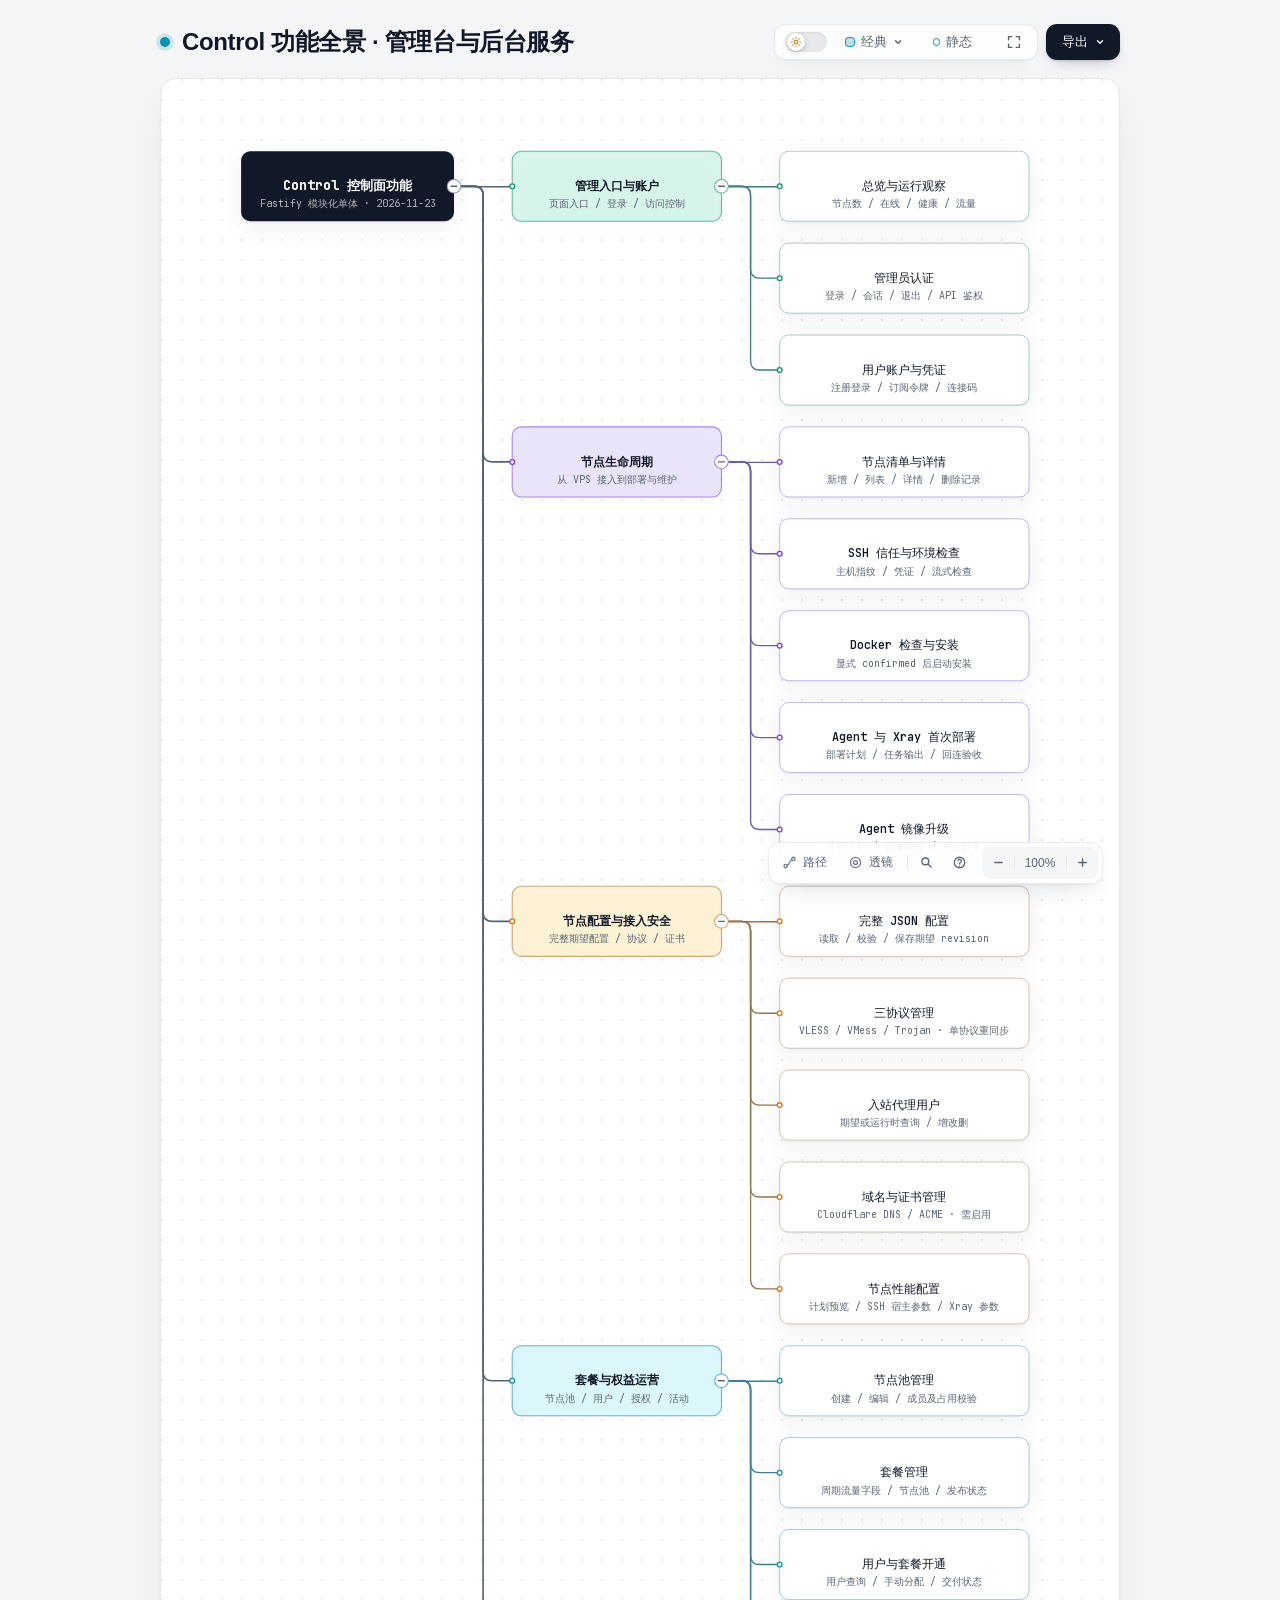
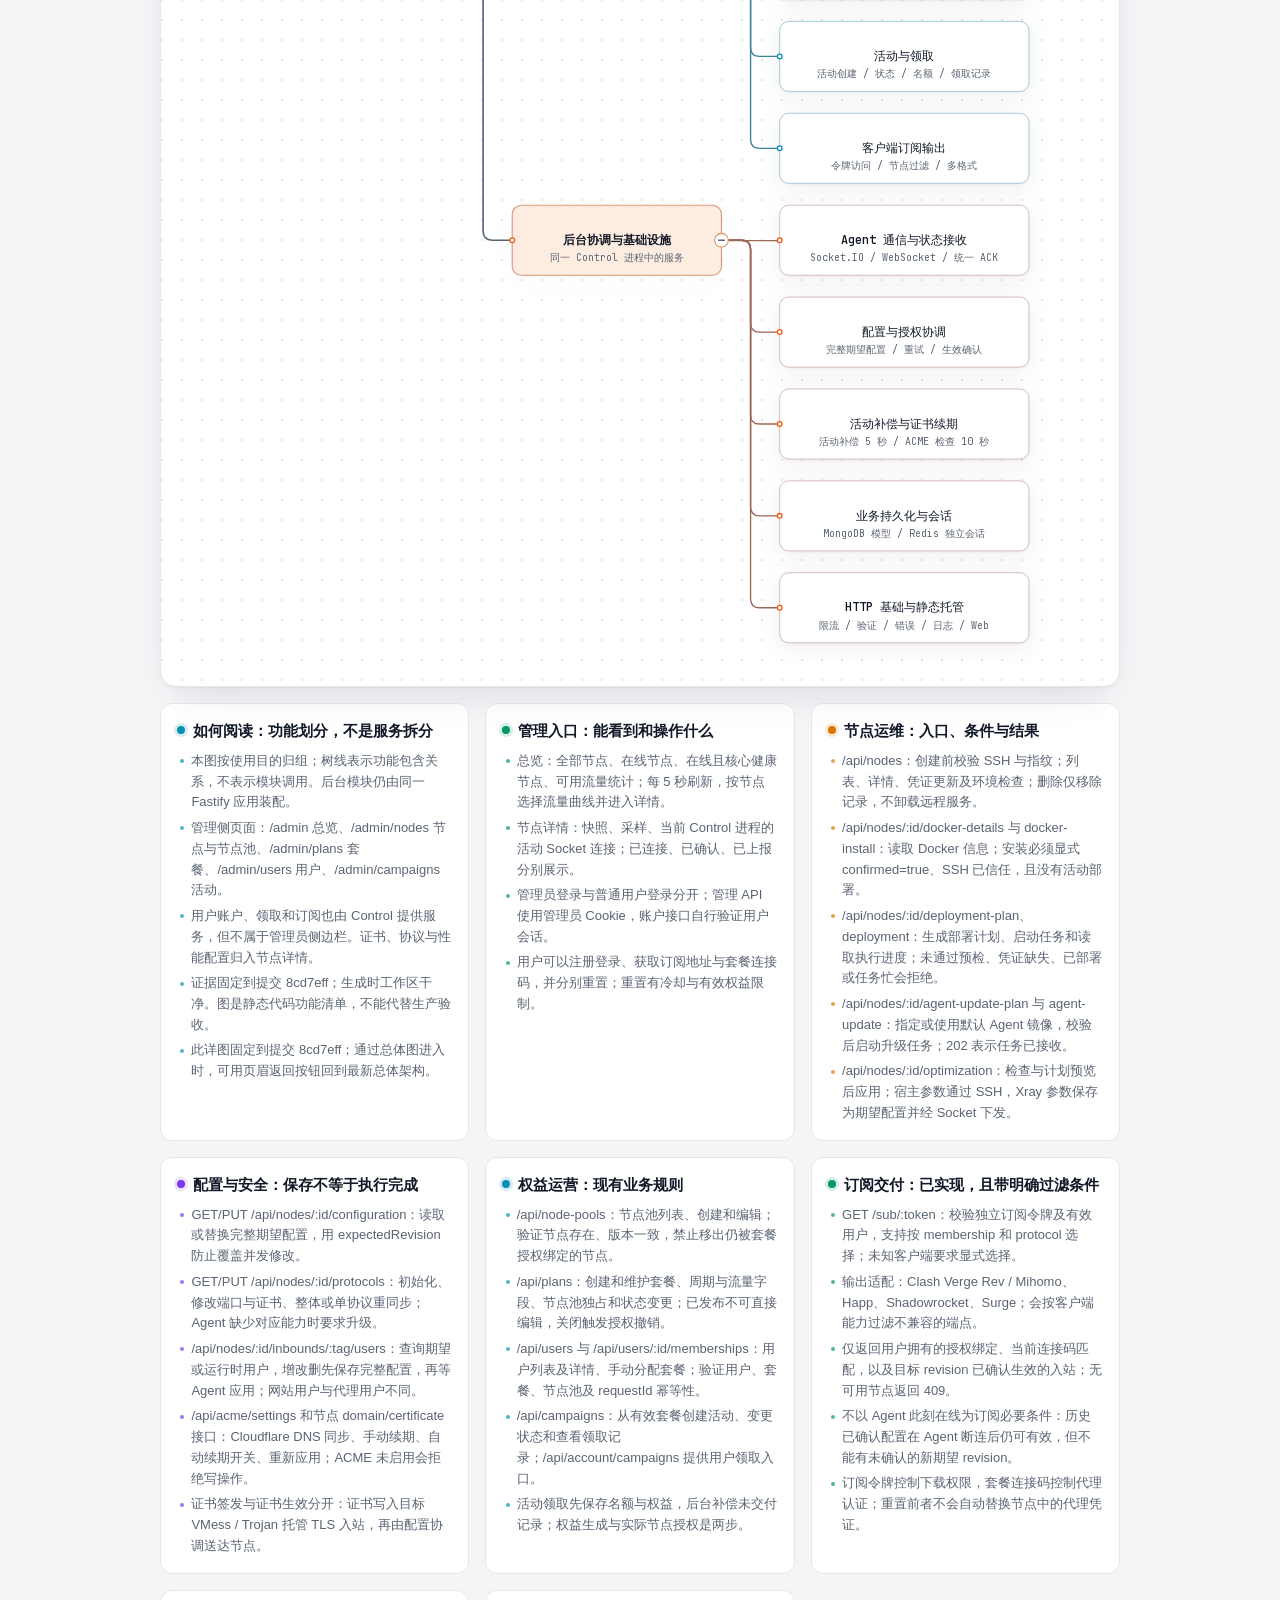
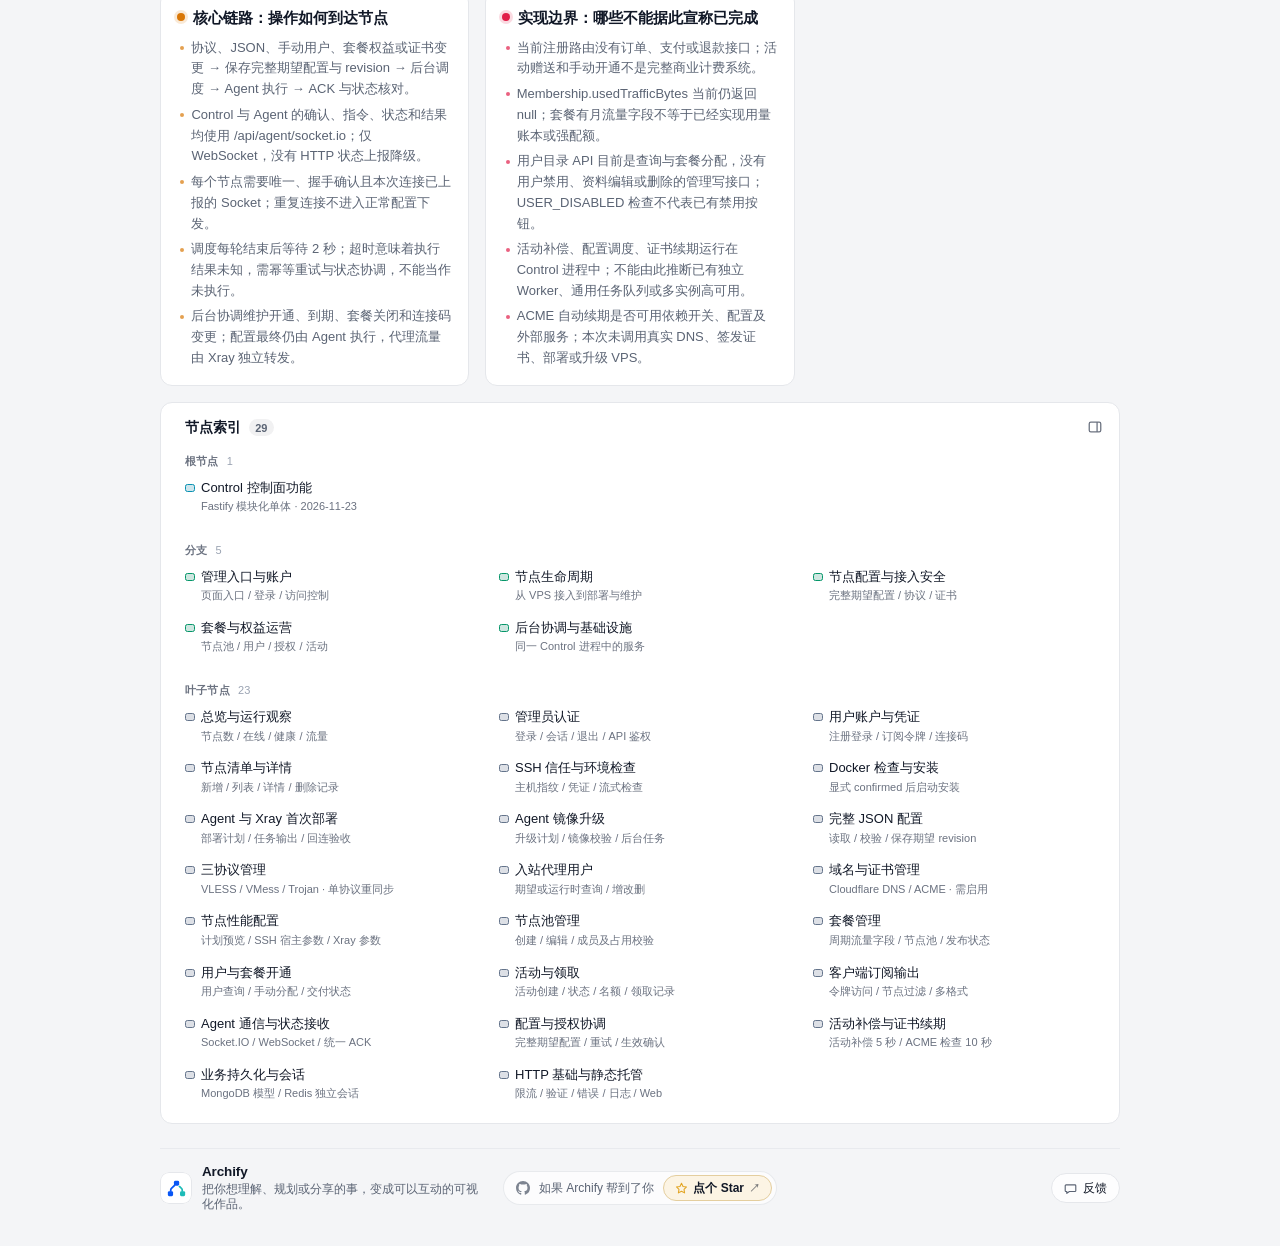
==== control-functions.html @ edc1ed08 "docs: restore updated system overview with Control drilldown" ====
<!DOCTYPE html>
<html lang="zh-CN" data-theme="dark" data-preset="classic">
<head>
  <meta charset="UTF-8">
  <meta name="viewport" content="width=device-width, initial-scale=1.0">
  <meta name="color-scheme" content="dark light">
  <meta name="generator" content="archify 3.3.0">
  <meta name="archify-reader-contract" content="declared-wide-v1">
  <title>Control 功能全景 · 管理台与后台服务</title>
  <script>
    // Resolve the theme before first paint so light-preference users don't
    // see a dark flash. The toolbar script below re-applies with UI state.
    (function () {
      try {
        var theme = null;
        try {
          var param = new URLSearchParams(window.location.search).get('theme');
          if (param === 'light' || param === 'dark') theme = param;
          if (new URLSearchParams(window.location.search).get('embed') === '1') {
            document.documentElement.setAttribute('data-embed', 'true');
          }
          if (new URLSearchParams(window.location.search).get('present') === '1') {
            document.documentElement.setAttribute('data-present', 'true');
          }
        } catch (_) {}
        if (!theme) {
          try { theme = localStorage.getItem('archify-theme'); } catch (_) {}
        }
        if (theme !== 'light' && theme !== 'dark') {
          theme = window.matchMedia('(prefers-color-scheme: light)').matches ? 'light' : 'dark';
        }
        document.documentElement.setAttribute('data-theme', theme);
      } catch (_) {}
    })();
  </script>
  <style id="archify-fonts">
/*
JetBrains Mono variable WOFF2 subsets from Google Fonts service revision v24.
These fixed bytes are shared by the viewer and its SVG/raster exports.
No local() source: an installed copy must not override the bundled font.
Uncovered characters (including CJK) still use the system fallback stack.
Upstream: https://github.com/JetBrains/JetBrainsMono

cyrillic-ext    1664 bytes  sha256 9343de2ca5d9549f792e7962375af8efb0f320c7643bfd36c884b5a30e5c396f
cyrillic        8892 bytes  sha256 4995a9a43ac659ec32fcd8b463755cd6a07b31a6e6b3894a6a153b661cf490e2
greek           6800 bytes  sha256 49c3da6c9a2b279b0f1f860f5cfb1f5dc38d88a5c7be9c9b1837bbc4e3db6111
vietnamese      5872 bytes  sha256 d44eb1936043a56038eb02dd70b243f379bef65783f94ec12f277550720411f1
latin-ext      11596 bytes  sha256 9c38cb2d0d2d93c1ee6e21fa78db76f13ea7e15e15cc64214c7ca89b6aaa35c4
latin          31340 bytes  sha256 2c32b9b3ee358c119e210f6f5195f9bd34894d78a785ff2e95d60e718e400af4

Copyright 2020 The JetBrains Mono Project Authors (https://github.com/JetBrains/JetBrainsMono)

This Font Software is licensed under the SIL Open Font License, Version 1.1.
This license is copied below, and is also available with a FAQ at:
https://openfontlicense.org


-----------------------------------------------------------
SIL OPEN FONT LICENSE Version 1.1 - 26 February 2007
-----------------------------------------------------------

PREAMBLE
The goals of the Open Font License (OFL) are to stimulate worldwide
development of collaborative font projects, to support the font creation
efforts of academic and linguistic communities, and to provide a free and
open framework in which fonts may be shared and improved in partnership
with others.

The OFL allows the licensed fonts to be used, studied, modified and
redistributed freely as long as they are not sold by themselves. The
fonts, including any derivative works, can be bundled, embedded,
redistributed and/or sold with any software provided that any reserved
names are not used by derivative works. The fonts and derivatives,
however, cannot be released under any other type of license. The
requirement for fonts to remain under this license does not apply
to any document created using the fonts or their derivatives.

DEFINITIONS
"Font Software" refers to the set of files released by the Copyright
Holder(s) under this license and clearly marked as such. This may
include source files, build scripts and documentation.

"Reserved Font Name" refers to any names specified as such after the
copyright statement(s).

"Original Version" refers to the collection of Font Software components as
distributed by the Copyright Holder(s).

"Modified Version" refers to any derivative made by adding to, deleting,
or substituting -- in part or in whole -- any of the components of the
Original Version, by changing formats or by porting the Font Software to a
new environment.

"Author" refers to any designer, engineer, programmer, technical
writer or other person who contributed to the Font Software.

PERMISSION & CONDITIONS
Permission is hereby granted, free of charge, to any person obtaining
a copy of the Font Software, to use, study, copy, merge, embed, modify,
redistribute, and sell modified and unmodified copies of the Font
Software, subject to the following conditions:

1) Neither the Font Software nor any of its individual components,
in Original or Modified Versions, may be sold by itself.

2) Original or Modified Versions of the Font Software may be bundled,
redistributed and/or sold with any software, provided that each copy
contains the above copyright notice and this license. These can be
included either as stand-alone text files, human-readable headers or
in the appropriate machine-readable metadata fields within text or
binary files as long as those fields can be easily viewed by the user.

3) No Modified Version of the Font Software may use the Reserved Font
Name(s) unless explicit written permission is granted by the corresponding
Copyright Holder. This restriction only applies to the primary font name as
presented to the users.

4) The name(s) of the Copyright Holder(s) or the Author(s) of the Font
Software shall not be used to promote, endorse or advertise any
Modified Version, except to acknowledge the contribution(s) of the
Copyright Holder(s) and the Author(s) or with their explicit written
permission.

5) The Font Software, modified or unmodified, in part or in whole,
must be distributed entirely under this license, and must not be
distributed under any other license. The requirement for fonts to
remain under this license does not apply to any document created
using the Font Software.

TERMINATION
This license becomes null and void if any of the above conditions are
not met.

DISCLAIMER
THE FONT SOFTWARE IS PROVIDED "AS IS", WITHOUT WARRANTY OF ANY KIND,
EXPRESS OR IMPLIED, INCLUDING BUT NOT LIMITED TO ANY WARRANTIES OF
MERCHANTABILITY, FITNESS FOR A PARTICULAR PURPOSE AND NONINFRINGEMENT
OF COPYRIGHT, PATENT, TRADEMARK, OR OTHER RIGHT. IN NO EVENT SHALL THE
COPYRIGHT HOLDER BE LIABLE FOR ANY CLAIM, DAMAGES OR OTHER LIABILITY,
INCLUDING ANY GENERAL, SPECIAL, INDIRECT, INCIDENTAL, OR CONSEQUENTIAL
DAMAGES, WHETHER IN AN ACTION OF CONTRACT, TORT OR OTHERWISE, ARISING
FROM, OUT OF THE USE OR INABILITY TO USE THE FONT SOFTWARE OR FROM
OTHER DEALINGS IN THE FONT SOFTWARE.
*/
    /* cyrillic-ext */
    @font-face { font-family: 'JetBrains Mono'; font-style: normal; font-weight: 400 800; font-display: swap;
      src: url([data-uri]) format('woff2');
      unicode-range: U+0460-052F, U+1C80-1C8A, U+20B4, U+2DE0-2DFF, U+A640-A69F, U+FE2E-FE2F; }
    /* cyrillic */
    @font-face { font-family: 'JetBrains Mono'; font-style: normal; font-weight: 400 800; font-display: swap;
      src: url([data-uri]) format('woff2');
      unicode-range: U+0301, U+0400-045F, U+0490-0491, U+04B0-04B1, U+2116; }
    /* greek */
    @font-face { font-family: 'JetBrains Mono'; font-style: normal; font-weight: 400 800; font-display: swap;
      src: url([data-uri]) format('woff2');
      unicode-range: U+0370-0377, U+037A-037F, U+0384-038A, U+038C, U+038E-03A1, U+03A3-03FF; }
    /* vietnamese */
    @font-face { font-family: 'JetBrains Mono'; font-style: normal; font-weight: 400 800; font-display: swap;
      src: url([data-uri]) format('woff2');
      unicode-range: U+0102-0103, U+0110-0111, U+0128-0129, U+0168-0169, U+01A0-01A1, U+01AF-01B0, U+0300-0301, U+0303-0304, U+0308-0309, U+0323, U+0329, U+1EA0-1EF9, U+20AB; }
    /* latin-ext */
    @font-face { font-family: 'JetBrains Mono'; font-style: normal; font-weight: 400 800; font-display: swap;
      src: url([data-uri]) format('woff2');
      unicode-range: U+0100-02BA, U+02BD-02C5, U+02C7-02CC, U+02CE-02D7, U+02DD-02FF, U+0304, U+0308, U+0329, U+1D00-1DBF, U+1E00-1E9F, U+1EF2-1EFF, U+2020, U+20A0-20AB, U+20AD-20C0, U+2113, U+2C60-2C7F, U+A720-A7FF; }
    /* latin */
    @font-face { font-family: 'JetBrains Mono'; font-style: normal; font-weight: 400 800; font-display: swap;
      src: url([data-uri]) format('woff2');
      unicode-range: U+0000-00FF, U+0131, U+0152-0153, U+02BB-02BC, U+02C6, U+02DA, U+02DC, U+0304, U+0308, U+0329, U+2000-206F, U+20AC, U+2122, U+2191, U+2193, U+2212, U+2215, U+FEFF, U+FFFD; }
  </style>
  <style>
    /* ==========================================================
       THEME VARIABLES — switch by toggling [data-theme] on <html>
       ========================================================== */
    :root,
    [data-theme="dark"] {
      /* Native browser UI (scrollbars, form controls, popups) follows the
         chosen theme instead of the OS preference. */
      color-scheme: dark;
      --bg: #020617;
      --grid: #1e293b;
      --canvas-dot: rgba(148, 163, 184, 0.16);
      --text: #ffffff;
      --text-muted: #94a3b8;
      --text-dim: #475569;
      /* UI chrome and menu hints need more contrast than SVG .t-dim accents */
      --text-faint: #7d8da1;

      --panel: rgba(15, 23, 42, 0.5);
      --panel-border: #1e293b;
      --lane-fill: rgba(15, 23, 42, 0.22);
      --lane-stroke: #334155;

      --arrow: #94a3b8;
      --arrow-emphasis: #34d399;
      --edge-label: var(--arrow);

      /* Opaque mask color used behind semi-transparent component fills
         so the arrows drawn underneath are properly hidden. */
      --mask: #0f172a;

      --frontend-fill:    rgba(8, 51, 68, 0.4);
      --frontend-stroke:  #22d3ee;
      --backend-fill:     rgba(6, 78, 59, 0.4);
      --backend-stroke:   #34d399;
      --database-fill:    rgba(76, 29, 149, 0.4);
      --database-stroke:  #a78bfa;
      --cloud-fill:       rgba(120, 53, 15, 0.3);
      --cloud-stroke:     #fbbf24;
      --security-fill:    rgba(136, 19, 55, 0.4);
      --security-stroke:  #fb7185;
      --messagebus-fill:  rgba(251, 146, 60, 0.3);
      --messagebus-stroke:#fb923c;
      --external-fill:    rgba(30, 41, 59, 0.5);
      --external-stroke:  #94a3b8;

      --toolbar-bg:       rgba(15, 23, 42, 0.8);
      --toolbar-border:   #334155;
      --toolbar-text:     #e2e8f0;
      --toolbar-hover:    rgba(15, 23, 42, 0.95);
      --toolbar-menu-bg:  #0f172a;
    }

    [data-theme="light"] {
      color-scheme: light;
      --bg: #f4f5f7;
      --grid: #e9edf2;
      --canvas-dot: #e2e7ec;
      --text: #111827;
      --text-muted: #5b6474;
      --text-dim: #9aa3b2;
      --text-faint: #6b7280;

      --panel: #ffffff;
      --panel-border: #e5e7eb;
      --lane-fill: rgba(248, 250, 252, 0.65);
      --lane-stroke: #cbd5e1;

      --arrow: #64748b;
      --arrow-emphasis: #059669;
      --edge-label: var(--text-muted);

      --mask: #ffffff;

      --frontend-fill: rgba(34, 211, 238, 0.15);
      --frontend-stroke: #0891b2;
      /* #1040: darker accent for small bold reader text; the diagram stroke above is untouched. */
      --reader-accent: #077f9c;
      --backend-fill: rgba(52, 211, 153, 0.18);
      --backend-stroke: #059669;
      --database-fill: rgba(167, 139, 250, 0.2);
      --database-stroke: #7c3aed;
      --cloud-fill: rgba(251, 191, 36, 0.18);
      --cloud-stroke: #d97706;
      --security-fill: rgba(251, 113, 133, 0.15);
      --security-stroke: #e11d48;
      --messagebus-fill: rgba(251, 146, 60, 0.15);
      --messagebus-stroke: #ea580c;
      --external-fill: rgba(148, 163, 184, 0.18);
      --external-stroke: #64748b;

      --toolbar-bg:       rgba(255, 255, 255, 0.92);
      --toolbar-border:   #cbd5e1;
      --toolbar-text:     #334155;
      --toolbar-hover:    #ffffff;
      --toolbar-menu-bg:  #ffffff;
    }

    /* ==========================================================
       SIGNAL FLOW — an opt-in, motion-forward visual preset.
       The variables also target a standalone exported SVG, whose
       root carries data-preset and data-theme directly.
       ========================================================== */
    [data-preset="signal-flow"][data-theme="dark"] {
      --bg: #030711;
      --grid: #15233a;
      --panel: rgba(6, 14, 28, 0.78);
      --panel-border: #1d3350;
      --lane-fill: rgba(9, 22, 40, 0.5);
      --lane-stroke: #2c4564;
      --text: #f5fbff;
      --text-muted: #9eb0c7;
      --text-dim: #52667f;
      --text-faint: #7890ad;
      --mask: #07101e;
      --frontend-fill: rgba(6, 182, 212, 0.14);
      --frontend-stroke: #67e8f9;
      --backend-fill: rgba(16, 185, 129, 0.14);
      --backend-stroke: #5eead4;
      --database-fill: rgba(139, 92, 246, 0.16);
      --database-stroke: #c4b5fd;
      --cloud-fill: rgba(245, 158, 11, 0.13);
      --cloud-stroke: #fcd34d;
      --security-fill: rgba(244, 63, 94, 0.13);
      --security-stroke: #fda4af;
      --messagebus-fill: rgba(249, 115, 22, 0.13);
      --messagebus-stroke: #fdba74;
      --external-fill: rgba(71, 85, 105, 0.24);
      --external-stroke: #a5b4c7;
      --arrow: #7890ad;
      --arrow-emphasis: #2dd4bf;
      --edge-label: var(--arrow);
      --toolbar-bg: rgba(7, 16, 30, 0.86);
      --toolbar-border: #29415f;
      --toolbar-menu-bg: #07101e;
    }

    [data-preset="signal-flow"][data-theme="light"] {
      --bg: #f4f9fc;
      --grid: #d4e5ee;
      --panel: rgba(255, 255, 255, 0.82);
      --panel-border: #bfd5e2;
      --lane-fill: rgba(232, 243, 248, 0.62);
      --lane-stroke: #a9c5d5;
      --text: #102638;
      --text-muted: #587287;
      --text-dim: #8aa2b4;
      --text-faint: #5d778a; /* #1040: was #668397 at 3.99:1 on reader surfaces */
      --mask: #ffffff;
      --frontend-fill: rgba(6, 182, 212, 0.09);
      --frontend-stroke: #0789a1;
      /* #1040: darker accent for small bold reader text; the diagram stroke above is untouched. */
      --reader-accent: #067e95;
      --backend-fill: rgba(5, 150, 105, 0.09);
      --backend-stroke: #087f69;
      --database-fill: rgba(124, 58, 237, 0.09);
      --database-stroke: #7254c7;
      --cloud-fill: rgba(217, 119, 6, 0.08);
      --cloud-stroke: #b9670b;
      --security-fill: rgba(225, 29, 72, 0.08);
      --security-stroke: #c53a59;
      --messagebus-fill: rgba(234, 88, 12, 0.08);
      --messagebus-stroke: #c65f27;
      --external-fill: rgba(100, 116, 139, 0.1);
      --external-stroke: #607a8c;
      --arrow: #7b97aa;
      --arrow-emphasis: #0d9488;
      --edge-label: var(--text-muted);
    }

    /* ==========================================================
       BLUEPRINT — a review-first drafting preset for deployment,
       infrastructure, and technical design documentation. It keeps
       the same semantic palette and geometry while trading glow for
       precise grid contrast, squared materials, and drafting marks.
       ========================================================== */
    [data-preset="blueprint"][data-theme="dark"] {
      --bg: #06131f;
      --grid: #17425a;
      --panel: rgba(7, 27, 43, 0.9);
      --panel-border: #27627f;
      --lane-fill: rgba(10, 43, 66, 0.36);
      --lane-stroke: #34799a;
      --text: #e3f6ff;
      --text-muted: #91b8ca;
      --text-dim: #557e92;
      --text-faint: #739caf;
      --mask: #0a2031;
      --frontend-fill: rgba(26, 157, 193, 0.14);
      --frontend-stroke: #66d9ef;
      --backend-fill: rgba(31, 155, 124, 0.13);
      --backend-stroke: #69dfbd;
      --database-fill: rgba(120, 105, 196, 0.14);
      --database-stroke: #b4a8ff;
      --cloud-fill: rgba(197, 145, 43, 0.13);
      --cloud-stroke: #ffd166;
      --security-fill: rgba(199, 76, 104, 0.13);
      --security-stroke: #ff8da1;
      --messagebus-fill: rgba(207, 112, 49, 0.13);
      --messagebus-stroke: #ffad66;
      --external-fill: rgba(84, 119, 139, 0.18);
      --external-stroke: #a7cad9;
      --arrow: #78a3b7;
      --arrow-emphasis: #64dfc1;
      --edge-label: var(--arrow);
      --toolbar-bg: rgba(7, 28, 45, 0.92);
      --toolbar-border: #34799a;
      --toolbar-text: #d8f3ff;
      --toolbar-hover: rgba(18, 58, 83, 0.95);
      --toolbar-menu-bg: #0a2031;
    }

    [data-preset="blueprint"][data-theme="light"] {
      --bg: #edf7fa;
      --grid: #b5d5e1;
      --panel: rgba(249, 253, 255, 0.94);
      --panel-border: #78aabd;
      --lane-fill: rgba(210, 232, 240, 0.42);
      --lane-stroke: #83b2c4;
      --text: #123344;
      --text-muted: #4e7486;
      --text-dim: #86a6b4;
      --text-faint: #577786; /* #1040: was #668c9d at 3.54:1 on reader surfaces */
      --mask: #f9fdff;
      --frontend-fill: rgba(8, 145, 178, 0.08);
      --frontend-stroke: #087f9c;
      --backend-fill: rgba(5, 128, 101, 0.08);
      --backend-stroke: #08755f;
      --database-fill: rgba(100, 75, 180, 0.08);
      --database-stroke: #6757a8;
      --cloud-fill: rgba(181, 120, 15, 0.08);
      --cloud-stroke: #a86609;
      --security-fill: rgba(190, 48, 80, 0.07);
      --security-stroke: #b32f50;
      --messagebus-fill: rgba(196, 81, 22, 0.07);
      --messagebus-stroke: #b65120;
      --external-fill: rgba(79, 112, 128, 0.08);
      --external-stroke: #506f7e;
      --arrow: #6d93a5;
      --arrow-emphasis: #087f69;
      --edge-label: var(--text-muted);
      --toolbar-bg: rgba(247, 252, 254, 0.94);
      --toolbar-border: #8ab5c5;
      --toolbar-text: #294f61;
      --toolbar-hover: #ffffff;
      --toolbar-menu-bg: #f9fdff;
    }

    /* ==========================================================
       EDITORIAL — a warm, publication-minded preset for design
       reviews, launch notes, and documentation. The diagram keeps
       the same semantic palette and exact geometry, but trades
       software chrome for paper, ink, ruled structure, and one
       restrained vermilion accent.
       ========================================================== */
    [data-preset="editorial"][data-theme="dark"] {
      --bg: #181611;
      --grid: #39342a;
      --panel: rgba(35, 31, 24, 0.96);
      --panel-border: #625a4a;
      --lane-fill: rgba(52, 46, 35, 0.46);
      --lane-stroke: #726957;
      --text: #f4eddf;
      --text-muted: #b9ae9b;
      --text-dim: #776e60;
      --text-faint: #9d917e;
      --mask: #231f18;
      --frontend-fill: rgba(43, 133, 142, 0.16);
      --frontend-stroke: #7fc6c7;
      --backend-fill: rgba(63, 132, 92, 0.16);
      --backend-stroke: #8fc29e;
      --database-fill: rgba(117, 91, 141, 0.17);
      --database-stroke: #c0a4d0;
      --cloud-fill: rgba(170, 119, 49, 0.16);
      --cloud-stroke: #d8ad68;
      --security-fill: rgba(157, 69, 65, 0.17);
      --security-stroke: #df9085;
      --messagebus-fill: rgba(174, 79, 42, 0.16);
      --messagebus-stroke: #df946f;
      --external-fill: rgba(126, 115, 96, 0.18);
      --external-stroke: #b8ad99;
      --arrow: #948978;
      --arrow-emphasis: #dd6b3d;
      --edge-label: var(--arrow);
      --toolbar-bg: rgba(35, 31, 24, 0.92);
      --toolbar-border: #625a4a;
      --toolbar-text: #eee5d5;
      --toolbar-hover: #302a20;
      --toolbar-menu-bg: #231f18;
    }

    [data-preset="editorial"][data-theme="light"] {
      --bg: #f2eee5;
      --grid: #d8d0c2;
      --panel: rgba(251, 248, 241, 0.97);
      --panel-border: #c4b9a6;
      --lane-fill: rgba(229, 221, 207, 0.42);
      --lane-stroke: #b8aa94;
      --text: #242018;
      --text-muted: #6f6658;
      --text-dim: #a09788;
      --text-faint: #796f60; /* #1040: was #817767 at 4.15:1 on reader surfaces */
      --mask: #fbf8f1;
      --frontend-fill: rgba(31, 117, 126, 0.09);
      --frontend-stroke: #287e84;
      /* #1040: darker accent for small bold reader text; the diagram stroke above is untouched. */
      --reader-accent: #267a80;
      --backend-fill: rgba(42, 119, 75, 0.09);
      --backend-stroke: #397b53;
      --database-fill: rgba(105, 75, 130, 0.09);
      --database-stroke: #765d86;
      --cloud-fill: rgba(157, 103, 31, 0.1);
      --cloud-stroke: #9a671f;
      --security-fill: rgba(153, 58, 52, 0.09);
      --security-stroke: #9e463f;
      --messagebus-fill: rgba(182, 70, 27, 0.09);
      --messagebus-stroke: #ad4b25;
      --external-fill: rgba(101, 91, 75, 0.09);
      --external-stroke: #746b5e;
      --arrow: #8a806f;
      --arrow-emphasis: #bb4c23;
      --edge-label: var(--text-muted);
      --toolbar-bg: rgba(251, 248, 241, 0.94);
      --toolbar-border: #c4b9a6;
      --toolbar-text: #40392f;
      --toolbar-hover: #fffdf8;
      --toolbar-menu-bg: #fbf8f1;
    }

    * { margin: 0; padding: 0; box-sizing: border-box; }

    body {
      --archify-page-top: 2rem;
      font-family: -apple-system, BlinkMacSystemFont, 'Segoe UI', 'PingFang SC', 'Hiragino Sans GB', 'Microsoft YaHei', 'Noto Sans CJK SC', 'Noto Sans', Roboto, 'Helvetica Neue', Arial, sans-serif;
      -webkit-font-smoothing: antialiased;
      background: var(--bg);
      min-height: 100vh;
      padding: var(--archify-page-top) 2rem 2rem;
      color: var(--text);
      /* Theme surfaces change together; animating the page background leaves it
         visibly out of sync with the SVG and panel for the first 200ms. */
    }

    html[data-preset="signal-flow"] body {
      background-image:
        radial-gradient(circle at 18% -8%, rgba(34, 211, 238, 0.14), transparent 34rem),
        radial-gradient(circle at 92% 18%, rgba(139, 92, 246, 0.12), transparent 30rem);
      background-attachment: fixed;
    }
    html[data-preset="signal-flow"][data-theme="light"] body {
      background-image:
        radial-gradient(circle at 18% -8%, rgba(6, 182, 212, 0.12), transparent 34rem),
        radial-gradient(circle at 92% 18%, rgba(139, 92, 246, 0.08), transparent 30rem);
    }
    html[data-preset="blueprint"] body {
      background-image:
        linear-gradient(var(--grid) 1px, transparent 1px),
        linear-gradient(90deg, var(--grid) 1px, transparent 1px);
      background-size: 32px 32px;
      background-position: -1px -1px;
      background-attachment: fixed;
    }
    html[data-preset="editorial"] body {
      background-image:
        linear-gradient(90deg, transparent 0, transparent 5.4rem, color-mix(in srgb, var(--security-stroke) 18%, transparent) 5.4rem, color-mix(in srgb, var(--security-stroke) 18%, transparent) calc(5.4rem + 1px), transparent calc(5.4rem + 1px)),
        repeating-linear-gradient(0deg, transparent 0, transparent 31px, color-mix(in srgb, var(--grid) 36%, transparent) 31px, color-mix(in srgb, var(--grid) 36%, transparent) 32px);
      background-attachment: fixed;
    }

    /* Gallery/embed mode keeps the generated artifact as the source of truth
       while presenting only its diagram surface inside a proof card. */
    html[data-embed="true"] body {
      min-height: 0;
      padding: 0;
      overflow: hidden;
      background: var(--bg);
      background-image: none;
    }
    html[data-embed="true"] .toolbar,
    html[data-embed="true"] .header,
    html[data-embed="true"] .cards,
    html[data-embed="true"] .diagram-nav,
    html[data-embed="true"] .overview-map,
    html[data-embed="true"] .focus-chip,
    html[data-embed="true"] .route-probe,
    html[data-embed="true"] .semantic-lens,
    html[data-embed="true"] .diagram-guide,
    html[data-embed="true"] .node-finder,
    html[data-embed="true"] .node-outline { display: none !important; }
    html[data-embed="true"] .container { max-width: none; }
    html[data-embed="true"] .diagram-container {
      padding: 0.5rem;
      border: 0;
      border-radius: 0;
      box-shadow: none;
    }
    html[data-embed="true"] .diagram-container svg { min-width: 0; }

    /* Presentation Stage is a viewer-only layer: it gives the live diagram
       the viewport while keeping guided views, theme, focus, and exports real.
       Embed mode wins when both query parameters are present. */
    html[data-present="true"]:not([data-embed="true"]) body {
      --archify-page-top: 1rem;
      height: 100dvh;
      min-height: 0;
      padding: 1rem;
      overflow: hidden;
    }
    html[data-present="true"]:not([data-embed="true"]) .container {
      display: flex;
      flex-direction: column;
      gap: 0.75rem;
      width: 100%;
      max-width: none;
      height: calc(100dvh - 2rem);
    }
    html[data-present="true"]:not([data-embed="true"]) .header {
      flex: none;
      min-width: 0;
      margin: 0;
      padding-right: 23rem;
    }
    html[data-present="true"]:not([data-embed="true"]) .header-row { margin-bottom: 0.25rem; }
    html[data-present="true"]:not([data-embed="true"]) .subtitle {
      overflow: hidden;
      text-overflow: ellipsis;
      white-space: nowrap;
    }

    html[data-present="true"]:not([data-embed="true"]) .diagram-container {
      display: flex;
      flex: 1 1 auto;
      align-items: center;
      justify-content: center;
      min-height: 0;
      padding: 0.75rem;
      padding-bottom: calc(0.75rem + var(--archify-nav-reserve));
    }
    html[data-present="true"]:not([data-embed="true"]) .diagram-container > svg {
      flex: 1 1 auto;
      height: 100%;
      min-height: 0;
      width: 100%;
      min-width: 0;
    }
    html[data-present="true"]:not([data-embed="true"]) .cards { display: none; }
    html[data-present="true"]:not([data-embed="true"]) #btn-present {
      border-color: var(--frontend-stroke);
      color: var(--frontend-stroke);
    }

    /* The reader owns only the outer scale. Compact automatic sequences fit at
       their authored text size or larger. Long sequences and waterfall rows
       favor reading width and page scroll; other diagrams keep height fitting.
       Small automatic canvases retain a modest scale inside a usable shell.
       Every strategy preserves the authored SVG/viewBox and semantic geometry. */
    .container {
      width: 100%;
      max-width: var(--archify-reader-width, 1440px);
      margin: 0 auto;
    }
    html[data-reader-area="true"] .diagram-container {
      min-height: var(--archify-diagram-min-height);
      display: flex;
      align-items: center;
    }
    html[data-reader-area="true"] .diagram-container > svg { flex-shrink: 0; }
    /* The original SVG legend can use the outer corner while the capped or fitted
       diagram stays centered. The container still clips all outer paint. */
    .diagram-container:has([data-reader-legend-corner]) > svg { overflow: visible; }
    .diagram-container [data-reader-legend-corner] {
      transform-origin: 0 0;
      transform-box: view-box;
      transform: var(--archify-reader-legend-transform);
    }
    html[data-reader-narrow="true"]:not([data-present="true"]) .diagram-container > svg {
      min-width: 0;
      max-width: var(--archify-diagram-max-width);
      margin-inline: auto;
    }
    @media (min-width: 768px) and (max-height: 920px) {
      .header { margin-bottom: 1rem; }
      .diagram-container { padding: 1rem; }
      .cards { margin-top: 1rem; }
      .card { padding: 1rem; }
    }

    .header { margin-bottom: 1.5rem; padding-right: 29.5rem; }

    html[data-preset="signal-flow"] .header,
    html[data-preset="blueprint"] .header,
    html[data-preset="editorial"] .header { padding-right: 29.5rem; }

    .header-row {
      display: flex;
      align-items: center;
      gap: 0.75rem;
      min-height: 2.75rem;
      margin-bottom: 0.25rem;
    }

    .pulse-dot {
      flex: none;
      width: 10px;
      height: 10px;
      background: var(--frontend-stroke);
      border-radius: 50%;
      box-shadow: 0 0 0 4px color-mix(in srgb, var(--frontend-stroke) 16%, transparent);
      animation: none;
    }

    html[data-motion-capable="true"] .pulse-dot { animation: pulse 2s infinite; }

    @keyframes pulse {
      0%, 100% { opacity: 1; }
      50% { opacity: 0.5; }
    }

    h1 {
      font-size: 1.5rem;
      font-weight: 650;
      line-height: 1.25;
      letter-spacing: -0.015em;
    }

    .subtitle {
      color: var(--text-muted);
      font-size: 0.875rem;
      line-height: 1.55;
      margin-left: 1.375rem;
    }

    html[data-preset="signal-flow"] .header-row::after {
      content: attr(data-preset-badge-signal-flow);
      flex: none;
      margin-left: 0.25rem;
      color: var(--frontend-stroke);
      border: 1px solid var(--frontend-stroke);
      border-radius: 999px;
      padding: 0.28rem 0.6rem;
      font-size: 0.625rem;
      letter-spacing: 0.12em;
      opacity: 0.82;
      box-shadow: 0 0 20px rgba(34, 211, 238, 0.12);
      white-space: nowrap;
    }

    html[data-preset="blueprint"] .pulse-dot {
      width: 10px;
      height: 10px;
      border: 1px solid var(--frontend-stroke);
      border-radius: 1px;
      background: transparent;
      box-shadow: inset 0 0 0 2px var(--bg);
      transform: rotate(45deg);
      animation: none;
    }
    html[data-preset="blueprint"] .header-row::after {
      content: attr(data-preset-badge-blueprint);
      flex: none;
      margin-left: 0.25rem;
      padding: 0.28rem 0.55rem;
      border-top: 1px solid var(--frontend-stroke);
      border-bottom: 1px solid var(--frontend-stroke);
      color: var(--frontend-stroke);
      font-size: 0.5625rem;
      font-weight: 700;
      letter-spacing: 0.14em;
      white-space: nowrap;
    }

    html[data-preset="editorial"] h1,
    html[data-preset="editorial"] .card h3 {
      font-family: Georgia, 'Times New Roman', 'Songti SC', STSong, serif;
      letter-spacing: -0.02em;
    }
    html[data-preset="editorial"] h1 { font-size: 1.72rem; font-weight: 600; }
    html[data-preset="editorial"] .pulse-dot {
      width: 9px;
      height: 9px;
      border: 1px solid var(--arrow-emphasis);
      border-radius: 0;
      background: var(--arrow-emphasis);
      box-shadow: 0 0 0 3px color-mix(in srgb, var(--arrow-emphasis) 14%, transparent);
      transform: rotate(45deg);
      animation: none;
    }
    html[data-preset="editorial"] .header-row::after {
      content: attr(data-preset-badge-editorial);
      flex: none;
      margin-left: 0.25rem;
      padding: 0.32rem 0 0.24rem;
      border-bottom: 2px solid var(--arrow-emphasis);
      color: var(--arrow-emphasis);
      font-family: Georgia, 'Times New Roman', serif;
      font-size: 0.625rem;
      font-style: italic;
      font-weight: 600;
      letter-spacing: 0.08em;
      white-space: nowrap;
    }

    .diagram-container {
      --archify-nav-reserve: 0px;
      background: var(--panel);
      border-radius: 1rem;
      border: 1px solid var(--panel-border);
      box-shadow: 0 1px 2px rgba(15, 23, 42, 0.04), 0 16px 40px -20px rgba(15, 23, 42, 0.18);
      padding: 1.5rem;
      padding-bottom: calc(1.5rem + var(--archify-nav-reserve));
      overflow: hidden;
      position: relative;
    }

    html[data-preset="signal-flow"] .diagram-container {
      position: relative;
      overflow: hidden;
      background: linear-gradient(180deg, rgba(8, 20, 38, 0.82), rgba(3, 8, 18, 0.94));
      box-shadow: inset 0 1px 0 rgba(255, 255, 255, 0.04), 0 28px 80px rgba(0, 0, 0, 0.34);
    }
    html[data-preset="signal-flow"][data-theme="light"] .diagram-container {
      background: linear-gradient(180deg, rgba(255, 255, 255, 0.9), rgba(237, 246, 250, 0.94));
      box-shadow: inset 0 1px 0 rgba(255, 255, 255, 0.72), 0 24px 60px rgba(45, 78, 99, 0.12);
    }
    html[data-preset="blueprint"] .diagram-container {
      border-color: var(--panel-border);
      border-radius: 0.35rem;
      background: var(--panel);
      box-shadow:
        inset 0 0 0 1px color-mix(in srgb, var(--panel-border) 34%, transparent),
        0 18px 48px rgba(0, 0, 0, 0.16);
    }
    html[data-preset="blueprint"] .diagram-container::after {
      content: "";
      position: absolute;
      z-index: 10;
      inset: 0.7rem;
      pointer-events: none;
      background:
        linear-gradient(var(--frontend-stroke), var(--frontend-stroke)) left top / 1.35rem 1px no-repeat,
        linear-gradient(var(--frontend-stroke), var(--frontend-stroke)) left top / 1px 1.35rem no-repeat,
        linear-gradient(var(--frontend-stroke), var(--frontend-stroke)) right top / 1.35rem 1px no-repeat,
        linear-gradient(var(--frontend-stroke), var(--frontend-stroke)) right top / 1px 1.35rem no-repeat,
        linear-gradient(var(--frontend-stroke), var(--frontend-stroke)) left bottom / 1.35rem 1px no-repeat,
        linear-gradient(var(--frontend-stroke), var(--frontend-stroke)) left bottom / 1px 1.35rem no-repeat,
        linear-gradient(var(--frontend-stroke), var(--frontend-stroke)) right bottom / 1.35rem 1px no-repeat,
        linear-gradient(var(--frontend-stroke), var(--frontend-stroke)) right bottom / 1px 1.35rem no-repeat;
      opacity: 0.58;
    }
    html[data-preset="editorial"] .diagram-container {
      overflow: hidden;
      border-color: var(--panel-border);
      border-radius: 0.38rem;
      background:
        linear-gradient(90deg, color-mix(in srgb, var(--security-fill) 58%, transparent), transparent 12%),
        var(--panel);
      box-shadow:
        0 1px 0 color-mix(in srgb, var(--text) 6%, transparent),
        0 18px 48px color-mix(in srgb, #000 19%, transparent);
    }
    html[data-preset="editorial"] .diagram-container::after {
      position: absolute;
      z-index: 10;
      top: 0.72rem;
      right: 1.25rem;
      padding: 0.2rem 0.52rem;
      border: 1px solid var(--panel-border);
      background: var(--panel);
      color: var(--arrow-emphasis);
      content: attr(data-preset-badge-editorial-plate);
      font-family: Georgia, 'Times New Roman', serif;
      font-size: 0.52rem;
      font-style: italic;
      font-weight: 600;
      letter-spacing: 0.09em;
      pointer-events: none;
    }
    html[data-embed="true"][data-preset="editorial"] .diagram-container::after { display: none; }
    /* A Viewer an explainer page opens keeps its tools and the preset's look; the page names the
       diagram, so the standalone badges stay off, as the embedded plate does. */
    html[data-hosted="explainer"][data-preset] .header-row::after,
    html[data-hosted="explainer"][data-preset="editorial"] .diagram-container::after { display: none; }
    html[data-motion-capable="true"][data-preset="signal-flow"][data-ambient-entry="running"] .diagram-container::before {
      content: "";
      position: absolute;
      inset: 0;
      pointer-events: none;
      background: linear-gradient(115deg, transparent 28%, rgba(103, 232, 249, 0.035) 48%, transparent 68%);
      transform: translateX(-70%);
      animation: archify-signal-scan 4.8s ease-in-out 1 both;
    }

    /* Motion Governor gives the reader a real static state and gives the
       strongest semantic action the only motion budget. Atmosphere resets to
       its authored base instead of freezing mid-cycle. Static artifacts never
       start a decorative pulse or scan. */
    html:not([data-motion-capable="true"]) svg[data-animation="trace"] [data-animate] {
      animation: none !important;
    }
    html:not([data-motion-capable="true"]) svg[data-animation="trace"] [data-graph-role="automatic-crossover"]:has(> [data-animate="edge"]) > [data-graph-role="automatic-crossover-underlay"] {
      animation: none !important;
    }
    html[data-motion="still"] .pulse-dot,
    html[data-motion="still"] .diagram-container::before,
    html[data-motion="still"] svg[data-animation="trace"] [data-animate],
    html[data-motion-owner] .pulse-dot,
    html[data-motion-owner] .diagram-container::before,
    html[data-motion-owner] svg[data-animation="trace"] [data-animate],
    html[data-embed="true"] .pulse-dot,
    html[data-embed="true"] .diagram-container::before,
    html[data-share-playback="true"] .pulse-dot,
    html[data-share-playback="true"] .diagram-container::before,
    html[data-document-hidden="true"] .pulse-dot,
    html[data-document-hidden="true"] .diagram-container::before,
    html[data-document-hidden="true"] svg[data-animation="trace"] [data-animate],
    html[data-motion="still"] svg[data-animation="trace"] [data-graph-role="automatic-crossover"]:has(> [data-animate="edge"]) > [data-graph-role="automatic-crossover-underlay"],
    html[data-motion-owner] svg[data-animation="trace"] [data-graph-role="automatic-crossover"]:has(> [data-animate="edge"]) > [data-graph-role="automatic-crossover-underlay"],
    html[data-embed="true"] svg[data-animation="trace"] [data-graph-role="automatic-crossover"]:has(> [data-animate="edge"]) > [data-graph-role="automatic-crossover-underlay"],
    html[data-share-playback="true"] svg[data-animation="trace"] [data-graph-role="automatic-crossover"]:has(> [data-animate="edge"]) > [data-graph-role="automatic-crossover-underlay"],
    html[data-document-hidden="true"] svg[data-animation="trace"] [data-graph-role="automatic-crossover"]:has(> [data-animate="edge"]) > [data-graph-role="automatic-crossover-underlay"] {
      animation: none !important;
    }
    html[data-motion="still"] .diagram-container::before,
    html[data-motion-owner] .diagram-container::before,
    html[data-embed="true"] .diagram-container::before,
    html[data-share-playback="true"] .diagram-container::before {
      opacity: 0;
    }
    html[data-motion="still"] .intent-trace-flow,
    html[data-motion="still"] .route-probe-flow,
    html[data-motion="still"] .route-journey-flow,
    html[data-motion="still"] .semantic-lens-flow,
    html[data-motion="still"] .diagram-guide,
    html[data-motion="still"] .overview-map-live,
    html[data-document-hidden="true"] .intent-trace-flow,
    html[data-document-hidden="true"] .route-probe-flow,
    html[data-document-hidden="true"] .route-journey-flow,
    html[data-document-hidden="true"] .semantic-lens-flow,
    html[data-document-hidden="true"] .diagram-guide,
    html[data-document-hidden="true"] .overview-map-live {
      animation: none !important;
    }

    html[data-motion="still"] .intent-trace-flow,
    html[data-motion="still"] .route-probe-flow {
      stroke-dasharray: none;
      stroke-dashoffset: 0;
      opacity: 0.72;
    }
    html[data-motion="still"] .route-journey-overlay,
    html[data-document-hidden="true"] .route-journey-overlay { display: none !important; }
    html[data-motion="still"] .relationship-pulse-overlay { display: none !important; }

    html[data-motion="still"] svg [data-node-id],
    html[data-motion="still"] svg [data-edge-from],
    html[data-motion="still"] svg [data-detail],
    html[data-motion="still"] svg [data-detail-anchor],
    html[data-motion="still"] svg [data-legend-hit],
    html[data-motion="still"] svg {
      transition: none !important;
    }

    svg {
      font-family: 'JetBrains Mono', ui-monospace, SFMono-Regular, Menlo, Consolas, 'DejaVu Sans Mono', 'Liberation Mono', 'Noto Sans Mono CJK SC', 'PingFang SC', 'Hiragino Sans GB', 'Microsoft YaHei', monospace;
      width: 100%;
      min-width: min(900px, 100%);
      display: block;
      transform-origin: 0 0;
      transition: transform 0.18s ease;
    }

    .diagram-container.is-camera-moving svg {
      transition: transform 0.42s cubic-bezier(0.22, 1, 0.36, 1);
    }
    .diagram-container.is-camera-transaction svg { transition: none; }
    .diagram-container.is-pannable { cursor: grab; }
    .diagram-container.is-panning { cursor: grabbing; user-select: none; }
    .diagram-container.is-panning svg { transition: none; }

    .diagram-nav {
      position: absolute;
      right: 1rem;
      bottom: 1rem;
      z-index: 12;
      translate: 0 calc(-1 * var(--archify-dock-lift, 0px));
      display: inline-flex;
      align-items: center;
      max-width: calc(100% - 2rem);
      padding: 0.25rem;
      gap: 0.0625rem;
      overflow-x: auto;
      border: 1px solid color-mix(in srgb, var(--panel-border) 80%, transparent);
      border-radius: 0.75rem;
      background: color-mix(in srgb, var(--panel) 84%, transparent);
      box-shadow: 0 1px 2px rgba(15, 23, 42, 0.05), 0 10px 28px -14px rgba(15, 23, 42, 0.28);
      backdrop-filter: blur(14px) saturate(1.2);
      scrollbar-width: none;
    }
    .diagram-nav::-webkit-scrollbar { display: none; }
    .diagram-nav button,
    .focus-chip button {
      border: 0;
      background: transparent;
      color: var(--toolbar-text);
      font: inherit;
      cursor: pointer;
    }
    .diagram-nav button {
      min-width: 2rem;
      height: 2rem;
      padding: 0 0.4rem;
      border-radius: 0.5rem;
      color: var(--text-muted);
      font-size: 0.75rem;
      font-weight: 500;
      letter-spacing: 0;
      transition: background 0.15s, color 0.15s;
    }
    .diagram-nav button:hover,
    .diagram-nav button:focus-visible {
      color: var(--text);
      background: color-mix(in srgb, var(--text) 6%, transparent);
    }
    .diagram-nav button:hover,
    .diagram-nav button:focus-visible,
    .focus-chip button:hover,
    .focus-chip button:focus-visible { background: var(--toolbar-hover); }
    .diagram-nav button:focus-visible,
    .focus-chip button:focus-visible {
      outline: 2px solid var(--frontend-stroke);
      outline-offset: 1px;
    }
    .diagram-nav button:disabled { opacity: 0.38; cursor: default; }
    /* The Guide stays on the ? shortcut; Map only earns dock space once the
       reader has zoomed past the full diagram (or opened it from the keyboard). */
    .diagram-nav button[hidden] { display: none; }
    .diagram-container:not(.is-pannable) #btn-overview-map:not([data-radar-requested]):not(:focus) { display: none; }
    .diagram-nav button:disabled:hover { background: transparent; }
    .diagram-nav #btn-route-probe,
    .diagram-nav #btn-overview-map,
    .diagram-nav #btn-semantic-lens {
      min-width: auto;
      padding-inline: 0.6rem;
      color: var(--text-muted);
      font-weight: 500;
    }
    .diagram-nav #btn-node-finder,
    .diagram-nav [data-view="out"] {
      position: relative;
      margin-left: 0.375rem;
    }
    .diagram-nav #btn-node-finder::before,
    .diagram-nav [data-view="out"]::before {
      position: absolute;
      top: 0.55rem;
      bottom: 0.55rem;
      left: -0.19rem;
      width: 1px;
      background: color-mix(in srgb, var(--panel-border) 90%, transparent);
      content: "";
      pointer-events: none;
    }
    .diagram-nav-icon {
      display: block;
      width: 0.95rem;
      height: 0.95rem;
      margin: auto;
      background: currentColor;
      -webkit-mask-position: center;
      -webkit-mask-repeat: no-repeat;
      -webkit-mask-size: contain;
      mask-position: center;
      mask-repeat: no-repeat;
      mask-size: contain;
    }
    .diagram-nav-icon.find {
      -webkit-mask-image: url("data:image/svg+xml,%3Csvg xmlns='http://www.w3.org/2000/svg' viewBox='0 0 20 20'%3E%3Ccircle cx='8.5' cy='8.5' r='4.5' fill='none' stroke='black' stroke-width='1.8'/%3E%3Cpath d='m12 12 4 4' fill='none' stroke='black' stroke-width='1.8' stroke-linecap='round'/%3E%3C/svg%3E");
      mask-image: url("data:image/svg+xml,%3Csvg xmlns='http://www.w3.org/2000/svg' viewBox='0 0 20 20'%3E%3Ccircle cx='8.5' cy='8.5' r='4.5' fill='none' stroke='black' stroke-width='1.8'/%3E%3Cpath d='m12 12 4 4' fill='none' stroke='black' stroke-width='1.8' stroke-linecap='round'/%3E%3C/svg%3E");
    }
    .diagram-nav-icon.guide {
      -webkit-mask-image: url("data:image/svg+xml,%3Csvg xmlns='http://www.w3.org/2000/svg' viewBox='0 0 20 20'%3E%3Ccircle cx='10' cy='10' r='7' fill='none' stroke='black' stroke-width='1.7'/%3E%3Cpath d='M7.8 7.3a2.4 2.4 0 014.6.9c0 1.8-2.4 2-2.4 3.7M10 14.9h.01' fill='none' stroke='black' stroke-width='1.7' stroke-linecap='round'/%3E%3C/svg%3E");
      mask-image: url("data:image/svg+xml,%3Csvg xmlns='http://www.w3.org/2000/svg' viewBox='0 0 20 20'%3E%3Ccircle cx='10' cy='10' r='7' fill='none' stroke='black' stroke-width='1.7'/%3E%3Cpath d='M7.8 7.3a2.4 2.4 0 014.6.9c0 1.8-2.4 2-2.4 3.7M10 14.9h.01' fill='none' stroke='black' stroke-width='1.7' stroke-linecap='round'/%3E%3C/svg%3E");
    }
    .diagram-nav-icon.minus {
      -webkit-mask-image: url("data:image/svg+xml,%3Csvg xmlns='http://www.w3.org/2000/svg' viewBox='0 0 20 20'%3E%3Cpath d='M5 10h10' fill='none' stroke='black' stroke-width='1.8' stroke-linecap='round'/%3E%3C/svg%3E");
      mask-image: url("data:image/svg+xml,%3Csvg xmlns='http://www.w3.org/2000/svg' viewBox='0 0 20 20'%3E%3Cpath d='M5 10h10' fill='none' stroke='black' stroke-width='1.8' stroke-linecap='round'/%3E%3C/svg%3E");
    }
    .diagram-nav-icon.plus {
      -webkit-mask-image: url("data:image/svg+xml,%3Csvg xmlns='http://www.w3.org/2000/svg' viewBox='0 0 20 20'%3E%3Cpath d='M10 5v10M5 10h10' fill='none' stroke='black' stroke-width='1.8' stroke-linecap='round'/%3E%3C/svg%3E");
      mask-image: url("data:image/svg+xml,%3Csvg xmlns='http://www.w3.org/2000/svg' viewBox='0 0 20 20'%3E%3Cpath d='M10 5v10M5 10h10' fill='none' stroke='black' stroke-width='1.8' stroke-linecap='round'/%3E%3C/svg%3E");
    }
    .diagram-nav [data-view="reset"] {
      display: inline-flex;
      align-items: center;
      justify-content: center;
      gap: 0.2rem;
      min-width: 3.1rem;
      padding-inline: 0.35rem;
    }
    .diagram-nav [data-view="reset"][data-detail-visible] {
      min-width: 3.8rem;
    }
    .diagram-nav-detail {
      color: color-mix(in srgb, var(--toolbar-text) 52%, transparent);
      font-size: 0.44rem;
      font-weight: 700;
      line-height: 1;
      letter-spacing: 0.07em;
    }
    .diagram-nav-percent {
      color: var(--text-muted);
      font-size: 0.75rem;
      font-weight: 500;
      font-variant-numeric: tabular-nums;
      line-height: 1;
    }
    /* Mode buttons carry a small glyph so the dock reads as one icon language. */
    .diagram-nav #btn-route-probe,
    .diagram-nav #btn-overview-map,
    .diagram-nav #btn-semantic-lens {
      display: inline-flex;
      align-items: center;
      gap: 0.375rem;
      padding-inline: 0.55rem 0.65rem;
    }
    .diagram-nav #btn-route-probe::before,
    .diagram-nav #btn-overview-map::before,
    .diagram-nav #btn-semantic-lens::before {
      flex: none;
      width: 0.95rem;
      height: 0.95rem;
      background: currentColor;
      content: "";
      opacity: 0.85;
      -webkit-mask: var(--nav-glyph) center / contain no-repeat;
      mask: var(--nav-glyph) center / contain no-repeat;
    }
    .diagram-nav #btn-route-probe { --nav-glyph: url("data:image/svg+xml,%3Csvg xmlns='http://www.w3.org/2000/svg' viewBox='0 0 20 20'%3E%3Cg fill='none' stroke='black' stroke-width='1.7' stroke-linecap='round'%3E%3Ccircle cx='4.8' cy='14.8' r='2.2'/%3E%3Ccircle cx='15.2' cy='5.2' r='2.2'/%3E%3Cpath d='M6.9 13.9c3.8-1.4 2.6-6.3 6.2-7.8'/%3E%3C/g%3E%3C/svg%3E"); }
    .diagram-nav #btn-overview-map { --nav-glyph: url("data:image/svg+xml,%3Csvg xmlns='http://www.w3.org/2000/svg' viewBox='0 0 20 20'%3E%3Cg fill='none' stroke='black' stroke-width='1.7' stroke-linejoin='round'%3E%3Cpath d='M2.8 5.4 7.4 3.5l5.2 2 4.6-1.9v11l-4.6 1.9-5.2-2-4.6 1.9z'/%3E%3Cpath d='M7.4 3.5v11M12.6 5.5v11'/%3E%3C/g%3E%3C/svg%3E"); }
    .diagram-nav #btn-semantic-lens { --nav-glyph: url("data:image/svg+xml,%3Csvg xmlns='http://www.w3.org/2000/svg' viewBox='0 0 20 20'%3E%3Cg fill='none' stroke='black' stroke-width='1.7'%3E%3Ccircle cx='10' cy='10' r='6.8'/%3E%3Ccircle cx='10' cy='10' r='2.6'/%3E%3C/g%3E%3C/svg%3E"); }
    /* Zoom out / level / zoom in join into one stepper well. */
    .diagram-nav [data-view="out"],
    .diagram-nav [data-view="reset"],
    .diagram-nav [data-view="in"] {
      position: relative;
      border-radius: 0;
      background: color-mix(in srgb, var(--panel-border) 38%, transparent);
    }
    .diagram-nav [data-view="out"] { margin-left: 0.375rem; border-radius: 0.5rem 0 0 0.5rem; }
    .diagram-nav [data-view="out"]::before { display: none; }
    .diagram-nav [data-view="reset"],
    .diagram-nav [data-view="in"] { margin-left: -0.0625rem; }
    .diagram-nav [data-view="in"] { border-radius: 0 0.5rem 0.5rem 0; }
    .diagram-nav [data-view="reset"]::after,
    .diagram-nav [data-view="in"]::after {
      position: absolute;
      top: 0.55rem;
      bottom: 0.55rem;
      left: 0;
      width: 1px;
      background: color-mix(in srgb, var(--panel-border) 75%, transparent);
      content: "";
      pointer-events: none;
    }
    .diagram-nav [data-view="out"]:hover,
    .diagram-nav [data-view="reset"]:hover,
    .diagram-nav [data-view="in"]:hover { background: color-mix(in srgb, var(--panel-border) 60%, transparent); }
    .diagram-nav [data-view="out"]:disabled,
    .diagram-nav [data-view="in"]:disabled { opacity: 1; color: color-mix(in srgb, var(--text-muted) 40%, transparent); }
    .diagram-nav [data-view="out"]:disabled:hover,
    .diagram-nav [data-view="in"]:disabled:hover { background: color-mix(in srgb, var(--panel-border) 38%, transparent); }
    .diagram-nav [data-view="reset"] { min-width: 3.25rem; }
    .diagram-container[data-camera-indicator="true"] .diagram-nav-detail,
    .diagram-container[data-camera-indicator="true"] .diagram-nav-percent { color: var(--frontend-stroke); }
    .diagram-nav #btn-diagram-guide[aria-expanded="true"] {
      color: var(--cloud-stroke);
      background: var(--toolbar-hover);
    }

    /* Semantic Radar is a deliberately simplified, viewer-only overview. It
       uses authored node bounds and the live camera viewport rather than
       cloning the canonical SVG, so IDs, filters, animation, and export state
       stay singular and deterministic. */
    .overview-map {
      position: absolute;
      right: 1rem;
      bottom: calc(4.15rem + var(--archify-nav-reserve));
      z-index: 12;
      width: 11.25rem;
      overflow: hidden;
      border: 1px solid color-mix(in srgb, var(--frontend-stroke) 52%, var(--toolbar-border));
      border-radius: 0.78rem;
      background: var(--toolbar-menu-bg);
      color: var(--toolbar-text);
      box-shadow: 0 16px 42px rgba(0, 0, 0, 0.3);
      backdrop-filter: blur(16px);
      font-size: 0.625rem;
    }
    .overview-map[hidden] { display: none; }
    .overview-map[data-docked="true"] {
      position: fixed;
      right: var(--archify-radar-right, 1rem);
      top: var(--archify-radar-top, 1rem);
      bottom: auto;
    }
    .overview-map[data-docked="true"][data-dock-side="left"] {
      right: auto;
      left: var(--archify-radar-left, 1rem);
    }
    html[data-preset="blueprint"] .overview-map { border-radius: 0.28rem; }
    .overview-map-head {
      display: grid;
      grid-template-columns: auto minmax(0, 1fr) auto;
      align-items: center;
      gap: 0.45rem;
      min-height: 2.25rem;
      padding: 0.42rem 0.48rem 0.38rem 0.55rem;
      border-bottom: 1px solid var(--toolbar-border);
      background: linear-gradient(110deg, color-mix(in srgb, var(--frontend-fill) 45%, transparent), transparent 68%);
      cursor: grab;
      touch-action: none;
      user-select: none;
    }
    .overview-map[data-panel-dragging="true"] .overview-map-head { cursor: grabbing; }
    .overview-map[data-placement-invalid="true"] {
      border-color: var(--security-stroke);
      box-shadow: 0 0 0 2px color-mix(in srgb, var(--security-stroke) 34%, transparent), 0 16px 42px rgba(0, 0, 0, 0.3);
    }
    .overview-map[data-compact="true"] {
      width: 7.4rem;
    }
    .overview-map[data-compact="true"] .overview-map-head {
      grid-template-columns: minmax(0, 1fr) auto;
      gap: 0.24rem;
      min-height: 1.5rem;
      padding: 0.05rem 0.16rem 0.05rem 0.32rem;
      border-bottom: 0;
    }
    .overview-map[data-compact="true"] .overview-map-live,
    .overview-map[data-compact="true"] .overview-map-copy,
    .overview-map[data-compact="true"] .overview-map-surface,
    .overview-map[data-compact="true"] .overview-map-hint {
      display: none;
    }
    .overview-map[data-compact="true"] .overview-map-expand { display: inline-flex; }
    .overview-map[data-compact="true"] .overview-map-close {
      width: 1.15rem;
      height: 1.15rem;
      font-size: 0.72rem;
    }
    .overview-map-live {
      width: 0.42rem;
      height: 0.42rem;
      border-radius: 50%;
      background: var(--backend-stroke);
      box-shadow: 0 0 0 0 color-mix(in srgb, var(--backend-stroke) 52%, transparent);
      animation: archify-radar-live 2.4s ease-out infinite;
    }
    .overview-map-copy { min-width: 0; line-height: 1.1; }
    .overview-map-copy strong {
      display: block;
      overflow: hidden;
      color: var(--frontend-stroke);
      font-size: 0.59rem;
      letter-spacing: 0.12em;
      text-transform: uppercase;
      white-space: nowrap;
      text-overflow: ellipsis;
    }
    .overview-map-copy small {
      display: block;
      margin-top: 0.18rem;
      overflow: hidden;
      color: var(--text-faint);
      font-size: 0.52rem;
      letter-spacing: 0.04em;
      white-space: nowrap;
      text-overflow: ellipsis;
    }
    .overview-map-expand {
      display: none;
      align-items: center;
      justify-content: center;
      min-width: 0;
      height: 1.2rem;
      padding: 0 0.34rem;
      overflow: hidden;
      border: 0;
      border-radius: 0.3rem;
      background: transparent;
      color: var(--frontend-stroke);
      font: inherit;
      font-size: 0.49rem;
      font-weight: 700;
      letter-spacing: 0.06em;
      text-transform: uppercase;
      white-space: nowrap;
      cursor: pointer;
    }
    .overview-map-close {
      width: 1.55rem;
      height: 1.55rem;
      padding: 0;
      border: 0;
      border-radius: 0.34rem;
      background: transparent;
      color: var(--toolbar-text);
      font: inherit;
      font-size: 0.9rem;
      cursor: pointer;
    }
    .overview-map-expand:hover,
    .overview-map-expand:focus-visible,
    .overview-map-close:hover,
    .overview-map-close:focus-visible { background: var(--toolbar-hover); }
    .overview-map-expand:focus-visible,
    .overview-map-close:focus-visible,
    .overview-map-surface:focus-visible,
    .overview-map-node:focus-visible {
      outline: 2px solid var(--frontend-stroke);
      outline-offset: 1px;
    }
    .overview-map-surface {
      position: relative;
      height: 7rem;
      margin: 0.42rem;
      overflow: hidden;
      border: 1px solid color-mix(in srgb, var(--panel-border) 72%, transparent);
      border-radius: 0.42rem;
      background:
        linear-gradient(color-mix(in srgb, var(--panel-border) 26%, transparent) 1px, transparent 1px),
        linear-gradient(90deg, color-mix(in srgb, var(--panel-border) 26%, transparent) 1px, transparent 1px),
        color-mix(in srgb, var(--bg) 86%, transparent);
      background-size: 12px 12px;
      cursor: crosshair;
      touch-action: none;
    }
    html[data-preset="blueprint"] .overview-map-surface { border-radius: 0.1rem; }
    .overview-map-surface > svg {
      width: 100%;
      height: 100%;
      min-width: 0;
      transform: none !important;
      transition: none !important;
      display: block;
      overflow: visible;
    }
    .overview-map-node {
      fill: var(--backend-stroke);
      fill-opacity: 0.52;
      stroke: var(--backend-stroke);
      stroke-opacity: 0.86;
      vector-effect: non-scaling-stroke;
      cursor: pointer;
      transition: fill-opacity 140ms ease, stroke-width 140ms ease, filter 140ms ease;
    }
    .overview-map-node[data-kind="frontend"],
    .overview-map-node[data-kind="start"] { fill: var(--frontend-stroke); stroke: var(--frontend-stroke); }
    .overview-map-node[data-kind="database"],
    .overview-map-node[data-kind="success"] { fill: var(--database-stroke); stroke: var(--database-stroke); }
    .overview-map-node[data-kind="cloud"],
    .overview-map-node[data-kind="waiting"] { fill: var(--cloud-stroke); stroke: var(--cloud-stroke); }
    .overview-map-node[data-kind="messagebus"] { fill: var(--messagebus-stroke); stroke: var(--messagebus-stroke); }
    .overview-map-node[data-kind="security"],
    .overview-map-node[data-kind="decision"],
    .overview-map-node[data-kind="failure"] { fill: var(--security-stroke); stroke: var(--security-stroke); }
    .overview-map-node[data-kind="external"],
    .overview-map-node[data-kind="neutral"] { fill: var(--external-stroke); stroke: var(--external-stroke); }
    .overview-map-node[data-radar-active="true"],
    .overview-map-node:hover,
    .overview-map-node:focus-visible {
      fill-opacity: 0.92;
      stroke-width: 2.2;
      filter: drop-shadow(0 0 3px currentColor);
    }
    .overview-map-viewport {
      fill: color-mix(in srgb, var(--frontend-fill) 56%, transparent);
      stroke: var(--frontend-stroke);
      stroke-width: 2;
      vector-effect: non-scaling-stroke;
      pointer-events: none;
      filter: drop-shadow(0 0 3px color-mix(in srgb, var(--frontend-stroke) 54%, transparent));
    }
    .overview-map-hint {
      display: flex;
      justify-content: space-between;
      gap: 0.5rem;
      padding: 0 0.52rem 0.46rem;
      color: var(--text-faint);
      font-size: 0.49rem;
      letter-spacing: 0.06em;
      text-transform: uppercase;
    }
    .diagram-nav #btn-overview-map[aria-expanded="true"] {
      color: var(--frontend-stroke);
      background: color-mix(in srgb, var(--frontend-stroke) 11%, transparent);
    }
    .overview-map-feedback {
      position: absolute;
      right: 1rem;
      bottom: 4.15rem;
      z-index: 13;
      max-width: min(16rem, calc(100% - 2rem));
      padding: 0.38rem 0.55rem;
      border: 1px solid color-mix(in srgb, var(--frontend-stroke) 52%, var(--toolbar-border));
      border-radius: 0.5rem;
      background: var(--toolbar-menu-bg);
      color: var(--toolbar-text);
      box-shadow: 0 8px 24px rgba(0, 0, 0, 0.2);
      font-size: 0.52rem;
      line-height: 1.35;
      pointer-events: none;
    }
    .overview-map-feedback[hidden] { display: none; }
    .focus-chip[data-radar-yielded="true"] { display: none !important; }
    .diagram-nav #btn-route-probe[aria-pressed="true"] {
      color: var(--backend-stroke);
      background: color-mix(in srgb, var(--backend-stroke) 11%, transparent);
    }
    .diagram-nav #btn-semantic-lens[aria-expanded="true"],
    .diagram-nav #btn-semantic-lens[aria-pressed="true"] {
      color: var(--database-stroke);
      background: color-mix(in srgb, var(--database-stroke) 11%, transparent);
    }

    /* Semantic Lens turns the compiled node-kind palette into an analytical
       legend. One kind reveals its real traffic; two kinds compare only their
       direct authored relationships. Geometry and the canonical SVG stay put. */
    .semantic-lens {
      position: absolute;
      right: 1rem;
      bottom: calc(4.15rem + var(--archify-nav-reserve));
      z-index: 24;
      width: min(20rem, calc(100% - 2rem));
      overflow: hidden;
      border: 1px solid color-mix(in srgb, var(--database-stroke) 58%, var(--toolbar-border));
      border-radius: 0.82rem;
      background:
        linear-gradient(135deg, color-mix(in srgb, var(--database-fill) 34%, transparent), transparent 48%),
        var(--toolbar-menu-bg);
      color: var(--toolbar-text);
      box-shadow: 0 18px 52px rgba(0, 0, 0, 0.36);
      backdrop-filter: blur(18px);
      animation: archify-lens-in 180ms cubic-bezier(0.22, 1, 0.36, 1);
    }
    .semantic-lens[hidden] { display: none; }
    .semantic-lens[data-dock-side="left"] { left: 1rem; right: auto; }
    .semantic-lens[data-dock-side="right"] { left: auto; right: 1rem; }
    html[data-preset="blueprint"] .semantic-lens { border-radius: 0.28rem; }
    .semantic-lens-head {
      display: grid;
      grid-template-columns: minmax(0, 1fr) auto;
      align-items: start;
      gap: 0.75rem;
      padding: 0.72rem 0.78rem 0.62rem;
      border-bottom: 1px solid var(--toolbar-border);
    }
    .semantic-lens-eyebrow {
      display: block;
      color: var(--database-stroke);
      font-size: 0.5rem;
      font-weight: 800;
      letter-spacing: 0.16em;
      text-transform: uppercase;
    }
    .semantic-lens-title {
      display: block;
      margin-top: 0.16rem;
      color: var(--text);
      font-size: 0.82rem;
      letter-spacing: -0.02em;
    }
    .semantic-lens-close {
      width: 1.75rem;
      height: 1.75rem;
      padding: 0;
      border: 0;
      border-radius: 0.35rem;
      background: transparent;
      color: var(--toolbar-text);
      font: inherit;
      font-size: 1rem;
      cursor: pointer;
    }
    .semantic-lens-close:hover,
    .semantic-lens-close:focus-visible { background: var(--toolbar-hover); }
    .semantic-lens-instruction {
      margin: 0;
      padding: 0.52rem 0.78rem 0.48rem;
      color: var(--text-faint);
      font-size: 0.55rem;
      line-height: 1.45;
    }
    .semantic-lens-kinds {
      display: grid;
      grid-template-columns: 1fr 1fr;
      gap: 0.3rem;
      max-height: min(15rem, 40vh);
      padding: 0 0.5rem 0.5rem;
      overflow-y: auto;
      scrollbar-width: thin;
    }
    .semantic-lens-kind {
      --lens-color: var(--external-stroke);
      display: grid;
      grid-template-columns: auto minmax(0, 1fr) auto;
      align-items: center;
      gap: 0.42rem;
      min-width: 0;
      min-height: 2.15rem;
      padding: 0.35rem 0.42rem;
      border: 1px solid color-mix(in srgb, var(--lens-color) 24%, var(--toolbar-border));
      border-radius: 0.45rem;
      background: color-mix(in srgb, var(--panel) 76%, transparent);
      color: var(--toolbar-text);
      font: inherit;
      text-align: left;
      cursor: pointer;
      transition: border-color 140ms ease, background 140ms ease, opacity 140ms ease;
    }
    html[data-preset="blueprint"] .semantic-lens-kind { border-radius: 0.12rem; }
    .semantic-lens-kind[data-kind="frontend"],
    .semantic-lens-kind[data-kind="start"] { --lens-color: var(--frontend-stroke); }
    .semantic-lens-kind[data-kind="backend"],
    .semantic-lens-kind[data-kind="active"] { --lens-color: var(--backend-stroke); }
    .semantic-lens-kind[data-kind="database"],
    .semantic-lens-kind[data-kind="success"] { --lens-color: var(--database-stroke); }
    .semantic-lens-kind[data-kind="cloud"],
    .semantic-lens-kind[data-kind="waiting"] { --lens-color: var(--cloud-stroke); }
    .semantic-lens-kind[data-kind="messagebus"] { --lens-color: var(--messagebus-stroke); }
    .semantic-lens-kind[data-kind="security"],
    .semantic-lens-kind[data-kind="decision"],
    .semantic-lens-kind[data-kind="failure"] { --lens-color: var(--security-stroke); }
    .semantic-lens-kind:hover,
    .semantic-lens-kind:focus-visible,
    .semantic-lens-kind[aria-pressed="true"] {
      border-color: color-mix(in srgb, var(--lens-color) 78%, var(--toolbar-border));
      background: color-mix(in srgb, var(--lens-color) 11%, var(--panel));
    }
    .semantic-lens-kind:focus-visible,
    .semantic-lens-close:focus-visible,
    .semantic-lens-actions button:focus-visible {
      outline: 2px solid var(--database-stroke);
      outline-offset: 1px;
    }
    .semantic-lens-kind:disabled { opacity: 0.34; cursor: default; }
    .semantic-lens-swatch {
      width: 0.48rem;
      height: 0.48rem;
      border-radius: 50%;
      background: var(--lens-color);
      box-shadow: 0 0 8px color-mix(in srgb, var(--lens-color) 58%, transparent);
    }
    .semantic-lens-kind strong {
      overflow: hidden;
      color: var(--text);
      font-size: 0.61rem;
      text-overflow: ellipsis;
      white-space: nowrap;
    }
    .semantic-lens-kind em {
      color: var(--lens-color);
      font-size: 0.54rem;
      font-style: normal;
      font-weight: 800;
    }
    .semantic-lens-status {
      min-height: 2.5rem;
      margin: 0;
      padding: 0.55rem 0.78rem;
      border-top: 1px solid var(--toolbar-border);
      color: var(--text-faint);
      font-size: 0.55rem;
      line-height: 1.45;
    }
    .semantic-lens-status strong { color: var(--database-stroke); font-weight: 800; }
    .semantic-lens-actions {
      display: flex;
      justify-content: flex-end;
      gap: 0.28rem;
      padding: 0 0.62rem 0.62rem;
    }
    .semantic-lens-actions button {
      min-height: 1.8rem;
      padding: 0.28rem 0.48rem;
      border: 0;
      border-radius: 0.35rem;
      background: transparent;
      color: var(--toolbar-text);
      font: inherit;
      font-size: 0.56rem;
      cursor: pointer;
    }
    .semantic-lens-actions button:hover { background: var(--toolbar-hover); }
    .semantic-lens-actions #semantic-lens-copy { color: var(--database-stroke); }
    @keyframes archify-lens-in {
      from { opacity: 0; transform: translateY(5px) scale(0.985); }
      to { opacity: 1; transform: translateY(0) scale(1); }
    }

    /* Route Probe answers a reader question over the compiled semantic graph:
       choose two stable nodes and reveal the shortest authored directed route.
       The receipt and signal live entirely in the viewer layer. */
    .route-probe {
      position: absolute;
      left: 1rem;
      bottom: calc(1rem + var(--archify-nav-reserve));
      z-index: 12;
      width: min(46rem, calc(100% - 25rem));
      min-width: 18rem;
      overflow: hidden;
      border: 1px solid color-mix(in srgb, var(--backend-stroke) 62%, var(--toolbar-border));
      border-radius: 0.82rem;
      background:
        linear-gradient(115deg, color-mix(in srgb, var(--backend-fill) 50%, transparent), transparent 62%),
        var(--toolbar-menu-bg);
      color: var(--toolbar-text);
      box-shadow: 0 18px 48px rgba(0, 0, 0, 0.3);
      backdrop-filter: blur(16px);
      font-size: 0.75rem;
    }
    .route-probe[hidden] { display: none; }
    /* Picking needs one line of guidance, not a wide empty card; the panel
       widens only when there is a traced route to show. */
    .route-probe:not([data-state="result"]) { width: min(22rem, calc(100% - 2rem)); min-width: 0; }
    .route-probe-path:has(> .route-probe-placeholder:only-child) { display: none; }
    .route-probe[data-route-dock="top"] {
      top: 1rem;
      bottom: auto;
    }
    html[data-preset="blueprint"] .route-probe { border-radius: 0.25rem; }
    .route-probe-head {
      display: grid;
      grid-template-columns: minmax(0, 1fr) auto;
      align-items: start;
      gap: 0.65rem;
      padding: 0.625rem 0.75rem 0.5rem;
      border-bottom: 1px solid color-mix(in srgb, var(--toolbar-border) 80%, transparent);
    }
    .route-probe-copy { min-width: 0; }
    .route-probe-eyebrow {
      display: block;
      color: var(--backend-stroke);
      font-size: 0.6875rem;
      font-weight: 600;
      letter-spacing: 0.02em;
    }
    .route-probe-title {
      display: block;
      margin-top: 0.14rem;
      overflow: hidden;
      color: var(--toolbar-text);
      font-size: 0.875rem;
      font-weight: 600;
      line-height: 1.3;
      white-space: nowrap;
      text-overflow: ellipsis;
    }
    .route-probe-actions { display: flex; gap: 0.2rem; }
    .route-probe button {
      min-height: 1.55rem;
      padding: 0.25rem 0.42rem;
      border: 0;
      border-radius: 0.36rem;
      background: transparent;
      color: var(--toolbar-text);
      font: inherit;
      cursor: pointer;
    }
    .route-probe button:hover,
    .route-probe button:focus-visible { background: var(--toolbar-hover); }
    .route-probe button:focus-visible {
      outline: 2px solid var(--backend-stroke);
      outline-offset: 1px;
    }
    .route-probe-copy-link { color: var(--frontend-stroke) !important; }
    .route-probe-find { color: var(--backend-stroke) !important; }
    .route-probe-copy-link[hidden] { display: none; }
    .route-probe-find[hidden] { display: none; }
    .route-probe-path {
      display: flex;
      align-items: center;
      min-height: 2.2rem;
      padding: 0.42rem 0.58rem 0.24rem;
      overflow-x: auto;
      scrollbar-width: thin;
      white-space: nowrap;
    }
    .route-probe-node,
    .route-probe button.route-probe-node {
      flex: none;
      max-width: 9.5rem;
      overflow: hidden;
      min-height: 1.75rem !important;
      padding: 0.22rem 0.38rem;
      border: 1px solid color-mix(in srgb, var(--backend-stroke) 46%, var(--toolbar-border));
      border-radius: 999px;
      background: color-mix(in srgb, var(--backend-fill) 52%, transparent);
      color: var(--text);
      font-size: 0.56rem;
      font-weight: 700;
      text-overflow: ellipsis;
      white-space: nowrap;
    }
    .route-probe-node[data-endpoint="start"] {
      border-color: var(--frontend-stroke);
      color: var(--frontend-stroke);
    }
    .route-probe-node[data-endpoint="end"] {
      border-color: var(--security-stroke);
      color: var(--security-stroke);
    }
    .route-probe-node[data-route-journey-state="past"] { opacity: 0.66; }
    .route-probe-node[data-route-journey-state="future"] { opacity: 0.48; }
    .route-probe-node[aria-current="step"] {
      border-color: var(--backend-stroke);
      background: color-mix(in srgb, var(--backend-fill) 82%, var(--toolbar-menu-bg));
      color: var(--text);
      box-shadow: 0 0 0 1px color-mix(in srgb, var(--backend-stroke) 42%, transparent), 0 0 14px color-mix(in srgb, var(--backend-stroke) 34%, transparent);
      opacity: 1;
    }
    html[data-preset="blueprint"] .route-probe-node[aria-current="step"] {
      border-style: double;
      border-width: 3px;
      border-radius: 0.2rem;
      box-shadow: none;
    }
    .route-probe-arrow {
      flex: none;
      padding: 0 0.28rem;
      color: var(--text-faint);
      font-size: 0.65rem;
    }
    .route-probe-placeholder {
      color: var(--text-faint);
      font-size: 0.75rem;
    }
    .route-probe-status {
      display: block;
      min-height: 1.45rem;
      padding: 0.5rem 0.75rem 0.625rem;
      color: var(--text-muted, var(--text-faint));
      font-size: 0.75rem;
      line-height: 1.45;
    }
    .route-journey-controls {
      display: grid;
      grid-template-columns: 2rem minmax(5.8rem, auto) 2rem minmax(4.8rem, auto);
      justify-content: start;
      gap: 0.22rem;
      padding: 0.08rem 0.58rem 0.28rem;
    }
    .route-journey-controls[hidden] { display: none; }
    .route-journey-controls button {
      min-height: 1.8rem;
      border: 1px solid color-mix(in srgb, var(--toolbar-border) 86%, transparent);
      background: color-mix(in srgb, var(--toolbar-bg) 72%, transparent);
      font-size: 0.54rem;
      font-weight: 700;
    }
    .route-journey-controls button:disabled {
      cursor: default;
      opacity: 0.34;
    }
    .route-journey-play { color: var(--backend-stroke) !important; }
    .route-journey-overview { color: var(--frontend-stroke) !important; }
    .route-journey-controls[data-playing="true"] .route-journey-play {
      border-color: color-mix(in srgb, var(--backend-stroke) 64%, var(--toolbar-border));
      background: color-mix(in srgb, var(--backend-fill) 62%, transparent);
    }
    .route-probe[data-state="error"] {
      border-color: color-mix(in srgb, var(--security-stroke) 72%, var(--toolbar-border));
    }
    .route-probe[data-state="error"] .route-probe-status { color: var(--security-stroke); }

    .focus-chip {
      position: absolute;
      left: 1rem;
      top: 1rem;
      z-index: 12;
      display: block;
      width: min(22rem, calc(100% - 13rem));
      max-width: calc(100% - 13rem);
      overflow: hidden;
      border: 1px solid var(--frontend-stroke);
      border-radius: 0.85rem;
      background: var(--toolbar-menu-bg);
      color: var(--toolbar-text);
      box-shadow: 0 18px 48px rgba(0, 0, 0, 0.3);
      backdrop-filter: blur(16px);
      font-size: 0.6875rem;
    }
    .focus-chip[hidden] { display: none; }
    html[data-preset="blueprint"] .focus-chip { border-radius: 0.3rem; }
    .focus-chip button {
      flex: none;
      padding: 0.3rem 0.45rem;
      border-radius: 0.35rem;
      font-size: 0.625rem;
    }
    .relationship-lens-head {
      position: relative;
      display: grid;
      grid-template-columns: minmax(0, 1fr) auto;
      align-items: start;
      gap: 0.75rem;
      padding: 0.9rem 0.75rem 0.65rem;
      border-bottom: 1px solid var(--toolbar-border);
      background: linear-gradient(120deg, color-mix(in srgb, var(--frontend-fill) 34%, transparent), transparent 72%);
    }
    .relationship-lens-drag-handle {
      position: absolute;
      top: 0.12rem;
      left: 50%;
      width: 2.5rem;
      height: 0.78rem;
      padding: 0 !important;
      transform: translateX(-50%);
      color: var(--text-faint) !important;
      cursor: grab;
      touch-action: none;
      user-select: none;
    }
    .relationship-lens-drag-handle::before {
      content: "";
      display: block;
      width: 1.25rem;
      margin: auto;
      border-top: 2px dotted currentColor;
      opacity: 0.72;
    }
    .focus-chip[data-panel-dragging="true"] .relationship-lens-drag-handle { cursor: grabbing; }
    @media (hover: none), (pointer: coarse) {
      .relationship-lens-drag-handle { display: none; }
    }
    .relationship-lens-copy { min-width: 0; }
    .relationship-lens-actions {
      display: flex;
      flex-direction: column;
      align-items: flex-end;
      gap: 0.18rem;
    }
    .relationship-lens-actions button { white-space: nowrap; }
    .relationship-lens-actions #btn-focus-clear {
      display: grid;
      width: 1.75rem;
      height: 1.75rem;
      padding: 0;
      place-items: center;
      color: var(--text-muted);
      font-size: 1rem;
      line-height: 1;
    }
    .relationship-lens-actions #btn-focus-clear:hover,
    .relationship-lens-actions #btn-focus-clear:focus-visible {
      background: var(--toolbar-hover);
      color: var(--text);
    }
    .relationship-lens-actions #btn-focus-copy { color: var(--frontend-stroke); }
    .relationship-lens-actions #btn-focus-relations { display: none; }
    .relationship-lens-eyebrow {
      display: block;
      margin-bottom: 0.18rem;
      color: var(--frontend-stroke);
      font-size: 0.5rem;
      font-weight: 800;
      letter-spacing: 0.14em;
      text-transform: uppercase;
    }
    .relationship-lens-title {
      display: block;
      overflow: hidden;
      color: var(--text);
      font-size: 0.8rem;
      line-height: 1.35;
      text-overflow: ellipsis;
      white-space: nowrap;
    }
    .semantic-passport-detail {
      display: block;
      margin-top: 0.12rem;
      overflow: hidden;
      color: var(--text-muted);
      font-size: 0.625rem;
      line-height: 1.4;
      text-overflow: ellipsis;
      white-space: nowrap;
    }
    .semantic-passport-detail[hidden] { display: none; }
    .semantic-passport-meta {
      display: flex;
      flex-wrap: wrap;
      gap: 0.24rem;
      margin-top: 0.42rem;
    }
    .semantic-passport-meta span,
    .semantic-passport-meta code {
      max-width: 100%;
      overflow: hidden;
      padding: 0.14rem 0.34rem;
      border: 1px solid color-mix(in srgb, var(--toolbar-border) 82%, transparent);
      border-radius: 999px;
      background: color-mix(in srgb, var(--panel) 68%, transparent);
      color: var(--text-faint);
      font: inherit;
      font-size: 0.5rem;
      letter-spacing: 0.04em;
      text-overflow: ellipsis;
      white-space: nowrap;
    }
    .semantic-passport-meta [data-passport="kind"] {
      border-color: color-mix(in srgb, var(--frontend-stroke) 50%, var(--toolbar-border));
      color: var(--frontend-stroke);
      font-weight: 800;
      text-transform: uppercase;
    }
    .semantic-passport-meta [data-passport="tag"] { color: var(--cloud-stroke); }
    .semantic-passport-meta [data-passport="brand"] {
      border-color: color-mix(in srgb, var(--messagebus-stroke) 52%, var(--toolbar-border));
      color: var(--messagebus-stroke);
      font-weight: 700;
    }
    .semantic-passport-meta [hidden] { display: none; }
    html[data-preset="blueprint"] .semantic-passport-meta span,
    html[data-preset="blueprint"] .semantic-passport-meta code { border-radius: 0.1rem; }
    /* 跨图下钻：Passport 列出全部子图；首项即 Ctrl/双击默认目标 */
    .semantic-passport-drilldowns {
      display: grid;
      gap: 0.28rem;
      margin-top: 0.52rem;
      padding-top: 0.48rem;
      border-top: 1px solid color-mix(in srgb, var(--toolbar-border) 76%, transparent);
    }
    .semantic-passport-drilldowns[hidden] { display: none; }
    .semantic-passport-drilldowns-label {
      color: var(--text-faint);
      font-size: 0.5rem;
      font-weight: 800;
      letter-spacing: 0.1em;
      text-transform: uppercase;
    }
    .semantic-passport-drilldowns-list {
      display: grid;
      gap: 0.22rem;
    }
    .semantic-passport-drilldown {
      display: flex;
      align-items: center;
      justify-content: space-between;
      gap: 0.5rem;
      min-height: 2rem;
      padding: 0.32rem 0.5rem;
      border: 1px solid color-mix(in srgb, var(--toolbar-border) 86%, transparent);
      border-radius: 0.35rem;
      background: color-mix(in srgb, var(--panel) 70%, transparent);
      color: var(--text-muted);
      text-decoration: none;
      font-size: 0.6875rem;
      font-weight: 600;
    }
    .semantic-passport-drilldown:hover,
    .semantic-passport-drilldown:focus-visible {
      color: var(--backend-stroke);
      border-color: color-mix(in srgb, var(--backend-stroke) 42%, var(--toolbar-border));
    }
    .semantic-passport-drilldown:focus-visible {
      outline: 2px solid color-mix(in srgb, var(--backend-stroke) 55%, transparent);
      outline-offset: 1px;
    }
    .semantic-passport-drilldown small {
      color: var(--text-faint);
      font-size: 0.5625rem;
      font-weight: 700;
      letter-spacing: 0.04em;
      text-transform: uppercase;
    }
    .semantic-passport-drilldowns-hint {
      color: var(--text-faint);
      font-size: 0.5625rem;
      line-height: 1.35;
    }
    /* 返回上一级：放在页眉显眼位置，不进 Passport */
    .parent-back-bar {
      display: flex;
      align-items: center;
      gap: 0.65rem;
      margin: 0 0 0.85rem;
    }
    .parent-back-bar[hidden] { display: none !important; }
    .parent-back-bar button {
      display: inline-flex;
      align-items: center;
      gap: 0.45rem;
      min-height: 2.35rem;
      padding: 0.4rem 0.9rem 0.4rem 0.7rem;
      border: 1px solid color-mix(in srgb, var(--backend-stroke) 48%, var(--toolbar-border));
      border-radius: 0.55rem;
      background: color-mix(in srgb, var(--backend-stroke) 14%, var(--panel));
      color: var(--backend-stroke);
      font-size: 0.8125rem;
      font-weight: 700;
      letter-spacing: 0.01em;
      cursor: pointer;
      box-shadow: 0 0 0 1px color-mix(in srgb, var(--backend-stroke) 12%, transparent);
    }
    .parent-back-bar button:hover,
    .parent-back-bar button:focus-visible {
      background: color-mix(in srgb, var(--backend-stroke) 22%, var(--panel));
      border-color: color-mix(in srgb, var(--backend-stroke) 68%, var(--toolbar-border));
      color: var(--text);
    }
    .parent-back-bar button:focus-visible {
      outline: 2px solid color-mix(in srgb, var(--backend-stroke) 55%, transparent);
      outline-offset: 2px;
    }
    .parent-back-bar button .parent-back-arrow {
      font-size: 1rem;
      line-height: 1;
      opacity: 0.92;
    }
    html[data-preset="blueprint"] .parent-back-bar button { border-radius: 0.15rem; }
    svg [data-node-id][data-node-drilldowns] { cursor: pointer; }
    /* 单目标下钻：原生 SVG <a> 不画下划线；角标必须跟 SVG 一起导出 */
    svg a.archify-drilldown-link {
      text-decoration: none;
      color: inherit;
      cursor: pointer;
    }
    svg .archify-drilldown-mark-disc {
      fill: color-mix(in srgb, var(--backend-stroke) 88%, var(--panel));
      stroke: color-mix(in srgb, var(--backend-stroke) 55%, var(--toolbar-border));
      stroke-width: 1;
    }
    svg .archify-drilldown-mark-arrow {
      stroke: var(--panel);
      stroke-width: 1.6;
      stroke-linecap: round;
      stroke-linejoin: round;
    }

    .semantic-passport-evidence {
      margin-top: 0.52rem;
      padding: 0.5rem;
      border: 1px solid color-mix(in srgb, var(--backend-stroke) 32%, var(--toolbar-border));
      border-radius: 0.55rem;
      background: color-mix(in srgb, var(--backend-fill) 18%, var(--panel));
    }
    .semantic-passport-evidence[hidden] { display: none; }
    html[data-preset="blueprint"] .semantic-passport-evidence { border-radius: 0.18rem; }
    .semantic-passport-evidence-head {
      display: flex;
      align-items: center;
      justify-content: space-between;
      gap: 0.55rem;
      margin-bottom: 0.35rem;
    }
    .semantic-passport-evidence-status {
      display: inline-flex;
      align-items: center;
      gap: 0.28rem;
      color: var(--backend-stroke);
      font-size: 0.5rem;
      font-weight: 800;
      letter-spacing: 0.08em;
      text-transform: uppercase;
    }
    .semantic-passport-evidence-status::before {
      content: '';
      width: 0.38rem;
      height: 0.38rem;
      border-radius: 50%;
      background: var(--backend-stroke);
      box-shadow: 0 0 0 3px color-mix(in srgb, var(--backend-stroke) 14%, transparent);
    }
    .semantic-passport-repository {
      min-width: 0;
      overflow: hidden;
      color: var(--text-faint);
      font-size: 0.5rem;
      text-decoration: none;
      text-overflow: ellipsis;
      white-space: nowrap;
    }
    .semantic-passport-repository:hover,
    .semantic-passport-repository:focus-visible { color: var(--backend-stroke); }
    .semantic-passport-evidence-links { display: grid; gap: 0.22rem; }
    .semantic-passport-source {
      display: grid;
      grid-template-columns: minmax(0, 1fr) auto;
      gap: 0.15rem 0.45rem;
      align-items: center;
      padding: 0.34rem 0.4rem;
      border: 1px solid transparent;
      border-radius: 0.38rem;
      color: var(--text-muted);
      text-decoration: none;
    }
    a.semantic-passport-source:hover,
    a.semantic-passport-source:focus-visible {
      border-color: color-mix(in srgb, var(--backend-stroke) 42%, transparent);
      background: color-mix(in srgb, var(--backend-fill) 32%, transparent);
      color: var(--text);
    }
    .semantic-passport-source strong {
      overflow: hidden;
      font-size: 0.5625rem;
      text-overflow: ellipsis;
      white-space: nowrap;
    }
    .semantic-passport-source code {
      color: var(--backend-stroke);
      font: inherit;
      font-size: 0.5rem;
    }
    .semantic-passport-source small {
      grid-column: 1 / -1;
      overflow: hidden;
      color: var(--text-faint);
      font-size: 0.5rem;
      text-overflow: ellipsis;
      white-space: nowrap;
    }
    .relationship-lens-summary {
      display: block;
      margin-top: 0.12rem;
      color: var(--text-faint);
      font-size: 0.5625rem;
    }
    .semantic-passport-reach {
      display: grid;
      gap: 0.28rem;
      margin-top: 0.52rem;
      padding-top: 0.48rem;
      border-top: 1px solid color-mix(in srgb, var(--toolbar-border) 76%, transparent);
    }
    .semantic-passport-reach[hidden] { display: none; }
    .semantic-passport-reach-label {
      color: var(--text-faint);
      font-size: 0.5rem;
      font-weight: 800;
      letter-spacing: 0.1em;
      text-transform: uppercase;
    }
    .semantic-passport-reach-actions {
      display: grid;
      grid-template-columns: repeat(2, minmax(0, 1fr));
      gap: 0.25rem;
    }
    .semantic-passport-reach-actions button {
      display: flex;
      align-items: center;
      justify-content: space-between;
      gap: 0.5rem;
      min-width: 0;
      min-height: 2rem;
      padding: 0.32rem 0.42rem;
      border: 1px solid color-mix(in srgb, var(--toolbar-border) 86%, transparent);
      background: color-mix(in srgb, var(--panel) 70%, transparent);
      color: var(--text-muted);
      text-align: left;
    }
    .semantic-passport-reach-actions button:hover:not(:disabled),
    .semantic-passport-reach-actions button:focus-visible {
      border-color: color-mix(in srgb, var(--frontend-stroke) 62%, var(--toolbar-border));
      color: var(--text);
    }
    .semantic-passport-reach-actions button:focus-visible {
      outline: 2px solid var(--frontend-stroke);
      outline-offset: 1px;
    }
    .semantic-passport-reach-actions button:disabled {
      cursor: default;
      opacity: 0.5;
    }
    .semantic-passport-reach-actions button[aria-pressed="true"] {
      border-color: color-mix(in srgb, var(--reach-color, var(--frontend-stroke)) 72%, var(--toolbar-border));
      background: color-mix(in srgb, var(--reach-fill, var(--frontend-fill)) 48%, transparent);
      color: var(--text);
    }
    #btn-reach-upstream {
      --reach-color: var(--database-stroke);
      --reach-fill: var(--database-fill);
    }
    #btn-reach-downstream {
      --reach-color: var(--backend-stroke);
      --reach-fill: var(--backend-fill);
    }
    .semantic-passport-reach-actions strong {
      color: var(--reach-color, var(--frontend-stroke));
      font-size: 0.625rem;
    }
    .semantic-passport-reach-status {
      color: var(--text-faint);
      font-size: 0.525rem;
      line-height: 1.4;
    }
    .semantic-passport-reach-status[hidden] { display: none; }
    /* Payload review: reader-only before/after field diff for a pinned message or
       flow. Field states reuse the change palette (backend = added, security =
       removed, cloud = modified) so Passport and canvas agree. */
    .semantic-passport-payload {
      display: grid;
      gap: 0.3rem;
      margin-top: 0.52rem;
      padding-top: 0.48rem;
      border-top: 1px solid color-mix(in srgb, var(--toolbar-border) 76%, transparent);
    }
    .semantic-passport-payload[hidden] { display: none; }
    .semantic-passport-payload-head {
      display: flex;
      flex-wrap: wrap;
      align-items: baseline;
      gap: 0.3rem 0.45rem;
    }
    .semantic-passport-payload-label {
      color: var(--text-faint);
      font-size: 0.5rem;
      font-weight: 800;
      letter-spacing: 0.1em;
      text-transform: uppercase;
    }
    .semantic-passport-payload-role {
      padding: 0.05rem 0.34rem;
      border: 1px solid color-mix(in srgb, var(--frontend-stroke) 56%, var(--toolbar-border));
      border-radius: 999px;
      color: var(--text-muted);
      font-size: 0.5rem;
      font-weight: 700;
      letter-spacing: 0.06em;
      text-transform: uppercase;
    }
    .semantic-passport-payload-type {
      color: var(--text-faint);
      font-size: 0.5rem;
    }
    .semantic-passport-payload-role[hidden],
    .semantic-passport-payload-type[hidden],
    .semantic-passport-payload-summary[hidden],
    .semantic-passport-payload-status[hidden] { display: none; }
    .semantic-passport-payload-summary {
      margin: 0;
      color: var(--text-muted);
      font-size: 0.6rem;
      line-height: 1.45;
    }
    .semantic-passport-payload-status {
      color: var(--text-faint);
      font-size: 0.525rem;
      line-height: 1.4;
    }
    .semantic-passport-payload-body {
      display: grid;
      gap: 0.14rem;
      max-height: min(14rem, 36vh);
      overflow: auto;
      overscroll-behavior: contain;
      scrollbar-width: thin;
    }
    .semantic-passport-payload-body:empty { display: none; }
    .semantic-passport-payload-body:focus-visible {
      outline: 2px solid var(--frontend-stroke);
      outline-offset: 2px;
    }
    .semantic-passport-payload-field {
      --payload-color: var(--text-muted);
      display: grid;
      grid-template-columns: 0.75rem minmax(0, auto) minmax(0, 1fr);
      align-items: baseline;
      gap: 0.3rem;
      padding: 0.14rem 0.3rem 0.14rem 0.2rem;
      border-left: 2px solid color-mix(in srgb, var(--payload-color) 70%, transparent);
      background: color-mix(in srgb, var(--payload-color) 9%, transparent);
      color: var(--text);
      font-size: 0.575rem;
      line-height: 1.4;
      overflow-wrap: anywhere;
    }
    .semantic-passport-payload-field[data-diff="added"] { --payload-color: var(--backend-stroke); }
    .semantic-passport-payload-field[data-diff="removed"] { --payload-color: var(--security-stroke); }
    .semantic-passport-payload-field[data-diff="modified"] { --payload-color: var(--cloud-stroke); }
    .semantic-passport-payload-field[data-diff="unchanged"] {
      border-left-color: color-mix(in srgb, var(--toolbar-border) 80%, transparent);
      background: transparent;
      color: var(--text-muted);
    }
    .semantic-passport-payload-sign {
      color: var(--payload-color);
      font-weight: 800;
      text-align: center;
    }
    .semantic-passport-payload-path {
      color: var(--text-muted);
      font-size: 0.55rem;
    }
    .semantic-passport-payload-value {
      color: var(--text);
    }
    .semantic-passport-payload-field[data-diff="removed"] .semantic-passport-payload-value {
      text-decoration: line-through;
      text-decoration-color: color-mix(in srgb, var(--security-stroke) 70%, transparent);
    }
    .semantic-passport-payload-value del {
      color: color-mix(in srgb, var(--security-stroke) 80%, var(--text));
      text-decoration-color: color-mix(in srgb, var(--security-stroke) 70%, transparent);
    }
    .semantic-passport-payload-value ins {
      color: color-mix(in srgb, var(--backend-stroke) 80%, var(--text));
      text-decoration: none;
    }
    .semantic-passport-payload-unchanged {
      margin-top: 0.1rem;
    }
    .semantic-passport-payload-unchanged > summary {
      cursor: pointer;
      color: var(--text-faint);
      font-size: 0.525rem;
      list-style: none;
    }
    .semantic-passport-payload-unchanged > summary::before {
      content: '\25B8';
      display: inline-block;
      width: 0.75rem;
      color: var(--text-faint);
    }
    .semantic-passport-payload-unchanged[open] > summary::before { content: '\25BE'; }
    .semantic-passport-payload-unchanged > summary:focus-visible {
      outline: 2px solid var(--frontend-stroke);
      outline-offset: 1px;
    }
    .semantic-passport-payload-unchanged > .semantic-passport-payload-field { margin-top: 0.14rem; }
    .relationship-lens-list {
      max-height: min(18rem, 46vh);
      overflow: auto;
      padding: 0.4rem;
      scrollbar-width: thin;
      scrollbar-color: var(--frontend-stroke) transparent;
    }
    .relationship-lens-list::-webkit-scrollbar { width: 4px; }
    .relationship-lens-list::-webkit-scrollbar-thumb {
      border-radius: 999px;
      background: color-mix(in srgb, var(--frontend-stroke) 68%, transparent);
    }
    .relationship-lens-group + .relationship-lens-group { margin-top: 0.35rem; }
    .relationship-lens-group-title {
      display: block;
      padding: 0.24rem 0.38rem 0.16rem;
      color: var(--text-faint);
      font-size: 0.5rem;
      font-weight: 800;
      letter-spacing: 0.12em;
      text-transform: uppercase;
    }
    .relationship-lens-row {
      display: grid;
      grid-template-columns: 2.1rem minmax(0, 1fr);
      gap: 0.06rem 0.45rem;
      width: 100%;
      padding: 0.45rem 0.5rem !important;
      text-align: left;
    }
    .relationship-lens-row:hover,
    .relationship-lens-row:focus-visible,
    .relationship-lens-row[data-preview-active="true"] {
      background: var(--toolbar-hover);
      box-shadow: inset 2px 0 0 var(--frontend-stroke);
    }
    .relationship-lens-row:focus-visible {
      outline: 2px solid var(--frontend-stroke);
      outline-offset: -2px;
    }
    .relationship-lens-direction {
      grid-row: 1 / 3;
      align-self: center;
      color: var(--frontend-stroke);
      font-size: 0.5rem;
      font-weight: 800;
      letter-spacing: 0.08em;
    }
    .relationship-lens-row[data-direction="in"] .relationship-lens-direction { color: var(--database-stroke); }
    .relationship-lens-row[data-direction="loop"] .relationship-lens-direction { color: var(--security-stroke); }
    .relationship-lens-row strong {
      overflow: hidden;
      color: var(--text);
      font-size: 0.6875rem;
      text-overflow: ellipsis;
      white-space: nowrap;
    }
    .relationship-lens-row small {
      overflow: hidden;
      color: var(--text-faint);
      font-size: 0.5625rem;
      text-overflow: ellipsis;
      white-space: nowrap;
    }
    .relationship-lens-empty {
      margin: 0;
      padding: 0.75rem;
      color: var(--text-faint);
      font-size: 0.625rem;
      text-align: center;
    }

    /* Diagram Guide keeps the artifact's growing reader vocabulary
       discoverable without widening the permanent control bar. It derives
       honest counts at runtime and delegates every action to an existing
       production interaction instead of creating a second command system. */
    .diagram-guide {
      position: absolute;
      top: 1rem;
      right: 1rem;
      z-index: 26;
      width: min(32rem, calc(100% - 2rem));
      max-height: min(42rem, calc(100% - 2rem));
      overflow: auto;
      border: 1px solid color-mix(in srgb, var(--cloud-stroke) 58%, var(--toolbar-border));
      border-radius: 0.82rem;
      background:
        linear-gradient(135deg, color-mix(in srgb, var(--cloud-fill) 32%, transparent), transparent 42%),
        var(--toolbar-menu-bg);
      color: var(--toolbar-text);
      box-shadow: 0 22px 64px rgba(0, 0, 0, 0.4);
      backdrop-filter: blur(18px);
      animation: archify-guide-in 180ms cubic-bezier(0.22, 1, 0.36, 1);
    }
    .diagram-guide[hidden] { display: none; }
    html[data-preset="blueprint"] .diagram-guide { border-radius: 0.28rem; }
    .diagram-guide-head {
      display: grid;
      grid-template-columns: minmax(0, 1fr) auto;
      align-items: start;
      gap: 1rem;
      padding: 0.82rem 0.9rem 0.68rem;
      border-bottom: 1px solid var(--toolbar-border);
    }
    .diagram-guide-eyebrow {
      display: block;
      color: var(--cloud-stroke);
      font-size: 0.5rem;
      font-weight: 800;
      letter-spacing: 0.16em;
      text-transform: uppercase;
    }
    .diagram-guide-title {
      display: block;
      margin-top: 0.16rem;
      color: var(--text);
      font-size: 0.86rem;
      letter-spacing: -0.02em;
    }
    .diagram-guide-close {
      width: 1.8rem;
      height: 1.8rem;
      border: 0;
      border-radius: 0.35rem;
      background: transparent;
      color: var(--toolbar-text);
      font: inherit;
      font-size: 1rem;
      cursor: pointer;
    }
    .diagram-guide-close:hover,
    .diagram-guide-close:focus-visible { background: var(--toolbar-hover); }
    .diagram-guide-stats {
      display: flex;
      align-items: center;
      gap: 0.5rem;
      margin: 0;
      padding: 0.54rem 0.9rem;
      border-bottom: 1px solid color-mix(in srgb, var(--toolbar-border) 74%, transparent);
      color: var(--text-faint);
      font-size: 0.56rem;
      letter-spacing: 0.025em;
    }
    .diagram-guide-stats::before {
      content: '';
      width: 0.42rem;
      height: 0.42rem;
      flex: none;
      border-radius: 50%;
      background: var(--backend-stroke);
      box-shadow: 0 0 10px color-mix(in srgb, var(--backend-stroke) 72%, transparent);
    }
    .diagram-guide-actions {
      display: grid;
      grid-template-columns: 1fr 1fr;
      gap: 0.38rem;
      padding: 0.62rem;
    }
    .diagram-guide-action {
      --guide-accent: var(--frontend-stroke);
      display: grid;
      grid-template-columns: auto minmax(0, 1fr) auto;
      align-items: center;
      gap: 0.55rem;
      min-height: 4.15rem;
      padding: 0.55rem 0.58rem;
      border: 1px solid color-mix(in srgb, var(--guide-accent) 22%, var(--toolbar-border));
      border-radius: 0.55rem;
      background: color-mix(in srgb, var(--panel) 78%, transparent);
      color: var(--toolbar-text);
      font: inherit;
      text-align: left;
      cursor: pointer;
      transition: border-color 140ms ease, background 140ms ease, transform 140ms ease;
    }
    .diagram-guide-action[data-guide-action="route"] { --guide-accent: var(--backend-stroke); }
    .diagram-guide-action[data-guide-action="map"] { --guide-accent: var(--database-stroke); }
    .diagram-guide-action[data-guide-action="lens"] { --guide-accent: var(--messagebus-stroke); }

    .diagram-guide-action[data-guide-action="present"] {
      --guide-accent: var(--cloud-stroke);
    }
    .diagram-guide-action:hover,
    .diagram-guide-action:focus-visible {
      border-color: color-mix(in srgb, var(--guide-accent) 76%, var(--toolbar-border));
      background: color-mix(in srgb, var(--guide-accent) 9%, var(--panel));
      transform: translateY(-1px);
    }
    .diagram-guide-action:focus-visible,
    .diagram-guide-close:focus-visible {
      outline: 2px solid var(--cloud-stroke);
      outline-offset: 1px;
    }
    .diagram-guide-action:disabled {
      opacity: 0.42;
      cursor: default;
      transform: none;
    }
    .diagram-guide-index {
      display: grid;
      place-items: center;
      width: 1.65rem;
      height: 1.65rem;
      border: 1px solid color-mix(in srgb, var(--guide-accent) 64%, var(--toolbar-border));
      border-radius: 0.35rem;
      color: var(--guide-accent);
      font-size: 0.5rem;
      font-weight: 800;
      letter-spacing: 0.06em;
    }
    .diagram-guide-action-copy { min-width: 0; }
    .diagram-guide-action strong {
      display: block;
      overflow: hidden;
      color: var(--text);
      font-size: 0.66rem;
      text-overflow: ellipsis;
      white-space: nowrap;
    }
    .diagram-guide-action small {
      display: -webkit-box;
      margin-top: 0.18rem;
      overflow: hidden;
      color: var(--text-faint);
      font-size: 0.5rem;
      line-height: 1.35;
      -webkit-box-orient: vertical;
      -webkit-line-clamp: 2;
    }
    .diagram-guide kbd {
      align-self: start;
      min-width: 1.45rem;
      padding: 0.12rem 0.3rem;
      border: 1px solid var(--toolbar-border);
      border-radius: 0.25rem;
      color: var(--text-faint);
      font: inherit;
      font-size: 0.5rem;
      text-align: center;
    }
    .diagram-guide-shortcuts {
      display: flex;
      flex-wrap: wrap;
      gap: 0.34rem 0.62rem;
      padding: 0.58rem 0.9rem 0.68rem;
      border-top: 1px solid var(--toolbar-border);
      color: var(--text-faint);
      font-size: 0.5rem;
    }
    .diagram-guide-shortcuts span {
      display: inline-flex;
      align-items: center;
      gap: 0.28rem;
      white-space: nowrap;
    }
    .diagram-guide-feedback {
      min-height: 1rem;
      margin: -0.18rem 0.9rem 0.62rem;
      color: var(--security-stroke);
      font-size: 0.5rem;
    }
    .diagram-guide-feedback:empty { display: none; }
    .diagram-guide-credit {
      display: flex;
      align-items: center;
      justify-content: space-between;
      gap: 0.6rem;
      padding: 0.46rem 0.9rem 0.56rem;
      border-top: 1px solid color-mix(in srgb, var(--toolbar-border) 74%, transparent);
      color: var(--text-faint);
      font-size: 0.5rem;
      letter-spacing: 0.02em;
      text-decoration: none;
    }
    .diagram-guide-credit-link {
      display: inline-flex;
      align-items: center;
      gap: 0.28rem;
      flex: none;
      opacity: 0.72;
      transition: opacity 120ms ease, color 120ms ease;
    }
    .diagram-guide-star {
      width: 0.62rem;
      height: 0.62rem;
      background: currentColor;
      -webkit-mask: url("data:image/svg+xml,%3Csvg xmlns='http://www.w3.org/2000/svg' viewBox='0 0 16 16'%3E%3Cpath d='M8 1.6l1.9 3.9 4.3.6-3.1 3 .7 4.3L8 11.4l-3.8 2 .7-4.3-3.1-3 4.3-.6z' fill='none' stroke='black' stroke-width='1.3' stroke-linejoin='round'/%3E%3C/svg%3E") center / contain no-repeat;
      mask: url("data:image/svg+xml,%3Csvg xmlns='http://www.w3.org/2000/svg' viewBox='0 0 16 16'%3E%3Cpath d='M8 1.6l1.9 3.9 4.3.6-3.1 3 .7 4.3L8 11.4l-3.8 2 .7-4.3-3.1-3 4.3-.6z' fill='none' stroke='black' stroke-width='1.3' stroke-linejoin='round'/%3E%3C/svg%3E") center / contain no-repeat;
    }
    .diagram-guide-credit:hover .diagram-guide-star,
    .diagram-guide-credit:focus-visible .diagram-guide-star {
      -webkit-mask-image: url("data:image/svg+xml,%3Csvg xmlns='http://www.w3.org/2000/svg' viewBox='0 0 16 16'%3E%3Cpath d='M8 1.6l1.9 3.9 4.3.6-3.1 3 .7 4.3L8 11.4l-3.8 2 .7-4.3-3.1-3 4.3-.6z' stroke='black' stroke-width='1.3' stroke-linejoin='round'/%3E%3C/svg%3E");
      mask-image: url("data:image/svg+xml,%3Csvg xmlns='http://www.w3.org/2000/svg' viewBox='0 0 16 16'%3E%3Cpath d='M8 1.6l1.9 3.9 4.3.6-3.1 3 .7 4.3L8 11.4l-3.8 2 .7-4.3-3.1-3 4.3-.6z' stroke='black' stroke-width='1.3' stroke-linejoin='round'/%3E%3C/svg%3E");
    }
    .diagram-guide-credit:hover .diagram-guide-credit-link,
    .diagram-guide-credit:focus-visible .diagram-guide-credit-link { opacity: 1; color: var(--cloud-stroke); }
    .diagram-guide-credit:focus-visible { outline: 2px solid var(--cloud-stroke); outline-offset: -2px; }
    @keyframes archify-guide-in {
      from { opacity: 0; transform: translateY(-5px) scale(0.985); }
      to { opacity: 1; transform: translateY(0) scale(1); }
    }

    .node-finder {
      position: absolute;
      top: 1rem;
      left: 1rem;
      z-index: 24;
      display: flex;
      flex-direction: column;
      width: min(22rem, calc(100% - 2rem));
      max-height: calc(100% - 2rem);
      overflow: hidden;
      border: 1px solid var(--toolbar-border);
      border-radius: 0.85rem;
      background: var(--toolbar-menu-bg);
      color: var(--toolbar-text);
      box-shadow: 0 6px 8px rgba(0, 0, 0, 0.22);
      backdrop-filter: blur(16px);
    }
    .node-finder[hidden] { display: none; }
    .node-finder[data-context="route-source"] {
      border-color: color-mix(in srgb, var(--frontend-stroke) 68%, var(--toolbar-border));
    }
    .node-finder[data-context="route-target"] {
      border-color: color-mix(in srgb, var(--security-stroke) 68%, var(--toolbar-border));
    }
    html[data-preset="blueprint"] .node-finder { border-radius: 0.3rem; }
    .node-finder-head {
      display: flex;
      align-items: center;
      justify-content: space-between;
      gap: 1rem;
      padding: 0.7rem 0.8rem 0.45rem;
    }
    .node-finder-head strong {
      color: var(--text);
      font-size: 0.6875rem;
      letter-spacing: 0.08em;
      text-transform: uppercase;
    }
    .node-finder[data-context="route-source"] .node-finder-head strong { color: var(--frontend-stroke); }
    .node-finder[data-context="route-target"] .node-finder-head strong { color: var(--security-stroke); }
    .node-finder-close {
      width: 1.75rem;
      height: 1.75rem;
      border: 0;
      border-radius: 0.35rem;
      background: transparent;
      color: var(--toolbar-text);
      font: inherit;
      font-size: 1rem;
      cursor: pointer;
    }
    .node-finder-close:hover,
    .node-finder-close:focus-visible { background: var(--toolbar-hover); }
    .node-finder-close:focus-visible,
    .node-finder-result:focus-visible {
      outline: 2px solid var(--frontend-stroke);
      outline-offset: -2px;
    }
    .node-finder-search {
      display: grid;
      grid-template-columns: auto minmax(0, 1fr) auto;
      align-items: center;
      gap: 0.55rem;
      margin: 0 0.55rem 0.55rem;
      padding: 0 0.7rem;
      min-height: 2.35rem;
      border: 1px solid var(--toolbar-border);
      border-radius: 0.55rem;
      background: color-mix(in srgb, var(--panel) 78%, transparent);
      transition: border-color 160ms ease-out, box-shadow 160ms ease-out;
    }
    html[data-preset="blueprint"] .node-finder-search { border-radius: 0.18rem; }
    .node-finder-search > span { color: var(--frontend-stroke); font-size: 0.875rem; }
    .node-finder-search:focus-within {
      border-color: var(--frontend-stroke);
      box-shadow: 0 0 0 2px color-mix(in srgb, var(--frontend-stroke) 14%, transparent);
    }
    .node-finder-input {
      appearance: none;
      width: 100%;
      min-width: 0;
      border: 0;
      outline: 0;
      background: transparent;
      color: var(--text);
      font: inherit;
      font-size: 0.75rem;
    }
    .node-finder-input:focus-visible { outline: none; }
    .node-finder-input::placeholder { color: var(--text-faint); }
    .node-finder kbd {
      padding: 0.1rem 0.32rem;
      border: 1px solid var(--toolbar-border);
      border-radius: 0.25rem;
      color: var(--text-faint);
      font: inherit;
      font-size: 0.5625rem;
    }
    .node-finder-results {
      display: grid;
      flex: 1 1 auto;
      gap: 0;
      min-height: 0;
      max-height: min(18rem, 48vh);
      margin: 0 0.55rem 0.45rem;
      padding: 0;
      overflow-y: auto;
      overscroll-behavior: contain;
      border: 1px solid color-mix(in srgb, var(--toolbar-border) 78%, transparent);
      border-radius: 0.55rem;
      background: color-mix(in srgb, var(--panel) 54%, transparent);
      scroll-padding-block: 0.25rem;
      scrollbar-width: thin;
      scrollbar-color: color-mix(in srgb, var(--panel-border) 90%, transparent) transparent;
    }
    /* Slim overlay-style thumb instead of the chunky platform default. */
    .node-finder-results::-webkit-scrollbar { width: 10px; }
    .node-finder-results::-webkit-scrollbar-track { background: transparent; }
    .node-finder-results::-webkit-scrollbar-thumb {
      background: color-mix(in srgb, var(--panel-border) 85%, transparent);
      border: 3px solid transparent;
      border-radius: 999px;
      background-clip: padding-box;
    }
    .node-finder-results::-webkit-scrollbar-thumb:hover {
      background: color-mix(in srgb, var(--text-muted) 65%, transparent);
      border: 3px solid transparent;
      background-clip: padding-box;
    }
    html[data-preset="blueprint"] .node-finder-results { border-radius: 0.18rem; }
    .node-finder-result {
      display: grid;
      grid-template-columns: minmax(0, 1fr) auto;
      gap: 0.2rem 0.75rem;
      width: 100%;
      min-height: 3rem;
      padding: 0.52rem 0.65rem;
      border: 0;
      border-radius: 0;
      background: transparent;
      color: var(--text);
      font: inherit;
      text-align: left;
      cursor: pointer;
      transition: background-color 160ms ease-out;
    }
    .node-finder-result:not(:last-child) {
      border-bottom: 1px solid color-mix(in srgb, var(--toolbar-border) 62%, transparent);
    }
    .node-finder-result:hover,
    .node-finder-result:focus-visible {
      position: relative;
      z-index: 1;
      background: color-mix(in srgb, var(--frontend-fill) 48%, var(--toolbar-hover));
    }
    .node-finder-result strong {
      overflow: hidden;
      font-size: 0.75rem;
      line-height: 1.25;
      text-overflow: ellipsis;
      white-space: nowrap;
    }
    .node-finder-result small {
      grid-column: 1 / -1;
      overflow: hidden;
      color: var(--text-faint);
      font-size: 0.5625rem;
      letter-spacing: 0.015em;
      text-overflow: ellipsis;
      white-space: nowrap;
    }
    .node-finder-result em {
      align-self: center;
      color: var(--frontend-stroke);
      font-size: 0.625rem;
      font-style: normal;
    }
    /* A zero count is absence, not information — let it recede. */
    .node-finder-result em[data-zero] { color: var(--text-faint); }
    .node-finder[data-context^="route-"] .node-finder-result em {
      padding: 0.1rem 0.3rem;
      border: 1px solid color-mix(in srgb, currentColor 52%, transparent);
      border-radius: 999px;
      font-size: 0.5rem;
      font-weight: 800;
      letter-spacing: 0.05em;
      text-transform: uppercase;
    }
    .node-finder[data-context="route-target"] .node-finder-result em { color: var(--security-stroke); }
    .node-finder-empty {
      padding: 1.1rem 0.75rem 1.25rem;
      color: var(--text-faint);
      font-size: 0.6875rem;
      text-align: center;
    }
    .node-finder-status {
      margin: 0;
      padding: 0.1rem 0.8rem 0.65rem;
      color: var(--text-faint);
      font-size: 0.5625rem;
    }
    /* #1040: small bold reader text in the semantic accent color (Passport
       direction chip, Finder result count) falls below the 4.5:1 normal-text
       floor in some light themes. Resolve a darker --reader-accent where the
       preset defines one; the diagram's --frontend-stroke itself is untouched,
       as are dark themes and presets that already pass. Zero counts stay faint
       on purpose, so they are excluded from the darker rule. Route-target
       finders keep their --security-stroke status color, so they are excluded
       too. */
    html[data-theme="light"] .semantic-passport-meta [data-passport="kind"],
    html[data-theme="light"] .node-finder:not([data-context="route-target"]) .node-finder-result em:not([data-zero]) {
      color: var(--reader-accent, var(--frontend-stroke));
    }

    .cards {
      display: grid;
      grid-template-columns: repeat(auto-fit, minmax(min(15rem, 100%), 1fr));
      gap: 1rem;
      margin-top: 2rem;
    }

    .card {
      background: var(--panel);
      border-radius: 0.75rem;
      border: 1px solid var(--panel-border);
      padding: 1.125rem 1.25rem;
      /* Card notes are authored prose and may carry an unbreakable run such as a
         slash-joined pipeline or a long identifier. Without this, that run sets the
         card's min-content width, spills past its track in every rail placement,
         and pushes the whole page into horizontal overflow at desktop widths.
         `anywhere` rather than `break-word` because only `anywhere` shrinks the
         intrinsic minimum the layout is sized from. */
      overflow-wrap: anywhere;
    }

    html[data-preset="signal-flow"] .card {
      background: linear-gradient(145deg, rgba(10, 24, 43, 0.86), rgba(5, 12, 24, 0.92));
      box-shadow: inset 0 1px 0 rgba(255, 255, 255, 0.035);
    }
    html[data-preset="signal-flow"][data-theme="light"] .card {
      background: linear-gradient(145deg, rgba(255, 255, 255, 0.92), rgba(237, 246, 250, 0.9));
      box-shadow: inset 0 1px 0 rgba(255, 255, 255, 0.82), 0 12px 32px rgba(45, 78, 99, 0.08);
    }

    /* Preserve the one-screen guarantee on ordinary laptop displays. The
       high-screen expansion above must not trade a fuller canvas for page
       scrolling at 900–1080px heights. */
    @media (min-width: 768px) and (max-height: 1100px) {
      .header { margin-bottom: 1rem; }
      .diagram-container {
        padding: 0.875rem;
        padding-bottom: calc(0.875rem + var(--archify-nav-reserve));
      }
      .cards { margin-top: 1rem; }
      .card { padding: 1rem; }
    }
    @media (min-width: 768px) and (max-height: 920px) {
      body { padding-block: 1.25rem; }
      body { --archify-page-top: 1.25rem; }
      .header { margin-bottom: 0.875rem; }
      .cards { margin-top: 0.75rem; }
      html[data-nav-stage-rail="true"] body { padding-block: 0.375rem; }
      /* Align the fixed toolbar with the compact title row. Reserve its hit area
         above the guide without taking extra height from a fitted diagram. */
      html[data-nav-stage-rail="true"] .toolbar { top: 0.25rem; }
      html[data-nav-stage-rail="true"] .header { min-height: 2.625rem; margin-bottom: 0.5rem; }
      html[data-nav-stage-rail="true"] .diagram-container[data-nav-stage-rail="true"] { padding-top: 0.5rem; }
      html[data-nav-stage-rail="true"] .cards { margin-top: 0.375rem; }
    }

    html[data-preset="blueprint"] .card {
      position: relative;
      border-color: var(--panel-border);
      border-radius: 0.3rem;
      background: var(--panel);
      box-shadow: none;
    }
    html[data-preset="blueprint"] .card::before {
      content: "";
      position: absolute;
      top: -1px;
      left: 1rem;
      width: 2.5rem;
      border-top: 2px solid var(--frontend-stroke);
    }

    html[data-preset="editorial"] .card {
      position: relative;
      border-radius: 0.28rem;
      background: var(--panel);
      box-shadow: 0 10px 28px color-mix(in srgb, #000 10%, transparent);
    }
    html[data-preset="editorial"] .card::before {
      position: absolute;
      top: -1px;
      left: 1.25rem;
      width: 3.25rem;
      border-top: 3px solid var(--arrow-emphasis);
      content: "";
    }
    html[data-preset="editorial"] .card-dot { border-radius: 0; transform: rotate(45deg) scale(0.78); }

    /* Summary rail: the reader measures the viewport and enables it only when the
       diagram keeps its readable width beside the notes. */
    .reader-rail { display: contents; }
    html[data-reader-rail="true"] .container {
      display: grid;
      grid-template-columns: minmax(0, 1fr) var(--archify-rail-width);
      grid-auto-flow: row dense;
      column-gap: var(--archify-rail-gap);
      align-items: start;
    }
    html[data-reader-rail="true"] .container > .header { grid-column: 1 / -1; }
    html[data-reader-rail="true"] .container > .diagram-container { grid-column: 1; }
    /* The rail is at least the diagram's height and may run on to the viewport
       floor (--archify-rail-max, set by the reader); past that, notes scroll and
       the index keeps a usable share instead of collapsing to its header. */
    html[data-reader-rail="true"] .reader-rail {
      display: flex;
      flex-direction: column;
      grid-column: 2;
      align-self: stretch;
      min-height: 0;
      max-height: var(--archify-rail-max, none);
    }
    html:is([data-reader-rail="true"], [data-reader-rail="overlay"]) .cards:empty { display: none; }
    html:is([data-reader-rail="true"], [data-reader-rail="overlay"]) .cards {
      display: flex;
      flex: 0 1 auto;
      flex-direction: column;
      gap: 0;
      min-height: 0;
      margin-top: 0;
      padding: 0.125rem 0 0;
      overflow-y: auto;
      scrollbar-width: none;
      -webkit-mask-image: linear-gradient(to bottom, #000 calc(100% - 1.25rem), transparent);
      mask-image: linear-gradient(to bottom, #000 calc(100% - 1.25rem), transparent);
    }
    html:is([data-reader-rail="true"], [data-reader-rail="overlay"]) .cards::-webkit-scrollbar { display: none; }
    html:is([data-reader-rail="true"], [data-reader-rail="overlay"]) .cards .card { flex: none; }
    html:is([data-reader-rail="true"], [data-reader-rail="overlay"]) .cards .card {
      padding: 0 0.25rem 1.125rem;
      border: 0;
      border-radius: 0;
      background: transparent;
      box-shadow: none;
    }
    html:is([data-reader-rail="true"], [data-reader-rail="overlay"]) .cards .card + .card {
      padding-top: 1.125rem;
      border-top: 1px solid var(--panel-border);
    }
    html:is([data-reader-rail="true"], [data-reader-rail="overlay"]) .cards .card::before { display: none; }
    html:is([data-reader-rail="true"], [data-reader-rail="overlay"]) .card-header { gap: 0.55rem; margin-bottom: 0.45rem; }
    html:is([data-reader-rail="true"], [data-reader-rail="overlay"]) .cards .card h3 { font-size: 0.875rem; letter-spacing: -0.005em; }
    html:is([data-reader-rail="true"], [data-reader-rail="overlay"]) .cards .card ul { font-size: 0.8125rem; line-height: 1.6; }

    .node-outline { display: none; }
    html:is([data-reader-rail="true"], [data-reader-rail="overlay"]) .node-outline:not([hidden]) {
      display: flex;
      flex: 1 0 min(13rem, 55%);
      flex-direction: column;
      min-height: 0;
      margin-top: 0.25rem;
      overflow: hidden;
      border-top: 1px solid var(--panel-border);
    }
    html:is([data-reader-rail="true"], [data-reader-rail="overlay"]) .cards:empty + .node-outline:not([hidden]) { margin-top: 0; border-top: 0; }
    /* Collapsed: only the reveal control remains, so the diagram takes the width. */
    html[data-reader-rail="collapsed"] .reader-rail { display: none; }
    /* Overlay: a drawer for diagrams whose readable floor leaves no room to dock. */
    html[data-reader-rail="overlay"] .reader-rail {
      position: fixed;
      z-index: 150;
      top: 1rem;
      right: 1rem;
      bottom: 1rem;
      display: flex;
      flex-direction: column;
      width: var(--archify-rail-width);
      padding: 0.75rem 1rem 0.5rem;
      border: 1px solid color-mix(in srgb, var(--panel-border) 90%, transparent);
      border-radius: 1rem;
      background: var(--toolbar-menu-bg);
      box-shadow: 0 1px 2px rgba(15, 23, 42, 0.06), 0 28px 64px -18px rgba(15, 23, 42, 0.38);
      animation: rail-drawer-in 0.2s cubic-bezier(0.22, 1, 0.36, 1);
    }
    @keyframes rail-drawer-in {
      from { opacity: 0; transform: translateX(0.75rem); }
      to { opacity: 1; transform: translateX(0); }
    }
    /* Bottom (default): the notes keep their full-width card row and the index
       follows as one panel whose groups flow into columns, so nothing scrolls
       inside it. The placement toggle sits in the index header. */
    html[data-reader-rail="bottom"] .reader-rail {
      display: grid;
      grid-template-areas: "cards" "index";
      grid-template-columns: minmax(0, 1fr);
      row-gap: 1rem;
      margin-top: 1rem;
    }
    html[data-reader-rail="bottom"] .cards { grid-area: cards; margin-top: 0; }
    html[data-reader-rail="bottom"] .cards:empty { display: none; }
    html[data-reader-rail="bottom"] .node-outline:not([hidden]) {
      display: block;
      grid-area: index;
      padding: 0 1.25rem 0.75rem;
      border: 1px solid var(--panel-border);
      border-radius: 0.75rem;
      background: var(--panel);
    }
    html[data-reader-rail="bottom"] .reader-rail > .rail-controls {
      z-index: 1;
      grid-area: index;
      align-self: start;
      justify-self: end;
      margin: 0.625rem 0.625rem 0 0;
    }
    html[data-reader-rail="bottom"] .node-outline-head { padding: 1rem 2.5rem 0.375rem 0.25rem; }
    html[data-reader-rail="bottom"] .node-outline-list {
      display: grid;
      gap: 0.5rem;
      padding: 0;
      overflow: visible;
      -webkit-mask-image: none;
      mask-image: none;
    }
    html[data-reader-rail="bottom"] .node-outline-group + .node-outline-group { margin-top: 0; }
    html[data-reader-rail="bottom"] .node-outline-group:has(> .node-outline-heading) { padding-bottom: 0.25rem; }
    html[data-reader-rail="bottom"] .node-outline-group > ul {
      display: grid;
      grid-template-columns: repeat(auto-fill, minmax(min(100%, 14rem), 1fr));
      align-items: start;
      gap: 0.25rem 0.75rem;
    }
    html[data-reader-rail="bottom"] .node-outline-group > ul::before { display: none; }
    html[data-reader-rail="bottom"] .node-outline-group li {
      min-width: 0;
    }
    html[data-reader-rail="bottom"] .node-outline-heading {
      justify-content: flex-start;
      gap: 0.5rem;
    }
    html[data-reader-rail="bottom"] .node-outline-heading > span { overflow-wrap: anywhere; }
    .rail-controls { display: none; }
    html:is([data-reader-rail="true"], [data-reader-rail="overlay"], [data-reader-rail="bottom"]) .rail-controls {
      display: flex;
      flex: none;
      justify-content: flex-end;
      gap: 0.125rem;
      margin: -0.25rem -0.25rem 0.25rem 0;
    }
    .rail-control {
      display: inline-grid;
      place-items: center;
      width: 1.875rem;
      height: 1.875rem;
      border: 0;
      border-radius: 0.5rem;
      background: transparent;
      color: var(--text-faint);
      cursor: pointer;
      transition: background 0.14s ease, color 0.14s ease;
    }
    .rail-control[hidden] { display: none; }
    .rail-control:hover,
    .rail-control:focus-visible { color: var(--text); background: color-mix(in srgb, var(--text) 6%, transparent); }
    .rail-control:focus-visible { outline: 1.5px solid color-mix(in srgb, var(--frontend-stroke) 60%, transparent); outline-offset: -1.5px; }
    .rail-control-icon,
    .rail-reveal-icon {
      width: 1rem;
      height: 1rem;
      background: currentColor;
      -webkit-mask: var(--rail-glyph) center / contain no-repeat;
      mask: var(--rail-glyph) center / contain no-repeat;
    }
    /* Panel glyphs: a frame with the panel drawn on the side it moves to. */
    .rail-control-icon.placement,
    #rail-placement[data-placement="right"] .rail-control-icon { --rail-glyph: url("data:image/svg+xml,%3Csvg xmlns='http://www.w3.org/2000/svg' viewBox='0 0 20 20'%3E%3Cg fill='none' stroke='black' stroke-width='1.6'%3E%3Crect x='2.8' y='3.8' width='14.4' height='12.4' rx='2'/%3E%3Cpath d='M2.8 12h14.4'/%3E%3C/g%3E%3C/svg%3E"); }
    #rail-placement[data-placement="bottom"] .rail-control-icon { --rail-glyph: url("data:image/svg+xml,%3Csvg xmlns='http://www.w3.org/2000/svg' viewBox='0 0 20 20'%3E%3Cg fill='none' stroke='black' stroke-width='1.6'%3E%3Crect x='2.8' y='3.8' width='14.4' height='12.4' rx='2'/%3E%3Cpath d='M12.6 3.8v12.4'/%3E%3C/g%3E%3C/svg%3E"); }
    .rail-control-icon.collapse { --rail-glyph: url("data:image/svg+xml,%3Csvg xmlns='http://www.w3.org/2000/svg' viewBox='0 0 20 20'%3E%3Cpath d='m8 5.5 4.5 4.5L8 14.5' fill='none' stroke='black' stroke-width='1.7' stroke-linecap='round' stroke-linejoin='round'/%3E%3C/svg%3E"); }
    .rail-reveal-icon { --rail-glyph: url("data:image/svg+xml,%3Csvg xmlns='http://www.w3.org/2000/svg' viewBox='0 0 20 20'%3E%3Cg fill='none' stroke='black' stroke-width='1.6'%3E%3Crect x='2.8' y='3.8' width='14.4' height='12.4' rx='2'/%3E%3Cpath d='M12.6 3.8v12.4M14.4 7.2h1M14.4 9.6h1M14.4 12h1'/%3E%3C/g%3E%3C/svg%3E"); }
    .rail-reveal[hidden] { display: none; }
    /* The collapsed rail leaves one quiet pill in the canvas corner. */
    .rail-reveal {
      position: absolute;
      z-index: 13;
      top: 0.75rem;
      right: 0.75rem;
      display: inline-flex;
      align-items: center;
      gap: 0.45rem;
      min-height: 2rem;
      padding: 0 0.75rem 0 0.625rem;
      border: 1px solid color-mix(in srgb, var(--panel-border) 85%, transparent);
      border-radius: 999px;
      background: color-mix(in srgb, var(--panel) 86%, transparent);
      color: var(--text-muted);
      box-shadow: 0 1px 2px rgba(15, 23, 42, 0.05), 0 8px 20px -12px rgba(15, 23, 42, 0.28);
      backdrop-filter: blur(12px);
      font: inherit;
      font-size: 0.75rem;
      font-weight: 500;
      cursor: pointer;
      transition: color 0.14s ease, background 0.14s ease;
    }
    .rail-reveal:hover,
    .rail-reveal:focus-visible { color: var(--text); background: var(--panel); }
    .rail-reveal:focus-visible { outline: 1.5px solid color-mix(in srgb, var(--frontend-stroke) 60%, transparent); outline-offset: 2px; }
    html[data-motion="still"] .reader-rail { animation: none !important; }
    .node-outline-head {
      display: flex;
      align-items: center;
      gap: 0.5rem;
      padding: 1.125rem 0.25rem 0.375rem;
    }
    .node-outline-head strong {
      color: var(--text);
      font-size: 0.875rem;
      font-weight: 600;
      letter-spacing: -0.005em;
    }
    .node-outline-count {
      min-width: 1.35rem;
      padding: 0.1rem 0.4rem;
      border-radius: 999px;
      background: color-mix(in srgb, var(--text) 6%, transparent);
      color: var(--text-muted);
      font-size: 0.6875rem;
      font-weight: 600;
      line-height: 1.3;
      text-align: center;
      font-variant-numeric: tabular-nums;
    }
    .node-outline-list {
      flex: 1 1 auto;
      min-height: 0;
      margin: 0 -0.375rem;
      padding: 0 0 1.25rem;
      overflow-y: auto;
      list-style: none;
      scrollbar-width: none;
      -webkit-mask-image: linear-gradient(to bottom, #000 calc(100% - 2rem), transparent);
      mask-image: linear-gradient(to bottom, #000 calc(100% - 2rem), transparent);
    }
    .node-outline-list::-webkit-scrollbar { display: none; }
    .node-outline-group + .node-outline-group { margin-top: 0.25rem; }
    .node-outline-group > ul {
      position: relative;
      list-style: none;
    }
    /* A quiet spine ties each group's swatches together like a lane. */
    .node-outline-group > ul::before {
      position: absolute;
      top: 0.95rem;
      bottom: 0.95rem;
      left: calc(0.625rem + 0.3125rem - 0.5px);
      width: 1px;
      background: var(--panel-border);
      content: "";
    }
    .node-outline-heading {
      display: flex;
      align-items: baseline;
      justify-content: space-between;
      padding: 0.7rem 0.625rem 0.25rem;
      color: var(--text-faint);
      font-size: 0.6875rem;
      font-weight: 600;
      letter-spacing: 0.02em;
    }
    .node-outline-heading small {
      color: var(--text-dim);
      font-size: 0.6875rem;
      font-weight: 500;
      font-variant-numeric: tabular-nums;
    }
    /* The rail frees the vertical budget, so compact viewports keep the normal
       title spacing instead of the stacked layout's tight stage rail. */
    html[data-reader-rail]:not([data-reader-rail="bottom"]) body { --archify-page-top: 1.5rem; padding-block: 1.5rem; }
    html[data-reader-rail]:not([data-reader-rail="bottom"]) .toolbar { top: calc(var(--archify-page-top) - 0.1875rem); }
    html[data-reader-rail]:not([data-reader-rail="bottom"]) .header { min-height: 0; margin-bottom: 1.125rem; }
    .node-outline-item {
      position: relative;
      display: grid;
      grid-template-columns: 0.625rem minmax(0, auto) minmax(0, 1fr) 0.75rem;
      align-items: center;
      column-gap: 0.625rem;
      width: 100%;
      min-height: 1.95rem;
      padding: 0.28rem 0.5rem 0.28rem 0.625rem;
      border: 0;
      border-radius: 0.5rem;
      background: transparent;
      color: var(--text);
      font: inherit;
      text-align: left;
      cursor: pointer;
      transition: background 0.16s ease;
    }
    /* Trailing chevron hints that a click focuses the node. */
    .node-outline-item::after {
      grid-column: 4;
      width: 0.75rem;
      height: 0.75rem;
      background: currentColor;
      color: var(--text-muted);
      content: "";
      opacity: 0;
      transform: translateX(-3px);
      transition: opacity 0.16s ease, transform 0.16s ease;
      -webkit-mask: url("data:image/svg+xml,%3Csvg xmlns='http://www.w3.org/2000/svg' viewBox='0 0 12 12'%3E%3Cpath d='m4.5 3 3 3-3 3' fill='none' stroke='black' stroke-width='1.6' stroke-linecap='round' stroke-linejoin='round'/%3E%3C/svg%3E") center / contain no-repeat;
      mask: url("data:image/svg+xml,%3Csvg xmlns='http://www.w3.org/2000/svg' viewBox='0 0 12 12'%3E%3Cpath d='m4.5 3 3 3-3 3' fill='none' stroke='black' stroke-width='1.6' stroke-linecap='round' stroke-linejoin='round'/%3E%3C/svg%3E") center / contain no-repeat;
    }
    .node-outline-item:hover,
    .node-outline-item:focus-visible,
    .node-outline-item[data-previewing] { background: color-mix(in srgb, var(--text) 4.5%, transparent); }
    .node-outline-item:hover::after,
    .node-outline-item:focus-visible::after { opacity: 0.7; transform: translateX(0); }
    .node-outline-item:focus-visible { outline: 1.5px solid color-mix(in srgb, var(--outline-tone) 60%, transparent); outline-offset: -1.5px; }
    .node-outline-item[aria-current="true"] { background: color-mix(in srgb, var(--outline-tone) 10%, transparent); }
    .node-outline-item[aria-current="true"]::after { opacity: 0; }
    /* Swatches echo the diagram's node cards: tinted fill, hairline stroke. */
    .node-outline-dot {
      width: 0.625rem;
      height: 0.5rem;
      border: 1.25px solid var(--outline-tone);
      border-radius: 0.15rem;
      background: color-mix(in srgb, var(--outline-tone) 16%, var(--bg));
      transition: background 0.16s ease, transform 0.16s ease, box-shadow 0.16s ease;
    }
    .node-outline-item:hover .node-outline-dot,
    .node-outline-item:focus-visible .node-outline-dot,
    .node-outline-item[data-previewing] .node-outline-dot,
    .node-outline-item[aria-current="true"] .node-outline-dot {
      background: var(--outline-tone);
      box-shadow: 0 0 0 3px color-mix(in srgb, var(--outline-tone) 18%, transparent);
      transform: scale(1.08);
    }
    .node-outline-item strong {
      overflow: hidden;
      font-size: 0.8125rem;
      font-weight: 500;
      text-overflow: ellipsis;
      white-space: nowrap;
    }
    .node-outline-item[aria-current="true"] strong { font-weight: 600; }
    .node-outline-item small {
      overflow: hidden;
      color: var(--text-faint);
      font-size: 0.6875rem;
      text-align: right;
      text-overflow: ellipsis;
      white-space: nowrap;
      transition: color 0.16s ease;
    }
    .node-outline-item:hover small,
    .node-outline-item[data-previewing] small,
    .node-outline-item[aria-current="true"] small { color: var(--text-muted); }

    /* The desktop bottom rail is an index: uniform columns align across rows and
       groups while allowing full names and descriptions to wrap naturally. */
    html[data-reader-rail="bottom"] .node-outline-item {
      grid-template-columns: 0.625rem minmax(0, 1fr) 0.75rem;
      align-items: start;
      row-gap: 0.125rem;
      column-gap: 0.375rem;
      min-height: 0;
      padding-block: 0.375rem;
    }
    html[data-reader-rail="bottom"] .node-outline-item .node-outline-dot {
      margin-top: 0.3125rem;
    }
    html[data-reader-rail="bottom"] .node-outline-item strong,
    html[data-reader-rail="bottom"] .node-outline-item small {
      overflow: visible;
      text-overflow: clip;
      white-space: normal;
      overflow-wrap: anywhere;
    }
    html[data-reader-rail="bottom"] .node-outline-item strong {
      grid-column: 2;
      grid-row: 1;
      line-height: 1.4;
    }
    html[data-reader-rail="bottom"] .node-outline-item small {
      grid-column: 2;
      grid-row: 2;
      line-height: 1.35;
      text-align: left;
    }
    html[data-reader-rail="bottom"] .node-outline-item::after {
      grid-column: 3;
      grid-row: 1;
      align-self: center;
    }

    .card-header {
      display: flex;
      align-items: center;
      gap: 0.5rem;
      margin-bottom: 0.625rem;
    }

    .card-dot {
      flex: none;
      width: 8px;
      height: 8px;
      border-radius: 50%;
    }

    .card-dot.cyan     { background: var(--frontend-stroke); }
    .card-dot.emerald  { background: var(--backend-stroke); }
    .card-dot.violet   { background: var(--database-stroke); }
    .card-dot.amber    { background: var(--cloud-stroke); }
    .card-dot.rose     { background: var(--security-stroke); }
    .card-dot.orange   { background: var(--messagebus-stroke); }
    .card-dot.slate    { background: var(--external-stroke); }

    .card h3 { font-size: 0.9375rem; font-weight: 600; line-height: 1.4; color: var(--text); }

    .card ul {
      list-style: none;
      color: var(--text-muted);
      font-size: 0.8125rem;
      line-height: 1.6;
    }

    .card li {
      position: relative;
      margin-bottom: 0.3rem;
      padding-left: 0.9rem;
    }
    .card li:last-child { margin-bottom: 0; }
    /* Hanging markers take the card's tone so wrapped lines align under text. */
    .card li::before {
      position: absolute;
      top: calc(0.8em - 2px);
      left: 0.2rem;
      width: 4px;
      height: 4px;
      border-radius: 50%;
      background: color-mix(in srgb, var(--card-tone, var(--text-muted)) 70%, transparent);
      content: "";
    }
    .card:has(.card-dot.cyan)    { --card-tone: var(--frontend-stroke); }
    .card:has(.card-dot.emerald) { --card-tone: var(--backend-stroke); }
    .card:has(.card-dot.violet)  { --card-tone: var(--database-stroke); }
    .card:has(.card-dot.amber)   { --card-tone: var(--cloud-stroke); }
    .card:has(.card-dot.rose)    { --card-tone: var(--security-stroke); }
    .card:has(.card-dot.orange)  { --card-tone: var(--messagebus-stroke); }
    .card:has(.card-dot.slate)   { --card-tone: var(--external-stroke); }
    .card-dot { box-shadow: 0 0 0 3px color-mix(in srgb, var(--card-tone, transparent) 16%, transparent); }

    /* ==========================================================
       Print stylesheet — hide interactive controls, force light,
       drop the grid so the diagram doesn't waste ink, use landscape
       so wide diagrams fit, pack summary cards into 2 columns to
       avoid an orphan card on a trailing page.
       ========================================================== */
    @page { size: landscape; margin: 1.5cm; }

    @media print {
      /* Force the FULL light palette — including component fills/strokes and
         lane/arrow colors — so printing from dark theme doesn't put neon
         strokes and translucent dark fills on white paper. */
      :root, [data-theme="dark"], [data-theme="light"] {
        --bg: #ffffff;
        --grid: transparent;
        --panel: #ffffff;
        --panel-border: #e2e8f0;
        --text: #0f172a;
        --text-muted: #475569;
        --text-dim: #94a3b8;
        --text-faint: #64748b;
        --mask: #ffffff;
        --lane-fill: rgba(248, 250, 252, 0.65);
        --lane-stroke: #cbd5e1;
        --arrow: #94a3b8;
        --arrow-emphasis: #059669;
        --edge-label: var(--text-muted);
        --frontend-fill:    rgba(34, 211, 238, 0.15);
        --frontend-stroke:  #0891b2;
        --backend-fill:     rgba(52, 211, 153, 0.18);
        --backend-stroke:   #059669;
        --database-fill:    rgba(167, 139, 250, 0.2);
        --database-stroke:  #7c3aed;
        --cloud-fill:       rgba(251, 191, 36, 0.18);
        --cloud-stroke:     #d97706;
        --security-fill:    rgba(251, 113, 133, 0.15);
        --security-stroke:  #e11d48;
        --messagebus-fill:  rgba(251, 146, 60, 0.15);
        --messagebus-stroke:#ea580c;
        --external-fill:    rgba(148, 163, 184, 0.18);
        --external-stroke:  #64748b;
      }
      body { background: #ffffff !important; padding: 0; }
      .container { max-width: none; }
      .toolbar, .diagram-nav, .focus-chip, .archify-toast, .no-print { display: none !important; }
      
      .diagram-container, .card { box-shadow: none; border-color: #e2e8f0; }
      .diagram-container { --archify-nav-reserve: 0px !important; }
      html[data-preset="signal-flow"] .diagram-container,
      html[data-preset="signal-flow"] .card { background: #ffffff; }
      .cards { grid-template-columns: 1fr 1fr; }
      /* Ensure elements break sensibly across pages */
      .card { break-inside: avoid; page-break-inside: avoid; }
      .diagram-container { break-inside: avoid; page-break-inside: avoid; }
      .diagram-container svg [data-detail] {
        opacity: 1 !important;
        pointer-events: auto !important;
      }
      .diagram-container svg [data-detail-anchor] { transform: none !important; }
      .diagram-container svg[data-lens-active] [data-node-id],
      .diagram-container svg[data-lens-active] [data-edge-from],
      .diagram-container svg[data-legend-preview-active] [data-node-id],
      .diagram-container svg[data-legend-preview-active] [data-edge-from] {
        opacity: 1 !important;
        filter: none !important;
      }
      [data-legend-bridge-runtime] { display: none !important; }
      .semantic-lens-overlay { display: none !important; }
      .relationship-hit-overlay { display: none !important; }
      .relationship-pulse-overlay { display: none !important; }
      .route-probe-overlay, .route-journey-overlay { display: none !important; }
      .diagram-container svg[data-focus-active] [data-node-id],
      .diagram-container svg[data-focus-active] [data-edge-from],
      .diagram-container svg[data-focus-active] [data-graph-role="automatic-crossover-underlay"],
      .diagram-container svg[data-reach-active] [data-node-id],
      .diagram-container svg[data-reach-active] [data-edge-from],
      .diagram-container svg[data-reach-active] [data-graph-role="automatic-crossover-underlay"],
      .diagram-container svg[data-route-active] [data-node-id],
      .diagram-container svg[data-route-active] [data-edge-from],
      .diagram-container svg[data-route-active] [data-graph-role="automatic-crossover-underlay"] {
        opacity: 1 !important;
        filter: none !important;
        animation: none !important;
      }
      h1, .subtitle { color: #0f172a; }
    }

    /* ==========================================================
       TOOLBAR (theme toggle + export menu)
       ========================================================== */
    /* The toolbar tracks the centered reader column and the title row, so
       an adaptive narrow reader does not leave its controls stranded at the
       viewport edge. */
    .toolbar {
      position: absolute;
      top: var(--archify-page-top);
      right: max(1rem, calc((100vw - min(100vw - 4rem, var(--archify-reader-width, 1440px))) / 2));
      display: flex;
      align-items: center;
      gap: 0.125rem;
      padding: 0;
      border: 0;
      background: transparent;
      box-shadow: none;
      z-index: 100;
    }
    /* Ghost controls keep a 44px hit area while the visible pill stays compact;
       Export is the one primary action. */
    .toolbar button {
      position: relative;
      isolation: isolate;
      background: transparent;
      color: var(--text-muted);
      border: 0;
      padding: 0.5rem 0.75rem;
      border-radius: 0.5625rem;
      font-family: inherit;
      font-size: 0.8125rem;
      font-weight: 500;
      cursor: pointer;
      white-space: nowrap;
      box-shadow: none;
      transition: color 0.15s;
      display: inline-flex;
      align-items: center;
      gap: 0.4rem;
      min-height: 2.75rem;
    }
    .toolbar button::before {
      position: absolute;
      z-index: -1;
      inset: 0.375rem 0;
      border-radius: 0.5rem;
      background: transparent;
      content: "";
      transition: background 0.15s, box-shadow 0.15s;
    }
    .toolbar button:hover { color: var(--text); }
    .toolbar button:hover::before { background: color-mix(in srgb, var(--text) 6%, transparent); }
    .toolbar button[aria-expanded="true"],
    .toolbar button[aria-pressed="true"]:not(#btn-theme) { color: var(--text); }
    .toolbar button[aria-expanded="true"]::before,
    .toolbar button[aria-pressed="true"]:not(#btn-theme)::before {
      background: color-mix(in srgb, var(--text) 8%, transparent);
    }
    .toolbar #btn-export {
      margin-left: 0.375rem;
      padding-right: 0.95rem;
      padding-left: 1rem;
      color: var(--bg);
      font-weight: 550;
    }
    .toolbar #btn-export::before {
      background: var(--text);
      box-shadow: 0 1px 2px rgba(15, 23, 42, 0.12), 0 6px 16px -8px rgba(15, 23, 42, 0.4);
    }
    .toolbar #btn-export:hover,
    .toolbar #btn-export[aria-expanded="true"] { color: var(--bg); }
    .toolbar #btn-export:hover::before,
    .toolbar #btn-export[aria-expanded="true"]::before { background: color-mix(in srgb, var(--text) 86%, var(--bg)); }
    .toolbar button:focus-visible {
      outline: 2px solid var(--frontend-stroke);
      outline-offset: -4px;
    }
    .toolbar { gap: 0.5rem; }
    .toolbar #btn-export { margin-left: 0; }
    .toolbar #btn-export::before { inset: 0.25rem 0; border-radius: 0.6875rem; }

    /* Colophon footer: Archify mark on the left, centered GitHub Star pill-in-pill
       with hover card, and Feedback popover on the right. Excluded from exports,
       print, embed and Presentation Stage. */
    .page-feedback {
      display: grid;
      grid-template-columns: 1fr auto 1fr;
      align-items: center;
      gap: 0.75rem 1.25rem;
      width: 100%;
      max-width: var(--archify-reader-width, 1440px);
      margin: 1.5rem auto 0;
      padding: 1rem 0 0;
      border-top: 1px solid color-mix(in srgb, var(--panel-border) 75%, transparent);
      color: var(--text-muted);
      font-size: 0.8125rem;
      line-height: 1.4;
    }
    .page-feedback-brand {
      justify-self: start;
      display: inline-flex;
      align-items: center;
      gap: 0.625rem;
      min-width: 0;
      color: var(--text);
      text-decoration: none;
    }
    .page-feedback-brand:hover .page-feedback-name { color: var(--frontend-stroke); }
    .page-feedback-mark {
      display: inline-block;
      width: 2rem;
      height: 2rem;
      border-radius: 0.5625rem;
      box-shadow: inset 0 0 0 1px var(--panel-border);
      background: var(--panel) url("data:image/svg+xml,%3Csvg xmlns='http://www.w3.org/2000/svg' viewBox='0 0 400 360' fill='none'%3E%3Cpath d='M151 94 81 164C67 178 60 191 60 212V248H97V212C97 204 100 199 106 193L179 120Z' fill='%230856F5'/%3E%3Cpath d='M238 135C252 132 261 126 270 116L321 167C334 180 339 194 339 213V248H303V213C303 204 300 199 294 193Z' fill='%231DBBB7'/%3E%3Crect x='146' y='16' width='110' height='104' rx='30' fill='%230856F5'/%3E%3Crect x='18' y='238' width='110' height='104' rx='28' fill='%230856F5'/%3E%3Crect x='274' y='238' width='108' height='104' rx='28' fill='%231DBBB7'/%3E%3C/svg%3E") center / 1.1875rem 1.07rem no-repeat;
      flex-shrink: 0;
    }
    .page-feedback-words {
      display: grid;
      gap: 0.25rem;
      min-width: 0;
    }
    .page-feedback-name {
      font-size: 0.84375rem;
      font-weight: 650;
      line-height: 1;
      letter-spacing: -0.01em;
      color: var(--text);
      transition: color 0.15s ease;
    }
    .page-feedback-tagline {
      font-size: 0.71875rem;
      line-height: 1.3;
      color: var(--text-muted);
    }
    .page-feedback-menu {
      justify-self: end;
      position: relative;
    }
    .page-feedback-btn {
      display: inline-flex;
      align-items: center;
      gap: 0.375rem;
      height: 1.875rem;
      padding: 0 0.75rem;
      border: 1px solid var(--panel-border);
      border-radius: 999px;
      background: color-mix(in srgb, var(--panel) 85%, transparent);
      color: var(--text);
      font-size: 0.75rem;
      font-weight: 500;
      line-height: 1;
      text-decoration: none;
      cursor: pointer;
      user-select: none;
      list-style: none;
      transition: border-color 0.15s ease, background-color 0.15s ease, color 0.15s ease;
    }
    .page-feedback-btn::-webkit-details-marker { display: none; }
    .page-feedback-btn:hover,
    .page-feedback-menu[open] > .page-feedback-btn {
      border-color: color-mix(in srgb, var(--text) 28%, var(--panel-border));
      background: var(--panel);
    }
    .page-feedback-icon,
    .page-feedback-item-icon {
      display: inline-block;
      flex-shrink: 0;
      background: currentColor;
      -webkit-mask: var(--fb-glyph) center / contain no-repeat;
      mask: var(--fb-glyph) center / contain no-repeat;
    }
    .page-feedback-icon { width: 0.8125rem; height: 0.8125rem; color: var(--text-muted); }
    .page-feedback-btn:hover .page-feedback-icon,
    .page-feedback-menu[open] > .page-feedback-btn .page-feedback-icon { color: var(--text); }
    .page-feedback-icon[data-icon="chat"] { --fb-glyph: url("data:image/svg+xml,%3Csvg xmlns='http://www.w3.org/2000/svg' viewBox='0 0 16 16' fill='none' stroke='black' stroke-width='1.4' stroke-linecap='round' stroke-linejoin='round'%3E%3Cpath d='M2.5 3.5h11a1 1 0 0 1 1 1v6.2a1 1 0 0 1-1 1H6.6L3.5 14v-2.3h-1a1 1 0 0 1-1-1V4.5a1 1 0 0 1 1-1Z'/%3E%3C/svg%3E"); }
    .page-feedback-item-icon { width: 0.9375rem; height: 0.9375rem; color: var(--text-muted); margin-top: 0.0625rem; }
    .page-feedback-item-icon[data-icon="issue"] { --fb-glyph: url("data:image/svg+xml,%3Csvg xmlns='http://www.w3.org/2000/svg' viewBox='0 0 16 16' fill='none' stroke='black' stroke-width='1.4' stroke-linecap='round' stroke-linejoin='round'%3E%3Ccircle cx='8' cy='8' r='6'/%3E%3Ccircle cx='8' cy='8' r='1.2' fill='black' stroke='none'/%3E%3C/svg%3E"); }
    .page-feedback-item-icon[data-icon="mail"] { --fb-glyph: url("data:image/svg+xml,%3Csvg xmlns='http://www.w3.org/2000/svg' viewBox='0 0 16 16' fill='none' stroke='black' stroke-width='1.4' stroke-linecap='round' stroke-linejoin='round'%3E%3Crect x='2' y='3.2' width='12' height='9.6' rx='1.6'/%3E%3Cpath d='m2.6 4.2 5.4 4.1 5.4-4.1'/%3E%3C/svg%3E"); }
    .page-feedback-item-icon[data-icon="copy"] { --fb-glyph: url("data:image/svg+xml,%3Csvg xmlns='http://www.w3.org/2000/svg' viewBox='0 0 16 16' fill='none' stroke='black' stroke-width='1.4' stroke-linecap='round' stroke-linejoin='round'%3E%3Crect x='5.5' y='5.5' width='8' height='8' rx='1.5'/%3E%3Cpath d='M10.5 5.5V3.8A1.3 1.3 0 0 0 9.2 2.5H3.8A1.3 1.3 0 0 0 2.5 3.8v5.4a1.3 1.3 0 0 0 1.3 1.3h1.7'/%3E%3C/svg%3E"); }
    .page-feedback-menu:not([open]) > .page-feedback-popover { display: none; }
    .page-feedback-popover {
      position: absolute;
      bottom: calc(100% + 0.5rem);
      inset-inline-end: 0;
      z-index: 40;
      width: 15rem;
      padding: 0.375rem;
      border: 1px solid var(--panel-border);
      border-radius: 0.875rem;
      background: var(--toolbar-menu-bg, var(--panel));
      box-shadow: 0 14px 34px rgba(0, 0, 0, 0.28), 0 2px 8px rgba(0, 0, 0, 0.12);
      backdrop-filter: blur(12px);
    }
    html[data-theme="light"] .page-feedback-popover {
      box-shadow: 0 12px 28px rgba(15, 23, 42, 0.12), 0 2px 6px rgba(15, 23, 42, 0.05);
    }
    .page-feedback-item {
      display: flex;
      align-items: flex-start;
      gap: 0.625rem;
      width: 100%;
      padding: 0.5rem 0.625rem;
      border: 0;
      border-radius: 0.5625rem;
      background: transparent;
      color: var(--text);
      font: inherit;
      text-align: start;
      text-decoration: none;
      cursor: pointer;
      transition: background-color 0.12s ease;
    }
    .page-feedback-item:hover,
    .page-feedback-item:focus-visible {
      background: color-mix(in srgb, var(--text) 7%, transparent);
    }
    .page-feedback-item-copy {
      display: flex;
      flex-direction: column;
      gap: 0.125rem;
      min-width: 0;
    }
    .page-feedback-item-copy strong {
      font-size: 0.78125rem;
      font-weight: 550;
      line-height: 1.3;
      color: var(--text);
    }
    .page-feedback-item-copy span {
      font-size: 0.71875rem;
      line-height: 1.3;
      color: var(--text-muted);
      overflow-wrap: anywhere;
    }
    .page-feedback-copy.is-copied .page-feedback-item-copy strong,
    .page-feedback-copy.is-copied .page-feedback-item-icon {
      color: var(--backend-stroke, #16a34a);
    }
    .page-feedback-divider {
      height: 1px;
      margin: 0.25rem 0.5rem;
      background: color-mix(in srgb, var(--panel-border) 80%, transparent);
    }
    .page-feedback-star-wrap {
      justify-self: center;
      position: relative;
      display: inline-flex;
    }
    .page-feedback-star {
      display: inline-flex;
      align-items: center;
      gap: 0.5625rem;
      padding: 0.1875rem 0.25rem 0.1875rem 0.75rem;
      border: 1px solid color-mix(in srgb, var(--panel-border) 88%, transparent);
      border-radius: 999px;
      background: color-mix(in srgb, var(--panel) 70%, transparent);
      color: var(--text-muted);
      font-size: 0.75rem;
      line-height: 1;
      text-decoration: none;
      white-space: nowrap;
      cursor: pointer;
      transition: border-color 0.15s ease, background-color 0.15s ease, color 0.15s ease;
    }
    .page-feedback-star:hover {
      border-color: color-mix(in srgb, #e2a421 55%, var(--panel-border));
      background: var(--panel);
      color: var(--text);
    }
    .page-feedback-gh {
      display: inline-block;
      width: 0.875rem;
      height: 0.875rem;
      flex-shrink: 0;
      background: currentColor;
      opacity: 0.78;
      -webkit-mask: url("data:image/svg+xml,%3Csvg xmlns='http://www.w3.org/2000/svg' viewBox='0 0 16 16'%3E%3Cpath fill='black' d='M8 0C3.58 0 0 3.58 0 8c0 3.54 2.29 6.53 5.47 7.59.4.07.55-.17.55-.38 0-.19-.01-.82-.01-1.49-2.01.37-2.53-.49-2.69-.94-.09-.23-.48-.94-.82-1.13-.28-.15-.68-.52-.01-.53.63-.01 1.08.58 1.23.82.72 1.21 1.87.87 2.33.66.07-.52.28-.87.51-1.07-1.78-.2-3.64-.89-3.64-3.95 0-.87.31-1.59.82-2.15-.08-.2-.36-1.02.08-2.12 0 0 .67-.21 2.2.82.64-.18 1.32-.27 2-.27s1.36.09 2 .27c1.53-1.04 2.2-.82 2.2-.82.44 1.1.16 1.92.08 2.12.51.56.82 1.27.82 2.15 0 3.07-1.87 3.75-3.65 3.95.29.25.54.73.54 1.48 0 1.07-.01 1.93-.01 2.2 0 .21.15.46.55.38A8.01 8.01 0 0 0 16 8c0-4.42-3.58-8-8-8Z'/%3E%3C/svg%3E") center / contain no-repeat;
      mask: url("data:image/svg+xml,%3Csvg xmlns='http://www.w3.org/2000/svg' viewBox='0 0 16 16'%3E%3Cpath fill='black' d='M8 0C3.58 0 0 3.58 0 8c0 3.54 2.29 6.53 5.47 7.59.4.07.55-.17.55-.38 0-.19-.01-.82-.01-1.49-2.01.37-2.53-.49-2.69-.94-.09-.23-.48-.94-.82-1.13-.28-.15-.68-.52-.01-.53.63-.01 1.08.58 1.23.82.72 1.21 1.87.87 2.33.66.07-.52.28-.87.51-1.07-1.78-.2-3.64-.89-3.64-3.95 0-.87.31-1.59.82-2.15-.08-.2-.36-1.02.08-2.12 0 0 .67-.21 2.2.82.64-.18 1.32-.27 2-.27s1.36.09 2 .27c1.53-1.04 2.2-.82 2.2-.82.44 1.1.16 1.92.08 2.12.51.56.82 1.27.82 2.15 0 3.07-1.87 3.75-3.65 3.95.29.25.54.73.54 1.48 0 1.07-.01 1.93-.01 2.2 0 .21.15.46.55.38A8.01 8.01 0 0 0 16 8c0-4.42-3.58-8-8-8Z'/%3E%3C/svg%3E") center / contain no-repeat;
    }
    .page-feedback-star:hover .page-feedback-gh { opacity: 1; }
    .page-feedback-star-pill {
      display: inline-flex;
      align-items: center;
      gap: 0.3125rem;
      height: 1.625rem;
      padding: 0 0.6875rem;
      border: 1px solid color-mix(in srgb, #e2a421 38%, var(--panel-border));
      border-radius: 999px;
      background: color-mix(in srgb, #e2a421 12%, var(--panel));
      color: var(--text);
      font-size: 0.75rem;
      font-weight: 600;
      transition: border-color 0.15s ease, background-color 0.15s ease;
    }
    .page-feedback-star:hover .page-feedback-star-pill {
      border-color: color-mix(in srgb, #e2a421 68%, var(--panel-border));
      background: color-mix(in srgb, #e2a421 20%, var(--panel));
    }
    .page-feedback-star-arrow { opacity: 0.55; font-size: 0.6875rem; }
    .page-feedback-star-tip {
      position: absolute;
      bottom: calc(100% + 0.5rem);
      left: 50%;
      z-index: 40;
      display: flex;
      flex-direction: column;
      gap: 0.25rem;
      width: 16rem;
      max-width: calc(100vw - 2rem);
      padding: 0.625rem 0.75rem;
      border: 1px solid var(--panel-border);
      border-radius: 0.875rem;
      background: var(--toolbar-menu-bg, var(--panel));
      box-shadow: 0 14px 34px rgba(0, 0, 0, 0.28), 0 2px 8px rgba(0, 0, 0, 0.12);
      backdrop-filter: blur(12px);
      text-align: start;
      pointer-events: none;
      opacity: 0;
      visibility: hidden;
      transform: translate(-50%, 4px);
      transition: opacity 0.16s ease, transform 0.16s ease, visibility 0.16s;
    }
    html[data-theme="light"] .page-feedback-star-tip {
      box-shadow: 0 12px 28px rgba(15, 23, 42, 0.12), 0 2px 6px rgba(15, 23, 42, 0.05);
    }
    .page-feedback-star-tip strong {
      font-size: 0.78125rem;
      font-weight: 600;
      line-height: 1.3;
      color: var(--text);
    }
    .page-feedback-star-tip span {
      font-size: 0.71875rem;
      line-height: 1.45;
      color: var(--text-muted);
    }
    .page-feedback-star-wrap:is(:hover, :focus-within) .page-feedback-star-tip {
      opacity: 1;
      visibility: visible;
      transform: translate(-50%, 0);
    }
    @media (prefers-reduced-motion: reduce) {
      .page-feedback-star-tip { transform: translateX(-50%); transition: opacity 0.12s ease, visibility 0.12s; }
    }
    .page-feedback-star .diagram-guide-star { width: 0.8125rem; height: 0.8125rem; color: #e2a421; }
    .page-feedback-star:hover .diagram-guide-star {
      -webkit-mask-image: url("data:image/svg+xml,%3Csvg xmlns='http://www.w3.org/2000/svg' viewBox='0 0 16 16'%3E%3Cpath d='M8 1.6l1.9 3.9 4.3.6-3.1 3 .7 4.3L8 11.4l-3.8 2 .7-4.3-3.1-3 4.3-.6z' stroke='black' stroke-width='1.3' stroke-linejoin='round'/%3E%3C/svg%3E");
      mask-image: url("data:image/svg+xml,%3Csvg xmlns='http://www.w3.org/2000/svg' viewBox='0 0 16 16'%3E%3Cpath d='M8 1.6l1.9 3.9 4.3.6-3.1 3 .7 4.3L8 11.4l-3.8 2 .7-4.3-3.1-3 4.3-.6z' stroke='black' stroke-width='1.3' stroke-linejoin='round'/%3E%3C/svg%3E");
    }
    .page-feedback :is(a, summary, button):focus-visible { outline: 2px solid var(--frontend-stroke); outline-offset: 2px; }
    html[data-embed="true"] .page-feedback,
    html[data-present="true"] .page-feedback { display: none; }
    @media (max-width: 960px) {
      .page-feedback { display: flex; flex-wrap: wrap; justify-content: space-between; }
    }
    @media (max-width: 560px) {
      .page-feedback-popover { inset-inline-end: auto; inset-inline-start: 0; }
      .page-feedback-star-tip { left: 0; transform: translateY(4px); }
      .page-feedback-star-wrap:is(:hover, :focus-within) .page-feedback-star-tip { transform: translateY(0); }
    }
    @media (forced-colors: active) {
      .page-feedback-star .diagram-guide-star { forced-color-adjust: none; background: LinkText; }
      .page-feedback-gh, .page-feedback-icon, .page-feedback-item-icon { forced-color-adjust: none; background: ButtonText; }
    }

    #code-analysis-dialog {
      --analysis-accent: var(--frontend-stroke);
      box-sizing: border-box;
      width: min(35rem, calc(100% - 2rem));
      max-width: none;
      max-height: calc(100% - 2rem);
      margin: auto;
      overflow: auto;
      padding: clamp(1.125rem, 4vw, 1.625rem);
      border: 1px solid color-mix(in srgb, var(--panel-border) 80%, var(--analysis-accent));
      border-radius: 1.125rem;
      background: var(--panel);
      background-image:
        radial-gradient(120% 70% at 0% 0%, color-mix(in srgb, var(--analysis-accent) 11%, transparent), transparent 62%),
        linear-gradient(var(--toolbar-menu-bg), var(--toolbar-menu-bg));
      color: var(--text);
      box-shadow: 0 1.5rem 4rem -1rem rgba(2, 6, 23, 0.45), 0 0 0 1px color-mix(in srgb, var(--text) 4%, transparent) inset;
      font-size: 0.875rem;
      line-height: 1.55;
      overflow-wrap: anywhere;
    }
    #code-analysis-dialog[open] { animation: analysis-info-in 180ms cubic-bezier(.2, .8, .2, 1); }
    #code-analysis-dialog::backdrop { background: rgba(2, 6, 23, 0.5); backdrop-filter: blur(3px); }
    @keyframes analysis-info-in { from { opacity: 0; transform: translateY(6px) scale(.985); } }
    @media (prefers-reduced-motion: reduce) { #code-analysis-dialog[open] { animation: none; } }
    .analysis-info-header {
      display: flex;
      align-items: center;
      gap: 0.875rem;
    }
    .analysis-info-mark {
      flex: 0 0 auto;
      display: grid;
      place-items: center;
      width: 3rem;
      height: 3rem;
      border-radius: 0.875rem;
      color: var(--analysis-accent);
      background:
        linear-gradient(135deg, color-mix(in srgb, var(--analysis-accent) 18%, transparent), color-mix(in srgb, var(--backend-stroke) 12%, transparent));
      box-shadow: 0 0 0 1px color-mix(in srgb, var(--analysis-accent) 28%, transparent) inset;
    }
    .analysis-info-mark::before {
      content: "";
      width: 2.25rem;
      height: 2.25rem;
      background: currentColor;
      -webkit-mask: url("data:image/svg+xml,%3Csvg xmlns='http://www.w3.org/2000/svg' viewBox='0 0 48 48' fill='none' stroke='black' stroke-width='1.8' stroke-linecap='round' stroke-linejoin='round'%3E%3Ccircle cx='24' cy='24' r='17' stroke-width='1.25' opacity='.4'/%3E%3Ccircle cx='24' cy='24' r='9.5' stroke-width='1.25' opacity='.6'/%3E%3Cpath d='M24 24V7M24 24l14.7 8.5M24 24 9.3 32.5M24 24l8.2-6.6M24 24l-8.2-6.6M24 24v9.5' stroke-width='1.5'/%3E%3Cg fill='black' stroke='none'%3E%3Ccircle cx='24' cy='7' r='2.6'/%3E%3Ccircle cx='38.7' cy='32.5' r='2.6'/%3E%3Ccircle cx='9.3' cy='32.5' r='2.6'/%3E%3Ccircle cx='32.2' cy='17.4' r='1.8'/%3E%3Ccircle cx='15.8' cy='17.4' r='1.8'/%3E%3Ccircle cx='24' cy='33.5' r='1.8'/%3E%3Ccircle cx='24' cy='24' r='3.4'/%3E%3C/g%3E%3C/svg%3E") center / contain no-repeat;
      mask: url("data:image/svg+xml,%3Csvg xmlns='http://www.w3.org/2000/svg' viewBox='0 0 48 48' fill='none' stroke='black' stroke-width='1.8' stroke-linecap='round' stroke-linejoin='round'%3E%3Ccircle cx='24' cy='24' r='17' stroke-width='1.25' opacity='.4'/%3E%3Ccircle cx='24' cy='24' r='9.5' stroke-width='1.25' opacity='.6'/%3E%3Cpath d='M24 24V7M24 24l14.7 8.5M24 24 9.3 32.5M24 24l8.2-6.6M24 24l-8.2-6.6M24 24v9.5' stroke-width='1.5'/%3E%3Cg fill='black' stroke='none'%3E%3Ccircle cx='24' cy='7' r='2.6'/%3E%3Ccircle cx='38.7' cy='32.5' r='2.6'/%3E%3Ccircle cx='9.3' cy='32.5' r='2.6'/%3E%3Ccircle cx='32.2' cy='17.4' r='1.8'/%3E%3Ccircle cx='15.8' cy='17.4' r='1.8'/%3E%3Ccircle cx='24' cy='33.5' r='1.8'/%3E%3Ccircle cx='24' cy='24' r='3.4'/%3E%3C/g%3E%3C/svg%3E") center / contain no-repeat;
    }
    .analysis-info-heading { min-width: 0; }
    .analysis-info-header h2 {
      margin: 0 0 0.3rem;
      font-size: 1.1875rem;
      font-weight: 650;
      letter-spacing: -0.01em;
      line-height: 1.25;
    }
    .analysis-info-badge {
      display: inline-flex;
      align-items: center;
      gap: 0.375rem;
      margin: 0;
      padding: 0.125rem 0.5rem;
      border-radius: 0.625rem;
      color: var(--text-muted);
      background: color-mix(in srgb, var(--text) 6%, transparent);
      font-size: 0.75rem;
      line-height: 1.4;
    }
    .analysis-info-badge::before {
      content: "";
      width: 0.375rem;
      height: 0.375rem;
      border-radius: 50%;
      background: var(--backend-stroke);
      box-shadow: 0 0 0 3px color-mix(in srgb, var(--backend-stroke) 22%, transparent);
    }
    .analysis-info-header form { margin-inline-start: auto; align-self: flex-start; }
    .analysis-info-features {
      display: grid;
      grid-template-columns: repeat(2, minmax(0, 1fr));
      gap: 0.625rem;
      margin: 1.25rem 0;
      padding: 0;
      list-style: none;
    }
    .analysis-info-features li {
      display: flex;
      flex-direction: column;
      gap: 0.5rem;
      padding: 0.8125rem 0.875rem 0.875rem;
      border: 1px solid color-mix(in srgb, var(--panel-border) 85%, transparent);
      border-radius: 0.75rem;
      background: color-mix(in srgb, var(--text) 3%, transparent);
      color: var(--text);
      font-size: 0.8125rem;
      line-height: 1.5;
    }
    .analysis-info-copy { display: flex; flex-direction: column; gap: 0.125rem; min-width: 0; }
    .analysis-info-copy strong { font-size: 0.875rem; font-weight: 650; color: var(--text); }
    .analysis-info-copy > span { color: var(--text-muted); }
    .analysis-info-features li[data-feature="star"] { --feature: var(--frontend-stroke); --feature-icon: url("data:image/svg+xml,%3Csvg xmlns='http://www.w3.org/2000/svg' viewBox='0 0 24 24' fill='none' stroke='black' stroke-width='1.8' stroke-linecap='round' stroke-linejoin='round'%3E%3Ccircle cx='12' cy='12' r='8.5' opacity='.45'/%3E%3Cpath d='M12 12V3.5M12 12l7.4 4.2M12 12l-7.4 4.2'/%3E%3Ccircle cx='12' cy='12' r='2' fill='black'/%3E%3C/svg%3E"); }
    .analysis-info-features li[data-feature="model"] { --feature: var(--database-stroke); --feature-icon: url("data:image/svg+xml,%3Csvg xmlns='http://www.w3.org/2000/svg' viewBox='0 0 24 24' fill='none' stroke='black' stroke-width='1.8' stroke-linecap='round' stroke-linejoin='round'%3E%3Cpath d='M12 3 20 7.5v9L12 21l-8-4.5v-9z'/%3E%3Cpath d='M4 7.5 12 12l8-4.5M12 12v9'/%3E%3C/svg%3E"); }
    .analysis-info-features li[data-feature="counts"] { --feature: var(--messagebus-stroke); --feature-icon: url("data:image/svg+xml,%3Csvg xmlns='http://www.w3.org/2000/svg' viewBox='0 0 24 24' fill='none' stroke='black' stroke-width='1.8' stroke-linecap='round' stroke-linejoin='round'%3E%3Crect x='3' y='6' width='12' height='12' rx='2.5'/%3E%3Ccircle cx='17.5' cy='6.5' r='3.5' fill='black'/%3E%3C/svg%3E"); }
    .analysis-info-features li[data-feature="fix"] { --feature: var(--backend-stroke); --feature-icon: url("data:image/svg+xml,%3Csvg xmlns='http://www.w3.org/2000/svg' viewBox='0 0 24 24' fill='none' stroke='black' stroke-width='1.8' stroke-linecap='round' stroke-linejoin='round'%3E%3Cpath d='m8 8-4 4 4 4M16 8l4 4-4 4'/%3E%3Cpath d='M13.5 5 10.5 19' opacity='.6'/%3E%3C/svg%3E"); }
    .analysis-info-icon {
      display: grid;
      place-items: center;
      width: 1.875rem;
      height: 1.875rem;
      border-radius: 0.5625rem;
      background: color-mix(in srgb, var(--feature) 16%, transparent);
    }
    .analysis-info-icon::before {
      content: "";
      width: 1.125rem;
      height: 1.125rem;
      background: var(--feature);
      -webkit-mask: var(--feature-icon) center / contain no-repeat;
      mask: var(--feature-icon) center / contain no-repeat;
    }
    .analysis-info-start {
      padding-top: 1.125rem;
      border-top: 1px solid color-mix(in srgb, var(--panel-border) 85%, transparent);
    }
    .analysis-info-start p { margin: 0; }
    .analysis-info-ask {
      margin-bottom: 0.5rem !important;
      color: var(--text-muted);
      font-size: 0.8125rem;
    }
    .analysis-info-bubble {
      display: flex;
      flex-wrap: wrap;
      align-items: center;
      gap: 0.75rem;
      padding: 0.75rem 0.75rem 0.75rem 1rem;
      border: 1px solid color-mix(in srgb, var(--analysis-accent) 32%, var(--panel-border));
      border-radius: 0.875rem 0.875rem 0.875rem 0.25rem;
      background: color-mix(in srgb, var(--analysis-accent) 8%, transparent);
    }
    .analysis-info-prompt { flex: 1 1 14rem; min-width: 0; }
    .analysis-info-start q {
      font-size: 0.9375rem;
      font-weight: 650;
      color: var(--text);
    }
    .analysis-info-start q:lang(zh) { quotes: "「" "」"; }
    #code-analysis-dialog button {
      display: inline-flex;
      align-items: center;
      justify-content: center;
      gap: 0.4rem;
      min-height: 2.75rem;
      border: 1px solid var(--panel-border);
      border-radius: 0.625rem;
      background: var(--toolbar-menu-bg);
      color: var(--text);
      padding: 0.375rem 0.875rem;
      font: inherit;
      font-weight: 600;
      cursor: pointer;
    }
    #code-analysis-dialog .analysis-info-glyph {
      width: 1.125rem;
      height: 1.125rem;
      flex: 0 0 auto;
      background: currentColor;
      -webkit-mask: var(--glyph) center / contain no-repeat;
      mask: var(--glyph) center / contain no-repeat;
    }
    #code-analysis-dialog .analysis-info-close .analysis-info-glyph { --glyph: url("data:image/svg+xml,%3Csvg xmlns='http://www.w3.org/2000/svg' viewBox='0 0 20 20' fill='none' stroke='black' stroke-width='1.8' stroke-linecap='round' stroke-linejoin='round'%3E%3Cpath d='M5 5l10 10M15 5 5 15'/%3E%3C/svg%3E"); }
    #code-analysis-copy .analysis-info-glyph { --glyph: url("data:image/svg+xml,%3Csvg xmlns='http://www.w3.org/2000/svg' viewBox='0 0 20 20' fill='none' stroke='black' stroke-width='1.6' stroke-linecap='round' stroke-linejoin='round'%3E%3Crect x='7' y='7' width='9' height='9' rx='2'/%3E%3Cpath d='M13 4.5H6A1.5 1.5 0 0 0 4.5 6v7'/%3E%3C/svg%3E"); }
    #code-analysis-dialog button:focus-visible { outline: 2px solid var(--analysis-accent); outline-offset: 2px; }
    #code-analysis-dialog #code-analysis-copy {
      border-color: transparent;
      background: var(--text);
      color: var(--toolbar-menu-bg);
    }
    #code-analysis-dialog #code-analysis-copy:hover { background: color-mix(in srgb, var(--text) 86%, var(--toolbar-menu-bg)); }
    #code-analysis-dialog .analysis-info-close {
      min-width: 2.75rem;
      padding: 0;
      border-color: transparent;
      background: transparent;
      color: var(--text-muted);
    }
    #code-analysis-dialog .analysis-info-close:hover { background: color-mix(in srgb, var(--text) 8%, transparent); color: var(--text); }
    #code-analysis-copy-status { color: var(--backend-stroke); font-size: 0.8125rem; font-weight: 600; }
    #code-analysis-copy-status:not(:empty) { margin-top: 0.5rem; }
    @media (max-width: 30rem) {
      .analysis-info-features { grid-template-columns: 1fr; }
      .analysis-info-features li { flex-direction: row; align-items: flex-start; gap: 0.75rem; }
      .analysis-info-icon { flex: 0 0 auto; }
      .analysis-info-bubble #code-analysis-copy { flex: 1 1 100%; }
    }@media (forced-colors: active) {
      #code-analysis-dialog .analysis-info-glyph,
      .analysis-info-mark::before,
      .analysis-info-icon::before,
      .analysis-info-badge::before { forced-color-adjust: none; background: CanvasText; }
      #code-analysis-dialog #code-analysis-copy .analysis-info-glyph { background: ButtonText; }
      #code-analysis-dialog .analysis-info-close { border-color: ButtonText; }
    }


    /* Tools share one quiet capsule; the capsule is drawn inside the 44px row
       so the controls keep their hit area without a tall visible box. */
    .toolbar-group {
      position: relative;
      isolation: isolate;
      display: flex;
      align-items: center;
      gap: 0.0625rem;
      padding: 0 0.25rem;
    }
    .toolbar-group::before {
      position: absolute;
      z-index: -1;
      inset: 0.25rem 0;
      border: 1px solid color-mix(in srgb, var(--panel-border) 85%, transparent);
      border-radius: 0.6875rem;
      background: color-mix(in srgb, var(--panel) 78%, transparent);
      box-shadow: 0 1px 2px rgba(15, 23, 42, 0.04), 0 8px 20px -14px rgba(15, 23, 42, 0.22);
      backdrop-filter: blur(12px);
      content: "";
    }
    .toolbar-group button { padding-inline: 0.625rem; }
    .toolbar-group button::before { inset: 0.5rem 0; border-radius: 0.5rem; }
    /* Theme becomes a sliding switch; its label stays for assistive tech. */
    .toolbar #theme-label,
    .toolbar #present-label {
      position: absolute;
      width: 1px;
      height: 1px;
      overflow: hidden;
      clip: rect(0 0 0 0);
      white-space: nowrap;
    }
    .toolbar #btn-theme {
      width: 3.5rem;
      padding: 0;
      justify-content: center;
    }
    .toolbar #btn-theme::before {
      inset: 0.75rem 0.4375rem;
      border-radius: 999px;
      background: color-mix(in srgb, var(--text) 9%, transparent);
      box-shadow: inset 0 1px 2px rgba(15, 23, 42, 0.08);
    }
    .toolbar #btn-theme:hover::before { background: color-mix(in srgb, var(--text) 13%, transparent); }
    .toolbar #btn-theme::after {
      position: absolute;
      z-index: 0;
      top: 50%;
      left: 0.5625rem;
      width: 1.125rem;
      height: 1.125rem;
      border-radius: 50%;
      background: var(--panel);
      box-shadow: 0 1px 2px rgba(15, 23, 42, 0.18), 0 2px 6px rgba(15, 23, 42, 0.12);
      content: "";
      transform: translateY(-50%);
      transition: left 0.22s cubic-bezier(0.22, 1, 0.36, 1);
    }
    .toolbar #theme-icon {
      position: absolute;
      z-index: 1;
      top: 50%;
      left: calc(0.5625rem + 0.1875rem);
      width: 0.75rem;
      height: 0.75rem;
      color: var(--cloud-stroke);
      transform: translateY(-50%);
      transition: left 0.22s cubic-bezier(0.22, 1, 0.36, 1);
    }
    [data-theme="dark"] .toolbar #btn-theme::before { background: rgba(148, 163, 184, 0.16); }
    [data-theme="dark"] .toolbar #btn-theme::after { left: calc(100% - 0.5625rem - 1.125rem); background: #3b4a63; box-shadow: 0 1px 3px rgba(0, 0, 0, 0.4); }
    [data-theme="dark"] .toolbar #theme-icon { left: calc(100% - 0.5625rem - 1.125rem + 0.1875rem); color: #c7d2fe; }
    .toolbar #btn-present { width: 2.5rem; padding: 0; justify-content: center; }
    .toolbar #btn-present .toolbar-icon { width: 1rem; height: 1rem; }
    html[data-motion="still"] .toolbar #btn-theme::after,
    html[data-motion="still"] .toolbar #theme-icon { transition: none; }
    html[data-present="true"]:not([data-embed="true"]) .toolbar { right: 1rem; }
    html[data-preset="editorial"] .toolbar { border-radius: 0.45rem; }
    .toolbar #btn-motion[hidden] { display: none !important; }
    .toolbar #btn-motion { min-width: 4.4rem; }
    .toolbar #btn-motion:disabled { cursor: default; opacity: 0.58; }
    .toolbar .preset-wrap,
    .toolbar .export-wrap {
      position: relative;
    }
    .toolbar-icon {
      display: inline-block;
      width: 0.95rem;
      height: 0.95rem;
      flex: 0 0 auto;
      background: currentColor;
      -webkit-mask-position: center;
      -webkit-mask-repeat: no-repeat;
      -webkit-mask-size: contain;
      mask-position: center;
      mask-repeat: no-repeat;
      mask-size: contain;
    }
    .toolbar-chevron {
      width: 0.65rem;
      height: 0.65rem;
      transition: transform 0.15s ease;
    }
    [aria-expanded="true"] > .toolbar-chevron { transform: rotate(180deg); }
    [data-theme="light"] #theme-icon {
      -webkit-mask-image: url("data:image/svg+xml,%3Csvg xmlns='http://www.w3.org/2000/svg' viewBox='0 0 20 20'%3E%3Cg fill='none' stroke='black' stroke-width='1.7' stroke-linecap='round'%3E%3Ccircle cx='10' cy='10' r='3.1'/%3E%3Cpath d='M10 2.2v1.4M10 16.4v1.4M2.2 10h1.4M16.4 10h1.4M4.5 4.5l1 1M14.5 14.5l1 1M15.5 4.5l-1 1M5.5 14.5l-1 1'/%3E%3C/g%3E%3C/svg%3E");
      mask-image: url("data:image/svg+xml,%3Csvg xmlns='http://www.w3.org/2000/svg' viewBox='0 0 20 20'%3E%3Cg fill='none' stroke='black' stroke-width='1.7' stroke-linecap='round'%3E%3Ccircle cx='10' cy='10' r='3.1'/%3E%3Cpath d='M10 2.2v1.4M10 16.4v1.4M2.2 10h1.4M16.4 10h1.4M4.5 4.5l1 1M14.5 14.5l1 1M15.5 4.5l-1 1M5.5 14.5l-1 1'/%3E%3C/g%3E%3C/svg%3E");
    }
    [data-theme="dark"] #theme-icon {
      -webkit-mask-image: url("data:image/svg+xml,%3Csvg xmlns='http://www.w3.org/2000/svg' viewBox='0 0 20 20'%3E%3Cpath d='M15.2 12.7A6.3 6.3 0 017.3 4.8a6.3 6.3 0 107.9 7.9Z' fill='none' stroke='black' stroke-width='1.7' stroke-linejoin='round'/%3E%3C/svg%3E");
      mask-image: url("data:image/svg+xml,%3Csvg xmlns='http://www.w3.org/2000/svg' viewBox='0 0 20 20'%3E%3Cpath d='M15.2 12.7A6.3 6.3 0 017.3 4.8a6.3 6.3 0 107.9 7.9Z' fill='none' stroke='black' stroke-width='1.7' stroke-linejoin='round'/%3E%3C/svg%3E");
    }
    #btn-present[aria-pressed="false"] #present-icon {
      -webkit-mask-image: url("data:image/svg+xml,%3Csvg xmlns='http://www.w3.org/2000/svg' viewBox='0 0 20 20'%3E%3Cpath d='M7.2 3.2h-4v4M12.8 3.2h4v4M7.2 16.8h-4v-4M12.8 16.8h4v-4' fill='none' stroke='black' stroke-width='1.7' stroke-linecap='round'/%3E%3C/svg%3E");
      mask-image: url("data:image/svg+xml,%3Csvg xmlns='http://www.w3.org/2000/svg' viewBox='0 0 20 20'%3E%3Cpath d='M7.2 3.2h-4v4M12.8 3.2h4v4M7.2 16.8h-4v-4M12.8 16.8h4v-4' fill='none' stroke='black' stroke-width='1.7' stroke-linecap='round'/%3E%3C/svg%3E");
    }
    #btn-present[aria-pressed="true"] #present-icon {
      -webkit-mask-image: url("data:image/svg+xml,%3Csvg xmlns='http://www.w3.org/2000/svg' viewBox='0 0 20 20'%3E%3Cpath d='M7.2 7.2h-4v-4M12.8 7.2h4v-4M7.2 12.8h-4v4M12.8 12.8h4v4' fill='none' stroke='black' stroke-width='1.7' stroke-linecap='round'/%3E%3C/svg%3E");
      mask-image: url("data:image/svg+xml,%3Csvg xmlns='http://www.w3.org/2000/svg' viewBox='0 0 20 20'%3E%3Cpath d='M7.2 7.2h-4v-4M12.8 7.2h4v-4M7.2 12.8h-4v4M12.8 12.8h4v4' fill='none' stroke='black' stroke-width='1.7' stroke-linecap='round'/%3E%3C/svg%3E");
    }
    .toolbar-chevron {
      -webkit-mask-image: url("data:image/svg+xml,%3Csvg xmlns='http://www.w3.org/2000/svg' viewBox='0 0 12 12'%3E%3Cpath d='m3 4.5 3 3 3-3' fill='none' stroke='black' stroke-width='1.7' stroke-linecap='round' stroke-linejoin='round'/%3E%3C/svg%3E");
      mask-image: url("data:image/svg+xml,%3Csvg xmlns='http://www.w3.org/2000/svg' viewBox='0 0 12 12'%3E%3Cpath d='m3 4.5 3 3 3-3' fill='none' stroke='black' stroke-width='1.7' stroke-linecap='round' stroke-linejoin='round'/%3E%3C/svg%3E");
    }
    .toolbar #btn-preset { min-width: 5.4rem; }
    .preset-control-mark {
      width: 0.58rem;
      height: 0.58rem;
      flex: 0 0 auto;
      border: 1px solid var(--frontend-stroke);
      border-radius: 0.2rem;
      background: color-mix(in srgb, var(--frontend-stroke) 28%, transparent);
      transition: border-radius 0.15s, box-shadow 0.15s, transform 0.15s;
    }
    #btn-preset[data-preset-option="signal-flow"] .preset-control-mark {
      border-radius: 50%;
      box-shadow: 0 0 10px color-mix(in srgb, var(--frontend-stroke) 78%, transparent);
    }
    #btn-preset[data-preset-option="blueprint"] .preset-control-mark {
      border-radius: 0.06rem;
      background: transparent;
      box-shadow: inset 0 0 0 1px color-mix(in srgb, var(--frontend-stroke) 32%, transparent);
      transform: rotate(45deg) scale(0.84);
    }
    #btn-preset[data-preset-option="editorial"] .preset-control-mark {
      border-color: var(--arrow-emphasis);
      border-radius: 0;
      background: var(--arrow-emphasis);
      box-shadow: 0 0 0 2px color-mix(in srgb, var(--arrow-emphasis) 14%, transparent);
      transform: rotate(45deg) scale(0.72);
    }
    /* Menus anchor to the tools capsule so they open flush under it. */
    .toolbar-group .preset-wrap { position: static; }
    .toolbar .preset-menu {
      position: absolute;
      top: calc(100% + 0.125rem);
      right: 0;
      display: none;
      width: 17.5rem;
      max-width: calc(100vw - 2rem);
      padding: 0.375rem;
      border: 1px solid color-mix(in srgb, var(--panel-border) 90%, transparent);
      border-radius: 0.875rem;
      background: var(--toolbar-menu-bg);
      box-shadow: 0 1px 2px rgba(15, 23, 42, 0.06), 0 18px 44px -14px rgba(15, 23, 42, 0.3);
    }
    [data-theme="dark"] .toolbar .preset-menu,
    [data-theme="dark"] .toolbar .export-menu {
      border-color: rgba(148, 163, 184, 0.16);
      box-shadow: 0 1px 2px rgba(0, 0, 0, 0.3), 0 18px 44px -12px rgba(0, 0, 0, 0.6);
    }
    /* Menu rows are not toolbar pills: drop the ghost-button pseudo surface. */
    .toolbar .preset-menu button,
    .toolbar .export-menu button { isolation: auto; min-height: 0; }
    .toolbar .preset-menu button::before { display: none; }
    .toolbar .preset-menu.open { display: block; }
    .toolbar .preset-menu.open,
    .toolbar .export-menu.open {
      animation: toolbar-menu-in 0.16s cubic-bezier(0.2, 0.8, 0.2, 1);
      transform-origin: top right;
    }
    @keyframes toolbar-menu-in {
      from { opacity: 0; transform: translateY(-0.25rem) scale(0.985); }
      to { opacity: 1; transform: translateY(0) scale(1); }
    }
    .preset-menu-heading {
      display: flex;
      align-items: center;
      justify-content: space-between;
      gap: 1rem;
      padding: 0.45rem 0.55rem 0.4rem;
      color: var(--text-faint);
      font-size: 0.6875rem;
      font-weight: 600;
      letter-spacing: 0.01em;
    }
    .preset-menu-shortcut {
      display: inline-flex;
      align-items: center;
      gap: 0.35rem;
      font-weight: 500;
    }
    .preset-menu-shortcut kbd {
      min-width: 1.125rem;
      padding: 0.05rem 0.3rem;
      border: 1px solid var(--panel-border);
      border-bottom-width: 2px;
      border-radius: 0.3rem;
      background: color-mix(in srgb, var(--text) 3%, var(--toolbar-menu-bg));
      color: var(--text-muted);
      font-family: inherit;
      font-size: 0.625rem;
      font-weight: 600;
      line-height: 1.3;
      text-align: center;
    }
    .toolbar .preset-option {
      display: grid;
      grid-template-columns: 2.375rem minmax(0, 1fr) 1rem;
      align-items: center;
      gap: 0.75rem;
      width: 100%;
      min-height: 3.125rem;
      margin-top: 0.125rem;
      padding: 0.45rem 0.6rem 0.45rem 0.5rem;
      border: 0;
      border-radius: 0.625rem;
      background: transparent;
      color: var(--text);
      box-shadow: none;
      backdrop-filter: none;
      text-align: left;
      transition: background 0.14s ease;
    }
    .toolbar .preset-option:hover,
    .toolbar .preset-option:focus-visible { background: color-mix(in srgb, var(--text) 5%, transparent); }
    .toolbar .preset-option[aria-checked="true"] { background: color-mix(in srgb, var(--frontend-stroke) 8%, transparent); }
    .toolbar .preset-option:focus-visible {
      outline: 1.5px solid color-mix(in srgb, var(--frontend-stroke) 55%, transparent);
      outline-offset: -1.5px;
    }
    .preset-option-swatch {
      position: relative;
      width: 2.375rem;
      height: 1.75rem;
      overflow: hidden;
      border: 0;
      border-radius: 0.4375rem;
      background: #0f172a;
      box-shadow: inset 0 0 0 1px rgba(148, 163, 184, 0.28), 0 1px 2px rgba(15, 23, 42, 0.12);
      transition: box-shadow 0.14s ease, transform 0.14s ease;
    }
    .toolbar .preset-option:hover .preset-option-swatch { transform: translateY(-1px); }
    .toolbar .preset-option[aria-checked="true"] .preset-option-swatch {
      box-shadow: 0 0 0 2px var(--toolbar-menu-bg), 0 0 0 3.5px var(--frontend-stroke);
    }
    .preset-option-swatch::before,
    .preset-option-swatch::after { position: absolute; content: ""; }
    .preset-option-swatch.classic::before {
      top: 0.42rem;
      right: 0.35rem;
      bottom: 0.42rem;
      left: 0.35rem;
      border: 1px solid #22d3ee;
      border-radius: 0.16rem;
      background: rgba(34, 211, 238, 0.14);
    }
    /* Classic previews the canvas it will actually produce in this theme. */
    [data-theme="light"] .preset-option-swatch.classic {
      background:
        radial-gradient(circle at 1px 1px, #d9dee5 0.6px, transparent 0.9px) 0 0 / 5px 5px,
        #ffffff;
    }
    [data-theme="light"] .preset-option-swatch.classic::before {
      border-color: #1b87a3;
      background: rgba(14, 116, 144, 0.08);
      box-shadow: 0 2px 4px rgba(17, 24, 39, 0.12);
    }
    .preset-option-swatch.signal-flow {
      border-color: #29415f;
      background: linear-gradient(135deg, #07101e 10%, #10243c 100%);
    }
    .preset-option-swatch.signal-flow::before {
      top: 50%;
      right: 0.2rem;
      left: 0.2rem;
      height: 1px;
      background: linear-gradient(90deg, #67e8f9, #c4b5fd);
      box-shadow: 0 0 8px #67e8f9;
    }
    .preset-option-swatch.signal-flow::after {
      top: calc(50% - 0.13rem);
      right: 0.28rem;
      width: 0.26rem;
      height: 0.26rem;
      border-radius: 50%;
      background: #67e8f9;
      box-shadow: 0 0 7px #67e8f9;
    }
    .preset-option-swatch.blueprint {
      border-color: #34799a;
      border-radius: 0.08rem;
      background-color: #0a2031;
      background-image:
        linear-gradient(rgba(102, 217, 239, 0.18) 1px, transparent 1px),
        linear-gradient(90deg, rgba(102, 217, 239, 0.18) 1px, transparent 1px);
      background-size: 0.42rem 0.42rem;
    }
    .preset-option-swatch.blueprint::before {
      top: 0.34rem;
      right: 0.38rem;
      bottom: 0.34rem;
      left: 0.38rem;
      border: 1px solid #66d9ef;
    }
    .preset-option-swatch.editorial {
      border-color: #b8aa94;
      border-radius: 0.08rem;
      background: repeating-linear-gradient(0deg, #f2eee5 0 0.34rem, #d8d0c2 0.36rem, #f2eee5 0.38rem);
    }
    .preset-option-swatch.editorial::before {
      top: 0;
      bottom: 0;
      left: 0.42rem;
      width: 1px;
      background: #c9502d;
      opacity: 0.72;
    }
    .preset-option-swatch.editorial::after {
      top: 0.52rem;
      right: 0.45rem;
      width: 0.38rem;
      height: 0.38rem;
      background: #c9502d;
      transform: rotate(45deg);
    }
    .preset-option-copy { min-width: 0; }
    .preset-option-copy strong,
    .preset-option-copy small { display: block; }
    .preset-option-copy strong {
      color: var(--text);
      font-size: 0.8125rem;
      font-weight: 550;
      letter-spacing: -0.005em;
    }
    .toolbar .preset-option[aria-checked="true"] .preset-option-copy strong { font-weight: 650; }
    .preset-option-copy small {
      margin-top: 0.125rem;
      overflow: hidden;
      color: var(--text-faint);
      font-size: 0.6875rem;
      font-weight: 400;
      white-space: nowrap;
      text-overflow: ellipsis;
    }
    .preset-option-check {
      display: inline-block;
      width: 0.9rem;
      height: 0.9rem;
      color: var(--frontend-stroke);
      background: currentColor;
      -webkit-mask-image: url("data:image/svg+xml,%3Csvg xmlns='http://www.w3.org/2000/svg' viewBox='0 0 16 16'%3E%3Cpath d='m3 8.5 3 3 7-7' fill='none' stroke='black' stroke-width='2' stroke-linecap='round' stroke-linejoin='round'/%3E%3C/svg%3E");
      -webkit-mask-position: center;
      -webkit-mask-repeat: no-repeat;
      -webkit-mask-size: contain;
      mask-image: url("data:image/svg+xml,%3Csvg xmlns='http://www.w3.org/2000/svg' viewBox='0 0 16 16'%3E%3Cpath d='m3 8.5 3 3 7-7' fill='none' stroke='black' stroke-width='2' stroke-linecap='round' stroke-linejoin='round'/%3E%3C/svg%3E");
      mask-position: center;
      mask-repeat: no-repeat;
      mask-size: contain;
      opacity: 0;
    }
    .preset-option[aria-checked="true"] .preset-option-check { opacity: 1; }
    html[data-preset="editorial"] .toolbar button,
    html[data-preset="editorial"] .preset-menu,
    html[data-preset="editorial"] .export-menu,
    html[data-preset="editorial"] .overview-map,
    html[data-preset="editorial"] .semantic-lens,
    html[data-preset="editorial"] .route-probe,
    html[data-preset="editorial"] .focus-chip,
    html[data-preset="editorial"] .diagram-guide,
    html[data-preset="editorial"] .node-finder {
      border-radius: 0.3rem;
    }
    .motion-control-dot {
      width: 0.46rem;
      height: 0.46rem;
      flex: 0 0 auto;
      border: 1px solid var(--frontend-stroke);
      border-radius: 50%;
      background: var(--frontend-stroke);
      box-shadow: 0 0 9px color-mix(in srgb, var(--frontend-stroke) 72%, transparent);
    }
    #btn-motion[aria-pressed="false"] .motion-control-dot {
      background: transparent;
      box-shadow: none;
    }
    /* The motion button breathes on the relay cycle, so the chrome keeps time
       with the wave it controls. Motion Governor mirrors the planned cycle from
       the diagram SVG onto the document. */
    html[data-ambient-motion="running"][data-motion="live"]:not([data-motion-owner]):not([data-embed]):not([data-share-playback]):not([data-document-hidden]) #btn-motion .motion-control-dot {
      animation: archify-motion-dot-breathe var(--flow-cycle-chrome, 6.4s) ease-in-out infinite;
    }
    @keyframes archify-motion-dot-breathe {
      0%, 100% { opacity: 1; transform: scale(1); }
      46% { opacity: 0.55; transform: scale(0.72); }
    }
    .toolbar .export-menu {
      position: absolute;
      top: calc(100% + 0.125rem);
      right: 0;
      background: var(--toolbar-menu-bg);
      border: 1px solid color-mix(in srgb, var(--panel-border) 90%, transparent);
      width: 19rem;
      max-width: calc(100vw - 2rem);
      max-height: calc(100vh - 5.5rem);
      overflow-y: auto;
      border-radius: 0.875rem;
      padding: 0.375rem;
      display: none;
      flex-direction: column;
      box-shadow: 0 1px 2px rgba(15, 23, 42, 0.06), 0 18px 44px -14px rgba(15, 23, 42, 0.3);
      scrollbar-width: thin;
    }
    .toolbar .export-menu.open { display: flex; }
    .export-menu-header {
      display: flex;
      align-items: flex-start;
      justify-content: space-between;
      gap: 1rem;
      padding: 0.55rem 0.6rem 0.6rem;
    }
    .export-menu-header strong,
    .export-menu-header span { display: block; }
    .export-menu-header strong {
      color: var(--text);
      font-size: 0.875rem;
      font-weight: 600;
      letter-spacing: -0.005em;
    }
    .export-menu-header span {
      margin-top: 0.15rem;
      color: var(--text-faint);
      font-size: 0.75rem;
    }
    .export-menu-header kbd {
      min-width: 1.125rem;
      padding: 0.05rem 0.3rem;
      border: 1px solid var(--panel-border);
      border-bottom-width: 2px;
      border-radius: 0.3rem;
      background: color-mix(in srgb, var(--text) 3%, var(--toolbar-menu-bg));
      color: var(--text-muted);
      font-family: inherit;
      font-size: 0.625rem;
      font-weight: 600;
      line-height: 1.3;
      text-align: center;
    }
    .export-menu-section {
      display: grid;
      grid-template-columns: minmax(0, 1fr);
      gap: 0.0625rem;
    }
    .export-menu-section + .export-menu-section {
      margin-top: 0.3rem;
      padding-top: 0.3rem;
      border-top: 1px solid color-mix(in srgb, var(--panel-border) 80%, transparent);
    }
    .export-menu-heading {
      grid-column: 1 / -1;
      display: block;
      padding: 0.4rem 0.6rem 0.25rem;
      color: var(--text-faint);
      font-size: 0.6875rem;
      font-weight: 600;
      letter-spacing: 0.01em;
    }
    .toolbar .export-menu button {
      display: grid;
      grid-template-columns: 1rem minmax(0, 1fr);
      align-items: center;
      column-gap: 0.7rem;
      background: transparent;
      border: 0;
      box-shadow: none;
      backdrop-filter: none;
      width: 100%;
      min-height: 2.5rem;
      text-align: left;
      padding: 0.4rem 0.6rem;
      border-radius: 0.5625rem;
      color: var(--text);
      white-space: nowrap;
      transition: background 0.14s ease;
    }
    .toolbar .export-menu button:hover,
    .toolbar .export-menu button:focus-visible { background: color-mix(in srgb, var(--text) 5%, transparent); color: var(--text); }
    .toolbar .export-menu button:focus-visible {
      outline: 1.5px solid color-mix(in srgb, var(--frontend-stroke) 55%, transparent);
      outline-offset: -1.5px;
    }
    /* Name and format hint share one line, so each row stays compact. */
    .export-item-copy {
      display: flex;
      align-items: baseline;
      justify-content: space-between;
      gap: 0.75rem;
      min-width: 0;
    }
    .export-item-copy strong {
      overflow: hidden;
      color: inherit;
      font-size: 0.8125rem;
      font-weight: 500;
      text-overflow: ellipsis;
    }
    .export-item-copy small {
      flex: none;
      color: var(--text-faint);
      font-size: 0.6875rem;
      font-weight: 450;
    }
    .toolbar .export-menu button::before {
      position: static;
      z-index: auto;
      inset: auto;
      border-radius: 0;
      display: block;
      width: 1rem;
      height: 1rem;
      background: currentColor;
      color: var(--text-muted);
      content: "";
      opacity: 0.8;
      -webkit-mask-position: center;
      -webkit-mask-repeat: no-repeat;
      -webkit-mask-size: contain;
      mask-position: center;
      mask-repeat: no-repeat;
      mask-size: contain;
    }
    .toolbar .export-menu button[data-action="route-share-card"]::before,
    .toolbar .export-menu button[data-action="reach-share-card"]::before {
      -webkit-mask-image: url("data:image/svg+xml,%3Csvg xmlns='http://www.w3.org/2000/svg' viewBox='0 0 20 20'%3E%3Cpath fill='none' stroke='black' stroke-width='1.7' d='M3 4.5h14v11H3zM6 12l2.5-2.5 2 2 1.5-1.5 2 2'/%3E%3Ccircle cx='13.8' cy='7.3' r='1.2' fill='black'/%3E%3C/svg%3E");
      mask-image: url("data:image/svg+xml,%3Csvg xmlns='http://www.w3.org/2000/svg' viewBox='0 0 20 20'%3E%3Cpath fill='none' stroke='black' stroke-width='1.7' d='M3 4.5h14v11H3zM6 12l2.5-2.5 2 2 1.5-1.5 2 2'/%3E%3Ccircle cx='13.8' cy='7.3' r='1.2' fill='black'/%3E%3C/svg%3E");
    }
    .toolbar .export-menu button[data-action^="copy"]::before {
      -webkit-mask-image: url("data:image/svg+xml,%3Csvg xmlns='http://www.w3.org/2000/svg' viewBox='0 0 20 20'%3E%3Crect x='6' y='6' width='10' height='10' rx='1.5' fill='none' stroke='black' stroke-width='1.7'/%3E%3Cpath d='M4 13H3.5A1.5 1.5 0 012 11.5v-8A1.5 1.5 0 013.5 2h8A1.5 1.5 0 0113 3.5V4' fill='none' stroke='black' stroke-width='1.7'/%3E%3C/svg%3E");
      mask-image: url("data:image/svg+xml,%3Csvg xmlns='http://www.w3.org/2000/svg' viewBox='0 0 20 20'%3E%3Crect x='6' y='6' width='10' height='10' rx='1.5' fill='none' stroke='black' stroke-width='1.7'/%3E%3Cpath d='M4 13H3.5A1.5 1.5 0 012 11.5v-8A1.5 1.5 0 013.5 2h8A1.5 1.5 0 0113 3.5V4' fill='none' stroke='black' stroke-width='1.7'/%3E%3C/svg%3E");
    }
    .toolbar .export-menu button[data-format="png"]::before,
    .toolbar .export-menu button[data-format="jpeg"]::before,
    .toolbar .export-menu button[data-format="webp"]::before {
      -webkit-mask-image: url("data:image/svg+xml,%3Csvg xmlns='http://www.w3.org/2000/svg' viewBox='0 0 20 20'%3E%3Cpath d='M5 2.5h7l3 3v12H5zM12 2.5v3h3' fill='none' stroke='black' stroke-width='1.7'/%3E%3Cpath d='M7.5 14l2-2 1.5 1.5 1.5-1.5' fill='none' stroke='black' stroke-width='1.7'/%3E%3C/svg%3E");
      mask-image: url("data:image/svg+xml,%3Csvg xmlns='http://www.w3.org/2000/svg' viewBox='0 0 20 20'%3E%3Cpath d='M5 2.5h7l3 3v12H5zM12 2.5v3h3' fill='none' stroke='black' stroke-width='1.7'/%3E%3Cpath d='M7.5 14l2-2 1.5 1.5 1.5-1.5' fill='none' stroke='black' stroke-width='1.7'/%3E%3C/svg%3E");
    }
    .toolbar .export-menu button[data-format^="svg"]::before,
    .toolbar .export-menu button[data-format="webm"]::before {
      -webkit-mask-image: url("data:image/svg+xml,%3Csvg xmlns='http://www.w3.org/2000/svg' viewBox='0 0 20 20'%3E%3Cpath d='M10 2.5l7 4v7l-7 4-7-4v-7zM3 6.5l7 4 7-4M10 10.5v7' fill='none' stroke='black' stroke-width='1.7'/%3E%3C/svg%3E");
      mask-image: url("data:image/svg+xml,%3Csvg xmlns='http://www.w3.org/2000/svg' viewBox='0 0 20 20'%3E%3Cpath d='M10 2.5l7 4v7l-7 4-7-4v-7zM3 6.5l7 4 7-4M10 10.5v7' fill='none' stroke='black' stroke-width='1.7'/%3E%3C/svg%3E");
    }
    .toolbar .export-menu button[data-action="route-share-card"],
    .toolbar .export-menu button[data-action="reach-share-card"] {
      color: var(--text);
      background: color-mix(in srgb, var(--frontend-stroke) 7%, transparent);
    }
    .toolbar .export-menu button[data-action="route-share-card"]::before,
    .toolbar .export-menu button[data-action="reach-share-card"]::before { color: var(--frontend-stroke); opacity: 1; }
    .toolbar .export-menu button[hidden] { display: none; }
    .toolbar .export-menu button[data-action="route-share-card"]:hover,
    .toolbar .export-menu button[data-action="reach-share-card"]:hover {
      background: color-mix(in srgb, var(--frontend-stroke) 12%, transparent);
    }
    .toolbar .export-menu button:disabled {
      color: var(--text-faint);
      background: transparent;
      opacity: 0.55;
      cursor: not-allowed;
    }
    .toolbar .export-menu .hint {
      color: var(--text-faint);
      font-size: 0.6875rem;
    }

    /* Toast — brief feedback for actions like "copied" */
    .archify-toast {
      position: fixed;
      top: 1rem;
      left: 50%;
      transform: translateX(-50%) translateY(-8px);
      background: var(--toolbar-menu-bg);
      color: var(--text);
      border: 1px solid var(--toolbar-border);
      padding: 0.5rem 1rem;
      border-radius: 0.5rem;
      font-family: inherit;
      font-size: 0.75rem;
      opacity: 0;
      transition: opacity 0.2s, transform 0.2s;
      z-index: 200;
      pointer-events: none;
      box-shadow: 0 4px 20px rgba(0,0,0,0.25);
    }
    .archify-toast.show {
      opacity: 1;
      transform: translateX(-50%) translateY(0);
    }

    @media (max-width: 720px) {
      body { padding: 1rem; }
      .toolbar .preset-menu,
      .toolbar .export-menu {
        position: fixed;
        top: 4.5rem;
        right: 1rem;
        left: 1rem;
        width: auto;
        max-width: none;
      }
      .toolbar {
        position: relative;
        top: auto;
        right: auto;
        justify-content: flex-end;
        width: max-content;
        max-width: 100%;
        margin-left: auto;
        margin-bottom: 1rem;
      }
      .toolbar:has(> #code-analysis-info) { flex-wrap: wrap; }
      .header { margin-bottom: 1.25rem; padding-right: 0; }
      html[data-preset="signal-flow"] .header,
      html[data-preset="blueprint"] .header,
      html[data-preset="editorial"] .header { padding-right: 0; }
      .header-row {
        gap: 0.75rem;
        align-items: flex-start;
      }
      html[data-preset="signal-flow"] .header-row,
      html[data-preset="blueprint"] .header-row,
      html[data-preset="editorial"] .header-row { flex-wrap: wrap; }
      html[data-preset="signal-flow"] .header-row::after {
        margin-left: 0;
        order: 3;
      }
      html[data-preset="blueprint"] .header-row::after {
        margin-left: 0;
        order: 3;
      }
      html[data-preset="editorial"] .header-row::after {
        margin-left: 0;
        order: 3;
      }
      h1 {
        font-size: 1.25rem;
        line-height: 1.25;
      }
      .subtitle {
        margin-left: 0;
        font-size: 0.8125rem;
        line-height: 1.55;
      }
      .diagram-container {
        padding: 0.75rem;
        border-radius: 0.75rem;
      }
      html:not([data-embed="true"]) .diagram-container {
        padding: 0.75rem 0.75rem 4.25rem;
      }
      html:not([data-embed="true"]) .diagram-container[data-wide-diagram="true"] {
        overflow-x: auto;
        overflow-y: hidden;
        overscroll-behavior-x: contain;
        scrollbar-width: thin;
        scroll-behavior: smooth;
      }
      html:not([data-embed="true"]) .diagram-container[data-wide-diagram="true"] > svg {
        min-width: 720px;
      }
      html:not([data-embed="true"]) .diagram-container[data-wide-diagram="true"] .diagram-nav,
      html:not([data-embed="true"]) .diagram-container[data-wide-diagram="true"] .overview-map,
      html:not([data-embed="true"]) .diagram-container[data-wide-diagram="true"] .focus-chip,
      html:not([data-embed="true"]) .diagram-container[data-wide-diagram="true"] .route-probe,
      html:not([data-embed="true"]) .diagram-container[data-wide-diagram="true"] .semantic-lens,
      html:not([data-embed="true"]) .diagram-container[data-wide-diagram="true"] .diagram-guide,
      html:not([data-embed="true"]) .diagram-container[data-wide-diagram="true"] .node-finder {
        transform: translateX(var(--archify-scroll-x, 0px));
      }
      .diagram-nav { right: 0.5rem; bottom: 0.5rem; }
      .diagram-nav button {
        min-width: 2.75rem;
        height: 2.75rem;
      }
      .diagram-nav [data-view="reset"] { min-width: 3.75rem; }
      .diagram-nav [data-view="reset"][data-detail-visible] { min-width: 4.35rem; }
      .overview-map {
        right: 0.5rem;
        bottom: 3.7rem;
        width: min(10.25rem, calc(100% - 1rem));
      }
      .overview-map[data-docked="true"] {
        right: var(--archify-radar-right, 0.5rem);
        top: var(--archify-radar-top, 0.5rem);
        bottom: auto;
        transform: none !important;
      }
      .overview-map[data-docked="true"][data-dock-side="left"] {
        right: auto;
        left: var(--archify-radar-left, 0.5rem);
      }
      .overview-map-surface { height: 4rem; }
      .overview-map-feedback { right: 0.5rem; bottom: 3.7rem; }
      .semantic-lens {
        right: 0.5rem;
        bottom: 3.7rem;
        width: calc(100% - 1rem);
        max-height: calc(100% - 4.2rem);
      }
      .semantic-lens[data-dock-side] { left: auto; right: 0.5rem; }
      .semantic-lens-kinds { max-height: min(12rem, 34vh); }
      .focus-chip {
        left: 0.5rem;
        top: 0.5rem;
        width: calc(100% - 1rem);
        max-width: none;
      }
      .relationship-lens-head { padding-top: 0.7rem; }
      .relationship-lens-drag-handle { display: none; }
      .relationship-lens-list { max-height: min(12rem, 38vh); }
      .relationship-lens-actions #btn-focus-relations { display: block; color: var(--database-stroke); }
      .focus-chip:not([data-relations-expanded="true"]) .relationship-lens-head { border-bottom-color: transparent; }
      .focus-chip:not([data-relations-expanded="true"]) .relationship-lens-list { display: none; }
      /* While a mobile reader previews one relationship, turn the full Lens
         into a compact peek card. This keeps the exact source and target on
         canvas instead of covering them with a long, scrollable list. */
      .focus-chip[data-relationship-previewing="true"] .relationship-lens-list {
        max-height: none;
        padding: 0.35rem;
        overflow: hidden;
      }
      .focus-chip[data-relationship-previewing="true"] .relationship-lens-group { margin: 0; }
      .focus-chip[data-relationship-previewing="true"] .relationship-lens-group-title,
      .focus-chip[data-relationship-previewing="true"] .relationship-lens-row:not([data-preview-active="true"]) {
        display: none;
      }
      .node-finder {
        top: 0.5rem;
        left: 0.5rem;
        width: min(22rem, calc(100% - 1rem));
        max-height: calc(100% - 1rem);
      }
      .diagram-guide {
        top: 0.5rem;
        right: 0.5rem;
        left: 0.5rem;
        width: auto;
        max-height: calc(100% - 1rem);
      }
      .diagram-guide-head { padding: 0.62rem 0.7rem 0.52rem; }
      .diagram-guide-stats { padding: 0.42rem 0.7rem; }
      .diagram-guide-actions {
        grid-template-columns: 1fr;
        gap: 0.28rem;
        padding: 0.42rem;
      }
      .diagram-guide-action {
        min-height: 3.1rem;
        padding: 0.42rem 0.48rem;
      }
      .diagram-guide-action small {
        display: block;
        overflow: hidden;
        text-overflow: ellipsis;
        white-space: nowrap;
      }
      .diagram-guide-index {
        width: 1.5rem;
        height: 1.5rem;
      }
      .diagram-guide-shortcuts { padding: 0.46rem 0.7rem 0.52rem; }
      .diagram-guide-action[data-guide-action="present"] { grid-column: auto; }
      .route-probe[data-guide-open="true"] {
        visibility: hidden;
        pointer-events: none;
      }
      .node-finder-results { max-height: min(16rem, 38vh); }
      .route-probe {
        left: 0.5rem;
        bottom: 3.7rem;
        width: calc(100% - 1rem);
        min-width: 0;
      }
      .route-probe[data-route-dock="top"] {
        top: 0.5rem;
        bottom: auto;
      }
      .route-probe[data-finder-open="true"] {
        visibility: hidden;
        pointer-events: none;
      }
      .route-probe-head { padding: 0.45rem 0.48rem 0.38rem; }
      .route-probe-path { padding: 0.35rem 0.48rem 0.2rem; }
      .route-probe-node { min-height: 2.75rem !important; }
      .route-journey-controls {
        grid-template-columns: 2.75rem minmax(0, 1fr) 2.75rem minmax(0, 1fr);
        padding: 0.08rem 0.48rem 0.32rem;
      }
      .route-journey-controls button { min-height: 2.75rem; }
      .route-probe-status { padding: 0.05rem 0.48rem 0.38rem; }
      .route-probe-node { max-width: 7.5rem; }
      
      
      
      
      
      
      
      
      
      
      
      html[data-embed="true"][data-share-playback="true"] .diagram-container {
        padding-top: 4.25rem;
      }
      html[data-embed="true"][data-share-moment="true"] .diagram-container {
        padding-top: 4.25rem;
      }
      
      .cards {
        grid-template-columns: 1fr;
        margin-top: 1rem;
      }
      html[data-present="true"]:not([data-embed="true"]) body { padding: 0.5rem; }
      html[data-present="true"]:not([data-embed="true"]) .container {
        gap: 0.5rem;
        height: calc(100dvh - 1rem);
      }
      html[data-present="true"]:not([data-embed="true"]) .toolbar {
        position: fixed;
        top: 0.5rem;
        right: 0.5rem;
        margin: 0;
        gap: 0.25rem;
      }
      html[data-present="true"]:not([data-embed="true"]) .toolbar button {
        min-height: 2.75rem;
        padding: 0.42rem 0.58rem;
      }
      html[data-present="true"]:not([data-embed="true"]) .header {
        min-height: 2.25rem;
        padding: 3.5rem 0 0;
      }
      html[data-present="true"]:not([data-embed="true"]) .header-row {
        min-height: 2.25rem;
        margin: 0;
        align-items: center;
        flex-wrap: nowrap;
      }
      html[data-present="true"]:not([data-embed="true"]) .header-row::after,
      html[data-present="true"]:not([data-embed="true"]) .pulse-dot,
      html[data-present="true"]:not([data-embed="true"]) .subtitle { display: none; }
      html[data-present="true"]:not([data-embed="true"]) h1 {
        flex: 1 1 auto;
        min-width: 0;
        max-width: 100%;
        overflow: hidden;
        font-size: 0.875rem;
        text-overflow: ellipsis;
        white-space: nowrap;
      }
      
      html[data-present="true"]:not([data-embed="true"]) .diagram-container { padding: 0.5rem 0.5rem 3.75rem; }
      html[data-present="true"]:not([data-embed="true"]) .diagram-container[data-wide-diagram="true"] > svg {
        width: 720px;
        height: auto;
        min-width: 720px;
      }
    }

    @media (max-width: 420px) {
      .export-menu-section { grid-template-columns: 1fr; }
      .export-menu-heading,
      .toolbar .export-menu button[data-action="route-share-card"],
      .toolbar .export-menu button[data-action="reach-share-card"] { grid-column: 1; }
    }

    @media (prefers-reduced-motion: reduce) {
      .toolbar .preset-menu.open,
      .toolbar .export-menu.open { animation: none; }
      .toolbar-chevron { transition: none; }
    }

    @media (max-width: 360px) {
      .toolbar { gap: 0.25rem; }
      .toolbar button { padding-right: 0.58rem; padding-left: 0.58rem; }
      .toolbar #btn-motion { min-width: 4.4rem; padding-right: 0.58rem; padding-left: 0.58rem; }
      #theme-label, #preset-label, #present-label { display: none; }
    }

    /* ==========================================================
       SVG SEMANTIC CLASSES — use these instead of inline fill/stroke
       ========================================================== */
    .c-grid       { stroke: var(--grid); fill: none; }
    .c-mask       { fill: var(--mask); stroke: none; }
    .c-lane-rule  { stroke: var(--lane-stroke); fill: none; opacity: 0.7; }
    .c-lane-wash  { fill: var(--lane-fill); stroke: none; }

    .c-frontend   { fill: var(--frontend-fill);   stroke: var(--frontend-stroke); }
    .c-backend    { fill: var(--backend-fill);    stroke: var(--backend-stroke); }
    .c-database   { fill: var(--database-fill);   stroke: var(--database-stroke); }
    .c-cloud      { fill: var(--cloud-fill);      stroke: var(--cloud-stroke); }
    .c-security   { fill: var(--security-fill);   stroke: var(--security-stroke); }
    .c-messagebus { fill: var(--messagebus-fill); stroke: var(--messagebus-stroke); }
    .c-external   { fill: var(--external-fill);   stroke: var(--external-stroke); }

    /* Text helpers */
    .t-primary { fill: var(--text); }
    .t-muted   { fill: var(--text-muted); }
    .t-dim     { fill: var(--text-dim); }
    .t-frontend   { fill: var(--frontend-stroke); }
    .t-backend    { fill: var(--backend-stroke); }
    .t-database   { fill: var(--database-stroke); }
    .t-cloud      { fill: var(--cloud-stroke); }
    .t-security   { fill: var(--security-stroke); }
    .t-messagebus { fill: var(--messagebus-stroke); }
    .t-external   { fill: var(--external-stroke); }

    /* Colored relationship labels share the exact color token used by their path.
       Default labels use --edge-label so light palettes can keep a quiet stroke
       while the text stays readable on the label mask. */
    .t-edge-default  { fill: var(--edge-label); }
    .t-edge-emphasis { fill: var(--arrow-emphasis); }
    .t-edge-security { fill: var(--security-stroke); }
    .t-edge-dashed   { fill: var(--database-stroke); }

    /* Classic canvas: a quiet dot field replaces drafting grid lines, and nodes
       read as lifted cards with hairline strokes. Paint only; authored geometry,
       hit areas and exports keep their canonical shapes. */
    html[data-preset="classic"] .diagram-container {
      background:
        radial-gradient(circle at 1px 1px, var(--canvas-dot) 1px, transparent 1.4px) 0 0 / 20px 20px,
        var(--panel);
    }
    svg[data-preset="classic"] .c-grid { stroke: transparent; }
    html[data-preset="classic"][data-theme="light"] .diagram-container > svg [data-node-id] > rect:not(.c-mask) {
      --ambient-node-base-filter: drop-shadow(0 1px 1px rgba(17, 24, 39, 0.05)) drop-shadow(0 6px 12px rgba(17, 24, 39, 0.06));
      filter: var(--ambient-node-base-filter);
    }
    html[data-preset="classic"][data-theme="dark"] .diagram-container > svg [data-node-id] > rect:not(.c-mask) {
      --ambient-node-base-filter: drop-shadow(0 8px 16px rgba(0, 0, 0, 0.35));
      filter: var(--ambient-node-base-filter);
    }
    html[data-preset="classic"] .diagram-container > svg [data-edge-from] {
      stroke-linecap: round;
      stroke-linejoin: round;
    }
    html[data-preset="classic"] .diagram-container > svg .c-lane-wash { fill: color-mix(in srgb, var(--text) 2.6%, transparent); }
    html[data-preset="classic"] .diagram-container > svg .c-lane-rule { stroke: var(--panel-border); opacity: 1; }
    html[data-preset="classic"][data-theme="dark"] .diagram-container > svg .c-lane-rule { stroke: rgba(148, 163, 184, 0.16); }
    html[data-preset="classic"] .diagram-container > svg [data-node-id] {
      transition: transform 0.18s cubic-bezier(0.22, 1, 0.36, 1);
    }
    html[data-preset="classic"]:not([data-motion="still"]) .diagram-container > svg [data-node-id]:hover {
      transform: translateY(-1.5px);
    }

    /* Semantic Sigils are small authored role stamps, not icons from a brand
       pack and not viewer controls. Prefix selectors with svg so the canonical
       export's SVG-only stylesheet collector keeps them automatically. */
    svg .semantic-sigil {
      fill: none;
      stroke: currentColor;
      stroke-width: 1.35;
      stroke-linecap: round;
      stroke-linejoin: round;
      opacity: 0.76;
      pointer-events: none;
    }
    svg .semantic-sigil > * { vector-effect: non-scaling-stroke; }
    svg .semantic-sigil .sigil-fill { fill: currentColor; stroke: none; }
    svg .s-frontend   { color: var(--frontend-stroke); }
    svg .s-backend    { color: var(--backend-stroke); }
    svg .s-database   { color: var(--database-stroke); }
    svg .s-cloud      { color: var(--cloud-stroke); }
    svg .s-security   { color: var(--security-stroke); }
    svg .s-messagebus { color: var(--messagebus-stroke); }
    svg .s-external   { color: var(--external-stroke); }

    /* Brand Marks are authored identity badges. Their color is contained
       inside one neutral plate so vendor color never replaces Archify's
       semantic node and relationship vocabulary. */
    svg .brand-mark { pointer-events: none; }
    svg .brand-mark-badge { fill: #fff; stroke: none; }
    svg .brand-mark-frame {
      fill: none;
      stroke: #cbd5e1;
      stroke-width: 0.8;
      vector-effect: non-scaling-stroke;
    }
    svg .brand-mark-fallback {
      fill: none;
      stroke: #475569;
      stroke-width: 1.15;
      stroke-linecap: round;
      stroke-linejoin: round;
    }
    svg[data-preset="blueprint"] .brand-mark-badge,
    svg[data-preset="blueprint"] .brand-mark-frame { rx: 1px; }

    /* Reading Depth is a viewer-only level-of-detail layer. MAP preserves the
       authored structure and primary labels, READ restores relationship labels
       and node context, and FULL restores tags and fine annotations. Semantic
       intent can reveal the relevant detail without moving any geometry. */
    svg [data-detail] { transition: opacity 160ms ease; }
    svg [data-detail-anchor] {
      transform-box: fill-box;
      transform-origin: center;
      transition: transform 160ms ease;
    }
    .diagram-container[data-detail-level="map"] svg [data-detail="context"],
    .diagram-container[data-detail-level="map"] svg [data-detail="fine"],
    .diagram-container[data-detail-level="read"] svg [data-detail="fine"] {
      opacity: 0;
      pointer-events: none;
    }
    .diagram-container[data-detail-level="map"] svg [data-detail-anchor] {
      transform: translateY(8px);
    }

    /* Focus, lens, preview, route, and story states are stronger reader intent than
       the global zoom level. Reveal only their exact semantic matches. */
    svg[data-focus-active] [data-focus-match][data-detail],
    svg[data-focus-active] [data-focus-match] [data-detail],
    svg[data-reach-active] [data-reach-match][data-detail],
    svg[data-reach-active] [data-reach-match] [data-detail],
    svg[data-lens-active] [data-lens-match][data-detail],
    svg[data-lens-active] [data-lens-match] [data-detail],
    svg[data-legend-preview-active] [data-legend-preview-match][data-detail],
    svg[data-legend-preview-active] [data-legend-preview-match] [data-detail],
    svg[data-intent-trace-active] [data-intent-trace-match][data-detail],
    svg[data-intent-trace-active] [data-intent-trace-match] [data-detail],
    svg[data-route-active] [data-route-match][data-detail],
    svg[data-route-active] [data-route-match] [data-detail],
    svg[data-relationship-preview-active] [data-relationship-preview][data-detail],
    svg[data-relationship-preview-active] [data-relationship-preview] [data-detail],
    svg [data-node-id]:hover [data-detail],
    svg [data-node-id]:focus-visible [data-detail] {
      opacity: 1;
      pointer-events: auto;
    }
    svg[data-focus-active] [data-focus-match] [data-detail-anchor],
    svg[data-reach-active] [data-reach-match] [data-detail-anchor],
    svg[data-lens-active] [data-lens-match] [data-detail-anchor],
    svg[data-legend-preview-active] [data-legend-preview-match] [data-detail-anchor],
    svg[data-intent-trace-active] [data-intent-trace-match] [data-detail-anchor],
    svg[data-route-active] [data-route-match] [data-detail-anchor],
    svg [data-node-id]:hover [data-detail-anchor],
    svg [data-node-id]:focus-visible [data-detail-anchor] { transform: none; }

    /* Arrows */
    .a-default   { stroke: var(--arrow); fill: none; }
    .a-emphasis  { stroke: var(--arrow-emphasis); fill: none; }
    .a-security  { stroke: var(--security-stroke); fill: none; stroke-dasharray: 5,5; }
    .a-dashed    { stroke: var(--database-stroke); fill: none; stroke-dasharray: 4,4; }

    /* Arrowhead markers reference these */
    .m-default   { fill: var(--arrow); }
    .m-emphasis  { fill: var(--arrow-emphasis); }
    .m-security  { fill: var(--security-stroke); }
    .m-dashed    { fill: var(--database-stroke); }

    /* ==========================================================
       CHANGE REVIEW MARKS — authored `change` / `emphasis` on elements.
       Added = Proof Green, Modified = Cloud Amber, Removed = Boundary Rose
       ghost. Every value is a theme/preset variable, so the eight theme ×
       preset surfaces and the baked SVG export share one rule set.
       ========================================================== */
    .c-change-swatch-added    { fill: var(--backend-fill);  stroke: var(--backend-stroke); }
    .c-change-swatch-modified { fill: var(--cloud-fill);    stroke: var(--cloud-stroke); }
    .c-change-swatch-removed  { fill: var(--security-fill); stroke: var(--security-stroke); }
    .c-change-badge-added     { fill: color-mix(in srgb, var(--backend-stroke) 18%, var(--mask));  stroke: var(--backend-stroke); }
    .c-change-badge-modified  { fill: color-mix(in srgb, var(--cloud-stroke) 18%, var(--mask));    stroke: var(--cloud-stroke); }
    .c-change-badge-removed   { fill: color-mix(in srgb, var(--security-stroke) 18%, var(--mask)); stroke: var(--security-stroke); }
    .c-change-swatch-removed { stroke-dasharray: 3,2; }
    .c-change-swatch-unchanged { fill: var(--mask); stroke: var(--text-dim); }
    .t-change-added, .t-change-badge-added       { fill: var(--backend-stroke); }
    .t-change-modified, .t-change-badge-modified { fill: var(--cloud-stroke); }
    .t-change-removed, .t-change-badge-removed   { fill: var(--security-stroke); }
    .m-change-added    { fill: var(--backend-stroke); }
    .m-change-modified { fill: var(--cloud-stroke); }
    .m-change-removed  { fill: var(--security-stroke); }

    svg [data-change="added"] > :is(rect, circle, ellipse, polygon, path)[class^="c-"]:not(.c-mask) {
      stroke: var(--backend-stroke);
      stroke-width: 2.4;
    }
    svg [data-change="modified"] > :is(rect, circle, ellipse, polygon, path)[class^="c-"]:not(.c-mask) {
      stroke: var(--cloud-stroke);
      stroke-width: 2.4;
    }
    svg [data-change="removed"] > :is(rect, circle, ellipse, polygon, path)[class^="c-"]:not(.c-mask) {
      stroke: var(--security-stroke);
      stroke-width: 1.6;
      stroke-dasharray: 5,4;
    }
    svg rect[data-change="added"][data-graph-role],
    svg [data-change="added"] > rect.c-lane-wash,
    svg [data-change="added"] > rect.c-lane-rule { stroke: var(--backend-stroke); stroke-width: 2; stroke-dasharray: none; }
    svg rect[data-change="modified"][data-graph-role],
    svg [data-change="modified"] > rect.c-lane-wash,
    svg [data-change="modified"] > rect.c-lane-rule { stroke: var(--cloud-stroke); stroke-width: 2; stroke-dasharray: none; }
    svg rect[data-change="removed"][data-graph-role],
    svg [data-change="removed"] > rect.c-lane-wash,
    svg [data-change="removed"] > rect.c-lane-rule { stroke: var(--security-stroke); stroke-width: 1.4; stroke-dasharray: 5,4; }
    svg path[data-change="added"][data-edge-from],
    svg [data-change="added"][data-edge-from] > path { stroke: var(--backend-stroke); stroke-width: 2.4; }
    svg path[data-change="modified"][data-edge-from],
    svg [data-change="modified"][data-edge-from] > path { stroke: var(--cloud-stroke); stroke-width: 2.4; }
    svg path[data-change="removed"][data-edge-from],
    svg [data-change="removed"][data-edge-from] > path { stroke: var(--security-stroke); stroke-width: 1.6; stroke-dasharray: 5,4; }
    svg [data-change="removed"],
    svg text[data-change="removed"] { opacity: 0.62; }
    svg [data-change="removed"] > text[data-node-label],
    svg [data-change="removed"][data-graph-role] > text,
    svg [data-change="removed"][data-edge-from] text,
    svg text[data-change="removed"],
    svg [data-er-row][data-change="removed"] > text,
    svg [data-class-row][data-change="removed"] > text { text-decoration: line-through; }
    svg [data-emphasis] > :is(rect, circle, ellipse, polygon, path)[class^="c-"]:not(.c-mask),
    svg path[data-emphasis][data-edge-from],
    svg [data-emphasis][data-edge-from] > path { stroke-width: 3.2; }
    svg [data-emphasis] > text[data-node-label] { font-weight: 800; }
    svg [data-change-context="subdued"] { opacity: 0.48; }
    svg [data-change-context="subdued"] > :is(rect, circle, ellipse, polygon, path)[class^="c-"]:not(.c-mask) { stroke-dasharray: none; }

    /* Stable semantic exploration hooks emitted by every renderer. */
    svg [data-node-id] {
      cursor: pointer;
      transition: opacity 0.18s ease, fill-opacity 0.18s ease, stroke-opacity 0.18s ease, filter 0.18s ease;
    }
    svg [data-edge-from],
    svg [data-graph-role="automatic-crossover-underlay"] { transition: opacity 0.18s ease, filter 0.18s ease; }
    svg [data-node-id]:hover,
    svg [data-node-id]:focus-visible {
      filter: drop-shadow(0 0 7px var(--frontend-stroke));
      outline: none;
    }
    svg [data-legend-kind][role="button"] { cursor: pointer; }
    svg [data-legend-kind]:focus { outline: none; }
    svg [data-legend-hit] {
      fill: transparent;
      stroke: transparent;
      stroke-width: 1.4;
      pointer-events: all;
      vector-effect: non-scaling-stroke;
      transition: stroke 150ms ease, stroke-width 150ms ease, filter 150ms ease;
    }
    svg [data-legend-count-badge] { pointer-events: none; }
    svg [data-legend-count-badge] rect {
      fill: var(--mask);
      stroke: var(--panel-border);
      stroke-width: 1;
      vector-effect: non-scaling-stroke;
    }
    svg [data-legend-count-badge] text {
      fill: var(--text-muted);
      font-size: 8px;
      font-weight: 700;
      text-anchor: middle;
    }
    svg [data-legend-kind][role="button"]:hover [data-legend-hit] {
      stroke: color-mix(in srgb, var(--database-stroke) 58%, transparent);
    }
    svg [data-legend-kind][role="button"]:focus-visible [data-legend-hit] {
      stroke: var(--frontend-stroke);
      stroke-width: 1.8;
      filter: drop-shadow(0 0 3px var(--frontend-stroke));
    }
    svg [data-legend-kind][data-legend-selected] [data-legend-hit] {
      stroke: var(--database-stroke);
      stroke-width: 2.2;
      stroke-dasharray: 3 2;
    }
    svg [data-legend-kind][data-legend-selected] [data-legend-count-badge] rect {
      stroke: var(--database-stroke);
      stroke-width: 1.8;
    }
    svg [data-legend-kind][data-legend-zero] { opacity: 0.44; }
    svg[data-preset="signal-flow"] [data-legend-kind][data-legend-selected] [data-legend-hit] {
      filter: drop-shadow(0 0 4px var(--database-stroke));
    }
    svg[data-preset="blueprint"] [data-legend-hit],
    svg[data-preset="blueprint"] [data-legend-count-badge] rect { rx: 0; filter: none; }
    svg[data-legend-preview-active] [data-node-id],
    svg[data-legend-preview-active] [data-edge-from] { opacity: 0.11; }
    svg[data-legend-preview-active] [data-legend-preview-match] { opacity: 1; }
    svg[data-legend-preview-active] [data-legend-preview-peer] { opacity: 0.62; }
    svg[data-legend-preview-active] [data-legend-preview-selected] {
      filter: drop-shadow(0 0 8px var(--database-stroke));
    }
    svg[data-lens-active] [data-node-id],
    svg[data-lens-active] [data-edge-from] { opacity: 0.11; }
    svg[data-lens-active] [data-lens-match] { opacity: 1; }
    svg[data-lens-active] [data-lens-peer] { opacity: 0.62; }
    svg[data-lens-active] [data-lens-selected] {
      filter: drop-shadow(0 0 10px var(--database-stroke));
    }
    .semantic-lens-overlay { pointer-events: none; }
    .semantic-lens-flow {
      fill: none;
      stroke-width: 3.05;
      stroke-linecap: round;
      stroke-dasharray: 0.075 0.925;
      stroke-dashoffset: 0;
      vector-effect: non-scaling-stroke;
      opacity: 0.9;
      animation: archify-semantic-lens-flow 1.35s linear 1 both;
      animation-delay: var(--lens-flow-delay, 0s);
    }
    .semantic-lens-flow[data-direction="out"],
    .semantic-lens-flow[data-direction="forward"] {
      stroke: var(--frontend-stroke);
      filter: drop-shadow(0 0 3px var(--frontend-stroke));
    }
    .semantic-lens-flow[data-direction="in"],
    .semantic-lens-flow[data-direction="reverse"] {
      stroke: var(--database-stroke);
      filter: drop-shadow(0 0 3px var(--database-stroke));
    }
    .semantic-lens-flow[data-direction="within"] {
      stroke: var(--messagebus-stroke);
      filter: drop-shadow(0 0 3px var(--messagebus-stroke));
    }
    svg[data-preset="signal-flow"] .semantic-lens-flow {
      stroke-width: 3.7;
      opacity: 1;
    }
    svg[data-preset="signal-flow"] .semantic-lens-flow[data-direction="out"],
    svg[data-preset="signal-flow"] .semantic-lens-flow[data-direction="forward"] {
      filter: drop-shadow(0 0 6px var(--frontend-stroke));
    }
    svg[data-preset="signal-flow"] .semantic-lens-flow[data-direction="in"],
    svg[data-preset="signal-flow"] .semantic-lens-flow[data-direction="reverse"] {
      filter: drop-shadow(0 0 6px var(--database-stroke));
    }
    svg[data-preset="signal-flow"] .semantic-lens-flow[data-direction="within"] {
      filter: drop-shadow(0 0 6px var(--messagebus-stroke));
    }
    svg[data-preset="blueprint"] .semantic-lens-flow {
      stroke-width: 2.45;
      stroke-linecap: square;
      filter: none;
      opacity: 0.78;
    }
    html[data-embed="true"] .semantic-lens-overlay { display: none; }
    /* Automatic crossover masks are visual companions of their one semantic
       edge. Keep the mask free of data-edge-* identity so graph traversal and
       export still observe exactly one edge, then mirror reader emphasis from
       the paired foreground path in this presentation-only wrapper. */
    svg[data-legend-preview-active] [data-graph-role="automatic-crossover"] > [data-graph-role="automatic-crossover-underlay"],
    svg[data-lens-active] [data-graph-role="automatic-crossover"] > [data-graph-role="automatic-crossover-underlay"] { opacity: 0.11; }
    svg[data-legend-preview-active] [data-graph-role="automatic-crossover"]:has(> [data-legend-preview-match]) > [data-graph-role="automatic-crossover-underlay"],
    svg[data-lens-active] [data-graph-role="automatic-crossover"]:has(> [data-lens-match]) > [data-graph-role="automatic-crossover-underlay"] { opacity: 1; }
    svg[data-legend-preview-active] [data-graph-role="automatic-crossover"]:has(> [data-legend-preview-peer]) > [data-graph-role="automatic-crossover-underlay"],
    svg[data-lens-active] [data-graph-role="automatic-crossover"]:has(> [data-lens-peer]) > [data-graph-role="automatic-crossover-underlay"] { opacity: 0.62; }
    svg[data-focus-active] [data-node-id],
    svg[data-focus-active] [data-edge-from] { opacity: 0.13; }
    svg[data-focus-active] [data-graph-role="automatic-crossover"] > [data-graph-role="automatic-crossover-underlay"] { opacity: 0.13; }
    svg[data-focus-active] [data-lifecycle-rail] { opacity: 0; }
    svg[data-focus-active] [data-focus-match] { opacity: 1; }
    svg[data-focus-active] [data-graph-role="automatic-crossover"]:has(> [data-focus-match]) > [data-graph-role="automatic-crossover-underlay"] { opacity: 1; }
    svg[data-focus-active] [data-focus-selected] {
      filter: drop-shadow(0 0 10px var(--frontend-stroke));
    }

    /* Authored Reachability is a bounded graph query over the relationships
       already present in the artifact. Upstream walks incoming edges;
       downstream walks outgoing edges. It never claims runtime causality and
       changes only viewer emphasis, not canonical geometry or export bytes. */
    svg[data-reach-active] [data-node-id],
    svg[data-reach-active] [data-edge-from] { opacity: 0.09; }
    svg[data-reach-active] [data-graph-role="automatic-crossover"] > [data-graph-role="automatic-crossover-underlay"] { opacity: 0.09; }
    svg[data-reach-active] [data-reach-match] { opacity: 1; }
    svg[data-reach-active] [data-graph-role="automatic-crossover"]:has(> [data-reach-match]) > [data-graph-role="automatic-crossover-underlay"] { opacity: 1; }
    svg[data-reach-active="upstream"] [data-reach-origin] {
      filter: drop-shadow(0 0 11px var(--database-stroke));
    }
    svg[data-reach-active="downstream"] [data-reach-origin] {
      filter: drop-shadow(0 0 11px var(--backend-stroke));
    }
    svg[data-reach-active="upstream"] [data-edge-from][data-reach-match] {
      filter: drop-shadow(0 0 4px color-mix(in srgb, var(--database-stroke) 72%, transparent));
    }
    svg[data-reach-active="downstream"] [data-edge-from][data-reach-match] {
      filter: drop-shadow(0 0 4px color-mix(in srgb, var(--backend-stroke) 72%, transparent));
    }
    svg[data-preset="blueprint"][data-reach-active] [data-reach-origin],
    svg[data-preset="blueprint"][data-reach-active] [data-edge-from][data-reach-match] {
      filter: none;
    }

    /* Direct Relationship Explorer makes authored paths a real input surface
       without changing their visible stroke or canonical SVG. A transparent
       runtime rail supplies forgiving pointer geometry; the exact authored
       path and endpoints continue to carry every visible state. */
    .relationship-hit-overlay { pointer-events: none; }
    .relationship-hit-target { outline: none; }
    .relationship-hit-rail {
      fill: none;
      stroke: transparent;
      stroke-width: 24;
      stroke-linecap: round;
      stroke-linejoin: round;
      vector-effect: non-scaling-stroke;
      pointer-events: stroke;
      cursor: pointer;
    }
    .relationship-focus-rail {
      fill: none;
      stroke: color-mix(in srgb, var(--frontend-stroke) 34%, transparent);
      stroke-width: 6;
      stroke-dasharray: 2 4;
      stroke-linecap: round;
      stroke-linejoin: round;
      vector-effect: non-scaling-stroke;
      pointer-events: none;
      opacity: 0;
    }
    .relationship-hit-target:focus-visible .relationship-focus-rail {
      opacity: 1;
    }
    svg[data-preset="blueprint"] .relationship-hit-target:focus-visible .relationship-focus-rail {
      stroke-linecap: square;
      filter: none;
    }
    svg[data-relationship-direct-active] [data-node-id],
    svg[data-relationship-direct-active] [data-edge-from] { opacity: 0.16; }
    svg[data-relationship-direct-active] [data-graph-role="automatic-crossover"] > [data-graph-role="automatic-crossover-underlay"] { opacity: 0.16; }
    svg[data-relationship-direct-active] [data-relationship-preview],
    svg[data-relationship-direct-active] [data-relationship-preview-node] { opacity: 1; }
    svg[data-relationship-direct-active] [data-graph-role="automatic-crossover"]:has(> [data-relationship-preview]) > [data-graph-role="automatic-crossover-underlay"] { opacity: 1; }
    svg[data-focus-active]:not([data-relationship-pin-active]) .relationship-hit-rail,
    svg[data-route-picking] .relationship-hit-rail,
    svg[data-route-active] .relationship-hit-rail,
    svg[data-lens-active] .relationship-hit-rail { pointer-events: none; }
    html[data-embed="true"] .relationship-hit-overlay { display: none; }
    @media (hover: none), (pointer: coarse) {
      .relationship-hit-rail { stroke-width: 24; }
    }

    /* Relationship Preview is temporary exploration state layered on top of
       neighborhood focus. It changes emphasis only; exported geometry and the
       relationship's original solid/dashed visual language stay untouched. */
    svg[data-relationship-preview-active] [data-focus-match] { opacity: 0.18; }
    svg[data-relationship-preview-active] [data-graph-role="automatic-crossover"]:has(> [data-focus-match]) > [data-graph-role="automatic-crossover-underlay"] { opacity: 0.18; }
    svg[data-relationship-preview-active] [data-lifecycle-rail] { opacity: 0; }
    svg[data-relationship-preview-active] [data-relationship-preview],
    svg[data-relationship-preview-active] [data-relationship-preview-node] { opacity: 1; }
    svg[data-relationship-preview-active] [data-graph-role="automatic-crossover"]:has(> [data-relationship-preview]) > [data-graph-role="automatic-crossover-underlay"] { opacity: 1; }
    svg[data-relationship-preview-active] [data-relationship-preview] {
      filter: drop-shadow(0 0 5px var(--arrow-emphasis));
    }
    svg[data-relationship-preview-active] [data-relationship-preview] path,
    svg[data-relationship-preview-active] path[data-relationship-preview],
    svg[data-relationship-preview-active] [data-relationship-preview] line,
    svg[data-relationship-preview-active] line[data-relationship-preview],
    svg[data-relationship-preview-active] [data-relationship-preview] polyline,
    svg[data-relationship-preview-active] polyline[data-relationship-preview] {
      stroke-width: 2.75;
    }
    svg[data-relationship-preview-active] [data-relationship-preview-source] {
      filter: drop-shadow(0 0 7px var(--frontend-stroke));
    }
    svg[data-relationship-preview-active] [data-relationship-preview-target] {
      filter: drop-shadow(0 0 7px var(--database-stroke));
    }
    .relationship-pulse-overlay { pointer-events: none; }
    .relationship-flow-pulse {
      fill: none;
      stroke: var(--arrow-emphasis);
      stroke-width: 3.35;
      stroke-linecap: round;
      stroke-dasharray: 0.085 0.915;
      stroke-dashoffset: 0;
      vector-effect: non-scaling-stroke;
      opacity: 0;
      filter: drop-shadow(0 0 4px var(--arrow-emphasis));
      animation: archify-relationship-pulse 1.2s linear 1 both;
    }
    svg[data-preset="signal-flow"] .relationship-flow-pulse {
      stroke: var(--frontend-stroke);
      stroke-width: 3.85;
      filter: drop-shadow(0 0 7px var(--frontend-stroke));
    }
    svg[data-preset="blueprint"] .relationship-flow-pulse {
      stroke-width: 2.5;
      stroke-linecap: square;
      filter: none;
    }
    svg[data-preset="editorial"] .relationship-flow-pulse {
      stroke: var(--arrow-emphasis);
      stroke-width: 2.75;
      filter: none;
    }
    .semantic-flow-token {
      color: var(--frontend-stroke);
      opacity: 0;
      pointer-events: none;
    }
    .relationship-flow-token {
      animation: archify-relationship-token-life 1.2s linear 1 both;
    }

    .semantic-flow-token-halo {
      fill: var(--mask);
      stroke: currentColor;
      stroke-width: 1.1;
      vector-effect: non-scaling-stroke;
      opacity: 0.96;
    }
    .relationship-flow-token-shape {
      fill: var(--mask);
      stroke: currentColor;
      stroke-width: 1.35;
      stroke-linecap: round;
      stroke-linejoin: round;
      vector-effect: non-scaling-stroke;
    }
    .relationship-flow-token-ink {
      fill: none;
      stroke: currentColor;
      stroke-width: 1.05;
      stroke-linecap: round;
      vector-effect: non-scaling-stroke;
    }
    .relationship-flow-token-dot { fill: currentColor; stroke: none; }
    .semantic-flow-token[data-token-kind="data"] { color: var(--database-stroke); }
    .semantic-flow-token[data-token-kind="event"] { color: var(--messagebus-stroke); }
    .semantic-flow-token[data-token-kind="security"] { color: var(--security-stroke); }
    .semantic-flow-token[data-token-kind="state"] { color: var(--cloud-stroke); }
    svg[data-preset="signal-flow"] .semantic-flow-token {
      filter: drop-shadow(0 0 5px currentColor);
    }
    svg[data-preset="blueprint"] .semantic-flow-token { filter: none; }
    svg[data-preset="editorial"] .semantic-flow-token { filter: none; }
    html[data-embed="true"] .relationship-pulse-overlay { display: none; }

    /* Intent Trace is a temporary, pre-click exploration layer. Related
       topology stays readable while a viewer-only signal follows the active trace over
       cloned edge geometry; the authored edge remains untouched underneath. */
    /* Keep the node's opaque backing mask intact while its visible ink dims.
       Fading the whole group also fades that mask and briefly exposes arrows
       routed underneath the node when the pointer leaves. */
    svg[data-intent-trace-active] [data-node-id] { fill-opacity: 0.2; stroke-opacity: 0.2; }
    svg [data-node-id] > .c-mask { fill-opacity: 1; }
    svg[data-intent-trace-active] [data-node-id][data-intent-trace-match] { fill-opacity: 1; stroke-opacity: 1; }
    svg[data-intent-trace-active] [data-edge-from] { opacity: 0.2; }
    svg[data-intent-trace-active] [data-graph-role="automatic-crossover"] > [data-graph-role="automatic-crossover-underlay"] { opacity: 0.2; }
    svg[data-intent-trace-active] [data-lifecycle-rail] { opacity: 0; }
    svg[data-intent-trace-active] [data-intent-trace-match] { opacity: 1; }
    svg[data-intent-trace-active] [data-graph-role="automatic-crossover"]:has(> [data-intent-trace-match]) > [data-graph-role="automatic-crossover-underlay"] { opacity: 1; }
    svg[data-intent-trace-active] [data-intent-trace-selected] {
      filter: drop-shadow(0 0 10px var(--frontend-stroke));
    }
    .intent-trace-overlay { pointer-events: none; }
    .intent-trace-flow {
      fill: none;
      stroke-width: 3.1;
      stroke-linecap: round;
      stroke-dasharray: 0.1 0.9;
      stroke-dashoffset: 0;
      vector-effect: non-scaling-stroke;
      opacity: 0.94;
      animation: archify-intent-trace-flow 1.15s linear infinite;
    }
    /* Direction names describe each edge relative to the focused node only.
       The cloned geometry already runs from the authored source to target, so
       incoming and outgoing signals must share the same playback direction. */
    .intent-trace-flow[data-direction="out"] {
      stroke: var(--frontend-stroke);
      filter: drop-shadow(0 0 4px var(--frontend-stroke));
    }
    .intent-trace-flow[data-direction="in"] {
      stroke: var(--database-stroke);
      filter: drop-shadow(0 0 4px var(--database-stroke));
      animation-direction: normal;
    }
    .intent-trace-flow[data-direction="loop"] {
      stroke: var(--security-stroke);
      filter: drop-shadow(0 0 4px var(--security-stroke));
    }
    svg[data-preset="blueprint"] [data-intent-trace-selected],
    svg[data-preset="blueprint"] .intent-trace-flow {
      filter: none;
      stroke-linecap: square;
    }
    svg[data-preset="editorial"] [data-intent-trace-selected],
    svg[data-preset="editorial"] .intent-trace-flow { filter: none; }
    .intent-trace-status {
      position: absolute;
      width: 1px;
      height: 1px;
      padding: 0;
      margin: -1px;
      overflow: hidden;
      clip: rect(0, 0, 0, 0);
      clip-path: inset(50%);
      white-space: nowrap;
      border: 0;
    }

    /* Route Probe separates a durable two-point query from selection and
       one-hop hover. Only the chosen shortest directed path stays prominent;
       the traveling signal is cloned viewer geometry and never authored SVG. */
    svg[data-route-picking="target"] [data-node-id] { opacity: 0.24; }
    svg[data-route-picking="target"] [data-route-candidate],
    svg[data-route-picking="target"] [data-route-start] { opacity: 1; }
    svg[data-route-picking] [data-node-id] { cursor: crosshair; }
    svg[data-route-picking] [data-route-start] {
      filter: drop-shadow(0 0 10px var(--frontend-stroke));
    }
    svg[data-route-active] [data-node-id],
    svg[data-route-active] [data-edge-from] { opacity: 0.11; }
    svg[data-route-active] [data-graph-role="automatic-crossover"] > [data-graph-role="automatic-crossover-underlay"] { opacity: 0.11; }
    svg[data-route-active] [data-route-match] { opacity: 1; }
    svg[data-route-active] [data-graph-role="automatic-crossover"]:has(> [data-route-match]) > [data-graph-role="automatic-crossover-underlay"] { opacity: 1; }
    svg[data-route-active] [data-route-start] {
      filter: drop-shadow(0 0 11px var(--frontend-stroke));
    }
    svg[data-route-active] [data-route-end] {
      filter: drop-shadow(0 0 11px var(--security-stroke));
    }
    svg[data-route-active] [data-route-step]:not([data-route-start]):not([data-route-end]) {
      filter: drop-shadow(0 0 7px var(--backend-stroke));
    }
    svg[data-route-journey] [data-route-match][data-route-journey-state="past"] { opacity: 0.62; }
    svg[data-route-journey] [data-route-match][data-route-journey-state="future"] { opacity: 0.34; }
    svg[data-route-journey] [data-route-match][data-route-journey-state="current"] { opacity: 1; }
    svg[data-route-journey] [data-graph-role="automatic-crossover"]:has(> [data-route-match][data-route-journey-state="past"]) > [data-graph-role="automatic-crossover-underlay"] { opacity: 0.62; }
    svg[data-route-journey] [data-graph-role="automatic-crossover"]:has(> [data-route-match][data-route-journey-state="future"]) > [data-graph-role="automatic-crossover-underlay"] { opacity: 0.34; }
    svg[data-route-journey] [data-graph-role="automatic-crossover"]:has(> [data-route-match][data-route-journey-state="current"]) > [data-graph-role="automatic-crossover-underlay"] { opacity: 1; }
    svg[data-route-journey] [data-node-id][data-route-journey-current] {
      filter: drop-shadow(0 0 10px var(--backend-stroke));
    }
    svg[data-route-journey] [data-edge-from][data-route-journey-current] {
      opacity: 1;
      filter: drop-shadow(0 0 6px var(--backend-stroke));
    }
    .route-probe-overlay { pointer-events: none; }
    .route-journey-overlay { pointer-events: none; }
    .route-probe-flow {
      fill: none;
      stroke: var(--backend-stroke);
      stroke-width: 3.25;
      stroke-linecap: round;
      stroke-dasharray: 0.085 0.915;
      stroke-dashoffset: 0;
      vector-effect: non-scaling-stroke;
      opacity: 0.96;
      filter: drop-shadow(0 0 5px var(--backend-stroke));
      animation: archify-route-probe-flow 1.1s cubic-bezier(0.22, 1, 0.36, 1) 1 both;
      animation-delay: calc(var(--route-step, 0) * 0.16s);
    }
    .route-journey-flow {
      fill: none;
      stroke: var(--backend-stroke);
      stroke-width: 3.5;
      stroke-linecap: round;
      stroke-dasharray: 0.1 0.9;
      stroke-dashoffset: 0;
      vector-effect: non-scaling-stroke;
      opacity: 0;
      filter: drop-shadow(0 0 6px var(--backend-stroke));
      animation: archify-route-journey-flow 780ms cubic-bezier(0.22, 1, 0.36, 1) 1 both;
    }
    svg[data-preset="blueprint"] [data-route-start],
    svg[data-preset="blueprint"] [data-route-end],
    svg[data-preset="blueprint"] [data-route-step],
    svg[data-preset="blueprint"] .route-probe-flow {
      filter: none;
      stroke-linecap: square;
    }
    svg[data-preset="blueprint"] .route-journey-flow {
      filter: none;
      stroke-linecap: square;
    }
    svg[data-preset="editorial"] [data-route-start],
    svg[data-preset="editorial"] [data-route-end],
    svg[data-preset="editorial"] [data-route-step],
    svg[data-preset="editorial"] .route-probe-flow,
    svg[data-preset="editorial"] .route-journey-flow { filter: none; }

    svg[data-preset="editorial"] .c-grid {
      stroke-dasharray: 1 4;
      opacity: 0.48;
    }
    svg[data-preset="editorial"] .c-region {
      fill: color-mix(in srgb, var(--cloud-fill) 48%, transparent);
      stroke-dasharray: 9 4;
    }
    svg[data-preset="editorial"] [data-node-id]:hover,
    svg[data-preset="editorial"] [data-node-id]:focus-visible,
    svg[data-preset="editorial"][data-focus-active] [data-focus-selected] {
      filter: drop-shadow(0 2px 2px color-mix(in srgb, var(--text) 18%, transparent));
    }

    svg[data-preset="blueprint"] .c-grid {
      stroke-dasharray: 1 3;
      opacity: 0.78;
    }
    svg[data-preset="blueprint"] .c-region {
      fill: color-mix(in srgb, var(--cloud-fill) 58%, transparent);
      stroke-dasharray: 12 4 2 4;
    }
    svg[data-preset="blueprint"] .c-security-group,
    svg[data-preset="blueprint"] .c-lane { stroke-dasharray: 7 3; }
    svg[data-preset="blueprint"] [data-node-id]:hover,
    svg[data-preset="blueprint"] [data-node-id]:focus-visible {
      filter: drop-shadow(0 0 3px var(--frontend-stroke));
    }
    svg[data-preset="blueprint"][data-focus-active] [data-focus-selected] {
      filter: drop-shadow(0 0 3px var(--frontend-stroke));
    }
    svg[data-preset="blueprint"][data-focus-active][data-reach-active] [data-focus-selected][data-reach-origin] {
      filter: none;
    }
    svg[data-preset="blueprint"][data-relationship-preview-active] [data-relationship-preview],
    svg[data-preset="blueprint"][data-relationship-preview-active] [data-relationship-preview-source],
    svg[data-preset="blueprint"][data-relationship-preview-active] [data-relationship-preview-target] {
      filter: drop-shadow(0 0 3px var(--frontend-stroke));
    }

    /* Dashed boundary variants */
    .c-security-group { fill: transparent; stroke: var(--security-stroke); stroke-dasharray: 4,4; }
    .c-region         { fill: rgba(251, 191, 36, 0.05); stroke: var(--cloud-stroke); stroke-dasharray: 8,4; }
    .c-lane           { fill: var(--lane-fill); stroke: var(--lane-stroke); stroke-dasharray: 6,6; }

    /* Live plays one relay per cycle: a comet (halo, tail, head) leaves each
       source when the signal reaches it, travels at one shared speed, leaves a
       soft wake, and lands as a ripple while its target glows. Downstream edges
       depart only after their source is reached, so the reader sees the path the
       diagram describes rather than every edge shimmering at once. Sequence
       messages relay in authored chronological order. Motion Governor plans the
       timeline and its per-edge keyframes; this stylesheet owns appearance.
       Original line language and markers remain static. Node entry is bounded to
       one pass per document. */
    svg[data-animation="trace"] {
      --flow-cycle: 6.4s;
      --flow-halo-peak: 0.17;
      --flow-glow-peak: 0.5;
      --flow-tail-peak: 0.42;
      --flow-head-peak: 0.95;
      --flow-wake-peak: 0.3;
      --flow-ripple-peak: 0.65;
    }
    .ambient-edge-flow {
      fill: none;
      stroke: var(--arrow-emphasis);
      stroke-linecap: round;
      pointer-events: none;
      display: none;
    }
    .ambient-flow-wake {
      --flow-peak: var(--flow-wake-peak, 0.3);
      stroke-width: 3.2;
      stroke-dasharray: var(--flow-dasharray, none);
    }
    .ambient-flow-halo {
      --flow-peak: var(--flow-halo-peak, 0.17);
      stroke-width: 6;
      stroke-dasharray: var(--flow-dash, 12px) calc(var(--flow-len, 0px) - var(--flow-dash, 12px));
    }
    /* A wide blurred streak centered on the head: this is the bloom that makes
       the comet read as a traveling orb of light rather than a bright dash. */
    .ambient-flow-glow {
      --flow-peak: var(--flow-glow-peak, 0.5);
      stroke-width: 9;
      stroke-dasharray: var(--flow-dash, 12px) calc(var(--flow-len, 0px) - var(--flow-dash, 12px));
      filter: blur(2.5px);
    }
    .ambient-flow-tail {
      --flow-peak: var(--flow-tail-peak, 0.42);
      stroke-width: 2.4;
      stroke-dasharray: var(--flow-dasharray, var(--flow-dash, 20px) calc(var(--flow-len, 0px) - var(--flow-dash, 20px)));
    }
    .ambient-flow-head {
      --flow-peak: var(--flow-head-peak, 0.95);
      stroke: color-mix(in srgb, var(--arrow-emphasis) 40%, white);
      stroke-width: 2.6;
      stroke-dasharray: var(--flow-dash, 6px) calc(var(--flow-len, 0px) - var(--flow-dash, 6px));
    }
    .ambient-flow-ripple {
      --flow-peak: var(--flow-ripple-peak, 0.65);
      stroke: color-mix(in srgb, var(--arrow-emphasis) 55%, white);
      stroke-width: 2;
    }
    html[data-ambient-motion="running"][data-motion="live"]:not([data-motion-owner]):not([data-embed]):not([data-share-playback]):not([data-document-hidden]) .ambient-edge-flow {
      display: inline;
      animation-name: var(--flow-name, none);
      animation-duration: var(--flow-cycle, 6.4s);
      animation-timing-function: linear;
      animation-iteration-count: infinite;
      animation-delay: var(--flow-delay, 0s);
      /* Without backwards fill a delayed layer would sit at its natural opacity
         (fully lit) until its departure arrives. */
      animation-fill-mode: backwards;
    }
    /* Stream packets trail the comet head as smaller, dimmer beads. */
    .ambient-flow-head.packet {
      --flow-peak: calc(var(--flow-head-peak, 0.95) * 0.62);
      stroke-width: 3.4;
    }
    /* Timeline and waterfall playhead: a crisp rule over a soft bloom. */
    .ambient-flow-playhead {
      --flow-peak: 0.9;
      stroke: color-mix(in srgb, var(--arrow-emphasis) 55%, white);
      stroke-width: 1.6;
    }
    .ambient-flow-playhead-glow {
      --flow-peak: 0.32;
      stroke-width: 10;
      filter: blur(4px);
    }
    /* Waterfall spans fill in proportion to their measured time, then settle. */
    .ambient-flow-fill {
      --flow-peak: 0.5;
      fill: color-mix(in srgb, var(--flow-fill, var(--arrow-emphasis)) 55%, white);
      stroke: none;
      transform-box: fill-box;
      transform-origin: left center;
    }
    .ambient-flow-fill-failed { fill: var(--security-stroke); --flow-peak: 0.5; }
    html[data-theme="light"] .ambient-flow-playhead { stroke: color-mix(in srgb, var(--arrow-emphasis) 70%, black); }
    html[data-theme="light"] .ambient-flow-fill { --flow-peak: 0.42; fill: color-mix(in srgb, var(--flow-fill, var(--arrow-emphasis)) 70%, black); }
    svg[data-preset="editorial"] .ambient-flow-fill { --flow-peak: 0.2; }
    svg[data-preset="editorial"] .ambient-flow-playhead-glow { --flow-peak: 0.14; }
    /* Each decorative flow follows its owning edge through tree visibility. */
    .ambient-edge-flow[data-tree-hidden] { display: none !important; animation: none !important; }
    svg[data-preset="blueprint"] .ambient-edge-flow { stroke-linecap: square; }
    svg[data-preset="editorial"] { --flow-halo-peak: 0.07; --flow-glow-peak: 0.28; --flow-tail-peak: 0.2; --flow-head-peak: 0.7; --flow-wake-peak: 0.14; --flow-ripple-peak: 0.3; }
    /* On light canvases the relay reads by saturation instead of bloom: the head
       and ripple mix toward ink instead of white, and every layer's peak rises so
       the wave survives the bright background. */
    html[data-theme="light"] svg[data-animation="trace"] {
      --flow-halo-peak: 0.22;
      --flow-glow-peak: 0.4;
      --flow-tail-peak: 0.5;
      --flow-wake-peak: 0.34;
    }
    html[data-theme="light"] .ambient-flow-head {
      stroke: color-mix(in srgb, var(--arrow-emphasis) 55%, black);
      stroke-width: 2.8;
    }
    html[data-theme="light"] .ambient-flow-ripple {
      stroke: color-mix(in srgb, var(--arrow-emphasis) 65%, black);
    }
    html[data-ambient-entry="running"] svg[data-animation="trace"] [data-animate="node"] {
      transform-box: fill-box;
      transform-origin: center;
      animation: archify-node-pulse 3.6s ease-in-out 1 calc(var(--step, 0) * 160ms),
        archify-node-enter 0.9s cubic-bezier(0.22, 1, 0.36, 1) backwards calc(var(--step, 0) * 160ms);
    }
    html[data-ambient-entry="running"] svg[data-preset="signal-flow"][data-animation="trace"] [data-animate="node"] {
      animation: archify-node-pulse 3.1s ease-in-out 1 calc(var(--step, 0) * 160ms),
        archify-node-enter 0.9s cubic-bezier(0.22, 1, 0.36, 1) backwards calc(var(--step, 0) * 160ms);
    }
    html[data-ambient-entry="running"] svg[data-preset="blueprint"][data-animation="trace"] [data-animate="node"] {
      animation: archify-blueprint-node-pulse 3.8s ease-in-out 1 calc(var(--step, 0) * 160ms),
        archify-node-enter 0.9s cubic-bezier(0.22, 1, 0.36, 1) backwards calc(var(--step, 0) * 160ms);
    }
    html[data-ambient-entry="running"] svg[data-preset="editorial"][data-animation="trace"] [data-animate="node"] {
      animation: archify-editorial-node-pulse 3.5s ease-in-out 1 calc(var(--step, 0) * 160ms),
        archify-node-enter 0.9s cubic-bezier(0.22, 1, 0.36, 1) backwards calc(var(--step, 0) * 160ms);
    }
    /* Each node glows in its planned windows: when the relay reaches it, while a
       walk token rests on it, as a message lands, or as the playhead passes.
       During the bounded entrance all three animations run; the entrance pulse is
       listed after the repeating glow and wins on filter until it completes. */
    html[data-ambient-motion="running"][data-motion="live"]:not([data-motion-owner]):not([data-embed]):not([data-share-playback]):not([data-document-hidden]) svg[data-animation="trace"] [data-animate="node"] {
      animation: var(--flow-node-name, none) var(--flow-cycle, 6.4s) linear infinite;
    }
    html[data-ambient-motion="running"][data-motion="live"]:not([data-motion-owner]):not([data-embed]):not([data-share-playback]):not([data-document-hidden])[data-ambient-entry="running"] svg[data-animation="trace"] [data-animate="node"] {
      animation: var(--flow-node-name, none) var(--flow-cycle, 6.4s) linear infinite,
        archify-node-pulse 3.6s ease-in-out 1 calc(var(--step, 0) * 160ms),
        archify-node-enter 0.9s cubic-bezier(0.22, 1, 0.36, 1) backwards calc(var(--step, 0) * 160ms);
    }
    html[data-ambient-motion="running"][data-motion="live"]:not([data-motion-owner]):not([data-embed]):not([data-share-playback]):not([data-document-hidden])[data-ambient-entry="running"] svg[data-preset="signal-flow"][data-animation="trace"] [data-animate="node"] {
      animation: var(--flow-node-name, none) var(--flow-cycle, 6.4s) linear infinite,
        archify-node-pulse 3.1s ease-in-out 1 calc(var(--step, 0) * 160ms),
        archify-node-enter 0.9s cubic-bezier(0.22, 1, 0.36, 1) backwards calc(var(--step, 0) * 160ms);
    }
    html[data-ambient-motion="running"][data-motion="live"]:not([data-motion-owner]):not([data-embed]):not([data-share-playback]):not([data-document-hidden])[data-ambient-entry="running"] svg[data-preset="blueprint"][data-animation="trace"] [data-animate="node"] {
      animation: var(--flow-node-name, none) var(--flow-cycle, 6.4s) linear infinite,
        archify-blueprint-node-pulse 3.8s ease-in-out 1 calc(var(--step, 0) * 160ms),
        archify-node-enter 0.9s cubic-bezier(0.22, 1, 0.36, 1) backwards calc(var(--step, 0) * 160ms);
    }
    html[data-ambient-motion="running"][data-motion="live"]:not([data-motion-owner]):not([data-embed]):not([data-share-playback]):not([data-document-hidden])[data-ambient-entry="running"] svg[data-preset="editorial"][data-animation="trace"] [data-animate="node"] {
      animation: var(--flow-node-name, none) var(--flow-cycle, 6.4s) linear infinite,
        archify-editorial-node-pulse 3.5s ease-in-out 1 calc(var(--step, 0) * 160ms),
        archify-node-enter 0.9s cubic-bezier(0.22, 1, 0.36, 1) backwards calc(var(--step, 0) * 160ms);
    }
    @keyframes archify-node-enter {
      from { opacity: 0; }
      to { opacity: 1; }
    }
    @media print {
      .ambient-edge-flow { display: none !important; animation: none !important; }
      svg[data-animation="trace"] [data-animate="node"] { animation: none !important; }
    }
    @keyframes archify-node-pulse {
      0%, 72%, 100% { filter: none; stroke-width: 1.5; }
      18%, 36% {
        filter: drop-shadow(0 0 8px var(--arrow-emphasis));
        stroke-width: 2.4;
      }
    }
    @keyframes archify-blueprint-node-pulse {
      0%, 72%, 100% { opacity: 1; filter: none; }
      18%, 36% { opacity: 0.72; filter: drop-shadow(0 0 2px var(--frontend-stroke)); }
    }
    @keyframes archify-editorial-node-pulse {
      0%, 72%, 100% { opacity: 1; filter: none; }
      18%, 36% { opacity: 0.78; filter: drop-shadow(0 2px 2px color-mix(in srgb, var(--text) 18%, transparent)); }
    }
    @keyframes archify-signal-scan {
      0%, 18% { opacity: 1; transform: translateX(-70%); }
      70% { opacity: 1; transform: translateX(70%); }
      100% { opacity: 0; transform: translateX(70%); }
    }
    @keyframes archify-radar-live {
      0% { box-shadow: 0 0 0 0 color-mix(in srgb, var(--backend-stroke) 52%, transparent); }
      55%, 100% { box-shadow: 0 0 0 0.32rem transparent; }
    }

    @keyframes archify-intent-trace-flow {
      0% { opacity: 0.94; stroke-dashoffset: 0; }
      100% { opacity: 0.94; stroke-dashoffset: -1; }
    }
    @keyframes archify-route-probe-flow {
      0% { stroke-dashoffset: 0; opacity: 0.96; }
      78% { stroke-dashoffset: -1; opacity: 0.96; }
      100% { stroke-dasharray: none; stroke-dashoffset: 0; opacity: 0.58; }
    }
    @keyframes archify-route-journey-flow {
      0% { opacity: 0.16; stroke-dashoffset: 0; }
      14%, 76% { opacity: 1; }
      100% { opacity: 0; stroke-dashoffset: -1; }
    }
    @keyframes archify-semantic-lens-flow {
      0% { opacity: 0.2; stroke-dashoffset: 0; }
      12%, 78% { opacity: 0.9; }
      100% { opacity: 0; stroke-dashoffset: -1; }
    }
    @keyframes archify-relationship-pulse {
      0% { opacity: 0.18; stroke-dashoffset: 0; }
      10%, 76% { opacity: 0.98; }
      100% { opacity: 0; stroke-dashoffset: -1; }
    }
    @keyframes archify-relationship-token-life {
      0%, 7% { opacity: 0; }
      13%, 82% { opacity: 1; }
      100% { opacity: 0; }
    }

    @keyframes archify-share-cue-enter {
      from { opacity: 0; transform: translate(-50%, -0.45rem); }
      to { opacity: 1; transform: translate(-50%, 0); }
    }
    @keyframes archify-share-cue-pulse {
      0%, 100% { opacity: 1; transform: scale(1); }
      50% { opacity: 0.48; transform: scale(0.78); }
    }
    @media (prefers-reduced-motion: reduce) {
      .ambient-edge-flow { display: none !important; animation: none !important; }
      html[data-preset="signal-flow"] .diagram-container::before {
        animation: none !important;
      }
      .pulse-dot { animation: none !important; }
      .motion-control-dot { animation: none !important; }
      svg[data-animation="trace"] [data-animate] {
        animation: none !important;
        stroke-dashoffset: 0;
      }
      svg[data-animation="trace"] [data-graph-role="automatic-crossover"]:has(> [data-animate="edge"]) > [data-graph-role="automatic-crossover-underlay"] {
        animation: none !important;
        stroke-dashoffset: 0;
      }
      .intent-trace-flow,
      .route-probe-flow,
      .semantic-lens,
      .diagram-guide,
      .overview-map-live { animation: none !important; }
      
      .intent-trace-flow {
        animation: none !important;
        stroke-dasharray: none;
        stroke-dashoffset: 0;
        opacity: 0.72;
      }
      .route-probe-flow {
        animation: none !important;
        stroke-dasharray: none;
        stroke-dashoffset: 0;
        opacity: 0.78;
      }
      .route-journey-overlay { display: none !important; }
      .semantic-lens-flow {
        animation: none !important;
        stroke-dasharray: none;
        stroke-width: 2.2;
        opacity: 0.34;
        filter: none;
      }
      .relationship-pulse-overlay { display: none !important; }
      svg [data-node-id], svg [data-edge-from], svg [data-detail], svg [data-detail-anchor], svg [data-legend-hit], svg { transition: none !important; }
    }

        /* Authored explanation face. It overlays the passport's own footprint so
           the placement beside the focused node is untouched; the passport may
           grow within the visible stage while its prose scrolls independently. */
        .focus-chip[data-explaining="true"] > :not(.semantic-passport-explanation) { visibility: hidden; }
        .semantic-passport-explanation {
          position: absolute;
          inset: 0;
          display: none;
          flex-direction: column;
          gap: 0.35rem;
          padding: 0.7rem 0.75rem;
          overflow: hidden;
          scrollbar-width: thin;
          color: var(--text);
        }
        .focus-chip[data-explaining="true"] .semantic-passport-explanation {
          display: flex;
          animation: passport-explanation-in 240ms cubic-bezier(0.16, 1, 0.3, 1);
        }
        .semantic-passport-explanation > :not(.semantic-passport-explanation-body) { flex: none; }
        .semantic-passport-explanation-eyebrow {
          display: block;
          color: var(--reader-accent, var(--text));
          font-size: 0.5rem;
          letter-spacing: 0.08em;
          text-transform: uppercase;
        }
        .semantic-passport-explanation-title { display: block; font-size: 0.8rem; line-height: 1.35; }
        .semantic-passport-explanation-body { display: grid; align-content: start; flex: 1 1 auto; min-height: 0; gap: 0.35rem; overflow: auto; overscroll-behavior: contain; scrollbar-width: thin; }
        .semantic-passport-explanation-body:focus-visible { outline: 2px solid var(--reader-accent, var(--text)); outline-offset: 2px; }
        .semantic-passport-explanation-body p { margin: 0; color: var(--text-muted); font-size: 0.6875rem; line-height: 1.5; overflow-wrap: anywhere; }
        .semantic-passport-explanation-back {
          align-self: flex-start;
          margin-top: auto;
          padding: 0.15rem 0;
          border: 0;
          background: none;
          color: var(--reader-accent, var(--text));
          font: inherit;
          font-size: 0.625rem;
          text-decoration: underline;
          cursor: pointer;
        }
        .semantic-passport-explanation-back:hover { color: var(--text); }
        .semantic-passport-explanation-back:focus-visible { outline: 2px solid var(--frontend-stroke); outline-offset: 2px; }
        @keyframes passport-explanation-in {
          from { transform: rotateY(-90deg); opacity: 0; }
          to { transform: rotateY(0); opacity: 1; }
        }
        @media (prefers-reduced-motion: reduce) {
          .focus-chip[data-explaining="true"] .semantic-passport-explanation { animation: none; }
        }

    /* A short mobile viewport cannot fit the Passport below the page header.
       Keep its controls in the viewport without shrinking the drawing or prose. */
    @media (max-width: 720px) and (max-height: 480px) {
      .focus-chip {
        position: fixed;
        left: 8px !important;
        top: var(--passport-viewport-top, 8px) !important;
        width: min(22rem, calc(100vw - 16px));
        max-width: calc(100vw - 16px);
        max-height: calc(100vh - var(--passport-viewport-top, 8px) - 8px);
        overflow-y: auto;
      }
      .focus-chip[data-explaining="true"] { overflow: hidden; }
    }
  </style>
<script type="application/json" id="archify-software-notices">"NOTICE\nArchify\nCopyright (c) 2026 tt-a1i (Archify)\nCopyright (c) 2025 Cocoon AI\n\nArchify is distributed under the Apache License, Version 2.0 (LICENSE),\nexcept where a file, package manifest, or third-party notice specifies otherwise.\nThe separately versioned DeepSeek Harness adapter remains MIT; its bundled\nSkill retains the license of the immutable source selected in release.json.\n\nCode and contributions received under the MIT License through pre-transition\ncommit 82c7e0f089a02a4d514714adf37dc2061682da5f remain available under their\noriginal terms. Previously published releases keep their existing licenses. The complete historical MIT\ncopyright and permission notice is preserved in LICENSE-MIT. This transition\ndoes not revoke existing MIT grants or assert a new patent grant on behalf\nof historical contributors.\n\nArchify originated from Cocoon-AI/architecture-diagram-generator:\nhttps://github.com/Cocoon-AI/architecture-diagram-generator\n\nThird-party components retain their own licenses; see THIRD_PARTY_NOTICES.md\nand the license files beside those components. Names and logos do not imply\nofficial endorsement, and the software license grants no general trademark\npermission.\n\nThese software licenses cover Archify's embedded runtime and templates, not\nownership of a user's authored content, business data, or source repository.\n\nLICENSE\n\n                                 Apache License\n                           Version 2.0, January 2004\n                        http://www.apache.org/licenses/\n\n   TERMS AND CONDITIONS FOR USE, REPRODUCTION, AND DISTRIBUTION\n\n   1. Definitions.\n\n      \"License\" shall mean the terms and conditions for use, reproduction,\n      and distribution as defined by Sections 1 through 9 of this document.\n\n      \"Licensor\" shall mean the copyright owner or entity authorized by\n      the copyright owner that is granting the License.\n\n      \"Legal Entity\" shall mean the union of the acting entity and all\n      other entities that control, are controlled by, or are under common\n      control with that entity. For the purposes of this definition,\n      \"control\" means (i) the power, direct or indirect, to cause the\n      direction or management of such entity, whether by contract or\n      otherwise, or (ii) ownership of fifty percent (50%) or more of the\n      outstanding shares, or (iii) beneficial ownership of such entity.\n\n      \"You\" (or \"Your\") shall mean an individual or Legal Entity\n      exercising permissions granted by this License.\n\n      \"Source\" form shall mean the preferred form for making modifications,\n      including but not limited to software source code, documentation\n      source, and configuration files.\n\n      \"Object\" form shall mean any form resulting from mechanical\n      transformation or translation of a Source form, including but\n      not limited to compiled object code, generated documentation,\n      and conversions to other media types.\n\n      \"Work\" shall mean the work of authorship, whether in Source or\n      Object form, made available under the License, as indicated by a\n      copyright notice that is included in or attached to the work\n      (an example is provided in the Appendix below).\n\n      \"Derivative Works\" shall mean any work, whether in Source or Object\n      form, that is based on (or derived from) the Work and for which the\n      editorial revisions, annotations, elaborations, or other modifications\n      represent, as a whole, an original work of authorship. For the purposes\n      of this License, Derivative Works shall not include works that remain\n      separable from, or merely link (or bind by name) to the interfaces of,\n      the Work and Derivative Works thereof.\n\n      \"Contribution\" shall mean any work of authorship, including\n      the original version of the Work and any modifications or additions\n      to that Work or Derivative Works thereof, that is intentionally\n      submitted to Licensor for inclusion in the Work by the copyright owner\n      or by an individual or Legal Entity authorized to submit on behalf of\n      the copyright owner. For the purposes of this definition, \"submitted\"\n      means any form of electronic, verbal, or written communication sent\n      to the Licensor or its representatives, including but not limited to\n      communication on electronic mailing lists, source code control systems,\n      and issue tracking systems that are managed by, or on behalf of, the\n      Licensor for the purpose of discussing and improving the Work, but\n      excluding communication that is conspicuously marked or otherwise\n      designated in writing by the copyright owner as \"Not a Contribution.\"\n\n      \"Contributor\" shall mean Licensor and any individual or Legal Entity\n      on behalf of whom a Contribution has been received by Licensor and\n      subsequently incorporated within the Work.\n\n   2. Grant of Copyright License. Subject to the terms and conditions of\n      this License, each Contributor hereby grants to You a perpetual,\n      worldwide, non-exclusive, no-charge, royalty-free, irrevocable\n      copyright license to reproduce, prepare Derivative Works of,\n      publicly display, publicly perform, sublicense, and distribute the\n      Work and such Derivative Works in Source or Object form.\n\n   3. Grant of Patent License. Subject to the terms and conditions of\n      this License, each Contributor hereby grants to You a perpetual,\n      worldwide, non-exclusive, no-charge, royalty-free, irrevocable\n      (except as stated in this section) patent license to make, have made,\n      use, offer to sell, sell, import, and otherwise transfer the Work,\n      where such license applies only to those patent claims licensable\n      by such Contributor that are necessarily infringed by their\n      Contribution(s) alone or by combination of their Contribution(s)\n      with the Work to which such Contribution(s) was submitted. If You\n      institute patent litigation against any entity (including a\n      cross-claim or counterclaim in a lawsuit) alleging that the Work\n      or a Contribution incorporated within the Work constitutes direct\n      or contributory patent infringement, then any patent licenses\n      granted to You under this License for that Work shall terminate\n      as of the date such litigation is filed.\n\n   4. Redistribution. You may reproduce and distribute copies of the\n      Work or Derivative Works thereof in any medium, with or without\n      modifications, and in Source or Object form, provided that You\n      meet the following conditions:\n\n      (a) You must give any other recipients of the Work or\n          Derivative Works a copy of this License; and\n\n      (b) You must cause any modified files to carry prominent notices\n          stating that You changed the files; and\n\n      (c) You must retain, in the Source form of any Derivative Works\n          that You distribute, all copyright, patent, trademark, and\n          attribution notices from the Source form of the Work,\n          excluding those notices that do not pertain to any part of\n          the Derivative Works; and\n\n      (d) If the Work includes a \"NOTICE\" text file as part of its\n          distribution, then any Derivative Works that You distribute must\n          include a readable copy of the attribution notices contained\n          within such NOTICE file, excluding those notices that do not\n          pertain to any part of the Derivative Works, in at least one\n          of the following places: within a NOTICE text file distributed\n          as part of the Derivative Works; within the Source form or\n          documentation, if provided along with the Derivative Works; or,\n          within a display generated by the Derivative Works, if and\n          wherever such third-party notices normally appear. The contents\n          of the NOTICE file are for informational purposes only and\n          do not modify the License. You may add Your own attribution\n          notices within Derivative Works that You distribute, alongside\n          or as an addendum to the NOTICE text from the Work, provided\n          that such additional attribution notices cannot be construed\n          as modifying the License.\n\n      You may add Your own copyright statement to Your modifications and\n      may provide additional or different license terms and conditions\n      for use, reproduction, or distribution of Your modifications, or\n      for any such Derivative Works as a whole, provided Your use,\n      reproduction, and distribution of the Work otherwise complies with\n      the conditions stated in this License.\n\n   5. Submission of Contributions. Unless You explicitly state otherwise,\n      any Contribution intentionally submitted for inclusion in the Work\n      by You to the Licensor shall be under the terms and conditions of\n      this License, without any additional terms or conditions.\n      Notwithstanding the above, nothing herein shall supersede or modify\n      the terms of any separate license agreement you may have executed\n      with Licensor regarding such Contributions.\n\n   6. Trademarks. This License does not grant permission to use the trade\n      names, trademarks, service marks, or product names of the Licensor,\n      except as required for reasonable and customary use in describing the\n      origin of the Work and reproducing the content of the NOTICE file.\n\n   7. Disclaimer of Warranty. Unless required by applicable law or\n      agreed to in writing, Licensor provides the Work (and each\n      Contributor provides its Contributions) on an \"AS IS\" BASIS,\n      WITHOUT WARRANTIES OR CONDITIONS OF ANY KIND, either express or\n      implied, including, without limitation, any warranties or conditions\n      of TITLE, NON-INFRINGEMENT, MERCHANTABILITY, or FITNESS FOR A\n      PARTICULAR PURPOSE. You are solely responsible for determining the\n      appropriateness of using or redistributing the Work and assume any\n      risks associated with Your exercise of permissions under this License.\n\n   8. Limitation of Liability. In no event and under no legal theory,\n      whether in tort (including negligence), contract, or otherwise,\n      unless required by applicable law (such as deliberate and grossly\n      negligent acts) or agreed to in writing, shall any Contributor be\n      liable to You for damages, including any direct, indirect, special,\n      incidental, or consequential damages of any character arising as a\n      result of this License or out of the use or inability to use the\n      Work (including but not limited to damages for loss of goodwill,\n      work stoppage, computer failure or malfunction, or any and all\n      other commercial damages or losses), even if such Contributor\n      has been advised of the possibility of such damages.\n\n   9. Accepting Warranty or Additional Liability. While redistributing\n      the Work or Derivative Works thereof, You may choose to offer,\n      and charge a fee for, acceptance of support, warranty, indemnity,\n      or other liability obligations and/or rights consistent with this\n      License. However, in accepting such obligations, You may act only\n      on Your own behalf and on Your sole responsibility, not on behalf\n      of any other Contributor, and only if You agree to indemnify,\n      defend, and hold each Contributor harmless for any liability\n      incurred by, or claims asserted against, such Contributor by reason\n      of your accepting any such warranty or additional liability.\n\n   END OF TERMS AND CONDITIONS\n\n   APPENDIX: How to apply the Apache License to your work.\n\n      To apply the Apache License to your work, attach the following\n      boilerplate notice, with the fields enclosed by brackets \"[]\"\n      replaced with your own identifying information. (Don't include\n      the brackets!)  The text should be enclosed in the appropriate\n      comment syntax for the file format. We also recommend that a\n      file or class name and description of purpose be included on the\n      same \"printed page\" as the copyright notice for easier\n      identification within third-party archives.\n\n   Copyright [yyyy] [name of copyright owner]\n\n   Licensed under the Apache License, Version 2.0 (the \"License\");\n   you may not use this file except in compliance with the License.\n   You may obtain a copy of the License at\n\n       http://www.apache.org/licenses/LICENSE-2.0\n\n   Unless required by applicable law or agreed to in writing, software\n   distributed under the License is distributed on an \"AS IS\" BASIS,\n   WITHOUT WARRANTIES OR CONDITIONS OF ANY KIND, either express or implied.\n   See the License for the specific language governing permissions and\n   limitations under the License.\n\nLICENSE-MIT\nMIT License\n\nCopyright (c) 2026 tt-a1i (Archify)\nCopyright (c) 2025 Cocoon AI\n\nPermission is hereby granted, free of charge, to any person obtaining a copy\nof this software and associated documentation files (the \"Software\"), to deal\nin the Software without restriction, including without limitation the rights\nto use, copy, modify, merge, publish, distribute, sublicense, and/or sell\ncopies of the Software, and to permit persons to whom the Software is\nfurnished to do so, subject to the following conditions:\n\nThe above copyright notice and this permission notice shall be included in all\ncopies or substantial portions of the Software.\n\nTHE SOFTWARE IS PROVIDED \"AS IS\", WITHOUT WARRANTY OF ANY KIND, EXPRESS OR\nIMPLIED, INCLUDING BUT NOT LIMITED TO THE WARRANTIES OF MERCHANTABILITY,\nFITNESS FOR A PARTICULAR PURPOSE AND NONINFRINGEMENT. IN NO EVENT SHALL THE\nAUTHORS OR COPYRIGHT HOLDERS BE LIABLE FOR ANY CLAIM, DAMAGES OR OTHER\nLIABILITY, WHETHER IN AN ACTION OF CONTRACT, TORT OR OTHERWISE, ARISING FROM,\nOUT OF OR IN CONNECTION WITH THE SOFTWARE OR THE USE OR OTHER DEALINGS IN THE\nSOFTWARE.\n\nTHIRD_PARTY_NOTICES.md\n# Third-party notices\n\nArchify includes optional vector data for third-party brand marks. These marks\nare provided only to identify technologies and services in user-authored\ndiagrams. Their inclusion does not imply sponsorship, endorsement, partnership,\nor affiliation with Archify.\n\nArchify's license and historical MIT grants are described in LICENSE, NOTICE,\nand LICENSE-MIT. The software license does not\nreplace the copyright licenses, trademark policies, or brand guidelines that\napply to third-party marks. Users are responsible for confirming that their\nparticular use is permitted.\n\n## Simple Icons\n\nMost of the built-in vector paths and their metadata were generated from\n[Simple Icons 16.28.0](https://github.com/simple-icons/simple-icons/tree/16.28.0).\nSimple Icons makes its collection work available under\n[CC0 1.0 Universal](https://github.com/simple-icons/simple-icons/blob/16.28.0/LICENSE.md).\n\nAs Simple Icons explains in its\n[disclaimer](https://github.com/simple-icons/simple-icons/blob/16.28.0/DISCLAIMER.md),\nCC0 for the collection does not mean that every underlying icon is CC0. License\nand brand-guideline metadata may be incomplete or change over time. The absence\nof an individual license entry is not a grant of permission.\n\nArchify embeds the selected icons as vector-path data and may render them in a\nuser-selected color. The following individual licenses were recorded in the\npinned Simple Icons 16.28.0 metadata:\n\n| Mark | Recorded source | Recorded license | Archify treatment |\n|---|---|---|---|\n| Angular | [Angular press kit](https://angular.dev/press-kit) | [`CC-BY-4.0`](https://creativecommons.org/licenses/by/4.0/) | Embedded as vector-path data; color may be changed by the authored diagram. |\n| Apache Airflow | [Apache logos](https://apache.org/logos) | [`Apache-2.0`](https://www.apache.org/licenses/LICENSE-2.0) | Embedded as vector-path data; Apache trademarks remain subject to the [ASF trademark policy](https://www.apache.org/foundation/marks/). |\n| Apache Kafka | [Apache logos](https://apache.org/logos) | [`Apache-2.0`](https://www.apache.org/licenses/LICENSE-2.0) | Embedded as vector-path data; Apache trademarks remain subject to the [ASF trademark policy](https://www.apache.org/foundation/marks/). |\n| .NET | [.NET brand repository](https://github.com/dotnet/brand/blob/c7d0f51b8ec59531332d05fb27a5b758a7a3d689/logo/dotnet-logo.svg) | [`CC0-1.0`](https://creativecommons.org/publicdomain/zero/1.0/) | Embedded as vector-path data; color may be changed by the authored diagram. |\n| JavaScript | [JS community logo](https://github.com/voodootikigod/logo.js/blob/1544bdeed6d618a6cfe4f0650d04ab8d9cfa76d9/js.svg) | [`MIT`](https://github.com/voodootikigod/logo.js/blob/1544bdeed6d618a6cfe4f0650d04ab8d9cfa76d9/LICENSE) | Embedded as vector-path data; color may be changed by the authored diagram. |\n| Jenkins | [Jenkins artwork source](https://get.jenkins.io/art/) | [`CC-BY-SA-3.0`](https://creativecommons.org/licenses/by-sa/3.0/) | Embedded as vector-path data; color may be changed by the authored diagram. Jenkins retains its trademark rights. |\n| Rust | [Rust project](https://www.rust-lang.org) | [`CC-BY-SA-4.0`](https://creativecommons.org/licenses/by-sa/4.0/) | Embedded as vector-path data; color may be changed by the authored diagram. See the [Rust media guide](https://www.rust-lang.org/policies/media-guide). |\n| Vue.js | [Vue logo source](https://github.com/vuejs/art/blob/a1c78b74569b70a25300925b4eacfefcc143b8f6/logo.svg) | [`CC-BY-NC-SA-4.0`](https://creativecommons.org/licenses/by-nc-sa/4.0/) | Embedded as vector-path data; color may be changed by the authored diagram. The non-commercial and share-alike conditions remain applicable; see the [Vue artwork terms](https://github.com/vuejs/art/blob/a1c78b74569b70a25300925b4eacfefcc143b8f6/README.md). |\n\nThe source, guideline, and known license fields for every packaged mark are\npreserved in `renderers/shared/generated-brand-marks.mjs`.\n\n## OpenAI mark\n\nThe OpenAI vector path is recorded from the\n[OpenAI brand guidelines](https://openai.com/brand/), not from Simple Icons.\nUse remains subject to those current guidelines and any applicable trademark\nrights. Its inclusion does not state or imply endorsement by OpenAI.\n\n## JetBrains Mono\n\nDelivered Archify viewer artifacts embed the JetBrains Mono variable font\nsubsets served by Google Fonts. For characters covered by these subsets, font\nselection does not depend on a network request or a locally installed copy.\nUncovered characters (including CJK) still use the system fallback stack;\nbrowser and operating-system rasterization can differ.\nJetBrains Mono is maintained at\n[github.com/JetBrains/JetBrainsMono](https://github.com/JetBrains/JetBrainsMono)\nand is distributed under the SIL Open Font License 1.1. The complete license\ntext is preserved in `assets/JetBrainsMono-OFL.txt` in the packaged Skill and\nin the font CSS carried by standalone HTML and SVG exports.\n\n## Pele\n\nThe explainer renders Mermaid chart fences with an unmodified subset of\n[Pele 1.3.0](https://github.com/obsidianmd/pele), copyright (c) 2026 kepano,\ndistributed under the MIT License. The subset and its license text are in\n`explainer/vendor/pele/` in the packaged Skill. Charts are rendered to static\nSVG when a page is built; delivered pages contain no Pele code.\n\n## No additional rights granted\n\nBrand names, logos, and trademarks remain the property of their respective\nowners. This notice records provenance and known terms; it does not grant rights\nthat Archify does not hold, and it does not state that every packaged mark has\nbeen cleared for every commercial, promotional, or redistributive use.\n\n## Story HTML parser\n\nThe Node story scanner and builder include parse5 7.3.0 (MIT) and entities\n6.0.1 (BSD-2-Clause), bundled into `story/vendor/html-parser.mjs`. The parser is\nnot embedded in generated HTML. Pinned sources, rebuild instructions and the\ncomplete licenses are in `story/vendor/`.\n\n## Code Analysis external diagnostics\n\nThe Code Analysis module includes the unmodified\n[OASIS SARIF 2.1.0 schema](https://github.com/oasis-tcs/sarif-spec/blob/1742a253eb654bf8a4ed7c60eaef7412b2c23553/sarif-2.1/schema/sarif-schema-2.1.0.json)\nfrom revision `1742a253`. Its repository content is governed by the\n[OASIS license terms and policies](https://github.com/oasis-tcs/sarif-spec/blob/1742a253eb654bf8a4ed7c60eaef7412b2c23553/LICENSE.md),\nincluding RF on RAND Terms Mode. The original terms are preserved in\n`modules/code-analysis/import/vendor/OASIS-LICENSE.md` in the packaged Skill.\n\nThe line-context fingerprint algorithm is adapted from\n[github/codeql-action](https://github.com/github/codeql-action/blob/592d162ba3b2f5a3411d2cbf01df9f82c492f269/src/fingerprints.ts),\nrevision `592d162b`, copyright (c) 2020 GitHub, under the MIT License.\nThe complete license is preserved in\n`modules/code-analysis/import/vendor/CODEQL-LICENSE.txt` in the packaged Skill.\n\n## Code Analysis Atlas 3D\n\nThe Atlas 3D view includes the unmodified minified build of\n[three.js](https://github.com/mrdoob/three.js) r128 (`three@0.128.0` on npm,\n`build/three.min.js`), copyright 2010-2021 three.js authors, under the MIT\nLicense. It is embedded in the analysis page and runs only when Atlas 3D is\nopened. The complete license is preserved in\n`modules/code-analysis/overlay/vendor/THREE-LICENSE.txt` in the packaged Skill."</script>
</head>
<body>
  <!-- Toolbar: theme, live visual style, trace motion, presentation stage, and export.
       Motion appears only for trace-enabled artifacts and has no shortcut;
       Keyboard: T toggles theme, S cycles style, F toggles the stage, E opens export. -->
  <div class="toolbar" role="toolbar" aria-label="图表操作">
    <div class="toolbar-group">
    <button id="btn-theme" type="button"
            title="切换主题（T）"
            aria-label="切换颜色主题"
            aria-pressed="false">
      <span id="theme-icon" class="toolbar-icon" aria-hidden="true"></span>
      <span id="theme-label">深色</span>
    </button>
    <div class="preset-wrap">
      <button id="btn-preset" type="button"
              title="选择视觉风格（S 循环切换）"
              aria-label="选择视觉风格"
              aria-haspopup="menu"
              aria-expanded="false"
              aria-controls="preset-menu"
              aria-keyshortcuts="S">
        <span class="preset-control-mark" aria-hidden="true"></span>
        <span id="preset-label">风格</span>
        <span class="toolbar-icon toolbar-chevron" aria-hidden="true"></span>
      </button>
      <div class="preset-menu" id="preset-menu" role="menu" aria-label="视觉风格">
        <div class="preset-menu-heading" role="presentation"><span>视觉表达</span><span class="preset-menu-shortcut"><kbd>S</kbd>循环切换</span></div>
        <button class="preset-option" data-preset-value="classic" type="button" role="menuitemradio" aria-checked="false" tabindex="-1">
          <span class="preset-option-swatch classic" aria-hidden="true"></span>
          <span class="preset-option-copy"><strong>经典</strong><small>稳定的技术默认风格</small></span>
          <span class="preset-option-check" aria-hidden="true"></span>
        </button>
        <button class="preset-option" data-preset-value="signal-flow" type="button" role="menuitemradio" aria-checked="false" tabindex="-1">
          <span class="preset-option-swatch signal-flow" aria-hidden="true"></span>
          <span class="preset-option-copy"><strong>信号流</strong><small>突出动态流向</small></span>
          <span class="preset-option-check" aria-hidden="true"></span>
        </button>
        <button class="preset-option" data-preset-value="blueprint" type="button" role="menuitemradio" aria-checked="false" tabindex="-1">
          <span class="preset-option-swatch blueprint" aria-hidden="true"></span>
          <span class="preset-option-copy"><strong>蓝图</strong><small>工程评审</small></span>
          <span class="preset-option-check" aria-hidden="true"></span>
        </button>
        <button class="preset-option" data-preset-value="editorial" type="button" role="menuitemradio" aria-checked="false" tabindex="-1">
          <span class="preset-option-swatch editorial" aria-hidden="true"></span>
          <span class="preset-option-copy"><strong>编辑风格</strong><small>适合发布与上线说明</small></span>
          <span class="preset-option-check" aria-hidden="true"></span>
        </button>
      </div>
    </div>
    <button id="btn-motion" type="button" hidden
            title="暂停动效"
            aria-label="暂停动效"
            aria-pressed="true">
      <span class="motion-control-dot" aria-hidden="true"></span>
      <span id="motion-label">动态</span>
    </button>
    <button id="btn-present" type="button"
            title="演示模式（F）"
            aria-label="进入演示模式"
            aria-pressed="false">
      <span id="present-icon" class="toolbar-icon" aria-hidden="true"></span>
      <span id="present-label">演示</span>
    </button>
    </div>
    <div class="export-wrap">
      <button id="btn-export" type="button"
              title="导出图表（E）"
              aria-label="导出图表"
              aria-haspopup="menu"
              aria-expanded="false"
              aria-controls="export-menu">
        导出 <span class="toolbar-icon toolbar-chevron" aria-hidden="true"></span>
      </button>
      <div class="export-menu" id="export-menu" role="menu" aria-label="导出">
        <div class="export-menu-header" role="presentation">
          <div><strong>导出图表</strong><span>便携、整洁的输出</span></div>
          <kbd>E</kbd>
        </div>
        <div class="export-menu-section" role="group" aria-label="分享">
          <span class="export-menu-heading" aria-hidden="true">分享</span>
          <button data-action="route-share-card" type="button" role="menuitem" tabindex="-1" hidden disabled><span class="export-item-copy"><strong>路径分享卡片</strong><small class="hint">1200&times;630 PNG</small></span></button>
          <button data-action="reach-share-card" type="button" role="menuitem" tabindex="-1" hidden disabled><span class="export-item-copy"><strong>可达范围分享卡片</strong><small class="hint">1200&times;630 PNG</small></span></button>
          <button data-action="copy" type="button" role="menuitem" tabindex="-1"><span class="export-item-copy"><strong>复制图表</strong><small class="hint">复制 PNG 到剪贴板</small></span></button>
        </div>
        <div class="export-menu-section" role="group" aria-label="位图">
          <span class="export-menu-heading" aria-hidden="true">图像</span>
          <button data-format="png" type="button" role="menuitem" tabindex="-1"><span class="export-item-copy"><strong>PNG</strong><small class="hint">无损图像</small></span></button>
          <button data-format="jpeg" type="button" role="menuitem" tabindex="-1"><span class="export-item-copy"><strong>JPEG</strong><small class="hint">紧凑图像</small></span></button>
          <button data-format="webp" type="button" role="menuitem" tabindex="-1"><span class="export-item-copy"><strong>WebP</strong><small class="hint">现代图像格式</small></span></button>
        </div>
        <div class="export-menu-section" role="group" aria-label="矢量与动效">
          <span class="export-menu-heading" aria-hidden="true">矢量与动效</span>
          <button data-format="svg" type="button" role="menuitem" tabindex="-1"><span class="export-item-copy"><strong>SVG · 自动</strong><small class="hint">匹配宿主主题</small></span></button>
          <button data-format="svg-light" type="button" role="menuitem" tabindex="-1"><span class="export-item-copy"><strong>SVG · 浅色</strong><small class="hint">始终浅色</small></span></button>
          <button data-format="svg-dark" type="button" role="menuitem" tabindex="-1"><span class="export-item-copy"><strong>SVG · 深色</strong><small class="hint">始终深色</small></span></button>
          <button data-format="webm" type="button" role="menuitem" tabindex="-1"><span class="export-item-copy"><strong>WebM</strong><small class="hint">6 秒动效</small></span></button>
        </div>
      </div>
    </div>
  </div>

  <div class="container">
    <!-- Header -->
    <div class="header">
      <div class="parent-back-bar no-print" id="parent-back-bar" hidden>
        <button id="btn-parent-back" type="button" aria-label="返回父级图" title="返回父级图">
          <span class="parent-back-arrow" aria-hidden="true">&#8592;</span>
          <span>返回上一级</span>
        </button>
      </div>
      <div class="header-row"
           data-preset-badge-signal-flow="信号流"
           data-preset-badge-blueprint="蓝图 / 修订 01"
           data-preset-badge-editorial="编辑风格 / 现场笔记">
        <div class="pulse-dot"></div>
        <h1>Control 功能全景 · 管理台与后台服务</h1>
      </div>
    </div>



    <script id="archify-source-evidence-data" type="application/json">{"schemaVersion":1,"verified":true,"repository":{"url":"https://github.com/danielsss/aurelix","revision":"8cd7effb45d21e58dae78894695bcbc47b3b7b15","shortRevision":"8cd7eff","label":"danielsss/aurelix","href":"https://github.com/danielsss/aurelix/tree/8cd7effb45d21e58dae78894695bcbc47b3b7b15"},"referenceCount":69,"nodes":{"control":[{"path":"apps/control/src/app.ts","line":161,"endLine":198,"href":"https://github.com/danielsss/aurelix/blob/8cd7effb45d21e58dae78894695bcbc47b3b7b15/apps/control/src/app.ts#L161-L198"}],"entry":[{"path":"apps/web/src/router.ts","line":8,"endLine":24,"href":"https://github.com/danielsss/aurelix/blob/8cd7effb45d21e58dae78894695bcbc47b3b7b15/apps/web/src/router.ts#L8-L24"},{"path":"apps/control/src/routes/auth.ts","line":4,"endLine":8,"href":"https://github.com/danielsss/aurelix/blob/8cd7effb45d21e58dae78894695bcbc47b3b7b15/apps/control/src/routes/auth.ts#L4-L8"},{"path":"apps/control/src/routes/account.ts","line":4,"endLine":19,"href":"https://github.com/danielsss/aurelix/blob/8cd7effb45d21e58dae78894695bcbc47b3b7b15/apps/control/src/routes/account.ts#L4-L19"}],"dashboard":[{"path":"apps/web/src/features/dashboard/DashboardPage.vue","line":13,"endLine":35,"href":"https://github.com/danielsss/aurelix/blob/8cd7effb45d21e58dae78894695bcbc47b3b7b15/apps/web/src/features/dashboard/DashboardPage.vue#L13-L35"},{"path":"apps/control/src/modules/nodes/handlers.ts","line":179,"endLine":190,"href":"https://github.com/danielsss/aurelix/blob/8cd7effb45d21e58dae78894695bcbc47b3b7b15/apps/control/src/modules/nodes/handlers.ts#L179-L190"}],"admin":[{"path":"apps/control/src/modules/auth/handlers.ts","line":9,"endLine":53,"href":"https://github.com/danielsss/aurelix/blob/8cd7effb45d21e58dae78894695bcbc47b3b7b15/apps/control/src/modules/auth/handlers.ts#L9-L53"},{"path":"apps/control/src/routes/auth.ts","line":4,"endLine":8,"href":"https://github.com/danielsss/aurelix/blob/8cd7effb45d21e58dae78894695bcbc47b3b7b15/apps/control/src/routes/auth.ts#L4-L8"}],"account":[{"path":"apps/control/src/routes/account.ts","line":4,"endLine":19,"href":"https://github.com/danielsss/aurelix/blob/8cd7effb45d21e58dae78894695bcbc47b3b7b15/apps/control/src/routes/account.ts#L4-L19"},{"path":"apps/control/src/modules/account/handlers.ts","line":125,"endLine":185,"href":"https://github.com/danielsss/aurelix/blob/8cd7effb45d21e58dae78894695bcbc47b3b7b15/apps/control/src/modules/account/handlers.ts#L125-L185"}],"nodeops":[{"path":"apps/control/src/routes/nodes.ts","line":4,"endLine":17,"href":"https://github.com/danielsss/aurelix/blob/8cd7effb45d21e58dae78894695bcbc47b3b7b15/apps/control/src/routes/nodes.ts#L4-L17"},{"path":"apps/control/src/routes/provisioning.ts","line":4,"endLine":15,"href":"https://github.com/danielsss/aurelix/blob/8cd7effb45d21e58dae78894695bcbc47b3b7b15/apps/control/src/routes/provisioning.ts#L4-L15"}],"inventory":[{"path":"apps/control/src/modules/nodes/handlers.ts","line":50,"endLine":71,"href":"https://github.com/danielsss/aurelix/blob/8cd7effb45d21e58dae78894695bcbc47b3b7b15/apps/control/src/modules/nodes/handlers.ts#L50-L71"},{"path":"apps/control/src/modules/nodes/handlers.ts","line":179,"endLine":190,"href":"https://github.com/danielsss/aurelix/blob/8cd7effb45d21e58dae78894695bcbc47b3b7b15/apps/control/src/modules/nodes/handlers.ts#L179-L190"}],"ssh":[{"path":"apps/control/src/modules/nodes/handlers.ts","line":28,"endLine":45,"href":"https://github.com/danielsss/aurelix/blob/8cd7effb45d21e58dae78894695bcbc47b3b7b15/apps/control/src/modules/nodes/handlers.ts#L28-L45"},{"path":"apps/control/src/modules/nodes/handlers.ts","line":76,"endLine":92,"href":"https://github.com/danielsss/aurelix/blob/8cd7effb45d21e58dae78894695bcbc47b3b7b15/apps/control/src/modules/nodes/handlers.ts#L76-L92"},{"path":"apps/control/src/routes/nodes.ts","line":8,"endLine":13,"href":"https://github.com/danielsss/aurelix/blob/8cd7effb45d21e58dae78894695bcbc47b3b7b15/apps/control/src/routes/nodes.ts#L8-L13"}],"docker":[{"path":"apps/control/src/modules/provisioning/handlers.ts","line":25,"endLine":59,"href":"https://github.com/danielsss/aurelix/blob/8cd7effb45d21e58dae78894695bcbc47b3b7b15/apps/control/src/modules/provisioning/handlers.ts#L25-L59"}],"deployment":[{"path":"apps/control/src/routes/provisioning.ts","line":13,"endLine":15,"href":"https://github.com/danielsss/aurelix/blob/8cd7effb45d21e58dae78894695bcbc47b3b7b15/apps/control/src/routes/provisioning.ts#L13-L15"},{"path":"apps/control/src/modules/provisioning/handlers.ts","line":118,"endLine":157,"href":"https://github.com/danielsss/aurelix/blob/8cd7effb45d21e58dae78894695bcbc47b3b7b15/apps/control/src/modules/provisioning/handlers.ts#L118-L157"}],"upgrade":[{"path":"apps/control/src/modules/provisioning/handlers.ts","line":79,"endLine":110,"href":"https://github.com/danielsss/aurelix/blob/8cd7effb45d21e58dae78894695bcbc47b3b7b15/apps/control/src/modules/provisioning/handlers.ts#L79-L110"},{"path":"apps/control/src/routes/provisioning.ts","line":7,"endLine":12,"href":"https://github.com/danielsss/aurelix/blob/8cd7effb45d21e58dae78894695bcbc47b3b7b15/apps/control/src/routes/provisioning.ts#L7-L12"}],"config":[{"path":"apps/control/src/routes/protocols.ts","line":4,"endLine":6,"href":"https://github.com/danielsss/aurelix/blob/8cd7effb45d21e58dae78894695bcbc47b3b7b15/apps/control/src/routes/protocols.ts#L4-L6"},{"path":"apps/control/src/routes/certificates.ts","line":4,"endLine":11,"href":"https://github.com/danielsss/aurelix/blob/8cd7effb45d21e58dae78894695bcbc47b3b7b15/apps/control/src/routes/certificates.ts#L4-L11"},{"path":"apps/control/src/routes/xray-users.ts","line":4,"endLine":9,"href":"https://github.com/danielsss/aurelix/blob/8cd7effb45d21e58dae78894695bcbc47b3b7b15/apps/control/src/routes/xray-users.ts#L4-L9"}],"jsonconfig":[{"path":"apps/control/src/modules/nodes/handlers.ts","line":192,"endLine":213,"href":"https://github.com/danielsss/aurelix/blob/8cd7effb45d21e58dae78894695bcbc47b3b7b15/apps/control/src/modules/nodes/handlers.ts#L192-L213"},{"path":"apps/control/src/routes/nodes.ts","line":16,"endLine":17,"href":"https://github.com/danielsss/aurelix/blob/8cd7effb45d21e58dae78894695bcbc47b3b7b15/apps/control/src/routes/nodes.ts#L16-L17"}],"protocol":[{"path":"apps/control/src/modules/protocols/handlers.ts","line":17,"endLine":73,"href":"https://github.com/danielsss/aurelix/blob/8cd7effb45d21e58dae78894695bcbc47b3b7b15/apps/control/src/modules/protocols/handlers.ts#L17-L73"},{"path":"apps/control/src/routes/protocols.ts","line":4,"endLine":6,"href":"https://github.com/danielsss/aurelix/blob/8cd7effb45d21e58dae78894695bcbc47b3b7b15/apps/control/src/routes/protocols.ts#L4-L6"}],"proxyusers":[{"path":"apps/control/src/modules/xray-users/handlers.ts","line":49,"endLine":92,"href":"https://github.com/danielsss/aurelix/blob/8cd7effb45d21e58dae78894695bcbc47b3b7b15/apps/control/src/modules/xray-users/handlers.ts#L49-L92"},{"path":"apps/control/src/routes/xray-users.ts","line":4,"endLine":9,"href":"https://github.com/danielsss/aurelix/blob/8cd7effb45d21e58dae78894695bcbc47b3b7b15/apps/control/src/routes/xray-users.ts#L4-L9"}],"certificate":[{"path":"apps/control/src/modules/certificates/handlers.ts","line":23,"endLine":41,"href":"https://github.com/danielsss/aurelix/blob/8cd7effb45d21e58dae78894695bcbc47b3b7b15/apps/control/src/modules/certificates/handlers.ts#L23-L41"},{"path":"apps/control/src/modules/certificates/handlers.ts","line":48,"endLine":102,"href":"https://github.com/danielsss/aurelix/blob/8cd7effb45d21e58dae78894695bcbc47b3b7b15/apps/control/src/modules/certificates/handlers.ts#L48-L102"},{"path":"apps/control/src/modules/certificates/renewal.ts","line":11,"endLine":55,"href":"https://github.com/danielsss/aurelix/blob/8cd7effb45d21e58dae78894695bcbc47b3b7b15/apps/control/src/modules/certificates/renewal.ts#L11-L55"}],"optimization":[{"path":"apps/control/src/routes/optimization.ts","line":4,"endLine":20,"href":"https://github.com/danielsss/aurelix/blob/8cd7effb45d21e58dae78894695bcbc47b3b7b15/apps/control/src/routes/optimization.ts#L4-L20"},{"path":"apps/control/src/modules/optimization/handlers.ts","line":65,"endLine":74,"href":"https://github.com/danielsss/aurelix/blob/8cd7effb45d21e58dae78894695bcbc47b3b7b15/apps/control/src/modules/optimization/handlers.ts#L65-L74"},{"path":"apps/control/src/modules/optimization/handlers.ts","line":97,"endLine":124,"href":"https://github.com/danielsss/aurelix/blob/8cd7effb45d21e58dae78894695bcbc47b3b7b15/apps/control/src/modules/optimization/handlers.ts#L97-L124"}],"business":[{"path":"apps/control/src/routes/node-pools.ts","line":4,"endLine":7,"href":"https://github.com/danielsss/aurelix/blob/8cd7effb45d21e58dae78894695bcbc47b3b7b15/apps/control/src/routes/node-pools.ts#L4-L7"},{"path":"apps/control/src/routes/plans.ts","line":4,"endLine":8,"href":"https://github.com/danielsss/aurelix/blob/8cd7effb45d21e58dae78894695bcbc47b3b7b15/apps/control/src/routes/plans.ts#L4-L8"},{"path":"apps/control/src/routes/campaigns.ts","line":4,"endLine":14,"href":"https://github.com/danielsss/aurelix/blob/8cd7effb45d21e58dae78894695bcbc47b3b7b15/apps/control/src/routes/campaigns.ts#L4-L14"}],"pools":[{"path":"apps/control/src/modules/node-pools/handlers.ts","line":9,"endLine":48,"href":"https://github.com/danielsss/aurelix/blob/8cd7effb45d21e58dae78894695bcbc47b3b7b15/apps/control/src/modules/node-pools/handlers.ts#L9-L48"},{"path":"apps/control/src/routes/node-pools.ts","line":4,"endLine":7,"href":"https://github.com/danielsss/aurelix/blob/8cd7effb45d21e58dae78894695bcbc47b3b7b15/apps/control/src/routes/node-pools.ts#L4-L7"}],"plans":[{"path":"apps/control/src/modules/plans/handlers.ts","line":51,"endLine":90,"href":"https://github.com/danielsss/aurelix/blob/8cd7effb45d21e58dae78894695bcbc47b3b7b15/apps/control/src/modules/plans/handlers.ts#L51-L90"},{"path":"apps/control/src/routes/plans.ts","line":4,"endLine":8,"href":"https://github.com/danielsss/aurelix/blob/8cd7effb45d21e58dae78894695bcbc47b3b7b15/apps/control/src/routes/plans.ts#L4-L8"}],"members":[{"path":"apps/control/src/modules/users/handlers.ts","line":19,"endLine":68,"href":"https://github.com/danielsss/aurelix/blob/8cd7effb45d21e58dae78894695bcbc47b3b7b15/apps/control/src/modules/users/handlers.ts#L19-L68"},{"path":"apps/control/src/routes/users.ts","line":4,"endLine":7,"href":"https://github.com/danielsss/aurelix/blob/8cd7effb45d21e58dae78894695bcbc47b3b7b15/apps/control/src/routes/users.ts#L4-L7"}],"campaign":[{"path":"apps/control/src/modules/campaigns/handlers.ts","line":35,"endLine":94,"href":"https://github.com/danielsss/aurelix/blob/8cd7effb45d21e58dae78894695bcbc47b3b7b15/apps/control/src/modules/campaigns/handlers.ts#L35-L94"},{"path":"apps/control/src/modules/campaigns/handlers.ts","line":96,"endLine":120,"href":"https://github.com/danielsss/aurelix/blob/8cd7effb45d21e58dae78894695bcbc47b3b7b15/apps/control/src/modules/campaigns/handlers.ts#L96-L120"},{"path":"apps/control/src/routes/campaigns.ts","line":4,"endLine":14,"href":"https://github.com/danielsss/aurelix/blob/8cd7effb45d21e58dae78894695bcbc47b3b7b15/apps/control/src/routes/campaigns.ts#L4-L14"}],"subscription":[{"path":"apps/control/src/modules/subscriptions/handlers.ts","line":22,"endLine":59,"href":"https://github.com/danielsss/aurelix/blob/8cd7effb45d21e58dae78894695bcbc47b3b7b15/apps/control/src/modules/subscriptions/handlers.ts#L22-L59"},{"path":"apps/control/src/modules/subscriptions/endpoints.ts","line":117,"endLine":167,"href":"https://github.com/danielsss/aurelix/blob/8cd7effb45d21e58dae78894695bcbc47b3b7b15/apps/control/src/modules/subscriptions/endpoints.ts#L117-L167"},{"path":"apps/control/src/modules/subscriptions/clients.ts","line":4,"endLine":19,"href":"https://github.com/danielsss/aurelix/blob/8cd7effb45d21e58dae78894695bcbc47b3b7b15/apps/control/src/modules/subscriptions/clients.ts#L4-L19"}],"backend":[{"path":"apps/control/src/app.ts","line":180,"endLine":214,"href":"https://github.com/danielsss/aurelix/blob/8cd7effb45d21e58dae78894695bcbc47b3b7b15/apps/control/src/app.ts#L180-L214"},{"path":"apps/control/src/core/mongodb.ts","line":1,"endLine":37,"href":"https://github.com/danielsss/aurelix/blob/8cd7effb45d21e58dae78894695bcbc47b3b7b15/apps/control/src/core/mongodb.ts#L1-L37"}],"socket":[{"path":"apps/control/src/modules/agents/socket.server.ts","line":95,"endLine":150,"href":"https://github.com/danielsss/aurelix/blob/8cd7effb45d21e58dae78894695bcbc47b3b7b15/apps/control/src/modules/agents/socket.server.ts#L95-L150"},{"path":"apps/control/src/modules/agents/configuration.ts","line":18,"endLine":58,"href":"https://github.com/danielsss/aurelix/blob/8cd7effb45d21e58dae78894695bcbc47b3b7b15/apps/control/src/modules/agents/configuration.ts#L18-L58"},{"path":"docs/agent-communication.md","line":5,"endLine":30,"href":"https://github.com/danielsss/aurelix/blob/8cd7effb45d21e58dae78894695bcbc47b3b7b15/docs/agent-communication.md?plain=1#L5-L30"}],"reconcile":[{"path":"apps/control/src/modules/memberships/reconcile.ts","line":23,"endLine":105,"href":"https://github.com/danielsss/aurelix/blob/8cd7effb45d21e58dae78894695bcbc47b3b7b15/apps/control/src/modules/memberships/reconcile.ts#L23-L105"},{"path":"apps/control/src/modules/agents/dispatch.ts","line":73,"endLine":111,"href":"https://github.com/danielsss/aurelix/blob/8cd7effb45d21e58dae78894695bcbc47b3b7b15/apps/control/src/modules/agents/dispatch.ts#L73-L111"},{"path":"apps/control/src/modules/agents/dispatch.ts","line":125,"endLine":141,"href":"https://github.com/danielsss/aurelix/blob/8cd7effb45d21e58dae78894695bcbc47b3b7b15/apps/control/src/modules/agents/dispatch.ts#L125-L141"}],"workers":[{"path":"apps/control/src/modules/campaigns/delivery.ts","line":7,"endLine":58,"href":"https://github.com/danielsss/aurelix/blob/8cd7effb45d21e58dae78894695bcbc47b3b7b15/apps/control/src/modules/campaigns/delivery.ts#L7-L58"},{"path":"apps/control/src/modules/certificates/renewal.ts","line":11,"endLine":55,"href":"https://github.com/danielsss/aurelix/blob/8cd7effb45d21e58dae78894695bcbc47b3b7b15/apps/control/src/modules/certificates/renewal.ts#L11-L55"},{"path":"apps/control/src/app.ts","line":195,"endLine":198,"href":"https://github.com/danielsss/aurelix/blob/8cd7effb45d21e58dae78894695bcbc47b3b7b15/apps/control/src/app.ts#L195-L198"}],"storage":[{"path":"apps/control/src/core/mongodb.ts","line":1,"endLine":37,"href":"https://github.com/danielsss/aurelix/blob/8cd7effb45d21e58dae78894695bcbc47b3b7b15/apps/control/src/core/mongodb.ts#L1-L37"},{"path":"apps/control/src/modules/account/session.ts","line":7,"endLine":22,"href":"https://github.com/danielsss/aurelix/blob/8cd7effb45d21e58dae78894695bcbc47b3b7b15/apps/control/src/modules/account/session.ts#L7-L22"},{"path":"apps/control/src/modules/auth/handlers.ts","line":9,"endLine":28,"href":"https://github.com/danielsss/aurelix/blob/8cd7effb45d21e58dae78894695bcbc47b3b7b15/apps/control/src/modules/auth/handlers.ts#L9-L28"}],"crosscut":[{"path":"apps/control/src/app.ts","line":90,"endLine":147,"href":"https://github.com/danielsss/aurelix/blob/8cd7effb45d21e58dae78894695bcbc47b3b7b15/apps/control/src/app.ts#L90-L147"},{"path":"apps/control/src/app.ts","line":207,"endLine":214,"href":"https://github.com/danielsss/aurelix/blob/8cd7effb45d21e58dae78894695bcbc47b3b7b15/apps/control/src/app.ts#L207-L214"},{"path":"apps/control/src/modules/subscriptions/clients.ts","line":32,"endLine":34,"href":"https://github.com/danielsss/aurelix/blob/8cd7effb45d21e58dae78894695bcbc47b3b7b15/apps/control/src/modules/subscriptions/clients.ts#L32-L34"}]}}</script>
    <script id="archify-i18n-data" type="application/json">{"locale":"zh-CN","messages":{"viewer.kind.frontend":"前端","viewer.kind.backend":"后端","viewer.kind.database":"数据库","viewer.kind.cloud":"云服务","viewer.kind.security":"安全","viewer.kind.messagebus":"消息总线","viewer.kind.external":"外部系统","viewer.kind.neutral":"中性","viewer.kind.node":"节点","viewer.kind.start":"开始","viewer.kind.active":"活动","viewer.kind.waiting":"等待","viewer.kind.decision":"决策","viewer.kind.success":"成功","viewer.kind.failure":"失败","viewer.toolbar.actions":"图表操作","viewer.diagnosis.button":"架构诊断","viewer.diagnosis.title":"架构诊断","viewer.diagnosis.local":"Archify 自带，在本机运行","viewer.diagnosis.starMapTitle":"环形星图","viewer.diagnosis.starMap":"用环形星图查看文件和函数之间的依赖关系。","viewer.diagnosis.modelTitle":"可旋转 3D 模型","viewer.diagnosis.model":"旋转 3D 模型，查看各模块是怎么连在一起的。","viewer.diagnosis.countsTitle":"组件问题数","viewer.diagnosis.counts":"在这张图上查看各组件的问题数，找出依赖最密集的区域、循环依赖，以及图中没画出的依赖。","viewer.diagnosis.findingsTitle":"源码与 AI 修复","viewer.diagnosis.findings":"每条发现都能点开查看对应的源码，也能交给 AI 作为修复任务。","viewer.diagnosis.ask":"对你的 AI 助手说：","viewer.diagnosis.prompt":"用 Archify 为当前项目生成架构图，并启动架构诊断","viewer.diagnosis.copy":"复制提示词","viewer.theme.toggle.title":"切换主题（T）","viewer.theme.toggle":"切换颜色主题","viewer.theme.dark":"深色","viewer.theme.light":"浅色","viewer.preset.choose.title":"选择视觉风格（S 循环切换）","viewer.preset.choose":"选择视觉风格","viewer.preset.style":"风格","viewer.preset.menu":"视觉风格","viewer.preset.identity":"视觉表达","viewer.preset.cycles":"循环切换","viewer.preset.classic":"经典","viewer.preset.classic.short":"经典","viewer.preset.classic.hint":"稳定的技术默认风格","viewer.preset.flow":"信号流","viewer.preset.flow.short":"流动","viewer.preset.flow.hint":"突出动态流向","viewer.preset.blueprint":"蓝图","viewer.preset.blueprint.hint":"工程评审","viewer.preset.editorial":"编辑风格","viewer.preset.editorial.hint":"适合发布与上线说明","viewer.preset.badge.signalFlow":"信号流","viewer.preset.badge.blueprint":"蓝图 / 修订 01","viewer.preset.badge.editorial":"编辑风格 / 现场笔记","viewer.preset.badge.editorialPlate":"ARCHIFY / 图版 04","viewer.preset.current":"当前视觉风格：{style}。选择视觉风格","viewer.motion.live":"动态","viewer.motion.still":"静态","viewer.motion.pause":"暂停动效","viewer.motion.resume":"恢复动效","viewer.motion.reduced":"已根据减少动态效果偏好暂停动效","viewer.motion.hidden":"页面不可见时已暂停动效","viewer.motion.yielding":"暂停动效；当前让位于{owner}","viewer.motion.yielding.title":"动态预览已启用 · 正在让位于{owner}","viewer.owner.route":"路径探测","viewer.owner.lens":"语义透镜","viewer.owner.relationship":"关系预览","viewer.owner.intent":"意图追踪","viewer.owner.focus":"语义聚焦","viewer.owner.legend":"图例预览","viewer.owner.reader":"读者交互","viewer.present.enter":"进入演示模式","viewer.present.enter.title":"演示模式（F）","viewer.present.exit":"退出演示模式","viewer.present.exit.title":"退出演示模式（F 或 Escape）","viewer.present.present":"演示","viewer.present.exit.label":"退出","viewer.export.button":"导出","viewer.export.button.title":"导出图表（E）","viewer.export.diagram":"导出图表","viewer.export.menu":"导出","viewer.export.subtitle":"便携、整洁的输出","viewer.export.share":"分享","viewer.export.shareCard":"分享卡片","viewer.export.routeShareCard":"路径分享卡片","viewer.export.reachShareCard":"可达范围分享卡片","viewer.export.copyDiagram":"复制图表","viewer.export.clipboardPng":"复制 PNG 到剪贴板","viewer.export.raster":"位图","viewer.export.image":"图像","viewer.export.lossless":"无损图像","viewer.export.compact":"紧凑图像","viewer.export.modern":"现代图像格式","viewer.export.vectorMotion":"矢量与动效","viewer.export.vectorMotion.heading":"矢量与动效","viewer.export.editable":"可编辑矢量图","viewer.export.svg.auto":"SVG · 自动","viewer.export.svg.auto.hint":"匹配宿主主题","viewer.export.svg.light":"SVG · 浅色","viewer.export.svg.light.hint":"始终浅色","viewer.export.svg.dark":"SVG · 深色","viewer.export.svg.dark.hint":"始终深色","viewer.export.motion6s":"6 秒动效","viewer.export.unsupported":"当前浏览器不支持","viewer.export.clipboardUnsupported":"当前浏览器不支持写入图片剪贴板","viewer.export.clipboardUnsupported.short":"此浏览器不支持写入图片剪贴板。","viewer.export.motionUnavailable":"当前浏览器无法录制动效","viewer.export.webmUnavailable":"当前浏览器不支持 WebM","viewer.export.failed":"导出失败：{message}","viewer.export.unknownVariant":"未知的分享卡片类型：{variant}","viewer.export.routeRequired":"请先追踪路径，再导出路径分享卡片","viewer.export.reachRequired":"请先追踪编写可达范围，再导出可达范围分享卡片","viewer.export.unknown":"未知错误","viewer.export.routeFailed":"路径分享卡片导出失败：{message}","viewer.export.reachFailed":"可达范围分享卡片导出失败：{message}","viewer.export.copyFailed":"复制失败：{message}","viewer.export.copiedPng":"已将 PNG 复制到剪贴板","viewer.export.downloadedRoute":"已下载路径分享卡片","viewer.export.downloadedReach":"已下载可达范围分享卡片","viewer.export.downloadedWebm":"已下载 WebM","viewer.export.recording":"正在录制 6 秒动效…","viewer.export.card.routeSummary.one":"路径：{source} → {target} · {count} 步","viewer.export.card.routeSummary.other":"路径：{source} → {target} · {count} 步","viewer.export.card.reachSummary":"从{origin}开始的编写{direction} · {nodes} · {links} · 最深 {hops}","viewer.export.card.node.one":"{count} 个节点","viewer.export.card.node.other":"{count} 个节点","viewer.export.card.link.one":"{count} 条连接","viewer.export.card.link.other":"{count} 条连接","viewer.export.card.hop.one":"{count} 跳","viewer.export.card.hop.other":"{count} 跳","viewer.export.card.routeBadge":"ARCHIFY · 路径 · {hops}","viewer.export.card.reachBadge":"ARCHIFY · {direction}可达范围","viewer.export.direction.upstream":"上游","viewer.export.direction.downstream":"下游","viewer.export.error.canvasUnavailable":"无法为{label}使用画布","viewer.export.error.contextUnavailable":"无法为{label}创建二维画布上下文","viewer.export.error.toBlobUnavailable":"{label}无法使用 canvas.toBlob","viewer.export.error.toBlobNull":"{label}的 canvas.toBlob 未返回数据","viewer.export.error.variantsCombined":"无法同时组合多种分享卡片类型","viewer.export.error.viewerState":"分享卡片导出无法移除临时 Viewer 状态","viewer.export.error.routeState":"路径卡片导出无法安全保留已解析路径","viewer.export.error.reachState":"可达范围卡片导出无法安全保留编写的可达范围","viewer.export.error.webmRequirements":"WebM 动效导出需要追踪动画及浏览器 MediaRecorder 支持","viewer.export.error.mediaRecorder":"MediaRecorder 录制失败","viewer.export.error.emptyWebm":"MediaRecorder 生成了空的 WebM","viewer.export.error.webmBackground":"无法为 WebM 导出加载 SVG 背景","viewer.guide.title":"探索此系统","viewer.focus.selectedNodes":"已选择 {count} 个节点","viewer.guide.eyebrow":"图表指南","viewer.guide.close":"关闭图表指南","viewer.guide.inspecting":"正在检查已编译语义","viewer.guide.actions":"图表探索操作","viewer.guide.find":"查找任意节点","viewer.guide.find.hint":"搜索标签、职责、类型和稳定 ID。","viewer.guide.route":"追踪路径","viewer.guide.route.aria":"追踪有向路径","viewer.guide.route.hint":"查看两个语义节点如何按编写方向连接。","viewer.guide.map":"查看完整系统","viewer.guide.map.hint":"打开带实时视口和稳定节点的语义雷达。","viewer.guide.lens":"比较语义类型","viewer.guide.lens.hint":"统计角色、显示流量并比较直接编写的连接。","viewer.guide.present":"进入演示模式","viewer.guide.present.hint":"让实时图表占满视口，同时不改变导出。","viewer.guide.shortcuts":"其他键盘快捷键","viewer.guide.shortcut.export":"导出","viewer.guide.shortcut.theme":"主题","viewer.guide.shortcut.style":"风格","viewer.guide.shortcut.reset":"重置","viewer.guide.shortcut.zoomIn":"放大","viewer.guide.shortcut.zoomOut":"缩小","viewer.guide.shortcut.close":"关闭","viewer.guide.credit":"觉得好用？在 GitHub 给 Archify 点个 Star","viewer.guide.star":"Star","viewer.feedback.label":"反馈与支持","viewer.feedback.tagline":"把你想理解、规划或分享的事，变成可以互动的可视化作品。","viewer.feedback.trigger":"反馈","viewer.feedback.issue":"提交 Issue","viewer.feedback.issueHint":"反馈问题或功能建议","viewer.feedback.email":"发邮件反馈","viewer.feedback.copyEmail":"复制邮箱地址","viewer.feedback.starPrompt":"如果 Archify 帮到了你","viewer.feedback.star":"点个 Star","viewer.feedback.starLabel":"在 GitHub 给 Archify 点 Star","viewer.feedback.starTitle":"在 GitHub 支持 Archify","viewer.feedback.starBody":"你的每一颗 Star，都是我们持续开源打磨的最大动力。","viewer.guide.facts":"{nodes} · {relationships}","viewer.guide.fact.node.one":"{count} 个语义节点","viewer.guide.fact.node.other":"{count} 个语义节点","viewer.guide.fact.relationship.one":"{count} 条关系","viewer.guide.fact.relationship.other":"{count} 条关系","viewer.guide.open":"打开图表指南","viewer.finder.title":"查找节点","viewer.finder.close":"关闭节点查找器","viewer.finder.placeholder":"搜索标签或 ID","viewer.finder.search":"搜索图表节点","viewer.finder.results":"图表节点","viewer.finder.empty":"没有匹配的节点","viewer.finder.result.focus":"聚焦{label}","viewer.finder.result.routeStart":"选择{label}作为路径起点","viewer.finder.result.routeTarget":"选择{label}作为路径终点，{links}","viewer.finder.status.empty":"没有匹配的节点","viewer.finder.status.count.one":"{count} 个匹配节点","viewer.finder.status.count.other":"{count} 个匹配节点","viewer.finder.noun.nodes":"个节点","viewer.finder.link.one":"{count} 条连接","viewer.finder.link.other":"{count} 条连接","viewer.finder.result.focus.one":"聚焦{label}，{count} 条相关连接","viewer.finder.result.focus.other":"聚焦{label}，{count} 条相关连接","viewer.finder.status.filtered":"{visible}/{available} {noun}","viewer.finder.status.all":"{available} {noun}","viewer.passport.eyebrow":"语义护照","viewer.passport.metadata":"节点元数据","viewer.passport.evidence":"已验证的源代码证据","viewer.passport.verified":"已验证来源","viewer.passport.verificationScope":"已按固定修订版本验证本地 Git 证据，未检查远程访问权限。","viewer.passport.payload":"载荷","viewer.passport.payload.role.request":"请求","viewer.passport.payload.role.response":"响应","viewer.passport.payload.role.flow":"数据流","viewer.passport.payload.diff":"新增 {added} · 删除 {removed} · 修改 {modified} · 未变 {unchanged}","viewer.passport.payload.unchanged":"{count} 个未变字段","viewer.passport.payload.sample":"示例载荷（只读）","viewer.passport.payload.after":"变更后的载荷（只读）","viewer.passport.payload.before":"变更前的载荷（只读）","viewer.passport.payload.field.added":"新增 {path}：{after}","viewer.passport.payload.field.removed":"删除 {path}：{before}","viewer.passport.payload.field.modified":"修改 {path}：{before} → {after}","viewer.passport.payload.field.unchanged":"{path}：{after}","viewer.passport.reach":"编写可达范围","viewer.passport.reach.trace":"追踪编写的可达性","viewer.passport.upstream":"上游","viewer.passport.downstream":"下游","viewer.passport.upstream.trace":"追踪上游编写可达性","viewer.passport.downstream.trace":"追踪下游编写可达性","viewer.passport.close":"关闭语义护照","viewer.passport.move":"移动语义护照。可拖动、使用方向键移动，或按 Home 恢复自动位置。","viewer.passport.copy":"复制链接","viewer.passport.copy.focus":"复制聚焦节点的链接","viewer.passport.relations":"关系","viewer.passport.relations.show":"显示关联关系","viewer.passport.relations.hide":"隐藏关联关系","viewer.passport.relations.list":"关联关系","viewer.passport.copyRelation":"复制关系","viewer.passport.copyNode":"复制节点","viewer.passport.copyPinned":"复制固定关系的链接","viewer.passport.copySource":"复制来源节点的链接","viewer.passport.copy.focused.success":"已复制聚焦节点链接","viewer.passport.copy.pinned.success":"已复制固定关系链接","viewer.passport.copy.focused.failed":"无法复制聚焦节点链接","viewer.passport.copy.pinned.failed":"无法复制固定关系链接","viewer.passport.relationship.none":"没有关联关系","viewer.passport.relationship.count.one":"{count} 条关系","viewer.passport.relationship.count.other":"{count} 条关系","viewer.passport.relationship.show.one":"显示 {count} 条关联关系","viewer.passport.relationship.show.other":"显示 {count} 条关联关系","viewer.passport.relationship.summary":"{out} 条出向 · {in} 条入向{loops}","viewer.passport.relationship.loops":" · {count} 条自环","viewer.passport.relationship.explorer":"直接关系浏览器","viewer.passport.relationship.help":"使用方向键浏览关系。按 Enter 或空格键固定详情；按 Escape 清除。","viewer.passport.relationship.loopsBack":"回环","viewer.passport.relationship.connectsTo":"连接到","viewer.passport.relationship.connectsFrom":"连接自","viewer.passport.relationship.pinned":"已固定关系 · {from} → {to} · {label}","viewer.passport.relationship.inspect":"检查第 {index}/{total} 条关系：{from} 到 {to}，{label}。按 Enter 查看详情。","viewer.passport.relationship.group.out":"出向","viewer.passport.relationship.group.in":"入向","viewer.passport.relationship.group.loop":"自环","viewer.passport.relationship.row":"{group}：{relationship}，{neighbor}","viewer.passport.relationship.direction.out":"出 →","viewer.passport.relationship.direction.in":"← 入","viewer.passport.relationship.direction.loop":"自环","viewer.passport.sourceCount.one":"{count} 个已验证来源引用","viewer.passport.sourceCount.other":"{count} 个已验证来源引用","viewer.passport.repository.open":"打开已验证的仓库修订版本 {revision}","viewer.passport.source.open":"打开修订版本 {revision} 中已验证的来源 {path}","viewer.passport.source.openLink":"打开 ↗","viewer.passport.reach.upstream.one":"追踪 {count} 个上游编写节点","viewer.passport.reach.upstream.other":"追踪 {count} 个上游编写节点","viewer.passport.reach.downstream.one":"追踪 {count} 个下游编写节点","viewer.passport.reach.downstream.other":"追踪 {count} 个下游编写节点","viewer.passport.reach.noUpstream":"没有上游编写节点","viewer.passport.reach.noDownstream":"没有下游编写节点","viewer.passport.reach.status":"{direction} · {nodes} 个节点 · {links} 条连接 · 最深 {hops} 跳","viewer.route.eyebrow":"路径","viewer.route.start":"点击路径的起点","viewer.route.start.find":"查找起点","viewer.route.start.find.aria":"查找路径起点","viewer.route.copy":"复制链接","viewer.route.copy.aria":"复制已追踪路径的链接","viewer.route.clear":"清除","viewer.route.clear.aria":"清除路径探测","viewer.route.traced":"路径","viewer.route.pickTwo":"在图上点两个节点","viewer.route.pickOne":"在图上点一个节点","viewer.route.controls":"路径旅程控制","viewer.route.previous":"上一个路径位置","viewer.route.play":"播放路径旅程","viewer.route.pause":"暂停路径旅程","viewer.route.replay":"重播路径旅程","viewer.route.next":"下一个路径位置","viewer.route.journey":"旅程","viewer.route.pause.label":"暂停","viewer.route.replay.label":"重播","viewer.route.overview":"总览","viewer.route.overview.aria":"显示完整路径总览","viewer.route.instructions":"先点起点，再点终点，沿箭头方向找路。","viewer.route.destination":"从{label}出发，走到哪里？","viewer.route.destination.find":"查找目标","viewer.route.destination.find.aria":"查找可达的路径目标","viewer.route.differentDestination":"选择其他目标","viewer.route.distinct":"请选两个不同的节点。","viewer.route.unreachable":"走不到{label}","viewer.route.unreachable.detail":"沿箭头方向，从{source}走不到{target}。请选一个高亮节点。","viewer.route.start.instructions":"接着选终点，能走到的节点会亮起。","viewer.route.copy.success":"已复制路径链接","viewer.route.copy.failed":"无法复制路径链接","viewer.route.position":"路径位置 {index}/{total}：{label}","viewer.route.step":"第 {index}/{total} 步 · {phase} · {label}","viewer.route.motionRequired":"自动旅程需要动态模式","viewer.route.trigger.clear":"清除已追踪路径","viewer.route.overview.status":"{nodes} · {hops} · 最短路径","viewer.route.overview.node.one":"{count} 个节点","viewer.route.overview.node.other":"{count} 个节点","viewer.route.overview.hop.one":"{count} 步","viewer.route.overview.hop.other":"{count} 步","viewer.route.phase.playing":"播放中","viewer.route.phase.complete":"已完成","viewer.route.phase.inspecting":"检查中","viewer.route.destination.count.one":"有 {count} 个能走到的节点已高亮，点一下。","viewer.route.destination.count.other":"有 {count} 个能走到的节点已高亮，点一个。","viewer.route.noOutgoing":"这个节点没有向外的箭头。清除后换一个起点。","viewer.route.result.title":"{source} 到 {target}","viewer.route.finder.source.title":"选择路径起点","viewer.route.finder.source.placeholder":"搜索路径来源","viewer.route.finder.source.empty":"没有匹配的路径来源","viewer.route.finder.source.results":"可作为路径起点的节点","viewer.route.finder.source.noun":"个路径来源","viewer.route.finder.source.badge":"起点","viewer.route.finder.target.title":"从{label}出发的目标","viewer.route.finder.target.placeholder":"搜索可达目标","viewer.route.finder.target.empty":"没有匹配的可达目标","viewer.route.finder.target.results":"可达路径目标","viewer.route.finder.target.noun":"个可达目标","viewer.route.hop.one":"{count} 跳","viewer.route.hop.other":"{count} 跳","viewer.lens.eyebrow":"语义透镜","viewer.lens.title":"比较系统角色","viewer.lens.close":"关闭语义透镜","viewer.lens.instruction":"最多选择两种语义类型。选择一种可显示其真实流量；选择两种只比较直接编写的关系。","viewer.lens.kinds":"语义类型","viewer.lens.choose":"选择一种类型以检查其节点和相连关系。","viewer.lens.copy":"复制语义透镜链接","viewer.lens.clear":"清除语义透镜","viewer.lens.open":"打开语义透镜","viewer.lens.openActive":"打开当前语义透镜","viewer.lens.legend":"语义图例","viewer.lens.legend.inspect.one":"检查{label}，{count} 个节点","viewer.lens.legend.inspect.other":"检查{label}，{count} 个节点","viewer.lens.kind.count.one":"{label}，{count} 个节点","viewer.lens.kind.count.other":"{label}，{count} 个节点","viewer.lens.compare.one":"{first} → {second}：{forward} · {second} → {first}：{reverse} · 共 {count} 条直接关系","viewer.lens.compare.other":"{first} → {second}：{forward} · {second} → {first}：{reverse} · 共 {count} 条直接关系","viewer.lens.single":"{nodes} · {relationships} · 已连接节点保持可见","viewer.lens.node.one":"{count} 个{label}节点","viewer.lens.node.other":"{count} 个{label}节点","viewer.lens.relationship.one":"{count} 条相连关系","viewer.lens.relationship.other":"{count} 条相连关系","viewer.radar.title":"语义雷达","viewer.radar.building":"正在构建总览","viewer.radar.openFull":"打开完整语义雷达","viewer.radar.open":"打开雷达","viewer.radar.close":"关闭语义雷达","viewer.radar.surface":"图表总览。点击节点进行聚焦，或使用方向键平移。","viewer.radar.click":"点击节点","viewer.radar.drag":"拖动平移","viewer.radar.space":"语义雷达需要更多地图可见空间。","viewer.radar.nodes":"语义图表雷达节点","viewer.radar.focus":"从语义雷达聚焦{label}","viewer.radar.status":"{count} 个节点 · {viewport}","viewer.radar.fullMap":"{count} 个节点 · 完整地图","viewer.radar.compacted":"已收紧雷达，避免遮挡语义护照或地图控件。","viewer.radar.cancelWaiting":"取消等待更多地图空间的语义雷达","viewer.radar.needsSpace":"语义雷达需要更多可见地图空间","viewer.radar.viewport.full":"完整地图","viewer.radar.viewport.width":"宽度 {percent}%","viewer.radar.viewport.scale":"视口 {percent}%","viewer.nav.controls":"图表视图控制","viewer.nav.route":"追踪有向路径","viewer.nav.route.title":"追踪路径（R）","viewer.nav.route.short":"路径","viewer.nav.radar":"打开语义雷达","viewer.nav.radar.title":"语义雷达（M）","viewer.nav.radar.short":"地图","viewer.nav.lens":"打开语义透镜","viewer.nav.lens.title":"语义透镜（L）","viewer.nav.lens.short":"透镜","viewer.nav.find":"查找节点","viewer.nav.find.title":"查找节点（/）","viewer.outline.title":"节点索引","viewer.rail.show":"要点与索引","viewer.rail.controls":"侧栏","viewer.rail.collapse":"收起侧栏","viewer.rail.bottom":"移到图下方","viewer.rail.right":"移到图右侧","viewer.nav.guide":"打开图表指南","viewer.nav.guide.title":"图表指南（?）","viewer.nav.zoomOut":"缩小","viewer.nav.zoomOut.title":"缩小（-）","viewer.nav.reset":"重置图表视图","viewer.nav.reset.title":"重置视图（0）","viewer.nav.read":"阅读","viewer.nav.zoomIn":"放大","viewer.nav.zoomIn.title":"放大（+）","viewer.nav.camera":"{hint}。重置图表视图","viewer.nav.camera.title":"{semantic}{hint} · 重置视图（0）","viewer.nav.camera.semantic":"语义相机已启用 · ","viewer.nav.level.map":"概览","viewer.nav.level.read":"阅读","viewer.nav.level.full":"完整","viewer.nav.level.auto":"自动","viewer.nav.detail.map":"放大以显示关系标签和节点上下文","viewer.nav.detail.read":"再次放大以显示标签和注释","viewer.nav.detail.full":"完整图表详情","viewer.intent.summary":"{label}。{out} 条出向，{in} 条入向{loops}。共 {total} 条连接。按 Enter 查看详情。","viewer.intent.loops":"，{count} 条自环","viewer.common.copied":"已复制","viewer.common.copyFailed":"复制失败","viewer.common.copyLink":"复制链接","viewer.common.clear":"清除","viewer.common.close":"关闭","viewer.passport.explain":"解释","viewer.passport.explain.show":"显示此节点的解释","viewer.passport.explanation":"解释","viewer.passport.explanation.back":"{label} 的解释。激活以返回语义护照","viewer.passport.explanation.backLink":"返回语义护照","viewer.passport.drilldowns":"子图","viewer.passport.drilldowns.list":"打开子图","viewer.passport.drilldowns.hint":"Ctrl+单击或双击打开列表第一项","viewer.passport.drilldowns.open":"打开{label}","viewer.passport.back":"返回上一级","viewer.passport.back.aria":"返回父级图","viewer.nav.back":"返回","viewer.nav.back.title":"返回父级图"}}</script>
    <!-- Main Diagram -->
    <div class="diagram-container" data-detail-level="read"
         data-preset-badge-editorial-plate="ARCHIFY / 图版 04">
      <svg viewBox="0 0 942 2395" role="img" lang="zh-CN" aria-labelledby="archify-diagram-title archify-diagram-description" data-animation="trace" data-preset="classic" data-quality-profile="showcase" data-tree-ui="" data-tree-direction="right" data-reader-fit="intrinsic-height" data-reader-min-text="10">
        <title id="archify-diagram-title">Control 功能全景 · 管理台与后台服务</title>
        <desc id="archify-diagram-description">由 Archify 生成的层级结构图。</desc>
        <!-- Definitions -->
        <defs>
          <marker id="arrowhead" markerWidth="10" markerHeight="7" refX="9" refY="3.5" orient="auto">
            <polygon points="0 0, 10 3.5, 0 7" class="m-default" />
          </marker>
          <marker id="arrowhead-emphasis" markerWidth="10" markerHeight="7" refX="9" refY="3.5" orient="auto">
            <polygon points="0 0, 10 3.5, 0 7" class="m-emphasis" />
          </marker>
          <marker id="arrowhead-security" markerWidth="10" markerHeight="7" refX="9" refY="3.5" orient="auto">
            <polygon points="0 0, 10 3.5, 0 7" class="m-security" />
          </marker>
          <marker id="arrowhead-dashed" markerWidth="10" markerHeight="7" refX="9" refY="3.5" orient="auto">
            <polygon points="0 0, 10 3.5, 0 7" class="m-dashed" />
          </marker>
          <pattern id="grid" width="40" height="40" patternUnits="userSpaceOnUse">
            <path d="M 40 0 L 0 0 0 40" class="c-grid" stroke-width="0.5"/>
          </pattern>
        </defs>
        <style>
          svg[data-tree-ui] .tree-hue-root { --tree-hue: var(--text-muted); --tree-wash: transparent; }
          svg[data-tree-ui] .tree-hue-backend { --tree-hue: var(--backend-stroke); --tree-wash: var(--backend-fill); }
          svg[data-tree-ui] .tree-hue-database { --tree-hue: var(--database-stroke); --tree-wash: var(--database-fill); }
          svg[data-tree-ui] .tree-hue-cloud { --tree-hue: var(--cloud-stroke); --tree-wash: var(--cloud-fill); }
          svg[data-tree-ui] .tree-hue-frontend { --tree-hue: var(--frontend-stroke); --tree-wash: var(--frontend-fill); }
          svg[data-tree-ui] .tree-hue-messagebus { --tree-hue: var(--messagebus-stroke); --tree-wash: var(--messagebus-fill); }
          svg[data-tree-ui] .tree-hue-external { --tree-hue: var(--external-stroke); --tree-wash: var(--external-fill); }
          svg[data-tree-ui] .tree-edge { stroke-linejoin: round; stroke-linecap: round; }
          svg[data-tree-ui] .tree-edge-trunk { stroke: color-mix(in srgb, var(--text) 18%, var(--arrow)); }
          svg[data-tree-ui] .tree-edge-hued { stroke: color-mix(in srgb, var(--tree-hue) 42%, var(--arrow)); }
          svg[data-tree-ui] .tree-root { fill: var(--text); stroke: none; }
          svg[data-tree-ui] [data-tree-depth="0"] .tree-label { fill: var(--mask); }
          svg[data-tree-ui] [data-tree-depth="0"] .tree-sublabel { fill: var(--mask); opacity: 0.68; }
          svg[data-tree-ui] .tree-branch { fill: var(--tree-wash); stroke: color-mix(in srgb, var(--tree-hue) 48%, var(--lane-stroke)); }
          svg[data-tree-ui] .tree-leaf { fill: var(--mask); stroke: color-mix(in srgb, var(--tree-hue) 22%, var(--lane-stroke)); }
          svg[data-tree-ui] .tree-socket { fill: var(--mask); stroke: var(--tree-hue); pointer-events: none; }
          svg[data-tree-ui] .tree-accent { stroke: var(--tree-hue); pointer-events: none; }
          svg[data-tree-ui] [data-tree-stack] { display: none; fill: var(--mask); stroke: color-mix(in srgb, var(--tree-hue) 70%, var(--lane-stroke)); }
          svg[data-tree-ui] [data-tree-collapsed] [data-tree-stack] { display: inline; }
          svg[data-tree-ui] [data-tree-hidden] { display: none; }
          svg[data-tree-ui] .tree-toggle-hit { fill: transparent; }
          svg[data-tree-ui] .tree-toggle-disc { fill: var(--mask); stroke: color-mix(in srgb, var(--tree-hue) 55%, var(--lane-stroke)); transition: stroke 0.15s ease, fill 0.15s ease; }
          svg[data-tree-ui] .tree-toggle-glyph { stroke: var(--text-muted); fill: none; transition: stroke 0.15s ease; }
          svg[data-tree-ui] .tree-toggle-count { display: none; }
          svg[data-tree-ui] .tree-count-pill { fill: var(--tree-hue); stroke: none; }
          svg[data-tree-ui] .tree-toggle-count text { fill: var(--mask); }
          svg[data-tree-ui] [data-tree-toggle] { cursor: pointer; outline: none; }
          svg[data-tree-ui] [data-tree-toggle][aria-expanded="true"] .tree-toggle-plus { display: none; }
          svg[data-tree-ui] [data-tree-toggle][aria-expanded="false"] .tree-toggle-count { display: inline; }
          svg[data-tree-ui] [data-tree-toggle][aria-expanded="false"] .tree-toggle-disc { fill: var(--tree-hue); stroke: var(--tree-hue); }
          svg[data-tree-ui] [data-tree-toggle][aria-expanded="false"] .tree-toggle-glyph { stroke: var(--mask); }
          svg[data-tree-ui] [data-tree-toggle]:hover .tree-toggle-disc,
          svg[data-tree-ui] [data-tree-toggle]:focus-visible .tree-toggle-disc { stroke: var(--tree-hue); stroke-width: 2; }
          svg[data-tree-ui] [data-tree-toggle]:hover .tree-toggle-glyph,
          svg[data-tree-ui] [data-tree-toggle]:focus-visible .tree-toggle-glyph { stroke: var(--text); }
          svg[data-tree-ui] [data-tree-expand-all] { cursor: pointer; outline: none; }
          svg[data-tree-ui] [data-tree-expand-all] rect { fill: var(--mask); stroke: var(--lane-stroke); }
          svg[data-tree-ui] [data-tree-expand-all]:is(:hover, :focus-visible) rect { stroke: var(--arrow-emphasis); stroke-width: 2; }
          svg[data-tree-ui]:not([data-tree-any-collapsed]) [data-tree-expand-all] { display: none; }
          svg[data-tree-ui] [data-node-id][data-emphasis] > :is(.tree-root, .tree-branch, .tree-leaf) { stroke-width: 3.2; }
        </style>

        <!-- Background Grid -->
        <rect width="100%" height="100%" fill="url(#grid)" />

        <!-- Containment links -->
        <path data-edge-from="control" data-edge-to="entry" data-edge-key="0" data-tree-ancestors="control" data-composition-points="266,103;330,103" d="M 266 103 L 330 103" class="a-default tree-edge tree-edge-trunk" data-animate="edge" style="--step:1" stroke-width="1.8"/>
        <path data-edge-from="entry" data-edge-to="dashboard" data-edge-key="1" data-tree-ancestors="entry control" data-composition-points="560,103;624,103" d="M 560 103 L 624 103" class="a-default tree-edge tree-edge-hued tree-hue-backend" data-animate="edge" style="--step:2" stroke-width="1.5"/>
        <path data-edge-from="entry" data-edge-to="admin" data-edge-key="2" data-tree-ancestors="entry control" data-composition-points="560,102.5;592,102.5;592,203.5;624,203.5" d="M 560 102.5 L 582 102.5 Q 592 102.5 592 112.5 L 592 193.5 Q 592 203.5 602 203.5 L 624 203.5" class="a-default tree-edge tree-edge-hued tree-hue-backend" data-animate="edge" style="--step:2" stroke-width="1.5"/>
        <path data-edge-from="entry" data-edge-to="account" data-edge-key="3" data-tree-ancestors="entry control" data-composition-points="560,102.5;592,102.5;592,304.5;624,304.5" d="M 560 102.5 L 582 102.5 Q 592 102.5 592 112.5 L 592 294.5 Q 592 304.5 602 304.5 L 624 304.5" class="a-default tree-edge tree-edge-hued tree-hue-backend" data-animate="edge" style="--step:2" stroke-width="1.5"/>
        <path data-edge-from="control" data-edge-to="nodeops" data-edge-key="4" data-tree-ancestors="control" data-composition-points="266,102.5;298,102.5;298,405.5;330,405.5" d="M 266 102.5 L 288 102.5 Q 298 102.5 298 112.5 L 298 395.5 Q 298 405.5 308 405.5 L 330 405.5" class="a-default tree-edge tree-edge-trunk" data-animate="edge" style="--step:1" stroke-width="1.8"/>
        <path data-edge-from="nodeops" data-edge-to="inventory" data-edge-key="5" data-tree-ancestors="nodeops control" data-composition-points="560,406;624,406" d="M 560 406 L 624 406" class="a-default tree-edge tree-edge-hued tree-hue-database" data-animate="edge" style="--step:2" stroke-width="1.5"/>
        <path data-edge-from="nodeops" data-edge-to="ssh" data-edge-key="6" data-tree-ancestors="nodeops control" data-composition-points="560,405.5;592,405.5;592,506.5;624,506.5" d="M 560 405.5 L 582 405.5 Q 592 405.5 592 415.5 L 592 496.5 Q 592 506.5 602 506.5 L 624 506.5" class="a-default tree-edge tree-edge-hued tree-hue-database" data-animate="edge" style="--step:2" stroke-width="1.5"/>
        <path data-edge-from="nodeops" data-edge-to="docker" data-edge-key="7" data-tree-ancestors="nodeops control" data-composition-points="560,405.5;592,405.5;592,607.5;624,607.5" d="M 560 405.5 L 582 405.5 Q 592 405.5 592 415.5 L 592 597.5 Q 592 607.5 602 607.5 L 624 607.5" class="a-default tree-edge tree-edge-hued tree-hue-database" data-animate="edge" style="--step:2" stroke-width="1.5"/>
        <path data-edge-from="nodeops" data-edge-to="deployment" data-edge-key="8" data-tree-ancestors="nodeops control" data-composition-points="560,405.5;592,405.5;592,708.5;624,708.5" d="M 560 405.5 L 582 405.5 Q 592 405.5 592 415.5 L 592 698.5 Q 592 708.5 602 708.5 L 624 708.5" class="a-default tree-edge tree-edge-hued tree-hue-database" data-animate="edge" style="--step:2" stroke-width="1.5"/>
        <path data-edge-from="nodeops" data-edge-to="upgrade" data-edge-key="9" data-tree-ancestors="nodeops control" data-composition-points="560,405.5;592,405.5;592,809.5;624,809.5" d="M 560 405.5 L 582 405.5 Q 592 405.5 592 415.5 L 592 799.5 Q 592 809.5 602 809.5 L 624 809.5" class="a-default tree-edge tree-edge-hued tree-hue-database" data-animate="edge" style="--step:2" stroke-width="1.5"/>
        <path data-edge-from="control" data-edge-to="config" data-edge-key="10" data-tree-ancestors="control" data-composition-points="266,102.5;298,102.5;298,910.5;330,910.5" d="M 266 102.5 L 288 102.5 Q 298 102.5 298 112.5 L 298 900.5 Q 298 910.5 308 910.5 L 330 910.5" class="a-default tree-edge tree-edge-trunk" data-animate="edge" style="--step:1" stroke-width="1.8"/>
        <path data-edge-from="config" data-edge-to="jsonconfig" data-edge-key="11" data-tree-ancestors="config control" data-composition-points="560,911;624,911" d="M 560 911 L 624 911" class="a-default tree-edge tree-edge-hued tree-hue-cloud" data-animate="edge" style="--step:2" stroke-width="1.5"/>
        <path data-edge-from="config" data-edge-to="protocol" data-edge-key="12" data-tree-ancestors="config control" data-composition-points="560,910.5;592,910.5;592,1011.5;624,1011.5" d="M 560 910.5 L 582 910.5 Q 592 910.5 592 920.5 L 592 1001.5 Q 592 1011.5 602 1011.5 L 624 1011.5" class="a-default tree-edge tree-edge-hued tree-hue-cloud" data-animate="edge" style="--step:2" stroke-width="1.5"/>
        <path data-edge-from="config" data-edge-to="proxyusers" data-edge-key="13" data-tree-ancestors="config control" data-composition-points="560,910.5;592,910.5;592,1112.5;624,1112.5" d="M 560 910.5 L 582 910.5 Q 592 910.5 592 920.5 L 592 1102.5 Q 592 1112.5 602 1112.5 L 624 1112.5" class="a-default tree-edge tree-edge-hued tree-hue-cloud" data-animate="edge" style="--step:2" stroke-width="1.5"/>
        <path data-edge-from="config" data-edge-to="certificate" data-edge-key="14" data-tree-ancestors="config control" data-composition-points="560,910.5;592,910.5;592,1213.5;624,1213.5" d="M 560 910.5 L 582 910.5 Q 592 910.5 592 920.5 L 592 1203.5 Q 592 1213.5 602 1213.5 L 624 1213.5" class="a-default tree-edge tree-edge-hued tree-hue-cloud" data-animate="edge" style="--step:2" stroke-width="1.5"/>
        <path data-edge-from="config" data-edge-to="optimization" data-edge-key="15" data-tree-ancestors="config control" data-composition-points="560,910.5;592,910.5;592,1314.5;624,1314.5" d="M 560 910.5 L 582 910.5 Q 592 910.5 592 920.5 L 592 1304.5 Q 592 1314.5 602 1314.5 L 624 1314.5" class="a-default tree-edge tree-edge-hued tree-hue-cloud" data-animate="edge" style="--step:2" stroke-width="1.5"/>
        <path data-edge-from="control" data-edge-to="business" data-edge-key="16" data-tree-ancestors="control" data-composition-points="266,102.5;298,102.5;298,1415.5;330,1415.5" d="M 266 102.5 L 288 102.5 Q 298 102.5 298 112.5 L 298 1405.5 Q 298 1415.5 308 1415.5 L 330 1415.5" class="a-default tree-edge tree-edge-trunk" data-animate="edge" style="--step:1" stroke-width="1.8"/>
        <path data-edge-from="business" data-edge-to="pools" data-edge-key="17" data-tree-ancestors="business control" data-composition-points="560,1416;624,1416" d="M 560 1416 L 624 1416" class="a-default tree-edge tree-edge-hued tree-hue-frontend" data-animate="edge" style="--step:2" stroke-width="1.5"/>
        <path data-edge-from="business" data-edge-to="plans" data-edge-key="18" data-tree-ancestors="business control" data-composition-points="560,1415.5;592,1415.5;592,1516.5;624,1516.5" d="M 560 1415.5 L 582 1415.5 Q 592 1415.5 592 1425.5 L 592 1506.5 Q 592 1516.5 602 1516.5 L 624 1516.5" class="a-default tree-edge tree-edge-hued tree-hue-frontend" data-animate="edge" style="--step:2" stroke-width="1.5"/>
        <path data-edge-from="business" data-edge-to="members" data-edge-key="19" data-tree-ancestors="business control" data-composition-points="560,1415.5;592,1415.5;592,1617.5;624,1617.5" d="M 560 1415.5 L 582 1415.5 Q 592 1415.5 592 1425.5 L 592 1607.5 Q 592 1617.5 602 1617.5 L 624 1617.5" class="a-default tree-edge tree-edge-hued tree-hue-frontend" data-animate="edge" style="--step:2" stroke-width="1.5"/>
        <path data-edge-from="business" data-edge-to="campaign" data-edge-key="20" data-tree-ancestors="business control" data-composition-points="560,1415.5;592,1415.5;592,1718.5;624,1718.5" d="M 560 1415.5 L 582 1415.5 Q 592 1415.5 592 1425.5 L 592 1708.5 Q 592 1718.5 602 1718.5 L 624 1718.5" class="a-default tree-edge tree-edge-hued tree-hue-frontend" data-animate="edge" style="--step:2" stroke-width="1.5"/>
        <path data-edge-from="business" data-edge-to="subscription" data-edge-key="21" data-tree-ancestors="business control" data-composition-points="560,1415.5;592,1415.5;592,1819.5;624,1819.5" d="M 560 1415.5 L 582 1415.5 Q 592 1415.5 592 1425.5 L 592 1809.5 Q 592 1819.5 602 1819.5 L 624 1819.5" class="a-default tree-edge tree-edge-hued tree-hue-frontend" data-animate="edge" style="--step:2" stroke-width="1.5"/>
        <path data-edge-from="control" data-edge-to="backend" data-edge-key="22" data-tree-ancestors="control" data-composition-points="266,102.5;298,102.5;298,1920.5;330,1920.5" d="M 266 102.5 L 288 102.5 Q 298 102.5 298 112.5 L 298 1910.5 Q 298 1920.5 308 1920.5 L 330 1920.5" class="a-default tree-edge tree-edge-trunk" data-animate="edge" style="--step:1" stroke-width="1.8"/>
        <path data-edge-from="backend" data-edge-to="socket" data-edge-key="23" data-tree-ancestors="backend control" data-composition-points="560,1921;624,1921" d="M 560 1921 L 624 1921" class="a-default tree-edge tree-edge-hued tree-hue-messagebus" data-animate="edge" style="--step:2" stroke-width="1.5"/>
        <path data-edge-from="backend" data-edge-to="reconcile" data-edge-key="24" data-tree-ancestors="backend control" data-composition-points="560,1920.5;592,1920.5;592,2021.5;624,2021.5" d="M 560 1920.5 L 582 1920.5 Q 592 1920.5 592 1930.5 L 592 2011.5 Q 592 2021.5 602 2021.5 L 624 2021.5" class="a-default tree-edge tree-edge-hued tree-hue-messagebus" data-animate="edge" style="--step:2" stroke-width="1.5"/>
        <path data-edge-from="backend" data-edge-to="workers" data-edge-key="25" data-tree-ancestors="backend control" data-composition-points="560,1920.5;592,1920.5;592,2122.5;624,2122.5" d="M 560 1920.5 L 582 1920.5 Q 592 1920.5 592 1930.5 L 592 2112.5 Q 592 2122.5 602 2122.5 L 624 2122.5" class="a-default tree-edge tree-edge-hued tree-hue-messagebus" data-animate="edge" style="--step:2" stroke-width="1.5"/>
        <path data-edge-from="backend" data-edge-to="storage" data-edge-key="26" data-tree-ancestors="backend control" data-composition-points="560,1920.5;592,1920.5;592,2223.5;624,2223.5" d="M 560 1920.5 L 582 1920.5 Q 592 1920.5 592 1930.5 L 592 2213.5 Q 592 2223.5 602 2223.5 L 624 2223.5" class="a-default tree-edge tree-edge-hued tree-hue-messagebus" data-animate="edge" style="--step:2" stroke-width="1.5"/>
        <path data-edge-from="backend" data-edge-to="crosscut" data-edge-key="27" data-tree-ancestors="backend control" data-composition-points="560,1920.5;592,1920.5;592,2324.5;624,2324.5" d="M 560 1920.5 L 582 1920.5 Q 592 1920.5 592 1930.5 L 592 2314.5 Q 592 2324.5 602 2324.5 L 624 2324.5" class="a-default tree-edge tree-edge-hued tree-hue-messagebus" data-animate="edge" style="--step:2" stroke-width="1.5"/>

        <!-- Nodes -->
        <g id="node-control" data-node-id="control" data-node-label="Control 控制面功能" tabindex="0" role="button" aria-label="聚焦Control 控制面功能，Fastify 模块化单体 · 2026-11-23, 根节点" aria-pressed="false" data-node-kind="frontend" data-node-sublabel="Fastify 模块化单体 · 2026-11-23" data-node-context="根节点" data-tree-depth="0" class="tree-hue-root">
          <title>Control 控制面功能 · Fastify 模块化单体 · 2026-11-23 · 根节点</title>
          <rect data-tree-stack="" x="37" y="69" width="234" height="77" rx="10" class="tree-stack-frontend" stroke-width="1.2"/>
          <rect x="32" y="64" width="234" height="77" rx="10" class="c-mask"/>
          <rect x="32" y="64" width="234" height="77" rx="10" class="c-frontend tree-root" data-animate="node" style="--step:0" stroke-width="0"/>


          <text data-node-label="" x="149" class="t-primary tree-label" font-size="14.5" font-weight="750" text-anchor="middle"><tspan x="149" y="106.5">Control 控制面功能</tspan></text>
          <text data-detail="context" x="149" class="t-muted tree-sublabel" font-size="11" text-anchor="middle"><tspan x="149" y="125.5">Fastify 模块化单体 · 2026-11-23</tspan></text>
        </g>
        <g id="node-entry" data-node-id="entry" data-node-label="管理入口与账户" tabindex="0" role="button" aria-label="聚焦管理入口与账户，页面入口 / 登录 / 访问控制, 分支" aria-pressed="false" data-node-kind="backend" data-node-sublabel="页面入口 / 登录 / 访问控制" data-node-context="分支" data-tree-depth="1" data-tree-ancestors="control" class="tree-hue-backend">
          <title>管理入口与账户 · 页面入口 / 登录 / 访问控制 · 分支</title>
          <rect data-tree-stack="" x="335" y="69" width="230" height="77" rx="10" class="tree-stack-backend" stroke-width="1.2"/>
          <rect x="330" y="64" width="230" height="77" rx="10" class="c-mask"/>
          <rect x="330" y="64" width="230" height="77" rx="10" class="c-backend tree-branch" data-animate="node" style="--step:1" stroke-width="1.2"/>

          <circle cx="330" cy="102.5" r="2.6" class="tree-socket" stroke-width="1.4"/>
          <text data-node-label="" x="445" class="t-primary tree-label" font-size="13" font-weight="700" text-anchor="middle"><tspan x="445" y="106.5">管理入口与账户</tspan></text>
          <text data-detail="context" x="445" class="t-muted tree-sublabel" font-size="11" text-anchor="middle"><tspan x="445" y="125.5">页面入口 / 登录 / 访问控制</tspan></text>
        </g>
        <g id="node-dashboard" data-node-id="dashboard" data-node-label="总览与运行观察" tabindex="0" role="button" aria-label="聚焦总览与运行观察，节点数 / 在线 / 健康 / 流量, 叶子节点" aria-pressed="false" data-node-kind="external" data-node-sublabel="节点数 / 在线 / 健康 / 流量" data-node-context="叶子节点" data-tree-depth="2" data-tree-ancestors="entry control" class="tree-hue-backend">
          <title>总览与运行观察 · 节点数 / 在线 / 健康 / 流量 · 叶子节点</title>

          <rect x="624" y="64" width="274" height="77" rx="10" class="c-mask"/>
          <rect x="624" y="64" width="274" height="77" rx="10" class="c-external tree-leaf" data-animate="node" style="--step:2" stroke-width="1"/>

          <circle cx="624" cy="102.5" r="2.6" class="tree-socket" stroke-width="1.4"/>
          <text data-node-label="" x="761" class="t-primary tree-label" font-size="13" font-weight="560" text-anchor="middle"><tspan x="761" y="106.5">总览与运行观察</tspan></text>
          <text data-detail="context" x="761" class="t-muted tree-sublabel" font-size="11" text-anchor="middle"><tspan x="761" y="125.5">节点数 / 在线 / 健康 / 流量</tspan></text>
        </g>
        <g id="node-admin" data-node-id="admin" data-node-label="管理员认证" tabindex="0" role="button" aria-label="聚焦管理员认证，登录 / 会话 / 退出 / API 鉴权, 叶子节点" aria-pressed="false" data-node-kind="external" data-node-sublabel="登录 / 会话 / 退出 / API 鉴权" data-node-context="叶子节点" data-tree-depth="2" data-tree-ancestors="entry control" class="tree-hue-backend">
          <title>管理员认证 · 登录 / 会话 / 退出 / API 鉴权 · 叶子节点</title>

          <rect x="624" y="165" width="274" height="77" rx="10" class="c-mask"/>
          <rect x="624" y="165" width="274" height="77" rx="10" class="c-external tree-leaf" data-animate="node" style="--step:2" stroke-width="1"/>

          <circle cx="624" cy="203.5" r="2.6" class="tree-socket" stroke-width="1.4"/>
          <text data-node-label="" x="761" class="t-primary tree-label" font-size="13" font-weight="560" text-anchor="middle"><tspan x="761" y="207.5">管理员认证</tspan></text>
          <text data-detail="context" x="761" class="t-muted tree-sublabel" font-size="11" text-anchor="middle"><tspan x="761" y="226.5">登录 / 会话 / 退出 / API 鉴权</tspan></text>
        </g>
        <g id="node-account" data-node-id="account" data-node-label="用户账户与凭证" tabindex="0" role="button" aria-label="聚焦用户账户与凭证，注册登录 / 订阅令牌 / 连接码, 叶子节点" aria-pressed="false" data-node-kind="external" data-node-sublabel="注册登录 / 订阅令牌 / 连接码" data-node-context="叶子节点" data-tree-depth="2" data-tree-ancestors="entry control" class="tree-hue-backend">
          <title>用户账户与凭证 · 注册登录 / 订阅令牌 / 连接码 · 叶子节点</title>

          <rect x="624" y="266" width="274" height="77" rx="10" class="c-mask"/>
          <rect x="624" y="266" width="274" height="77" rx="10" class="c-external tree-leaf" data-animate="node" style="--step:2" stroke-width="1"/>

          <circle cx="624" cy="304.5" r="2.6" class="tree-socket" stroke-width="1.4"/>
          <text data-node-label="" x="761" class="t-primary tree-label" font-size="13" font-weight="560" text-anchor="middle"><tspan x="761" y="308.5">用户账户与凭证</tspan></text>
          <text data-detail="context" x="761" class="t-muted tree-sublabel" font-size="11" text-anchor="middle"><tspan x="761" y="327.5">注册登录 / 订阅令牌 / 连接码</tspan></text>
        </g>
        <g id="node-nodeops" data-node-id="nodeops" data-node-label="节点生命周期" tabindex="0" role="button" aria-label="聚焦节点生命周期，从 VPS 接入到部署与维护, 分支" aria-pressed="false" data-node-kind="backend" data-node-sublabel="从 VPS 接入到部署与维护" data-node-context="分支" data-tree-depth="1" data-tree-ancestors="control" class="tree-hue-database">
          <title>节点生命周期 · 从 VPS 接入到部署与维护 · 分支</title>
          <rect data-tree-stack="" x="335" y="372" width="230" height="77" rx="10" class="tree-stack-backend" stroke-width="1.2"/>
          <rect x="330" y="367" width="230" height="77" rx="10" class="c-mask"/>
          <rect x="330" y="367" width="230" height="77" rx="10" class="c-backend tree-branch" data-animate="node" style="--step:1" stroke-width="1.2"/>

          <circle cx="330" cy="405.5" r="2.6" class="tree-socket" stroke-width="1.4"/>
          <text data-node-label="" x="445" class="t-primary tree-label" font-size="13" font-weight="700" text-anchor="middle"><tspan x="445" y="409.5">节点生命周期</tspan></text>
          <text data-detail="context" x="445" class="t-muted tree-sublabel" font-size="11" text-anchor="middle"><tspan x="445" y="428.5">从 VPS 接入到部署与维护</tspan></text>
        </g>
        <g id="node-inventory" data-node-id="inventory" data-node-label="节点清单与详情" tabindex="0" role="button" aria-label="聚焦节点清单与详情，新增 / 列表 / 详情 / 删除记录, 叶子节点" aria-pressed="false" data-node-kind="external" data-node-sublabel="新增 / 列表 / 详情 / 删除记录" data-node-context="叶子节点" data-tree-depth="2" data-tree-ancestors="nodeops control" class="tree-hue-database">
          <title>节点清单与详情 · 新增 / 列表 / 详情 / 删除记录 · 叶子节点</title>

          <rect x="624" y="367" width="274" height="77" rx="10" class="c-mask"/>
          <rect x="624" y="367" width="274" height="77" rx="10" class="c-external tree-leaf" data-animate="node" style="--step:2" stroke-width="1"/>

          <circle cx="624" cy="405.5" r="2.6" class="tree-socket" stroke-width="1.4"/>
          <text data-node-label="" x="761" class="t-primary tree-label" font-size="13" font-weight="560" text-anchor="middle"><tspan x="761" y="409.5">节点清单与详情</tspan></text>
          <text data-detail="context" x="761" class="t-muted tree-sublabel" font-size="11" text-anchor="middle"><tspan x="761" y="428.5">新增 / 列表 / 详情 / 删除记录</tspan></text>
        </g>
        <g id="node-ssh" data-node-id="ssh" data-node-label="SSH 信任与环境检查" tabindex="0" role="button" aria-label="聚焦SSH 信任与环境检查，主机指纹 / 凭证 / 流式检查, 叶子节点" aria-pressed="false" data-node-kind="external" data-node-sublabel="主机指纹 / 凭证 / 流式检查" data-node-context="叶子节点" data-tree-depth="2" data-tree-ancestors="nodeops control" class="tree-hue-database">
          <title>SSH 信任与环境检查 · 主机指纹 / 凭证 / 流式检查 · 叶子节点</title>

          <rect x="624" y="468" width="274" height="77" rx="10" class="c-mask"/>
          <rect x="624" y="468" width="274" height="77" rx="10" class="c-external tree-leaf" data-animate="node" style="--step:2" stroke-width="1"/>

          <circle cx="624" cy="506.5" r="2.6" class="tree-socket" stroke-width="1.4"/>
          <text data-node-label="" x="761" class="t-primary tree-label" font-size="13" font-weight="560" text-anchor="middle"><tspan x="761" y="510.5">SSH 信任与环境检查</tspan></text>
          <text data-detail="context" x="761" class="t-muted tree-sublabel" font-size="11" text-anchor="middle"><tspan x="761" y="529.5">主机指纹 / 凭证 / 流式检查</tspan></text>
        </g>
        <g id="node-docker" data-node-id="docker" data-node-label="Docker 检查与安装" tabindex="0" role="button" aria-label="聚焦Docker 检查与安装，显式 confirmed 后启动安装, 叶子节点" aria-pressed="false" data-node-kind="external" data-node-sublabel="显式 confirmed 后启动安装" data-node-context="叶子节点" data-tree-depth="2" data-tree-ancestors="nodeops control" class="tree-hue-database">
          <title>Docker 检查与安装 · 显式 confirmed 后启动安装 · 叶子节点</title>

          <rect x="624" y="569" width="274" height="77" rx="10" class="c-mask"/>
          <rect x="624" y="569" width="274" height="77" rx="10" class="c-external tree-leaf" data-animate="node" style="--step:2" stroke-width="1"/>

          <circle cx="624" cy="607.5" r="2.6" class="tree-socket" stroke-width="1.4"/>
          <text data-node-label="" x="761" class="t-primary tree-label" font-size="13" font-weight="560" text-anchor="middle"><tspan x="761" y="611.5">Docker 检查与安装</tspan></text>
          <text data-detail="context" x="761" class="t-muted tree-sublabel" font-size="11" text-anchor="middle"><tspan x="761" y="630.5">显式 confirmed 后启动安装</tspan></text>
        </g>
        <g id="node-deployment" data-node-id="deployment" data-node-label="Agent 与 Xray 首次部署" tabindex="0" role="button" aria-label="聚焦Agent 与 Xray 首次部署，部署计划 / 任务输出 / 回连验收, 叶子节点" aria-pressed="false" data-node-kind="external" data-node-sublabel="部署计划 / 任务输出 / 回连验收" data-node-context="叶子节点" data-tree-depth="2" data-tree-ancestors="nodeops control" class="tree-hue-database">
          <title>Agent 与 Xray 首次部署 · 部署计划 / 任务输出 / 回连验收 · 叶子节点</title>

          <rect x="624" y="670" width="274" height="77" rx="10" class="c-mask"/>
          <rect x="624" y="670" width="274" height="77" rx="10" class="c-external tree-leaf" data-animate="node" style="--step:2" stroke-width="1"/>

          <circle cx="624" cy="708.5" r="2.6" class="tree-socket" stroke-width="1.4"/>
          <text data-node-label="" x="761" class="t-primary tree-label" font-size="13" font-weight="560" text-anchor="middle"><tspan x="761" y="712.5">Agent 与 Xray 首次部署</tspan></text>
          <text data-detail="context" x="761" class="t-muted tree-sublabel" font-size="11" text-anchor="middle"><tspan x="761" y="731.5">部署计划 / 任务输出 / 回连验收</tspan></text>
        </g>
        <g id="node-upgrade" data-node-id="upgrade" data-node-label="Agent 镜像升级" tabindex="0" role="button" aria-label="聚焦Agent 镜像升级，升级计划 / 镜像校验 / 后台任务, 叶子节点" aria-pressed="false" data-node-kind="external" data-node-sublabel="升级计划 / 镜像校验 / 后台任务" data-node-context="叶子节点" data-tree-depth="2" data-tree-ancestors="nodeops control" class="tree-hue-database">
          <title>Agent 镜像升级 · 升级计划 / 镜像校验 / 后台任务 · 叶子节点</title>

          <rect x="624" y="771" width="274" height="77" rx="10" class="c-mask"/>
          <rect x="624" y="771" width="274" height="77" rx="10" class="c-external tree-leaf" data-animate="node" style="--step:2" stroke-width="1"/>

          <circle cx="624" cy="809.5" r="2.6" class="tree-socket" stroke-width="1.4"/>
          <text data-node-label="" x="761" class="t-primary tree-label" font-size="13" font-weight="560" text-anchor="middle"><tspan x="761" y="813.5">Agent 镜像升级</tspan></text>
          <text data-detail="context" x="761" class="t-muted tree-sublabel" font-size="11" text-anchor="middle"><tspan x="761" y="832.5">升级计划 / 镜像校验 / 后台任务</tspan></text>
        </g>
        <g id="node-config" data-node-id="config" data-node-label="节点配置与接入安全" tabindex="0" role="button" aria-label="聚焦节点配置与接入安全，完整期望配置 / 协议 / 证书, 分支" aria-pressed="false" data-node-kind="backend" data-node-sublabel="完整期望配置 / 协议 / 证书" data-node-context="分支" data-tree-depth="1" data-tree-ancestors="control" class="tree-hue-cloud">
          <title>节点配置与接入安全 · 完整期望配置 / 协议 / 证书 · 分支</title>
          <rect data-tree-stack="" x="335" y="877" width="230" height="77" rx="10" class="tree-stack-backend" stroke-width="1.2"/>
          <rect x="330" y="872" width="230" height="77" rx="10" class="c-mask"/>
          <rect x="330" y="872" width="230" height="77" rx="10" class="c-backend tree-branch" data-animate="node" style="--step:1" stroke-width="1.2"/>

          <circle cx="330" cy="910.5" r="2.6" class="tree-socket" stroke-width="1.4"/>
          <text data-node-label="" x="445" class="t-primary tree-label" font-size="13" font-weight="700" text-anchor="middle"><tspan x="445" y="914.5">节点配置与接入安全</tspan></text>
          <text data-detail="context" x="445" class="t-muted tree-sublabel" font-size="11" text-anchor="middle"><tspan x="445" y="933.5">完整期望配置 / 协议 / 证书</tspan></text>
        </g>
        <g id="node-jsonconfig" data-node-id="jsonconfig" data-node-label="完整 JSON 配置" tabindex="0" role="button" aria-label="聚焦完整 JSON 配置，读取 / 校验 / 保存期望 revision, 叶子节点" aria-pressed="false" data-node-kind="external" data-node-sublabel="读取 / 校验 / 保存期望 revision" data-node-context="叶子节点" data-tree-depth="2" data-tree-ancestors="config control" class="tree-hue-cloud">
          <title>完整 JSON 配置 · 读取 / 校验 / 保存期望 revision · 叶子节点</title>

          <rect x="624" y="872" width="274" height="77" rx="10" class="c-mask"/>
          <rect x="624" y="872" width="274" height="77" rx="10" class="c-external tree-leaf" data-animate="node" style="--step:2" stroke-width="1"/>

          <circle cx="624" cy="910.5" r="2.6" class="tree-socket" stroke-width="1.4"/>
          <text data-node-label="" x="761" class="t-primary tree-label" font-size="13" font-weight="560" text-anchor="middle"><tspan x="761" y="914.5">完整 JSON 配置</tspan></text>
          <text data-detail="context" x="761" class="t-muted tree-sublabel" font-size="11" text-anchor="middle"><tspan x="761" y="933.5">读取 / 校验 / 保存期望 revision</tspan></text>
        </g>
        <g id="node-protocol" data-node-id="protocol" data-node-label="三协议管理" tabindex="0" role="button" aria-label="聚焦三协议管理，VLESS / VMess / Trojan · 单协议重同步, 叶子节点" aria-pressed="false" data-node-kind="external" data-node-sublabel="VLESS / VMess / Trojan · 单协议重同步" data-node-context="叶子节点" data-tree-depth="2" data-tree-ancestors="config control" class="tree-hue-cloud">
          <title>三协议管理 · VLESS / VMess / Trojan · 单协议重同步 · 叶子节点</title>

          <rect x="624" y="973" width="274" height="77" rx="10" class="c-mask"/>
          <rect x="624" y="973" width="274" height="77" rx="10" class="c-external tree-leaf" data-animate="node" style="--step:2" stroke-width="1"/>

          <circle cx="624" cy="1011.5" r="2.6" class="tree-socket" stroke-width="1.4"/>
          <text data-node-label="" x="761" class="t-primary tree-label" font-size="13" font-weight="560" text-anchor="middle"><tspan x="761" y="1015.5">三协议管理</tspan></text>
          <text data-detail="context" x="761" class="t-muted tree-sublabel" font-size="11" text-anchor="middle"><tspan x="761" y="1034.5">VLESS / VMess / Trojan · 单协议重同步</tspan></text>
        </g>
        <g id="node-proxyusers" data-node-id="proxyusers" data-node-label="入站代理用户" tabindex="0" role="button" aria-label="聚焦入站代理用户，期望或运行时查询 / 增改删, 叶子节点" aria-pressed="false" data-node-kind="external" data-node-sublabel="期望或运行时查询 / 增改删" data-node-context="叶子节点" data-tree-depth="2" data-tree-ancestors="config control" class="tree-hue-cloud">
          <title>入站代理用户 · 期望或运行时查询 / 增改删 · 叶子节点</title>

          <rect x="624" y="1074" width="274" height="77" rx="10" class="c-mask"/>
          <rect x="624" y="1074" width="274" height="77" rx="10" class="c-external tree-leaf" data-animate="node" style="--step:2" stroke-width="1"/>

          <circle cx="624" cy="1112.5" r="2.6" class="tree-socket" stroke-width="1.4"/>
          <text data-node-label="" x="761" class="t-primary tree-label" font-size="13" font-weight="560" text-anchor="middle"><tspan x="761" y="1116.5">入站代理用户</tspan></text>
          <text data-detail="context" x="761" class="t-muted tree-sublabel" font-size="11" text-anchor="middle"><tspan x="761" y="1135.5">期望或运行时查询 / 增改删</tspan></text>
        </g>
        <g id="node-certificate" data-node-id="certificate" data-node-label="域名与证书管理" tabindex="0" role="button" aria-label="聚焦域名与证书管理，Cloudflare DNS / ACME · 需启用, 叶子节点" aria-pressed="false" data-node-kind="external" data-node-sublabel="Cloudflare DNS / ACME · 需启用" data-node-context="叶子节点" data-tree-depth="2" data-tree-ancestors="config control" class="tree-hue-cloud">
          <title>域名与证书管理 · Cloudflare DNS / ACME · 需启用 · 叶子节点</title>

          <rect x="624" y="1175" width="274" height="77" rx="10" class="c-mask"/>
          <rect x="624" y="1175" width="274" height="77" rx="10" class="c-external tree-leaf" data-animate="node" style="--step:2" stroke-width="1"/>

          <circle cx="624" cy="1213.5" r="2.6" class="tree-socket" stroke-width="1.4"/>
          <text data-node-label="" x="761" class="t-primary tree-label" font-size="13" font-weight="560" text-anchor="middle"><tspan x="761" y="1217.5">域名与证书管理</tspan></text>
          <text data-detail="context" x="761" class="t-muted tree-sublabel" font-size="11" text-anchor="middle"><tspan x="761" y="1236.5">Cloudflare DNS / ACME · 需启用</tspan></text>
        </g>
        <g id="node-optimization" data-node-id="optimization" data-node-label="节点性能配置" tabindex="0" role="button" aria-label="聚焦节点性能配置，计划预览 / SSH 宿主参数 / Xray 参数, 叶子节点" aria-pressed="false" data-node-kind="external" data-node-sublabel="计划预览 / SSH 宿主参数 / Xray 参数" data-node-context="叶子节点" data-tree-depth="2" data-tree-ancestors="config control" class="tree-hue-cloud">
          <title>节点性能配置 · 计划预览 / SSH 宿主参数 / Xray 参数 · 叶子节点</title>

          <rect x="624" y="1276" width="274" height="77" rx="10" class="c-mask"/>
          <rect x="624" y="1276" width="274" height="77" rx="10" class="c-external tree-leaf" data-animate="node" style="--step:2" stroke-width="1"/>

          <circle cx="624" cy="1314.5" r="2.6" class="tree-socket" stroke-width="1.4"/>
          <text data-node-label="" x="761" class="t-primary tree-label" font-size="13" font-weight="560" text-anchor="middle"><tspan x="761" y="1318.5">节点性能配置</tspan></text>
          <text data-detail="context" x="761" class="t-muted tree-sublabel" font-size="11" text-anchor="middle"><tspan x="761" y="1337.5">计划预览 / SSH 宿主参数 / Xray 参数</tspan></text>
        </g>
        <g id="node-business" data-node-id="business" data-node-label="套餐与权益运营" tabindex="0" role="button" aria-label="聚焦套餐与权益运营，节点池 / 用户 / 授权 / 活动, 分支" aria-pressed="false" data-node-kind="backend" data-node-sublabel="节点池 / 用户 / 授权 / 活动" data-node-context="分支" data-tree-depth="1" data-tree-ancestors="control" class="tree-hue-frontend">
          <title>套餐与权益运营 · 节点池 / 用户 / 授权 / 活动 · 分支</title>
          <rect data-tree-stack="" x="335" y="1382" width="230" height="77" rx="10" class="tree-stack-backend" stroke-width="1.2"/>
          <rect x="330" y="1377" width="230" height="77" rx="10" class="c-mask"/>
          <rect x="330" y="1377" width="230" height="77" rx="10" class="c-backend tree-branch" data-animate="node" style="--step:1" stroke-width="1.2"/>

          <circle cx="330" cy="1415.5" r="2.6" class="tree-socket" stroke-width="1.4"/>
          <text data-node-label="" x="445" class="t-primary tree-label" font-size="13" font-weight="700" text-anchor="middle"><tspan x="445" y="1419.5">套餐与权益运营</tspan></text>
          <text data-detail="context" x="445" class="t-muted tree-sublabel" font-size="11" text-anchor="middle"><tspan x="445" y="1438.5">节点池 / 用户 / 授权 / 活动</tspan></text>
        </g>
        <g id="node-pools" data-node-id="pools" data-node-label="节点池管理" tabindex="0" role="button" aria-label="聚焦节点池管理，创建 / 编辑 / 成员及占用校验, 叶子节点" aria-pressed="false" data-node-kind="external" data-node-sublabel="创建 / 编辑 / 成员及占用校验" data-node-context="叶子节点" data-tree-depth="2" data-tree-ancestors="business control" class="tree-hue-frontend">
          <title>节点池管理 · 创建 / 编辑 / 成员及占用校验 · 叶子节点</title>

          <rect x="624" y="1377" width="274" height="77" rx="10" class="c-mask"/>
          <rect x="624" y="1377" width="274" height="77" rx="10" class="c-external tree-leaf" data-animate="node" style="--step:2" stroke-width="1"/>

          <circle cx="624" cy="1415.5" r="2.6" class="tree-socket" stroke-width="1.4"/>
          <text data-node-label="" x="761" class="t-primary tree-label" font-size="13" font-weight="560" text-anchor="middle"><tspan x="761" y="1419.5">节点池管理</tspan></text>
          <text data-detail="context" x="761" class="t-muted tree-sublabel" font-size="11" text-anchor="middle"><tspan x="761" y="1438.5">创建 / 编辑 / 成员及占用校验</tspan></text>
        </g>
        <g id="node-plans" data-node-id="plans" data-node-label="套餐管理" tabindex="0" role="button" aria-label="聚焦套餐管理，周期流量字段 / 节点池 / 发布状态, 叶子节点" aria-pressed="false" data-node-kind="external" data-node-sublabel="周期流量字段 / 节点池 / 发布状态" data-node-context="叶子节点" data-tree-depth="2" data-tree-ancestors="business control" class="tree-hue-frontend">
          <title>套餐管理 · 周期流量字段 / 节点池 / 发布状态 · 叶子节点</title>

          <rect x="624" y="1478" width="274" height="77" rx="10" class="c-mask"/>
          <rect x="624" y="1478" width="274" height="77" rx="10" class="c-external tree-leaf" data-animate="node" style="--step:2" stroke-width="1"/>

          <circle cx="624" cy="1516.5" r="2.6" class="tree-socket" stroke-width="1.4"/>
          <text data-node-label="" x="761" class="t-primary tree-label" font-size="13" font-weight="560" text-anchor="middle"><tspan x="761" y="1520.5">套餐管理</tspan></text>
          <text data-detail="context" x="761" class="t-muted tree-sublabel" font-size="11" text-anchor="middle"><tspan x="761" y="1539.5">周期流量字段 / 节点池 / 发布状态</tspan></text>
        </g>
        <g id="node-members" data-node-id="members" data-node-label="用户与套餐开通" tabindex="0" role="button" aria-label="聚焦用户与套餐开通，用户查询 / 手动分配 / 交付状态, 叶子节点" aria-pressed="false" data-node-kind="external" data-node-sublabel="用户查询 / 手动分配 / 交付状态" data-node-context="叶子节点" data-tree-depth="2" data-tree-ancestors="business control" class="tree-hue-frontend">
          <title>用户与套餐开通 · 用户查询 / 手动分配 / 交付状态 · 叶子节点</title>

          <rect x="624" y="1579" width="274" height="77" rx="10" class="c-mask"/>
          <rect x="624" y="1579" width="274" height="77" rx="10" class="c-external tree-leaf" data-animate="node" style="--step:2" stroke-width="1"/>

          <circle cx="624" cy="1617.5" r="2.6" class="tree-socket" stroke-width="1.4"/>
          <text data-node-label="" x="761" class="t-primary tree-label" font-size="13" font-weight="560" text-anchor="middle"><tspan x="761" y="1621.5">用户与套餐开通</tspan></text>
          <text data-detail="context" x="761" class="t-muted tree-sublabel" font-size="11" text-anchor="middle"><tspan x="761" y="1640.5">用户查询 / 手动分配 / 交付状态</tspan></text>
        </g>
        <g id="node-campaign" data-node-id="campaign" data-node-label="活动与领取" tabindex="0" role="button" aria-label="聚焦活动与领取，活动创建 / 状态 / 名额 / 领取记录, 叶子节点" aria-pressed="false" data-node-kind="external" data-node-sublabel="活动创建 / 状态 / 名额 / 领取记录" data-node-context="叶子节点" data-tree-depth="2" data-tree-ancestors="business control" class="tree-hue-frontend">
          <title>活动与领取 · 活动创建 / 状态 / 名额 / 领取记录 · 叶子节点</title>

          <rect x="624" y="1680" width="274" height="77" rx="10" class="c-mask"/>
          <rect x="624" y="1680" width="274" height="77" rx="10" class="c-external tree-leaf" data-animate="node" style="--step:2" stroke-width="1"/>

          <circle cx="624" cy="1718.5" r="2.6" class="tree-socket" stroke-width="1.4"/>
          <text data-node-label="" x="761" class="t-primary tree-label" font-size="13" font-weight="560" text-anchor="middle"><tspan x="761" y="1722.5">活动与领取</tspan></text>
          <text data-detail="context" x="761" class="t-muted tree-sublabel" font-size="11" text-anchor="middle"><tspan x="761" y="1741.5">活动创建 / 状态 / 名额 / 领取记录</tspan></text>
        </g>
        <g id="node-subscription" data-node-id="subscription" data-node-label="客户端订阅输出" tabindex="0" role="button" aria-label="聚焦客户端订阅输出，令牌访问 / 节点过滤 / 多格式, 叶子节点" aria-pressed="false" data-node-kind="external" data-node-sublabel="令牌访问 / 节点过滤 / 多格式" data-node-context="叶子节点" data-tree-depth="2" data-tree-ancestors="business control" class="tree-hue-frontend">
          <title>客户端订阅输出 · 令牌访问 / 节点过滤 / 多格式 · 叶子节点</title>

          <rect x="624" y="1781" width="274" height="77" rx="10" class="c-mask"/>
          <rect x="624" y="1781" width="274" height="77" rx="10" class="c-external tree-leaf" data-animate="node" style="--step:2" stroke-width="1"/>

          <circle cx="624" cy="1819.5" r="2.6" class="tree-socket" stroke-width="1.4"/>
          <text data-node-label="" x="761" class="t-primary tree-label" font-size="13" font-weight="560" text-anchor="middle"><tspan x="761" y="1823.5">客户端订阅输出</tspan></text>
          <text data-detail="context" x="761" class="t-muted tree-sublabel" font-size="11" text-anchor="middle"><tspan x="761" y="1842.5">令牌访问 / 节点过滤 / 多格式</tspan></text>
        </g>
        <g id="node-backend" data-node-id="backend" data-node-label="后台协调与基础设施" tabindex="0" role="button" aria-label="聚焦后台协调与基础设施，同一 Control 进程中的服务, 分支" aria-pressed="false" data-node-kind="backend" data-node-sublabel="同一 Control 进程中的服务" data-node-context="分支" data-tree-depth="1" data-tree-ancestors="control" class="tree-hue-messagebus">
          <title>后台协调与基础设施 · 同一 Control 进程中的服务 · 分支</title>
          <rect data-tree-stack="" x="335" y="1887" width="230" height="77" rx="10" class="tree-stack-backend" stroke-width="1.2"/>
          <rect x="330" y="1882" width="230" height="77" rx="10" class="c-mask"/>
          <rect x="330" y="1882" width="230" height="77" rx="10" class="c-backend tree-branch" data-animate="node" style="--step:1" stroke-width="1.2"/>

          <circle cx="330" cy="1920.5" r="2.6" class="tree-socket" stroke-width="1.4"/>
          <text data-node-label="" x="445" class="t-primary tree-label" font-size="13" font-weight="700" text-anchor="middle"><tspan x="445" y="1924.5">后台协调与基础设施</tspan></text>
          <text data-detail="context" x="445" class="t-muted tree-sublabel" font-size="11" text-anchor="middle"><tspan x="445" y="1943.5">同一 Control 进程中的服务</tspan></text>
        </g>
        <g id="node-socket" data-node-id="socket" data-node-label="Agent 通信与状态接收" tabindex="0" role="button" aria-label="聚焦Agent 通信与状态接收，Socket.IO / WebSocket / 统一 ACK, 叶子节点" aria-pressed="false" data-node-kind="external" data-node-sublabel="Socket.IO / WebSocket / 统一 ACK" data-node-context="叶子节点" data-tree-depth="2" data-tree-ancestors="backend control" class="tree-hue-messagebus">
          <title>Agent 通信与状态接收 · Socket.IO / WebSocket / 统一 ACK · 叶子节点</title>

          <rect x="624" y="1882" width="274" height="77" rx="10" class="c-mask"/>
          <rect x="624" y="1882" width="274" height="77" rx="10" class="c-external tree-leaf" data-animate="node" style="--step:2" stroke-width="1"/>

          <circle cx="624" cy="1920.5" r="2.6" class="tree-socket" stroke-width="1.4"/>
          <text data-node-label="" x="761" class="t-primary tree-label" font-size="13" font-weight="560" text-anchor="middle"><tspan x="761" y="1924.5">Agent 通信与状态接收</tspan></text>
          <text data-detail="context" x="761" class="t-muted tree-sublabel" font-size="11" text-anchor="middle"><tspan x="761" y="1943.5">Socket.IO / WebSocket / 统一 ACK</tspan></text>
        </g>
        <g id="node-reconcile" data-node-id="reconcile" data-node-label="配置与授权协调" tabindex="0" role="button" aria-label="聚焦配置与授权协调，完整期望配置 / 重试 / 生效确认, 叶子节点" aria-pressed="false" data-node-kind="external" data-node-sublabel="完整期望配置 / 重试 / 生效确认" data-node-context="叶子节点" data-tree-depth="2" data-tree-ancestors="backend control" class="tree-hue-messagebus">
          <title>配置与授权协调 · 完整期望配置 / 重试 / 生效确认 · 叶子节点</title>

          <rect x="624" y="1983" width="274" height="77" rx="10" class="c-mask"/>
          <rect x="624" y="1983" width="274" height="77" rx="10" class="c-external tree-leaf" data-animate="node" style="--step:2" stroke-width="1"/>

          <circle cx="624" cy="2021.5" r="2.6" class="tree-socket" stroke-width="1.4"/>
          <text data-node-label="" x="761" class="t-primary tree-label" font-size="13" font-weight="560" text-anchor="middle"><tspan x="761" y="2025.5">配置与授权协调</tspan></text>
          <text data-detail="context" x="761" class="t-muted tree-sublabel" font-size="11" text-anchor="middle"><tspan x="761" y="2044.5">完整期望配置 / 重试 / 生效确认</tspan></text>
        </g>
        <g id="node-workers" data-node-id="workers" data-node-label="活动补偿与证书续期" tabindex="0" role="button" aria-label="聚焦活动补偿与证书续期，活动补偿 5 秒 / ACME 检查 10 秒, 叶子节点" aria-pressed="false" data-node-kind="external" data-node-sublabel="活动补偿 5 秒 / ACME 检查 10 秒" data-node-context="叶子节点" data-tree-depth="2" data-tree-ancestors="backend control" class="tree-hue-messagebus">
          <title>活动补偿与证书续期 · 活动补偿 5 秒 / ACME 检查 10 秒 · 叶子节点</title>

          <rect x="624" y="2084" width="274" height="77" rx="10" class="c-mask"/>
          <rect x="624" y="2084" width="274" height="77" rx="10" class="c-external tree-leaf" data-animate="node" style="--step:2" stroke-width="1"/>

          <circle cx="624" cy="2122.5" r="2.6" class="tree-socket" stroke-width="1.4"/>
          <text data-node-label="" x="761" class="t-primary tree-label" font-size="13" font-weight="560" text-anchor="middle"><tspan x="761" y="2126.5">活动补偿与证书续期</tspan></text>
          <text data-detail="context" x="761" class="t-muted tree-sublabel" font-size="11" text-anchor="middle"><tspan x="761" y="2145.5">活动补偿 5 秒 / ACME 检查 10 秒</tspan></text>
        </g>
        <g id="node-storage" data-node-id="storage" data-node-label="业务持久化与会话" tabindex="0" role="button" aria-label="聚焦业务持久化与会话，MongoDB 模型 / Redis 独立会话, 叶子节点" aria-pressed="false" data-node-kind="external" data-node-sublabel="MongoDB 模型 / Redis 独立会话" data-node-context="叶子节点" data-tree-depth="2" data-tree-ancestors="backend control" class="tree-hue-messagebus">
          <title>业务持久化与会话 · MongoDB 模型 / Redis 独立会话 · 叶子节点</title>

          <rect x="624" y="2185" width="274" height="77" rx="10" class="c-mask"/>
          <rect x="624" y="2185" width="274" height="77" rx="10" class="c-external tree-leaf" data-animate="node" style="--step:2" stroke-width="1"/>

          <circle cx="624" cy="2223.5" r="2.6" class="tree-socket" stroke-width="1.4"/>
          <text data-node-label="" x="761" class="t-primary tree-label" font-size="13" font-weight="560" text-anchor="middle"><tspan x="761" y="2227.5">业务持久化与会话</tspan></text>
          <text data-detail="context" x="761" class="t-muted tree-sublabel" font-size="11" text-anchor="middle"><tspan x="761" y="2246.5">MongoDB 模型 / Redis 独立会话</tspan></text>
        </g>
        <g id="node-crosscut" data-node-id="crosscut" data-node-label="HTTP 基础与静态托管" tabindex="0" role="button" aria-label="聚焦HTTP 基础与静态托管，限流 / 验证 / 错误 / 日志 / Web, 叶子节点" aria-pressed="false" data-node-kind="external" data-node-sublabel="限流 / 验证 / 错误 / 日志 / Web" data-node-context="叶子节点" data-tree-depth="2" data-tree-ancestors="backend control" class="tree-hue-messagebus">
          <title>HTTP 基础与静态托管 · 限流 / 验证 / 错误 / 日志 / Web · 叶子节点</title>

          <rect x="624" y="2286" width="274" height="77" rx="10" class="c-mask"/>
          <rect x="624" y="2286" width="274" height="77" rx="10" class="c-external tree-leaf" data-animate="node" style="--step:2" stroke-width="1"/>

          <circle cx="624" cy="2324.5" r="2.6" class="tree-socket" stroke-width="1.4"/>
          <text data-node-label="" x="761" class="t-primary tree-label" font-size="13" font-weight="560" text-anchor="middle"><tspan x="761" y="2328.5">HTTP 基础与静态托管</tspan></text>
          <text data-detail="context" x="761" class="t-muted tree-sublabel" font-size="11" text-anchor="middle"><tspan x="761" y="2347.5">限流 / 验证 / 错误 / 日志 / Web</tspan></text>
        </g>

        <!-- Branch toggles -->
        <g data-tree-toggle="control" data-tree-count="28" data-tree-label-collapse="收起 Control 控制面功能（下方 28 项）" data-tree-label-expand="展开 Control 控制面功能（已隐藏 28 项）" role="button" tabindex="0" aria-expanded="true" aria-label="收起 Control 控制面功能（下方 28 项）" class="tree-hue-root">
          <circle cx="266" cy="102.5" r="14.5" class="tree-toggle-hit"/>
          <circle cx="266" cy="102.5" r="7.5" class="tree-toggle-disc" stroke-width="1.2"/>
          <path class="tree-toggle-glyph" d="M 262.85 102.5 H 269.15" stroke-width="1.5" stroke-linecap="round"/>
          <path class="tree-toggle-glyph tree-toggle-plus" d="M 266 99.35 V 105.65" stroke-width="1.5" stroke-linecap="round"/>
          <g class="tree-toggle-count">
            <rect x="276.5" y="95" width="23.4" height="15" rx="7.5" class="tree-count-pill"/>
            <text x="288.2" y="106.1" class="t-primary" font-size="10" font-weight="700" text-anchor="middle">28</text>
          </g>
        </g>
        <g data-tree-toggle="entry" data-tree-count="3" data-tree-ancestors="control" data-tree-label-collapse="收起 管理入口与账户（下方 3 项）" data-tree-label-expand="展开 管理入口与账户（已隐藏 3 项）" role="button" tabindex="0" aria-expanded="true" aria-label="收起 管理入口与账户（下方 3 项）" class="tree-hue-backend">
          <circle cx="560" cy="102.5" r="14.5" class="tree-toggle-hit"/>
          <circle cx="560" cy="102.5" r="7.5" class="tree-toggle-disc" stroke-width="1.2"/>
          <path class="tree-toggle-glyph" d="M 556.85 102.5 H 563.15" stroke-width="1.5" stroke-linecap="round"/>
          <path class="tree-toggle-glyph tree-toggle-plus" d="M 560 99.35 V 105.65" stroke-width="1.5" stroke-linecap="round"/>
          <g class="tree-toggle-count">
            <rect x="570.5" y="95" width="17.2" height="15" rx="7.5" class="tree-count-pill"/>
            <text x="579.1" y="106.1" class="t-primary" font-size="10" font-weight="700" text-anchor="middle">3</text>
          </g>
        </g>
        <g data-tree-toggle="nodeops" data-tree-count="5" data-tree-ancestors="control" data-tree-label-collapse="收起 节点生命周期（下方 5 项）" data-tree-label-expand="展开 节点生命周期（已隐藏 5 项）" role="button" tabindex="0" aria-expanded="true" aria-label="收起 节点生命周期（下方 5 项）" class="tree-hue-database">
          <circle cx="560" cy="405.5" r="14.5" class="tree-toggle-hit"/>
          <circle cx="560" cy="405.5" r="7.5" class="tree-toggle-disc" stroke-width="1.2"/>
          <path class="tree-toggle-glyph" d="M 556.85 405.5 H 563.15" stroke-width="1.5" stroke-linecap="round"/>
          <path class="tree-toggle-glyph tree-toggle-plus" d="M 560 402.35 V 408.65" stroke-width="1.5" stroke-linecap="round"/>
          <g class="tree-toggle-count">
            <rect x="570.5" y="398" width="17.2" height="15" rx="7.5" class="tree-count-pill"/>
            <text x="579.1" y="409.1" class="t-primary" font-size="10" font-weight="700" text-anchor="middle">5</text>
          </g>
        </g>
        <g data-tree-toggle="config" data-tree-count="5" data-tree-ancestors="control" data-tree-label-collapse="收起 节点配置与接入安全（下方 5 项）" data-tree-label-expand="展开 节点配置与接入安全（已隐藏 5 项）" role="button" tabindex="0" aria-expanded="true" aria-label="收起 节点配置与接入安全（下方 5 项）" class="tree-hue-cloud">
          <circle cx="560" cy="910.5" r="14.5" class="tree-toggle-hit"/>
          <circle cx="560" cy="910.5" r="7.5" class="tree-toggle-disc" stroke-width="1.2"/>
          <path class="tree-toggle-glyph" d="M 556.85 910.5 H 563.15" stroke-width="1.5" stroke-linecap="round"/>
          <path class="tree-toggle-glyph tree-toggle-plus" d="M 560 907.35 V 913.65" stroke-width="1.5" stroke-linecap="round"/>
          <g class="tree-toggle-count">
            <rect x="570.5" y="903" width="17.2" height="15" rx="7.5" class="tree-count-pill"/>
            <text x="579.1" y="914.1" class="t-primary" font-size="10" font-weight="700" text-anchor="middle">5</text>
          </g>
        </g>
        <g data-tree-toggle="business" data-tree-count="5" data-tree-ancestors="control" data-tree-label-collapse="收起 套餐与权益运营（下方 5 项）" data-tree-label-expand="展开 套餐与权益运营（已隐藏 5 项）" role="button" tabindex="0" aria-expanded="true" aria-label="收起 套餐与权益运营（下方 5 项）" class="tree-hue-frontend">
          <circle cx="560" cy="1415.5" r="14.5" class="tree-toggle-hit"/>
          <circle cx="560" cy="1415.5" r="7.5" class="tree-toggle-disc" stroke-width="1.2"/>
          <path class="tree-toggle-glyph" d="M 556.85 1415.5 H 563.15" stroke-width="1.5" stroke-linecap="round"/>
          <path class="tree-toggle-glyph tree-toggle-plus" d="M 560 1412.35 V 1418.65" stroke-width="1.5" stroke-linecap="round"/>
          <g class="tree-toggle-count">
            <rect x="570.5" y="1408" width="17.2" height="15" rx="7.5" class="tree-count-pill"/>
            <text x="579.1" y="1419.1" class="t-primary" font-size="10" font-weight="700" text-anchor="middle">5</text>
          </g>
        </g>
        <g data-tree-toggle="backend" data-tree-count="5" data-tree-ancestors="control" data-tree-label-collapse="收起 后台协调与基础设施（下方 5 项）" data-tree-label-expand="展开 后台协调与基础设施（已隐藏 5 项）" role="button" tabindex="0" aria-expanded="true" aria-label="收起 后台协调与基础设施（下方 5 项）" class="tree-hue-messagebus">
          <circle cx="560" cy="1920.5" r="14.5" class="tree-toggle-hit"/>
          <circle cx="560" cy="1920.5" r="7.5" class="tree-toggle-disc" stroke-width="1.2"/>
          <path class="tree-toggle-glyph" d="M 556.85 1920.5 H 563.15" stroke-width="1.5" stroke-linecap="round"/>
          <path class="tree-toggle-glyph tree-toggle-plus" d="M 560 1917.35 V 1923.65" stroke-width="1.5" stroke-linecap="round"/>
          <g class="tree-toggle-count">
            <rect x="570.5" y="1913" width="17.2" height="15" rx="7.5" class="tree-count-pill"/>
            <text x="579.1" y="1924.1" class="t-primary" font-size="10" font-weight="700" text-anchor="middle">5</text>
          </g>
        </g>

        <!-- Expand all (shown only while a branch is collapsed) -->
        <g data-tree-expand-all="" role="button" tabindex="0" aria-label="全部展开">
          <rect x="32" y="18" width="75" height="24" rx="12" stroke-width="1.2"/>
          <text x="44" y="34" class="t-primary" font-size="10.5" font-weight="650">全部展开</text>
        </g>
      </svg>
      <p class="intent-trace-status no-print" id="intent-trace-status" role="status" aria-live="polite" aria-atomic="true"></p>
      <div class="diagram-guide no-print" id="diagram-guide" hidden role="dialog" aria-modal="false" aria-labelledby="diagram-guide-title">
        <div class="diagram-guide-head">
          <span>
            <span class="diagram-guide-eyebrow">图表指南</span>
            <strong class="diagram-guide-title" id="diagram-guide-title">探索此系统</strong>
          </span>
          <button class="diagram-guide-close" id="diagram-guide-close" type="button" aria-label="关闭图表指南">&#215;</button>
        </div>
        <p class="diagram-guide-stats" id="diagram-guide-stats">正在检查已编译语义</p>
        <div class="diagram-guide-actions" id="diagram-guide-actions" role="group" aria-label="图表探索操作">
          <button class="diagram-guide-action" type="button" data-guide-action="find" aria-label="查找任意节点">
            <span class="diagram-guide-index" aria-hidden="true">01</span>
            <span class="diagram-guide-action-copy"><strong>查找任意节点</strong><small>搜索标签、职责、类型和稳定 ID。</small></span>
            <kbd aria-hidden="true">/</kbd>
          </button>
          <button class="diagram-guide-action" type="button" data-guide-action="route" aria-label="追踪有向路径">
            <span class="diagram-guide-index" aria-hidden="true">02</span>
            <span class="diagram-guide-action-copy"><strong>追踪路径</strong><small>查看两个语义节点如何按编写方向连接。</small></span>
            <kbd aria-hidden="true">R</kbd>
          </button>
          <button class="diagram-guide-action" type="button" data-guide-action="map" aria-label="查看完整系统">
            <span class="diagram-guide-index" aria-hidden="true">03</span>
            <span class="diagram-guide-action-copy"><strong>查看完整系统</strong><small>打开带实时视口和稳定节点的语义雷达。</small></span>
            <kbd aria-hidden="true">M</kbd>
          </button>
          <button class="diagram-guide-action" type="button" data-guide-action="lens" aria-label="比较语义类型">
            <span class="diagram-guide-index" aria-hidden="true">04</span>
            <span class="diagram-guide-action-copy"><strong>比较语义类型</strong><small>统计角色、显示流量并比较直接编写的连接。</small></span>
            <kbd aria-hidden="true">L</kbd>
          </button>
          <button class="diagram-guide-action" type="button" data-guide-action="present" aria-label="进入演示模式">
            <span class="diagram-guide-index" aria-hidden="true">05</span>
            <span class="diagram-guide-action-copy"><strong>进入演示模式</strong><small>让实时图表占满视口，同时不改变导出。</small></span>
            <kbd aria-hidden="true">F</kbd>
          </button>
        </div>
        <div class="diagram-guide-shortcuts" aria-label="其他键盘快捷键">
          <span><kbd>E</kbd> 导出</span><span><kbd>T</kbd> 主题</span><span><kbd>S</kbd> 风格</span><span><kbd>0</kbd> 重置</span><span><kbd>+</kbd> 放大</span><span><kbd>-</kbd> 缩小</span><span><kbd>Esc</kbd> 关闭</span>
        </div>
        <p class="diagram-guide-feedback" id="diagram-guide-feedback" aria-live="polite"></p>
        <a class="diagram-guide-credit" href="https://github.com/tt-a1i/archify" target="_blank" rel="noopener noreferrer"><span>觉得好用？在 GitHub 给 Archify 点个 Star</span><span class="diagram-guide-credit-link"><span class="diagram-guide-star" aria-hidden="true"></span>Star <span aria-hidden="true">&#8599;</span></span></a>
      </div>
      <div class="node-finder no-print" id="node-finder" hidden role="dialog" aria-modal="false" aria-labelledby="node-finder-title">
        <div class="node-finder-head">
          <strong id="node-finder-title">查找节点</strong>
          <button class="node-finder-close" id="node-finder-close" type="button" aria-label="关闭节点查找器">&#215;</button>
        </div>
        <div class="node-finder-search">
          <span aria-hidden="true">&#8981;</span>
          <input class="node-finder-input" id="node-finder-input" type="search" autocomplete="off" spellcheck="false" placeholder="搜索标签或 ID" aria-label="搜索图表节点" aria-describedby="node-finder-status">
          <kbd aria-hidden="true">/</kbd>
        </div>
        <div class="node-finder-results" id="node-finder-results" role="group" aria-label="图表节点"></div>
        <p class="node-finder-empty" id="node-finder-empty" hidden>没有匹配的节点</p>
        <p class="node-finder-status" id="node-finder-status" aria-live="polite"></p>
      </div>
      <div class="focus-chip relationship-lens no-print" id="focus-chip" hidden role="region" aria-labelledby="relationship-lens-title">
        <div class="relationship-lens-head">
          <button class="relationship-lens-drag-handle" id="btn-focus-move" type="button" data-focus-drag-handle aria-label="移动语义护照。可拖动、使用方向键移动，或按 Home 恢复自动位置。" title="移动语义护照。可拖动、使用方向键移动，或按 Home 恢复自动位置。"></button>
          <div class="relationship-lens-copy">
            <span class="relationship-lens-eyebrow">语义护照</span>
            <strong class="relationship-lens-title" id="relationship-lens-title"><span id="focus-label"></span></strong>
            <span class="semantic-passport-detail" id="focus-detail" hidden></span>
            <div class="semantic-passport-meta" id="focus-passport-meta" aria-label="节点元数据">
              <span id="focus-kind" data-passport="kind"></span>
              <span id="focus-context" data-passport="context" hidden></span>
              <span id="focus-tag" data-passport="tag" hidden></span>
              <span id="focus-brand" data-passport="brand" hidden></span>
              <code id="focus-id" data-passport="id"></code>
            </div>
            <div class="semantic-passport-evidence" id="focus-evidence" hidden aria-label="已验证的源代码证据">
              <div class="semantic-passport-evidence-head">
                <span class="semantic-passport-evidence-status">已验证来源</span>
                <a class="semantic-passport-repository" id="focus-repository" target="_blank" rel="noopener noreferrer" referrerpolicy="no-referrer"></a>
              </div>
              <div class="semantic-passport-evidence-links" id="focus-evidence-links"></div>
            </div>
            <div class="semantic-passport-drilldowns" id="focus-drilldowns" hidden>
              <span class="semantic-passport-drilldowns-label">子图</span>
              <div class="semantic-passport-drilldowns-list" id="focus-drilldowns-list" role="group" aria-label="打开子图"></div>
              <small class="semantic-passport-drilldowns-hint">Ctrl+单击或双击打开列表第一项</small>
            </div>
            <span class="relationship-lens-summary" id="focus-summary" aria-live="polite"></span>
            <div class="semantic-passport-reach" id="focus-reach" hidden>
              <span class="semantic-passport-reach-label">编写可达范围</span>
              <div class="semantic-passport-reach-actions" role="group" aria-label="追踪编写的可达性">
                <button id="btn-reach-upstream" type="button" aria-label="追踪上游编写可达性" aria-pressed="false">
                  <span>上游</span><strong id="focus-reach-upstream-count">0</strong>
                </button>
                <button id="btn-reach-downstream" type="button" aria-label="追踪下游编写可达性" aria-pressed="false">
                  <span>下游</span><strong id="focus-reach-downstream-count">0</strong>
                </button>
              </div>
              <small class="semantic-passport-reach-status" id="focus-reach-status" hidden aria-live="polite"></small>
            </div>
            <div class="semantic-passport-payload" id="focus-payload" hidden role="group" aria-labelledby="focus-payload-title">
              <div class="semantic-passport-payload-head">
                <span class="semantic-passport-payload-label" id="focus-payload-title">载荷</span>
                <span class="semantic-passport-payload-role" id="focus-payload-role" hidden></span>
                <code class="semantic-passport-payload-type" id="focus-payload-type" hidden></code>
              </div>
              <p class="semantic-passport-payload-summary" id="focus-payload-summary" hidden></p>
              <small class="semantic-passport-payload-status" id="focus-payload-status" hidden></small>
              <div class="semantic-passport-payload-body" id="focus-payload-body" tabindex="0" aria-labelledby="focus-payload-title"></div>
            </div>
          </div>
          <div class="relationship-lens-actions">
            <button id="btn-focus-clear" type="button" aria-label="关闭语义护照" title="关闭">&#215;</button>
            <button id="btn-focus-copy" type="button" aria-label="复制聚焦节点的链接">复制链接</button>
            <button id="btn-focus-explain" type="button" hidden aria-label="显示此节点的解释">解释</button>
            <button id="btn-focus-relations" type="button" aria-label="显示关联关系" aria-expanded="false" aria-controls="relationship-lens-list">关系</button>
          </div>
        </div>
        <div class="relationship-lens-list" id="relationship-lens-list" aria-label="关联关系"></div>
        <div class="semantic-passport-explanation" id="focus-explanation" hidden>
          <span class="semantic-passport-explanation-eyebrow">解释</span>
          <strong class="semantic-passport-explanation-title" id="focus-explanation-title"></strong>
          <div class="semantic-passport-explanation-body" id="focus-explanation-body" tabindex="0" aria-labelledby="focus-explanation-title"></div>
          <button class="semantic-passport-explanation-back" id="focus-explanation-back" type="button">返回语义护照</button>
        </div>
      </div>
      <div class="route-probe no-print" id="route-probe" hidden role="region" aria-labelledby="route-probe-title" data-state="idle">
        <div class="route-probe-head">
          <span class="route-probe-copy">
            <span class="route-probe-eyebrow">路径</span>
            <strong class="route-probe-title" id="route-probe-title">点击路径的起点</strong>
          </span>
          <span class="route-probe-actions">
            <button class="route-probe-find" id="route-probe-find" type="button" aria-label="查找路径起点" data-node-finder-trigger>查找起点</button>
            <button class="route-probe-copy-link" id="route-probe-copy" type="button" aria-label="复制已追踪路径的链接" hidden>复制链接</button>
            <button id="route-probe-clear" type="button" aria-label="清除路径探测">清除</button>
          </span>
        </div>
        <div class="route-probe-path" id="route-probe-path" aria-label="路径">
          <span class="route-probe-placeholder">在图上点两个节点</span>
        </div>
        <div class="route-journey-controls" id="route-journey-controls" hidden role="group" aria-label="路径旅程控制" data-playing="false">
          <button id="route-journey-prev" type="button" aria-label="上一个路径位置" title="上一个路径位置">&#8592;</button>
          <button class="route-journey-play" id="route-journey-play" type="button" aria-label="播放路径旅程" aria-pressed="false" title="播放路径旅程">
            <span id="route-journey-play-icon" aria-hidden="true">&#9654;</span>
            <span id="route-journey-play-label">旅程</span>
          </button>
          <button id="route-journey-next" type="button" aria-label="下一个路径位置" title="下一个路径位置">&#8594;</button>
          <button class="route-journey-overview" id="route-journey-overview" type="button" aria-label="显示完整路径总览" title="显示完整路径总览">总览</button>
        </div>
        <small class="route-probe-status" id="route-probe-status" aria-live="polite">先点起点，再点终点，沿箭头方向找路。</small>
      </div>
      <div class="semantic-lens no-print" id="semantic-lens" hidden role="dialog" aria-modal="false" aria-labelledby="semantic-lens-title">
        <div class="semantic-lens-head">
          <span>
            <span class="semantic-lens-eyebrow">语义透镜</span>
            <strong class="semantic-lens-title" id="semantic-lens-title">比较系统角色</strong>
          </span>
          <button class="semantic-lens-close" id="semantic-lens-close" type="button" aria-label="关闭语义透镜">&#215;</button>
        </div>
        <p class="semantic-lens-instruction">最多选择两种语义类型。选择一种可显示其真实流量；选择两种只比较直接编写的关系。</p>
        <div class="semantic-lens-kinds" id="semantic-lens-kinds" role="group" aria-label="语义类型"></div>
        <p class="semantic-lens-status" id="semantic-lens-status" aria-live="polite">选择一种类型以检查其节点和相连关系。</p>
        <div class="semantic-lens-actions">
          <button id="semantic-lens-copy" type="button" aria-label="复制语义透镜链接" hidden>复制链接</button>
          <button id="semantic-lens-clear" type="button" aria-label="清除语义透镜">清除</button>
        </div>
      </div>
      <div class="overview-map no-print" id="overview-map" hidden role="region" aria-labelledby="overview-map-title">
        <div class="overview-map-head">
          <span class="overview-map-live" aria-hidden="true"></span>
          <span class="overview-map-copy">
            <strong id="overview-map-title">语义雷达</strong>
            <small id="overview-map-status" aria-live="polite">正在构建总览</small>
          </span>
          <button class="overview-map-expand" id="overview-map-expand" type="button" aria-label="打开完整语义雷达">打开雷达</button>
          <button class="overview-map-close" id="overview-map-close" type="button" aria-label="关闭语义雷达">&#215;</button>
        </div>
        <div class="overview-map-surface" id="overview-map-surface" tabindex="0" role="group" aria-label="图表总览。点击节点进行聚焦，或使用方向键平移。"></div>
        <div class="overview-map-hint" aria-hidden="true"><span>点击节点</span><span>拖动平移</span></div>
      </div>
      <p class="overview-map-feedback no-print" id="overview-map-feedback" role="status" aria-live="polite" hidden>语义雷达需要更多地图可见空间。</p>
      <button class="rail-reveal no-print" id="rail-reveal" type="button" hidden aria-controls="reader-rail" aria-expanded="false"><span class="rail-reveal-icon" aria-hidden="true"></span><span>要点与索引</span></button>
      <div class="diagram-nav no-print" role="toolbar" aria-label="图表视图控制">
        <button id="btn-route-probe" type="button" aria-label="追踪有向路径" aria-pressed="false" aria-controls="route-probe" title="追踪路径（R）">路径</button>
        <button id="btn-overview-map" type="button" aria-label="打开语义雷达" aria-expanded="false" aria-controls="overview-map" title="语义雷达（M）">地图</button>
        <button id="btn-semantic-lens" type="button" aria-label="打开语义透镜" aria-haspopup="dialog" aria-expanded="false" aria-pressed="false" aria-controls="semantic-lens" title="语义透镜（L）">透镜</button>
        <button id="btn-node-finder" type="button" aria-label="查找节点" aria-haspopup="dialog" aria-expanded="false" aria-controls="node-finder" title="查找节点（/）" data-node-finder-trigger><span class="diagram-nav-icon find" aria-hidden="true"></span></button>
        <button id="btn-diagram-guide" type="button" aria-label="打开图表指南" aria-haspopup="dialog" aria-expanded="false" aria-controls="diagram-guide" title="图表指南（?）"><span class="diagram-nav-icon guide" aria-hidden="true"></span></button>
        <button data-view="out" type="button" aria-label="缩小" title="缩小（-）"><span class="diagram-nav-icon minus" aria-hidden="true"></span></button>
        <button data-view="reset" type="button" aria-label="重置图表视图" title="重置视图（0）"><span class="diagram-nav-detail" data-view-detail hidden>阅读</span><span class="diagram-nav-percent" data-view-percent>100%</span></button>
        <button data-view="in" type="button" aria-label="放大" title="放大（+）"><span class="diagram-nav-icon plus" aria-hidden="true"></span></button>
      </div>
    </div>

    <aside class="reader-rail" id="reader-rail">
    <div class="rail-controls no-print" role="toolbar" aria-label="侧栏">
      <button class="rail-control" id="rail-placement" type="button" hidden aria-label="移到图下方" title="移到图下方" data-placement="right"><span class="rail-control-icon placement" aria-hidden="true"></span></button>
      <button class="rail-control" id="rail-collapse" type="button" hidden aria-controls="reader-rail" aria-expanded="true" aria-label="收起侧栏" title="收起侧栏"><span class="rail-control-icon collapse" aria-hidden="true"></span></button>
    </div>
    <!-- Info Cards -->
    <div class="cards">
      <div class="card">
        <div class="card-header">
          <div class="card-dot cyan"></div>
          <h3>如何阅读：功能划分，不是服务拆分</h3>
        </div>
        <ul>
          <li>本图按使用目的归组；树线表示功能包含关系，不表示模块调用。后台模块仍由同一 Fastify 应用装配。</li>
          <li>管理侧页面：/admin 总览、/admin/nodes 节点与节点池、/admin/plans 套餐、/admin/users 用户、/admin/campaigns 活动。</li>
          <li>用户账户、领取和订阅也由 Control 提供服务，但不属于管理员侧边栏。证书、协议与性能配置归入节点详情。</li>
          <li>证据固定到提交 8cd7eff；生成时工作区干净。图是静态代码功能清单，不能代替生产验收。</li>
          <li>此详图固定到提交 8cd7eff；通过总体图进入时，可用页眉返回按钮回到最新总体架构。</li>
        </ul>
      </div>

      <div class="card">
        <div class="card-header">
          <div class="card-dot emerald"></div>
          <h3>管理入口：能看到和操作什么</h3>
        </div>
        <ul>
          <li>总览：全部节点、在线节点、在线且核心健康节点、可用流量统计；每 5 秒刷新，按节点选择流量曲线并进入详情。</li>
          <li>节点详情：快照、采样、当前 Control 进程的活动 Socket 连接；已连接、已确认、已上报分别展示。</li>
          <li>管理员登录与普通用户登录分开；管理 API 使用管理员 Cookie，账户接口自行验证用户会话。</li>
          <li>用户可以注册登录、获取订阅地址与套餐连接码，并分别重置；重置有冷却与有效权益限制。</li>
        </ul>
      </div>

      <div class="card">
        <div class="card-header">
          <div class="card-dot amber"></div>
          <h3>节点运维：入口、条件与结果</h3>
        </div>
        <ul>
          <li>/api/nodes：创建前校验 SSH 与指纹；列表、详情、凭证更新及环境检查；删除仅移除记录，不卸载远程服务。</li>
          <li>/api/nodes/:id/docker-details 与 docker-install：读取 Docker 信息；安装必须显式 confirmed=true、SSH 已信任，且没有活动部署。</li>
          <li>/api/nodes/:id/deployment-plan、deployment：生成部署计划、启动任务和读取执行进度；未通过预检、凭证缺失、已部署或任务忙会拒绝。</li>
          <li>/api/nodes/:id/agent-update-plan 与 agent-update：指定或使用默认 Agent 镜像，校验后启动升级任务；202 表示任务已接收。</li>
          <li>/api/nodes/:id/optimization：检查与计划预览后应用；宿主参数通过 SSH，Xray 参数保存为期望配置并经 Socket 下发。</li>
        </ul>
      </div>

      <div class="card">
        <div class="card-header">
          <div class="card-dot violet"></div>
          <h3>配置与安全：保存不等于执行完成</h3>
        </div>
        <ul>
          <li>GET/PUT /api/nodes/:id/configuration：读取或替换完整期望配置，用 expectedRevision 防止覆盖并发修改。</li>
          <li>GET/PUT /api/nodes/:id/protocols：初始化、修改端口与证书、整体或单协议重同步；Agent 缺少对应能力时要求升级。</li>
          <li>/api/nodes/:id/inbounds/:tag/users：查询期望或运行时用户，增改删先保存完整配置，再等 Agent 应用；网站用户与代理用户不同。</li>
          <li>/api/acme/settings 和节点 domain/certificate 接口：Cloudflare DNS 同步、手动续期、自动续期开关、重新应用；ACME 未启用会拒绝写操作。</li>
          <li>证书签发与证书生效分开：证书写入目标 VMess / Trojan 托管 TLS 入站，再由配置协调送达节点。</li>
        </ul>
      </div>

      <div class="card">
        <div class="card-header">
          <div class="card-dot cyan"></div>
          <h3>权益运营：现有业务规则</h3>
        </div>
        <ul>
          <li>/api/node-pools：节点池列表、创建和编辑；验证节点存在、版本一致，禁止移出仍被套餐授权绑定的节点。</li>
          <li>/api/plans：创建和维护套餐、周期与流量字段、节点池独占和状态变更；已发布不可直接编辑，关闭触发授权撤销。</li>
          <li>/api/users 与 /api/users/:id/memberships：用户列表及详情、手动分配套餐；验证用户、套餐、节点池及 requestId 幂等性。</li>
          <li>/api/campaigns：从有效套餐创建活动、变更状态和查看领取记录；/api/account/campaigns 提供用户领取入口。</li>
          <li>活动领取先保存名额与权益，后台补偿未交付记录；权益生成与实际节点授权是两步。</li>
        </ul>
      </div>

      <div class="card">
        <div class="card-header">
          <div class="card-dot emerald"></div>
          <h3>订阅交付：已实现，且带明确过滤条件</h3>
        </div>
        <ul>
          <li>GET /sub/:token：校验独立订阅令牌及有效用户，支持按 membership 和 protocol 选择；未知客户端要求显式选择。</li>
          <li>输出适配：Clash Verge Rev / Mihomo、Happ、Shadowrocket、Surge；会按客户端能力过滤不兼容的端点。</li>
          <li>仅返回用户拥有的授权绑定、当前连接码匹配，以及目标 revision 已确认生效的入站；无可用节点返回 409。</li>
          <li>不以 Agent 此刻在线为订阅必要条件：历史已确认配置在 Agent 断连后仍可有效，但不能有未确认的新期望 revision。</li>
          <li>订阅令牌控制下载权限，套餐连接码控制代理认证；重置前者不会自动替换节点中的代理凭证。</li>
        </ul>
      </div>

      <div class="card">
        <div class="card-header">
          <div class="card-dot amber"></div>
          <h3>核心链路：操作如何到达节点</h3>
        </div>
        <ul>
          <li>协议、JSON、手动用户、套餐权益或证书变更 → 保存完整期望配置与 revision → 后台调度 → Agent 执行 → ACK 与状态核对。</li>
          <li>Control 与 Agent 的确认、指令、状态和结果均使用 /api/agent/socket.io；仅 WebSocket，没有 HTTP 状态上报降级。</li>
          <li>每个节点需要唯一、握手确认且本次连接已上报的 Socket；重复连接不进入正常配置下发。</li>
          <li>调度每轮结束后等待 2 秒；超时意味着执行结果未知，需幂等重试与状态协调，不能当作未执行。</li>
          <li>后台协调维护开通、到期、套餐关闭和连接码变更；配置最终仍由 Agent 执行，代理流量由 Xray 独立转发。</li>
        </ul>
      </div>

      <div class="card">
        <div class="card-header">
          <div class="card-dot rose"></div>
          <h3>实现边界：哪些不能据此宣称已完成</h3>
        </div>
        <ul>
          <li>当前注册路由没有订单、支付或退款接口；活动赠送和手动开通不是完整商业计费系统。</li>
          <li>Membership.usedTrafficBytes 当前仍返回 null；套餐有月流量字段不等于已经实现用量账本或强配额。</li>
          <li>用户目录 API 目前是查询与套餐分配，没有用户禁用、资料编辑或删除的管理写接口；USER_DISABLED 检查不代表已有禁用按钮。</li>
          <li>活动补偿、配置调度、证书续期运行在 Control 进程中；不能由此推断已有独立 Worker、通用任务队列或多实例高可用。</li>
          <li>ACME 自动续期是否可用依赖开关、配置及外部服务；本次未调用真实 DNS、签发证书、部署或升级 VPS。</li>
        </ul>
      </div>
    </div>
    <nav class="node-outline no-print" id="node-outline" hidden aria-labelledby="node-outline-title">
      <div class="node-outline-head">
        <strong id="node-outline-title">节点索引</strong>
        <span class="node-outline-count" id="node-outline-count"></span>
      </div>
      <ol class="node-outline-list" id="node-outline-list"></ol>
    </nav>
    </aside>

  </div>

  <footer class="page-feedback no-print" aria-label="反馈与支持">
    <a class="page-feedback-brand" href="https://github.com/tt-a1i/archify" target="_blank" rel="noopener noreferrer">
      <span class="page-feedback-mark" aria-hidden="true"></span>
      <span class="page-feedback-words">
        <span class="page-feedback-name">Archify</span>
        <span class="page-feedback-tagline">把你想理解、规划或分享的事，变成可以互动的可视化作品。</span>
      </span>
    </a>
    <span class="page-feedback-star-wrap">
      <a class="page-feedback-star" href="https://github.com/tt-a1i/archify" target="_blank" rel="noopener noreferrer" aria-label="在 GitHub 给 Archify 点 Star" aria-describedby="page-feedback-star-tip">
        <span class="page-feedback-gh" aria-hidden="true"></span>
        <span class="page-feedback-star-prompt">如果 Archify 帮到了你</span>
        <span class="page-feedback-star-pill">
          <span class="diagram-guide-star" aria-hidden="true"></span>
          <span>点个 Star</span>
          <span class="page-feedback-star-arrow" aria-hidden="true">&#8599;</span>
        </span>
      </a>
      <span class="page-feedback-star-tip" id="page-feedback-star-tip" role="tooltip">
        <strong>在 GitHub 支持 Archify</strong>
        <span>你的每一颗 Star，都是我们持续开源打磨的最大动力。</span>
      </span>
    </span>
    <details class="page-feedback-menu" id="page-feedback-menu">
      <summary class="page-feedback-btn">
        <span class="page-feedback-icon" data-icon="chat" aria-hidden="true"></span>
        <span>反馈</span>
      </summary>
      <div class="page-feedback-popover" role="menu" aria-label="反馈">
        <a class="page-feedback-item" role="menuitem" href="https://github.com/tt-a1i/archify/issues/new/choose" target="_blank" rel="noopener noreferrer">
          <span class="page-feedback-item-icon" data-icon="issue" aria-hidden="true"></span>
          <span class="page-feedback-item-copy">
            <strong>提交 Issue</strong>
            <span>反馈问题或功能建议</span>
          </span>
        </a>
        <a class="page-feedback-item" role="menuitem" href="mailto:2801884530@qq.com?subject=Archify%20feedback">
          <span class="page-feedback-item-icon" data-icon="mail" aria-hidden="true"></span>
          <span class="page-feedback-item-copy">
            <strong>发邮件反馈</strong>
            <span>2801884530@qq.com</span>
          </span>
        </a>
        <div class="page-feedback-divider" role="separator"></div>
        <button class="page-feedback-item page-feedback-copy" type="button" role="menuitem" data-copy-email="2801884530@qq.com">
          <span class="page-feedback-item-icon" data-icon="copy" aria-hidden="true"></span>
          <span class="page-feedback-item-copy">
            <strong data-copy-label>复制邮箱地址</strong>
          </span>
        </button>
      </div>
    </details>
  </footer>


  <script>
    var Archify = {};
    var archifyI18nData = (function () {
      var node = document.getElementById('archify-i18n-data');
      try { return JSON.parse(node ? node.textContent : '{}'); }
      catch (_) { return { locale: 'en', messages: {} }; }
    })();
    Archify.locale = archifyI18nData.locale || 'en';

    function viewerText(key, values) {
      var messages = archifyI18nData.messages || {};
      var template = Object.prototype.hasOwnProperty.call(messages, key) ? messages[key] : key;
      return String(template).replace(/\{([a-zA-Z0-9_]+)\}/g, function (match, name) {
        return values && Object.prototype.hasOwnProperty.call(values, name) ? String(values[name]) : match;
      });
    }

    function viewerCount(key, count, values) {
      var suffix = Number(count) === 1 ? '.one' : '.other';
      var payload = Object.assign({}, values || {}, { count: count });
      return viewerText(key + suffix, payload);
    }

    function viewerKindLabel(value) {
      var normalized = String(value || 'node').toLowerCase();
      var knownKey = 'viewer.kind.' + normalized;
      var known = viewerText(knownKey);
      if (known !== knownKey) return known;
      return normalized
        .replace(/messagebus/gi, 'message bus')
        .replace(/[-_]+/g, ' ')
        .replace(/\b\w/g, function (letter) { return letter.toUpperCase(); });
    }

    function readerLink(state) {
      var template = document.documentElement.getAttribute('data-reading-link-template');
      if (template === null) return location.href.replace(/#.*$/, '') + '#' + state;
      if (!template || template.length > 4096 || template.split('{state}').length !== 2) return null;
      try {
        var url = new URL(template.replace('{state}', encodeURIComponent(state)));
        if (['http:', 'https:', 'file:'].indexOf(url.protocol) === -1 || url.username || url.password) return null;
        return url.href;
      } catch (_) { return null; }
    }

    function copyReaderText(value, container) {
      function fallbackCopy() {
        var previousFocus = document.activeElement;
        var field = document.createElement('textarea');
        field.value = value;
        field.setAttribute('readonly', '');
        field.style.position = 'fixed';
        field.style.opacity = '0';
        (container || document.body).appendChild(field);
        field.select();
        var copied = false;
        try { copied = document.execCommand('copy'); } catch (_) {}
        field.remove();
        if (previousFocus && previousFocus.isConnected && typeof previousFocus.focus === 'function') {
          try { previousFocus.focus({ preventScroll: true }); } catch (_) { try { previousFocus.focus(); } catch (_) {} }
        }
        return copied;
      }
      var policy = document.permissionsPolicy || document.featurePolicy;
      var allowed = !policy || typeof policy.allowsFeature !== 'function' || policy.allowsFeature('clipboard-write');
      if (allowed && navigator.clipboard && typeof navigator.clipboard.writeText === 'function') {
        try { return Promise.resolve(navigator.clipboard.writeText(value)).then(function () { return true; }).catch(fallbackCopy); }
        catch (_) {}
      }
      return Promise.resolve(fallbackCopy());
    }

    (function () {
      var trigger = document.getElementById('code-analysis-info');
      if (!trigger) return;
      var dialog = document.getElementById('code-analysis-dialog');
      var status = document.getElementById('code-analysis-copy-status');
      trigger.addEventListener('click', function () {
        status.textContent = '';
        dialog.showModal();
        trigger.setAttribute('aria-expanded', 'true');
      });
      dialog.addEventListener('close', function () {
        trigger.setAttribute('aria-expanded', 'false');
        trigger.focus({ preventScroll: true });
      });
      // Keep Viewer shortcuts outside the modal while allowing native dialog keys.
      dialog.addEventListener('keydown', function (event) { event.stopPropagation(); });
      dialog.addEventListener('click', function (event) {
        if (event.target !== dialog) return;
        var bounds = dialog.getBoundingClientRect();
        if (event.clientX < bounds.left || event.clientX > bounds.right ||
            event.clientY < bounds.top || event.clientY > bounds.bottom) dialog.close();
      });
      document.getElementById('code-analysis-copy').addEventListener('click', function () {
        var prompt = document.getElementById('code-analysis-prompt').textContent;
        copyReaderText(prompt, dialog).then(function (copied) {
          status.textContent = viewerText(copied ? 'viewer.common.copied' : 'viewer.common.copyFailed');
        });
      });
    })();

    (function () {
      var menu = document.getElementById('page-feedback-menu');
      if (!menu) return;
      var summary = menu.querySelector('summary');
      var copyBtn = menu.querySelector('[data-copy-email]');
      var copyTimer = null;
      document.addEventListener('click', function (event) {
        if (menu.open && !menu.contains(event.target)) menu.open = false;
      });
      menu.addEventListener('keydown', function (event) {
        if (event.key === 'Escape' && menu.open) {
          event.stopPropagation();
          menu.open = false;
          if (summary) summary.focus({ preventScroll: true });
        }
      });
      if (copyBtn) {
        var label = copyBtn.querySelector('[data-copy-label]');
        var initialText = label ? label.textContent : '';
        copyBtn.addEventListener('click', function () {
          var email = copyBtn.getAttribute('data-copy-email') || '';
          copyReaderText(email, menu).then(function (copied) {
            if (!label) return;
            label.textContent = viewerText(copied ? 'viewer.common.copied' : 'viewer.common.copyFailed');
            copyBtn.classList.toggle('is-copied', Boolean(copied));
            clearTimeout(copyTimer);
            copyTimer = setTimeout(function () {
              label.textContent = initialText;
              copyBtn.classList.remove('is-copied');
            }, 1800);
          });
        });
      }
    })();

    function hasDrawableGeometry(element) {
      if (!element || element.hasAttribute('data-ambient-flow-overlay')) return false;
      var geometries = /^(path|line|polyline)$/i.test(element.tagName)
        ? [element]
        : Array.prototype.slice.call(element.querySelectorAll('path, line, polyline'));
      return geometries.some(function (geometry) {
        if (geometry.hasAttribute('data-ambient-flow-overlay')) return false;
        var source = geometry.tagName.toLowerCase() === 'path'
          ? geometry.getAttribute('d')
          : geometry.tagName.toLowerCase() === 'polyline'
            ? geometry.getAttribute('points')
            : [geometry.getAttribute('x1'), geometry.getAttribute('y1'), geometry.getAttribute('x2'), geometry.getAttribute('y2')].join(' ');
        if (!source || /(?:^|[^a-z])(?:nan|infinity)(?:[^a-z]|$)/i.test(source) || typeof geometry.getTotalLength !== 'function') return false;
        try {
          var length = Number(geometry.getTotalLength());
          return Number.isFinite(length) && length > 0;
        } catch (_) {
          return false;
        }
      });
    }

    (function () {
      function attachToolbarNavigation(toolbar, selector) {
        if (!toolbar) return;
        toolbar.addEventListener('keydown', function (event) {
          if (!['ArrowLeft', 'ArrowRight', 'Home', 'End'].includes(event.key)) return;
          if (event.ctrlKey || event.altKey || event.metaKey || event.shiftKey) return;
          var controls = Array.from(toolbar.querySelectorAll(selector)).filter(function (control) {
            return !control.disabled && !control.hidden && control.getClientRects().length;
          });
          var current = controls.indexOf(event.target.closest('button'));
          if (current < 0) return;
          var next = event.key === 'Home' ? 0
            : event.key === 'End' ? controls.length - 1
              : (current + (event.key === 'ArrowRight' ? 1 : -1) + controls.length) % controls.length;
          if (next === current) return;
          event.preventDefault();
          controls[next].focus();
        });
      }

      attachToolbarNavigation(
        document.querySelector('.toolbar'),
        ':scope > .toolbar-group > button, :scope > .toolbar-group > .preset-wrap > #btn-preset, :scope > .analysis-entry, :scope > .export-wrap > #btn-export'
      );
      attachToolbarNavigation(document.querySelector('.diagram-nav'), ':scope > button');
      attachToolbarNavigation(document.querySelector('.rail-controls'), ':scope > button');
    })();

    /* ============================================================
       Visual style try-on — one topology, four bundled presets.
       The reader's choice is intentionally session-only: it updates the
       live page and canonical SVG together, but never rewrites the source,
       URL, or a later diagram's authored default.
       ============================================================ */
    Archify.preset = (function () {
      var PRESETS = ['classic', 'signal-flow', 'blueprint', 'editorial'];
      var LABELS = {
        classic: viewerText('viewer.preset.classic.short'),
        'signal-flow': viewerText('viewer.preset.flow.short'),
        blueprint: viewerText('viewer.preset.blueprint'),
        editorial: viewerText('viewer.preset.editorial')
      };
      var html = document.documentElement;
      var svg = document.querySelector('.diagram-container svg');
      var btn = document.getElementById('btn-preset');
      var label = document.getElementById('preset-label');
      var menu = document.getElementById('preset-menu');
      var options = function () {
        return Array.prototype.slice.call(menu.querySelectorAll('[data-preset-value]'));
      };
      var authored = PRESETS.indexOf(html.getAttribute('data-preset')) >= 0
        ? html.getAttribute('data-preset')
        : 'classic';

      function current() {
        var value = html.getAttribute('data-preset');
        return PRESETS.indexOf(value) >= 0 ? value : authored;
      }
      function nextAfter(preset) {
        return PRESETS[(PRESETS.indexOf(preset) + 1) % PRESETS.length];
      }
      function apply(preset) {
        if (html.getAttribute('data-embed') === 'true') return false;
        if (PRESETS.indexOf(preset) < 0) return false;
        html.setAttribute('data-preset', preset);
        svg.setAttribute('data-preset', preset);
        btn.setAttribute('data-preset-option', preset);
        label.textContent = LABELS[preset];
        btn.setAttribute('aria-label', viewerText('viewer.preset.current', { style: LABELS[preset] }));
        btn.title = viewerText('viewer.preset.choose.title');
        options().forEach(function (option) {
          var selected = option.getAttribute('data-preset-value') === preset;
          option.setAttribute('aria-checked', String(selected));
        });
        return true;
      }
      function cycle() { return apply(nextAfter(current())); }

      function isOpen() { return menu.classList.contains('open'); }
      function open(focusLast) {
        if (html.getAttribute('data-embed') === 'true') return false;
        if (Archify.exportMenu && Archify.exportMenu.isOpen()) Archify.exportMenu.close(false);
        menu.classList.add('open');
        btn.setAttribute('aria-expanded', 'true');
        var available = options();
        var selected = available.find(function (option) { return option.getAttribute('aria-checked') === 'true'; });
        var target = focusLast ? available[available.length - 1] : (selected || available[0]);
        if (target) target.focus();
        return true;
      }
      function close(focusTrigger) {
        menu.classList.remove('open');
        btn.setAttribute('aria-expanded', 'false');
        if (focusTrigger) btn.focus();
        return false;
      }

      apply(authored);
      btn.addEventListener('click', function (e) {
        e.stopPropagation();
        if (isOpen()) close(false);
        else open(false);
      });
      btn.addEventListener('keydown', function (e) {
        if (e.ctrlKey || e.altKey || e.metaKey || e.shiftKey) return;
        if (e.key === 'ArrowDown' || e.key === 'ArrowUp') {
          e.preventDefault();
          if (!isOpen()) open(e.key === 'ArrowUp');
        }
      });
      document.addEventListener('click', function (e) {
        if (!menu.contains(e.target) && e.target !== btn) close(false);
      });
      menu.addEventListener('click', function (e) {
        var option = e.target.closest('[data-preset-value]');
        if (!option || !menu.contains(option)) return;
        if (apply(option.getAttribute('data-preset-value'))) close(true);
      });
      menu.addEventListener('keydown', function (e) {
        if (e.key === 'Escape') { e.preventDefault(); close(true); return; }
        if (e.key === 'Tab') { close(false); return; }
        if (e.ctrlKey || e.altKey || e.metaKey || e.shiftKey) return;
        var available = options();
        var active = available.indexOf(document.activeElement);
        switch (e.key) {
          case 'ArrowDown':
            e.preventDefault();
            if (available.length) available[(active + 1 + available.length) % available.length].focus();
            break;
          case 'ArrowUp':
            e.preventDefault();
            if (available.length) available[(active - 1 + available.length) % available.length].focus();
            break;
          case 'Home':
            e.preventDefault();
            if (available[0]) available[0].focus();
            break;
          case 'End':
            e.preventDefault();
            if (available.length) available[available.length - 1].focus();
            break;
        }
      });
      return { cycle: cycle, apply: apply, current: current, authored: authored, open: open, close: close, isOpen: isOpen };
    })();

    /* ============================================================
       Theme toggle — persists to localStorage, respects system pref
       ============================================================ */

    Archify.theme = (function () {
      var STORAGE_KEY = 'archify-theme';
      var html = document.documentElement;
      var btn = document.getElementById('btn-theme');
      var label = document.getElementById('theme-label');

      // localStorage can throw (blocked cookies, sandboxed iframes); the whole
      // script element dies on an uncaught error, so guard every access.
      function readStored() {
        try { return localStorage.getItem(STORAGE_KEY); } catch (_) { return null; }
      }
      function writeStored(value) {
        try { localStorage.setItem(STORAGE_KEY, value); } catch (_) {}
      }
      function urlOverride() {
        // URL param wins (useful for deterministic screenshots / share links)
        try {
          var param = new URLSearchParams(window.location.search).get('theme');
          if (param === 'light' || param === 'dark') return param;
        } catch (_) {}
        return null;
      }

      function resolveInitial() {
        var fromUrl = urlOverride();
        if (fromUrl) return fromUrl;
        var saved = readStored();
        if (saved === 'light' || saved === 'dark') return saved;
        return window.matchMedia('(prefers-color-scheme: light)').matches ? 'light' : 'dark';
      }

      function apply(theme) {
        html.setAttribute('data-theme', theme);
        label.textContent = viewerText(theme === 'dark' ? 'viewer.theme.dark' : 'viewer.theme.light');
        btn.setAttribute('aria-pressed', theme === 'light' ? 'true' : 'false');
      }

      function toggle() {
        var next = html.getAttribute('data-theme') === 'dark' ? 'light' : 'dark';
        apply(next);
        writeStored(next);
      }

      apply(resolveInitial());
      btn.addEventListener('click', toggle);

      // Follow live OS theme changes while the user has no explicit preference.
      try {
        var media = window.matchMedia('(prefers-color-scheme: light)');
        var onChange = function (e) {
          var saved = readStored();
          if (urlOverride() || saved === 'light' || saved === 'dark') return;
          apply(e.matches ? 'light' : 'dark');
        };
        if (media.addEventListener) media.addEventListener('change', onChange);
        else if (media.addListener) media.addListener(onChange);
      } catch (_) {}

      return { toggle: toggle };
    })();

    /* ============================================================
       Export — Share Card / PNG / JPEG / WebP / SVG / WebM and clipboard

       Raster exports are always rendered at 4x source resolution for
       maximum sharpness. The trick: we set the serialized SVG's
       `width`/`height` to viewBox * 4 so the browser rasterizes the
       vectors at that resolution natively. drawImage then draws at
       the image's natural size (no upscaling = no blur).

       JPEG/WebP paint the current theme's background explicitly since
       those formats have no alpha channel.
       ============================================================ */
    (function () {
      var RASTER_SCALE = 4;
      var MOTION_DURATION = 6000;
      var MOTION_FPS = 30;
      var SHARE_CARD_WIDTH = 1200;
      var SHARE_CARD_HEIGHT = 630;
      var SHARE_CARD_PADDING = 40;
      var SHARE_CARD_HEADER = 124;

      function exportError(key, values) {
        var error = new Error(viewerText(key, values));
        error.archifyViewerMessage = true;
        return error;
      }

      function exportMessage(error) {
        return error && error.archifyViewerMessage
          ? error.message
          : viewerText('viewer.export.unknown');
      }

      function diagramFilename() {
        // Prefer the authored heading: the document title may carry a
        // locale-specific page decoration ("Diagram", "Diagrama", ...).
        // Without a heading, keep the complete document title; suffix-like
        // words in either source are authored text and are not stripped.
        var heading = document.querySelector('.header h1');
        var title = (heading && heading.textContent || '').trim() ||
          (document.title || '').trim();
        // A mark is kept only while attached to a letter or number base;
        // a detached mark (the variation selector after an emoji, say)
        // would otherwise survive as an invisible filename.
        var name = title.replace(/([\p{L}\p{N}])(\p{M}+)|\p{M}+/gu, '$1$2')
                        .replace(/[^\p{L}\p{M}\p{N}_\-]+/gu, '-')
                        .toLowerCase()
                        .replace(/^-+|-+$/g, '');
        return name || 'diagram';
      }

      function currentBg() {
        return getComputedStyle(document.body).backgroundColor || '#ffffff';
      }

      function cleanExportClone(clone) {
        Array.prototype.forEach.call(clone.querySelectorAll('a[data-archify-authored-href]'), function (anchor) {
          anchor.setAttribute('href', anchor.getAttribute('data-archify-authored-href'));
          anchor.removeAttribute('data-archify-authored-href');
        });
        Array.prototype.forEach.call(clone.querySelectorAll('[data-ambient-flow-overlay]'), function (el) {
          el.remove();
        });
        // Route interaction rewrites CSS declarations through CSSOM. Normalize
        // authored motion delays on the clone so exported bytes do not depend
        // on whether the reader traced a route before downloading.
        Array.prototype.forEach.call(clone.querySelectorAll('[data-animate]'), function (el) {
          var step = el.style.getPropertyValue('--step');
          if (step) el.setAttribute('style', el.style.cssText);
        });
        // View transforms and neighborhood focus are HTML exploration state,
        // never part of a downloaded full-diagram artifact.
        clone.style.removeProperty('transform');
        clone.style.removeProperty('clip-path');
        clone.removeAttribute('data-view-scale');
        clone.removeAttribute('data-focus-active');
        clone.removeAttribute('data-reach-active');
        clone.removeAttribute('data-lens-active');
        clone.removeAttribute('data-lens-flow-count');
        clone.removeAttribute('data-lens-flow-density');
        clone.removeAttribute('data-legend-preview-active');
        clone.removeAttribute('data-relationship-preview-active');
        clone.removeAttribute('data-relationship-direct-active');
        clone.removeAttribute('data-relationship-pin-active');
        clone.removeAttribute('data-intent-trace-active');
        clone.removeAttribute('data-route-picking');
        clone.removeAttribute('data-route-active');
        clone.removeAttribute('data-route-journey');
        clone.removeAttribute('data-share-route');
        clone.removeAttribute('data-share-reach');
        Array.prototype.forEach.call(clone.querySelectorAll('[data-reader-legend-corner]'), function (el) {
          el.removeAttribute('data-reader-legend-corner');
          el.style.removeProperty('--archify-reader-legend-transform');
        });
        Array.prototype.forEach.call(clone.querySelectorAll('[data-intent-trace-overlay]'), function (el) {
          el.remove();
        });
        Array.prototype.forEach.call(clone.querySelectorAll('[data-route-probe-overlay]'), function (el) {
          el.remove();
        });
        Array.prototype.forEach.call(clone.querySelectorAll('[data-route-journey-overlay]'), function (el) {
          el.remove();
        });
        Array.prototype.forEach.call(clone.querySelectorAll('[data-semantic-lens-overlay]'), function (el) {
          el.remove();
        });
        Array.prototype.forEach.call(clone.querySelectorAll('[data-legend-bridge-runtime]'), function (el) {
          el.remove();
        });
        Array.prototype.forEach.call(clone.querySelectorAll('[data-legend-kind]'), function (el) {
          el.removeAttribute('data-legend-kind');
          el.removeAttribute('data-legend-label');
          el.removeAttribute('data-legend-count');
          el.removeAttribute('data-legend-zero');
          el.removeAttribute('data-legend-selected');
          el.removeAttribute('role');
          el.removeAttribute('tabindex');
          el.removeAttribute('aria-label');
          el.removeAttribute('aria-pressed');
          el.removeAttribute('aria-haspopup');
          el.removeAttribute('aria-controls');
          el.removeAttribute('aria-expanded');
        });
        Array.prototype.forEach.call(clone.querySelectorAll('[data-legend-bridge]'), function (el) {
          el.removeAttribute('data-legend-bridge');
          el.removeAttribute('role');
          el.removeAttribute('aria-label');
        });
        Array.prototype.forEach.call(clone.querySelectorAll('[data-relationship-pulse-overlay]'), function (el) {
          el.remove();
        });
        Array.prototype.forEach.call(clone.querySelectorAll('[data-relationship-hit-overlay]'), function (el) {
          el.remove();
        });
        Array.prototype.forEach.call(clone.querySelectorAll('[data-source-evidence-beacon]'), function (el) {
          el.remove();
        });
        Array.prototype.forEach.call(clone.querySelectorAll('[data-source-evidence-count]'), function (el) {
          var originalLabel = el.getAttribute('data-source-evidence-original-label');
          if (originalLabel == null) el.removeAttribute('aria-label');
          else el.setAttribute('aria-label', originalLabel);
          el.removeAttribute('data-source-evidence-count');
          el.removeAttribute('data-source-evidence-original-label');
        });
        Array.prototype.forEach.call(clone.querySelectorAll('[data-focus-match], [data-focus-selected]'), function (el) {
          el.removeAttribute('data-focus-match');
          el.removeAttribute('data-focus-selected');
        });
        Array.prototype.forEach.call(clone.querySelectorAll('[data-reach-match], [data-reach-origin], [data-reach-depth]'), function (el) {
          el.removeAttribute('data-reach-match');
          el.removeAttribute('data-reach-origin');
          el.removeAttribute('data-reach-depth');
        });
        Array.prototype.forEach.call(clone.querySelectorAll('[data-lens-match], [data-lens-selected], [data-lens-peer]'), function (el) {
          el.removeAttribute('data-lens-match');
          el.removeAttribute('data-lens-selected');
          el.removeAttribute('data-lens-peer');
        });
        Array.prototype.forEach.call(clone.querySelectorAll('[data-legend-preview-match], [data-legend-preview-selected], [data-legend-preview-peer]'), function (el) {
          el.removeAttribute('data-legend-preview-match');
          el.removeAttribute('data-legend-preview-selected');
          el.removeAttribute('data-legend-preview-peer');
        });
        Array.prototype.forEach.call(clone.querySelectorAll('[data-relationship-preview], [data-relationship-preview-node], [data-relationship-preview-source], [data-relationship-preview-target]'), function (el) {
          el.removeAttribute('data-relationship-preview');
          el.removeAttribute('data-relationship-preview-node');
          el.removeAttribute('data-relationship-preview-source');
          el.removeAttribute('data-relationship-preview-target');
        });
        Array.prototype.forEach.call(clone.querySelectorAll('[data-intent-trace-match], [data-intent-trace-selected]'), function (el) {
          el.removeAttribute('data-intent-trace-match');
          el.removeAttribute('data-intent-trace-selected');
        });
        Array.prototype.forEach.call(clone.querySelectorAll('[data-route-match], [data-route-start], [data-route-end], [data-route-step], [data-route-candidate], [data-route-journey-state], [data-route-journey-current]'), function (el) {
          el.removeAttribute('data-route-match');
          el.removeAttribute('data-route-start');
          el.removeAttribute('data-route-end');
          el.removeAttribute('data-route-step');
          el.removeAttribute('data-route-candidate');
          el.removeAttribute('data-route-journey-state');
          el.removeAttribute('data-route-journey-current');
          el.style.removeProperty('--route-step');
        });
        Array.prototype.forEach.call(clone.querySelectorAll('[data-share-route-match], [data-share-route-step], [data-share-route-start], [data-share-route-end], [data-share-route-middle]'), function (el) {
          el.removeAttribute('data-share-route-match');
          el.removeAttribute('data-share-route-step');
          el.removeAttribute('data-share-route-start');
          el.removeAttribute('data-share-route-end');
          el.removeAttribute('data-share-route-middle');
        });
        Array.prototype.forEach.call(clone.querySelectorAll('[data-share-reach-match], [data-share-reach-origin], [data-share-reach-depth]'), function (el) {
          el.removeAttribute('data-share-reach-match');
          el.removeAttribute('data-share-reach-origin');
          el.removeAttribute('data-share-reach-depth');
        });
        Array.prototype.forEach.call(clone.querySelectorAll('[data-detail], [data-detail-anchor]'), function (el) {
          el.removeAttribute('data-detail');
          el.removeAttribute('data-detail-anchor');
        });
        Array.prototype.forEach.call(clone.querySelectorAll('[data-node-id][aria-pressed]'), function (el) {
          el.setAttribute('aria-pressed', 'false');
        });
        // A downloaded tree is always the complete hierarchy: collapsing is a
        // reading aid, never a silent change to what the artifact contains.
        clone.removeAttribute('data-tree-any-collapsed');
        Array.prototype.forEach.call(clone.querySelectorAll('[data-tree-hidden], [data-tree-collapsed]'), function (el) {
          el.removeAttribute('data-tree-hidden');
          el.removeAttribute('data-tree-collapsed');
        });
        Array.prototype.forEach.call(clone.querySelectorAll('[data-tree-toggle]'), function (el) {
          el.setAttribute('aria-expanded', 'true');
          el.setAttribute('aria-label', el.getAttribute('data-tree-label-collapse') || '');
        });
        return !clone.hasAttribute('data-view-scale') &&
          !clone.hasAttribute('data-focus-active') &&
          !clone.hasAttribute('data-reach-active') &&
          !clone.hasAttribute('data-lens-active') &&
          !clone.hasAttribute('data-lens-flow-count') &&
          !clone.hasAttribute('data-lens-flow-density') &&
          !clone.hasAttribute('data-legend-preview-active') &&
          !clone.hasAttribute('data-relationship-preview-active') &&
          !clone.hasAttribute('data-relationship-direct-active') &&
          !clone.hasAttribute('data-intent-trace-active') &&
          !clone.hasAttribute('data-route-picking') &&
          !clone.hasAttribute('data-route-active') &&
          !clone.hasAttribute('data-route-journey') &&
          !clone.hasAttribute('data-share-route') &&
          !clone.hasAttribute('data-share-reach') &&
          !clone.hasAttribute('data-tree-any-collapsed') &&
          !clone.style.getPropertyValue('transform') &&
          !clone.style.getPropertyValue('clip-path') &&
          clone.querySelectorAll('[data-ambient-flow-overlay], [data-reader-legend-corner], [data-focus-match], [data-focus-selected], [data-reach-match], [data-reach-origin], [data-reach-depth], [data-semantic-lens-overlay], [data-lens-match], [data-lens-selected], [data-lens-peer], [data-legend-bridge], [data-legend-kind], [data-legend-bridge-runtime], [data-legend-count], [data-legend-zero], [data-legend-selected], [data-legend-preview-match], [data-legend-preview-selected], [data-legend-preview-peer], [data-relationship-hit-overlay], [data-relationship-pulse-overlay], [data-relationship-preview], [data-relationship-preview-node], [data-relationship-preview-source], [data-relationship-preview-target], [data-intent-trace-overlay], [data-intent-trace-match], [data-intent-trace-selected], [data-route-probe-overlay], [data-route-journey-overlay], [data-route-match], [data-route-start], [data-route-end], [data-route-step], [data-route-candidate], [data-route-journey-state], [data-route-journey-current], [data-share-route-match], [data-share-route-step], [data-share-route-start], [data-share-route-end], [data-share-route-middle], [data-share-reach-match], [data-share-reach-origin], [data-share-reach-depth], [data-source-evidence-beacon], [data-source-evidence-count], [data-source-evidence-original-label], [data-detail], [data-detail-anchor], [data-tree-hidden], [data-tree-collapsed]').length === 0;
      }


      /**
       * Serialize the main SVG into a standalone document.
       *
       * Two modes:
       * - Default (opts.autoTheme=false) — locks the serialized SVG to the
       *   viewer's current theme. Used by the raster pipeline
       *   (PNG/JPEG/WebP/clipboard) because canvas rasterization needs
       *   deterministic colors; a raster cannot react to
       *   prefers-color-scheme after encoding.
       * - theme=auto — emits BOTH dark and light variable sets plus a
       *   `@media (prefers-color-scheme)` rule so the resulting SVG
       *   self-themes when embedded in GitHub READMEs or other hosts that
       *   expose a color scheme. Used for the default "Download SVG".
       * - theme=light|dark — locks the standalone SVG to the requested
       *   theme, independently of its source Viewer and host OS themes.
       */
      function applyRouteSnapshot(clone, snapshot) {
        if (!snapshot || !Array.isArray(snapshot.nodeIds) || !Array.isArray(snapshot.edges) ||
            snapshot.nodeIds.length < 2 || snapshot.edges.length !== snapshot.nodeIds.length - 1 ||
            snapshot.hops !== snapshot.edges.length ||
            !snapshot.source || !snapshot.target ||
            snapshot.source.id !== snapshot.nodeIds[0] ||
            snapshot.target.id !== snapshot.nodeIds[snapshot.nodeIds.length - 1]) return false;

        clone.removeAttribute('data-animation');
        Array.prototype.forEach.call(clone.querySelectorAll('[data-animate]'), function (element) {
          element.removeAttribute('data-animate');
          element.style.removeProperty('--step');
        });

        var cloneNodes = Array.prototype.slice.call(clone.querySelectorAll('[data-node-id]'));
        var cloneEdges = Array.prototype.slice.call(clone.querySelectorAll('[data-edge-key]'));
        var nodeIds = Object.create(null);
        var edgeKeys = Object.create(null);
        var nodeMatches = [];
        var edgeMatches = [];

        for (var nodeIndex = 0; nodeIndex < snapshot.nodeIds.length; nodeIndex++) {
          var nodeId = snapshot.nodeIds[nodeIndex];
          if (typeof nodeId !== 'string' || !nodeId || nodeIds[nodeId]) return false;
          var matchedNodes = cloneNodes.filter(function (candidate) {
            return candidate.getAttribute('data-node-id') === nodeId;
          });
          if (matchedNodes.length !== 1) return false;
          nodeIds[nodeId] = true;
          nodeMatches.push(matchedNodes);
        }

        for (var edgeIndex = 0; edgeIndex < snapshot.edges.length; edgeIndex++) {
          var edge = snapshot.edges[edgeIndex];
          var fromId = snapshot.nodeIds[edgeIndex];
          var toId = snapshot.nodeIds[edgeIndex + 1];
          if (!edge || typeof edge.key !== 'string' || !edge.key || edgeKeys[edge.key] ||
              edge.from !== fromId || edge.to !== toId) return false;
          var matchedEdges = cloneEdges.filter(function (candidate) {
            return candidate.getAttribute('data-edge-key') === edge.key;
          });
          var drawableMatches = matchedEdges.filter(hasDrawableGeometry);
          if (!matchedEdges.length || drawableMatches.length !== 1 || !matchedEdges.every(function (candidate) {
            return candidate.getAttribute('data-edge-from') === edge.from &&
              candidate.getAttribute('data-edge-to') === edge.to &&
              (candidate.getAttribute('data-edge-id') || '') === (edge.id || '');
          })) return false;
          edgeKeys[edge.key] = true;
          edgeMatches.push(matchedEdges);
        }

        clone.setAttribute('data-share-route', '');
        nodeMatches.forEach(function (matches, step) {
          matches.forEach(function (element) {
            element.setAttribute('data-share-route-match', '');
            element.setAttribute('data-share-route-step', String(step));
            if (step === 0) element.setAttribute('data-share-route-start', '');
            else if (step === snapshot.nodeIds.length - 1) element.setAttribute('data-share-route-end', '');
            else element.setAttribute('data-share-route-middle', '');
          });
        });
        edgeMatches.forEach(function (matches, step) {
          matches.forEach(function (element) {
            element.setAttribute('data-share-route-match', '');
            element.setAttribute('data-share-route-step', String(step));
          });
        });

        return clone.hasAttribute('data-share-route') &&
          !clone.hasAttribute('data-animation') &&
          !clone.hasAttribute('data-route-active') &&
          !clone.hasAttribute('data-route-journey') &&
          clone.querySelectorAll('[data-animate], [data-route-match], [data-route-step], [data-route-start], [data-route-end], [data-route-journey-state], [data-route-journey-current], [data-route-journey-overlay]').length === 0 &&
          clone.querySelectorAll('[data-share-route-match]').length ===
            nodeMatches.reduce(function (count, matches) { return count + matches.length; }, 0) +
            edgeMatches.reduce(function (count, matches) { return count + matches.length; }, 0);
      }

      function applyReachSnapshot(clone, snapshot) {
        if (!snapshot || (snapshot.direction !== 'upstream' && snapshot.direction !== 'downstream') ||
            !snapshot.origin || typeof snapshot.origin.id !== 'string' || !snapshot.origin.id ||
            typeof snapshot.origin.label !== 'string' || !snapshot.origin.label.trim() ||
            !Array.isArray(snapshot.nodeIds) || snapshot.nodeIds.length < 2 ||
            !Array.isArray(snapshot.edges) || !snapshot.edges.length ||
            !snapshot.depths || typeof snapshot.depths !== 'object' ||
            !Number.isInteger(snapshot.maxDepth) || snapshot.maxDepth < 1 ||
            snapshot.nodeIds[0] !== snapshot.origin.id) return false;

        clone.removeAttribute('data-animation');
        Array.prototype.forEach.call(clone.querySelectorAll('[data-animate]'), function (element) {
          element.removeAttribute('data-animate');
          element.style.removeProperty('--step');
        });

        var cloneNodes = Array.prototype.slice.call(clone.querySelectorAll('[data-node-id]'));
        var cloneEdges = Array.prototype.slice.call(clone.querySelectorAll('[data-edge-key]'));
        var nodeIds = Object.create(null);
        var edgeKeys = Object.create(null);
        var nodeMatches = [];
        var edgeMatches = [];
        var measuredMaxDepth = 0;

        for (var nodeIndex = 0; nodeIndex < snapshot.nodeIds.length; nodeIndex++) {
          var nodeId = snapshot.nodeIds[nodeIndex];
          var depth = snapshot.depths[nodeId];
          if (typeof nodeId !== 'string' || !nodeId || nodeIds[nodeId] ||
              !Number.isInteger(depth) || depth < 0 || depth > snapshot.maxDepth ||
              (nodeId === snapshot.origin.id ? depth !== 0 : depth < 1)) return false;
          var matchedNodes = cloneNodes.filter(function (candidate) {
            return candidate.getAttribute('data-node-id') === nodeId;
          });
          if (matchedNodes.length !== 1) return false;
          nodeIds[nodeId] = true;
          measuredMaxDepth = Math.max(measuredMaxDepth, depth);
          nodeMatches.push({ elements: matchedNodes, id: nodeId, depth: depth });
        }
        if (measuredMaxDepth !== snapshot.maxDepth) return false;

        for (var edgeIndex = 0; edgeIndex < snapshot.edges.length; edgeIndex++) {
          var edge = snapshot.edges[edgeIndex];
          if (!edge || typeof edge.key !== 'string' || !edge.key || edgeKeys[edge.key] ||
              !nodeIds[edge.from] || !nodeIds[edge.to] ||
              !Number.isInteger(edge.depth) || edge.depth < 1 || edge.depth > snapshot.maxDepth ||
              edge.depth !== Math.max(snapshot.depths[edge.from], snapshot.depths[edge.to])) return false;
          var matchedEdges = cloneEdges.filter(function (candidate) {
            return candidate.getAttribute('data-edge-key') === edge.key;
          });
          var drawableMatches = matchedEdges.filter(hasDrawableGeometry);
          if (!matchedEdges.length || drawableMatches.length !== 1 || !matchedEdges.every(function (candidate) {
            return candidate.getAttribute('data-edge-from') === edge.from &&
              candidate.getAttribute('data-edge-to') === edge.to &&
              (candidate.getAttribute('data-edge-id') || '') === (edge.id || '');
          })) return false;
          edgeKeys[edge.key] = true;
          edgeMatches.push({ elements: matchedEdges, depth: edge.depth });
        }

        clone.setAttribute('data-share-reach', snapshot.direction);
        nodeMatches.forEach(function (match) {
          match.elements.forEach(function (element) {
            element.setAttribute('data-share-reach-match', '');
            element.setAttribute('data-share-reach-depth', String(match.depth));
            if (match.id === snapshot.origin.id) element.setAttribute('data-share-reach-origin', '');
          });
        });
        edgeMatches.forEach(function (match) {
          match.elements.forEach(function (element) {
            element.setAttribute('data-share-reach-match', '');
            element.setAttribute('data-share-reach-depth', String(match.depth));
          });
        });

        return clone.getAttribute('data-share-reach') === snapshot.direction &&
          !clone.hasAttribute('data-animation') &&
          !clone.hasAttribute('data-reach-active') &&
          clone.querySelectorAll('[data-animate], [data-reach-match], [data-reach-origin], [data-reach-depth]').length === 0 &&
          clone.querySelectorAll('[data-share-reach-origin]').length === 1 &&
          clone.querySelectorAll('[data-share-reach-match]').length ===
            nodeMatches.reduce(function (count, match) { return count + match.elements.length; }, 0) +
            edgeMatches.reduce(function (count, match) { return count + match.elements.length; }, 0);
      }

      function serializeSvg(scale, opts) {
        // scale: multiplier (integer unless the figure is oversized) for intrinsic SVG pixel dimensions used by
        // the raster path. Defaults to 1 (natural size) for SVG download.
        scale = scale || 1;
        opts = opts || {};
        var requestedTheme = opts.theme || (opts.autoTheme === true ? 'auto' : null);
        if (requestedTheme && requestedTheme !== 'auto' && requestedTheme !== 'light' && requestedTheme !== 'dark') {
          throw new Error('Unsupported SVG theme: ' + requestedTheme);
        }
        var autoTheme = requestedTheme === 'auto';
        var svg = document.querySelector('.diagram-container svg');
        var clone = svg.cloneNode(true);
        var softwareNotices = document.getElementById('archify-software-notices');
        if (softwareNotices) {
          var softwareMetadata = document.createElementNS('http://www.w3.org/2000/svg', 'metadata');
          softwareMetadata.setAttribute('id', 'archify-software-notices');
          softwareMetadata.textContent = JSON.parse(softwareNotices.textContent);
          clone.insertBefore(softwareMetadata, clone.firstChild);
        }

        var canonicalStateClean = cleanExportClone(clone);

        var vb = svg.viewBox.baseVal;
        var finiteSvgDimensions = Number.isFinite(vb.x) && Number.isFinite(vb.y) &&
          Number.isFinite(vb.width) && Number.isFinite(vb.height) && vb.width > 0 && vb.height > 0;
        var routeStateClean = opts.routeSnapshot
          ? canonicalStateClean && finiteSvgDimensions && applyRouteSnapshot(clone, opts.routeSnapshot)
          : null;
        var reachStateClean = opts.reachSnapshot
          ? canonicalStateClean && finiteSvgDimensions && !opts.routeSnapshot && applyReachSnapshot(clone, opts.reachSnapshot)
          : null;
        // Scale width/height so the browser rasterizes the vectors at target
        // resolution directly. viewBox stays unchanged so coordinates don't
        // shift. This is the key to sharp rasters — do NOT scale later via
        // canvas upscaling.
        clone.setAttribute('width', vb.width * scale);
        clone.setAttribute('height', vb.height * scale);
        // Keep copied Viewer layout rules from overriding the export's size.
        clone.style.width = vb.width * scale + 'px';
        clone.style.height = vb.height * scale + 'px';
        clone.style.minWidth = '0';
        clone.setAttribute('xmlns', 'http://www.w3.org/2000/svg');

        // Only the SVG-relevant rules: semantic classes, markers, and the
        // theme variable blocks. Toolbar/cards/print CSS can never apply
        // inside a standalone SVG and would only bloat the export.
        var hostStyle = (function () {
          var out = [];
          Array.prototype.forEach.call(document.styleSheets, function (sheet) {
            var rules;
            try { rules = sheet.cssRules; } catch (_) { return; } // cross-origin
            if (!rules) return;
            Array.prototype.forEach.call(rules, function (rule) {
              if (rule.type === 7 && /^archify-/.test(rule.name || '')) {
                out.push(rule.cssText);
                return;
              }
              if (rule.type !== 1) return; // plain style rules only
              var sel = rule.selectorText || '';
              if (/(^|,)\s*(svg|:root|\[data-theme|\[data-preset|\.c-|\.t-|\.a-|\.m-)/.test(sel)) {
                out.push(rule.cssText);
              } else if (opts.figure && sel.indexOf('.diagram-container > svg') !== -1) {
                // Figures look like the Viewer canvas: keep its preset/theme paint
                // (quiet grid, lifted nodes) by rescoping matching rules to svg.
                var scoped = sel.split(',').map(function (part) {
                  var at = part.indexOf('.diagram-container > svg');
                  if (at === -1) return null;
                  var prefix = part.slice(0, at).trim();
                  try { if (prefix && !document.documentElement.matches(prefix)) return null; } catch (_) { return null; }
                  return 'svg' + part.slice(at + '.diagram-container > svg'.length);
                }).filter(Boolean);
                if (scoped.length) out.push(scoped.join(', ') + ' { ' + rule.style.cssText + ' }');
              }
            });
          });
          return out.join('\n');
        })();

        // Derive the variable list from the stylesheet so newly added theme
        // variables can never be missed by the export pipeline again
        // (--lane-fill/--lane-stroke once were).
        var varNames = (function () {
          var seen = {};
          var names = [];
          (hostStyle.match(/--[a-zA-Z0-9-]+(?=\s*:)/g) || []).forEach(function (n) {
            if (!seen[n]) { seen[n] = true; names.push(n); }
          });
          return names;
        })();

        // Resolve the full variable set for a given data-theme via an
        // off-DOM probe, independent of what the viewer is currently set to.
        function resolveVars(themeAttr) {
          var probe = document.createElement('div');
          probe.setAttribute('data-theme', themeAttr);
          probe.setAttribute('data-preset', document.documentElement.getAttribute('data-preset') || 'classic');
          probe.style.cssText = 'position:absolute;width:0;height:0;visibility:hidden;';
          document.body.appendChild(probe);
          try {
            var c = getComputedStyle(probe);
            return {
              background: c.getPropertyValue('--bg').trim(),
              vars: varNames.map(function (n) {
                return n + ': ' + c.getPropertyValue(n).trim() + ';';
              }).join(' ')
            };
          } finally {
            document.body.removeChild(probe);
          }
        }

        // Keep the same font bytes, character coverage, and attribution in
        // standalone SVGs and the SVG images used by every raster export.
        var fontCss = document.getElementById('archify-fonts').textContent;

        var style = document.createElementNS('http://www.w3.org/2000/svg', 'style');
        var bgRect = document.createElementNS('http://www.w3.org/2000/svg', 'rect');
        // Cover the real viewBox: auto-cropped canvases start below y=0, and a
        // 100% rect anchored at the origin left an unpainted band at the bottom.
        bgRect.setAttribute('x', vb.x);
        bgRect.setAttribute('y', vb.y);
        bgRect.setAttribute('width', vb.width);
        bgRect.setAttribute('height', vb.height);

        if (autoTheme) {
          // Dual-theme SVG. Dark is the default (so hosts without
          // prefers-color-scheme still render), light swaps in via media
          // query, and svg[data-theme="..."] still lets downstream
          // consumers force a specific theme.
          var darkTheme = resolveVars('dark');
          var lightTheme = resolveVars('light');

          style.textContent =
            fontCss + "\n" +
            "svg { font-family: 'JetBrains Mono', ui-monospace, SFMono-Regular, Menlo, Consolas, 'DejaVu Sans Mono', 'Liberation Mono', 'Noto Sans Mono CJK SC', 'PingFang SC', 'Hiragino Sans GB', 'Microsoft YaHei', monospace; }\n" +
            hostStyle + "\n" +
            ":root, svg { " + darkTheme.vars + " }\n" +
            "@media (prefers-color-scheme: light) { :root, svg { " + lightTheme.vars + " } }\n" +
            "svg[data-theme=\"light\"] { " + lightTheme.vars + " }\n" +
            "svg[data-theme=\"dark\"] { " + darkTheme.vars + " }\n" +
            "rect.c-bg-rect { fill: var(--bg); }\n";

          // Don't lock the serialized SVG to the viewer's current theme.
          clone.removeAttribute('data-theme');
          // Background follows the CSS variable, not a fixed color, so it
          // swaps with the media query.
          bgRect.setAttribute('class', 'c-bg-rect');
        } else {
          // Raster exports keep the viewer's current theme. Explicit SVG
          // exports instead select their own stable light/dark source.
          var lockedTheme = requestedTheme || document.documentElement.getAttribute('data-theme') || 'dark';
          var resolvedTheme = requestedTheme && resolveVars(lockedTheme);
          var computed = getComputedStyle(document.documentElement);
          var vars = resolvedTheme ? resolvedTheme.vars : varNames.map(function (n) {
            return n + ': ' + computed.getPropertyValue(n).trim() + ';';
          }).join(' ');

          // IMPORTANT: inject the resolved variables AFTER hostStyle,
          // otherwise hostStyle's ":root, [data-theme=\"dark\"] { ... }" rule
          // overrides our chosen theme via later-in-cascade equal-specificity.
          // Keep this order.
          style.textContent =
            fontCss + "\n" +
            "svg { font-family: 'JetBrains Mono', ui-monospace, SFMono-Regular, Menlo, Consolas, 'DejaVu Sans Mono', 'Liberation Mono', 'Noto Sans Mono CJK SC', 'PingFang SC', 'Hiragino Sans GB', 'Microsoft YaHei', monospace; }\n" +
            hostStyle + "\n" +
            ":root, svg { " + vars + " }\n";

          if (requestedTheme) clone.setAttribute('data-theme', lockedTheme);
          bgRect.setAttribute('fill', (resolvedTheme ? resolvedTheme.background : computed.getPropertyValue('--bg').trim()) || '#ffffff');
        }

        if (opts.routeSnapshot) {
          style.textContent += "\nsvg[data-share-route] [data-node-id], svg[data-share-route] [data-edge-from], svg[data-share-route] [data-graph-role=\"automatic-crossover-underlay\"] { opacity: 0.18; }\n" +
            "svg[data-share-route] [data-share-route-match], svg[data-share-route] [data-graph-role=\"automatic-crossover\"]:has(> [data-share-route-match]) > [data-graph-role=\"automatic-crossover-underlay\"] { opacity: 1; }\n" +
            "svg[data-share-route] [data-share-route-start] > :is(rect, circle, polygon):not(.c-mask) { stroke-width: 3; stroke-dasharray: 5 3; }\n" +
            "svg[data-share-route] [data-share-route-middle] > :is(rect, circle, polygon):not(.c-mask) { stroke-width: 2.2; }\n" +
            "svg[data-share-route] [data-share-route-end] > :is(rect, circle, polygon):not(.c-mask) { stroke-width: 3.4; stroke-dasharray: 1 0; }\n";
        }
        if (opts.reachSnapshot) {
          style.textContent += "\nsvg[data-share-reach] [data-node-id], svg[data-share-reach] [data-edge-from], svg[data-share-reach] [data-graph-role=\"automatic-crossover-underlay\"] { opacity: 0.14; }\n" +
            "svg[data-share-reach] [data-share-reach-match], svg[data-share-reach] [data-graph-role=\"automatic-crossover\"]:has(> [data-share-reach-match]) > [data-graph-role=\"automatic-crossover-underlay\"] { opacity: 1; }\n" +
            "svg[data-share-reach] [data-edge-from][data-share-reach-match] { stroke-width: 1.55; }\n" +
            "svg[data-share-reach=\"upstream\"] [data-share-reach-origin] > :is(rect, circle, polygon):not(.c-mask) { stroke: var(--database-stroke); stroke-width: 3.4; stroke-dasharray: 5 3; }\n" +
            "svg[data-share-reach=\"downstream\"] [data-share-reach-origin] > :is(rect, circle, polygon):not(.c-mask) { stroke: var(--backend-stroke); stroke-width: 3.4; stroke-dasharray: 1 0; }\n" +
            "svg[data-preset=\"blueprint\"][data-share-reach] [data-share-reach-origin], svg[data-preset=\"blueprint\"][data-share-reach] [data-edge-from][data-share-reach-match] { filter: none; }\n";
        }

        // Figures draw the diagram on a painted canvas card, like the Viewer.
        if (opts.figure) bgRect.setAttribute('fill', 'none');

        clone.insertBefore(style, clone.firstChild);
        clone.insertBefore(bgRect, style.nextSibling);

        // The XML declaration pins UTF-8: without it, consumers that guess an
        // encoding instead of defaulting to UTF-8 mangle non-ASCII text.
        return {
          svgString: '<?xml version="1.0" encoding="UTF-8"?>\n' +
            new XMLSerializer().serializeToString(clone),
          width: vb.width * scale,
          height: vb.height * scale,
          canonicalStateClean: canonicalStateClean,
          routeStateClean: routeStateClean,
          reachStateClean: reachStateClean
        };
      }

      function download(blob, filename) {
        var url = URL.createObjectURL(blob);
        var a = document.createElement('a');
        a.href = url;
        a.download = filename;
        // Keep the export-owned activation inside its existing control boundary.
        // The synthetic download click must not dismiss the reader selection.
        menu.appendChild(a);
        a.click();
        a.remove();
        setTimeout(function () { URL.revokeObjectURL(url); }, 1000);
      }

      // Conservative upper bound on total canvas pixels. Older Safari on iOS
      // silently produces a blank canvas above ~16 Mpx; Chrome / Firefox /
      // desktop Safari are far higher but start failing on memory-constrained
      // devices. We pick the largest integer scale in {4,3,2,1} whose target
      // pixel count fits under this cap; a figure too large even at 1x is
      // downscaled to fit rather than allocating an oversized canvas.
      var MAX_CANVAS_PIXELS = 16 * 1024 * 1024;

      function pickSafeScale(vbW, vbH) {
        for (var s = RASTER_SCALE; s >= 1; s--) {
          if (vbW * s * vbH * s <= MAX_CANVAS_PIXELS) return s;
        }
        return Math.sqrt(MAX_CANVAS_PIXELS / (vbW * vbH)) * 0.999;
      }

      // Raster exports reproduce the Viewer page without its controls: the
      // title row with its accent dot, then the diagram on the same rounded
      // canvas card (fill, hairline, shadow, dot field). CSS pixels.
      var FIGURE_MARGIN = 28;
      var FIGURE_CARD_PADDING = 24;
      var FIGURE_TITLE_SIZE = 24;
      var FIGURE_SUBTITLE_SIZE = 14;

      function figureLayout(vb) {
        var titleNode = document.querySelector('.header h1');
        var subtitleNode = document.querySelector('.header .subtitle');
        var container = document.querySelector('.diagram-container');
        var root = getComputedStyle(document.documentElement);
        var card = container ? getComputedStyle(container) : null;
        var title = titleNode ? titleNode.textContent.trim() : '';
        var subtitle = subtitleNode ? subtitleNode.textContent.trim() : '';
        var header = title ? 32 + (subtitle ? 24 : 0) + 18 : 0;
        var cardWidth = vb.width + FIGURE_CARD_PADDING * 2;
        var cardHeight = vb.height + FIGURE_CARD_PADDING * 2;
        var cardFill = card && card.backgroundColor && !/rgba\(0, 0, 0, 0\)|transparent/.test(card.backgroundColor)
          ? card.backgroundColor : (root.getPropertyValue('--panel').trim() || 'transparent');
        return {
          title: title,
          subtitle: subtitle,
          family: titleNode ? getComputedStyle(titleNode).fontFamily : 'sans-serif',
          text: root.getPropertyValue('--text').trim() || '#111827',
          muted: root.getPropertyValue('--text-muted').trim() || '#64748b',
          accent: root.getPropertyValue('--frontend-stroke').trim() || '#0891b2',
          bg: root.getPropertyValue('--bg').trim() || currentBg(),
          cardFill: cardFill,
          cardBorder: root.getPropertyValue('--panel-border').trim() || 'transparent',
          dot: card && /radial-gradient/.test(card.backgroundImage) ? (root.getPropertyValue('--canvas-dot').trim() || '') : '',
          light: (document.documentElement.getAttribute('data-theme') || 'dark') === 'light',
          header: header,
          cardWidth: cardWidth,
          cardHeight: cardHeight,
          width: cardWidth + FIGURE_MARGIN * 2,
          height: cardHeight + FIGURE_MARGIN * 2 + header
        };
      }

      function paintFigure(ctx, layout) {
        var m = FIGURE_MARGIN;
        ctx.fillStyle = layout.bg;
        ctx.fillRect(0, 0, layout.width, layout.height);
        if (layout.title) {
          var titleMid = m + 16;
          ctx.fillStyle = layout.accent;
          ctx.globalAlpha = 0.16;
          ctx.beginPath(); ctx.arc(m + 5, titleMid, 9, 0, Math.PI * 2); ctx.fill();
          ctx.globalAlpha = 1;
          ctx.beginPath(); ctx.arc(m + 5, titleMid, 5, 0, Math.PI * 2); ctx.fill();
          ctx.textBaseline = 'middle';
          ctx.fillStyle = layout.text;
          ctx.fillText(fitCanvasText(ctx, layout.title, layout.width - m * 2 - 22, FIGURE_TITLE_SIZE, 14, '650', layout.family), m + 22, titleMid + 1);
          if (layout.subtitle) {
            ctx.fillStyle = layout.muted;
            ctx.fillText(fitCanvasText(ctx, layout.subtitle, layout.width - m * 2, FIGURE_SUBTITLE_SIZE, 11, '400', layout.family), m, titleMid + 30);
          }
          ctx.textBaseline = 'alphabetic';
        }
        var x = m, y = m + layout.header, w = layout.cardWidth, h = layout.cardHeight, r = 16;
        function cardPath() {
          ctx.beginPath();
          if (typeof ctx.roundRect === 'function') ctx.roundRect(x, y, w, h, r);
          else ctx.rect(x, y, w, h);
        }
        ctx.save();
        if (layout.light) {
          ctx.shadowColor = 'rgba(15, 23, 42, 0.08)';
          ctx.shadowBlur = 28;
          ctx.shadowOffsetY = 10;
        }
        cardPath();
        ctx.fillStyle = layout.bg;
        ctx.fill();
        ctx.restore();
        cardPath();
        ctx.fillStyle = layout.cardFill;
        ctx.fill();
        if (layout.dot) {
          ctx.save();
          cardPath();
          ctx.clip();
          ctx.fillStyle = layout.dot;
          for (var dy = y + 1; dy < y + h; dy += 20) {
            for (var dx = x + 1; dx < x + w; dx += 20) {
              ctx.beginPath(); ctx.arc(dx, dy, 1, 0, Math.PI * 2); ctx.fill();
            }
          }
          ctx.restore();
        }
        cardPath();
        ctx.strokeStyle = layout.cardBorder;
        ctx.lineWidth = 1;
        ctx.stroke();
        return { x: x + FIGURE_CARD_PADDING, y: y + FIGURE_CARD_PADDING };
      }

      function rasterize(format) {
        // Serialize at a safe scale (RASTER_SCALE=4 by default, reduced if the
        // resulting canvas would exceed MAX_CANVAS_PIXELS). The SVG itself is
        // rasterized at target resolution natively; drawImage draws at natural
        // size — no upsampling blur.
        var svg = document.querySelector('.diagram-container svg');
        var vb = svg.viewBox.baseVal;
        var layout = figureLayout(vb);
        var scale = pickSafeScale(layout.width, layout.height);
        var data = serializeSvg(scale, { figure: true });
        var svgBlob = new Blob([data.svgString], { type: 'image/svg+xml;charset=utf-8' });
        var svgUrl = URL.createObjectURL(svgBlob);

        return new Promise(function (resolve, reject) {
          var img = new Image();
          img.onload = function () {
            try {
              var canvas = document.createElement('canvas');
              canvas.width = Math.round(layout.width * scale);
              canvas.height = Math.round(layout.height * scale);
              var ctx = canvas2dOrThrow(canvas, format);
              // Paint in CSS pixels; the SVG image is already rendered at scale,
              // so drawing it at CSS size under this transform stays 1:1.
              ctx.setTransform(scale, 0, 0, scale, 0, 0);
              var origin = paintFigure(ctx, layout);
              ctx.drawImage(img, origin.x, origin.y, vb.width, vb.height);
              ctx.setTransform(1, 0, 0, 1, 0, 0);
              URL.revokeObjectURL(svgUrl);
              var mime = format === 'jpeg' ? 'image/jpeg' :
                         format === 'webp' ? 'image/webp' : 'image/png';
              var quality = format === 'png' ? undefined : 0.95;
              canvas.toBlob(function (blob) {
                if (!blob) reject(exportError('viewer.export.error.toBlobNull', { label: format }));
                else resolve(blob);
              }, mime, quality);
            } catch (error) {
              URL.revokeObjectURL(svgUrl);
              reject(error);
            }
          };
          img.onerror = function (e) {
            URL.revokeObjectURL(svgUrl);
            reject(e);
          };
          img.src = svgUrl;
        });
      }

      function fitCanvasText(ctx, text, maxWidth, startSize, minSize, weight, fontFamily) {
        var value = String(text || '').trim();
        var size = startSize;
        var family = fontFamily || "'JetBrains Mono', ui-monospace, SFMono-Regular, Menlo, Consolas, monospace";
        while (size > minSize) {
          ctx.font = (weight || '600') + ' ' + size + 'px ' + family;
          if (ctx.measureText(value).width <= maxWidth) return value;
          size -= 1;
        }
        ctx.font = (weight || '600') + ' ' + minSize + 'px ' + family;
        if (ctx.measureText(value).width <= maxWidth) return value;
        var suffix = '\u2026';
        while (value.length > 1 && ctx.measureText(value + suffix).width > maxWidth) {
          value = value.slice(0, -1);
        }
        return value + suffix;
      }

      function canvas2dOrThrow(canvas, label) {
        if (!canvas || typeof canvas.getContext !== 'function') {
          throw exportError('viewer.export.error.canvasUnavailable', { label: label });
        }
        var ctx = canvas.getContext('2d');
        if (!ctx) throw exportError('viewer.export.error.contextUnavailable', { label: label });
        if (typeof canvas.toBlob !== 'function') throw exportError('viewer.export.error.toBlobUnavailable', { label: label });
        return ctx;
      }

      function renderShareCard(options) {
        var routeSnapshot = options.routeSnapshot || null;
        var reachSnapshot = options.reachSnapshot || null;
        if (routeSnapshot && reachSnapshot) return Promise.reject(exportError('viewer.export.error.variantsCombined'));
        var svg = document.querySelector('.diagram-container svg');
        var vb = svg.viewBox.baseVal;
        var sourceScale = Math.min(2, pickSafeScale(vb.width, vb.height));
        var data = serializeSvg(sourceScale, { routeSnapshot: routeSnapshot, reachSnapshot: reachSnapshot, figure: true });
        if (!data.canonicalStateClean) return Promise.reject(exportError('viewer.export.error.viewerState'));
        if (routeSnapshot && !data.routeStateClean) return Promise.reject(exportError('viewer.export.error.routeState'));
        if (reachSnapshot && !data.reachStateClean) return Promise.reject(exportError('viewer.export.error.reachState'));
        var svgBlob = new Blob([data.svgString], { type: 'image/svg+xml;charset=utf-8' });
        var svgUrl = URL.createObjectURL(svgBlob);

        return new Promise(function (resolve, reject) {
          var img = new Image();
          img.onload = function () {
            try {
              var canvas = document.createElement('canvas');
              canvas.width = SHARE_CARD_WIDTH;
              canvas.height = SHARE_CARD_HEIGHT;
              var ctx = canvas2dOrThrow(canvas, viewerText('viewer.export.shareCard'));
              var computed = getComputedStyle(document.documentElement);
              var bg = computed.getPropertyValue('--bg').trim() || currentBg();
              var text = computed.getPropertyValue('--text').trim() || '#ffffff';
              var muted = computed.getPropertyValue('--text-muted').trim() || '#94a3b8';
              var border = computed.getPropertyValue('--panel-border').trim() || '#334155';
              var accentProperty = reachSnapshot
                ? (reachSnapshot.direction === 'upstream' ? '--database-stroke' : '--backend-stroke')
                : '--frontend-stroke';
              var accent = computed.getPropertyValue(accentProperty).trim() || '#22d3ee';
              var titleNode = document.querySelector('.header h1');
              var title = titleNode ? titleNode.textContent : document.title;
              var directionLabel = reachSnapshot
                ? viewerText('viewer.export.direction.' + reachSnapshot.direction)
                : '';
              var subtitle = routeSnapshot
                ? viewerCount('viewer.export.card.routeSummary', routeSnapshot.hops, {
                    source: routeSnapshot.source.label,
                    target: routeSnapshot.target.label
                  })
                : viewerText('viewer.export.card.reachSummary', {
                    direction: directionLabel,
                    origin: reachSnapshot.origin.label,
                    nodes: viewerCount('viewer.export.card.node', reachSnapshot.nodeIds.length - 1),
                    links: viewerCount('viewer.export.card.link', reachSnapshot.edges.length),
                    hops: viewerCount('viewer.export.card.hop', reachSnapshot.maxDepth)
                  });
              var cardLabel = routeSnapshot
                ? viewerText('viewer.export.card.routeBadge', {
                    hops: viewerCount('viewer.export.card.hop', routeSnapshot.hops).toUpperCase()
                  })
                : viewerText('viewer.export.card.reachBadge', { direction: directionLabel.toUpperCase() });

              var family = titleNode ? getComputedStyle(titleNode).fontFamily : 'sans-serif';
              var panelFill = bg;

              ctx.fillStyle = bg;
              ctx.fillRect(0, 0, SHARE_CARD_WIDTH, SHARE_CARD_HEIGHT);

              // Header: a short accent rule and badge over the title and summary.
              ctx.fillStyle = accent;
              ctx.fillRect(SHARE_CARD_PADDING, 34, 28, 3);
              ctx.textBaseline = 'alphabetic';
              ctx.font = '600 12px ' + family;
              ctx.textAlign = 'right';
              ctx.fillStyle = muted;
              ctx.fillText(cardLabel, SHARE_CARD_WIDTH - SHARE_CARD_PADDING, 40);
              ctx.textAlign = 'left';

              ctx.fillStyle = text;
              var fittedTitle = fitCanvasText(ctx, title, SHARE_CARD_WIDTH - SHARE_CARD_PADDING * 2 - 260, 30, 18, '650', family);
              ctx.fillText(fittedTitle, SHARE_CARD_PADDING, 74);

              ctx.fillStyle = muted;
              var fittedSubtitle = fitCanvasText(ctx, subtitle, SHARE_CARD_WIDTH - SHARE_CARD_PADDING * 2, 15, 12, '400', family);
              ctx.fillText(fittedSubtitle, SHARE_CARD_PADDING, 99);

              // The diagram sits on one soft rounded panel with an even inset.
              var panelX = SHARE_CARD_PADDING;
              var panelY = SHARE_CARD_HEADER;
              var panelWidth = SHARE_CARD_WIDTH - SHARE_CARD_PADDING * 2;
              var panelHeight = SHARE_CARD_HEIGHT - SHARE_CARD_HEADER - SHARE_CARD_PADDING;
              var inset = 18;
              ctx.beginPath();
              if (typeof ctx.roundRect === 'function') ctx.roundRect(panelX, panelY, panelWidth, panelHeight, 14);
              else ctx.rect(panelX, panelY, panelWidth, panelHeight);
              ctx.fillStyle = panelFill;
              ctx.fill();
              ctx.strokeStyle = border;
              ctx.lineWidth = 1;
              ctx.stroke();

              var availableWidth = panelWidth - inset * 2;
              var availableHeight = panelHeight - inset * 2;
              var fit = Math.min(availableWidth / data.width, availableHeight / data.height);
              var drawWidth = data.width * fit;
              var drawHeight = data.height * fit;
              var drawX = panelX + inset + (availableWidth - drawWidth) / 2;
              var drawY = panelY + inset + (availableHeight - drawHeight) / 2;
              ctx.drawImage(img, drawX, drawY, drawWidth, drawHeight);
              URL.revokeObjectURL(svgUrl);

              canvas.toBlob(function (blob) {
                if (!blob) reject(exportError('viewer.export.error.toBlobNull', { label: viewerText('viewer.export.shareCard') }));
                else resolve(blob);
              }, 'image/png');
            } catch (error) {
              URL.revokeObjectURL(svgUrl);
              reject(error);
            }
          };
          img.onerror = function (e) {
            URL.revokeObjectURL(svgUrl);
            reject(e);
          };
          img.src = svgUrl;
        });
      }

      function rasterizeShareCard(options) {
        options = options || {};
        if (options.variant !== 'route' && options.variant !== 'reach') {
          return Promise.reject(exportError('viewer.export.unknownVariant', { variant: options.variant }));
        }
        if (options.variant === 'route') {
          var routeSnapshot = Archify.routeProbe && Archify.routeProbe.exportSnapshot();
          if (!routeSnapshot) return Promise.reject(exportError('viewer.export.routeRequired'));
          return renderShareCard({ routeSnapshot: routeSnapshot });
        }
        var snapshot = Archify.focus && typeof Archify.focus.reachabilitySnapshot === 'function'
          ? Archify.focus.reachabilitySnapshot()
          : null;
        if (!snapshot) return Promise.reject(exportError('viewer.export.reachRequired'));
        return renderShareCard({ reachSnapshot: snapshot });
      }

      function motionMimeType() {
        if (typeof MediaRecorder === 'undefined') return '';
        var candidates = [
          'video/webm;codecs=vp9',
          'video/webm;codecs=vp8',
          'video/webm'
        ];
        for (var i = 0; i < candidates.length; i++) {
          if (!MediaRecorder.isTypeSupported || MediaRecorder.isTypeSupported(candidates[i])) return candidates[i];
        }
        return '';
      }

      function canRecordMotion() {
        var svg = document.querySelector('.diagram-container svg');
        return !!(svg && svg.getAttribute('data-animation') === 'trace' &&
          typeof MediaRecorder !== 'undefined' && motionMimeType() &&
          typeof HTMLCanvasElement !== 'undefined' &&
          typeof HTMLCanvasElement.prototype.captureStream === 'function');
      }

      // Record the live CSS animation without Puppeteer, ffmpeg, or a network
      // dependency. SVG files loaded through Image are commonly rasterized as
      // one cached bitmap, so repeatedly drawing that Image does not reliably
      // advance its CSS animation. Keep one crisp static SVG background, then
      // render an explicit time-varying signal scene over the real authored
      // relationship geometry on every captured canvas frame.
      function recordWebm(options) {
        options = options || {};
        if (!canRecordMotion()) {
          return Promise.reject(exportError('viewer.export.error.webmRequirements'));
        }
        var duration = Math.max(250, Number(options.duration) || MOTION_DURATION);
        var fps = Math.max(1, Number(options.fps) || MOTION_FPS);
        var svg = document.querySelector('.diagram-container svg');
        var vb = svg.viewBox.baseVal;
        var scale = Math.min(1, 1280 / vb.width);
        var data = serializeSvg(scale);

        function createMotionScene(root) {
          var rootMatrix = root.getCTM ? root.getCTM() : null;

          function pointInRoot(element, point) {
            if (!rootMatrix || !element.getCTM || !point.matrixTransform) return { x: point.x, y: point.y };
            try {
              var elementMatrix = element.getCTM();
              if (!elementMatrix) return { x: point.x, y: point.y };
              var mapped = point.matrixTransform(rootMatrix.inverse().multiply(elementMatrix));
              return { x: mapped.x, y: mapped.y };
            } catch (_) {
              return { x: point.x, y: point.y };
            }
          }

          function samplesFor(element) {
            if (typeof element.getTotalLength !== 'function' || typeof element.getPointAtLength !== 'function') return [];
            var geometry = element;
            if (element.getAttribute('data-motion-path')) {
              geometry = element.cloneNode(false);
              geometry.setAttribute('d', element.getAttribute('data-motion-path'));
            }
            var length;
            try { length = geometry.getTotalLength(); } catch (_) { return []; }
            if (!Number.isFinite(length) || length <= 0) return [];
            var count = Math.max(12, Math.min(72, Math.ceil(length / 12)));
            var points = [];
            for (var i = 0; i <= count; i++) {
              points.push(pointInRoot(element, geometry.getPointAtLength(length * i / count)));
            }
            return points;
          }

          function authoredStep(element, fallback) {
            var raw = element.style.getPropertyValue('--step') || getComputedStyle(element).getPropertyValue('--step');
            var value = Number(raw);
            return Number.isFinite(value) ? value : fallback;
          }

          var edges = Array.prototype.slice.call(root.querySelectorAll('[data-animate="edge"]')).map(function (element, index) {
            var computed = getComputedStyle(element);
            return {
              points: samplesFor(element),
              color: computed.stroke && computed.stroke !== 'none' ? computed.stroke : '#22d3ee',
              width: Math.max(1.5, parseFloat(computed.strokeWidth) || 1.5),
              delay: Math.min(12, authoredStep(element, index)) * 0.16
            };
          }).filter(function (edge) { return edge.points.length > 1; });

          var nodes = Array.prototype.slice.call(root.querySelectorAll('[data-node-id][data-animate="node"]')).map(function (element, index) {
            var box;
            try { box = element.getBBox(); } catch (_) { return null; }
            var painted = element.querySelector('[class*="c-"]') || element;
            var computed = getComputedStyle(painted);
            return {
              x: box.x,
              y: box.y,
              width: box.width,
              height: box.height,
              color: computed.stroke && computed.stroke !== 'none' ? computed.stroke : '#22d3ee',
              delay: Math.min(12, authoredStep(element, index)) * 0.16
            };
          }).filter(Boolean);

          return { edges: edges, nodes: nodes, x: vb.x, y: vb.y, width: vb.width, height: vb.height };
        }

        function pointAlong(points, progress) {
          var scaled = Math.max(0, Math.min(1, progress)) * (points.length - 1);
          var index = Math.min(points.length - 2, Math.floor(scaled));
          var mix = scaled - index;
          return {
            x: points[index].x + (points[index + 1].x - points[index].x) * mix,
            y: points[index].y + (points[index + 1].y - points[index].y) * mix
          };
        }

        function roundedRectPath(ctx, x, y, width, height, radius) {
          var r = Math.max(0, Math.min(radius, width / 2, height / 2));
          ctx.beginPath();
          ctx.moveTo(x + r, y);
          ctx.lineTo(x + width - r, y);
          ctx.quadraticCurveTo(x + width, y, x + width, y + r);
          ctx.lineTo(x + width, y + height - r);
          ctx.quadraticCurveTo(x + width, y + height, x + width - r, y + height);
          ctx.lineTo(x + r, y + height);
          ctx.quadraticCurveTo(x, y + height, x, y + height - r);
          ctx.lineTo(x, y + r);
          ctx.quadraticCurveTo(x, y, x + r, y);
          ctx.closePath();
        }

        function drawMotionFrame(ctx, backgroundImage, motionScene, elapsed) {
          ctx.clearRect(0, 0, ctx.canvas.width, ctx.canvas.height);
          ctx.drawImage(backgroundImage, 0, 0, ctx.canvas.width, ctx.canvas.height);
          ctx.save();
          ctx.scale(ctx.canvas.width / motionScene.width, ctx.canvas.height / motionScene.height);
          ctx.translate(-motionScene.x, -motionScene.y);

          motionScene.edges.forEach(function (edge) {
            var duration = 1.75;
            var progress = (elapsed - edge.delay) / duration;
            if (progress < 0 || progress > 1) return;
            var head = Math.max(0, Math.min(1, progress));
            var tail = Math.max(0, head - 0.24);
            var opacity = Math.sin(Math.PI * Math.min(1, progress));

            ctx.save();
            ctx.strokeStyle = edge.color;
            ctx.fillStyle = edge.color;
            ctx.lineCap = 'round';
            ctx.lineJoin = 'round';
            ctx.lineWidth = Math.max(3.2, edge.width * 2.2);
            ctx.globalAlpha = 0.42 + opacity * 0.5;
            ctx.shadowColor = edge.color;
            ctx.shadowBlur = 10;
            ctx.beginPath();
            for (var i = 0; i <= 14; i++) {
              var trailPoint = pointAlong(edge.points, tail + (head - tail) * i / 14);
              if (i === 0) ctx.moveTo(trailPoint.x, trailPoint.y);
              else ctx.lineTo(trailPoint.x, trailPoint.y);
            }
            ctx.stroke();

            var point = pointAlong(edge.points, head);
            ctx.globalAlpha = 0.95;
            ctx.beginPath();
            ctx.arc(point.x, point.y, 4.8, 0, Math.PI * 2);
            ctx.fill();
            ctx.restore();
          });

          motionScene.nodes.forEach(function (node) {
            var progress = (elapsed - node.delay) / 2.6;
            if (progress < 0 || progress > 1) return;
            var pulse = Math.sin(Math.PI * progress);
            if (pulse <= 0.02) return;
            ctx.save();
            ctx.strokeStyle = node.color;
            ctx.lineWidth = 1.4 + pulse * 1.8;
            ctx.globalAlpha = pulse * 0.5;
            ctx.shadowColor = node.color;
            ctx.shadowBlur = 12 * pulse;
            var inset = 2 + pulse * 3;
            roundedRectPath(ctx, node.x - inset, node.y - inset, node.width + inset * 2, node.height + inset * 2, 8);
            ctx.stroke();
            ctx.restore();
          });

          ctx.restore();
        }

        var motionScene = createMotionScene(svg);

        return new Promise(function (resolve, reject) {
          var sourceUrl = null;
          var backgroundImage = null;
          var stream = null;
          var recorder = null;
          var raf = 0;
          var durationTimer = 0;
          var flushTimer = 0;
          var settled = false;

          function finish(error, blob) {
            if (settled) return;
            // 先锁定终态：停止录制和释放流可能产生晚到的编码事件。
            settled = true;
            cancelAnimationFrame(raf);
            clearTimeout(durationTimer);
            clearTimeout(flushTimer);
            if (backgroundImage) {
              backgroundImage.onload = null;
              backgroundImage.onerror = null;
            }
            if (recorder) {
              recorder.ondataavailable = null;
              recorder.onerror = null;
              recorder.onstop = null;
              try { if (recorder.state !== 'inactive') recorder.stop(); } catch (_) {}
            }
            if (stream) stream.getTracks().forEach(function (track) { track.stop(); });
            if (sourceUrl) URL.revokeObjectURL(sourceUrl);
            if (blob) resolve(blob);
            else reject(error);
          }

          try {
            sourceUrl = URL.createObjectURL(new Blob([data.svgString], { type: 'image/svg+xml;charset=utf-8' }));
            backgroundImage = new Image();
            backgroundImage.onload = function () {
              if (settled) return;
              try {
                var canvas = document.createElement('canvas');
                canvas.width = Math.max(2, Math.round(data.width / 2) * 2);
                canvas.height = Math.max(2, Math.round(data.height / 2) * 2);
                var ctx = canvas.getContext('2d');
                if (!ctx) throw exportError('viewer.export.error.contextUnavailable', { label: 'WebM' });
                stream = canvas.captureStream(fps);
                var mime = motionMimeType();
                recorder = new MediaRecorder(stream, { mimeType: mime, videoBitsPerSecond: 6000000 });
                var chunks = [];
                var startedAt = performance.now();
                function draw(now) {
                  if (settled) return;
                  try {
                    var elapsed = Math.max(0, ((Number(now) || performance.now()) - startedAt) / 1000);
                    drawMotionFrame(ctx, backgroundImage, motionScene, elapsed);
                    raf = requestAnimationFrame(draw);
                  } catch (error) { finish(error); }
                }
                recorder.ondataavailable = function (event) {
                  if (!settled && event.data && event.data.size) chunks.push(event.data);
                };
                recorder.onerror = function (event) {
                  finish(event.error || exportError('viewer.export.error.mediaRecorder'));
                };
                recorder.onstop = function () {
                  if (settled) return;
                  try {
                    var blob = new Blob(chunks, { type: recorder.mimeType || mime });
                    if (!blob.size) throw exportError('viewer.export.error.emptyWebm');
                    finish(null, blob);
                  } catch (error) { finish(error); }
                };
                drawMotionFrame(ctx, backgroundImage, motionScene, 0);
                recorder.start(250);
                if (settled) return;
                startedAt = performance.now();
                raf = requestAnimationFrame(draw);
                durationTimer = setTimeout(function () {
                  if (settled || recorder.state === 'inactive') return;
                  // 保留最佳努力的编码器 flush；失败后仍通过 stop 收集最后的片段。
                  try { recorder.requestData(); } catch (_) {}
                  if (settled) return;
                  flushTimer = setTimeout(function () {
                    if (settled) return;
                    try { if (recorder.state !== 'inactive') recorder.stop(); }
                    catch (error) { finish(error); }
                  }, 120);
                }, duration);
              } catch (error) { finish(error); }
            };
            backgroundImage.onerror = function () {
              finish(exportError('viewer.export.error.webmBackground'));
            };
            backgroundImage.src = sourceUrl;
          } catch (error) { finish(error); }
        });
      }

      var menu = document.getElementById('export-menu');
      var btn = document.getElementById('btn-export');
      var routeShareItem = menu.querySelector('button[data-action="route-share-card"]');
      var reachShareItem = menu.querySelector('button[data-action="reach-share-card"]');
      var items = function () {
        return Array.prototype.slice.call(menu.querySelectorAll('button[role="menuitem"]'));
      };

      function syncRouteShareItem() {
        var snapshot = Archify.routeProbe && typeof Archify.routeProbe.exportSnapshot === 'function'
          ? Archify.routeProbe.exportSnapshot()
          : null;
        routeShareItem.hidden = !snapshot;
        routeShareItem.disabled = !snapshot;
        return snapshot;
      }

      function syncReachShareItem() {
        var snapshot = Archify.focus && typeof Archify.focus.reachabilitySnapshot === 'function'
          ? Archify.focus.reachabilitySnapshot()
          : null;
        reachShareItem.hidden = !snapshot;
        reachShareItem.disabled = !snapshot;
        return snapshot;
      }

      // ---- Clipboard support ----------------------------------------------
      function canCopyImage() {
        return typeof ClipboardItem !== 'undefined' &&
               navigator.clipboard &&
               typeof navigator.clipboard.write === 'function';
      }

      // ---- Raster format detection ----------------------------------------
      // canvas.toBlob('image/webp') silently returns a PNG on browsers without
      // WebP encoding (older Safari), so detect explicitly.
      function supports(format) {
        if (format === 'svg' || format === 'svg-light' || format === 'svg-dark' || format === 'png') return true;
        if (format === 'webm') return canRecordMotion();
        var mime = format === 'jpeg' ? 'image/jpeg' : 'image/webp';
        try {
          var c = document.createElement('canvas');
          c.width = c.height = 2;
          return c.toDataURL(mime).indexOf('data:' + mime) === 0;
        } catch (_) { return false; }
      }

      // Gray out unsupported items.
      items().forEach(function (it) {
        if (it.dataset.format && !supports(it.dataset.format)) {
          it.disabled = true;
          it.title = viewerText('viewer.export.unsupported');
        }
        if (it.dataset.action === 'copy' && !canCopyImage()) {
          it.disabled = true;
          it.title = viewerText('viewer.export.clipboardUnsupported');
        }
      });

      // ---- Toast ----------------------------------------------------------
      // A live region only announces CHANGES to an existing node, so the toast
      // element is created once up front and updated in place.
      var toastEl = document.createElement('div');
      toastEl.className = 'archify-toast';
      toastEl.setAttribute('role', 'status');
      document.body.appendChild(toastEl);
      var toastTimer = null;

      function toast(msg) {
        toastEl.textContent = '';
        requestAnimationFrame(function () {
          toastEl.textContent = msg;
          toastEl.classList.add('show');
        });
        clearTimeout(toastTimer);
        toastTimer = setTimeout(function () { toastEl.classList.remove('show'); }, 1500);
      }

      function open(focusLast) {
        if (Archify.preset && Archify.preset.isOpen()) Archify.preset.close(false);
        if (Archify.semanticLens && typeof Archify.semanticLens.clearPreview === 'function') Archify.semanticLens.clearPreview();
        if (Archify.semanticLens && Archify.semanticLens.isOpen()) Archify.semanticLens.close({ restoreFocus: false });
        syncRouteShareItem();
        syncReachShareItem();
        menu.classList.add('open');
        btn.setAttribute('aria-expanded', 'true');
        var available = items().filter(function (i) { return !i.hidden && !i.disabled; });
        var target = focusLast ? available[available.length - 1] : available[0];
        if (target) target.focus();
      }
      function close(focusTrigger) {
        menu.classList.remove('open');
        btn.setAttribute('aria-expanded', 'false');
        if (focusTrigger) btn.focus();
      }
      function isOpen() { return menu.classList.contains('open'); }

      btn.addEventListener('click', function (e) {
        e.stopPropagation();
        if (isOpen()) close(false);
        else open();
      });
      // APG menu-button pattern: ArrowDown/ArrowUp on the trigger opens the menu.
      btn.addEventListener('keydown', function (e) {
        if (e.ctrlKey || e.altKey || e.metaKey || e.shiftKey) return;
        if (e.key === 'ArrowDown' || e.key === 'ArrowUp') {
          e.preventDefault();
          if (!isOpen()) open(e.key === 'ArrowUp');
        }
      });
      document.addEventListener('click', function (e) {
        if (!menu.contains(e.target) && e.target !== btn) close(false);
      });

      // Keyboard navigation inside the menu.
      //   Menu items: Up/Down, Home/End.
      //   Esc closes + returns focus to trigger; Tab closes.
      menu.addEventListener('keydown', function (e) {
        if (e.key === 'Escape') { e.preventDefault(); close(true); return; }
        if (e.key === 'Tab')    { close(false); return; }
        if (e.ctrlKey || e.altKey || e.metaKey || e.shiftKey) return;

        var available = items().filter(function (i) { return !i.hidden && !i.disabled; });
        var current = available.indexOf(document.activeElement);
        switch (e.key) {
          case 'ArrowDown':
            e.preventDefault();
            if (available.length) available[(current + 1 + available.length) % available.length].focus();
            break;
          case 'ArrowUp':
            e.preventDefault();
            if (available.length) available[(current - 1 + available.length) % available.length].focus();
            break;
          case 'Home':
            e.preventDefault();
            if (available[0]) available[0].focus();
            break;
          case 'End':
            e.preventDefault();
            if (available.length) available[available.length - 1].focus();
            break;
        }
      });

      function runExport(format) {
        if (['svg', 'svg-light', 'svg-dark', 'png', 'jpeg', 'webp', 'webm'].indexOf(format) === -1) {
          return Promise.reject(exportError('viewer.export.unsupported'));
        }
        var base = diagramFilename();
        var svgTheme = format === 'svg' ? 'auto' :
          format === 'svg-light' ? 'light' :
          format === 'svg-dark' ? 'dark' : null;
        close(true);
        clearExportReceipt();
        if (format === 'webm') toast(viewerText('viewer.export.recording'));
        return (svgTheme
          ? Promise.resolve(serializeSvg(1, { theme: svgTheme })).then(function (d) {
              var blob = new Blob([d.svgString], { type: 'image/svg+xml;charset=utf-8' });
              recordExportReceipt('svg', blob, d.canonicalStateClean);
              download(blob, base + (svgTheme === 'auto' ? '' : '-' + svgTheme) + '.svg');
            })
          : format === 'webm'
            ? recordWebm().then(function (blob) {
                document.documentElement.setAttribute('data-last-motion-bytes', String(blob.size));
                recordExportReceipt('webm', blob, true);
                download(blob, base + '.webm');
                toast(viewerText('viewer.export.downloadedWebm'));
              })
          : rasterize(format).then(function (blob) {
              recordExportReceipt(format, blob, true);
              download(blob, base + '.' + format);
            })
        ).catch(function (err) {
          console.error(err);
          var technicalMessage = err && err.message ? err.message : format;
          var message = exportMessage(err);
          document.documentElement.setAttribute('data-last-export-error-format', format);
          document.documentElement.setAttribute('data-last-export-error', technicalMessage);
          if (format === 'webm') {
            var motionItem = menu.querySelector('button[data-format="webm"]');
            if (motionItem) {
              motionItem.disabled = true;
              motionItem.title = viewerText('viewer.export.motionUnavailable');
              motionItem.style.opacity = '0.5';
            }
            toast(viewerText('viewer.export.webmUnavailable'));
            return;
          }
          alert(viewerText('viewer.export.failed', { message: message }));
        });
      }

      function runRouteShareCard() {
        close(false);
        clearExportReceipt();
        var snapshot = Archify.routeProbe && Archify.routeProbe.exportSnapshot();
        var blobPromise = snapshot
          ? renderShareCard({ routeSnapshot: snapshot })
          : Promise.reject(exportError('viewer.export.routeRequired'));
        return blobPromise.then(function (blob) {
          recordExportReceipt('share-card', blob, false, { width: SHARE_CARD_WIDTH, height: SHARE_CARD_HEIGHT }, 'route', true);
          download(blob, diagramFilename() + '-route-share-card.png');
          toast(viewerText('viewer.export.downloadedRoute'));
          return blob;
        }).catch(function (err) {
          console.error(err);
          var technicalMessage = err && err.message ? err.message : 'share-card';
          var message = exportMessage(err);
          document.documentElement.setAttribute('data-last-export-error-format', 'share-card');
          document.documentElement.setAttribute('data-last-export-error', technicalMessage);
          alert(viewerText('viewer.export.routeFailed', { message: message }));
        });
      }

      function runReachShareCard() {
        close(false);
        clearExportReceipt();
        var snapshot = Archify.focus && typeof Archify.focus.reachabilitySnapshot === 'function'
          ? Archify.focus.reachabilitySnapshot()
          : null;
        var blobPromise = snapshot
          ? renderShareCard({ reachSnapshot: snapshot })
          : Promise.reject(exportError('viewer.export.reachRequired'));
        return blobPromise.then(function (blob) {
          recordExportReceipt('share-card', blob, false, { width: SHARE_CARD_WIDTH, height: SHARE_CARD_HEIGHT }, 'reach', false, true);
          download(blob, diagramFilename() + '-' + snapshot.direction + '-reach-share-card.png');
          toast(viewerText('viewer.export.downloadedReach'));
          return blob;
        }).catch(function (err) {
          console.error(err);
          var technicalMessage = err && err.message ? err.message : 'share-card';
          var message = exportMessage(err);
          document.documentElement.setAttribute('data-last-export-error-format', 'share-card');
          document.documentElement.setAttribute('data-last-export-error', technicalMessage);
          alert(viewerText('viewer.export.reachFailed', { message: message }));
        });
      }

      // A compact, machine-readable receipt for local QA and generated proof
      // galleries. It exposes no diagram contents, only the completed format,
      // byte count, and whether temporary viewer state was excluded.
      function recordExportReceipt(format, blob, canonical, dimensions, variant, routeStateClean, reachStateClean) {
        document.documentElement.setAttribute('data-last-export-format', format);
        document.documentElement.setAttribute('data-last-export-bytes', String(blob.size));
        document.documentElement.setAttribute('data-last-export-canonical', canonical ? 'true' : 'false');
        if (variant) {
          document.documentElement.setAttribute('data-last-export-variant', variant);
        } else {
          document.documentElement.removeAttribute('data-last-export-variant');
        }
        if (routeStateClean === true) {
          document.documentElement.setAttribute('data-last-export-route-state-clean', 'true');
        } else {
          document.documentElement.removeAttribute('data-last-export-route-state-clean');
        }
        if (reachStateClean === true) {
          document.documentElement.setAttribute('data-last-export-reach-state-clean', 'true');
        } else {
          document.documentElement.removeAttribute('data-last-export-reach-state-clean');
        }
        if (dimensions) {
          document.documentElement.setAttribute('data-last-export-width', String(dimensions.width));
          document.documentElement.setAttribute('data-last-export-height', String(dimensions.height));
        } else {
          document.documentElement.removeAttribute('data-last-export-width');
          document.documentElement.removeAttribute('data-last-export-height');
        }
      }

      function clearExportReceipt() {
        document.documentElement.removeAttribute('data-last-export-format');
        document.documentElement.removeAttribute('data-last-export-bytes');
        document.documentElement.removeAttribute('data-last-export-canonical');
        document.documentElement.removeAttribute('data-last-export-width');
        document.documentElement.removeAttribute('data-last-export-height');
        document.documentElement.removeAttribute('data-last-export-variant');
        document.documentElement.removeAttribute('data-last-export-route-state-clean');
        document.documentElement.removeAttribute('data-last-export-reach-state-clean');
        document.documentElement.removeAttribute('data-last-export-error-format');
        document.documentElement.removeAttribute('data-last-export-error');
      }

      function writePngToClipboard(blobPromise) {
        // WebKit requires ClipboardItem to be constructed synchronously inside
        // the user gesture. Chromium accepts the same pending Promise<Blob>;
        // engines that reject promise values fall back to an awaited Blob.
        try {
          return navigator.clipboard.write([new ClipboardItem({ 'image/png': blobPromise })]);
        } catch (_) {
          return blobPromise.then(function (blob) {
            return navigator.clipboard.write([new ClipboardItem({ 'image/png': blob })]);
          });
        }
      }

      function runCopy() {
        close(true);
        clearExportReceipt();
        if (!canCopyImage()) {
          alert(viewerText('viewer.export.clipboardUnsupported.short'));
          return;
        }
        var blobPromise = rasterize('png');
        return writePngToClipboard(blobPromise).then(function () {
          toast(viewerText('viewer.export.copiedPng'));
        }).catch(function (err) {
          console.error(err);
          alert(viewerText('viewer.export.copyFailed', {
            message: exportMessage(err)
          }));
        });
      }

      menu.addEventListener('click', function (e) {
        var routeShareCardBtn = e.target.closest('button[data-action="route-share-card"]');
        if (routeShareCardBtn && !routeShareCardBtn.disabled && !routeShareCardBtn.hidden) { runRouteShareCard(); return; }

        var reachShareCardBtn = e.target.closest('button[data-action="reach-share-card"]');
        if (reachShareCardBtn && !reachShareCardBtn.disabled && !reachShareCardBtn.hidden) { runReachShareCard(); return; }

        var copyBtn = e.target.closest('button[data-action="copy"]');
        if (copyBtn && !copyBtn.disabled) { runCopy(); return; }

        var formatBtn = e.target.closest('button[data-format]');
        if (formatBtn && !formatBtn.disabled) { runExport(formatBtn.dataset.format); }
      });

      Archify.motion = { canRecord: canRecordMotion, recordWebm: recordWebm };
      Archify.exportMenu = {
        open: open,
        close: close,
        isOpen: isOpen,
        run: runExport,
        shareCard: rasterizeShareCard,
        downloadRouteShareCard: runRouteShareCard,
        downloadReachShareCard: runReachShareCard,
        syncRouteShare: syncRouteShareItem,
        syncReachShare: syncReachShareItem
      };

      // Auto-open on page load for demo/screenshot purposes: ?openExport=1
      // Wait for fonts (so the menu doesn't flash before typography lands)
      // and paint before opening. Fallback timeout for browsers without the
      // Font Loading API.
      try {
        if (new URLSearchParams(window.location.search).get('openExport') === '1') {
          var openWhenReady = function () {
            requestAnimationFrame(function () { requestAnimationFrame(open); });
          };
          if (document.fonts && document.fonts.ready) {
            document.fonts.ready.then(openWhenReady);
          } else {
            setTimeout(openWhenReady, 200);
          }
        }
      } catch (_) {}
    })();


    /* ============================================================
       Motion Governor — one reader switch and one motion budget. Ambient
       trace yields to the strongest semantic owner; Still also parks bounded
       viewer signals without discarding their static meaning.
       ============================================================ */
    Archify.motionGovernor = (function () {
      var STORAGE_KEY = 'archify-motion';
      var html = document.documentElement;
      var svg = document.querySelector('.diagram-container svg');
      var btn = document.getElementById('btn-motion');
      var label = document.getElementById('motion-label');
      var motionQuery = window.matchMedia ? window.matchMedia('(prefers-reduced-motion: reduce)') : null;
      var rendering = html.hasAttribute('data-motion-render');
      if (rendering) {
        // Render frames seek native animations, including styles from earlier HTML.
        function prepareRules(rules) {
          Array.prototype.forEach.call(rules, function (rule) {
            if (rule.media && rule.media.mediaText === '(prefers-reduced-motion: reduce)') rule.media.mediaText = 'not all';
            if (rule.cssRules) prepareRules(rule.cssRules);
          });
        }
        Array.prototype.forEach.call(document.styleSheets, function (sheet) {
          var rules;
          try { rules = sheet.cssRules; } catch (_) { return; }
          prepareRules(rules);
        });
      }
      var capable = !!(svg && svg.getAttribute('data-animation') === 'trace');
      var readerPaused = false;
      var suspensions = Object.create(null);
      var explicitOwner = '';
      var owner = '';
      var ownerToken = 0;
      var ownerCleanup = null;
      var lastEffectivePaused = null;
      var entryStarted = false;
      var entryPending = new Set();
      var flowCount = 0;

      // Runtime decoration carries geometry and tree visibility only. Keep each
      // flow beside its authored edge so transforms, clipping and crossover
      // paint order apply.
      // Each renderer may declare a choreography that matches what its diagram
      // means. Relay (the default) sends a comet from each source when the
      // signal reaches it; stream adds a packet train for continuous data; walk
      // moves one token along the main state path; sequence plays messages in
      // authored order; sweep runs a playhead along a timeline; replay fills
      // waterfall spans in proportion to their measured time. Motion Governor
      // plans the timeline and per-element keyframes; viewer.css owns looks.
      var SVG_NS = 'http://www.w3.org/2000/svg';
      var choreography = svg ? (svg.getAttribute('data-motion-choreography') || 'relay') : 'relay';
      var RELAY = {
        speed: 280,
        minTravel: 0.42,
        maxTravel: 1.5,
        handoff: 0.1,
        dwell: 0.55,
        maxSpan: 9,
        land: 0.9,
        rest: 1.4,
        minCycle: 3.6
      };
      function stepOf(element, fallback) {
        var step = parseFloat(element && element.style ? element.style.getPropertyValue('--step') : '');
        return Number.isFinite(step) ? step : fallback;
      }
      function byStep(a, b) { return a.step - b.step || a.index - b.index; }
      function addWindow(windows, id, start, end, strong) {
        if (!id) return;
        (windows[id] = windows[id] || []).push({ start: start, end: end, strong: !!strong });
      }
      function planRelay(records, windows) {
        var arrive = Object.create(null);
        var seeded = Object.create(null);
        var targets = Object.create(null);
        records.forEach(function (record) { if (record.from !== record.to) targets[record.to] = true; });
        function seed(id) {
          if (arrive[id] !== undefined) return;
          arrive[id] = 0;
          seeded[id] = true;
        }
        function relax() {
          // Earliest arrival over a few dozen edges; a scan per settle keeps
          // cycles and fan-in deterministic without a priority queue.
          var settled = Object.create(null);
          for (;;) {
            var next = null;
            Object.keys(arrive).forEach(function (id) {
              if (!settled[id] && (next === null || arrive[id] < arrive[next])) next = id;
            });
            if (next === null) return;
            settled[next] = true;
            var depart = arrive[next] + (seeded[next] ? 0 : RELAY.handoff);
            records.forEach(function (record) {
              if (record.from !== next) return;
              var at = depart + record.travel;
              if (arrive[record.to] === undefined || at < arrive[record.to]) arrive[record.to] = at;
            });
          }
        }
        records.forEach(function (record) { if (!targets[record.from]) seed(record.from); });
        relax();
        for (;;) {
          // A closed cycle has no entry; start it at its earliest authored edge.
          var orphan = records.filter(function (record) { return arrive[record.from] === undefined; }).sort(byStep)[0];
          if (!orphan) break;
          seed(orphan.from);
          relax();
        }
        records.forEach(function (record) {
          record.depart = arrive[record.from] + (seeded[record.from] ? 0 : RELAY.handoff);
          record.active = true;
        });
        Object.keys(arrive).forEach(function (id) { addWindow(windows, id, arrive[id], arrive[id]); });
      }
      function planWalk(records, windows) {
        // A state machine is in one state at a time: follow the first authored
        // transition to an unvisited state and let the current state stay lit.
        var targets = Object.create(null);
        records.forEach(function (record) { if (record.from !== record.to) targets[record.to] = true; });
        var ordered = records.slice().sort(byStep);
        var start = (ordered.find(function (record) { return !targets[record.from]; }) || ordered[0]).from;
        var visited = Object.create(null);
        var current = start;
        var clock = 0;
        var enteredAt = 0;
        visited[start] = true;
        for (var hops = 0; hops < 16; hops += 1) {
          var next = ordered.find(function (record) { return record.from === current && !visited[record.to]; });
          if (!next) break;
          next.active = true;
          next.depart = clock + RELAY.dwell;
          addWindow(windows, current, enteredAt, next.depart, true);
          clock = next.depart + next.travel;
          enteredAt = clock;
          current = next.to;
          visited[current] = true;
        }
        addWindow(windows, current, enteredAt, enteredAt + 1.2, true);
      }
      function planSequence(records, windows) {
        var clock = 0;
        records.slice().sort(byStep).forEach(function (record) {
          record.active = true;
          record.depart = clock;
          clock += record.travel + RELAY.handoff;
          addWindow(windows, record.from, record.depart, record.depart);
          addWindow(windows, record.to, record.depart + record.travel, record.depart + record.travel);
        });
      }
      function scalePlan(records, windows, span) {
        var scale = span > RELAY.maxSpan ? RELAY.maxSpan / span : 1;
        if (scale === 1) return span;
        records.forEach(function (record) {
          if (!record.active) return;
          record.depart *= scale;
          record.travel *= scale;
        });
        Object.keys(windows).forEach(function (id) {
          windows[id].forEach(function (window) { window.start *= scale; window.end *= scale; });
        });
        return span * scale;
      }
      function nodeShapes() {
        var shapes = Object.create(null);
        Array.prototype.forEach.call(svg.querySelectorAll('[data-animate="node"]'), function (shape) {
          var wrapper = shape.closest('[data-node-id]');
          var id = wrapper ? wrapper.getAttribute('data-node-id') : '';
          if (id) (shapes[id] = shapes[id] || []).push(shape);
        });
        return shapes;
      }
      function sceneBounds(elements) {
        var box = null;
        elements.forEach(function (element) {
          var b = null;
          try { b = element.getBBox(); } catch (_) {}
          if (!b || !(b.width || b.height)) return;
          if (!box) box = { x: b.x, y: b.y, right: b.x + b.width, bottom: b.y + b.height };
          else {
            box.x = Math.min(box.x, b.x); box.y = Math.min(box.y, b.y);
            box.right = Math.max(box.right, b.x + b.width); box.bottom = Math.max(box.bottom, b.y + b.height);
          }
        });
        return box;
      }
      function overlay(tag, cls, attrs, parent, before) {
        var element = document.createElementNS(SVG_NS, tag);
        Object.keys(attrs).forEach(function (name) { element.setAttribute(name, attrs[name]); });
        element.setAttribute('class', 'ambient-edge-flow ' + cls);
        element.setAttribute('data-ambient-flow-overlay', 'true');
        element.setAttribute('aria-hidden', 'true');
        parent.insertBefore(element, before || null);
        return element;
      }
      // Timeline and waterfall share a playhead: a lit vertical rule and its
      // bloom travel the time axis linearly, because time is the subject.
      function addPlayhead(box, x0, x1, lead, sweep, extras) {
        var anchor = svg.querySelector('[data-node-id]');
        var parent = anchor ? anchor.parentNode : svg;
        var attrs = { x1: x0.toFixed(1), x2: x0.toFixed(1), y1: (box.y - 10).toFixed(1), y2: (box.bottom + 10).toFixed(1) };
        ['playhead-glow', 'playhead'].forEach(function (kind) {
          var line = overlay('line', 'ambient-flow-' + kind, attrs, parent, anchor);
          line.style.setProperty('--flow-name', 'archify-motion-playhead');
          extras.push(line);
        });
        extras.playhead = { distance: x1 - x0, lead: lead, sweep: sweep };
      }
      function planSweep(windows, extras) {
        var events = Array.prototype.filter.call(svg.querySelectorAll('[data-node-id][data-timeline-x]'), function (node) {
          return Number.isFinite(parseFloat(node.getAttribute('data-timeline-x')));
        });
        if (!events.length) return 0;
        var xs = events.map(function (node) { return parseFloat(node.getAttribute('data-timeline-x')); });
        var x0 = Math.min.apply(null, xs), x1 = Math.max.apply(null, xs);
        var lead = 0.35;
        var sweep = Math.min(7, Math.max(3.2, events.length * 0.6));
        events.forEach(function (node, index) {
          var at = lead + (x1 > x0 ? (xs[index] - x0) / (x1 - x0) : 0) * sweep;
          addWindow(windows, node.getAttribute('data-node-id'), at, at + 0.35, true);
        });
        var box = sceneBounds(Array.prototype.slice.call(svg.querySelectorAll('[data-timeline-lane]')));
        if (box && x1 > x0) addPlayhead(box, x0, x1, lead, sweep, extras);
        return lead + sweep + 0.6;
      }
      function planReplay(windows, extras) {
        var spans = [];
        Array.prototype.forEach.call(svg.querySelectorAll('[data-node-id][data-waterfall-start]'), function (node) {
          var start = parseFloat(node.getAttribute('data-waterfall-start'));
          var end = parseFloat(node.getAttribute('data-waterfall-end'));
          var bar = node.querySelector('[data-animate="node"]');
          if (!bar || !Number.isFinite(start) || !(end >= start)) return;
          var width = parseFloat(bar.getAttribute('width'));
          var x = parseFloat(bar.getAttribute('x'));
          if (!(width > 0) || !Number.isFinite(x)) return;
          spans.push({ node: node, bar: bar, start: start, end: end, x: x, width: width });
        });
        if (!spans.length) return 0;
        var t0 = Math.min.apply(null, spans.map(function (span) { return span.start; }));
        var t1 = Math.max.apply(null, spans.map(function (span) { return span.end; }));
        if (!(t1 > t0)) return 0;
        var ruler = spans.reduce(function (best, span) { return span.end - span.start > best.end - best.start ? span : best; });
        var pxPerUnit = ruler.width / Math.max(ruler.end - ruler.start, 1e-9);
        var x0 = ruler.x - (ruler.start - t0) * pxPerUnit;
        var lead = 0.35;
        var replay = Math.min(6, Math.max(3.4, spans.length * 0.45));
        var at = function (t) { return lead + (t - t0) / (t1 - t0) * replay; };
        var settle = lead + replay + 0.9;
        spans.forEach(function (span) {
          var fill = overlay('rect', 'ambient-flow-fill', {
            x: span.bar.getAttribute('x'), y: span.bar.getAttribute('y'),
            width: span.bar.getAttribute('width'), height: span.bar.getAttribute('height'),
            rx: span.bar.getAttribute('rx') || '0'
          }, span.bar.parentNode, span.bar.nextSibling);
          var tone = /(?:^|\s)c-([a-z]+)(?:\s|$)/.exec(span.bar.getAttribute('class') || '');
          if (tone) fill.style.setProperty('--flow-fill', 'var(--' + tone[1] + '-stroke)');
          if (span.node.getAttribute('data-waterfall-status') && span.node.getAttribute('data-waterfall-status') !== 'ok') {
            fill.classList.add('ambient-flow-fill-failed');
          }
          fill.timing = { start: at(span.start), end: Math.max(at(span.end), at(span.start) + 0.08), settle: settle };
          extras.push(fill);
          addWindow(windows, span.node.getAttribute('data-node-id'), fill.timing.end, fill.timing.end);
        });
        var box = sceneBounds(spans.map(function (span) { return span.bar; }));
        if (box) addPlayhead(box, x0, x0 + (t1 - t0) * pxPerUnit, lead, replay, extras);
        return settle;
      }
      function writeKeyframes(records, windows, extras, cycle) {
        function at(seconds) {
          return (Math.min(100, Math.max(0, seconds / cycle * 100))).toFixed(3) + '%';
        }
        var ease = 'animation-timing-function: cubic-bezier(0.45, 0.05, 0.35, 1);';
        var rules = [
          '@keyframes archify-relay-ripple {',
          '  0% { r: 2px; opacity: var(--flow-peak, 0.6); }',
          '  ' + at(0.75) + ', 100% { r: 20px; opacity: 0; }',
          '}'
        ];
        records.forEach(function (record) {
          if (!record.active) return;
          var travel = record.travel;
          rules.push(
            '@keyframes archify-relay-comet-' + record.index + ' {',
            '  0% { stroke-dashoffset: calc(var(--flow-len, 0px) + var(--flow-shift, 0px)); opacity: 0; ' + ease + ' }',
            '  ' + at(Math.min(0.12, travel * 0.2)) + ' { opacity: var(--flow-peak, 0.9); }',
            '  ' + at(travel) + ' { stroke-dashoffset: var(--flow-shift, 0px); opacity: var(--flow-peak, 0.9); }',
            '  ' + at(travel + 0.16) + ', 100% { stroke-dashoffset: var(--flow-shift, 0px); opacity: 0; }',
            '}',
            // A solid wake draws the travelled path behind the head on the same
            // easing; a dashed wake only brightens its authored segments.
            '@keyframes archify-relay-wake-' + record.index + ' {',
            record.dashed
              ? '  0%, ' + at(travel * 0.3) + ' { opacity: 0; }'
              : '  0% { stroke-dashoffset: var(--flow-len, 0px); opacity: var(--flow-peak, 0.3); ' + ease + ' }',
            record.dashed
              ? '  ' + at(travel) + ' { opacity: var(--flow-peak, 0.3); }'
              : '  ' + at(travel) + ' { stroke-dashoffset: 0px; opacity: var(--flow-peak, 0.3); }',
            '  ' + at(travel + 0.9) + ', 100% { stroke-dashoffset: 0px; opacity: 0; }',
            '}'
          );
        });
        var glow = function (strong) {
          return 'filter: var(--ambient-node-base-filter,) drop-shadow(0 0 ' + (strong ? 14 : 10) + 'px var(--arrow-emphasis));';
        };
        var base = 'filter: var(--ambient-node-base-filter, none);';
        Object.keys(windows).forEach(function (id, index) {
          var merged = [];
          windows[id].slice().sort(function (a, b) { return a.start - b.start; }).forEach(function (window) {
            var peakEnd = Math.max(window.end, window.start + 0.42);
            var last = merged[merged.length - 1];
            if (last && window.start <= last.peakEnd + 0.78) {
              last.peakEnd = Math.max(last.peakEnd, peakEnd);
              last.strong = last.strong || window.strong;
            } else merged.push({ start: window.start, peakEnd: peakEnd, strong: window.strong });
          });
          var frames = ['  0%, 100% { ' + base + ' }'];
          merged.forEach(function (window) {
            frames.push(
              '  ' + at(window.start) + ' { ' + base + ' }',
              '  ' + at(window.start + 0.12) + ', ' + at(window.peakEnd) + ' { ' + glow(window.strong) + ' }',
              '  ' + at(window.peakEnd + 0.78) + ' { ' + base + ' }'
            );
          });
          rules.push('@keyframes archify-relay-node-' + index + ' {', frames.join('\n'), '}');
          windows[id].keyframes = 'archify-relay-node-' + index;
        });
        if (extras.playhead) {
          var p = extras.playhead;
          rules.push(
            '@keyframes archify-motion-playhead {',
            '  0% { transform: translateX(0px); opacity: 0; }',
            '  ' + at(Math.max(0.05, p.lead - 0.2)) + ' { transform: translateX(0px); opacity: 0; }',
            '  ' + at(p.lead) + ' { transform: translateX(0px); opacity: var(--flow-peak, 0.9); }',
            '  ' + at(p.lead + p.sweep) + ' { transform: translateX(' + p.distance.toFixed(1) + 'px); opacity: var(--flow-peak, 0.9); }',
            '  ' + at(p.lead + p.sweep + 0.45) + ', 100% { transform: translateX(' + p.distance.toFixed(1) + 'px); opacity: 0; }',
            '}'
          );
        }
        extras.forEach(function (element, index) {
          if (!element.timing) return;
          var t = element.timing;
          rules.push(
            '@keyframes archify-replay-fill-' + index + ' {',
            '  0%, ' + at(t.start) + ' { transform: scaleX(0); opacity: var(--flow-peak, 0.4); }',
            '  ' + at(t.end) + ', ' + at(t.settle) + ' { transform: scaleX(1); opacity: var(--flow-peak, 0.4); }',
            '  ' + at(t.settle + 0.7) + ', 100% { transform: scaleX(1); opacity: 0; }',
            '}'
          );
          element.style.setProperty('--flow-name', 'archify-replay-fill-' + index);
        });
        var style = document.createElement('style');
        style.setAttribute('data-ambient-flow-keyframes', 'true');
        style.textContent = rules.join('\n');
        document.head.appendChild(style);
      }
      function createFlows() {
        var records = [];
        Array.prototype.forEach.call(svg.querySelectorAll('path[data-animate="edge"]'), function (shape, index) {
          var d = shape.getAttribute('data-motion-path') || shape.getAttribute('d');
          if (!d) return;
          var anchor = shape;
          // Tree Branches initializes after these overlays and includes their
          // inherited ancestors in its existing collapse/expand lifecycle.
          function tagOverlay(flow) {
            flow.setAttribute('data-ambient-flow-overlay', 'true');
            flow.setAttribute('aria-hidden', 'true');
            if (shape.hasAttribute('data-tree-ancestors')) {
              flow.setAttribute('data-tree-ancestors', shape.getAttribute('data-tree-ancestors'));
            }
          }
          function addPath(cls) {
            var flow = document.createElementNS(SVG_NS, 'path');
            flow.setAttribute('d', d);
            ['transform', 'mask', 'clip-path', 'vector-effect'].forEach(function (name) {
              if (shape.hasAttribute(name)) flow.setAttribute(name, shape.getAttribute(name));
            });
            flow.setAttribute('class', 'ambient-edge-flow ambient-flow-' + cls);
            tagOverlay(flow);
            shape.parentNode.insertBefore(flow, anchor.nextSibling);
            anchor = flow;
            return flow;
          }
          var wake = addPath('wake');
          var len = 0;
          try { len = wake.getTotalLength(); } catch (_) {}
          if (!(len > 0)) {
            wake.remove();
            return;
          }
          var record = {
            index: records.length,
            len: len,
            from: shape.getAttribute('data-edge-from') || shape.getAttribute('data-composition-edge-from') || '',
            to: shape.getAttribute('data-edge-to') || shape.getAttribute('data-composition-edge-to') || '',
            step: stepOf(shape, index),
            travel: Math.min(RELAY.maxTravel, Math.max(RELAY.minTravel, len / RELAY.speed)),
            depart: 0,
            active: false,
            layers: []
          };
          records.push(record);
          // Dashed authored lines keep their dash language through the relay:
          // the wake brightens only the authored segments and never fills the
          // gaps back into a solid line.
          var authoredDash = '';
          try { authoredDash = window.getComputedStyle(shape).strokeDasharray; } catch (_) {}
          record.dashed = !!(authoredDash && authoredDash !== 'none');
          wake.style.setProperty('--flow-dasharray', record.dashed ? authoredDash : len.toFixed(1) + ' ' + len.toFixed(1));
          // Absolute caps keep the comet a slim streak on long edges instead
          // of growing into a bright slab; the tail disintegrates into a
          // sparkle of fragments behind the head, and --flow-shift trails
          // each layer behind the head tip by its own length.
          var headLen = Math.min(14, Math.max(7, len * 0.03));
          var haloLen = Math.min(22, Math.max(12, len * 0.07));
          var trail = len >= 120
            ? { pattern: '2.5 2 4 3 5.5 4.5 8 ' + (len - 30).toFixed(1), length: 30 }
            : (len >= 60
              ? { pattern: '3 3 7 ' + (len - 13).toFixed(1), length: 13 }
              : { pattern: '5 ' + Math.max(4, len - 5).toFixed(1), length: 5 });
          record.layers.push(
            { flow: wake, kind: 'wake', dash: len, shift: 0 },
            { flow: addPath('glow'), kind: 'comet', dash: haloLen, shift: (haloLen - headLen) / 2 },
            { flow: addPath('halo'), kind: 'comet', dash: haloLen, shift: (haloLen - headLen) / 2 },
            { flow: addPath('tail'), kind: 'comet', dash: trail.length, shift: trail.length - headLen, dasharray: trail.pattern },
            { flow: addPath('head'), kind: 'comet', dash: headLen, shift: 0 }
          );
          if (choreography === 'stream') {
            // A packet train behind the comet reads as a continuous stream.
            [1, 2, 3].forEach(function (order) {
              record.layers.push({ flow: addPath('head packet'), kind: 'comet', dash: Math.max(4, headLen * 0.55), shift: 0, packet: order });
            });
          }
          // The ripple lands where the comet does; keep it out of the edge's
          // mask so it can bloom over the node boundary.
          var end = null;
          try { end = wake.getPointAtLength(len); } catch (_) {}
          if (end) {
            var ripple = document.createElementNS(SVG_NS, 'circle');
            ripple.setAttribute('cx', end.x.toFixed(1));
            ripple.setAttribute('cy', end.y.toFixed(1));
            ripple.setAttribute('r', '2');
            if (shape.hasAttribute('transform')) ripple.setAttribute('transform', shape.getAttribute('transform'));
            ripple.setAttribute('class', 'ambient-edge-flow ambient-flow-ripple');
            tagOverlay(ripple);
            shape.parentNode.insertBefore(ripple, anchor.nextSibling);
            record.ripple = ripple;
          }
        });
        var windows = Object.create(null);
        var extras = [];
        var span = 0;
        if (choreography === 'sweep') span = planSweep(windows, extras);
        else if (choreography === 'replay') span = planReplay(windows, extras);
        else if (records.length) {
          var linked = records.filter(function (record) { return record.from && record.to; });
          if (choreography === 'sequence' || linked.length < records.length) planSequence(records, windows);
          else if (choreography === 'walk') planWalk(records, windows);
          else planRelay(records, windows);
          span = records.reduce(function (max, record) {
            return record.active ? Math.max(max, record.depart + record.travel) : max;
          }, 0);
          span = scalePlan(records, windows, span);
        }
        records.forEach(function (record) {
          if (record.active) return;
          record.layers.forEach(function (layer) { layer.flow.remove(); });
          if (record.ripple) record.ripple.remove();
        });
        var active = records.filter(function (record) { return record.active; });
        if (!active.length && !extras.length) return;
        var cycle = Math.max(RELAY.minCycle, span + RELAY.land + RELAY.rest);
        writeKeyframes(active, windows, extras, cycle);
        svg.style.setProperty('--flow-cycle', cycle.toFixed(3) + 's');
        html.style.setProperty('--flow-cycle-chrome', cycle.toFixed(3) + 's');
        active.forEach(function (record) {
          var gap = Math.min(0.22, record.travel * 0.28);
          record.layers.forEach(function (layer) {
            var flow = layer.flow;
            flow.style.setProperty('--flow-len', record.len.toFixed(1) + 'px');
            flow.style.setProperty('--flow-delay', (record.depart + (layer.packet || 0) * gap).toFixed(3) + 's');
            flow.style.setProperty('--flow-dash', layer.dash.toFixed(1) + 'px');
            flow.style.setProperty('--flow-shift', layer.shift.toFixed(1) + 'px');
            flow.style.setProperty('--flow-name', 'archify-relay-' + layer.kind + '-' + record.index);
            if (layer.dasharray) flow.style.setProperty('--flow-dasharray', layer.dasharray);
          });
          if (record.ripple) {
            record.ripple.style.setProperty('--flow-delay', (record.depart + record.travel).toFixed(3) + 's');
            record.ripple.style.setProperty('--flow-name', 'archify-relay-ripple');
          }
        });
        var shapes = nodeShapes();
        Object.keys(windows).forEach(function (id) {
          (shapes[id] || []).forEach(function (shape) {
            shape.style.setProperty('--flow-node-name', windows[id].keyframes);
          });
        });
        flowCount = active.length + extras.length;
      }
      function settleEntry() {
        entryPending.clear();
        svg.removeEventListener('animationend', onEntryBoundary, true);
        svg.removeEventListener('animationcancel', onEntryBoundary, true);
        html.setAttribute('data-ambient-entry', 'settled');
      }
      function onEntryBoundary(event) {
        if (!entryPending.has(event.target)) return;
        // The entrance settles only when each node's pulse finishes; the
        // shorter fade-rise enter animation may end first without ending it.
        if (event.animationName && !/node-pulse/.test(event.animationName)) return;
        entryPending.delete(event.target);
        if (!entryPending.size) settleEntry();
      }
      function renderAmbient(suppressed) {
        html.setAttribute('data-ambient-motion', flowCount ? (suppressed ? 'paused' : 'running') : 'empty');
        if (suppressed) {
          entryStarted = true;
          settleEntry();
        } else if (!entryStarted) {
          entryStarted = true;
          entryPending = new Set(Array.prototype.slice.call(svg.querySelectorAll('[data-animate="node"]')));
          if (!entryPending.size) settleEntry();
          else {
            svg.addEventListener('animationend', onEntryBoundary, true);
            svg.addEventListener('animationcancel', onEntryBoundary, true);
            html.setAttribute('data-ambient-entry', 'running');
          }
        }
      }

      function readStored() {
        try { return localStorage.getItem(STORAGE_KEY); } catch (_) { return null; }
      }
      function writeStored() {
        try {
          if (readerPaused) localStorage.removeItem(STORAGE_KEY);
          else localStorage.setItem(STORAGE_KEY, 'live');
        } catch (_) {}
      }
      function reducedMotion() {
        return !rendering && !!(motionQuery && motionQuery.matches);
      }
      function hasSuspension() {
        return Object.keys(suspensions).length > 0;
      }
      function effectivePaused() {
        return readerPaused || reducedMotion() || hasSuspension();
      }
      function ownerLabel(value) {
        if (value === 'route') return viewerText('viewer.owner.route');
        if (value === 'lens') return viewerText('viewer.owner.lens');
        if (value === 'relationship') return viewerText('viewer.owner.relationship');
        if (value === 'intent') return viewerText('viewer.owner.intent');
        if (value === 'focus') return viewerText('viewer.owner.focus');
        if (value === 'legend') return viewerText('viewer.owner.legend');
        return viewerText('viewer.owner.reader');
      }
      function render() {
        if (!capable) return;
        var systemPaused = reducedMotion();
        var paused = effectivePaused();
        html.setAttribute('data-motion', paused ? 'still' : 'live');
        renderAmbient(paused || owner || html.hasAttribute('data-embed') || html.hasAttribute('data-share-playback') || html.hasAttribute('data-document-hidden'));
        btn.setAttribute('aria-pressed', paused ? 'false' : 'true');
        btn.disabled = systemPaused;
        label.textContent = viewerText(paused ? 'viewer.motion.still' : 'viewer.motion.live');
        if (paused && lastEffectivePaused !== true && Archify.routeProbe && Archify.routeProbe.isJourneyPlaying && Archify.routeProbe.isJourneyPlaying()) {
          Archify.routeProbe.pauseJourney({ preserveElapsed: true, reason: systemPaused ? 'reduced-motion' : (hasSuspension() ? 'hidden' : 'still') });
        }
        lastEffectivePaused = paused;
        if (Archify.routeProbe && typeof Archify.routeProbe.syncMotion === 'function') Archify.routeProbe.syncMotion();
        if (systemPaused) {
          btn.setAttribute('aria-label', viewerText('viewer.motion.reduced'));
          btn.title = viewerText('viewer.motion.reduced');
        } else if (hasSuspension()) {
          btn.setAttribute('aria-label', viewerText('viewer.motion.hidden'));
          btn.title = viewerText('viewer.motion.hidden');
        } else if (paused) {
          btn.setAttribute('aria-label', viewerText('viewer.motion.resume'));
          btn.title = viewerText('viewer.motion.resume');
        } else if (owner) {
          btn.setAttribute('aria-label', viewerText('viewer.motion.yielding', { owner: ownerLabel(owner) }));
          btn.title = viewerText('viewer.motion.yielding.title', { owner: ownerLabel(owner) });
        } else {
          btn.setAttribute('aria-label', viewerText('viewer.motion.pause'));
          btn.title = viewerText('viewer.motion.pause');
        }
      }
      function setPaused(next, options) {
        options = options || {};
        readerPaused = !!next;
        if (options.persist !== false) writeStored();
        render();
        return readerPaused;
      }
      function publishOwner() {
        owner = explicitOwner || deriveOwner();
        if (owner) html.setAttribute('data-motion-owner', owner);
        else html.removeAttribute('data-motion-owner');
        render();
        return owner;
      }
      function deriveOwner() {
        if (!svg) return '';
        if (svg.hasAttribute('data-route-picking') || svg.hasAttribute('data-route-active')) return 'route';
        if (svg.hasAttribute('data-lens-active')) return 'lens';
        if (svg.hasAttribute('data-relationship-preview-active')) return 'relationship';
        if (svg.hasAttribute('data-intent-trace-active')) return 'intent';
        if (svg.hasAttribute('data-focus-active')) return 'focus';
        if (svg.hasAttribute('data-legend-preview-active')) return 'legend';
        return '';
      }
      function clearClaim(preempted) {
        var cleanup = ownerCleanup;
        ownerCleanup = null;
        explicitOwner = '';
        if (preempted && cleanup) {
          try { cleanup(); } catch (_) {}
        }
      }
      function claim(next, cleanup) {
        if (!capable || !next) return 0;
        clearClaim(true);
        ownerToken += 1;
        explicitOwner = next;
        ownerCleanup = typeof cleanup === 'function' ? cleanup : null;
        publishOwner();
        return ownerToken;
      }
      function release(token) {
        if (!capable || token !== ownerToken || !explicitOwner) return false;
        clearClaim(false);
        ownerToken += 1;
        publishOwner();
        return true;
      }
      function suspend(reason) {
        var key = String(reason || 'runtime');
        var active = true;
        suspensions[key] = (suspensions[key] || 0) + 1;
        render();
        return function () {
          if (!active) return false;
          active = false;
          if (suspensions[key] > 1) suspensions[key] -= 1;
          else delete suspensions[key];
          render();
          return true;
        };
      }
      function syncVisibility() {
        if (document.hidden && !rendering) {
          suspensions.visibility = true;
          html.setAttribute('data-document-hidden', 'true');
        } else {
          delete suspensions.visibility;
          html.removeAttribute('data-document-hidden');
        }
        render();
      }

      if (!capable) {
        btn.hidden = true;
        html.removeAttribute('data-motion-capable');
        html.removeAttribute('data-motion');
        html.removeAttribute('data-motion-owner');
        html.removeAttribute('data-ambient-motion');
        html.removeAttribute('data-ambient-entry');
        return {
          capable: false,
          pause: function () { return false; },
          resume: function () { return false; },
          toggle: function () { return false; },
          setMode: function () { return 'still'; },
          mode: function () { return 'still'; },
          claim: function () { return 0; },
          release: function () { return false; },
          suspend: function () { return function () { return false; }; },
          isPaused: function () { return true; },
          reducedMotion: reducedMotion,
          owner: function () { return ''; }
        };
      }

      createFlows();
      html.setAttribute('data-motion-capable', 'true');
      btn.hidden = false;
      readerPaused = readStored() !== 'live';
      btn.addEventListener('click', function () { setPaused(!readerPaused); });
      if (motionQuery) {
        if (typeof motionQuery.addEventListener === 'function') motionQuery.addEventListener('change', render);
        else if (typeof motionQuery.addListener === 'function') motionQuery.addListener(render);
      }
      document.addEventListener('visibilitychange', syncVisibility);
      if (typeof MutationObserver !== 'undefined') {
        var contextObserver = new MutationObserver(render);
        contextObserver.observe(html, { attributes: true, attributeFilter: ['data-embed', 'data-share-playback'] });
      }
      if (document.documentElement.getAttribute('data-embed') !== 'true' && typeof MutationObserver !== 'undefined' && typeof Node !== 'undefined' && svg instanceof Node) {
        var ownerObserver = new MutationObserver(function () { publishOwner(); });
        ownerObserver.observe(svg, {
          attributes: true,
          attributeFilter: [
            'data-route-picking', 'data-route-active',
            'data-lens-active', 'data-relationship-preview-active', 'data-intent-trace-active',
            'data-focus-active', 'data-legend-preview-active'
          ]
        });
      }
      syncVisibility();
      publishOwner();
      render();

      return {
        capable: true,
        pause: function () { return setPaused(true); },
        resume: function () { return setPaused(false); },
        toggle: function () { return setPaused(!readerPaused); },
        setMode: function (next, options) {
          setPaused(next === 'still', options);
          return effectivePaused() ? 'still' : 'live';
        },
        mode: function () { return effectivePaused() ? 'still' : 'live'; },
        claim: claim,
        release: release,
        suspend: suspend,
        isPaused: effectivePaused,
        reducedMotion: reducedMotion,
        owner: function () { return owner; }
      };
    })();


    /* Authored node explanations are passport-only prose. They are read from
       one JSON block outside the SVG, so canonical exports stay free of them,
       and an artifact without explanations carries no block at all. */
    Archify.explanations = (function () {
      var element = document.getElementById('archify-explanations-data');
      var payload = null;
      if (element) {
        try {
          var parsed = JSON.parse(element.textContent || 'null');
          if (parsed && typeof parsed === 'object' && !Array.isArray(parsed)) payload = parsed;
        } catch (_) {}
      }
      return {
        node: function (id) {
          var value = payload && Object.prototype.hasOwnProperty.call(payload, id) ? payload[id] : null;
          return typeof value === 'string' && value.trim() ? value : null;
        },
        count: function () { return payload ? Object.keys(payload).length : 0; }
      };
    })();
    /* Message and flow payloads are reader-only review context keyed by the
       relationship's data-edge-id. They live in one JSON block outside the SVG
       so canonical exports never carry them. */
    Archify.payloads = (function () {
      var element = document.getElementById('archify-payloads-data');
      var payloads = null;
      if (element) {
        try {
          var parsed = JSON.parse(element.textContent || 'null');
          if (parsed && typeof parsed === 'object' && !Array.isArray(parsed)) payloads = parsed;
        } catch (_) {}
      }
      return {
        edge: function (id) {
          var value = payloads && id && Object.prototype.hasOwnProperty.call(payloads, id) ? payloads[id] : null;
          return value && typeof value === 'object' && !Array.isArray(value) ? value : null;
        },
        count: function () { return payloads ? Object.keys(payloads).length : 0; }
      };
    })();
    /* Verified repository evidence is emitted only after the renderer checks
       the authored GitHub revision, source blobs, and optional line ranges
       against the explicit --repo-root. It remains outside the SVG so every
       canonical visual export stays free of repository paths. */
    Archify.sourceEvidence = (function () {
      var element = document.getElementById('archify-source-evidence-data');
      var payload = null;
      if (element) {
        try {
          var parsed = JSON.parse(element.textContent || 'null');
          if (parsed && parsed.verified === true && parsed.repository && parsed.nodes) payload = parsed;
        } catch (_) {}
      }
      // Keep verified evidence discoverable to screen readers without adding
      // visual marks. Restore first so repeated initialization never appends
      // another count or retains one after evidence becomes unavailable.
      var svg = document.querySelector('.diagram-container svg');
      if (svg) Array.prototype.forEach.call(svg.querySelectorAll('[data-node-id]'), function (node) {
        if (node.hasAttribute('data-source-evidence-count')) {
          var savedLabel = node.getAttribute('data-source-evidence-original-label');
          if (savedLabel == null) node.removeAttribute('aria-label');
          else node.setAttribute('aria-label', savedLabel);
          node.removeAttribute('data-source-evidence-count');
          node.removeAttribute('data-source-evidence-original-label');
        }
        var sources = payload && payload.nodes[node.getAttribute('data-node-id')];
        if (!Array.isArray(sources) || !sources.length) return;
        var originalLabel = node.getAttribute('aria-label');
        node.setAttribute('data-source-evidence-count', String(sources.length));
        if (originalLabel != null) node.setAttribute('data-source-evidence-original-label', originalLabel);
        node.setAttribute('aria-label', (originalLabel ? originalLabel + ', ' : '') +
          viewerCount('viewer.passport.sourceCount', sources.length));
      });
      return {
        available: function () { return Boolean(payload); },
        repository: function () { return payload ? payload.repository : null; },
        node: function (id) {
          var sources = payload && payload.nodes ? payload.nodes[id] : null;
          return Array.isArray(sources) ? sources.slice() : [];
        }
      };
    })();

    /* ============================================================
       Tree Branches — expand/collapse for hierarchy diagrams. The renderer
       lays out the complete tree once and tags every node, link, and toggle
       with its ancestors; collapsing only hides descendants, so visible nodes
       never move and the reader keeps their place. Selecting a hidden node
       through Finder, Outline, or a shared link expands its ancestors. Export
       always writes the complete tree (see Export Cleanup).
       ============================================================ */
    Archify.treeBranches = (function () {
      var svg = document.querySelector('.diagram-container > svg[data-tree-ui]');
      if (!svg) return { active: false };
      var collapsed = Object.create(null);
      var toggles = Object.create(null);
      Array.prototype.forEach.call(svg.querySelectorAll('[data-tree-toggle]'), function (toggle) {
        toggles[toggle.getAttribute('data-tree-toggle')] = toggle;
      });
      var tagged = svg.querySelectorAll('[data-tree-ancestors]');
      var expandAll = svg.querySelector('[data-tree-expand-all]');

      function ancestors(el) {
        return (el.getAttribute('data-tree-ancestors') || '').split(' ').filter(Boolean);
      }

      function apply() {
        Array.prototype.forEach.call(tagged, function (el) {
          var hidden = ancestors(el).some(function (id) { return collapsed[id]; });
          if (hidden) el.setAttribute('data-tree-hidden', '');
          else el.removeAttribute('data-tree-hidden');
        });
        var any = false;
        Object.keys(toggles).forEach(function (id) {
          var toggle = toggles[id];
          var isCollapsed = Boolean(collapsed[id]);
          any = any || isCollapsed;
          toggle.setAttribute('aria-expanded', isCollapsed ? 'false' : 'true');
          toggle.setAttribute('aria-label', toggle.getAttribute(isCollapsed ? 'data-tree-label-expand' : 'data-tree-label-collapse') || '');
          var node = svg.querySelector('[data-node-id="' + id + '"]');
          if (node) {
            if (isCollapsed) node.setAttribute('data-tree-collapsed', '');
            else node.removeAttribute('data-tree-collapsed');
          }
        });
        if (any) svg.setAttribute('data-tree-any-collapsed', '');
        else svg.removeAttribute('data-tree-any-collapsed');
      }

      function setCollapsed(id, value) {
        if (!toggles[id]) return false;
        if (value) collapsed[id] = true;
        else delete collapsed[id];
        apply();
        return true;
      }

      function toggle(id) { return setCollapsed(id, !collapsed[id]); }

      // Reveal a node by expanding every collapsed ancestor; nothing else moves.
      function reveal(id) {
        var node = svg.querySelector('[data-node-id="' + id + '"]');
        if (!node) return false;
        var changed = false;
        ancestors(node).forEach(function (ancestor) {
          if (collapsed[ancestor]) { delete collapsed[ancestor]; changed = true; }
        });
        if (changed) apply();
        return changed;
      }

      function restoreAll() {
        collapsed = Object.create(null);
        apply();
      }

      function activate(event) {
        var target = event.target.closest('[data-tree-toggle], [data-tree-expand-all]');
        if (!target || !svg.contains(target)) return false;
        event.preventDefault();
        event.stopPropagation();
        if (target.hasAttribute('data-tree-expand-all')) {
          restoreAll();
          var root = svg.querySelector('[data-tree-toggle]:not([data-tree-ancestors])');
          if (root) root.focus();
        } else {
          toggle(target.getAttribute('data-tree-toggle'));
          target.focus();
        }
        return true;
      }

      // Capture phase so the canvas focus handler never treats a toggle press
      // as a background click that clears the current focus.
      svg.addEventListener('click', activate, true);
      svg.addEventListener('keydown', function (event) {
        if (event.key === 'Enter' || event.key === ' ') { activate(event); return; }
        var node = event.target.closest('[data-node-id]');
        if (!node || !svg.contains(node)) return;
        var id = node.getAttribute('data-node-id');
        // Arrow keys follow the tree convention: left collapses, right expands.
        if (event.key === 'ArrowLeft' && toggles[id] && !collapsed[id]) { event.preventDefault(); setCollapsed(id, true); }
        else if (event.key === 'ArrowRight' && collapsed[id]) { event.preventDefault(); setCollapsed(id, false); }
      }, true);

      // Focus reveals ancestors synchronously before positioning its lens.
      // The observer also covers paths that change pressed state directly.
      new MutationObserver(function (records) {
        records.forEach(function (record) {
          var el = record.target;
          if (el.hasAttribute && el.hasAttribute('data-tree-hidden') && el.getAttribute('aria-pressed') === 'true') {
            reveal(el.getAttribute('data-node-id'));
          }
        });
      }).observe(svg, { subtree: true, attributes: true, attributeFilter: ['aria-pressed'] });

      Object.keys(toggles).forEach(function (id) {
        if (toggles[id].hasAttribute('data-tree-initially-collapsed')) collapsed[id] = true;
      });
      apply();

      return {
        active: true,
        toggle: toggle,
        collapse: function (id) { return setCollapsed(id, true); },
        expand: function (id) { return setCollapsed(id, false); },
        reveal: reveal,
        restoreAll: restoreAll,
        collapsedIds: function () { return Object.keys(collapsed); },
        expandAllControl: expandAll
      };
    })();


    /* ============================================================
       Explore — stable-ID neighborhood focus + dependency-free pan/zoom.
       Renderer IDs become deep-linkable semantic hooks without turning the
       standalone artifact into a canvas editor.
       ============================================================ */
    Archify.focus = (function () {
      var html = document.documentElement;
      var container = document.querySelector('.diagram-container');
      var svg = container.querySelector('svg');
      var chip = document.getElementById('focus-chip');
      var label = document.getElementById('focus-label');
      var detail = document.getElementById('focus-detail');
      var kind = document.getElementById('focus-kind');
      var context = document.getElementById('focus-context');
      var tag = document.getElementById('focus-tag');
      var semanticId = document.getElementById('focus-id');
      var evidence = document.getElementById('focus-evidence');
      var repositoryLink = document.getElementById('focus-repository');
      var evidenceLinks = document.getElementById('focus-evidence-links');
      var summary = document.getElementById('focus-summary');
      var reachSection = document.getElementById('focus-reach');
      var reachStatus = document.getElementById('focus-reach-status');
      var upstreamBtn = document.getElementById('btn-reach-upstream');
      var downstreamBtn = document.getElementById('btn-reach-downstream');
      var upstreamCount = document.getElementById('focus-reach-upstream-count');
      var downstreamCount = document.getElementById('focus-reach-downstream-count');
      var relationshipList = document.getElementById('relationship-lens-list');
      var copyBtn = document.getElementById('btn-focus-copy');
      var explainBtn = document.getElementById('btn-focus-explain');
      var explanationFace = document.getElementById('focus-explanation');
      var explanationTitle = document.getElementById('focus-explanation-title');
      var explanationBody = document.getElementById('focus-explanation-body');
      var explanationBack = document.getElementById('focus-explanation-back');
      var explanationBaseHeight = 0;
      var relationsBtn = document.getElementById('btn-focus-relations');
      var clearBtn = document.getElementById('btn-focus-clear');
      var parentBackBar = document.getElementById('parent-back-bar');
      var parentBackBtn = document.getElementById('btn-parent-back');
      var drilldownsSection = document.getElementById('focus-drilldowns');
      var drilldownsList = document.getElementById('focus-drilldowns-list');
      var payloadSection = document.getElementById('focus-payload');
      var payloadRole = document.getElementById('focus-payload-role');
      var payloadType = document.getElementById('focus-payload-type');
      var payloadSummary = document.getElementById('focus-payload-summary');
      var payloadStatus = document.getElementById('focus-payload-status');
      var payloadBody = document.getElementById('focus-payload-body');
      var moveBtn = document.getElementById('btn-focus-move');
      var activeIds = [];
      var hoveredRelationship = null;
      var focusedRelationship = null;
      var pinnedRelationship = null;
      var pinnedRelationshipKey = null;
      var activeRelationshipPreview = null;
      var relationshipHitOverlay = null;
      var relationshipHitTargets = [];
      var directPreviewTimer = null;
      var lensDrag = null;
      var lensDragClickPointer = null;
      var manualLensPosition = null;
      var reachabilityMode = null;
      var activeReachability = null;
      var svgNamespace = 'http://www.w3.org/2000/svg';
      var reducedMotionQuery = window.matchMedia ? window.matchMedia('(prefers-reduced-motion: reduce)') : null;
      var finePointerQuery = window.matchMedia ? window.matchMedia('(hover: hover) and (pointer: fine)') : null;

      function nodes() {
        return Array.prototype.slice.call(svg.querySelectorAll('[data-node-id]'));
      }
      function edges() {
        return Array.prototype.slice.call(svg.querySelectorAll('[data-edge-from][data-edge-to]'));
      }
      function nodeLabel(node, fallback) {
        return node.getAttribute('data-node-label') || (node.getAttribute('aria-label') || fallback).replace(/^Focus\s+/, '');
      }
      function reachabilityRelationships() {
        var seen = Object.create(null);
        var relationships = [];
        edges().forEach(function (edge) {
          var from = edge.getAttribute('data-edge-from');
          var to = edge.getAttribute('data-edge-to');
          var key = edge.getAttribute('data-edge-key') || (from + '\u0000' + to + '\u0000' + (edge.getAttribute('data-edge-label') || ''));
          if (!from || !to || seen[key]) return;
          seen[key] = true;
          relationships.push({ key: key, from: from, to: to });
        });
        return relationships;
      }
      function computeReachability(originId, direction, relationships) {
        if (typeof originId !== 'string' || !originId ||
            (direction !== 'upstream' && direction !== 'downstream') ||
            !Array.isArray(relationships)) return null;
        var records = [];
        var seenKeys = Object.create(null);
        relationships.forEach(function (relationship, index) {
          if (!relationship || typeof relationship.from !== 'string' || !relationship.from ||
              typeof relationship.to !== 'string' || !relationship.to) return;
          var key = typeof relationship.key === 'string' && relationship.key
            ? relationship.key : String(index);
          if (seenKeys[key]) return;
          seenKeys[key] = true;
          records.push({ key: key, from: relationship.from, to: relationship.to });
        });

        var depths = Object.create(null);
        var order = [];
        var queue = [originId];
        depths[originId] = 0;
        for (var cursor = 0; cursor < queue.length; cursor += 1) {
          var current = queue[cursor];
          records.forEach(function (relationship) {
            var next = null;
            if (direction === 'downstream' && relationship.from === current) next = relationship.to;
            else if (direction === 'upstream' && relationship.to === current) next = relationship.from;
            if (next == null || Object.prototype.hasOwnProperty.call(depths, next)) return;
            depths[next] = depths[current] + 1;
            queue.push(next);
          });
        }
        queue.forEach(function (id) { order.push(id); });

        var edgeKeys = [];
        records.forEach(function (relationship) {
          if (Object.prototype.hasOwnProperty.call(depths, relationship.from) &&
              Object.prototype.hasOwnProperty.call(depths, relationship.to)) edgeKeys.push(relationship.key);
        });
        var maxDepth = order.reduce(function (maximum, id) {
          return Math.max(maximum, depths[id]);
        }, 0);
        return {
          direction: direction,
          originId: originId,
          nodeIds: order,
          edgeKeys: edgeKeys,
          depths: depths,
          maxDepth: maxDepth
        };
      }
      function reachabilityFor(id, direction) {
        return computeReachability(id, direction, reachabilityRelationships());
      }
      function resetReachabilityButtons() {
        upstreamBtn.setAttribute('aria-pressed', 'false');
        downstreamBtn.setAttribute('aria-pressed', 'false');
      }
      function clearReachability(options) {
        options = options || {};
        reachabilityMode = null;
        activeReachability = null;
        svg.removeAttribute('data-reach-active');
        chip.removeAttribute('data-reach-mode');
        nodes().forEach(function (node) {
          node.removeAttribute('data-reach-match');
          node.removeAttribute('data-reach-origin');
          node.removeAttribute('data-reach-depth');
        });
        edges().forEach(function (edge) {
          edge.removeAttribute('data-reach-match');
          edge.removeAttribute('data-reach-depth');
        });
        resetReachabilityButtons();
        reachStatus.textContent = '';
        reachStatus.hidden = true;
        if (Archify.exportMenu && typeof Archify.exportMenu.syncReachShare === 'function') {
          Archify.exportMenu.syncReachShare();
        }
        if (options.updateUrl === true && activeIds.length === 1) {
          try {
            history.replaceState(null, '', location.pathname + location.search + '#focus=' + encodeURIComponent(activeIds[0]));
          } catch (_) {}
        }
      }
      function renderReachabilityControls(id) {
        var upstream = reachabilityFor(id, 'upstream');
        var downstream = reachabilityFor(id, 'downstream');
        var upstreamReach = upstream ? Math.max(0, upstream.nodeIds.length - 1) : 0;
        var downstreamReach = downstream ? Math.max(0, downstream.nodeIds.length - 1) : 0;
        upstreamCount.textContent = String(upstreamReach);
        downstreamCount.textContent = String(downstreamReach);
        upstreamBtn.disabled = upstreamReach === 0;
        downstreamBtn.disabled = downstreamReach === 0;
        upstreamBtn.setAttribute('aria-label', upstreamReach
          ? viewerCount('viewer.passport.reach.upstream', upstreamReach)
          : viewerText('viewer.passport.reach.noUpstream'));
        downstreamBtn.setAttribute('aria-label', downstreamReach
          ? viewerCount('viewer.passport.reach.downstream', downstreamReach)
          : viewerText('viewer.passport.reach.noDownstream'));
        reachSection.hidden = false;
      }
      function applyReachability(direction, options) {
        options = options || {};
        if (activeIds.length !== 1 || (direction !== 'upstream' && direction !== 'downstream')) return false;
        if (reachabilityMode === direction && options.toggle !== false) {
          clearReachability({ updateUrl: options.updateUrl !== false });
          return true;
        }
        var result = reachabilityFor(activeIds[0], direction);
        if (!result || result.nodeIds.length <= 1) return false;
        clearRelationshipPreview({ clearPin: true });
        clearReachability({ updateUrl: false });
        reachabilityMode = direction;
        activeReachability = result;
        var edgeKeySet = Object.create(null);
        result.edgeKeys.forEach(function (key) { edgeKeySet[key] = true; });
        svg.setAttribute('data-reach-active', direction);
        chip.setAttribute('data-reach-mode', direction);
        nodes().forEach(function (node) {
          var id = node.getAttribute('data-node-id');
          if (!Object.prototype.hasOwnProperty.call(result.depths, id)) return;
          node.setAttribute('data-reach-match', '');
          node.setAttribute('data-reach-depth', String(result.depths[id]));
          if (id === result.originId) node.setAttribute('data-reach-origin', '');
        });
        edges().forEach(function (edge) {
          var key = edge.getAttribute('data-edge-key') || (
            edge.getAttribute('data-edge-from') + '\u0000' +
            edge.getAttribute('data-edge-to') + '\u0000' +
            (edge.getAttribute('data-edge-label') || '')
          );
          if (!edgeKeySet[key]) return;
          edge.setAttribute('data-reach-match', '');
          var fromDepth = result.depths[edge.getAttribute('data-edge-from')];
          var toDepth = result.depths[edge.getAttribute('data-edge-to')];
          edge.setAttribute('data-reach-depth', String(Math.max(fromDepth || 0, toDepth || 0)));
        });
        resetReachabilityButtons();
        var activeButton = direction === 'upstream' ? upstreamBtn : downstreamBtn;
        activeButton.setAttribute('aria-pressed', 'true');
        var reachableCount = result.nodeIds.length - 1;
        var directionLabel = viewerText(direction === 'upstream'
          ? 'viewer.passport.upstream'
          : 'viewer.passport.downstream');
        reachStatus.textContent = viewerText('viewer.passport.reach.status', {
          direction: directionLabel,
          nodes: reachableCount,
          links: result.edgeKeys.length,
          hops: result.maxDepth
        });
        reachStatus.hidden = false;
        if (Archify.exportMenu && typeof Archify.exportMenu.syncReachShare === 'function') {
          Archify.exportMenu.syncReachShare();
        }
        if (options.updateUrl !== false) {
          try {
            history.replaceState(null, '', location.pathname + location.search + '#focus=' +
              encodeURIComponent(activeIds[0]) + '&reach=' + direction);
          } catch (_) {}
        }
        if (options.reveal !== false && Archify.view && typeof Archify.view.reveal === 'function') {
          Archify.view.reveal(result.nodeIds, { includeNeighbors: false, reason: 'reachability' });
        }
        placeRelationshipLens();
        return true;
      }
      function reachabilitySnapshot() {
        if (!activeReachability || activeIds.length !== 1 ||
            (reachabilityMode !== 'upstream' && reachabilityMode !== 'downstream') ||
            activeReachability.direction !== reachabilityMode ||
            activeReachability.originId !== activeIds[0] ||
            svg.getAttribute('data-reach-active') !== reachabilityMode) return null;

        var originId = activeReachability.originId;
        var nodeIds = activeReachability.nodeIds.slice();
        var edgeKeys = activeReachability.edgeKeys.slice();
        if (nodeIds.length < 2 || nodeIds[0] !== originId || !edgeKeys.length ||
            !activeReachability.depths || !Number.isInteger(activeReachability.maxDepth) ||
            activeReachability.maxDepth < 1) return null;

        var allNodes = nodes();
        var allEdges = edges();
        var seenNodeIds = Object.create(null);
        var seenEdgeKeys = Object.create(null);
        var nodeIdSet = Object.create(null);
        var depths = Object.create(null);
        var originNode = null;
        var measuredMaxDepth = 0;

        if (nodeIds.some(function (id) {
          var depth = activeReachability.depths[id];
          var matches = allNodes.filter(function (node) {
            return node.getAttribute('data-node-id') === id;
          });
          if (typeof id !== 'string' || !id || seenNodeIds[id] || matches.length !== 1 ||
              !matches[0].hasAttribute('data-reach-match') ||
              !Number.isInteger(depth) || depth < 0 || depth > activeReachability.maxDepth ||
              (id === originId
                ? (!matches[0].hasAttribute('data-reach-origin') || depth !== 0)
                : depth < 1)) return true;
          seenNodeIds[id] = true;
          nodeIdSet[id] = true;
          depths[id] = depth;
          measuredMaxDepth = Math.max(measuredMaxDepth, depth);
          if (id === originId) originNode = matches[0];
          return false;
        }) || !originNode || measuredMaxDepth !== activeReachability.maxDepth ||
            allNodes.filter(function (node) { return node.hasAttribute('data-reach-match'); }).length !== nodeIds.length) return null;

        var edgeRecords = [];
        if (edgeKeys.some(function (key) {
          if (typeof key !== 'string' || !key || seenEdgeKeys[key]) return true;
          var fragments = allEdges.filter(function (edge) {
            return edge.getAttribute('data-edge-key') === key;
          });
          var drawableFragments = fragments.filter(hasDrawableGeometry);
          if (!fragments.length || drawableFragments.length !== 1 ||
              !fragments.every(function (fragment) { return fragment.hasAttribute('data-reach-match'); })) return true;
          var first = fragments[0];
          var from = first.getAttribute('data-edge-from');
          var to = first.getAttribute('data-edge-to');
          var id = first.getAttribute('data-edge-id') || '';
          var labelValue = first.getAttribute('data-edge-label') || '';
          if (!nodeIdSet[from] || !nodeIdSet[to] || !fragments.every(function (fragment) {
            return fragment.getAttribute('data-edge-from') === from &&
              fragment.getAttribute('data-edge-to') === to &&
              (fragment.getAttribute('data-edge-id') || '') === id;
          })) return true;
          seenEdgeKeys[key] = true;
          edgeRecords.push({
            key: key,
            id: id,
            from: from,
            to: to,
            label: labelValue,
            depth: Math.max(depths[from], depths[to])
          });
          return false;
        })) return null;

        var liveEdgeKeys = Object.create(null);
        if (allEdges.some(function (edge) {
          if (!edge.hasAttribute('data-reach-match')) return false;
          var key = edge.getAttribute('data-edge-key');
          if (!key || !seenEdgeKeys[key]) return true;
          liveEdgeKeys[key] = true;
          return false;
        }) || Object.keys(liveEdgeKeys).length !== edgeKeys.length) return null;

        return {
          direction: reachabilityMode,
          origin: { id: originId, label: nodeLabel(originNode, originId) },
          nodeIds: nodeIds,
          depths: depths,
          maxDepth: activeReachability.maxDepth,
          edges: edgeRecords
        };
      }
      function setPassportValue(element, value) {
        var normalized = value == null ? '' : String(value).trim();
        element.textContent = normalized;
        element.hidden = !normalized;
      }
      function renderSourceEvidence(id) {
        evidenceLinks.textContent = '';
        repositoryLink.removeAttribute('href');
        repositoryLink.removeAttribute('aria-label');
        repositoryLink.textContent = '';
        var sources = Archify.sourceEvidence.node(id);
        var repository = Archify.sourceEvidence.repository();
        if (!repository || !sources.length) {
          evidence.hidden = true;
          return;
        }
        repositoryLink.textContent = repository.label + ' @ ' + repository.shortRevision;
        if (repository.href) {
          repositoryLink.href = repository.href;
          repositoryLink.setAttribute('aria-label', viewerText('viewer.passport.repository.open', { revision: repository.revision }));
        }
        evidence.title = viewerText('viewer.passport.verificationScope');
        sources.forEach(function (source) {
          var link = document.createElement(source.href ? 'a' : 'div');
          link.className = 'semantic-passport-source';
          if (source.href) {
            link.href = source.href;
            link.target = '_blank';
            link.rel = 'noopener noreferrer';
            link.referrerPolicy = 'no-referrer';
            link.setAttribute('aria-label', viewerText('viewer.passport.source.open', { path: source.path, revision: repository.shortRevision }));
          }
          var name = document.createElement('strong');
          name.textContent = source.label || source.path.split('/').pop() || source.path;
          var location = document.createElement('code');
          location.textContent = source.line
            ? 'L' + source.line + (source.endLine && source.endLine !== source.line ? '–' + source.endLine : '') + (source.href ? ' ↗' : '')
            : source.href ? viewerText('viewer.passport.source.openLink') : '';
          var sourcePath = document.createElement('small');
          sourcePath.textContent = source.path;
          link.appendChild(name);
          link.appendChild(location);
          link.appendChild(sourcePath);
          evidenceLinks.appendChild(link);
        });
        evidence.hidden = false;
      }
      function explanationFor(id) {
        return Archify.explanations && typeof Archify.explanations.node === 'function' ? Archify.explanations.node(id) : null;
      }
      function payloadFor(edgeId) {
        return Archify.payloads && typeof Archify.payloads.edge === 'function' ? Archify.payloads.edge(edgeId) : null;
      }
      /* Flatten a payload document into leaf fields keyed by a stable path.
         Object keys are sorted so before/after line up regardless of authored
         order; arrays keep their index so reordering shows as a change. */
      function flattenPayload(value, path, out) {
        if (value && typeof value === 'object') {
          var keys = Array.isArray(value)
            ? value.map(function (_, index) { return index; })
            : Object.keys(value).sort();
          if (!keys.length) { out.push({ path: path || '$', value: Array.isArray(value) ? '[]' : '{}' }); return out; }
          keys.forEach(function (key) {
            var segment = Array.isArray(value) ? '[' + key + ']' : (path ? '.' : '') + key;
            flattenPayload(value[key], path + segment, out);
          });
          return out;
        }
        out.push({ path: path || '$', value: payloadLeafText(value) });
        return out;
      }
      function payloadLeafText(value) {
        if (value === null) return 'null';
        if (value === undefined) return 'undefined';
        if (typeof value === 'string') return JSON.stringify(value);
        return String(value);
      }
      function diffPayloadFields(before, after) {
        var left = {};
        var right = {};
        var order = [];
        flattenPayload(before, '', []).forEach(function (field) { left[field.path] = field.value; order.push(field.path); });
        flattenPayload(after, '', []).forEach(function (field) {
          right[field.path] = field.value;
          if (!Object.prototype.hasOwnProperty.call(left, field.path)) order.push(field.path);
        });
        return order.map(function (path) {
          var hasLeft = Object.prototype.hasOwnProperty.call(left, path);
          var hasRight = Object.prototype.hasOwnProperty.call(right, path);
          if (hasLeft && !hasRight) return { path: path, state: 'removed', before: left[path] };
          if (!hasLeft && hasRight) return { path: path, state: 'added', after: right[path] };
          if (left[path] !== right[path]) return { path: path, state: 'modified', before: left[path], after: right[path] };
          return { path: path, state: 'unchanged', after: right[path] };
        });
      }
      function payloadFieldRow(field) {
        var row = document.createElement('div');
        row.className = 'semantic-passport-payload-field';
        row.setAttribute('data-diff', field.state);
        var sign = document.createElement('span');
        sign.className = 'semantic-passport-payload-sign';
        sign.setAttribute('aria-hidden', 'true');
        sign.textContent = field.state === 'added' ? '+' : field.state === 'removed' ? '-' : field.state === 'modified' ? '~' : '';
        var path = document.createElement('code');
        path.className = 'semantic-passport-payload-path';
        path.textContent = field.path;
        var value = document.createElement('span');
        value.className = 'semantic-passport-payload-value';
        if (field.state === 'modified') {
          var oldValue = document.createElement('del');
          oldValue.textContent = field.before;
          var newValue = document.createElement('ins');
          newValue.textContent = field.after;
          value.appendChild(oldValue);
          value.appendChild(document.createTextNode(' \u2192 '));
          value.appendChild(newValue);
        } else {
          value.textContent = field.state === 'removed' ? field.before : field.after;
        }
        row.setAttribute('aria-label', viewerText('viewer.passport.payload.field.' + field.state, {
          path: field.path,
          before: field.before == null ? '' : field.before,
          after: field.after == null ? '' : field.after
        }));
        row.appendChild(sign);
        row.appendChild(path);
        row.appendChild(value);
        return row;
      }
      function clearPayload() {
        if (!payloadSection) return;
        payloadSection.hidden = true;
        payloadSection.removeAttribute('data-payload-mode');
        payloadRole.hidden = true;
        payloadRole.textContent = '';
        payloadType.hidden = true;
        payloadType.textContent = '';
        payloadSummary.hidden = true;
        payloadSummary.textContent = '';
        payloadStatus.hidden = true;
        payloadStatus.textContent = '';
        payloadBody.textContent = '';
      }
      function renderPayload(record) {
        clearPayload();
        if (!payloadSection || !record || !record.id) return false;
        var payload = payloadFor(record.id);
        if (!payload) return false;
        var hasBefore = Object.prototype.hasOwnProperty.call(payload, 'before');
        var hasAfter = Object.prototype.hasOwnProperty.call(payload, 'after');
        var hasSample = Object.prototype.hasOwnProperty.call(payload, 'sample');
        var role = payload.role === 'response' || payload.role === 'request' || payload.role === 'flow' ? payload.role : null;
        if (role) {
          payloadRole.textContent = viewerText('viewer.passport.payload.role.' + role);
          payloadRole.hidden = false;
        }
        if (typeof payload.contentType === 'string' && payload.contentType.trim()) {
          payloadType.textContent = payload.contentType.trim();
          payloadType.hidden = false;
        }
        if (typeof payload.summary === 'string' && payload.summary.trim()) {
          payloadSummary.textContent = payload.summary.trim();
          payloadSummary.hidden = false;
        }
        var mode;
        if (hasBefore && hasAfter) {
          mode = 'diff';
          var fields = diffPayloadFields(payload.before, payload.after);
          var counts = { added: 0, removed: 0, modified: 0, unchanged: 0 };
          var unchanged = [];
          fields.forEach(function (field) {
            counts[field.state] += 1;
            if (field.state === 'unchanged') unchanged.push(field);
            else payloadBody.appendChild(payloadFieldRow(field));
          });
          if (unchanged.length) {
            var fold = document.createElement('details');
            fold.className = 'semantic-passport-payload-unchanged';
            var foldLabel = document.createElement('summary');
            foldLabel.textContent = viewerText('viewer.passport.payload.unchanged', { count: unchanged.length });
            fold.appendChild(foldLabel);
            unchanged.forEach(function (field) { fold.appendChild(payloadFieldRow(field)); });
            payloadBody.appendChild(fold);
          }
          payloadStatus.textContent = viewerText('viewer.passport.payload.diff', counts);
          payloadStatus.hidden = false;
        } else if (hasAfter || hasSample || hasBefore) {
          mode = hasSample ? 'sample' : hasAfter ? 'after' : 'before';
          var document_ = hasSample ? payload.sample : hasAfter ? payload.after : payload.before;
          flattenPayload(document_, '', []).forEach(function (field) {
            payloadBody.appendChild(payloadFieldRow({ path: field.path, state: 'unchanged', after: field.value }));
          });
          payloadStatus.textContent = viewerText('viewer.passport.payload.' + mode);
          payloadStatus.hidden = false;
        } else {
          mode = 'summary';
        }
        payloadSection.setAttribute('data-payload-mode', mode);
        payloadSection.hidden = false;
        placeRelationshipLens();
        return true;
      }
      function compactPassportViewport() {
        return window.innerWidth <= 720 && window.innerHeight <= 480;
      }
      function compactPassportHeight() {
        var toolbar = document.querySelector('.toolbar');
        var top = Math.max(8, toolbar ? toolbar.getBoundingClientRect().bottom + 8 : 8);
        chip.style.setProperty('--passport-viewport-top', top + 'px');
        return Math.max(0, window.innerHeight - top - 8);
      }
      function closeExplanation(options) {
        options = options || {};
        if (!explanationFace) return false;
        var wasOpen = chip.getAttribute('data-explaining') === 'true';
        chip.removeAttribute('data-explaining');
        chip.style.height = '';
        explanationBaseHeight = 0;
        explanationFace.hidden = true;
        if (wasOpen) placeRelationshipLens();
        if (wasOpen && options.restoreFocus !== false && explainBtn && !explainBtn.hidden) {
          try { explainBtn.focus({ preventScroll: true }); } catch (_) { try { explainBtn.focus(); } catch (_) {} }
          if (compactPassportViewport()) {
            var controlRect = explainBtn.getBoundingClientRect();
            var panelRect = chip.getBoundingClientRect();
            if (controlRect.bottom > panelRect.bottom) chip.scrollTop += controlRect.bottom - panelRect.bottom;
            else if (controlRect.top < panelRect.top) chip.scrollTop -= panelRect.top - controlRect.top;
          }
        }
        return wasOpen;
      }
      function fitExplanation() {
        if (chip.getAttribute('data-explaining') !== 'true') return;
        var rect = container.getBoundingClientRect();
        var padding = window.innerWidth <= 720 ? 8 : 16;
        var available = Math.max(0, Math.min(rect.bottom - padding, window.innerHeight - padding)
          - Math.max(rect.top + padding, padding));
        if (compactPassportViewport()) available = compactPassportHeight();
        var needed = explanationFace.scrollHeight - explanationBody.clientHeight + explanationBody.scrollHeight + 2;
        chip.style.height = Math.ceil(Math.min(available, Math.max(explanationBaseHeight, needed))) + 'px';
      }
      function openExplanation() {
        if (!explanationFace || chip.hidden || activeIds.length !== 1) return false;
        var text = explanationFor(activeIds[0]);
        if (!text) return false;
        var title = label.textContent;
        explanationTitle.textContent = title;
        while (explanationBody.firstChild) explanationBody.removeChild(explanationBody.firstChild);
        text.split(/\n\s*\n/).forEach(function (paragraph) {
          var trimmed = paragraph.trim();
          if (!trimmed) return;
          var p = document.createElement('p');
          p.textContent = trimmed;
          explanationBody.appendChild(p);
        });
        explanationBaseHeight = chip.offsetHeight;
        explanationFace.hidden = false;
        chip.setAttribute('data-explaining', 'true');
        explanationBody.scrollTop = 0;
        chip.scrollTop = 0;
        fitExplanation();
        placeRelationshipLens();
        if (explanationBack) { try { explanationBack.focus({ preventScroll: true }); } catch (_) { try { explanationBack.focus(); } catch (_) {} } }
        return true;
      }
      function toggleExplanation() {
        return chip.getAttribute('data-explaining') === 'true' ? !closeExplanation() : openExplanation();
      }
      function renderPassport(id, node) {
        closeExplanation({ restoreFocus: false });
        clearPayload();
        if (explainBtn) explainBtn.hidden = !explanationFor(id);
        setPassportValue(detail, node.getAttribute('data-node-sublabel'));
        setPassportValue(kind, viewerKindLabel(node.getAttribute('data-node-kind') || 'node'));
        setPassportValue(context, node.getAttribute('data-node-context'));
        setPassportValue(tag, node.getAttribute('data-node-tag'));
        setPassportValue(document.getElementById('focus-brand'), node.getAttribute('data-node-brand'));
        semanticId.textContent = id;
        semanticId.hidden = false;
        renderDrilldowns(node);
        renderSourceEvidence(id);
      }
      /**
       * 仅允许同目录文件名.html（可选 ?query / #fragment）。
       * 与 schema relativeHtmlHref / isSiblingHtmlHref 对齐：拒绝协议、/、..，防跳出产物目录。
       */
      function isSafeRelativeHtmlHref(value) {
        if (typeof value !== 'string') return false;
        var href = value.trim();
        if (!href || href.length > 512) return false;
        return /^[A-Za-z0-9][A-Za-z0-9._-]*\.html(?:\?[A-Za-z0-9._~/=&%+!?$-]*)?(?:#[A-Za-z0-9._~/=&%+!?$-]*)?$/.test(href);
      }
      function currentPageHref() {
        var parts = (location.pathname || '').split('/');
        var filename = parts[parts.length - 1] || '';
        return withReaderContext(filename);
      }
      /**
       * 跳子图时带上 ?from=当前页，子图无 meta.parentHref 时仍可返回。
       */
      function withReaderContext(targetHref) {
        if (!isSafeRelativeHtmlHref(targetHref)) return null;
        var hashIndex = targetHref.indexOf('#');
        var hash = hashIndex >= 0 ? targetHref.slice(hashIndex) : '';
        var target = hashIndex >= 0 ? targetHref.slice(0, hashIndex) : targetHref;
        var queryIndex = target.indexOf('?');
        var filename = queryIndex >= 0 ? target.slice(0, queryIndex) : target;
        var params = new URLSearchParams(queryIndex >= 0 ? target.slice(queryIndex + 1) : '');
        var current = new URLSearchParams(location.search);
        ['theme', 'embed', 'present'].forEach(function (key) {
          if (!params.has(key) && current.has(key)) params.set(key, current.get(key));
        });
        var query = params.toString();
        return filename + (query ? '?' + query : '') + hash;
      }
      function hrefWithFrom(targetHref) {
        var next = withReaderContext(targetHref);
        if (!next) return null;
        var from = currentPageHref();
        if (!from || !isSafeRelativeHtmlHref(from)) return next;
        var hashIndex = next.indexOf('#');
        var hash = hashIndex >= 0 ? next.slice(hashIndex) : '';
        var target = hashIndex >= 0 ? next.slice(0, hashIndex) : next;
        var queryIndex = target.indexOf('?');
        var filename = queryIndex >= 0 ? target.slice(0, queryIndex) : target;
        var params = new URLSearchParams(queryIndex >= 0 ? target.slice(queryIndex + 1) : '');
        params.set('from', from);
        return filename + '?' + params.toString() + hash;
      }
      function resolveParentHref() {
        try {
          var from = new URLSearchParams(location.search).get('from');
          if (from && isSafeRelativeHtmlHref(from)) return from.trim();
        } catch (_) {}
        var authored = svg.getAttribute('data-parent-href');
        if (authored && isSafeRelativeHtmlHref(authored)) return authored.trim();
        return null;
      }
      function navigateToRelativeHtml(href) {
        var next = hrefWithFrom(href);
        if (!next) return false;
        location.assign(next);
        return true;
      }
      function navigateToParent() {
        var parent = resolveParentHref();
        if (!parent) return false;
        location.assign(withReaderContext(parent));
        return true;
      }
      function syncParentBackControls() {
        var parent = resolveParentHref();
        if (parentBackBar) parentBackBar.hidden = !parent;
        if (parentBackBtn) {
          if (parent) parentBackBtn.setAttribute('data-parent-href', parent);
          else parentBackBtn.removeAttribute('data-parent-href');
        }
      }
      /**
       * 渲染时 <a href> 是裸文件名；打开页后再补 ?from=，子图无 parentHref 也能回。
       * 只改 data-archify-drilldown，不动 Passport / 证据链接。
       */
      function rewriteDrilldownAnchors() {
        Array.prototype.forEach.call(svg.querySelectorAll('a[data-archify-drilldown]'), function (anchor) {
          var authored = anchor.getAttribute('href');
          anchor.setAttribute('data-archify-authored-href', authored);
          var next = hrefWithFrom(authored);
          if (next) anchor.setAttribute('href', next);
        });
      }
      function parseNodeDrilldowns(node) {
        if (!node) return [];
        var raw = node.getAttribute('data-node-drilldowns');
        if (!raw) return [];
        try {
          var list = JSON.parse(raw);
          if (!Array.isArray(list)) return [];
          return list.filter(function (entry) {
            return entry
              && typeof entry === 'object'
              && isSafeRelativeHtmlHref(entry.href)
              && entry.label
              && String(entry.label).trim();
          }).map(function (entry) {
            return {
              href: String(entry.href).trim(),
              label: String(entry.label).trim(),
              diagram_type: entry.diagram_type ? String(entry.diagram_type).trim() : ''
            };
          });
        } catch (_) {
          return [];
        }
      }
      function openPrimaryDrilldown(node) {
        var targets = parseNodeDrilldowns(node);
        if (!targets.length) return false;
        return navigateToRelativeHtml(targets[0].href);
      }

      function renderDrilldowns(node) {
        if (!drilldownsSection || !drilldownsList) return;
        drilldownsList.textContent = '';
        var targets = parseNodeDrilldowns(node);
        if (!targets.length) {
          drilldownsSection.hidden = true;
          return;
        }
        targets.forEach(function (target, index) {
          var link = document.createElement('a');
          link.className = 'semantic-passport-drilldown';
          link.href = hrefWithFrom(target.href) || target.href;
          link.setAttribute('data-drilldown-index', String(index));
          link.setAttribute('aria-label', viewerText('viewer.passport.drilldowns.open', { label: target.label }));
          var title = document.createElement('span');
          title.textContent = target.label;
          link.appendChild(title);
          if (target.diagram_type) {
            var type = document.createElement('small');
            type.textContent = target.diagram_type;
            link.appendChild(type);
          }
          drilldownsList.appendChild(link);
        });
        drilldownsSection.hidden = false;
      }

      function relationshipsFor(id, byId) {
        var seen = {};
        var relationships = [];
        edges().forEach(function (edge) {
          var from = edge.getAttribute('data-edge-from');
          var to = edge.getAttribute('data-edge-to');
          if (from !== id && to !== id) return;
          var edgeLabel = edge.getAttribute('data-edge-label') || '';
          var edgeKey = edge.getAttribute('data-edge-key') || (from + '\u0000' + to + '\u0000' + edgeLabel);
          var edgeId = edge.getAttribute('data-edge-id') || '';
          if (seen[edgeKey]) return;
          seen[edgeKey] = true;
          var direction = from === id && to === id ? 'loop' : (from === id ? 'out' : 'in');
          var neighborId = direction === 'in' ? from : to;
          var neighbor = byId[neighborId];
          relationships.push({
            key: edgeKey,
            id: edgeId,
            from: from,
            to: to,
            direction: direction,
            neighborId: neighborId,
            neighborLabel: neighbor ? nodeLabel(neighbor, neighborId) : neighborId,
            label: edgeLabel || viewerText(direction === 'loop'
              ? 'viewer.passport.relationship.loopsBack'
              : direction === 'out'
                ? 'viewer.passport.relationship.connectsTo'
                : 'viewer.passport.relationship.connectsFrom')
          });
        });
        return relationships;
      }
      function relationshipEdgeShapes(edge) {
        if (!edge) return [];
        if (/^(path|line|polyline)$/i.test(edge.tagName || '')) return [edge];
        return Array.prototype.slice.call(edge.querySelectorAll('path:not([data-ambient-flow-overlay]), line, polyline'));
      }
      function relationshipHitRecords() {
        var recordsByKey = {};
        var recordsById = Object.create(null);
        var byId = Object.create(null);
        nodes().forEach(function (node) { byId[node.getAttribute('data-node-id')] = node; });
        var records = [];
        edges().forEach(function (edge) {
          var shapes = relationshipEdgeShapes(edge);
          if (!shapes.length) return;
          var from = edge.getAttribute('data-edge-from');
          var to = edge.getAttribute('data-edge-to');
          var labelValue = edge.getAttribute('data-edge-label') || '';
          var edgeId = edge.getAttribute('data-edge-id') || '';
          var key = edge.getAttribute('data-edge-key') || (from + '\u0000' + to + '\u0000' + labelValue);
          var existing = recordsByKey[key];
          if (existing) {
            if (existing.from !== from || existing.to !== to || existing.labelValue !== labelValue || existing.id !== edgeId) {
              existing.invalid = true;
              return;
            }
            shapes.forEach(function (shape) {
              if (existing.shapes.indexOf(shape) === -1) existing.shapes.push(shape);
            });
            return;
          }
          var record = {
            key: key,
            id: edgeId,
            from: from,
            to: to,
            fromLabel: byId[from] ? nodeLabel(byId[from], from) : from,
            toLabel: byId[to] ? nodeLabel(byId[to], to) : to,
            labelValue: labelValue,
            label: labelValue || viewerText(from === to
              ? 'viewer.passport.relationship.loopsBack'
              : 'viewer.passport.relationship.connectsTo'),
            edge: edge,
            shapes: shapes,
            invalid: false
          };
          recordsByKey[key] = record;
          if (edgeId) {
            if (recordsById[edgeId]) {
              recordsById[edgeId].invalid = true;
              record.invalid = true;
            } else {
              recordsById[edgeId] = record;
            }
          }
          records.push(record);
        });
        return records.filter(function (record) { return !record.invalid && record.from && record.to; });
      }
      function relationshipRecordForKey(key) {
        return relationshipHitRecords().find(function (record) { return record.key === key; }) || null;
      }
      function pinnedRelationshipRecord() {
        return pinnedRelationshipKey ? relationshipRecordForKey(pinnedRelationshipKey) : null;
      }
      function renderRelationshipCopyAction() {
        var record = pinnedRelationshipRecord();
        if (record && record.id) {
          copyBtn.textContent = viewerText('viewer.passport.copyRelation');
          copyBtn.setAttribute('aria-label', viewerText('viewer.passport.copyPinned'));
        } else if (pinnedRelationshipKey) {
          copyBtn.textContent = viewerText('viewer.passport.copyNode');
          copyBtn.setAttribute('aria-label', viewerText('viewer.passport.copySource'));
        } else {
          copyBtn.textContent = viewerText('viewer.passport.copy');
          copyBtn.setAttribute('aria-label', viewerText('viewer.passport.copy.focus'));
        }
      }
      function relationshipHitGeometry(shape, className) {
        var clone = shape.cloneNode(false);
        clone.removeAttribute('id');
        clone.removeAttribute('class');
        clone.removeAttribute('style');
        clone.removeAttribute('filter');
        clone.removeAttribute('marker-start');
        clone.removeAttribute('marker-mid');
        clone.removeAttribute('marker-end');
        clone.removeAttribute('role');
        clone.removeAttribute('tabindex');
        clone.removeAttribute('aria-label');
        clone.removeAttribute('aria-labelledby');
        clone.removeAttribute('aria-hidden');
        clone.removeAttribute('data-animate');
        clone.removeAttribute('data-edge-from');
        clone.removeAttribute('data-edge-to');
        clone.removeAttribute('data-edge-key');
        clone.removeAttribute('data-edge-id');
        clone.removeAttribute('data-edge-label');
        clone.setAttribute('class', className || 'relationship-hit-rail');
        return clone;
      }
      function removeRelationshipPulse() {
        Array.prototype.forEach.call(svg.querySelectorAll('[data-relationship-pulse-overlay]'), function (element) {
          element.remove();
        });
      }
      function relationshipPulseGeometry(shape) {
        var clone = shape.cloneNode(false);
        if (shape.getAttribute('data-motion-path')) clone.setAttribute('d', relationshipTokenPath(shape));
        clone.removeAttribute('data-motion-path');
        clone.removeAttribute('id');
        clone.removeAttribute('class');
        clone.removeAttribute('style');
        clone.removeAttribute('transform');
        clone.removeAttribute('filter');
        clone.removeAttribute('marker-start');
        clone.removeAttribute('marker-mid');
        clone.removeAttribute('marker-end');
        clone.removeAttribute('role');
        clone.removeAttribute('tabindex');
        clone.removeAttribute('aria-label');
        clone.removeAttribute('aria-hidden');
        clone.removeAttribute('data-animate');
        clone.removeAttribute('data-edge-from');
        clone.removeAttribute('data-edge-to');
        clone.removeAttribute('data-edge-key');
        clone.removeAttribute('data-edge-id');
        clone.removeAttribute('data-edge-label');
        clone.removeAttribute('data-focus-match');
        clone.removeAttribute('data-relationship-preview');
        clone.setAttribute('class', 'relationship-flow-pulse');
        clone.setAttribute('pathLength', '1');
        return clone;
      }
      function relationshipTokenKind(edge) {
        var shapes = relationshipEdgeShapes(edge);
        var classEvidence = [edge.getAttribute('class') || ''].concat(shapes.map(function (shape) {
          return shape.getAttribute('class') || '';
        })).join(' ');
        var from = edge.getAttribute('data-edge-from') || '';
        var to = edge.getAttribute('data-edge-to') || '';
        var source = nodes().find(function (node) { return node.getAttribute('data-node-id') === from; });
        var target = nodes().find(function (node) { return node.getAttribute('data-node-id') === to; });
        var sourceKind = source ? source.getAttribute('data-node-kind') || 'neutral' : 'neutral';
        var targetKind = target ? target.getAttribute('data-node-kind') || 'neutral' : 'neutral';
        if (/\ba-security\b/.test(classEvidence) || sourceKind === 'security' || targetKind === 'security' || targetKind === 'failure') return 'security';
        if (/\ba-dashed\b/.test(classEvidence) || sourceKind === 'messagebus' || targetKind === 'messagebus') return 'event';
        if (sourceKind === 'database' || targetKind === 'database') return 'data';
        if (targetKind === 'waiting' || targetKind === 'success') return 'state';
        return 'call';
      }
      function relationshipTokenPath(shape) {
        if (!shape) return '';
        var tagName = String(shape.tagName || '').toLowerCase();
        if (tagName === 'path') return shape.getAttribute('data-motion-path') || shape.getAttribute('d') || '';
        if (tagName === 'line') {
          return 'M ' + shape.getAttribute('x1') + ' ' + shape.getAttribute('y1') +
            ' L ' + shape.getAttribute('x2') + ' ' + shape.getAttribute('y2');
        }
        if (tagName === 'polyline' && shape.points && shape.points.numberOfItems > 1) {
          var commands = [];
          for (var i = 0; i < shape.points.numberOfItems; i += 1) {
            var point = shape.points.getItem(i);
            commands.push((i === 0 ? 'M ' : 'L ') + point.x + ' ' + point.y);
          }
          return commands.join(' ');
        }
        return '';
      }
      function relationshipTokenPart(tagName, className, attrs) {
        var part = document.createElementNS(svgNamespace, tagName);
        part.setAttribute('class', className);
        Object.keys(attrs || {}).forEach(function (name) { part.setAttribute(name, attrs[name]); });
        return part;
      }
      function relationshipTokenGeometry(shape, kind, key, options) {
        options = options || {};
        var pathData = relationshipTokenPath(shape);
        if (!pathData) return null;
        var token = document.createElementNS(svgNamespace, 'g');
        token.setAttribute('class', 'semantic-flow-token ' + (options.className || 'relationship-flow-token'));
        token.setAttribute('data-token-kind', kind);
        token.setAttribute('data-token-edge-key', key);
        token.setAttribute('aria-hidden', 'true');
        token.appendChild(relationshipTokenPart('circle', 'semantic-flow-token-halo', { cx: '0', cy: '0', r: '7' }));
        if (kind === 'data') {
          token.appendChild(relationshipTokenPart('rect', 'relationship-flow-token-shape', { x: '-5', y: '-4', width: '10', height: '8', rx: '2' }));
          token.appendChild(relationshipTokenPart('path', 'relationship-flow-token-ink', { d: 'M -2.8 -1.2 h 5.6 M -2.8 1.4 h 3.8' }));
        } else if (kind === 'event') {
          token.appendChild(relationshipTokenPart('rect', 'relationship-flow-token-shape', { x: '-7', y: '-3', width: '4', height: '6', rx: '1' }));
          token.appendChild(relationshipTokenPart('rect', 'relationship-flow-token-shape', { x: '-2', y: '-3', width: '4', height: '6', rx: '1' }));
          token.appendChild(relationshipTokenPart('rect', 'relationship-flow-token-shape', { x: '3', y: '-3', width: '4', height: '6', rx: '1' }));
        } else if (kind === 'security') {
          token.appendChild(relationshipTokenPart('path', 'relationship-flow-token-shape', { d: 'M 0 -5 L 4 -3.4 V 0 c 0 3 -1.6 4.5 -4 5.5 C -2.4 4.5 -4 3 -4 0 v -3.4 Z' }));
          token.appendChild(relationshipTokenPart('path', 'relationship-flow-token-ink', { d: 'm -2 .2 1.4 1.4 L 2 -1.4' }));
        } else if (kind === 'state') {
          token.appendChild(relationshipTokenPart('circle', 'relationship-flow-token-shape', { cx: '0', cy: '0', r: '5' }));
          token.appendChild(relationshipTokenPart('circle', 'relationship-flow-token-dot', { cx: '0', cy: '0', r: '1.35' }));
        } else {
          token.appendChild(relationshipTokenPart('path', 'relationship-flow-token-ink', { d: 'M -5 -3 L -1 0 L -5 3 M 0 -3 L 4 0 L 0 3' }));
        }
        var motion = document.createElementNS(svgNamespace, 'animateMotion');
        motion.setAttribute('path', pathData);
        motion.setAttribute('dur', options.duration || '1.2s');
        motion.setAttribute('begin', '0s');
        motion.setAttribute('fill', 'freeze');
        motion.setAttribute('rotate', 'auto');
        motion.setAttribute('calcMode', 'spline');
        motion.setAttribute('keyTimes', '0;1');
        motion.setAttribute('keySplines', '.2 0 .2 1');
        token.appendChild(motion);
        return token;
      }
      function createSemanticFlowToken(edge, shape, options) {
        if (!edge || !shape) return null;
        var key = edge.getAttribute('data-edge-key') || (
          edge.getAttribute('data-edge-from') + '\u0000' +
          edge.getAttribute('data-edge-to') + '\u0000' +
          (edge.getAttribute('data-edge-label') || '')
        );
        return relationshipTokenGeometry(shape, relationshipTokenKind(edge), key, options);
      }
      Archify.flowTokens = {
        create: createSemanticFlowToken,
        kind: function (edge) { return relationshipTokenKind(edge); },
        path: relationshipTokenPath
      };
      function renderRelationshipPulse(key) {
        removeRelationshipPulse();
        if (!key || document.documentElement.getAttribute('data-embed') === 'true') return false;
        if (document.hidden || (Archify.motionGovernor && Archify.motionGovernor.isPaused())) return false;
        if (reducedMotionQuery && reducedMotionQuery.matches) return false;
        var matchingEdges = edges().filter(function (edge) {
          return edge.getAttribute('data-edge-key') === key;
        });
        if (!matchingEdges.length) return false;
        var overlay = document.createElementNS(svgNamespace, 'g');
        overlay.setAttribute('class', 'relationship-pulse-overlay');
        overlay.setAttribute('data-relationship-pulse-overlay', '');
        overlay.setAttribute('data-relationship-pulse-key', key);
        overlay.setAttribute('aria-hidden', 'true');
        var tokenAdded = false;
        matchingEdges.forEach(function (edge) {
          var wrapper = document.createElementNS(svgNamespace, 'g');
          if (edge.hasAttribute('transform')) wrapper.setAttribute('transform', edge.getAttribute('transform'));
          var shapes = relationshipEdgeShapes(edge);
          shapes.forEach(function (shape) {
            wrapper.appendChild(relationshipPulseGeometry(shape));
          });
          if (!tokenAdded && shapes.length) {
            var tokenKind = relationshipTokenKind(edge);
            var token = relationshipTokenGeometry(shapes[0], tokenKind, key);
            if (token) {
              wrapper.appendChild(token);
              overlay.setAttribute('data-relationship-token-kind', tokenKind);
              tokenAdded = true;
            }
          }
          if (wrapper.childNodes.length) overlay.appendChild(wrapper);
        });
        if (!overlay.childNodes.length) return false;
        var finishPulse = function () {
          if (overlay.parentNode) overlay.remove();
        };
        overlay.addEventListener('animationend', finishPulse, { once: true });
        overlay.addEventListener('animationcancel', finishPulse, { once: true });
        var firstNode = svg.querySelector('[data-node-id]');
        if (firstNode) svg.insertBefore(overlay, firstNode);
        else svg.appendChild(overlay);
        return true;
      }
      function clearRelationshipPreview(options) {
        options = options || {};
        if (directPreviewTimer) window.clearTimeout(directPreviewTimer);
        directPreviewTimer = null;
        removeRelationshipPulse();
        activeRelationshipPreview = null;
        svg.removeAttribute('data-relationship-preview-active');
        svg.removeAttribute('data-relationship-direct-active');
        if (options.clearPin === true) {
          pinnedRelationship = null;
          pinnedRelationshipKey = null;
          svg.removeAttribute('data-relationship-pin-active');
          clearPayload();
        }
        chip.removeAttribute('data-relationship-previewing');
        edges().forEach(function (edge) { edge.removeAttribute('data-relationship-preview'); });
        nodes().forEach(function (node) {
          node.removeAttribute('data-relationship-preview-node');
          node.removeAttribute('data-relationship-preview-source');
          node.removeAttribute('data-relationship-preview-target');
        });
        Array.prototype.forEach.call(relationshipList.querySelectorAll('[data-preview-active]'), function (button) {
          button.removeAttribute('data-preview-active');
        });
        relationshipHitTargets.forEach(function (target) {
          target.setAttribute('aria-pressed', pinnedRelationshipKey && target.getAttribute('data-relationship-key') === pinnedRelationshipKey ? 'true' : 'false');
          target.removeAttribute('data-preview-active');
        });
        renderRelationshipCopyAction();
        placeRelationshipLens();
      }
      function previewRelationship(button, options) {
        options = options || {};
        if (pinnedRelationshipKey && pinnedRelationship && button !== pinnedRelationship) return;
        clearRelationshipPreview();
        if (!button) return;
        var key = button.getAttribute('data-relationship-key');
        var from = button.getAttribute('data-relationship-from');
        var to = button.getAttribute('data-relationship-to');
        if (!key || !from || !to) return;
        svg.setAttribute('data-relationship-preview-active', key);
        if (options.direct === true) svg.setAttribute('data-relationship-direct-active', key);
        edges().forEach(function (edge) {
          if (edge.getAttribute('data-edge-key') === key) edge.setAttribute('data-relationship-preview', '');
        });
        nodes().forEach(function (node) {
          var id = node.getAttribute('data-node-id');
          if (id !== from && id !== to) return;
          node.setAttribute('data-relationship-preview-node', '');
          if (id === from) node.setAttribute('data-relationship-preview-source', '');
          if (id === to) node.setAttribute('data-relationship-preview-target', '');
        });
        button.setAttribute('data-preview-active', 'true');
        if (!chip.hidden && options.direct !== true) chip.setAttribute('data-relationship-previewing', 'true');
        activeRelationshipPreview = button;
        renderRelationshipPulse(key);
        placeRelationshipLens();
      }
      function syncRelationshipPreview() {
        var next = pinnedRelationship || focusedRelationship || hoveredRelationship;
        if (next === activeRelationshipPreview) return;
        previewRelationship(next, { direct: !!(next && next.hasAttribute('data-relationship-hit-key')) });
      }
      function directRelationshipBlocked() {
        return html.getAttribute('data-embed') === 'true' ||
          html.getAttribute('data-guide-open') === 'true' ||
          container.classList.contains('is-panning') ||
          (activeIds.length > 0 && !pinnedRelationshipKey) ||
          svg.hasAttribute('data-route-picking') ||
          svg.hasAttribute('data-route-active') ||
          svg.hasAttribute('data-lens-active');
      }
      function scheduleDirectRelationshipPreview(target) {
        if (directPreviewTimer) window.clearTimeout(directPreviewTimer);
        if (pinnedRelationshipKey) return;
        directPreviewTimer = window.setTimeout(function () {
          directPreviewTimer = null;
          if (pinnedRelationshipKey || hoveredRelationship !== target || directRelationshipBlocked()) return;
          previewRelationship(target, { direct: true });
        }, reducedMotionQuery && reducedMotionQuery.matches ? 0 : 90);
      }
      function relationshipHitTarget(key) {
        return relationshipHitTargets.find(function (target) {
          return target.getAttribute('data-relationship-key') === key;
        }) || null;
      }
      function revealPinnedRelationship(record) {
        function reveal() {
          if (!record || pinnedRelationshipKey !== record.key) return true;
          if (!Archify.view || typeof Archify.view.reveal !== 'function') return false;
          Archify.view.reveal([record.from, record.to], { reason: 'relationship-direct' });
          return true;
        }
        if (!reveal()) requestAnimationFrame(reveal);
      }
      function inspectRelationship(key, options) {
        options = options || {};
        if (html.getAttribute('data-embed') === 'true') return false;
        if (directPreviewTimer) window.clearTimeout(directPreviewTimer);
        directPreviewTimer = null;
        hoveredRelationship = null;
        focusedRelationship = null;
        if (pinnedRelationshipKey === key) {
          if (options.toggle === false) return true;
          clear({ updateUrl: options.updateUrl !== false });
          return true;
        }
        var record = relationshipRecordForKey(key);
        if (!record) return false;
        set(record.from, { toggle: false, updateUrl: false });
        var row = Array.prototype.slice.call(relationshipList.querySelectorAll('[data-relationship-key]')).find(function (candidate) {
          return candidate.getAttribute('data-relationship-key') === key;
        });
        if (!row) return false;
        previewRelationship(row);
        pinnedRelationship = row;
        pinnedRelationshipKey = key;
        svg.setAttribute('data-relationship-pin-active', key);
        var target = relationshipHitTarget(key);
        if (target) target.setAttribute('aria-pressed', 'true');
        renderRelationshipCopyAction();
        summary.textContent = viewerText('viewer.passport.relationship.pinned', {
          from: record.fromLabel,
          to: record.toLabel,
          label: record.label
        });
        revealPinnedRelationship(record);
        renderPayload(record);
        if (options.updateUrl !== false && record.id) {
          try { history.replaceState(null, '', location.pathname + location.search + '#relation=' + encodeURIComponent(record.id)); } catch (_) {}
        }
        return true;
      }
      function inspectRelationshipById(id, options) {
        var record = relationshipHitRecords().find(function (item) { return item.id === id; });
        return record ? inspectRelationship(record.key, options) : false;
      }
      function installRelationshipHitTargets() {
        if (html.getAttribute('data-embed') === 'true') return 0;
        var records = relationshipHitRecords();
        if (!records.length) return 0;
        relationshipHitOverlay = document.createElementNS(svgNamespace, 'g');
        relationshipHitOverlay.setAttribute('class', 'relationship-hit-overlay');
        relationshipHitOverlay.setAttribute('data-relationship-hit-overlay', '');
        relationshipHitOverlay.setAttribute('role', 'group');
        relationshipHitOverlay.setAttribute('aria-label', viewerText('viewer.passport.relationship.explorer'));
        var relationshipHelp = document.createElementNS(svgNamespace, 'desc');
        relationshipHelp.id = 'archify-relationship-help';
        relationshipHelp.textContent = viewerText('viewer.passport.relationship.help');
        relationshipHitOverlay.appendChild(relationshipHelp);
        records.forEach(function (record, index) {
          var target = document.createElementNS(svgNamespace, 'g');
          target.setAttribute('class', 'relationship-hit-target');
          target.setAttribute('data-relationship-hit-key', record.key);
          target.setAttribute('data-relationship-key', record.key);
          target.setAttribute('data-relationship-from', record.from);
          target.setAttribute('data-relationship-to', record.to);
          if (record.id) target.setAttribute('data-relationship-id', record.id);
          if (record.id && payloadFor(record.id)) target.setAttribute('data-relationship-payload', '');
          target.setAttribute('role', 'button');
          target.setAttribute('tabindex', index === 0 ? '0' : '-1');
          target.setAttribute('aria-pressed', 'false');
          target.setAttribute('aria-describedby', relationshipHelp.id);
          var description = viewerText('viewer.passport.relationship.inspect', {
            index: index + 1,
            total: records.length,
            from: record.fromLabel,
            to: record.toLabel,
            label: record.label
          });
          target.setAttribute('aria-label', description);
          var title = document.createElementNS(svgNamespace, 'title');
          title.textContent = record.fromLabel + ' \u2192 ' + record.toLabel + ' \u00b7 ' + record.label;
          target.appendChild(title);
          record.shapes.forEach(function (shape) {
            target.appendChild(relationshipHitGeometry(shape));
            target.appendChild(relationshipHitGeometry(shape, 'relationship-focus-rail'));
          });
          if (target.childNodes.length > 1) {
            relationshipHitTargets.push(target);
            relationshipHitOverlay.appendChild(target);
          }
        });
        if (!relationshipHitTargets.length) return 0;
        var firstNode = svg.querySelector('[data-node-id]');
        var nodeLayer = firstNode;
        while (nodeLayer && nodeLayer.parentNode && nodeLayer.parentNode !== svg) nodeLayer = nodeLayer.parentNode;
        if (nodeLayer && nodeLayer.parentNode === svg) svg.insertBefore(relationshipHitOverlay, nodeLayer);
        else svg.appendChild(relationshipHitOverlay);

        relationshipHitOverlay.addEventListener('pointerdown', function (event) {
          if (event.target.closest('[data-relationship-hit-key]')) event.stopPropagation();
        });
        relationshipHitOverlay.addEventListener('pointerover', function (event) {
          if (event.pointerType === 'touch') return;
          if (finePointerQuery && !finePointerQuery.matches) return;
          var target = event.target.closest('[data-relationship-hit-key]');
          if (!target || directRelationshipBlocked() || pinnedRelationshipKey) return;
          if (event.relatedTarget && target.contains(event.relatedTarget)) return;
          hoveredRelationship = target;
          scheduleDirectRelationshipPreview(target);
        });
        relationshipHitOverlay.addEventListener('pointerout', function (event) {
          var target = event.target.closest('[data-relationship-hit-key]');
          if (!target || (event.relatedTarget && target.contains(event.relatedTarget))) return;
          if (hoveredRelationship === target) hoveredRelationship = null;
          syncRelationshipPreview();
        });
        relationshipHitOverlay.addEventListener('focusin', function (event) {
          var target = event.target.closest('[data-relationship-hit-key]');
          if (!target || directRelationshipBlocked()) return;
          focusedRelationship = target;
          if (!pinnedRelationshipKey) previewRelationship(target, { direct: true });
        });
        relationshipHitOverlay.addEventListener('focusout', function (event) {
          var target = event.target.closest('[data-relationship-hit-key]');
          if (!target || (event.relatedTarget && target.contains(event.relatedTarget))) return;
          if (focusedRelationship === target) focusedRelationship = null;
          syncRelationshipPreview();
        });
        relationshipHitOverlay.addEventListener('click', function (event) {
          var target = event.target.closest('[data-relationship-hit-key]');
          if (!target || directRelationshipBlocked()) return;
          event.preventDefault();
          event.stopPropagation();
          focusedRelationship = null;
          hoveredRelationship = null;
          inspectRelationship(target.getAttribute('data-relationship-key'));
        });
        relationshipHitOverlay.addEventListener('keydown', function (event) {
          if (event.isComposing || event.keyCode === 229) return;
          var target = event.target.closest('[data-relationship-hit-key]');
          if (!target) return;
          if (event.key === 'Escape' && pinnedRelationshipKey) {
            event.preventDefault();
            clear({ updateUrl: false });
            return;
          }
          if (event.key === 'Enter' || event.key === ' ') {
            event.preventDefault();
            focusedRelationship = null;
            hoveredRelationship = null;
            inspectRelationship(target.getAttribute('data-relationship-key'));
            return;
          }
          if (event.key !== 'ArrowRight' && event.key !== 'ArrowLeft' && event.key !== 'ArrowDown' && event.key !== 'ArrowUp' && event.key !== 'Home' && event.key !== 'End') return;
          var index = relationshipHitTargets.indexOf(target);
          if (event.key === 'Home') index = 0;
          else if (event.key === 'End') index = relationshipHitTargets.length - 1;
          else if (event.key === 'ArrowRight' || event.key === 'ArrowDown') index = (index + 1) % relationshipHitTargets.length;
          else index = (index - 1 + relationshipHitTargets.length) % relationshipHitTargets.length;
          event.preventDefault();
          relationshipHitTargets.forEach(function (item, itemIndex) { item.setAttribute('tabindex', itemIndex === index ? '0' : '-1'); });
          try { relationshipHitTargets[index].focus({ preventScroll: true }); }
          catch (_) { try { relationshipHitTargets[index].focus(); } catch (_) {} }
        });
        return relationshipHitTargets.length;
      }
      function renderRelationshipLens(id, byId) {
        hoveredRelationship = null;
        focusedRelationship = null;
        clearRelationshipPreview({ clearPin: true });
        renderPassport(id, byId[id]);
        var relationships = relationshipsFor(id, byId);
        chip.removeAttribute('data-relations-expanded');
        relationsBtn.setAttribute('aria-expanded', 'false');
        relationsBtn.textContent = viewerCount('viewer.passport.relationship.count', relationships.length);
        relationsBtn.setAttribute('aria-label', viewerCount('viewer.passport.relationship.show', relationships.length));
        var counts = { out: 0, in: 0, loop: 0 };
        relationships.forEach(function (relationship) { counts[relationship.direction] += 1; });
        summary.textContent = viewerText('viewer.passport.relationship.summary', {
          out: counts.out,
          in: counts.in,
          loops: counts.loop ? viewerText('viewer.passport.relationship.loops', { count: counts.loop }) : ''
        });
        renderReachabilityControls(id);
        relationshipList.textContent = '';
        if (!relationships.length) {
          var empty = document.createElement('p');
          empty.className = 'relationship-lens-empty';
          empty.textContent = viewerText('viewer.passport.relationship.none');
          relationshipList.appendChild(empty);
          return;
        }

        [
          { id: 'out', label: viewerText('viewer.passport.relationship.group.out') },
          { id: 'in', label: viewerText('viewer.passport.relationship.group.in') },
          { id: 'loop', label: viewerText('viewer.passport.relationship.group.loop') }
        ].forEach(function (group) {
          var items = relationships.filter(function (relationship) { return relationship.direction === group.id; });
          if (!items.length) return;
          var section = document.createElement('div');
          section.className = 'relationship-lens-group';
          var heading = document.createElement('span');
          heading.className = 'relationship-lens-group-title';
          heading.textContent = group.label + ' · ' + items.length;
          section.appendChild(heading);
          items.forEach(function (relationship) {
            var button = document.createElement('button');
            button.type = 'button';
            button.className = 'relationship-lens-row';
            button.setAttribute('data-direction', relationship.direction);
            button.setAttribute('data-relationship-target', relationship.neighborId);
            button.setAttribute('data-relationship-key', relationship.key);
            button.setAttribute('data-relationship-from', relationship.from);
            button.setAttribute('data-relationship-to', relationship.to);
            if (relationship.id) button.setAttribute('data-relationship-id', relationship.id);
            button.setAttribute('aria-label', viewerText('viewer.passport.relationship.row', {
              group: group.label,
              relationship: relationship.label,
              neighbor: relationship.neighborLabel
            }));
            var direction = document.createElement('span');
            direction.className = 'relationship-lens-direction';
            direction.setAttribute('aria-hidden', 'true');
            direction.textContent = viewerText(relationship.direction === 'out'
              ? 'viewer.passport.relationship.direction.out'
              : relationship.direction === 'in'
                ? 'viewer.passport.relationship.direction.in'
                : 'viewer.passport.relationship.direction.loop');
            var target = document.createElement('strong');
            target.textContent = relationship.neighborLabel;
            var relation = document.createElement('small');
            relation.textContent = relationship.label;
            button.appendChild(direction);
            button.appendChild(target);
            button.appendChild(relation);
            section.appendChild(button);
          });
          relationshipList.appendChild(section);
        });
      }
      function lensPlacementBounds() {
        var containerRect = container.getBoundingClientRect();
        if (containerRect.width <= 0 || containerRect.height <= 0 || chip.offsetWidth <= 0 || chip.offsetHeight <= 0) return null;
        var padding = window.innerWidth <= 720 ? 8 : 16;
        var visibleLeft = Math.max(padding, -containerRect.left + padding);
        var visibleRight = Math.min(
          container.clientWidth - padding,
          window.innerWidth - containerRect.left - padding
        );
        var visibleTop = Math.max(padding, -containerRect.top + padding);
        var visibleBottom = Math.min(
          container.clientHeight - padding,
          window.innerHeight - containerRect.top - padding
        );
        var minLeft = visibleLeft;
        var minTop = Math.min(visibleTop, Math.max(padding, visibleBottom - chip.offsetHeight));
        return {
          containerRect: containerRect,
          minLeft: minLeft,
          maxLeft: Math.max(minLeft, visibleRight - chip.offsetWidth),
          minTop: minTop,
          maxTop: Math.max(minTop, visibleBottom - chip.offsetHeight)
        };
      }
      function manualLensPlacementAvailable() {
        return window.innerWidth > 720 && (!finePointerQuery || finePointerQuery.matches);
      }
      function clampLensPosition(position, bounds) {
        if (!position || !bounds) return null;
        return {
          left: Math.max(bounds.minLeft, Math.min(bounds.maxLeft, position.left)),
          top: Math.max(bounds.minTop, Math.min(bounds.maxTop, position.top))
        };
      }
      function currentLensPosition() {
        var bounds = lensPlacementBounds();
        if (!bounds) return null;
        var rect = chip.getBoundingClientRect();
        return clampLensPosition({
          left: rect.left - bounds.containerRect.left,
          top: rect.top - bounds.containerRect.top
        }, bounds);
      }
      function applyManualLensPosition(position) {
        if (!manualLensPlacementAvailable()) return false;
        var bounds = lensPlacementBounds();
        var clamped = clampLensPosition(position, bounds);
        if (!clamped) return false;
        manualLensPosition = clamped;
        chip.setAttribute('data-manual-placement', 'true');
        chip.style.left = Math.round(clamped.left) + 'px';
        chip.style.top = Math.round(clamped.top) + 'px';
        if (Archify.radar && typeof Archify.radar.sync === 'function') Archify.radar.sync();
        return true;
      }
      function resetLensPlacement(options) {
        options = options || {};
        manualLensPosition = null;
        chip.removeAttribute('data-manual-placement');
        chip.style.removeProperty('left');
        chip.style.removeProperty('top');
        if (options.reposition !== false && !chip.hidden) requestLensPlacement();
      }
      function beginLensDrag(event) {
        if (!manualLensPlacementAvailable() || event.button !== 0 || lensDrag) return;
        var start = currentLensPosition();
        if (!start) return;
        event.preventDefault();
        event.stopPropagation();
        lensDrag = {
          pointerId: event.pointerId,
          originX: event.clientX,
          originY: event.clientY,
          start: start,
          previousManual: manualLensPosition ? { left: manualLensPosition.left, top: manualLensPosition.top } : null,
          moved: false
        };
        chip.setAttribute('data-panel-dragging', 'true');
        try { moveBtn.setPointerCapture(event.pointerId); } catch (_) {}
      }
      function moveLensDrag(event) {
        if (!lensDrag || lensDrag.pointerId !== event.pointerId) return;
        var dx = event.clientX - lensDrag.originX;
        var dy = event.clientY - lensDrag.originY;
        if (!lensDrag.moved && Math.hypot(dx, dy) <= 3) return;
        lensDrag.moved = true;
        event.preventDefault();
        event.stopPropagation();
        applyManualLensPosition({ left: lensDrag.start.left + dx, top: lensDrag.start.top + dy });
      }
      function finishLensDrag(event, cancel) {
        if (!lensDrag || lensDrag.pointerId !== event.pointerId) return;
        event.preventDefault();
        event.stopPropagation();
        var activeDrag = lensDrag;
        lensDrag = null;
        if (activeDrag.moved) lensDragClickPointer = activeDrag.pointerId;
        chip.removeAttribute('data-panel-dragging');
        try { moveBtn.releasePointerCapture(event.pointerId); } catch (_) {}
        if (!cancel) return;
        manualLensPosition = activeDrag.previousManual
          ? { left: activeDrag.previousManual.left, top: activeDrag.previousManual.top }
          : null;
        if (manualLensPosition && manualLensPlacementAvailable()) {
          applyManualLensPosition(manualLensPosition);
        } else {
          chip.removeAttribute('data-manual-placement');
          chip.style.removeProperty('left');
          chip.style.removeProperty('top');
          if (!chip.hidden) requestLensPlacement();
        }
      }
      function moveLensWithKeyboard(event) {
        if (event.key === 'Home') {
          event.preventDefault();
          resetLensPlacement();
          return;
        }
        if (event.metaKey || event.ctrlKey || event.altKey || !manualLensPlacementAvailable()) return;
        var directions = {
          ArrowLeft: [-1, 0],
          ArrowRight: [1, 0],
          ArrowUp: [0, -1],
          ArrowDown: [0, 1]
        };
        var direction = directions[event.key];
        if (!direction) return;
        event.preventDefault();
        var current = manualLensPosition || currentLensPosition();
        if (!current) return;
        var distance = event.shiftKey ? 4 : 16;
        applyManualLensPosition({
          left: current.left + direction[0] * distance,
          top: current.top + direction[1] * distance
        });
      }
      var lensFrame = 0;
      function placeRelationshipLens() {
        if (lensFrame) {
          cancelAnimationFrame(lensFrame);
          lensFrame = 0;
        }
        if (chip.hidden || activeIds.length !== 1) return;
        if (compactPassportViewport()) compactPassportHeight();
        else {
          chip.style.removeProperty('--passport-viewport-top');
          chip.scrollTop = 0;
        }
        var node = svg.querySelector('[data-node-id="' + activeIds[0] + '"]');
        if (!node) return;
        var containerRect = container.getBoundingClientRect();
        var nodeRect = node.getBoundingClientRect();
        if (containerRect.bottom <= 0 || containerRect.top >= window.innerHeight) return;
        fitExplanation();
        var padding = window.innerWidth <= 720 ? 8 : 16;
        var visibleTop = Math.max(padding, -containerRect.top + padding);
        var visibleBottom = Math.min(containerRect.height - padding, window.innerHeight - containerRect.top - padding);
        var maxTop = Math.max(padding, visibleBottom - chip.offsetHeight);
        var minTop = Math.min(visibleTop, maxTop);
        var mobile = window.innerWidth <= 720;
        if (!manualLensPlacementAvailable()) {
          chip.removeAttribute('data-manual-placement');
          chip.style.removeProperty('left');
        } else if (manualLensPosition) {
          applyManualLensPosition(manualLensPosition);
          return;
        }
        var nodeCenter = nodeRect.top - containerRect.top + nodeRect.height / 2;
        var previewingOnMobile = mobile && chip.getAttribute('data-relationship-previewing') === 'true';
        var compactOnMobile = mobile && chip.getAttribute('data-relations-expanded') !== 'true';
        var preferred;
        if (compactOnMobile) {
          var nodeTop = nodeRect.top - containerRect.top;
          var nodeBottom = nodeRect.bottom - containerRect.top;
          var gap = 10;
          var above = nodeTop - chip.offsetHeight - gap;
          var below = nodeBottom + gap;
          if (above >= visibleTop) preferred = above;
          else if (below + chip.offsetHeight <= visibleBottom - 56) preferred = below;
          else preferred = nodeCenter < (visibleTop + visibleBottom) / 2
            ? Math.max(minTop, visibleBottom - chip.offsetHeight - 56)
            : visibleTop;
        } else if (previewingOnMobile) {
          var pinnedTop = visibleTop;
          var pinnedBottom = Math.max(minTop, visibleBottom - chip.offsetHeight - 56);
          preferred = nodeCenter < (visibleTop + visibleBottom) / 2 ? pinnedBottom : pinnedTop;
        } else {
          preferred = nodeCenter - chip.offsetHeight / 2;
        }
        var top = Math.max(minTop, Math.min(maxTop, preferred));
        var chipRect = chip.getBoundingClientRect();
        var safeGap = 10;
        var protectViewerChrome = !mobile || compactOnMobile || previewingOnMobile;
        var protectedRects = (protectViewerChrome
          ? [svg.querySelector('[data-legend]'), container.querySelector('.diagram-nav')]
          : [])
          .filter(function (element) {
            if (!element || element.hidden) return false;
            var style = window.getComputedStyle(element);
            return style.display !== 'none' && style.visibility !== 'hidden';
          })
          .map(function (element) { return element.getBoundingClientRect(); })
          .filter(function (rect) {
            return rect.width > 0 && rect.height > 0 &&
              chipRect.left < rect.right + safeGap && chipRect.right > rect.left - safeGap;
          });
        if (protectedRects.length) {
          var candidates = [top, minTop, maxTop];
          protectedRects.forEach(function (rect) {
            candidates.push(
              rect.top - containerRect.top - chip.offsetHeight - safeGap,
              rect.bottom - containerRect.top + safeGap
            );
          });
          var valid = candidates.map(function (candidate) {
            return Math.max(minTop, Math.min(maxTop, candidate));
          }).filter(function (candidate, index, all) {
            if (all.indexOf(candidate) !== index) return false;
            var candidateTop = containerRect.top + candidate;
            var candidateBottom = candidateTop + chip.offsetHeight;
            return protectedRects.every(function (rect) {
              return candidateBottom <= rect.top - safeGap || candidateTop >= rect.bottom + safeGap;
            });
          });
          valid.sort(function (first, second) {
            return Math.abs(first - preferred) - Math.abs(second - preferred);
          });
          if (valid.length) top = valid[0];
        }
        chip.style.top = Math.round(top) + 'px';
        if (Archify.radar && typeof Archify.radar.sync === 'function') Archify.radar.sync();
      }
      function requestLensPlacement() {
        if (lensFrame) return;
        lensFrame = requestAnimationFrame(placeRelationshipLens);
      }
      function clear(options) {
        options = options || {};
        if (lensDrag) {
          var dragPointerId = lensDrag.pointerId;
          lensDrag = null;
          chip.removeAttribute('data-panel-dragging');
          try { moveBtn.releasePointerCapture(dragPointerId); } catch (_) {}
        }
        var restoreNode = options.restoreFocus === true && activeIds.length === 1
          ? svg.querySelector('[data-node-id="' + activeIds[0] + '"]')
          : null;
        clearReachability({ updateUrl: false });
        if (Archify.intentTrace && typeof Archify.intentTrace.clear === 'function') {
          Archify.intentTrace.clear({ announce: false });
        }
        hoveredRelationship = null;
        focusedRelationship = null;
        clearRelationshipPreview({ clearPin: true });
        activeIds = [];
        svg.removeAttribute('data-focus-active');
        nodes().forEach(function (node) {
          node.removeAttribute('data-focus-match');
          node.removeAttribute('data-focus-selected');
          node.setAttribute('aria-pressed', 'false');
        });
        edges().forEach(function (edge) { edge.removeAttribute('data-focus-match'); });
        closeExplanation({ restoreFocus: false });
        if (explainBtn) explainBtn.hidden = true;
        chip.hidden = true;
        label.textContent = '';
        detail.textContent = '';
        detail.hidden = true;
        kind.textContent = '';
        kind.hidden = true;
        context.textContent = '';
        context.hidden = true;
        tag.textContent = '';
        tag.hidden = true;
        semanticId.textContent = '';
        semanticId.hidden = true;
        evidence.hidden = true;
        evidenceLinks.textContent = '';
        repositoryLink.removeAttribute('href');
        repositoryLink.textContent = '';
        summary.textContent = '';
        reachSection.hidden = true;
        upstreamCount.textContent = '0';
        downstreamCount.textContent = '0';
        upstreamBtn.disabled = true;
        downstreamBtn.disabled = true;
        relationshipList.textContent = '';
        copyBtn.textContent = viewerText('viewer.passport.copy');
        copyBtn.setAttribute('aria-label', viewerText('viewer.passport.copy.focus'));
        relationsBtn.textContent = viewerText('viewer.passport.relations');
        relationsBtn.setAttribute('aria-label', viewerText('viewer.passport.relations.show'));
        relationsBtn.setAttribute('aria-expanded', 'false');
        chip.removeAttribute('data-relations-expanded');
        if (options.preserveLensPlacement !== true) resetLensPlacement({ reposition: false });
        if (options.preserveView !== true && Archify.view && typeof Archify.view.reset === 'function') {
          Archify.view.reset({ automatic: true });
        }
        if (options.updateUrl !== false) {
          try { history.replaceState(null, '', location.pathname + location.search); } catch (_) {}
        }
        if (restoreNode) {
          try { restoreNode.focus({ preventScroll: true }); }
          catch (_) { try { restoreNode.focus(); } catch (_) {} }
        }
      }

      function setMany(ids, options) {
        options = options || {};
        if (Archify.semanticLens && typeof Archify.semanticLens.clearPreview === 'function') Archify.semanticLens.clearPreview();
        if (Archify.semanticLens && Archify.semanticLens.active()) {
          Archify.semanticLens.clear({ updateUrl: false, preserveView: true, closePanel: true });
        }
        if (options.preserveRoute !== true && Archify.routeProbe && typeof Archify.routeProbe.clear === 'function') {
          Archify.routeProbe.clear({ updateUrl: false, restoreFocus: false });
        }
        var nodeList = nodes();
        var byId = Object.create(null);
        nodeList.forEach(function (node) { byId[node.getAttribute('data-node-id')] = node; });
        var normalized = [];
        (ids || []).forEach(function (id) {
          if (byId[id] && normalized.indexOf(id) === -1) normalized.push(id);
        });
        if (!normalized.length) return false;
        // Hash restoration and internal selections use this path too. Reveal
        // tree ancestors before measuring the selected node for its lens.
        if (Archify.treeBranches && Archify.treeBranches.active) {
          normalized.forEach(function (id) { Archify.treeBranches.reveal(id); });
        }
        if (normalized.length === activeIds.length && normalized.every(function (id, index) { return activeIds[index] === id; }) && options.toggle !== false) {
          clear();
          return true;
        }

        var preserveLensPlacement = activeIds.length === 1 && normalized.length === 1 && !chip.hidden;
        clear({ updateUrl: false, preserveView: true, preserveLensPlacement: preserveLensPlacement });
        activeIds = normalized;
        var selected = Object.create(null);
        var related = Object.create(null);
        var seenEdges = {};
        var matchedEdges = 0;
        normalized.forEach(function (id) { selected[id] = true; related[id] = true; });
        var selectionMode = options.mode === 'selection' || normalized.length > 1;

        edges().forEach(function (edge) {
          var from = edge.getAttribute('data-edge-from');
          var to = edge.getAttribute('data-edge-to');
          var match = selectionMode ? selected[from] && selected[to] : selected[from] || selected[to];
          if (!match) return;
          edge.setAttribute('data-focus-match', '');
          if (!selectionMode) { related[from] = true; related[to] = true; }
          var edgeKey = edge.getAttribute('data-edge-key') || (from + '\u0000' + to + '\u0000' + (edge.getAttribute('data-edge-label') || ''));
          if (!seenEdges[edgeKey]) { seenEdges[edgeKey] = true; matchedEdges += 1; }
        });
        nodeList.forEach(function (node) {
          var nodeId = node.getAttribute('data-node-id');
          if (related[nodeId]) node.setAttribute('data-focus-match', '');
          if (selected[nodeId]) {
            node.setAttribute('data-focus-selected', '');
            node.setAttribute('aria-pressed', 'true');
          }
        });
        svg.setAttribute('data-focus-active', normalized.join(' '));
        var defaultLabel = normalized.length === 1
          ? nodeLabel(byId[normalized[0]], normalized[0])
          : viewerText('viewer.focus.selectedNodes', { count: normalized.length });
        label.textContent = options.label || defaultLabel;
        chip.hidden = options.hideChip === true || normalized.length !== 1 || selectionMode;
        if (!chip.hidden) {
          renderRelationshipLens(normalized[0], byId);
          placeRelationshipLens();
        }
        if (options.updateUrl !== false) {
          var key = options.urlKey || 'focus';
          var value = options.urlValue || normalized[0];
          try { history.replaceState(null, '', location.pathname + location.search + '#' + key + '=' + encodeURIComponent(value)); } catch (_) {}
        }
        return true;
      }

      function set(id, options) {
        options = options || {};
        options.mode = 'neighborhood';
        return setMany([id], options);
      }

      function copyFocusLink() {
        if (activeIds.length !== 1) return Promise.resolve(false);
        var record = pinnedRelationshipRecord();
        var relationId = record && record.id;
        var value = readerLink(relationId
          ? 'relation=' + encodeURIComponent(relationId)
          : 'focus=' + encodeURIComponent(activeIds[0]) + (reachabilityMode ? '&reach=' + reachabilityMode : ''));
        return (value === null ? Promise.resolve(false) : copyReaderText(value)).then(function (copied) {
          copyBtn.textContent = viewerText(copied ? 'viewer.common.copied' : 'viewer.common.copyFailed');
          copyBtn.setAttribute('aria-label', copied
            ? viewerText(relationId ? 'viewer.passport.copy.pinned.success' : 'viewer.passport.copy.focused.success')
            : viewerText(relationId ? 'viewer.passport.copy.pinned.failed' : 'viewer.passport.copy.focused.failed'));
          window.setTimeout(function () {
            renderRelationshipCopyAction();
          }, 1600);
          return copied;
        });
      }

      svg.addEventListener('click', function (event) {
        if (container.getAttribute('data-just-panned') === 'true') return;
        var node = event.target.closest('[data-node-id]');
        if (node) {
          // Ctrl/Cmd+单击：跳过 focus，直接打开 Passport 列表第一项子图
          if ((event.ctrlKey || event.metaKey) && openPrimaryDrilldown(node)) {
            event.preventDefault();
            return;
          }
          // Alt+单击：即使节点包了原生 <a> 也不跳，只 focus（审稿：探路仍要能选中）
          if (event.altKey) {
            event.preventDefault();
          } else if (event.target.closest('a[data-archify-drilldown]')) {
            // 单目标：交给浏览器跟 <a>，不再 set(id) 以免抢导航
            return;
          }
          var id = node.getAttribute('data-node-id');
          set(id);
          if (activeIds.indexOf(id) !== -1 && Archify.view && typeof Archify.view.reveal === 'function') {
            Archify.view.reveal([id], { includeNeighbors: true, reason: 'focus' });
          }
        }
        else if (activeIds.length) clear();
      });
      // 双击同样默认打开排在最上面的子图（与 Ctrl+单击一致）
      svg.addEventListener('dblclick', function (event) {
        if (container.getAttribute('data-just-panned') === 'true') return;
        var node = event.target.closest('[data-node-id]');
        if (!node) return;
        if (openPrimaryDrilldown(node)) {
          event.preventDefault();
        }
      });

      svg.addEventListener('keydown', function (event) {
        var node = event.target.closest('[data-node-id]');
        if (!node || (event.key !== 'Enter' && event.key !== ' ')) return;
        event.preventDefault();
        var id = node.getAttribute('data-node-id');
        set(id);
        if (activeIds.indexOf(id) !== -1 && Archify.view && typeof Archify.view.reveal === 'function') {
          Archify.view.reveal([id], { includeNeighbors: true, reason: 'focus' });
        }
      });
      moveBtn.addEventListener('pointerdown', beginLensDrag);
      moveBtn.addEventListener('pointermove', moveLensDrag);
      moveBtn.addEventListener('pointerup', function (event) { finishLensDrag(event, false); });
      moveBtn.addEventListener('pointercancel', function (event) { finishLensDrag(event, true); });
      moveBtn.addEventListener('lostpointercapture', function (event) { finishLensDrag(event, true); });
      moveBtn.addEventListener('dblclick', function (event) {
        event.preventDefault();
        event.stopPropagation();
        resetLensPlacement();
      });
      moveBtn.addEventListener('keydown', moveLensWithKeyboard);
      clearBtn.addEventListener('click', function () { clear({ restoreFocus: true }); });
      copyBtn.addEventListener('click', copyFocusLink);
      if (explainBtn) explainBtn.addEventListener('click', function (event) { event.stopPropagation(); toggleExplanation(); });
      if (explanationBack) {
        explanationBack.addEventListener('click', function (event) { event.stopPropagation(); closeExplanation(); });
      }
      if (parentBackBtn) parentBackBtn.addEventListener('click', navigateToParent);
      rewriteDrilldownAnchors();
      syncParentBackControls();
      upstreamBtn.addEventListener('click', function () { applyReachability('upstream'); });
      downstreamBtn.addEventListener('click', function () { applyReachability('downstream'); });
      relationsBtn.addEventListener('click', function () {
        var expanded = chip.getAttribute('data-relations-expanded') === 'true';
        if (expanded) chip.removeAttribute('data-relations-expanded');
        else chip.setAttribute('data-relations-expanded', 'true');
        relationsBtn.setAttribute('aria-expanded', expanded ? 'false' : 'true');
        relationsBtn.setAttribute('aria-label', viewerText(expanded
          ? 'viewer.passport.relations.show'
          : 'viewer.passport.relations.hide'));
        placeRelationshipLens();
      });
      relationshipList.addEventListener('click', function (event) {
        var button = event.target.closest('[data-relationship-target]');
        if (!button) return;
        var id = button.getAttribute('data-relationship-target');
        set(id, { toggle: false });
        if (Archify.view && typeof Archify.view.reveal === 'function') {
          Archify.view.reveal([id], { includeNeighbors: true, reason: 'relationship' });
        }
        var node = svg.querySelector('[data-node-id="' + id + '"]');
        if (node) {
          try { node.focus({ preventScroll: true }); } catch (_) { try { node.focus(); } catch (_) {} }
        }
      });
      relationshipList.addEventListener('pointerover', function (event) {
        if (event.pointerType === 'touch') return;
        if (finePointerQuery && !finePointerQuery.matches) return;
        var button = event.target.closest('[data-relationship-key]');
        if (!button || !relationshipList.contains(button)) return;
        if (event.relatedTarget && button.contains(event.relatedTarget)) return;
        hoveredRelationship = button;
        syncRelationshipPreview();
      });
      relationshipList.addEventListener('pointerout', function (event) {
        var button = event.target.closest('[data-relationship-key]');
        if (!button || (event.relatedTarget && button.contains(event.relatedTarget))) return;
        if (hoveredRelationship === button) hoveredRelationship = null;
        syncRelationshipPreview();
      });
      relationshipList.addEventListener('focusin', function (event) {
        var button = event.target.closest('[data-relationship-key]');
        if (!button) return;
        focusedRelationship = button;
        syncRelationshipPreview();
      });
      relationshipList.addEventListener('focusout', function (event) {
        var button = event.target.closest('[data-relationship-key]');
        if (!button || (event.relatedTarget && button.contains(event.relatedTarget))) return;
        if (focusedRelationship === button) focusedRelationship = null;
        syncRelationshipPreview();
      });
      relationshipList.addEventListener('keydown', function (event) {
        if (event.ctrlKey || event.altKey || event.metaKey || event.shiftKey) return;
        if (event.key !== 'ArrowDown' && event.key !== 'ArrowUp' && event.key !== 'Home' && event.key !== 'End') return;
        var buttons = Array.prototype.slice.call(relationshipList.querySelectorAll('[data-relationship-target]'));
        if (!buttons.length) return;
        var index = buttons.indexOf(document.activeElement);
        if (event.key === 'Home') index = 0;
        else if (event.key === 'End') index = buttons.length - 1;
        else if (event.key === 'ArrowDown') index = Math.min(buttons.length - 1, Math.max(0, index + 1));
        else index = Math.max(0, index < 0 ? 0 : index - 1);
        event.preventDefault();
        buttons[index].focus();
      });
      document.addEventListener('pointerdown', function () {
        lensDragClickPointer = null;
      }, true);
      document.addEventListener('click', function (event) {
        // Losing capture (for example when a resize hides the handle) can
        // retarget this drag's final click to the page. It is not dismissal.
        // A new pointerdown releases the guard; keyboard clicks remain live.
        if (lensDragClickPointer != null && event.detail > 0 &&
            (event.pointerId == null || event.pointerId === lensDragClickPointer)) {
          lensDragClickPointer = null;
          event.preventDefault();
          event.stopPropagation();
          return;
        }
        var target = event.target;
        if (chip.hidden || !target || typeof target.closest !== 'function' || chip.contains(target)) return;
        if (container.getAttribute('data-just-panned') === 'true') return;
        // Export consumes the active semantic snapshot and the diagram nav
        // operates on it; neither is an outside selection. Genuine outside
        // activation still clears it.
        if (target.closest('[data-node-id], [data-relationship-hit-key], .overview-map, .diagram-nav, #btn-export, #export-menu')) return;
        clear();
      }, true);
      window.addEventListener('scroll', requestLensPlacement, { passive: true });
      window.addEventListener('resize', requestLensPlacement);
      container.addEventListener('scroll', requestLensPlacement, { passive: true });
      // Reader and Chrome may finish resizing the stage after window resize.
      // The absolute Passport does not resize its container when reclamped.
      if (typeof ResizeObserver === 'function') {
        new ResizeObserver(function () {
          if (!chip.hidden) requestLensPlacement();
        }).observe(container);
      }
      document.addEventListener('visibilitychange', function () {
        if (document.hidden) removeRelationshipPulse();
      });
      function syncRelationshipMotionPreference(event) {
        if (event.matches) removeRelationshipPulse();
      }
      if (reducedMotionQuery) {
        if (typeof reducedMotionQuery.addEventListener === 'function') {
          reducedMotionQuery.addEventListener('change', syncRelationshipMotionPreference);
        } else if (typeof reducedMotionQuery.addListener === 'function') {
          reducedMotionQuery.addListener(syncRelationshipMotionPreference);
        }
      }

      installRelationshipHitTargets();

      function syncFocusFromHash() {
        try {
          var params = new URLSearchParams(location.hash.replace(/^#/, ''));
          var relation = params.get('relation');
          var initial = params.get('focus');
          var reach = params.get('reach');
          if (relation) {
            if (html.getAttribute('data-embed') === 'true' ||
                !inspectRelationshipById(relation, { updateUrl: false, toggle: false })) clear({ updateUrl: false });
          }
          else if (initial) {
            if (set(initial, { updateUrl: false, toggle: false }) &&
                (reach === 'upstream' || reach === 'downstream')) {
              applyReachability(reach, { updateUrl: false, toggle: false, reveal: false });
            }
          }
          else clear({ updateUrl: false });
        } catch (_) {}
      }

      window.addEventListener('hashchange', syncFocusFromHash);
      syncFocusFromHash();

      return {
        set: set,
        setMany: setMany,
        clear: clear,
        copyLink: copyFocusLink,
        explain: toggleExplanation,
        explaining: function () { return chip.getAttribute('data-explaining') === 'true'; },
        reach: applyReachability,
        clearReach: clearReachability,
        reachabilitySnapshot: reachabilitySnapshot,
        inspectRelationship: inspectRelationship,
        inspectRelationshipById: inspectRelationshipById,
        reposition: placeRelationshipLens,
        relationship: function () {
          var record = pinnedRelationshipRecord();
          return record ? { id: record.id || null, key: record.key, from: record.from, to: record.to, label: record.label } : null;
        },
        reachability: function () {
          return activeReachability ? {
            direction: activeReachability.direction,
            originId: activeReachability.originId,
            nodeIds: activeReachability.nodeIds.slice(),
            edgeKeys: activeReachability.edgeKeys.slice(),
            maxDepth: activeReachability.maxDepth
          } : null;
        },
        active: function () { return activeIds.length === 0 ? null : (activeIds.length === 1 ? activeIds[0] : activeIds.slice()); }
      };
    })();


    /* ============================================================
       Intent Trace — temporary one-hop topology before durable focus.
       Fine-pointer hover and keyboard focus share the same stable-ID preview;
       touch continues directly to the existing click-to-focus contract.
       ============================================================ */
    Archify.intentTrace = (function () {
      var html = document.documentElement;
      var container = document.querySelector('.diagram-container');
      var svg = container.querySelector(':scope > svg');
      var status = document.getElementById('intent-trace-status');
      var namespace = 'http://www.w3.org/2000/svg';
      var activeId = null;
      var hoveredNode = null;
      var focusedNode = null;
      var enterTimer = null;

      function nodes() {
        return Array.prototype.slice.call(svg.querySelectorAll('[data-node-id]'));
      }
      function edges() {
        return Array.prototype.slice.call(svg.querySelectorAll('[data-edge-from][data-edge-to]'));
      }
      function nodeLabel(node, fallback) {
        return node.getAttribute('data-node-label') ||
          (node.getAttribute('aria-label') || fallback).replace(/^Focus\s+/, '').split(',')[0];
      }
      function finePointer() {
        return !window.matchMedia || window.matchMedia('(hover: hover) and (pointer: fine)').matches;
      }
      function reducedMotion() {
        return !!(window.matchMedia && window.matchMedia('(prefers-reduced-motion: reduce)').matches);
      }
      function blocked() {
        return html.getAttribute('data-embed') === 'true' ||
          html.getAttribute('data-guide-open') === 'true' ||
          container.classList.contains('is-panning') ||
          svg.hasAttribute('data-lens-active') ||
          svg.hasAttribute('data-relationship-preview-active') ||
          !!(Archify.routeProbe && typeof Archify.routeProbe.active === 'function' && Archify.routeProbe.active()) ||
          !!(Archify.focus && typeof Archify.focus.active === 'function' && Archify.focus.active());
      }
      function edgeShapes(edge) {
        if (/^(path|line|polyline)$/i.test(edge.tagName)) return [edge];
        return Array.prototype.slice.call(edge.querySelectorAll('path:not([data-ambient-flow-overlay]), line, polyline'));
      }
      function removeOverlay() {
        Array.prototype.forEach.call(svg.querySelectorAll('[data-intent-trace-overlay]'), function (overlay) {
          overlay.remove();
        });
      }
      function clear(options) {
        options = options || {};
        if (enterTimer) window.clearTimeout(enterTimer);
        enterTimer = null;
        activeId = null;
        svg.removeAttribute('data-intent-trace-active');
        removeOverlay();
        nodes().forEach(function (node) {
          node.removeAttribute('data-intent-trace-match');
          node.removeAttribute('data-intent-trace-selected');
        });
        edges().forEach(function (edge) { edge.removeAttribute('data-intent-trace-match'); });
        if (options.announce !== false) status.textContent = '';
      }
      function traceGeometry(shape, direction) {
        var clone = shape.cloneNode(false);
        if (shape.getAttribute('data-motion-path')) clone.setAttribute('d', shape.getAttribute('data-motion-path'));
        clone.removeAttribute('data-motion-path');
        clone.removeAttribute('id');
        clone.removeAttribute('class');
        clone.removeAttribute('style');
        clone.removeAttribute('marker-start');
        clone.removeAttribute('marker-mid');
        clone.removeAttribute('marker-end');
        clone.removeAttribute('role');
        clone.removeAttribute('aria-label');
        clone.removeAttribute('aria-labelledby');
        clone.removeAttribute('data-animate');
        clone.removeAttribute('data-edge-from');
        clone.removeAttribute('data-edge-to');
        clone.removeAttribute('data-edge-key');
        clone.removeAttribute('data-edge-id');
        clone.removeAttribute('data-edge-label');
        clone.removeAttribute('data-intent-trace-match');
        clone.removeAttribute('data-intent-trace-selected');
        clone.setAttribute('class', 'intent-trace-flow');
        clone.setAttribute('data-direction', direction);
        clone.setAttribute('pathLength', '1');
        return clone;
      }
      function show(id, options) {
        options = options || {};
        if (!id || blocked()) {
          clear({ announce: false });
          return false;
        }
        if (activeId === id) return true;
        clear({ announce: false });
        var nodeList = nodes();
        var edgeList = edges();
        var byId = Object.create(null);
        nodeList.forEach(function (node) { byId[node.getAttribute('data-node-id')] = node; });
        var selected = byId[id];
        if (!selected) return false;

        var overlay = document.createElementNS(namespace, 'g');
        overlay.setAttribute('class', 'intent-trace-overlay');
        overlay.setAttribute('data-intent-trace-overlay', '');
        overlay.setAttribute('aria-hidden', 'true');
        var related = Object.create(null);
        var seen = {};
        var counts = { out: 0, in: 0, loop: 0 };
        related[id] = true;

        edgeList.forEach(function (edge) {
          var from = edge.getAttribute('data-edge-from');
          var to = edge.getAttribute('data-edge-to');
          if (from !== id && to !== id) return;
          var direction = from === id && to === id ? 'loop' : (from === id ? 'out' : 'in');
          var key = edge.getAttribute('data-edge-key') ||
            (from + '\u0000' + to + '\u0000' + (edge.getAttribute('data-edge-label') || ''));
          if (!seen[key]) {
            seen[key] = true;
            counts[direction] += 1;
          }
          related[from] = true;
          related[to] = true;
          edge.setAttribute('data-intent-trace-match', '');
          var wrapper = document.createElementNS(namespace, 'g');
          if (edge.hasAttribute('transform')) wrapper.setAttribute('transform', edge.getAttribute('transform'));
          edgeShapes(edge).forEach(function (shape) {
            wrapper.appendChild(traceGeometry(shape, direction));
          });
          if (wrapper.childNodes.length) overlay.appendChild(wrapper);
        });

        nodeList.forEach(function (node) {
          var nodeId = node.getAttribute('data-node-id');
          if (related[nodeId]) node.setAttribute('data-intent-trace-match', '');
          if (nodeId === id) node.setAttribute('data-intent-trace-selected', '');
        });
        if (overlay.childNodes.length) {
          var firstEdge = edgeList[0];
          var firstNode = svg.querySelector('[data-node-id]');
          if (firstEdge && firstEdge.parentNode) firstEdge.parentNode.insertBefore(overlay, firstEdge);
          else if (firstNode) svg.insertBefore(overlay, firstNode);
          else svg.appendChild(overlay);
        }
        activeId = id;
        svg.setAttribute('data-intent-trace-active', id);
        if (options.announce === true) {
          var total = counts.out + counts.in + counts.loop;
          status.textContent = viewerText('viewer.intent.summary', {
            label: nodeLabel(selected, id),
            out: counts.out,
            in: counts.in,
            loops: counts.loop ? viewerText('viewer.intent.loops', { count: counts.loop }) : '',
            total: total
          });
        }
        return true;
      }
      function schedule(node) {
        if (enterTimer) window.clearTimeout(enterTimer);
        enterTimer = window.setTimeout(function () {
          enterTimer = null;
          if (hoveredNode === node) show(node.getAttribute('data-node-id'), { announce: false });
        }, reducedMotion() ? 0 : 90);
      }
      function sync() {
        var candidate = focusedNode || hoveredNode;
        if (!candidate) {
          clear();
          return;
        }
        show(candidate.getAttribute('data-node-id'), { announce: candidate === focusedNode });
      }

      svg.addEventListener('pointerover', function (event) {
        var node = event.target.closest('[data-node-id]');
        if (!node || !finePointer() || event.pointerType === 'touch') return;
        if (event.relatedTarget && node.contains(event.relatedTarget)) return;
        hoveredNode = node;
        schedule(node);
      });
      svg.addEventListener('pointerout', function (event) {
        var node = event.target.closest('[data-node-id]');
        if (!node || (event.relatedTarget && node.contains(event.relatedTarget))) return;
        if (hoveredNode === node) hoveredNode = null;
        sync();
      });
      svg.addEventListener('focusin', function (event) {
        var node = event.target.closest('[data-node-id]');
        if (!node) return;
        focusedNode = node;
        show(node.getAttribute('data-node-id'), { announce: true });
      });
      svg.addEventListener('focusout', function (event) {
        var node = event.target.closest('[data-node-id]');
        if (!node || (event.relatedTarget && node.contains(event.relatedTarget))) return;
        if (focusedNode === node) focusedNode = null;
        sync();
      });
      container.addEventListener('pointerdown', function (event) {
        if (!event.target.closest('[data-node-id]')) clear({ announce: false });
      });
      window.addEventListener('blur', function () { clear({ announce: false }); });

      return {
        show: show,
        clear: clear,
        active: function () { return activeId; }
      };
    })();


    /* ============================================================
       Adaptive Reader Shell — one diagram across laptop and monitor.
       The canonical SVG and viewBox never change. On ordinary desktop pages,
       wide diagrams and measured intrinsic tall workflows receive enough outer width to use the available
       height without pushing summary cards below the viewport. Mobile,
       embed, presentation, print, and unmarked non-wide diagrams retain their own
       established layout contracts.
       ============================================================ */
    // Fixed script-private participants; the CLI sees only the joint wait below.
    const archifyLayoutOwners = { reader: null, viewerChrome: null };
    Archify.waitForStableLayout = function (options) {
      options = options || {};
      var maximumFrames = Math.max(1, Number(options.maximumFrames) || 240);
      var fontsReady = document.fonts && document.fonts.ready
        ? document.fonts.ready.catch(function () {})
        : Promise.resolve();
      return fontsReady.then(function () {
        if (typeof options.schedule === 'function') options.schedule();
        return new Promise(function (resolve, reject) {
          var previous = '';
          var stableFrames = 0;
          var sampledFrames = 0;
          function sample() {
            sampledFrames += 1;
            if (typeof options.pending === 'function' && options.pending()) {
              previous = '';
              stableFrames = 0;
            } else {
              var current = typeof options.snapshot === 'function' ? options.snapshot() : '';
              if (current === previous) stableFrames += 1;
              else {
                previous = current;
                stableFrames = 0;
              }
              if (stableFrames >= 3) {
                resolve({ stable: true, snapshot: current, sampledFrames: sampledFrames });
                return;
              }
            }
            if (sampledFrames >= maximumFrames) {
              reject(new Error(options.timeoutMessage || 'Layout did not reach stable dimensions.'));
              return;
            }
            requestAnimationFrame(sample);
          }
          requestAnimationFrame(sample);
        });
      });
    };

    Archify.readerLayout = (function () {
      var html = document.documentElement;
      var body = document.body;
      var shell = document.querySelector('.container');
      var diagram = document.querySelector('.diagram-container');
      var svg = diagram && diagram.querySelector(':scope > svg');
      var legend = svg && svg.querySelector('[data-legend]');
      var header = shell && shell.querySelector('.header');
      var cards = shell && shell.querySelector('.cards');
      var viewBox = svg && svg.viewBox && svg.viewBox.baseVal;
      var ratio = viewBox && viewBox.height > 0 ? viewBox.width / viewBox.height : 0;
      var readerFit = svg && svg.getAttribute('data-reader-fit');
      var fitCards = svg && svg.hasAttribute('data-reader-fit-cards');
      var widthFirstReading = readerFit === 'width-first';
      var automaticSequence = widthFirstReading && svg.hasAttribute('data-sequence-column-fit');
      var readingScroll = widthFirstReading;
      var measuredHeightFit = readerFit === 'intrinsic-height' || widthFirstReading;
      var frame = 0;
      var settleFrame = 0;
      var lastWidth = 0;
      var automaticAreaHeight = 0;
      // Widest reader the overflow settle has accepted for this viewport (0 =
      // uncapped). Card copy rewraps as the reader narrows, so recomputing
      // from fixed heights alone would widen again and oscillate; only a
      // resize lifts the cap.
      var settledCap = 0;
      var WIDE_RATIO = 1.55;
      var MIN_DESKTOP_WIDTH = 1024;
      var MIN_READER_WIDTH = 960;
      var MAX_READER_WIDTH = 1920;
      var MAX_AUTOMATIC_SCALE = 1.5;
      var MIN_PROJECTED_NODE_TEXT_PX = 6;
      var declaredMinimumText = svg ? parseFloat(svg.getAttribute('data-reader-min-text') || '') : null;
      var requestedMinimumText = Number.isFinite(declaredMinimumText)
        ? Math.max(MIN_PROJECTED_NODE_TEXT_PX, declaredMinimumText)
        : MIN_PROJECTED_NODE_TEXT_PX;
      var declaredPrimaryText = svg ? parseFloat(svg.getAttribute('data-reader-primary-text') || '') : null;
      var SAFE_BOTTOM_GAP = 12;
      // The optional right rail uses spare width for notes.
      var RAIL_MIN_VIEWPORT = 1280;
      var RAIL_WIDTH = 288;
      var RAIL_GAP = 20;
      // A default rail must leave primary node labels comfortably readable;
      // otherwise it starts collapsed and the reader can still open it.
      var RAIL_COMFORT_PRIMARY_PX = 12;
      var railPanel = shell && shell.querySelector('.reader-rail');
      var feedback = document.querySelector('.page-feedback');
      var railReveal = document.getElementById('rail-reveal');
      var railCollapse = document.getElementById('rail-collapse');
      var railPlacement = document.getElementById('rail-placement');
      var RAIL_COLLAPSED_KEY = 'archify-rail-collapsed';
      var RAIL_PLACEMENT_KEY = 'archify-rail-placement';
      // Memory is the page's source of truth; storage only carries the choice
      // to later artifacts, so a blocked or full localStorage cannot freeze it.
      var preferences = Object.create(null);
      function readPreference(key) {
        if (key in preferences) return preferences[key];
        try { return localStorage.getItem(key); } catch (_) { return null; }
      }
      function writePreference(key, value) {
        preferences[key] = value;
        try { localStorage.setItem(key, value); } catch (_) {}
      }

      if (diagram && ratio >= WIDE_RATIO) {
        diagram.setAttribute('data-wide-diagram', 'true');
        html.setAttribute('data-diagram-shape', 'wide');
      }

      function number(value) {
        var parsed = parseFloat(value);
        return Number.isFinite(parsed) ? parsed : 0;
      }
      function visible(element) {
        return Boolean(element && !element.hidden && window.getComputedStyle(element).display !== 'none');
      }
      function outerHeight(element) {
        if (!visible(element)) return 0;
        var style = window.getComputedStyle(element);
        return element.getBoundingClientRect().height + number(style.marginTop) + number(style.marginBottom);
      }
      // Smallest scale that keeps node text at the requested floor and
      // context relationship labels readable. A declared wide reader holds
      // relationship labels to the requested floor too; every other reader
      // still keeps them at the 6px hard floor the browser gate enforces, so
      // a first-screen fit can never push them below it.
      function minimumReadableScale() {
        var nodeMinimum = null;
        var edgeMinimum = null;
        var selectors = 'text[data-node-label], text[data-boundary-label], text[data-detail="context"], g[data-detail="context"] text';
        Array.from(svg.querySelectorAll(selectors)).forEach(function (text) {
          if (text.getAttribute('data-detail') === 'fine' || text.closest('[data-detail="fine"]')) return;
          var sourceFontPx = parseFloat(text.getAttribute('font-size') || '');
          if (!Number.isFinite(sourceFontPx)) return;
          var primary = text.hasAttribute('data-node-label') || text.hasAttribute('data-boundary-label');
          var context = text.getAttribute('data-detail') === 'context' || Boolean(text.closest('g[data-detail="context"]'));
          if (!primary && context && text.closest('[data-edge-from][data-edge-to]')) {
            edgeMinimum = edgeMinimum == null ? sourceFontPx : Math.min(edgeMinimum, sourceFontPx);
          } else if (primary || text.closest('[data-node-id]')) {
            nodeMinimum = nodeMinimum == null ? sourceFontPx : Math.min(nodeMinimum, sourceFontPx);
          }
        });
        var edgeTarget = measuredHeightFit && ratio >= WIDE_RATIO && Number.isFinite(declaredMinimumText)
          ? requestedMinimumText
          : MIN_PROJECTED_NODE_TEXT_PX;
        var scale = 0;
        if (nodeMinimum != null) scale = Math.max(scale, requestedMinimumText / nodeMinimum);
        if (edgeMinimum != null) scale = Math.max(scale, edgeTarget / edgeMinimum);
        return scale > 0 ? Math.min(1, scale) : 1;
      }
      var sourcePrimary = null;
      if (svg) Array.from(svg.querySelectorAll('text[data-node-label]')).forEach(function (text) {
        var size = parseFloat(text.getAttribute('font-size') || '');
        if (Number.isFinite(size) && size > 0) sourcePrimary = sourcePrimary == null ? size : Math.max(sourcePrimary, size);
      });
      // SVG width at which the largest node label renders at targetPx. Every
      // renderer writes label font sizes, so the rail comfort check works for
      // all diagram types; only the renderer-declared floor needs metadata.
      function labelWidth(targetPx) {
        return sourcePrimary == null || !viewBox ? 0 : viewBox.width * targetPx / sourcePrimary;
      }
      function primaryReadingWidth() {
        if (!measuredHeightFit || !Number.isFinite(declaredPrimaryText) || declaredPrimaryText <= 0) return 0;
        // Primary labels should remain comfortable to read when cards or
        // auxiliary rows make a one-screen fit too small. Ordinary page
        // scroll preserves that reading size; viewport width still caps it.
        // A long title may already use a smaller fitted font. Preserve that
        // hierarchy rather than enlarging every other node to compensate.
        return labelWidth(declaredPrimaryText);
      }
      function eligible() {
        return Boolean(
          shell && diagram && svg && (ratio >= WIDE_RATIO || measuredHeightFit) &&
          window.innerWidth >= MIN_DESKTOP_WIDTH &&
          html.getAttribute('data-embed') !== 'true' &&
          html.getAttribute('data-present') !== 'true' &&
          (!window.matchMedia || !window.matchMedia('print').matches)
        );
      }
      function clear() {
        html.style.removeProperty('--archify-reader-width');
        html.style.removeProperty('--archify-diagram-max-width');
        html.style.removeProperty('--archify-diagram-min-height');
        html.removeAttribute('data-reader-area');
        html.removeAttribute('data-reader-narrow');
        html.removeAttribute('data-reader-layout');
        html.removeAttribute('data-reader-overflow');
        setRail(false);
        lastWidth = 0;
        automaticAreaHeight = 0;
        settledCap = 0;
        clearLegend();
      }
      function clearLegend() {
        if (!legend || !legend.hasAttribute('data-reader-legend-corner')) return;
        legend.removeAttribute('data-reader-legend-corner');
        legend.style.removeProperty('--archify-reader-legend-transform');
      }
      // Keep the original legend in its SVG: renderer hover/focus selectors and
      // canonical export still own that same group. Ordinary capped reading
      // and fitted automatic sequences borrow the outer corner at 25–100%.
      function syncLegend() {
        var cameraScale = Number(svg && svg.getAttribute('data-view-scale')) || 1;
        var cornerReading = html.getAttribute('data-reader-area') === 'true' || automaticSequence && !readingScroll;
        if (!legend || !eligible() || !cornerReading || cameraScale > 1.001) {
          clearLegend();
          return;
        }
        var box = legend.getBBox();
        var parentMatrix = legend.parentNode.getScreenCTM();
        if (!parentMatrix || !box.width || !box.height) {
          clearLegend();
          return;
        }
        var rect = diagram.getBoundingClientRect();
        var style = window.getComputedStyle(diagram);
        var scale = Math.min(svg.clientWidth / viewBox.width, svg.clientHeight / viewBox.height);
        if (!Number.isFinite(scale) || scale <= 0) {
          clearLegend();
          return;
        }
        var left = rect.left + number(style.borderLeftWidth) + number(style.paddingLeft);
        var right = rect.right - number(style.borderRightWidth) - number(style.paddingRight);
        var bottom = rect.bottom - number(style.borderBottomWidth) - number(style.paddingBottom);
        var top = bottom - box.height * scale;
        var nav = diagram.querySelector('.diagram-nav');
        var navRect = visible(nav) ? nav.getBoundingClientRect() : null;
        // Long or multi-row legends retain their canonical position if the
        // spare corner cannot hold them clear of the dock and content area.
        if (left + box.width * scale > right || top < rect.top + number(style.paddingTop) + number(style.borderTopWidth) ||
            (navRect && left < navRect.right + 10 && left + box.width * scale > navRect.left - 10 &&
              top < navRect.bottom + 10 && bottom > navRect.top - 10)) {
          clearLegend();
          return;
        }
        var matrix = parentMatrix.inverse().translate(left, top).scale(scale).translate(-box.x, -box.y);
        var value = 'matrix(' + [matrix.a, matrix.b, matrix.c, matrix.d, matrix.e, matrix.f].join(',') + ')';
        if (legend.style.getPropertyValue('--archify-reader-legend-transform') !== value) {
          legend.style.setProperty('--archify-reader-legend-transform', value);
        }
        if (!legend.hasAttribute('data-reader-legend-corner')) legend.setAttribute('data-reader-legend-corner', '');
      }
      // Rail modes: "true" docks beside the diagram, "collapsed" leaves only the
      // reveal control, "overlay" opens a drawer when docking would break the
      // readable floor, and "bottom" stacks notes and index below the diagram.
      function setRail(mode) {
        if (mode) {
          html.setAttribute('data-reader-rail', mode);
          html.style.setProperty('--archify-rail-width', RAIL_WIDTH + 'px');
          html.style.setProperty('--archify-rail-gap', RAIL_GAP + 'px');
        } else {
          html.removeAttribute('data-reader-rail');
          html.style.removeProperty('--archify-rail-width');
          html.style.removeProperty('--archify-rail-gap');
        }
        if (railReveal) railReveal.hidden = mode !== 'collapsed';
        if (railCollapse) {
          railCollapse.hidden = mode !== 'true' && mode !== 'overlay';
          railCollapse.setAttribute('aria-expanded', String(mode === 'true' || mode === 'overlay'));
        }
        if (railPlacement) {
          railPlacement.hidden = !mode || mode === 'collapsed' || (mode === 'bottom' && window.innerWidth < RAIL_MIN_VIEWPORT);
          railPlacement.setAttribute('data-placement', mode === 'bottom' ? 'bottom' : 'right');
          railPlacement.setAttribute('aria-label', viewerText(mode === 'bottom' ? 'viewer.rail.right' : 'viewer.rail.bottom'));
          railPlacement.title = railPlacement.getAttribute('aria-label');
        }
      }
      var outline = document.getElementById('node-outline');
      function hasCards() {
        return Boolean((cards && cards.children.length && !cards.hidden) || (outline && !outline.hidden));
      }
      function fitBottomCards() {
        return fitCards && html.getAttribute('data-reader-rail') === 'bottom' && visible(cards);
      }
      // The diagram can pass containment on its own when bottom notes or the
      // page colophon sit below the fold. First-screen card fitting is best effort.
      function belowFold() {
        return (html.getAttribute('data-reader-rail') === 'bottom' ? outerHeight(railPanel) : 0) +
          outerHeight(feedback);
      }
      // A docked rail may run past a short diagram down to the viewport floor,
      // so the index uses that space instead of scrolling inside the diagram's
      // height; it never pushes the page into overflow.
      function fitDockedRail() {
        if (html.getAttribute('data-reader-rail') !== 'true' || !railPanel) return;
        var top = railPanel.getBoundingClientRect().top + window.scrollY;
        var floor = window.innerHeight - number(window.getComputedStyle(body).paddingBottom) - top;
        html.style.setProperty('--archify-rail-max', Math.max(diagram.getBoundingClientRect().height, floor) + 'px');
      }
      function chromeMetrics() {
        var bodyStyle = window.getComputedStyle(body);
        var diagramStyle = window.getComputedStyle(diagram);
        return {
          bodyX: number(bodyStyle.paddingLeft) + number(bodyStyle.paddingRight),
          bodyY: number(bodyStyle.paddingTop) + number(bodyStyle.paddingBottom),
          diagramX: number(diagramStyle.paddingLeft) + number(diagramStyle.paddingRight) +
            number(diagramStyle.borderLeftWidth) + number(diagramStyle.borderRightWidth),
          diagramY: number(diagramStyle.paddingTop) + number(diagramStyle.paddingBottom) +
            number(diagramStyle.borderTopWidth) + number(diagramStyle.borderBottomWidth)
        };
      }
      // `width` is the diagram's reading width. The page shell never narrows
      // below the desktop reader floor, so a narrow, tall diagram keeps a
      // usable header, toolbar, and controls; its SVG is centred instead.
      function applyWidth(width, minWidth) {
        var rounded = Math.max(Math.ceil(minWidth || 0), Math.round(width));
        var changed = Math.abs(rounded - lastWidth) >= 1;
        lastWidth = rounded;
        var shellFloor = Math.min(MIN_READER_WIDTH, Math.max(0, window.innerWidth - chromeMetrics().bodyX));
        html.style.setProperty('--archify-reader-width', Math.max(rounded, shellFloor) + 'px');
        var railShare = html.getAttribute('data-reader-rail') === 'true' ? RAIL_WIDTH + RAIL_GAP : 0;
        var diagramWidth = Math.max(1, rounded - railShare - chromeMetrics().diagramX);
        // The SVG takes the narrower reading width. With first-screen cards,
        // let the stage follow that SVG's height and leave room for the notes.
        var automaticWidthCap = measuredHeightFit && viewBox && viewBox.width > 0
          ? viewBox.width * MAX_AUTOMATIC_SCALE : 0;
        var capped = automaticWidthCap > 0 && diagramWidth > automaticWidthCap;
        if (capped) diagramWidth = automaticWidthCap;
        if (capped && !fitBottomCards()) {
          html.style.setProperty('--archify-diagram-min-height', automaticAreaHeight + 'px');
          html.setAttribute('data-reader-area', 'true');
        } else {
          html.style.removeProperty('--archify-diagram-min-height');
          html.removeAttribute('data-reader-area');
        }
        if (diagramWidth < Math.max(rounded, shellFloor) - railShare - chromeMetrics().diagramX) {
          html.style.setProperty('--archify-diagram-max-width', diagramWidth + 'px');
          html.setAttribute('data-reader-narrow', 'true');
        } else {
          html.style.removeProperty('--archify-diagram-max-width');
          html.removeAttribute('data-reader-narrow');
        }
        html.setAttribute('data-reader-layout', 'adaptive');
        syncLegend();
        return changed;
      }
      function settleOverflow(minWidth) {
        if (settleFrame) cancelAnimationFrame(settleFrame);
        settleFrame = requestAnimationFrame(function () {
          settleFrame = 0;
          if (!eligible() || !lastWidth) return;
          fitDockedRail();
          var overflow = Math.max(
            document.documentElement.scrollHeight,
            document.body.scrollHeight
          ) - window.innerHeight - belowFold();
          // visual-check fails any page whose rounded-up height exceeds the
          // viewport, so even a 1px remainder must be reduced or declared.
          if (overflow > 0 && !readingScroll && lastWidth > Math.ceil(minWidth)) {
            applyWidth(Math.max(minWidth, lastWidth - overflow * ratio - 4), minWidth);
            settledCap = lastWidth;
            html.setAttribute('data-reader-overflow', 'reduced');
          } else if (overflow > 0) {
            html.setAttribute('data-reader-overflow', 'authored');
          } else {
            html.removeAttribute('data-reader-overflow');
          }
        });
      }
      function measure() {
        frame = 0;
        if (!eligible()) {
          clear();
          return null;
        }
        var chrome = chromeMetrics();
        var viewportCap = Math.max(0, window.innerWidth - chrome.bodyX);
        // Sequence first-screen fitting preserves source text sizes instead
        // of shrinking to the shared hard readability floor.
        var readableWidth = viewBox && viewBox.width > 0
          ? viewBox.width * (automaticSequence ? 1 : minimumReadableScale()) + chrome.diagramX
          : MIN_READER_WIDTH;
        var maxWidth = Math.min(MAX_READER_WIDTH, viewportCap);
        var readableMinimumWidth = automaticSequence || measuredHeightFit && ratio < WIDE_RATIO
          ? readableWidth
          : measuredHeightFit && ratio >= WIDE_RATIO && Number.isFinite(declaredMinimumText)
            ? Math.max(MIN_READER_WIDTH, readableWidth)
            : MIN_READER_WIDTH;
        var minWidth;
        if (automaticSequence) {
          minWidth = Math.min(readableMinimumWidth, maxWidth);
        } else if (measuredHeightFit && ratio < WIDE_RATIO) {
          minWidth = Math.min(readableMinimumWidth, viewportCap);
        } else if (measuredHeightFit && ratio >= WIDE_RATIO && Number.isFinite(declaredMinimumText)) {
          minWidth = Math.min(readableMinimumWidth, maxWidth);
        } else {
          minWidth = Math.min(readableMinimumWidth, viewportCap);
        }
        var primaryWidth = primaryReadingWidth();
        var railExtra = RAIL_WIDTH + RAIL_GAP;
        var mode = null;
        // Notes default below the diagram; the right rail is the reader's
        // opt-in and needs a wide viewport.
        if (hasCards() && (readPreference(RAIL_PLACEMENT_KEY) !== 'right' || window.innerWidth < RAIL_MIN_VIEWPORT)) {
          mode = 'bottom';
        } else if (hasCards()) {
          var fitsReadable = readableMinimumWidth + railExtra <= maxWidth;
          var comfortWidth = labelWidth(RAIL_COMFORT_PRIMARY_PX);
          var comfortable = fitsReadable && (!comfortWidth || comfortWidth + chrome.diagramX + railExtra <= maxWidth);
          var collapsedPreference = readPreference(RAIL_COLLAPSED_KEY);
          if (collapsedPreference === '1' || (collapsedPreference !== '0' && !comfortable)) mode = 'collapsed';
          else mode = fitsReadable ? 'true' : 'overlay';
        }
        // Height-fit families with notes below the fold may shrink to their
        // readable floor. Width-first families choose their reading width
        // below and retain page scrolling instead.
        if (mode === 'bottom') primaryWidth = 0;
        if (primaryWidth > 0) minWidth = Math.max(minWidth, Math.min(maxWidth, primaryWidth + chrome.diagramX));
        var docked = mode === 'true';
        setRail(mode);
        chrome = chromeMetrics();
        if (docked) minWidth = Math.min(maxWidth, minWidth + railExtra);
        // Keep the index outside the height budget. If cards need more room
        // than the readable width permits, they can continue below the fold.
        var stackedBelow = mode === 'bottom' || docked ? 0 : outerHeight(cards);
        if (fitBottomCards()) {
          minWidth = Math.max(minWidth, Math.min(maxWidth, readableWidth));
          stackedBelow = outerHeight(cards) + number(window.getComputedStyle(railPanel).marginTop);
        }
        var fixedHeight = chrome.bodyY + chrome.diagramY + SAFE_BOTTOM_GAP +
          outerHeight(header) + stackedBelow;
        var availableSvgHeight = Math.max(1, window.innerHeight - fixedHeight);
        var desiredWidth = availableSvgHeight * ratio + chrome.diagramX + (docked ? railExtra : 0);
        // Compact automatic sequences fit the first screen without shrinking
        // their authored text. Longer sequences retain reading width and page
        // scroll; other width-first families keep their existing strategy.
        // Body and stage padding already bound the actual viewport. The
        // optional bottom gap may yield to the source-text floor; otherwise
        // a late header reflow can select an enlarged, scrolling diagram
        // even though its original size still fits the screen.
        var sequenceFits = automaticSequence && Math.min(desiredWidth + SAFE_BOTTOM_GAP * ratio, maxWidth) >=
          readableWidth + (docked ? railExtra : 0);
        readingScroll = widthFirstReading && !sequenceFits;
        if (readingScroll) desiredWidth = maxWidth;
        // Only a binding enlargement cap needs a separate normal reader area.
        // Uncapped diagrams keep their existing natural height and Chrome fit.
        automaticAreaHeight = availableSvgHeight + chrome.diagramY;
        var width = Math.max(minWidth, Math.min(maxWidth, desiredWidth, settledCap || desiredWidth));
        applyWidth(width, minWidth);
        settleOverflow(minWidth);
        return {
          ratio: ratio,
          width: lastWidth,
          availableSvgHeight: Math.round(availableSvgHeight),
          fixedHeight: Math.round(fixedHeight)
        };
      }
      function schedule() {
        if (frame) return;
        frame = requestAnimationFrame(measure);
      }
      function stableSnapshot() {
        var shellRect = shell ? shell.getBoundingClientRect() : { width: 0, height: 0 };
        var diagramRect = diagram ? diagram.getBoundingClientRect() : { width: 0, height: 0 };
        return [
          lastWidth,
          html.getAttribute('data-reader-layout') || '',
          html.getAttribute('data-reader-overflow') || '',
          Math.ceil(document.documentElement.scrollWidth),
          Math.ceil(document.documentElement.scrollHeight),
          Math.ceil(document.body.scrollWidth),
          Math.ceil(document.body.scrollHeight),
          Math.round(shellRect.width * 100) / 100,
          Math.round(shellRect.height * 100) / 100,
          Math.round(diagramRect.width * 100) / 100,
          Math.round(diagramRect.height * 100) / 100,
          legend && legend.hasAttribute('data-reader-legend-corner') ? legend.style.getPropertyValue('--archify-reader-legend-transform') : ''
        ].join('|');
      }
      function layoutPending() { return Boolean(frame || settleFrame); }
      function whenStable() {
        return Archify.waitForStableLayout({
          schedule: schedule,
          pending: layoutPending,
          snapshot: stableSnapshot,
          timeoutMessage: 'Adaptive reader layout did not reach stable dimensions.'
        });
      }
      archifyLayoutOwners.reader = { schedule: schedule, pending: layoutPending, snapshot: stableSnapshot };

      window.addEventListener('resize', function () {
        settledCap = 0;
        schedule();
      }, { passive: true });
      window.addEventListener('load', schedule, { once: true });
      window.addEventListener('beforeprint', clearLegend);
      window.addEventListener('afterprint', schedule);
      if (document.fonts && document.fonts.ready) document.fonts.ready.then(schedule).catch(function () {});
      if (typeof ResizeObserver === 'function') {
        var resizeObserver = new ResizeObserver(schedule);
        [header, cards].forEach(function (element) { if (element) resizeObserver.observe(element); });
      }
      if (typeof MutationObserver === 'function') {
        var contentObserver = new MutationObserver(schedule);
        if (cards) contentObserver.observe(cards, { attributes: true, childList: true, subtree: true });
        contentObserver.observe(html, { attributes: true, attributeFilter: ['data-embed', 'data-present'] });
      }
      // Reader choices persist across artifacts; a resize-style remeasure
      // applies them without reloading.
      function chooseRail(key, value) {
        writePreference(key, value);
        settledCap = 0;
        schedule();
      }
      function collapseRail() {
        chooseRail(RAIL_COLLAPSED_KEY, '1');
        if (railReveal) requestAnimationFrame(function () { try { railReveal.focus({ preventScroll: true }); } catch (_) {} });
      }
      if (railReveal) railReveal.addEventListener('click', function () { chooseRail(RAIL_COLLAPSED_KEY, '0'); });
      if (railCollapse) railCollapse.addEventListener('click', collapseRail);
      if (railPlacement) railPlacement.addEventListener('click', function () {
        var toBottom = html.getAttribute('data-reader-rail') !== 'bottom';
        if (!toBottom) writePreference(RAIL_COLLAPSED_KEY, '0');
        chooseRail(RAIL_PLACEMENT_KEY, toBottom ? 'bottom' : 'right');
      });
      document.addEventListener('keydown', function (event) {
        if (event.isComposing || event.keyCode === 229) return;
        if (event.key === 'Escape' && html.getAttribute('data-reader-rail') === 'overlay') collapseRail();
      });
      document.addEventListener('pointerdown', function (event) {
        if (html.getAttribute('data-reader-rail') !== 'overlay' || !railPanel) return;
        if (!railPanel.contains(event.target) && !(railReveal && railReveal.contains(event.target))) chooseRail(RAIL_COLLAPSED_KEY, '1');
      });
      if (typeof ResizeObserver === 'function' && railPanel) new ResizeObserver(schedule).observe(railPanel);
      schedule();

      return {
        measure: measure,
        schedule: schedule,
        whenStable: whenStable,
        syncLegend: syncLegend,
        active: function () { return html.getAttribute('data-reader-layout') === 'adaptive'; },
        receipt: function () { return { ratio: ratio, width: lastWidth }; }
      };
    })();

    /* ============================================================
       Viewer Chrome Layout — keep HTML controls clear of the canonical SVG
       stage without changing authored geometry. The dock keeps its floating
       appearance while a small bottom stage rail becomes part of the reader
       budget whenever its zero-reserve position would enter the stage.
       ============================================================ */
    Archify.viewerChromeLayout = (function () {
      var html = document.documentElement;
      var container = document.querySelector('.diagram-container');
      var svg = container && container.querySelector(':scope > svg');
      var nav = container && container.querySelector('.diagram-nav');
      var legend = svg && svg.querySelector('[data-legend]');
      var frame = 0;
      var settleFrame = 0;
      var reserve = 0;
      var railLatched = false;
      var probingBaseline = false;
      var probePromise = null;
      var baselineIntersectionArea = 0;
      var baselineStageGap = null;
      var restorableReserve = 0;
      var probeFallbackReserve = 0;
      var lastReceipt = null;
      var SAFE_GAP = 10;

      function visible(element) {
        if (!element || element.hidden) return false;
        var style = window.getComputedStyle(element);
        return style.display !== 'none' && style.visibility !== 'hidden';
      }
      function usable(rect) {
        return Boolean(rect && rect.width > 0 && rect.height > 0);
      }
      function intersectionArea(a, b) {
        var width = Math.max(0, Math.min(a.right, b.right) - Math.max(a.left, b.left));
        var height = Math.max(0, Math.min(a.bottom, b.bottom) - Math.max(a.top, b.top));
        return width * height;
      }
      function protectedStageRect() {
        if (!svg) return null;
        var rect = svg.getBoundingClientRect();
        var transform = '';
        try { transform = window.getComputedStyle(svg).transform || ''; } catch (_) {}
        var scaleX = 1;
        var scaleY = 1;
        var translateX = 0;
        var translateY = 0;
        var matrix = transform.match(/^matrix\(([^)]+)\)$/);
        var matrix3d = transform.match(/^matrix3d\(([^)]+)\)$/);
        if (matrix) {
          var values = matrix[1].split(',').map(Number);
          if (values.length === 6 && values.every(Number.isFinite)) {
            scaleX = Math.abs(values[0]) || 1;
            scaleY = Math.abs(values[3]) || 1;
            translateX = values[4];
            translateY = values[5];
          }
        } else if (matrix3d) {
          var values3d = matrix3d[1].split(',').map(Number);
          if (values3d.length === 16 && values3d.every(Number.isFinite)) {
            scaleX = Math.abs(values3d[0]) || 1;
            scaleY = Math.abs(values3d[5]) || 1;
            translateX = values3d[12];
            translateY = values3d[13];
          }
        }
        var width = rect.width / scaleX;
        var height = rect.height / scaleY;
        var left = rect.left - translateX;
        var top = rect.top - translateY;
        return {
          x: left,
          y: top,
          left: left,
          top: top,
          right: left + width,
          bottom: top + height,
          width: width,
          height: height
        };
      }
      function eligible() {
        return Boolean(
          container && svg && nav &&
          window.innerWidth > 720 &&
          html.getAttribute('data-embed') !== 'true' &&
          (!window.matchMedia || !window.matchMedia('print').matches) &&
          visible(nav)
        );
      }
      function cameraAtBaseline() {
        var scale = Number(svg && svg.getAttribute('data-view-scale'));
        return !Number.isFinite(scale) || Math.abs(scale - 1) < 0.001;
      }
      function writeReserve(next, options) {
        options = options || {};
        next = Math.max(0, Math.ceil(next));
        if (Math.abs(next - reserve) < 1) return false;
        reserve = next;
        if (reserve) {
          if (options.remember !== false) restorableReserve = reserve;
          container.style.setProperty('--archify-nav-reserve', reserve + 'px');
          container.setAttribute('data-nav-stage-rail', 'true');
          html.setAttribute('data-nav-stage-rail', 'true');
        } else {
          container.style.removeProperty('--archify-nav-reserve');
          container.removeAttribute('data-nav-stage-rail');
          html.removeAttribute('data-nav-stage-rail');
        }
        if (Archify.readerLayout && typeof Archify.readerLayout.schedule === 'function') {
          Archify.readerLayout.schedule();
        }
        if (options.quiet !== true) {
          if (settleFrame) cancelAnimationFrame(settleFrame);
          settleFrame = requestAnimationFrame(function () {
            settleFrame = 0;
            schedule();
          });
        }
        return true;
      }
      function clear(options) {
        options = options || {};
        railLatched = false;
        if (options.preserveBaseline !== true) {
          baselineIntersectionArea = 0;
          baselineStageGap = null;
          restorableReserve = 0;
        }
        writeReserve(0, { quiet: probingBaseline });
        lastReceipt = {
          eligible: false,
          active: false,
          reserve: 0,
          gap: SAFE_GAP,
          baselineStageGap: null,
          stageGap: null,
          stageIntersectionArea: 0,
          baselineIntersectionArea: 0,
          intersectionArea: 0
        };
        return lastReceipt;
      }
      /* When the stage runs below the viewport, the dock lifts to the viewport
         floor so its controls stay reachable while reading. Stage-rail
         decisions and receipts use its resting position, so the lift never
         feeds back into layout. */
      var lift = 0;
      var liftFrame = 0;
      function restingNavRect() {
        var rect = nav.getBoundingClientRect();
        if (!lift) return rect;
        return { x: rect.x, y: rect.y + lift, left: rect.left, right: rect.right, top: rect.top + lift, bottom: rect.bottom + lift, width: rect.width, height: rect.height };
      }
      function segmentReachesDock(start, end, rect, margin) {
        var entry = 0;
        var exit = 1;
        var limits = [[rect.left, rect.right], [rect.top, rect.bottom]];
        for (var axis = 0; axis < 2; axis += 1) {
          var lo = limits[axis][0] - margin;
          var hi = limits[axis][1] + margin;
          var change = end[axis] - start[axis];
          if (!change) {
            if (start[axis] < lo || start[axis] > hi) return false;
            continue;
          }
          var a = (lo - start[axis]) / change;
          var b = (hi - start[axis]) / change;
          entry = Math.max(entry, Math.min(a, b));
          exit = Math.min(exit, Math.max(a, b));
          if (entry > exit) return false;
        }
        return true;
      }
      function coversArchitecture(dock, amount) {
        if (window.scrollY > 1 || (svg.dataset.diagramType !== 'architecture' && svg.dataset.readerPrimaryText !== '14')) return false;
        var lifted = { left: dock.left, right: dock.right, top: dock.top - amount, bottom: dock.bottom - amount };
        if (!intersectionArea(lifted, protectedStageRect())) return false;
        var content = svg.querySelectorAll('g[data-node-id], g[data-edge-from] > rect, [data-boundary-label]');
        if (Array.from(content).some(function (element) { return intersectionArea(lifted, element.getBoundingClientRect()) > 0; })) return true;
        return Array.from(svg.querySelectorAll('path[data-composition-points]')).some(function (edge) {
          var matrix = edge.getScreenCTM();
          if (!matrix) return false;
          var scale = Math.max(Math.hypot(matrix.a, matrix.b), Math.hypot(matrix.c, matrix.d));
          var stroke = Number(edge.getAttribute('stroke-width')) || 1.5;
          var pad = Math.max(8, stroke / 2) * scale;
          var points = edge.dataset.compositionPoints.split(';').map(function (point) {
            var coords = point.split(',').map(Number);
            return [matrix.a * coords[0] + matrix.c * coords[1] + matrix.e, matrix.b * coords[0] + matrix.d * coords[1] + matrix.f];
          });
          return points.slice(1).some(function (end, index) {
            var start = points[index];
            // On short approaches a wide arrowhead can extend past the
            // last corner. Include that overhang as well as the stroke.
            var margin = index === points.length - 2 && edge.hasAttribute('marker-end')
              ? Math.max(pad, 3.5 * stroke * scale, 9 * stroke * scale - Math.hypot(end[0] - start[0], end[1] - start[1]))
              : pad;
            return segmentReachesDock(start, end, lifted, margin);
          });
        });
      }
      function updateLift() {
        liftFrame = 0;
        var next = 0;
        if (eligible()) {
          var rest = restingNavRect();
          var box = container.getBoundingClientRect();
          next = Math.round(Math.max(0, Math.min(rest.bottom - (window.innerHeight - 16), rest.top - box.top - 16)));
          if (next && coversArchitecture(rest, next)) next = 0;
        }
        if (next === lift) return;
        lift = next;
        if (lift) container.style.setProperty('--archify-dock-lift', lift + 'px');
        else container.style.removeProperty('--archify-dock-lift');
      }
      function scheduleLift() {
        if (!liftFrame) liftFrame = requestAnimationFrame(updateLift);
      }
      function measure() {
        frame = 0;
        scheduleLift();
        if (probingBaseline) return null;
        if (!eligible()) return clear({ preserveBaseline: !cameraAtBaseline() });

        /* Camera transforms enlarge and translate authored paint inside the
           fixed, clipped root SVG viewport. They must not redefine the
           reader's baseline rail.
           Restore that baseline after temporary mobile/embed/print states.
           Camera Reset preserves the established rail while viewport, mode,
           and content changes remain responsible for baseline reprobes. */
        if (!cameraAtBaseline()) {
          if (reserve === 0 && restorableReserve > 0) {
            if (writeReserve(restorableReserve)) return null;
          }
          var cameraNavRect = restingNavRect();
          var cameraLegendRect = visible(legend) ? legend.getBoundingClientRect() : null;
          var cameraStageRect = protectedStageRect();
          var cameraIntersectionArea = usable(cameraLegendRect) && intersectionArea(cameraNavRect, cameraStageRect) > 0
            ? intersectionArea(cameraNavRect, cameraLegendRect)
            : 0;
          lastReceipt = {
            eligible: true,
            active: reserve > 0,
            reserve: reserve,
            gap: SAFE_GAP,
            baselineStageGap: baselineStageGap == null ? null : Math.round(baselineStageGap * 100) / 100,
            stageGap: Math.round((cameraNavRect.top - cameraStageRect.bottom) * 100) / 100,
            stageIntersectionArea: Math.round(intersectionArea(cameraNavRect, cameraStageRect) * 100) / 100,
            baselineIntersectionArea: Math.round(baselineIntersectionArea * 100) / 100,
            intersectionArea: Math.round(cameraIntersectionArea * 100) / 100
          };
          return lastReceipt;
        }

        var navRect = restingNavRect();
        var legendRect = visible(legend) ? legend.getBoundingClientRect() : null;
        var stageRect = protectedStageRect();
        if (!usable(navRect) || !usable(stageRect)) return clear();

        var actualIntersectionArea = usable(legendRect) ? intersectionArea(navRect, legendRect) : 0;
        var stageGap = navRect.top - stageRect.bottom;
        if (!railLatched && reserve === 0) {
          baselineIntersectionArea = actualIntersectionArea;
          baselineStageGap = stageGap;
          if (stageGap < SAFE_GAP) {
            railLatched = true;
            if (writeReserve(Math.max(0, SAFE_GAP - stageGap))) return null;
          }
        } else if (railLatched && reserve > 0 && stageGap < SAFE_GAP) {
          /* Keep the decision latched while Adaptive Reader incorporates the
             rail. Presentation and rounded layout values can require one
             bounded follow-up before the full stage gap is established. */
          var remaining = Math.max(1, SAFE_GAP - stageGap);
          if (writeReserve(reserve + remaining)) return null;
        }

        navRect = restingNavRect();
        legendRect = visible(legend) ? legend.getBoundingClientRect() : null;
        stageRect = protectedStageRect();
        stageGap = navRect.top - stageRect.bottom;
        lastReceipt = {
          eligible: true,
          active: reserve > 0,
          reserve: reserve,
          gap: SAFE_GAP,
          baselineStageGap: baselineStageGap == null ? null : Math.round(baselineStageGap * 100) / 100,
          stageGap: Math.round(stageGap * 100) / 100,
          stageIntersectionArea: Math.round(intersectionArea(navRect, stageRect) * 100) / 100,
          baselineIntersectionArea: Math.round(baselineIntersectionArea * 100) / 100,
          intersectionArea: Math.round((usable(legendRect) ? intersectionArea(navRect, legendRect) : 0) * 100) / 100
        };
        return lastReceipt;
      }
      function reprobe() {
        if (probingBaseline) return probePromise || Promise.resolve(false);
        if (!cameraAtBaseline()) {
          schedule();
          return Promise.resolve(false);
        }
        if (!reserve && !railLatched && !restorableReserve) {
          schedule();
          return Promise.resolve(false);
        }
        probeFallbackReserve = restorableReserve || reserve;
        probingBaseline = true;
        railLatched = false;
        baselineIntersectionArea = 0;
        baselineStageGap = null;
        restorableReserve = 0;
        writeReserve(0, { quiet: true });
        var readerReady = Archify.readerLayout && typeof Archify.readerLayout.whenStable === 'function'
          ? Archify.readerLayout.whenStable().catch(function () {})
          : Promise.resolve();
        probePromise = readerReady.then(function () {
          probingBaseline = false;
          probePromise = null;
          if (!cameraAtBaseline() && probeFallbackReserve > 0) {
            restorableReserve = probeFallbackReserve;
          }
          probeFallbackReserve = 0;
          schedule();
          return true;
        });
        return probePromise;
      }
      function schedule() {
        if (frame) return;
        frame = requestAnimationFrame(measure);
      }
      function stableSnapshot() {
        var containerRect = container ? container.getBoundingClientRect() : { width: 0, height: 0 };
        var navRect = nav ? restingNavRect() : { top: 0, left: 0 };
        var legendRect = legend ? legend.getBoundingClientRect() : { top: 0, left: 0 };
        return [
          reserve,
          lift,
          Math.round(containerRect.width * 100) / 100,
          Math.round(containerRect.height * 100) / 100,
          Math.round(navRect.left * 100) / 100,
          Math.round(navRect.top * 100) / 100,
          Math.round(legendRect.left * 100) / 100,
          Math.round(legendRect.top * 100) / 100,
          railLatched ? 'latched' : 'clear',
          lastReceipt ? lastReceipt.stageGap : ''
        ].join('|');
      }
      function layoutPending() { return Boolean(frame || settleFrame || liftFrame || probingBaseline); }
      function whenStable() {
        return Archify.waitForStableLayout({
          schedule: schedule,
          pending: layoutPending,
          snapshot: stableSnapshot,
          timeoutMessage: 'Viewer chrome layout did not reach stable dimensions.'
        });
      }
      archifyLayoutOwners.viewerChrome = { schedule: schedule, pending: layoutPending, snapshot: stableSnapshot };

      window.addEventListener('resize', reprobe, { passive: true });
      window.addEventListener('scroll', scheduleLift, { passive: true });
      window.addEventListener('load', schedule, { once: true });
      window.addEventListener('beforeprint', schedule);
      window.addEventListener('afterprint', reprobe);
      if (document.fonts && document.fonts.ready) document.fonts.ready.then(reprobe).catch(function () {});
      if (typeof ResizeObserver === 'function') {
        var resizeObserver = new ResizeObserver(schedule);
        [nav, svg, legend].forEach(function (element) { if (element) resizeObserver.observe(element); });
        // Camera zoom changes outer page flow without changing intrinsic SVG
        // size. Follow that box for dock placement, independently of scrolling
        // and the baseline stage-rail measurement.
        new ResizeObserver(scheduleLift).observe(container);
      }
      if (typeof MutationObserver === 'function') {
        var contentObserver = new MutationObserver(function (records) {
          // A theme switch changes paint, not the stage geometry. Reprobing
          // drops the bottom rail for several frames and makes the diagram jump.
          var viewerModeChanged = records.some(function (record) {
            return record.target === html && record.attributeName !== 'data-theme';
          });
          if (viewerModeChanged) reprobe();
          else schedule();
        });
        if (legend) contentObserver.observe(legend, { attributes: true, childList: true, subtree: true });
        contentObserver.observe(html, {
          attributes: true,
          attributeFilter: ['data-embed', 'data-present', 'data-preset', 'data-theme']
        });
      }
      schedule();

      return {
        measure: measure,
        schedule: schedule,
        reprobe: reprobe,
        whenStable: whenStable,
        stageRect: protectedStageRect,
        dockRect: function () { return nav ? restingNavRect() : null; },
        active: function () { return reserve > 0; },
        receipt: function () { return lastReceipt || measure(); }
      };
    })();

    Archify.layoutStability = {
      whenStable: function () {
        var reader = archifyLayoutOwners.reader;
        var chrome = archifyLayoutOwners.viewerChrome;
        if (!reader || !chrome) {
          return Promise.reject(new Error('Joint layout owners are unavailable.'));
        }
        var observedFontsReady = document.fonts && document.fonts.ready;
        var fontCyclePending = false;
        var fontGeneration = 0;
        function scheduleOwners() { reader.schedule(); chrome.schedule(); }
        function fontsPending() {
          var fonts = document.fonts;
          var ready = fonts && fonts.ready;
          if (ready && (ready !== observedFontsReady || (fonts.status === 'loading' && !fontCyclePending))) {
            observedFontsReady = ready;
            fontCyclePending = true;
            var generation = ++fontGeneration;
            ready.catch(function () {}).then(function () {
              if (generation !== fontGeneration) return;
              fontCyclePending = false;
              scheduleOwners();
            });
          }
          return fontCyclePending || Boolean(fonts && fonts.status === 'loading');
        }
        return Archify.waitForStableLayout({
          maximumFrames: 960,
          schedule: scheduleOwners,
          pending: function () {
            // Recapture readiness for font cycles that begin during sampling.
            return fontsPending() || reader.pending() || chrome.pending();
          },
          snapshot: function () {
            return JSON.stringify([
              ['reader', reader.snapshot()],
              ['viewerChrome', chrome.snapshot()]
            ]);
          },
          timeoutMessage: 'Joint reader and viewer chrome layout did not reach stable dimensions.'
        });
      }
    };
    Archify.view = (function () {
      var container = document.querySelector('.diagram-container');
      var svg = container.querySelector('svg');
      var outBtn = container.querySelector('[data-view="out"]');
      var resetBtn = container.querySelector('[data-view="reset"]');
      var resetDetailLabel = resetBtn.querySelector('[data-view-detail]');
      var resetPercentLabel = resetBtn.querySelector('[data-view-percent]');
      var inBtn = container.querySelector('[data-view="in"]');
      var state = { scale: 1, x: 0, y: 0, mode: 'overview' };
      var minimumZoom = 0.25;
      var maximumZoom = 3;
      var drag = null;
      var cameraTimer = null;
      var cameraFrame = null;
      var cameraGeneration = 0;
      var cameraTransaction = null;
      var clipFrame = 0;
      var resizeFrame = 0;
      var autoScrollUntil = 0;
      var originalFlowHeight = container.style.getPropertyValue('height');
      var originalFlowHeightPriority = container.style.getPropertyPriority('height');
      var originalFlowAlignment = container.style.getPropertyValue('align-items');
      var originalFlowAlignmentPriority = container.style.getPropertyPriority('align-items');
      var compactPageFlow = false;

      var viewBox = svg.viewBox && svg.viewBox.baseVal;

      function clamp() {
        var width = svg.clientWidth || 1;
        var height = svg.clientHeight || 1;
        if (state.scale < 1) {
          var visibleWidth = Math.min(width, container.clientWidth);
          var availableX = visibleWidth - width * state.scale;
          state.x = availableX >= 0 ? container.scrollLeft + availableX / 2
            : Math.max(container.scrollLeft + availableX, Math.min(container.scrollLeft, state.x));
          // Long sequences keep their first rows in view instead of centering
          // inside a layout box that can be several screens tall.
          state.y = height > window.innerHeight ? 0 : height * (1 - state.scale) / 2;
          return;
        }
        state.x = Math.min(0, Math.max(width - width * state.scale, state.x));
        state.y = Math.min(0, Math.max(height - height * state.scale, state.y));
      }
      function reducedMotion() {
        return window.matchMedia && window.matchMedia('(prefers-reduced-motion: reduce)').matches;
      }
      function contentMetrics() {
        if (!viewBox || viewBox.width <= 0 || viewBox.height <= 0) return null;
        var width = svg.clientWidth || 1;
        var height = svg.clientHeight || 1;
        var scale = Math.min(width / viewBox.width, height / viewBox.height);
        return {
          width: width,
          height: height,
          scale: scale,
          offsetX: (width - viewBox.width * scale) / 2,
          offsetY: (height - viewBox.height * scale) / 2
        };
      }
      function logicalViewport() {
        var metrics = contentMetrics();
        if (!metrics) return null;
        var camera = sampleRenderedState();
        var x;
        var y;
        var width;
        var height;
        if (window.innerWidth <= 720 && container.hasAttribute('data-wide-diagram') && camera.scale >= 1) {
          x = viewBox.x + container.scrollLeft / metrics.scale;
          y = viewBox.y;
          width = Math.min(viewBox.width, Math.max(1, container.clientWidth / metrics.scale));
          height = viewBox.height;
        } else {
          x = viewBox.x + (((container.scrollLeft - camera.x) / camera.scale) - metrics.offsetX) / metrics.scale;
          y = viewBox.y + ((-camera.y / camera.scale) - metrics.offsetY) / metrics.scale;
          width = Math.min(viewBox.width, Math.min(metrics.width, container.clientWidth) / camera.scale / metrics.scale);
          height = Math.min(viewBox.height, metrics.height / camera.scale / metrics.scale);
        }
        width = Math.max(1, Math.min(viewBox.width, width));
        height = Math.max(1, Math.min(viewBox.height, height));
        x = Math.max(viewBox.x, Math.min(viewBox.x + viewBox.width - width, x));
        y = Math.max(viewBox.y, Math.min(viewBox.y + viewBox.height - height, y));
        // The camera's layout box can span several browser screens. Intersect
        // its logical bounds with the actual window, including page scrolling.
        var matrix = svg.getScreenCTM();
        if (matrix && matrix.d > 0) {
          var end = y + height;
          y = Math.max(y, Math.min(end - 1, -matrix.f / matrix.d));
          height = Math.max(1, Math.min(end, (window.innerHeight - matrix.f) / matrix.d) - y);
        }
        return { x: x, y: y, width: width, height: height, scale: camera.scale };
      }
      function detailLevel() {
        if (state.mode === 'semantic') return 'full';
        if (state.scale >= 1.75) return 'full';
        if (state.scale >= 1) return 'read';
        return 'map';
      }
      function renderControls() {
        var semantic = state.mode === 'semantic' && state.scale > 1.01;
        var detail = detailLevel();
        var percent = Math.round(state.scale * 100) + '%';
        var levelLabel = viewerText('viewer.nav.level.' + detail);
        var detailHint = detail === 'map'
          ? viewerText('viewer.nav.detail.map')
          : detail === 'read'
            ? viewerText('viewer.nav.detail.read')
            : viewerText('viewer.nav.detail.full');
        var resolvedLevel = semantic ? viewerText('viewer.nav.level.auto') : levelLabel;
        var showDetailLevel = semantic || detail !== 'read';
        if (resetDetailLabel) {
          resetDetailLabel.textContent = resolvedLevel;
          resetDetailLabel.hidden = !showDetailLevel;
        }
        if (resetPercentLabel) resetPercentLabel.textContent = percent;
        resetBtn.toggleAttribute('data-detail-visible', showDetailLevel);
        resetBtn.title = viewerText('viewer.nav.camera.title', {
          semantic: semantic ? viewerText('viewer.nav.camera.semantic') : '',
          hint: detailHint
        });
        var readout = (showDetailLevel ? resolvedLevel + ' ' : '') + percent;
        resetBtn.setAttribute('aria-label', readout + ' · ' + viewerText('viewer.nav.camera', { hint: detailHint }));
        resetBtn.setAttribute('data-detail-level', detail);
        container.setAttribute('data-detail-level', detail);
        container.setAttribute('data-camera-mode', state.mode);
        container.setAttribute('data-camera-indicator', semantic ? 'true' : 'false');
      }
      function clipToViewport(camera) {
        camera = camera || state;
        if (camera.scale <= 1.001) {
          svg.style.removeProperty('clip-path');
          return;
        }
        var width = svg.clientWidth || 1;
        var height = svg.clientHeight || 1;
        var scale = camera.scale;
        var top = Math.max(0, Math.min(height, -camera.y / scale));
        var left = Math.max(0, Math.min(width, -camera.x / scale));
        var right = Math.max(0, Math.min(width, width - (width - camera.x) / scale));
        var bottom = Math.max(0, Math.min(height, height - (height - camera.y) / scale));
        svg.style.clipPath = 'inset(' + [top, right, bottom, left].map(function (value) {
          return Math.round(value * 1000) / 1000 + 'px';
        }).join(' ') + ')';
      }
      function cameraSettled(rendered) {
        return Math.abs(rendered.scale - state.scale) < 0.001 &&
          Math.abs(rendered.x - state.x) < 0.05 &&
          Math.abs(rendered.y - state.y) < 0.05;
      }
      // CSS transforms keep the SVG's intrinsic layout size. Shrink only its
      // outer page-flow box for long ordinary diagrams, never the SVG itself:
      // changing its height would feed the smaller size back into camera math.
      function ordinaryPage() {
        var html = document.documentElement;
        return html.getAttribute('data-embed') !== 'true' &&
          html.getAttribute('data-present') !== 'true' &&
          (!window.matchMedia || !window.matchMedia('print').matches);
      }
      function syncPageFlow(camera) {
        camera = camera || state;
        var height = svg.clientHeight;
        var ordinary = ordinaryPage();
        // Restore ordinary flow as soon as the target reaches 100%. Chrome
        // uses that target to resume baseline rail measurement; retaining a
        // partially shrunk box during the CSS transition would inflate reserve.
        if (ordinary && state.scale < 1 && camera.scale < 1 && height > window.innerHeight) {
          var style = getComputedStyle(container);
          var chrome = ['paddingTop', 'paddingBottom', 'borderTopWidth', 'borderBottomWidth']
            .reduce(function (total, key) { return total + (parseFloat(style[key]) || 0); }, 0);
          var flowHeight = Math.ceil(height * camera.scale + Math.max(0, camera.y) + chrome) + 'px';
          if (container.style.getPropertyValue('height') !== flowHeight) container.style.setProperty('height', flowHeight);
          // The SVG keeps its unscaled layout box while the container is
          // compacted. Centering that box would push the drawing above the
          // frame, so pin its top until the ordinary flow is restored.
          if (container.style.getPropertyValue('align-items') !== 'flex-start') container.style.setProperty('align-items', 'flex-start');
          compactPageFlow = true;
        } else if (compactPageFlow) {
          if (originalFlowHeight) container.style.setProperty('height', originalFlowHeight, originalFlowHeightPriority);
          else container.style.removeProperty('height');
          if (originalFlowAlignment) container.style.setProperty('align-items', originalFlowAlignment, originalFlowAlignmentPriority);
          else container.style.removeProperty('align-items');
          compactPageFlow = false;
        }
      }
      function syncViewportClip() {
        if (clipFrame) cancelAnimationFrame(clipFrame);
        clipFrame = 0;
        function sample() {
          clipFrame = 0;
          var rendered = sampleRenderedState();
          syncPageFlow(rendered);
          clipToViewport(rendered);
          if (Archify.radar && Archify.radar.isOpen()) Archify.radar.sync();
          if (Archify.readerLayout && typeof Archify.readerLayout.syncLegend === 'function') Archify.readerLayout.syncLegend();
          if (!cameraSettled(rendered)) clipFrame = requestAnimationFrame(sample);
        }
        sample();
      }
      function apply() {
        clamp();
        svg.style.transform = 'translate(' + state.x + 'px,' + state.y + 'px) scale(' + state.scale + ')';
        svg.setAttribute('data-view-scale', String(state.scale));
        syncViewportClip();
        renderControls();
        outBtn.disabled = state.scale <= minimumZoom;
        inBtn.disabled = state.scale >= maximumZoom;
        container.classList.toggle('is-pannable', state.scale > 1);
        if (Archify.radar && typeof Archify.radar.sync === 'function') Archify.radar.sync();
        if (Archify.viewerChromeLayout && typeof Archify.viewerChromeLayout.schedule === 'function') {
          Archify.viewerChromeLayout.schedule();
        }
      }
      function sampleRenderedState() {
        var transform = '';
        try { transform = getComputedStyle(svg).transform || ''; } catch (_) {}
        var match = transform.match(/^matrix\(([^)]+)\)$/);
        if (!match) return { scale: state.scale, x: state.x, y: state.y, mode: state.mode };
        var values = match[1].split(',').map(Number);
        if (values.length !== 6 || !values.every(Number.isFinite)) {
          return { scale: state.scale, x: state.x, y: state.y, mode: state.mode };
        }
        return { scale: values[0], x: values[4], y: values[5], mode: state.mode };
      }
      function finishCameraTransaction(transaction, outcome) {
        if (!transaction || transaction.settled) return false;
        transaction.settled = true;
        transaction.state = outcome || 'complete';
        if (transaction.frame) cancelAnimationFrame(transaction.frame);
        if (transaction.timer) clearTimeout(transaction.timer);
        transaction.frame = null;
        transaction.timer = null;
        if (cameraTransaction === transaction) cameraTransaction = null;
        cameraFrame = null;
        cameraTimer = null;
        container.classList.remove('is-camera-moving');
        container.classList.remove('is-camera-transaction');
        container.removeAttribute('data-camera-transaction');
        if (Archify.focus && Archify.focus.reposition) Archify.focus.reposition();
        transaction.resolve({ id: transaction.id, state: transaction.state });
        return true;
      }
      function cameraReceipt(target, options) {
        var resolver;
        var transaction = {
          id: ++cameraGeneration,
          state: 'running',
          target: target,
          settled: false,
          frame: null,
          timer: null,
          finished: new Promise(function (resolve) { resolver = resolve; }),
          resolve: resolver,
          cancel: function (reason, commitTarget) {
            if (transaction.settled) return false;
            if (commitTarget && transaction.target) {
              if (Object.prototype.hasOwnProperty.call(transaction.target, 'scrollLeft')) {
                container.scrollLeft = transaction.target.scrollLeft;
              } else {
                state = {
                  scale: transaction.target.scale,
                  x: transaction.target.x,
                  y: transaction.target.y,
                  mode: transaction.target.mode
                };
                apply();
              }
            }
            return finishCameraTransaction(transaction, reason || 'cancelled');
          }
        };
        return transaction;
      }
      function stopCameraMotion(reason, commitTarget) {
        if (cameraTransaction && !cameraTransaction.settled) {
          cameraTransaction.cancel(reason || 'cancelled', commitTarget === true);
          return;
        }
        if (cameraTimer) clearTimeout(cameraTimer);
        if (cameraFrame) cancelAnimationFrame(cameraFrame);
        cameraTimer = null;
        cameraFrame = null;
        container.classList.remove('is-camera-moving');
        container.classList.remove('is-camera-transaction');
        container.removeAttribute('data-camera-transaction');
      }
      function interruptCamera(reason) {
        var rendered = sampleRenderedState();
        stopCameraMotion(reason || 'manual', false);
        state = rendered;
        state.mode = 'manual';
        apply();
        renderControls();
        if (Archify.routeProbe && Archify.routeProbe.isJourneyPlaying && Archify.routeProbe.isJourneyPlaying()) {
          Archify.routeProbe.pauseJourney({ preserveElapsed: true, reason: reason || 'manual' });
        }
      }
      function zoom(next, options) {
        options = options || {};
        if (options.manual !== false) interruptCamera();
        var previous = state.scale;
        next = Math.max(minimumZoom, Math.min(maximumZoom, Math.round(next * 4) / 4));
        if (next === previous) return;
        var longDiagram = svg.clientHeight > window.innerHeight && Math.min(previous, next) < 1;
        var before = longDiagram ? svg.getBoundingClientRect() : null;
        var anchorY = before ? Math.max(0, Math.min(window.innerHeight, before.bottom) + Math.max(0, before.top)) / 2 : 0;
        if (before && (before.bottom <= 0 || before.top >= window.innerHeight)) anchorY = window.innerHeight / 2;
        var logicalY = before ? Math.max(0, Math.min(svg.clientHeight, (anchorY - before.top) / previous)) : 0;
        var documentTop = before ? window.scrollY + before.top - state.y : 0;
        var centerX = (svg.clientWidth || 1) / 2;
        var centerY = (svg.clientHeight || 1) / 2;
        var contentX = (centerX - state.x) / previous;
        var contentY = (centerY - state.y) / previous;
        state.scale = next;
        state.x = centerX - contentX * next;
        state.y = centerY - contentY * next;
        apply();
        if (longDiagram) {
          var scaledHeight = svg.clientHeight * next;
          var pageY = scaledHeight <= window.innerHeight ? documentTop + state.y
            : documentTop + state.y + logicalY * next - anchorY;
          window.scrollTo({ left: window.scrollX, top: Math.max(0, pageY), behavior: 'instant' });
        }
      }
      function reset(options) {
        options = options || {};
        if (options.automatic !== true) interruptCamera();
        else stopCameraMotion('reset', false);
        state = { scale: 1, x: 0, y: 0, mode: 'overview' };
        apply();
      }
      function scrollLongDiagramTo(contentY, metrics, options) {
        if (!ordinaryPage() || metrics.height <= window.innerHeight) return;
        // apply() may still be animating its CSS transform. Recover the layout
        // origin from the painted transform, then use the final camera target.
        var painted = sampleRenderedState();
        var rect = svg.getBoundingClientRect();
        var pixelScale = rect.height / metrics.height / painted.scale;
        var documentTop = window.scrollY + rect.top - painted.y * pixelScale;
        var target = documentTop + (state.y + contentY * state.scale) * pixelScale - window.innerHeight / 2;
        window.scrollTo({ left: window.scrollX, top: Math.max(0, target), behavior: options.instant ? 'instant' : 'smooth' });
      }
      function centerAt(logicalX, logicalY, options) {
        options = options || {};
        logicalX = Number(logicalX);
        logicalY = Number(logicalY);
        var metrics = contentMetrics();
        if (!metrics || !Number.isFinite(logicalX) || !Number.isFinite(logicalY)) return false;
        interruptCamera();
        if (window.innerWidth <= 720 && container.hasAttribute('data-wide-diagram')) {
          state.scale = 1;
          state.x = 0;
          state.y = 0;
          state.mode = 'manual';
          apply();
          var mobileTarget = (logicalX - viewBox.x) * metrics.scale - container.clientWidth / 2;
          mobileTarget = Math.max(0, Math.min(svg.clientWidth - container.clientWidth, mobileTarget));
          autoScrollUntil = Date.now() + 80;
          try { container.scrollTo({ left: mobileTarget, behavior: options.instant ? 'auto' : 'smooth' }); }
          catch (_) { container.scrollLeft = mobileTarget; }
          scrollLongDiagramTo(metrics.offsetY + (logicalY - viewBox.y) * metrics.scale, metrics, options);
          return true;
        }
        var minimumScale = Math.max(1, Math.min(3, Number(options.minimumScale) || 1));
        var requestedScale = Number(options.scale);
        state.scale = Math.max(minimumScale, Math.min(3, Number.isFinite(requestedScale) ? requestedScale : state.scale));
        var contentX = metrics.offsetX + (logicalX - viewBox.x) * metrics.scale;
        var contentY = metrics.offsetY + (logicalY - viewBox.y) * metrics.scale;
        state.x = metrics.width / 2 - contentX * state.scale;
        state.y = metrics.height / 2 - contentY * state.scale;
        state.mode = 'manual';
        apply();
        scrollLongDiagramTo(contentY, metrics, options);
        if (Archify.focus && Archify.focus.reposition) Archify.focus.reposition();
        return true;
      }
      function semanticIds(ids, includeNeighbors) {
        var seeds = Object.create(null);
        var wanted = Object.create(null);
        (ids || []).forEach(function (id) { seeds[id] = true; wanted[id] = true; });
        if (includeNeighbors) {
          Array.prototype.forEach.call(svg.querySelectorAll('[data-edge-from][data-edge-to]'), function (edge) {
            var from = edge.getAttribute('data-edge-from');
            var to = edge.getAttribute('data-edge-to');
            if (seeds[from] || seeds[to]) { wanted[from] = true; wanted[to] = true; }
          });
        }
        return wanted;
      }
      function boxesFor(ids, includeNeighbors) {
        var wanted = semanticIds(ids, includeNeighbors);
        return Array.prototype.slice.call(svg.querySelectorAll('[data-node-id]'))
          .filter(function (node) { return wanted[node.getAttribute('data-node-id')]; })
          .map(function (node) {
            try { return node.getBBox(); } catch (_) { return null; }
          })
          .filter(Boolean);
      }
      function frameDesktop(ids, options) {
        options = options || {};
        var boxes = boxesFor(ids, options.includeNeighbors === true);
        if (!boxes.length || !viewBox || viewBox.width <= 0 || viewBox.height <= 0) return false;
        var svgWidth = svg.clientWidth || 1;
        var svgHeight = svg.clientHeight || 1;
        var contentScale = Math.min(svgWidth / viewBox.width, svgHeight / viewBox.height);
        var contentOffsetX = (svgWidth - viewBox.width * contentScale) / 2;
        var contentOffsetY = (svgHeight - viewBox.height * contentScale) / 2;
        var minX = Math.min.apply(Math, boxes.map(function (box) { return box.x; }));
        var minY = Math.min.apply(Math, boxes.map(function (box) { return box.y; }));
        var maxX = Math.max.apply(Math, boxes.map(function (box) { return box.x + box.width; }));
        var maxY = Math.max.apply(Math, boxes.map(function (box) { return box.y + box.height; }));
        var bounds = {
          x: contentOffsetX + (minX - viewBox.x) * contentScale,
          y: contentOffsetY + (minY - viewBox.y) * contentScale,
          width: Math.max(1, (maxX - minX) * contentScale),
          height: Math.max(1, (maxY - minY) * contentScale)
        };
        var padding = options.padding || 48;
        var left = padding;
        var right = svgWidth - padding;
        var top = padding;
        var bottom = svgHeight - Math.max(padding, 72);
        var containerRect = container.getBoundingClientRect();
        var visibleTop = Math.max(0, -containerRect.top);
        var visibleBottom = Math.min(svgHeight, window.innerHeight - containerRect.top);
        if (visibleBottom - visibleTop >= 240) {
          top = Math.max(top, visibleTop + padding);
          bottom = Math.min(bottom, visibleBottom - Math.max(padding, 72));
        }
        var chip = document.getElementById('focus-chip');
        if (chip && !chip.hidden) {
          var lensEnd = chip.offsetLeft + chip.offsetWidth + 24 - (svg.offsetLeft || 0);
          left = Math.max(left, Math.min(svgWidth * 0.42, lensEnd));
        }
        var routeReceipt = document.getElementById('route-probe');
        if (routeReceipt && !routeReceipt.hidden && routeReceipt.hasAttribute('data-route-journey')) {
          var receiptTop = routeReceipt.offsetTop;
          var receiptBottom = receiptTop + routeReceipt.offsetHeight;
          if (receiptTop < svgHeight / 2) top = Math.max(top, receiptBottom + 24);
          else bottom = Math.min(bottom, receiptTop - 24);
        }
        if (right <= left || bottom <= top) return false;
        var maxScale = options.maxScale || (options.includeNeighbors ? 1.9 : 2.15);
        var targetScale = Math.min((right - left) / bounds.width, (bottom - top) / bounds.height) * 0.9;
        targetScale = Math.max(1, Math.min(maxScale, targetScale));
        if (targetScale < 1.08) targetScale = 1;
        var target = {
          scale: Math.round(targetScale * 100) / 100,
          x: 0,
          y: 0,
          mode: 'semantic'
        };
        target.x = (left + right) / 2 - (bounds.x + bounds.width / 2) * target.scale;
        target.y = (top + bottom) / 2 - (bounds.y + bounds.height / 2) * target.scale;
        var start = sampleRenderedState();
        stopCameraMotion('replaced', false);
        var transaction = cameraReceipt(target, options);
        cameraTransaction = transaction;
        var instant = options.instant === true || reducedMotion() || document.hidden;
        if (instant) {
          state = target;
          apply();
          finishCameraTransaction(transaction, reducedMotion() ? 'reduced-motion' : (document.hidden ? 'hidden' : 'complete'));
          return transaction;
        }
        var duration = Math.max(180, Math.min(520, Number(options.duration) || 420));
        var startedAt = 0;
        state = start;
        state.mode = 'semantic';
        apply();
        container.classList.add('is-camera-moving');
        container.classList.add('is-camera-transaction');
        container.setAttribute('data-camera-transaction', String(transaction.id));
        var step = function (timestamp) {
          if (cameraTransaction !== transaction || transaction.settled) return;
          if (!startedAt) startedAt = timestamp;
          var fraction = Math.max(0, Math.min(1, (timestamp - startedAt) / duration));
          var eased = 1 - Math.pow(1 - fraction, 3);
          state = {
            scale: start.scale + (target.scale - start.scale) * eased,
            x: start.x + (target.x - start.x) * eased,
            y: start.y + (target.y - start.y) * eased,
            mode: 'semantic'
          };
          apply();
          if (fraction < 1) {
            transaction.frame = requestAnimationFrame(step);
            cameraFrame = transaction.frame;
          } else {
            state = target;
            apply();
            finishCameraTransaction(transaction, 'complete');
          }
        };
        transaction.frame = requestAnimationFrame(step);
        cameraFrame = transaction.frame;
        return transaction;
      }
      function reveal(ids, options) {
        options = options || {};
        if (window.innerWidth > 720) return frameDesktop(ids, options);
        stopCameraMotion('replaced', false);
        state.scale = 1;
        state.x = 0;
        state.y = 0;
        state.mode = 'semantic';
        apply();
        if (!container.hasAttribute('data-wide-diagram')) {
          var contained = cameraReceipt({ scale: 1, x: 0, y: 0, mode: 'semantic' }, options);
          cameraTransaction = contained;
          finishCameraTransaction(contained, 'complete');
          return contained;
        }
        var boxes = boxesFor(ids, options.includeNeighbors === true);
        if (!boxes.length || !viewBox || viewBox.width <= 0) return false;
        var minX = Math.min.apply(Math, boxes.map(function (box) { return box.x; }));
        var maxX = Math.max.apply(Math, boxes.map(function (box) { return box.x + box.width; }));
        var center = (((minX + maxX) / 2 - viewBox.x) / viewBox.width) * (svg.clientWidth || 1);
        var target = Math.max(0, Math.min(svg.clientWidth - container.clientWidth, center - container.clientWidth / 2));
        var transaction = cameraReceipt({ scrollLeft: target }, options);
        cameraTransaction = transaction;
        var instant = options.instant === true || reducedMotion() || document.hidden;
        autoScrollUntil = Date.now() + (instant ? 50 : 470);
        try { container.scrollTo({ left: target, behavior: instant ? 'auto' : 'smooth' }); }
        catch (_) { container.scrollLeft = target; }
        if (instant) finishCameraTransaction(transaction, reducedMotion() ? 'reduced-motion' : (document.hidden ? 'hidden' : 'complete'));
        else {
          transaction.timer = setTimeout(function () { finishCameraTransaction(transaction, 'complete'); }, 460);
          cameraTimer = transaction.timer;
          container.classList.add('is-camera-moving');
          container.setAttribute('data-camera-transaction', String(transaction.id));
        }
        return transaction;
      }
      function syncSemantic() {
        var active = Archify.focus && typeof Archify.focus.active === 'function' ? Archify.focus.active() : null;
        if (typeof active === 'string') return reveal([active], { includeNeighbors: true, reason: 'focus-sync' });
        if (Array.isArray(active) && active.length) return reveal(active, { reason: 'selection-sync' });
        return false;
      }
      function pinControls() {
        container.style.setProperty('--archify-scroll-x', container.scrollLeft + 'px');
      }
      function onScroll() {
        pinControls();
        if (Archify.radar && typeof Archify.radar.sync === 'function') Archify.radar.sync();
        if (window.innerWidth <= 720 && container.hasAttribute('data-wide-diagram') && Date.now() > autoScrollUntil) {
          interruptCamera();
        }
      }
      function onPointerEnd(event) {
        if (!drag) return;
        var moved = drag.moved;
        drag = null;
        container.classList.remove('is-panning');
        try { container.releasePointerCapture(event.pointerId); } catch (_) {}
        if (moved) {
          container.setAttribute('data-just-panned', 'true');
          setTimeout(function () { container.removeAttribute('data-just-panned'); }, 80);
        }
      }

      inBtn.addEventListener('click', function () { zoom(state.scale + 0.25); });
      outBtn.addEventListener('click', function () { zoom(state.scale - 0.25); });
      resetBtn.addEventListener('click', reset);
      container.addEventListener('pointerdown', function (event) {
        if (state.scale <= 1 || event.button !== 0 || event.target.closest('.diagram-nav, .focus-chip, .node-finder, .diagram-guide, .overview-map, .route-probe, .semantic-lens') || event.target.closest('[data-node-id]') || event.target.closest('[data-relationship-hit-key]')) return;
        interruptCamera();
        drag = { startX: event.clientX, startY: event.clientY, x: state.x, y: state.y, moved: false };
        container.classList.add('is-panning');
        try { container.setPointerCapture(event.pointerId); } catch (_) {}
      });
      container.addEventListener('pointermove', function (event) {
        if (!drag) return;
        var dx = event.clientX - drag.startX;
        var dy = event.clientY - drag.startY;
        if (Math.abs(dx) + Math.abs(dy) > 3) drag.moved = true;
        state.x = drag.x + dx;
        state.y = drag.y + dy;
        apply();
      });
      container.addEventListener('pointerup', onPointerEnd);
      container.addEventListener('pointercancel', onPointerEnd);
      container.addEventListener('scroll', onScroll, { passive: true });
      window.addEventListener('resize', function () {
        if (resizeFrame) cancelAnimationFrame(resizeFrame);
        resizeFrame = requestAnimationFrame(function () {
          resizeFrame = 0;
          if (state.mode === 'semantic') syncSemantic();
          else apply();
        });
      });
      // Reader width and Chrome reserve can change without a window resize.
      // Observe their resulting sizes; the SVG remains intrinsically sized, so
      // the outer flow height cannot feed back into its camera base.
      if (typeof ResizeObserver === 'function') {
        var flowObserver = new ResizeObserver(function () { syncPageFlow(sampleRenderedState()); });
        flowObserver.observe(svg);
        flowObserver.observe(container);
      }
      if (typeof MutationObserver === 'function') {
        new MutationObserver(function () { syncPageFlow(sampleRenderedState()); })
          .observe(document.documentElement, { attributes: true, attributeFilter: ['data-embed', 'data-present'] });
      }
      var printMedia = window.matchMedia && window.matchMedia('print');
      if (printMedia && printMedia.addEventListener) printMedia.addEventListener('change', function () { syncPageFlow(sampleRenderedState()); });
      window.addEventListener('hashchange', function () { requestAnimationFrame(syncSemantic); });
      apply();
      pinControls();
      requestAnimationFrame(syncSemantic);

      return {
        zoomIn: function () { zoom(state.scale + 0.25); },
        zoomOut: function () { zoom(state.scale - 0.25); },
        reset: reset,
        reveal: reveal,
        centerAt: centerAt,
        logicalViewport: logicalViewport,
        sync: syncSemantic,
        state: function () { return { scale: state.scale, x: state.x, y: state.y, mode: state.mode }; }
      };
    })();

    /* ============================================================
       Semantic Radar — simplified semantic bounds + live viewport.
       The radar is built at runtime so the checked artifact still contains
       one canonical SVG block, and export serialization remains untouched.
       ============================================================ */
    Archify.radar = (function () {
      var container = document.querySelector('.diagram-container');
      var diagram = container.querySelector(':scope > svg');
      var panel = document.getElementById('overview-map');
      var panelHead = panel.querySelector('.overview-map-head');
      var surface = document.getElementById('overview-map-surface');
      var status = document.getElementById('overview-map-status');
      var trigger = document.getElementById('btn-overview-map');
      var closeBtn = document.getElementById('overview-map-close');
      var expandBtn = document.getElementById('overview-map-expand');
      var feedback = document.getElementById('overview-map-feedback');
      var navigation = container.querySelector('.diagram-nav');
      var passport = document.getElementById('focus-chip');
      var namespace = 'http://www.w3.org/2000/svg';
      var viewBox = diagram.viewBox && diagram.viewBox.baseVal;
      var mapSvg = document.createElementNS(namespace, 'svg');
      var nodeLayer = document.createElementNS(namespace, 'g');
      var viewport = document.createElementNS(namespace, 'rect');
      var nodes = [];
      var viewportDrag = null;
      var panelDrag = null;
      var manualPosition = null;
      var lastPlacement = null;
      var requestedOpen = false;
      var passportYielded = false;
      var passportPreviousAriaHidden = null;
      var syncFrame = 0;
      var spaceRetryTimer = 0;
      var spaceRetryCount = 0;
      var placementGap = 16;

      mapSvg.setAttribute('role', 'group');
      mapSvg.setAttribute('aria-label', viewerText('viewer.radar.nodes'));
      mapSvg.setAttribute('preserveAspectRatio', 'xMidYMid meet');
      nodeLayer.setAttribute('class', 'overview-map-nodes');
      viewport.setAttribute('class', 'overview-map-viewport');
      viewport.setAttribute('rx', '3');
      viewport.setAttribute('ry', '3');
      mapSvg.appendChild(nodeLayer);
      mapSvg.appendChild(viewport);
      surface.appendChild(mapSvg);

      function nodeLabel(node, fallback) {
        return node.getAttribute('data-node-label') ||
          (node.getAttribute('aria-label') || fallback).replace(/^Focus\s+/, '').split(',')[0];
      }
      function build() {
        if (!viewBox || viewBox.width <= 0 || viewBox.height <= 0) return false;
        mapSvg.setAttribute('viewBox', [viewBox.x, viewBox.y, viewBox.width, viewBox.height].join(' '));
        nodeLayer.textContent = '';
        nodes = [];
        Array.prototype.forEach.call(diagram.querySelectorAll('[data-node-id]'), function (node) {
          var box;
          try { box = node.getBBox(); } catch (_) { box = null; }
          if (!box || box.width <= 0 || box.height <= 0) return;
          var id = node.getAttribute('data-node-id');
          var rect = document.createElementNS(namespace, 'rect');
          rect.setAttribute('class', 'overview-map-node');
          rect.setAttribute('x', String(box.x));
          rect.setAttribute('y', String(box.y));
          rect.setAttribute('width', String(Math.max(3, box.width)));
          rect.setAttribute('height', String(Math.max(3, box.height)));
          rect.setAttribute('rx', String(Math.max(2, Math.min(8, Math.min(box.width, box.height) * 0.1))));
          rect.setAttribute('data-radar-node-id', id);
          rect.setAttribute('data-kind', node.getAttribute('data-node-kind') || 'neutral');
          rect.setAttribute('tabindex', '0');
          rect.setAttribute('role', 'button');
          rect.setAttribute('aria-label', viewerText('viewer.radar.focus', { label: nodeLabel(node, id) }));
          nodeLayer.appendChild(rect);
          nodes.push({ id: id, node: node, rect: rect });
        });
        status.textContent = viewerText('viewer.radar.fullMap', { count: nodes.length });
        return true;
      }
      function visibleRect(element) {
        if (!element || element.hidden) return null;
        var rect = element.getBoundingClientRect();
        if (rect.width <= 0 || rect.height <= 0 || rect.right <= 0 || rect.bottom <= 0 || rect.left >= window.innerWidth || rect.top >= window.innerHeight) return null;
        return { left: rect.left, top: rect.top, right: rect.right, bottom: rect.bottom, width: rect.width, height: rect.height };
      }
      function panelRectAt(position) {
        return {
          left: position.left,
          top: position.top,
          right: position.left + panel.offsetWidth,
          bottom: position.top + panel.offsetHeight,
          width: panel.offsetWidth,
          height: panel.offsetHeight
        };
      }
      function rectsIntersect(first, second, gap) {
        gap = Number(gap) || 0;
        return first.left < second.right + gap &&
          first.right > second.left - gap &&
          first.top < second.bottom + gap &&
          first.bottom > second.top - gap;
      }
      function intersectionArea(first, second) {
        var width = Math.max(0, Math.min(first.right, second.right) - Math.max(first.left, second.left));
        var height = Math.max(0, Math.min(first.bottom, second.bottom) - Math.max(first.top, second.top));
        return width * height;
      }
      function clamp(value, minimum, maximum) {
        if (maximum < minimum) return minimum;
        return Math.max(minimum, Math.min(maximum, value));
      }
      function placementContext() {
        var containerRect = visibleRect(container);
        if (!containerRect) return null;
        var controlRect = visibleRect(navigation);
        var left = Math.max(placementGap, containerRect.left + placementGap);
        var top = Math.max(placementGap, containerRect.top + placementGap);
        var right = Math.min(window.innerWidth - placementGap, containerRect.right - placementGap);
        var bottom = Math.min(window.innerHeight - placementGap, containerRect.bottom - placementGap);
        if (controlRect) bottom = Math.min(bottom, controlRect.top - placementGap);
        var lens = document.getElementById('focus-chip');
        var lensRect = visibleRect(lens);
        var legendRect = visibleRect(diagram.querySelector('[data-legend]'));
        var active = diagram.querySelector('[data-focus-selected]');
        var activeRect = visibleRect(active);
        return {
          bounds: { left: left, top: top, right: right, bottom: bottom },
          hardBlockers: [lensRect, controlRect, legendRect].filter(Boolean),
          softBlockers: [activeRect].filter(Boolean),
          preferredSide: !activeRect || activeRect.left + activeRect.width / 2 > window.innerWidth / 2 ? 'left' : 'right'
        };
      }
      function positionIsValid(position, context) {
        if (!position || !context) return false;
        var rect = panelRectAt(position);
        var bounds = context.bounds;
        if (rect.left < bounds.left || rect.top < bounds.top || rect.right > bounds.right || rect.bottom > bounds.bottom) return false;
        return context.hardBlockers.every(function (blocker) { return !rectsIntersect(rect, blocker, placementGap); });
      }
      function cornerCandidates(context) {
        var bounds = context.bounds;
        var left = bounds.left;
        var right = Math.max(left, bounds.right - panel.offsetWidth);
        var top = bounds.top;
        var bottom = Math.max(top, bounds.bottom - panel.offsetHeight);
        var preferredLeft = context.preferredSide === 'left' ? left : right;
        var alternateLeft = context.preferredSide === 'left' ? right : left;
        return [
          { left: preferredLeft, top: bottom },
          { left: alternateLeft, top: bottom },
          { left: preferredLeft, top: top },
          { left: alternateLeft, top: top }
        ].filter(function (candidate, index, all) {
          return all.findIndex(function (other) { return other.left === candidate.left && other.top === candidate.top; }) === index;
        });
      }
      function nearbyCandidates(context, reference) {
        var bounds = context.bounds;
        var maximumLeft = bounds.right - panel.offsetWidth;
        var maximumTop = bounds.bottom - panel.offsetHeight;
        var requested = reference ? {
          left: clamp(reference.left, bounds.left, maximumLeft),
          top: clamp(reference.top, bounds.top, maximumTop)
        } : null;
        var horizontal = [bounds.left, maximumLeft];
        var vertical = [bounds.top, maximumTop];
        if (requested) {
          horizontal.push(requested.left);
          vertical.push(requested.top);
        }
        context.hardBlockers.forEach(function (blocker) {
          horizontal.push(
            blocker.left - placementGap - panel.offsetWidth,
            blocker.right + placementGap
          );
          vertical.push(
            blocker.top - placementGap - panel.offsetHeight,
            blocker.bottom + placementGap
          );
        });
        horizontal = horizontal.map(function (left) { return clamp(left, bounds.left, maximumLeft); });
        vertical = vertical.map(function (top) { return clamp(top, bounds.top, maximumTop); });
        var candidates = [];
        horizontal.forEach(function (left) {
          vertical.forEach(function (top) { candidates.push({ left: left, top: top }); });
        });
        return candidates.filter(function (candidate, index, all) {
          return all.findIndex(function (other) { return other.left === candidate.left && other.top === candidate.top; }) === index;
        });
      }
      function placementScore(position, context, reference, softWeight) {
        var rect = panelRectAt(position);
        var referenceLeft = reference ? reference.left : (context.preferredSide === 'left' ? context.bounds.left : context.bounds.right - panel.offsetWidth);
        var referenceTop = reference ? reference.top : context.bounds.bottom - panel.offsetHeight;
        var distance = Math.pow(position.left - referenceLeft, 2) + Math.pow(position.top - referenceTop, 2);
        var softOverlap = context.softBlockers.reduce(function (total, blocker) { return total + intersectionArea(rect, blocker); }, 0);
        return distance + softOverlap * softWeight;
      }
      function chooseRadarPlacement(context, reference, options) {
        options = options || {};
        var softWeight = Number.isFinite(options.softWeight) ? options.softWeight : 100;
        var candidates = nearbyCandidates(context, reference).concat(cornerCandidates(context));
        var valid = candidates.filter(function (candidate) { return positionIsValid(candidate, context); });
        valid.sort(function (first, second) {
          return placementScore(first, context, reference, softWeight) - placementScore(second, context, reference, softWeight);
        });
        return valid.length ? valid[0] : null;
      }
      function applyPlacement(position, remember) {
        var useLeft = position.left + panel.offsetWidth / 2 <= window.innerWidth / 2;
        panel.setAttribute('data-docked', 'true');
        panel.setAttribute('data-dock-side', useLeft ? 'left' : 'right');
        if (useLeft) {
          panel.style.setProperty('--archify-radar-left', Math.round(position.left) + 'px');
          panel.style.removeProperty('--archify-radar-right');
        } else {
          panel.style.setProperty('--archify-radar-right', Math.round(window.innerWidth - position.left - panel.offsetWidth) + 'px');
          panel.style.removeProperty('--archify-radar-left');
        }
        panel.style.setProperty('--archify-radar-top', Math.round(position.top) + 'px');
        if (remember !== false) lastPlacement = { left: position.left, top: position.top };
      }
      function resetDockingStyles() {
        panel.removeAttribute('data-docked');
        panel.removeAttribute('data-dock-side');
        panel.removeAttribute('data-panel-dragging');
        panel.removeAttribute('data-placement-invalid');
        panel.removeAttribute('data-placement-degraded');
        panel.removeAttribute('data-placement-unavailable');
        panel.removeAttribute('data-compact');
        panel.removeAttribute('title');
        panel.style.removeProperty('visibility');
        panel.style.removeProperty('--archify-radar-right');
        panel.style.removeProperty('--archify-radar-left');
        panel.style.removeProperty('--archify-radar-top');
      }
      function updateDocking() {
        var options = arguments[0] || {};
        if (panel.hidden) return false;
        if (panelDrag) return true;
        panel.removeAttribute('data-compact');
        panel.removeAttribute('data-placement-degraded');
        panel.removeAttribute('data-placement-invalid');
        panel.removeAttribute('data-placement-unavailable');
        panel.removeAttribute('title');
        panel.style.removeProperty('visibility');
        var context = placementContext();
        if (!context) {
          resetDockingStyles();
          return false;
        }
        var reference = manualPosition || lastPlacement;
        var placementOptions = { softWeight: manualPosition ? 0 : 100 };
        var placement = manualPosition && positionIsValid(manualPosition, context)
          ? manualPosition
          : chooseRadarPlacement(context, reference, placementOptions);
        var compact = false;
        if (!placement && options.allowCompact !== false) {
          compact = true;
          panel.setAttribute('data-compact', 'true');
          panel.setAttribute('data-placement-degraded', 'true');
          panel.setAttribute('title', viewerText('viewer.radar.compacted'));
          context = placementContext();
          placement = chooseRadarPlacement(context, reference, placementOptions);
        }
        if (!placement) {
          resetDockingStyles();
          panel.setAttribute('data-placement-unavailable', 'true');
          return false;
        }
        if (manualPosition && !compact) manualPosition = { left: placement.left, top: placement.top };
        applyPlacement(placement, true);
        return true;
      }
      function clearSpaceRetry() {
        if (spaceRetryTimer) window.clearTimeout(spaceRetryTimer);
        spaceRetryTimer = 0;
      }
      function yieldPassport() {
        if (!passport || passport.hidden || passportYielded) return passportYielded;
        passportPreviousAriaHidden = passport.getAttribute('aria-hidden');
        passportYielded = true;
        passport.setAttribute('data-radar-yielded', 'true');
        passport.setAttribute('aria-hidden', 'true');
        return true;
      }
      function restorePassport() {
        if (!passport || !passportYielded) return;
        passportYielded = false;
        passport.removeAttribute('data-radar-yielded');
        if (passportPreviousAriaHidden === null) passport.removeAttribute('aria-hidden');
        else passport.setAttribute('aria-hidden', passportPreviousAriaHidden);
        passportPreviousAriaHidden = null;
      }
      function reflectVisible() {
        panel.hidden = false;
        panel.removeAttribute('data-placement-unavailable');
        trigger.setAttribute('aria-expanded', 'true');
        trigger.removeAttribute('data-radar-space-limited');
        trigger.setAttribute('aria-label', viewerText('viewer.radar.close'));
        trigger.title = viewerText('viewer.nav.radar.title');
        feedback.hidden = true;
      }
      function scheduleSpaceRetry() {
        if (!requestedOpen || spaceRetryTimer || spaceRetryCount >= 4) return;
        spaceRetryCount += 1;
        spaceRetryTimer = window.setTimeout(function () {
          spaceRetryTimer = 0;
          attemptRequestedOpen();
        }, 60);
      }
      function reflectUnavailable() {
        restorePassport();
        panel.hidden = true;
        panel.setAttribute('data-placement-unavailable', 'true');
        trigger.setAttribute('aria-expanded', 'false');
        trigger.setAttribute('aria-label', viewerText('viewer.radar.cancelWaiting'));
        trigger.setAttribute('data-radar-space-limited', 'true');
        trigger.title = viewerText('viewer.radar.needsSpace');
        feedback.hidden = false;
        scheduleSpaceRetry();
      }
      function attemptRequestedOpen(options) {
        options = options || {};
        if (!requestedOpen) return false;
        panel.hidden = false;
        if (!updateDocking(options)) {
          reflectUnavailable();
          return false;
        }
        clearSpaceRetry();
        spaceRetryCount = 0;
        reflectVisible();
        sync();
        if (options.focus === true && !panel.hasAttribute('data-compact')) surface.focus();
        return true;
      }
      function expandCompactRadar() {
        if (!requestedOpen || panel.hidden || !panel.hasAttribute('data-compact')) return false;
        yieldPassport();
        if (!updateDocking({ allowCompact: false })) {
          restorePassport();
          if (!updateDocking()) {
            reflectUnavailable();
            return false;
          }
        }
        reflectVisible();
        sync();
        if (!panel.hasAttribute('data-compact')) surface.focus();
        return !panel.hasAttribute('data-compact');
      }
      function syncNow() {
        syncFrame = 0;
        if (panel.hidden || !Archify.view || typeof Archify.view.logicalViewport !== 'function') return;
        if (!updateDocking()) {
          reflectUnavailable();
          return;
        }
        if (passportYielded && panel.hasAttribute('data-compact')) {
          restorePassport();
          if (!updateDocking()) {
            reflectUnavailable();
            return;
          }
        }
        reflectVisible();
        var visible = Archify.view.logicalViewport();
        if (!visible) return;
        viewport.setAttribute('x', String(visible.x));
        viewport.setAttribute('y', String(visible.y));
        viewport.setAttribute('width', String(visible.width));
        viewport.setAttribute('height', String(visible.height));
        var full = visible.width >= viewBox.width * 0.98 && visible.height >= viewBox.height * 0.98;
        var mobileWide = window.innerWidth <= 720 && container.hasAttribute('data-wide-diagram');
        var viewportCopy = full
          ? viewerText('viewer.radar.viewport.full')
          : (mobileWide
            ? viewerText('viewer.radar.viewport.width', { percent: Math.round(visible.width / viewBox.width * 100) })
            : viewerText('viewer.radar.viewport.scale', { percent: Math.round(visible.scale * 100) }));
        status.textContent = viewerText('viewer.radar.status', { count: nodes.length, viewport: viewportCopy });
        nodes.forEach(function (item) {
          var active = item.node.hasAttribute('data-focus-selected');
          if (active) item.rect.setAttribute('data-radar-active', 'true');
          else item.rect.removeAttribute('data-radar-active');
        });
      }
      function sync() {
        if (requestedOpen && panel.hidden) {
          attemptRequestedOpen();
          return;
        }
        if (syncFrame) return;
        syncFrame = requestAnimationFrame(syncNow);
      }
      function setOpen(next, options) {
        options = options || {};
        next = Boolean(next);
        if (next && Archify.semanticLens && typeof Archify.semanticLens.clearPreview === 'function') Archify.semanticLens.clearPreview();
        if (next && Archify.semanticLens && Archify.semanticLens.isOpen()) {
          Archify.semanticLens.close({ restoreFocus: false });
        }
        requestedOpen = next;
        if (next) {
          clearSpaceRetry();
          spaceRetryCount = 0;
          trigger.setAttribute('data-radar-requested', 'true');
          build();
          attemptRequestedOpen(options);
        } else {
          clearSpaceRetry();
          spaceRetryCount = 0;
          viewportDrag = null;
          panelDrag = null;
          container.classList.remove('is-panning');
          panel.hidden = true;
          resetDockingStyles();
          restorePassport();
          feedback.hidden = true;
          // Focus before collapsing: the dock hides this trigger at 100% unless it holds focus.
          if (options.restoreFocus === true) trigger.focus();
          trigger.setAttribute('aria-expanded', 'false');
          trigger.removeAttribute('data-radar-requested');
          trigger.removeAttribute('data-radar-space-limited');
          trigger.setAttribute('aria-label', viewerText('viewer.nav.radar'));
          trigger.title = viewerText('viewer.nav.radar.title');
        }
        return next;
      }
      function toggle() { return setOpen(!requestedOpen, { focus: false }); }
      function close(options) { return setOpen(false, options); }
      function bringNodeIntoWindow(node) {
        var delay = window.matchMedia && window.matchMedia('(prefers-reduced-motion: reduce)').matches ? 0 : 540;
        window.setTimeout(function () {
          var rect = node.getBoundingClientRect();
          var safeTop = 64;
          var safeBottom = window.innerHeight - 64;
          if (rect.top >= safeTop && rect.bottom <= safeBottom) return;
          var top = Math.max(0, window.scrollY + rect.top + rect.height / 2 - window.innerHeight / 2);
          try { window.scrollTo({ top: top, behavior: delay ? 'smooth' : 'auto' }); }
          catch (_) { window.scrollTo(0, top); }
        }, delay);
      }
      function focusNode(id) {
        var main = diagram.querySelector('[data-node-id="' + id + '"]');
        if (!main) return false;
        if (Archify.focus && typeof Archify.focus.set === 'function') {
          Archify.focus.set(id, { toggle: false });
        }
        if (Archify.view && typeof Archify.view.reveal === 'function') {
          Archify.view.reveal([id], { includeNeighbors: true, reason: 'radar' });
        }
        bringNodeIntoWindow(main);
        try { main.focus({ preventScroll: true }); } catch (_) { try { main.focus(); } catch (_) {} }
        sync();
        return true;
      }
      function diagramPoint(event) {
        var matrix = mapSvg.getScreenCTM();
        if (!matrix) return null;
        var point = mapSvg.createSVGPoint();
        point.x = event.clientX;
        point.y = event.clientY;
        return point.matrixTransform(matrix.inverse());
      }
      function navigate(event) {
        var point = diagramPoint(event);
        if (!point || !Archify.view || typeof Archify.view.centerAt !== 'function') return;
        Archify.view.centerAt(point.x, point.y, { minimumScale: 1.5, instant: true });
        sync();
      }
      function endViewportDrag(event) {
        if (!viewportDrag) return;
        viewportDrag = null;
        panel.removeAttribute('data-dragging');
        container.classList.remove('is-panning');
        try { surface.releasePointerCapture(event.pointerId); } catch (_) {}
      }
      function beginPanelDrag(event) {
        if (event.button !== 0 || event.target.closest('button, a, input, [role="button"]')) return;
        var context = placementContext();
        if (!context) return;
        var rect = panel.getBoundingClientRect();
        event.preventDefault();
        event.stopPropagation();
        panelDrag = {
          pointerId: event.pointerId,
          originX: event.clientX,
          originY: event.clientY,
          start: { left: rect.left, top: rect.top },
          current: { left: rect.left, top: rect.top },
          previousManual: manualPosition ? { left: manualPosition.left, top: manualPosition.top } : null
        };
        panel.setAttribute('data-panel-dragging', 'true');
        try { panelHead.setPointerCapture(event.pointerId); } catch (_) {}
      }
      function movePanelDrag(event) {
        if (!panelDrag || panelDrag.pointerId !== event.pointerId) return;
        var context = placementContext();
        if (!context) return;
        event.preventDefault();
        event.stopPropagation();
        var bounds = context.bounds;
        var position = {
          left: clamp(panelDrag.start.left + event.clientX - panelDrag.originX, bounds.left, bounds.right - panel.offsetWidth),
          top: clamp(panelDrag.start.top + event.clientY - panelDrag.originY, bounds.top, bounds.bottom - panel.offsetHeight)
        };
        panelDrag.current = position;
        if (positionIsValid(position, context)) panel.removeAttribute('data-placement-invalid');
        else panel.setAttribute('data-placement-invalid', 'true');
        applyPlacement(position, false);
      }
      function finishPanelDrag(event, cancel) {
        if (!panelDrag || panelDrag.pointerId !== event.pointerId) return;
        event.preventDefault();
        event.stopPropagation();
        var activeDrag = panelDrag;
        panelDrag = null;
        panel.removeAttribute('data-panel-dragging');
        panel.removeAttribute('data-placement-invalid');
        try { panelHead.releasePointerCapture(event.pointerId); } catch (_) {}
        var context = placementContext();
        if (!context) return;
        if (cancel) {
          manualPosition = activeDrag.previousManual;
          lastPlacement = { left: activeDrag.start.left, top: activeDrag.start.top };
          updateDocking();
          return;
        }
        var requested = activeDrag.current;
        manualPosition = { left: requested.left, top: requested.top };
        updateDocking();
      }

      trigger.addEventListener('click', toggle);
      closeBtn.addEventListener('click', function () { close({ restoreFocus: true }); });
      expandBtn.addEventListener('click', expandCompactRadar);
      panelHead.addEventListener('pointerdown', beginPanelDrag);
      panelHead.addEventListener('pointermove', movePanelDrag);
      panelHead.addEventListener('pointerup', function (event) { finishPanelDrag(event, false); });
      panelHead.addEventListener('pointercancel', function (event) { finishPanelDrag(event, true); });
      surface.addEventListener('pointerdown', function (event) {
        if (event.button !== 0 || event.target.closest('[data-radar-node-id]')) return;
        event.preventDefault();
        viewportDrag = { pointerId: event.pointerId };
        panel.setAttribute('data-dragging', 'true');
        container.classList.add('is-panning');
        try { surface.setPointerCapture(event.pointerId); } catch (_) {}
        navigate(event);
      });
      surface.addEventListener('pointermove', function (event) {
        if (!viewportDrag || viewportDrag.pointerId !== event.pointerId) return;
        navigate(event);
      });
      surface.addEventListener('pointerup', endViewportDrag);
      surface.addEventListener('pointercancel', endViewportDrag);
      surface.addEventListener('click', function (event) {
        var node = event.target.closest('[data-radar-node-id]');
        if (node) focusNode(node.getAttribute('data-radar-node-id'));
      });
      surface.addEventListener('keydown', function (event) {
        if (event.isComposing || event.keyCode === 229) return;
        if (event.key === 'Escape') {
          event.preventDefault();
          event.stopPropagation();
          close({ restoreFocus: true });
          return;
        }
        var node = event.target.closest('[data-radar-node-id]');
        if (node && (event.key === 'Enter' || event.key === ' ')) {
          event.preventDefault();
          focusNode(node.getAttribute('data-radar-node-id'));
          return;
        }
        if (event.key !== 'ArrowLeft' && event.key !== 'ArrowRight' && event.key !== 'ArrowUp' && event.key !== 'ArrowDown') return;
        var visible = Archify.view && Archify.view.logicalViewport ? Archify.view.logicalViewport() : null;
        if (!visible) return;
        event.preventDefault();
        var x = visible.x + visible.width / 2;
        var y = visible.y + visible.height / 2;
        var stepX = Math.max(12, visible.width * 0.24);
        var stepY = Math.max(12, visible.height * 0.24);
        if (event.key === 'ArrowLeft') x -= stepX;
        else if (event.key === 'ArrowRight') x += stepX;
        else if (event.key === 'ArrowUp') y -= stepY;
        else y += stepY;
        Archify.view.centerAt(x, y, { minimumScale: 1.5, instant: true });
        sync();
      });
      document.addEventListener('keydown', function (event) {
        if (event.isComposing || event.keyCode === 229) return;
        if (!panelDrag || event.key !== 'Escape') return;
        finishPanelDrag({
          pointerId: panelDrag.pointerId,
          preventDefault: function () { event.preventDefault(); },
          stopPropagation: function () { event.stopPropagation(); }
        }, true);
      }, true);
      function reflow() {
        if (!requestedOpen) return;
        clearSpaceRetry();
        spaceRetryCount = 0;
        sync();
      }
      window.addEventListener('resize', reflow);
      window.addEventListener('scroll', reflow, { passive: true });
      if (typeof ResizeObserver === 'function') {
        var radarResizeObserver = new ResizeObserver(function (entries) {
          if (!requestedOpen) return;
          if (panel.hidden && entries.every(function (entry) { return entry.target === panel; })) return;
          reflow();
        });
        [container, navigation, document.getElementById('focus-chip'), panel].filter(Boolean).forEach(function (element) {
          radarResizeObserver.observe(element);
        });
      }
      requestAnimationFrame(build);

      return {
        open: function () { return setOpen(true); },
        close: close,
        toggle: toggle,
        sync: sync,
        focus: focusNode,
        isOpen: function () { return requestedOpen; },
        count: function () { return nodes.length; }
      };
    })();


    /* ============================================================
       Presentation Stage — a shareable, viewport-filling live view.
       It changes only HTML layout and URL state; SVG semantics and export
       serialization remain untouched. Escape first clears an active
       focus, then exits the stage.
       ============================================================ */
    Archify.presentation = (function () {
      var html = document.documentElement;
      var btn = document.getElementById('btn-present');
      var label = document.getElementById('present-label');
      var previousScrollY = 0;

      function active() { return html.getAttribute('data-present') === 'true'; }

      function updateUrl(next) {
        try {
          var url = new URL(window.location.href);
          if (next) url.searchParams.set('present', '1');
          else url.searchParams.delete('present');
          history.replaceState(null, '', url.pathname + url.search + url.hash);
        } catch (_) {}
      }

      function render(next) {
        btn.setAttribute('aria-pressed', next ? 'true' : 'false');
        btn.setAttribute('aria-label', viewerText(next ? 'viewer.present.exit' : 'viewer.present.enter'));
        btn.title = viewerText(next ? 'viewer.present.exit.title' : 'viewer.present.enter.title');
        label.textContent = viewerText(next ? 'viewer.present.exit.label' : 'viewer.present.present');
      }

      function setActive(next, options) {
        options = options || {};
        next = Boolean(next);
        if (next === active()) {
          render(next);
          return next;
        }
        if (next) {
          if (Archify.semanticLens && typeof Archify.semanticLens.clearPreview === 'function') Archify.semanticLens.clearPreview();
          previousScrollY = window.scrollY || 0;
          html.setAttribute('data-present', 'true');
          try { window.scrollTo(0, 0); } catch (_) {}
        } else {
          html.removeAttribute('data-present');
        }
        render(next);
        if (options.updateUrl !== false) updateUrl(next);
        requestAnimationFrame(function () {
          if (Archify.view && typeof Archify.view.reset === 'function') {
            Archify.view.reset({ automatic: true });
            requestAnimationFrame(function () {
              if (Archify.view && typeof Archify.view.sync === 'function') Archify.view.sync();
            });
          }
          if (!next && previousScrollY) {
            try { window.scrollTo(0, previousScrollY); } catch (_) {}
          }
        });
        return next;
      }

      function toggle() { return setActive(!active()); }

      render(active());
      btn.addEventListener('click', toggle);

      return {
        enter: function () { return setActive(true); },
        exit: function () { return setActive(false); },
        toggle: toggle,
        active: active
      };
    })();

    /* ============================================================
       Node Finder — stable-ID search over the existing semantic SVG.
       Search never changes the IR or SVG geometry: selecting a result resets
       the viewport and delegates to semantic focus.
       ============================================================ */
    Archify.finder = (function () {
      var html = document.documentElement;
      var container = document.querySelector('.diagram-container');
      var svg = container.querySelector('svg');
      var trigger = document.getElementById('btn-node-finder');
      var panel = document.getElementById('node-finder');
      var heading = document.getElementById('node-finder-title');
      var closeBtn = document.getElementById('node-finder-close');
      var input = document.getElementById('node-finder-input');
      var results = document.getElementById('node-finder-results');
      var empty = document.getElementById('node-finder-empty');
      var status = document.getElementById('node-finder-status');
      var visibleItems = [];

      function defaultContext() {
        return {
          kind: 'focus',
          title: viewerText('viewer.finder.title'),
          placeholder: viewerText('viewer.finder.placeholder'),
          empty: viewerText('viewer.finder.empty'),
          resultsLabel: viewerText('viewer.finder.results'),
          availableNoun: viewerText('viewer.finder.noun.nodes'),
          allowedIds: null,
          badges: null
        };
      }

      var context = defaultContext();

      function semanticType(node) {
        var authored = node.getAttribute('data-node-kind');
        if (authored) return authored;
        var types = ['frontend', 'backend', 'database', 'cloud', 'security', 'messagebus', 'external'];
        return types.find(function (type) { return node.querySelector('.c-' + type); }) || 'node';
      }

      function connectionsFor(id) {
        var count = 0;
        var seen = {};
        Array.prototype.forEach.call(svg.querySelectorAll('[data-edge-from][data-edge-to]'), function (edge) {
          var from = edge.getAttribute('data-edge-from');
          var to = edge.getAttribute('data-edge-to');
          var key = from + '\u0000' + to;
          if ((from === id || to === id) && !seen[key]) {
            seen[key] = true;
            count += 1;
          }
        });
        return count;
      }

      var items = Array.prototype.map.call(svg.querySelectorAll('[data-node-id]'), function (node) {
        var id = node.getAttribute('data-node-id');
        var label = node.getAttribute('data-node-label') || (node.getAttribute('aria-label') || id).replace(/^Focus\s+/, '');
        var text = (node.textContent || '').replace(/\s+/g, ' ').trim();
        var sublabel = node.getAttribute('data-node-sublabel') || '';
        var context = node.getAttribute('data-node-context') || '';
        var tag = node.getAttribute('data-node-tag') || '';
        var brand = node.getAttribute('data-node-brand') || '';
        var type = semanticType(node);
        var sources = Archify.sourceEvidence.node(id);
        var sourceSearch = sources.map(function (source) {
          return [source.path, source.label, source.line, source.endLine].filter(Boolean).join(' ');
        }).join(' ');
        return {
          id: id,
          label: label,
          type: type,
          sublabel: sublabel,
          context: context,
          tag: tag,
          brand: brand,
          sources: sources,
          links: connectionsFor(id),
          search: (id + ' ' + label + ' ' + type + ' ' + sublabel + ' ' + context + ' ' + tag + ' ' + sourceSearch + ' ' + text).toLowerCase() + ' ' + brand.toLowerCase(),
          node: node
        };
      });

      function resultButtons() {
        return Array.prototype.slice.call(results.querySelectorAll('.node-finder-result'));
      }

      function resolveContext(options) {
        var requested = options && options.context ? options.context : null;
        if (!requested && Archify.routeProbe && typeof Archify.routeProbe.finderContext === 'function') {
          requested = Archify.routeProbe.finderContext();
        }
        if (!requested) return defaultContext();
        var resolved = defaultContext();
        Object.keys(requested).forEach(function (key) { resolved[key] = requested[key]; });
        return resolved;
      }

      function availableItems() {
        if (!context.allowedIds) return items.slice();
        return items.filter(function (item) { return context.allowedIds.indexOf(item.id) !== -1; });
      }

      function applyContext() {
        panel.setAttribute('data-context', context.kind);
        heading.textContent = context.title;
        input.placeholder = context.placeholder;
        empty.textContent = context.empty;
        results.setAttribute('aria-label', context.resultsLabel);
      }

      function select(id) {
        var item = items.find(function (candidate) { return candidate.id === id; });
        if (!item) return false;
        // The Node Index also calls select() while the Finder is closed.
        // Only the live Route phase determines whether this picks an endpoint.
        var routeProbe = Archify.routeProbe;
        var routeMode = routeProbe && routeProbe.active();
        if (routeMode === 'source' || routeMode === 'target') {
          if (!routeProbe.choose(id)) return false;
          if (routeProbe.active() === 'target' && Archify.view && typeof Archify.view.reveal === 'function') {
            Archify.view.reveal([id], { includeNeighbors: true, reason: 'route-pick' });
          }
          close({ restoreFocus: false });
          try { item.node.focus({ preventScroll: true }); } catch (_) { try { item.node.focus(); } catch (_) {} }
          return true;
        }
        if (Archify.view && typeof Archify.view.reset === 'function') Archify.view.reset({ automatic: true });
        Archify.focus.set(id, { toggle: false });
        if (Archify.view && typeof Archify.view.reveal === 'function') {
          Archify.view.reveal([id], { includeNeighbors: true, reason: 'finder' });
        }
        close({ restoreFocus: false });
        try { item.node.focus({ preventScroll: true }); } catch (_) { try { item.node.focus(); } catch (_) {} }
        return true;
      }

      function render(query) {
        query = (query || '').trim().toLowerCase();
        var available = availableItems();
        visibleItems = available.filter(function (item) { return !query || item.search.indexOf(query) !== -1; });
        results.textContent = '';
        visibleItems.forEach(function (item) {
          var button = document.createElement('button');
          button.type = 'button';
          button.className = 'node-finder-result';
          button.setAttribute('data-node-id', item.id);
          var badge = context.badges && context.badges[item.id]
            ? context.badges[item.id]
            : context.kind === 'focus'
              ? viewerCount('viewer.finder.link', item.links)
              : String(item.links);
          var action = context.kind === 'route-source'
            ? viewerText('viewer.finder.result.routeStart', { label: item.label })
            : context.kind === 'route-target'
              ? viewerText('viewer.finder.result.routeTarget', { label: item.label, links: badge })
              : viewerCount('viewer.finder.result.focus', item.links, { label: item.label });
          button.setAttribute('aria-label', action);

          var name = document.createElement('strong');
          name.textContent = item.label;
          var links = document.createElement('em');
          links.textContent = badge;
          links.title = context.kind === 'focus' ? badge : action;
          if (item.links === 0) links.setAttribute('data-zero', 'true');
          var meta = document.createElement('small');
          meta.textContent = [viewerKindLabel(item.type), item.id, item.sublabel, item.tag].filter(Boolean).join(' \u00b7 ');
          meta.title = [viewerKindLabel(item.type), item.id, item.context, item.sublabel, item.tag].filter(Boolean).join(' \u00b7 ');
          button.appendChild(name);
          button.appendChild(links);
          button.appendChild(meta);
          button.addEventListener('click', function () { select(item.id); });
          results.appendChild(button);
        });
        empty.hidden = visibleItems.length !== 0;
        status.textContent = query
          ? viewerText('viewer.finder.status.filtered', {
              visible: visibleItems.length,
              available: available.length,
              noun: context.availableNoun
            })
          : viewerText('viewer.finder.status.all', { available: available.length, noun: context.availableNoun });
      }

      function open(options) {
        if (html.getAttribute('data-embed') === 'true') return false;
        if (Archify.semanticLens && typeof Archify.semanticLens.clearPreview === 'function') Archify.semanticLens.clearPreview();
        if (Archify.exportMenu && Archify.exportMenu.isOpen()) Archify.exportMenu.close(false);
        if (Archify.semanticLens && Archify.semanticLens.isOpen()) Archify.semanticLens.close({ restoreFocus: false });
        context = resolveContext(options || {});
        applyContext();
        panel.hidden = false;
        trigger.setAttribute('aria-expanded', 'true');
        if (context.kind.indexOf('route-') === 0 && Archify.routeProbe && typeof Archify.routeProbe.finderOpening === 'function') {
          Archify.routeProbe.finderOpening();
        }
        input.value = '';
        render('');
        requestAnimationFrame(function () { input.focus(); });
        return true;
      }

      function close(options) {
        options = options || {};
        var routeContext = context.kind.indexOf('route-') === 0;
        panel.hidden = true;
        trigger.setAttribute('aria-expanded', 'false');
        input.value = '';
        if (routeContext && Archify.routeProbe && typeof Archify.routeProbe.finderClosed === 'function') {
          Archify.routeProbe.finderClosed({ restoreFocus: options.restoreFocus !== false });
        } else if (options.restoreFocus !== false) {
          trigger.focus();
        }
      }

      function toggle() { return panel.hidden ? open() : (close(), false); }

      trigger.addEventListener('click', toggle);
      closeBtn.addEventListener('click', function () { close(); });
      input.addEventListener('input', function () { render(input.value); });
      input.addEventListener('keydown', function (event) {
        if (event.isComposing || event.keyCode === 229) return;
        if (event.ctrlKey || event.altKey || event.metaKey || event.shiftKey) return;
        var buttons = resultButtons();
        if (event.key === 'ArrowDown' && buttons.length) {
          event.preventDefault();
          buttons[0].focus();
        } else if (event.key === 'Enter' && visibleItems.length) {
          event.preventDefault();
          select(visibleItems[0].id);
        }
      });
      results.addEventListener('keydown', function (event) {
        if (event.isComposing || event.keyCode === 229) return;
        if (event.ctrlKey || event.altKey || event.metaKey || event.shiftKey) return;
        var buttons = resultButtons();
        var index = buttons.indexOf(document.activeElement);
        if (index < 0 || !buttons.length) return;
        var next = null;
        if (event.key === 'ArrowDown') next = (index + 1) % buttons.length;
        else if (event.key === 'ArrowUp') next = (index - 1 + buttons.length) % buttons.length;
        else if (event.key === 'Home') next = 0;
        else if (event.key === 'End') next = buttons.length - 1;
        if (next !== null) {
          event.preventDefault();
          buttons[next].focus();
        }
      });
      panel.addEventListener('keydown', function (event) {
        if (event.isComposing || event.keyCode === 229) return;
        if (event.key !== 'Escape') return;
        event.preventDefault();
        event.stopPropagation();
        close();
      });
      document.addEventListener('click', function (event) {
        if (!panel.hidden && !panel.contains(event.target) && !event.target.closest('[data-node-finder-trigger]')) close({ restoreFocus: false });
      });

      render('');
      return {
        open: open,
        close: close,
        toggle: toggle,
        select: select,
        isOpen: function () { return !panel.hidden; },
        context: function () { return context.kind; },
        count: items.length
      };
    })();


    /* ============================================================
       Node Outline — a rail index of the semantic nodes, grouped by their
       authored context. Hover previews neighbors through Intent Trace;
       selection delegates to the Finder's focus-and-reveal path. It reads
       the canonical SVG and never changes geometry or export state.
       ============================================================ */
    Archify.outline = (function () {
      var panel = document.getElementById('node-outline');
      var list = document.getElementById('node-outline-list');
      var count = document.getElementById('node-outline-count');
      var svg = document.querySelector('.diagram-container > svg');
      if (!panel || !list || !svg) return { count: 0 };
      var TONES = ['frontend', 'backend', 'database', 'cloud', 'security', 'messagebus', 'external'];
      var nodes = Array.from(svg.querySelectorAll('[data-node-id]')).filter(function (node) {
        return !node.closest('[data-legend-hit], .legend') && node.getAttribute('data-node-label');
      });
      var buttons = Object.create(null);

      function tone(node) {
        var shape = node.querySelector('[class*="c-"]:not(.c-mask)');
        var match = shape && /(?:^|\s)c-([a-z]+)/.exec(shape.getAttribute('class') || '');
        return match && TONES.indexOf(match[1]) !== -1 ? match[1] : 'external';
      }
      function preview(id) {
        if (Archify.intentTrace && typeof Archify.intentTrace.show === 'function') Archify.intentTrace.show(id);
      }
      function clearPreview() {
        if (Archify.intentTrace && typeof Archify.intentTrace.clear === 'function') Archify.intentTrace.clear({ announce: false });
      }
      function select(id) {
        clearPreview();
        var finder = Archify.finder;
        if (finder && typeof finder.select === 'function') {
          if (finder.select(id)) return;
          var routeMode = Archify.routeProbe && typeof Archify.routeProbe.active === 'function' ? Archify.routeProbe.active() : 'idle';
          // Only an active endpoint picker owns a refused selection.
          if (routeMode === 'source' || routeMode === 'target') return;
        }
        if (Archify.focus && typeof Archify.focus.set === 'function') Archify.focus.set(id, { toggle: false });
      }

      var groups = [];
      var byContext = Object.create(null);
      nodes.forEach(function (node) {
        // Group by the outermost context (lane or stage); deeper segments
        // such as workflow groups and columns would split the index into
        // one-node sections.
        var context = (node.getAttribute('data-node-context') || '').split(' \u203a ')[0];
        if (!byContext[context]) {
          byContext[context] = { label: context, nodes: [] };
          groups.push(byContext[context]);
        }
        byContext[context].nodes.push(node);
      });

      groups.forEach(function (group) {
        var section = document.createElement('li');
        section.className = 'node-outline-group';
        if (groups.length > 1 && group.label) {
          var heading = document.createElement('span');
          heading.className = 'node-outline-heading';
          var headingLabel = document.createElement('span');
          headingLabel.textContent = group.label;
          var headingCount = document.createElement('small');
          headingCount.textContent = String(group.nodes.length);
          heading.appendChild(headingLabel);
          heading.appendChild(headingCount);
          section.appendChild(heading);
        }
        var items = document.createElement('ul');
        group.nodes.forEach(function (node) {
          var id = node.getAttribute('data-node-id');
          var item = document.createElement('li');
          var button = document.createElement('button');
          button.type = 'button';
          button.className = 'node-outline-item';
          button.setAttribute('data-outline-node', id);
          button.style.setProperty('--outline-tone', 'var(--' + tone(node) + '-stroke)');
          var dot = document.createElement('span');
          dot.className = 'node-outline-dot';
          dot.setAttribute('aria-hidden', 'true');
          var label = document.createElement('strong');
          label.textContent = node.getAttribute('data-node-label');
          button.appendChild(dot);
          button.appendChild(label);
          var sublabel = node.getAttribute('data-node-sublabel');
          if (sublabel) {
            var detail = document.createElement('small');
            detail.textContent = sublabel;
            button.appendChild(detail);
          }
          button.addEventListener('pointerenter', function () { preview(id); });
          button.addEventListener('focus', function () { preview(id); });
          button.addEventListener('pointerleave', clearPreview);
          button.addEventListener('blur', clearPreview);
          button.addEventListener('click', function () { select(id); });
          buttons[id] = button;
          item.appendChild(button);
          items.appendChild(item);
        });
        section.appendChild(items);
        list.appendChild(section);
      });

      var previewing = null;
      function syncCurrent() {
        nodes.forEach(function (node) {
          var button = buttons[node.getAttribute('data-node-id')];
          if (!button) return;
          if (node.getAttribute('aria-pressed') === 'true') button.setAttribute('aria-current', 'true');
          else button.removeAttribute('aria-current');
        });
        // Mirror a diagram-side hover so the index answers "where is this?".
        var active = buttons[svg.getAttribute('data-intent-trace-active') || ''] || null;
        if (active === previewing) return;
        if (previewing) previewing.removeAttribute('data-previewing');
        previewing = active;
        if (!active) return;
        active.setAttribute('data-previewing', '');
        if (!active.matches(':hover') && panel.offsetParent) {
          var box = list.getBoundingClientRect();
          var item = active.getBoundingClientRect();
          if (item.top < box.top || item.bottom > box.bottom - 24) {
            list.scrollTop += item.top - box.top - box.height / 2 + item.height / 2;
          }
        }
      }
      if (typeof MutationObserver === 'function') {
        new MutationObserver(syncCurrent).observe(svg, { attributes: true, subtree: true, attributeFilter: ['aria-pressed', 'data-intent-trace-active'] });
      }
      if (count) count.textContent = String(nodes.length);
      panel.hidden = nodes.length < 2;
      syncCurrent();
      if (Archify.readerLayout && typeof Archify.readerLayout.schedule === 'function') Archify.readerLayout.schedule();

      return { count: nodes.length, select: select };
    })();



    /* ============================================================
       Route Probe — shortest directed path over compiled semantics.
       The graph is read from renderer-owned stable IDs and relationship
       endpoints. BFS order follows authored DOM edge order, so equal-length
       choices are deterministic without adding weights or a graph runtime.
       ============================================================ */
    Archify.routeProbe = (function () {
      var html = document.documentElement;
      var container = document.querySelector('.diagram-container');
      var svg = container.querySelector(':scope > svg');
      var trigger = document.getElementById('btn-route-probe');
      var panel = document.getElementById('route-probe');
      var title = document.getElementById('route-probe-title');
      var path = document.getElementById('route-probe-path');
      var status = document.getElementById('route-probe-status');
      var findBtn = document.getElementById('route-probe-find');
      var copyBtn = document.getElementById('route-probe-copy');
      var clearBtn = document.getElementById('route-probe-clear');
      var journeyControls = document.getElementById('route-journey-controls');
      var journeyPrevBtn = document.getElementById('route-journey-prev');
      var journeyPlayBtn = document.getElementById('route-journey-play');
      var journeyPlayIcon = document.getElementById('route-journey-play-icon');
      var journeyPlayLabel = document.getElementById('route-journey-play-label');
      var journeyNextBtn = document.getElementById('route-journey-next');
      var journeyOverviewBtn = document.getElementById('route-journey-overview');
      var namespace = 'http://www.w3.org/2000/svg';
      var mode = 'idle';
      var startId = null;
      var endId = null;
      var activeNodeIds = [];
      var activeEdges = [];
      var journeyIndex = -1;
      var journeyPlaying = false;
      var journeyComplete = false;
      var journeyGeneration = 0;
      var journeyTimer = null;
      var journeyStartedAt = 0;
      var journeyElapsedMs = 0;
      var journeyOwnerToken = 0;
      var JOURNEY_DWELL_MS = 1100;

      function nodes() {
        return Array.prototype.slice.call(svg.querySelectorAll('[data-node-id]'));
      }
      function edges() {
        return Array.prototype.slice.call(svg.querySelectorAll('[data-edge-from][data-edge-to]'));
      }
      // One relationship renders as several fragments that share one
      // data-edge-key: its path plus its label group (and any other element
      // the renderer emits for the same relationship). Route state belongs to
      // the relationship, so it must reach every fragment, not just the one
      // fragment shortestDirectedPath happens to return first.
      function edgeFragments(edge) {
        var key = edge.getAttribute('data-edge-key');
        if (!key) return [edge];
        return edges().filter(function (fragment) {
          return fragment.getAttribute('data-edge-key') === key;
        });
      }
      function nodesById() {
        var out = Object.create(null);
        nodes().forEach(function (node) { out[node.getAttribute('data-node-id')] = node; });
        return out;
      }
      function nodeLabel(node, fallback) {
        return node.getAttribute('data-node-label') ||
          (node.getAttribute('aria-label') || fallback).replace(/^Focus\s+/, '').split(',')[0];
      }
      function exportSnapshot() {
        if (mode !== 'result' || activeNodeIds.length < 2 || activeEdges.length !== activeNodeIds.length - 1) return null;
        var allNodes = nodes();
        var byId = nodesById();
        var seenNodeIds = Object.create(null);
        var seenEdgeKeys = Object.create(null);
        if (startId !== activeNodeIds[0] || endId !== activeNodeIds[activeNodeIds.length - 1] ||
            activeNodeIds.some(function (id) {
              if (seenNodeIds[id] || allNodes.filter(function (node) {
                return node.getAttribute('data-node-id') === id;
              }).length !== 1) return true;
              seenNodeIds[id] = true;
              return !byId[id];
            }) ||
            activeEdges.some(function (edge, index) {
              if (!edge || !svg.contains(edge)) return true;
              var edgeKey = edge.getAttribute('data-edge-key');
              var edgeId = edge.getAttribute('data-edge-id') || '';
              if (!edgeKey || seenEdgeKeys[edgeKey]) return true;
              seenEdgeKeys[edgeKey] = true;
              var fragments = Array.prototype.slice.call(svg.querySelectorAll('[data-edge-key]')).filter(function (candidate) {
                return candidate.getAttribute('data-edge-key') === edgeKey;
              });
              var drawableFragments = fragments.filter(hasDrawableGeometry);
              return !fragments.length || !fragments.every(function (fragment) {
                return fragment.getAttribute('data-edge-from') === activeNodeIds[index] &&
                  fragment.getAttribute('data-edge-to') === activeNodeIds[index + 1] &&
                  (fragment.getAttribute('data-edge-id') || '') === edgeId;
              }) || drawableFragments.length !== 1 || drawableFragments[0] !== edge ||
                edge.getAttribute('data-edge-from') !== activeNodeIds[index] ||
                edge.getAttribute('data-edge-to') !== activeNodeIds[index + 1];
            })) return null;
        return {
          source: { id: startId, label: nodeLabel(byId[startId], startId) },
          target: { id: endId, label: nodeLabel(byId[endId], endId) },
          nodeIds: activeNodeIds.slice(),
          hops: activeEdges.length,
          edges: activeEdges.map(function (edge) {
            return {
              key: edge.getAttribute('data-edge-key'),
              id: edge.getAttribute('data-edge-id') || '',
              from: edge.getAttribute('data-edge-from'),
              to: edge.getAttribute('data-edge-to'),
              label: edge.getAttribute('data-edge-label') || ''
            };
          })
        };
      }
      function edgeShapes(edge) {
        if (/^(path|line|polyline)$/i.test(edge.tagName)) return [edge];
        return Array.prototype.slice.call(edge.querySelectorAll('path:not([data-ambient-flow-overlay]), line, polyline'));
      }
      function removeOverlay() {
        Array.prototype.forEach.call(svg.querySelectorAll('[data-route-probe-overlay]'), function (overlay) {
          overlay.remove();
        });
      }
      function removeJourneyPulse(options) {
        options = options || {};
        Array.prototype.forEach.call(svg.querySelectorAll('[data-route-journey-overlay]'), function (overlay) {
          overlay.remove();
        });
        if (journeyOwnerToken && options.release !== false && Archify.motionGovernor) {
          var token = journeyOwnerToken;
          journeyOwnerToken = 0;
          Archify.motionGovernor.release(token);
        }
      }
      function stopJourneyTimer(options) {
        options = options || {};
        journeyGeneration += 1;
        if (journeyTimer) {
          if (options.preserveElapsed === true && journeyStartedAt) {
            journeyElapsedMs = Math.min(JOURNEY_DWELL_MS, journeyElapsedMs + Math.max(0, Date.now() - journeyStartedAt));
          }
          window.clearTimeout(journeyTimer);
        }
        journeyTimer = null;
        journeyStartedAt = 0;
        if (options.preserveElapsed !== true) journeyElapsedMs = 0;
      }
      function clearJourneyPresentation(options) {
        options = options || {};
        removeJourneyPulse();
        svg.removeAttribute('data-route-journey');
        panel.removeAttribute('data-route-journey');
        nodes().forEach(function (node) {
          node.removeAttribute('data-route-journey-state');
          node.removeAttribute('data-route-journey-current');
        });
        edges().forEach(function (edge) {
          edge.removeAttribute('data-route-journey-state');
          edge.removeAttribute('data-route-journey-current');
        });
        Array.prototype.forEach.call(path.querySelectorAll('[data-route-journey-index]'), function (button, index) {
          button.removeAttribute('data-route-journey-state');
          button.removeAttribute('aria-current');
          button.setAttribute('tabindex', index === 0 ? '0' : '-1');
        });
        if (options.keepControls !== true) journeyControls.hidden = true;
        journeyControls.setAttribute('data-playing', 'false');
      }
      function resetJourneyState() {
        stopJourneyTimer();
        journeyPlaying = false;
        journeyComplete = false;
        journeyIndex = -1;
        clearJourneyPresentation();
      }
      function cleanSvgState() {
        resetJourneyState();
        svg.removeAttribute('data-route-picking');
        svg.removeAttribute('data-route-active');
        removeOverlay();
        nodes().forEach(function (node) {
          node.removeAttribute('data-route-match');
          node.removeAttribute('data-route-start');
          node.removeAttribute('data-route-end');
          node.removeAttribute('data-route-step');
          node.removeAttribute('data-route-candidate');
          node.style.removeProperty('--route-step');
        });
        edges().forEach(function (edge) {
          edge.removeAttribute('data-route-match');
          edge.removeAttribute('data-route-step');
          edge.style.removeProperty('--route-step');
        });
        panel.removeAttribute('data-route-dock');
      }
      function replaceRouteHash(value) {
        try {
          history.replaceState(null, '', location.pathname + location.search + (value ? '#route=' + value : ''));
        } catch (_) {}
      }
      function renderPlaceholder(copy) {
        path.textContent = '';
        var placeholder = document.createElement('span');
        placeholder.className = 'route-probe-placeholder';
        placeholder.textContent = copy;
        path.appendChild(placeholder);
      }
      function renderPath(ids, options) {
        options = options || {};
        var byId = nodesById();
        path.textContent = '';
        ids.forEach(function (id, index) {
          if (index) {
            var arrow = document.createElement('span');
            arrow.className = 'route-probe-arrow';
            arrow.setAttribute('aria-hidden', 'true');
            arrow.textContent = '\u2192';
            path.appendChild(arrow);
          }
          var item = document.createElement(options.interactive === true ? 'button' : 'span');
          if (options.interactive === true) {
            item.type = 'button';
            item.setAttribute('data-route-journey-index', String(index));
            item.setAttribute('data-route-node-id', id);
            item.setAttribute('tabindex', index === 0 ? '0' : '-1');
            item.setAttribute('aria-label', viewerText('viewer.route.position', {
              index: index + 1,
              total: ids.length,
              label: nodeLabel(byId[id], id)
            }));
          }
          item.className = 'route-probe-node';
          item.textContent = nodeLabel(byId[id], id);
          item.title = nodeLabel(byId[id], id) + ' · ' + id;
          if (index === 0) item.setAttribute('data-endpoint', 'start');
          if (index === ids.length - 1 && ids.length > 1) item.setAttribute('data-endpoint', 'end');
          path.appendChild(item);
        });
      }
      function setTrigger(active) {
        trigger.setAttribute('aria-pressed', active ? 'true' : 'false');
        trigger.setAttribute('aria-label', viewerText(active ? 'viewer.route.trigger.clear' : 'viewer.guide.route.aria'));
      }
      function clear(options) {
        options = options || {};
        var wasActive = mode !== 'idle';
        if (Archify.finder && Archify.finder.isOpen() && typeof Archify.finder.context === 'function' && Archify.finder.context().indexOf('route-') === 0) {
          Archify.finder.close({ restoreFocus: false });
        }
        mode = 'idle';
        startId = null;
        endId = null;
        activeNodeIds = [];
        activeEdges = [];
        cleanSvgState();
        panel.hidden = true;
        panel.setAttribute('data-state', 'idle');
        panel.removeAttribute('data-finder-open');
        title.textContent = viewerText('viewer.route.start');
        renderPlaceholder(viewerText('viewer.route.pickTwo'));
        status.textContent = viewerText('viewer.route.instructions');
        findBtn.hidden = true;
        findBtn.textContent = viewerText('viewer.route.start.find');
        findBtn.setAttribute('aria-label', viewerText('viewer.route.start.find.aria'));
        copyBtn.hidden = true;
        copyBtn.textContent = viewerText('viewer.route.copy');
        if (Archify.exportMenu && typeof Archify.exportMenu.syncRouteShare === 'function') Archify.exportMenu.syncRouteShare();
        setTrigger(false);
        if (wasActive && options.preserveView !== true && Archify.view && typeof Archify.view.reset === 'function') {
          Archify.view.reset({ automatic: true });
        }
        if (options.updateUrl !== false) replaceRouteHash('');
        if (options.restoreFocus === true) trigger.focus();
      }
      function outgoingByNode() {
        var byId = nodesById();
        var outgoing = Object.create(null);
        edges().forEach(function (edge) {
          var from = edge.getAttribute('data-edge-from');
          var to = edge.getAttribute('data-edge-to');
          if (!byId[from] || !byId[to] || from === to) return;
          if (!outgoing[from]) outgoing[from] = [];
          outgoing[from].push({ edge: edge, to: to });
        });
        return outgoing;
      }
      function reachableFrom(source) {
        var outgoing = outgoingByNode();
        var reached = Object.create(null);
        var queue = [source];
        reached[source] = true;
        for (var cursor = 0; cursor < queue.length; cursor += 1) {
          var links = outgoing[queue[cursor]] || [];
          links.forEach(function (link) {
            if (reached[link.to]) return;
            reached[link.to] = true;
            queue.push(link.to);
          });
        }
        return reached;
      }
      function hopDistancesFrom(source) {
        var outgoing = outgoingByNode();
        var distances = Object.create(null);
        var queue = [source];
        distances[source] = 0;
        for (var cursor = 0; cursor < queue.length; cursor += 1) {
          var links = outgoing[queue[cursor]] || [];
          links.forEach(function (link) {
            if (Object.prototype.hasOwnProperty.call(distances, link.to)) return;
            distances[link.to] = distances[queue[cursor]] + 1;
            queue.push(link.to);
          });
        }
        return distances;
      }
      function shortestDirectedPath(source, target) {
        if (source === target) return null;
        var outgoing = outgoingByNode();
        var previous = Object.create(null);
        var queue = [source];
        previous[source] = null;
        for (var cursor = 0; cursor < queue.length && !Object.prototype.hasOwnProperty.call(previous, target); cursor += 1) {
          var links = outgoing[queue[cursor]] || [];
          links.some(function (link) {
            if (Object.prototype.hasOwnProperty.call(previous, link.to)) return false;
            previous[link.to] = { from: queue[cursor], edge: link.edge };
            queue.push(link.to);
            return link.to === target;
          });
        }
        if (!Object.prototype.hasOwnProperty.call(previous, target)) return null;
        var nodeIds = [target];
        var routeEdges = [];
        var current = target;
        while (current !== source) {
          var step = previous[current];
          if (!step) return null;
          routeEdges.unshift(step.edge);
          nodeIds.unshift(step.from);
          current = step.from;
        }
        return { nodes: nodeIds, edges: routeEdges };
      }
      function traceGeometry(shape, step) {
        var clone = shape.cloneNode(false);
        if (shape.getAttribute('data-motion-path')) clone.setAttribute('d', shape.getAttribute('data-motion-path'));
        clone.removeAttribute('data-motion-path');
        clone.removeAttribute('id');
        clone.removeAttribute('class');
        clone.removeAttribute('style');
        clone.removeAttribute('marker-start');
        clone.removeAttribute('marker-mid');
        clone.removeAttribute('marker-end');
        clone.removeAttribute('role');
        clone.removeAttribute('aria-label');
        clone.removeAttribute('aria-labelledby');
        clone.removeAttribute('data-animate');
        clone.removeAttribute('data-edge-from');
        clone.removeAttribute('data-edge-to');
        clone.removeAttribute('data-edge-key');
        clone.removeAttribute('data-edge-id');
        clone.removeAttribute('data-edge-label');
        clone.removeAttribute('data-route-match');
        clone.removeAttribute('data-route-step');
        clone.setAttribute('class', 'route-probe-flow');
        clone.setAttribute('pathLength', '1');
        clone.style.setProperty('--route-step', String(step));
        return clone;
      }
      function renderOverlay(routeEdges) {
        removeOverlay();
        if (!routeEdges.length) return;
        var overlay = document.createElementNS(namespace, 'g');
        overlay.setAttribute('class', 'route-probe-overlay');
        overlay.setAttribute('data-route-probe-overlay', '');
        overlay.setAttribute('aria-hidden', 'true');
        routeEdges.forEach(function (edge, step) {
          var wrapper = document.createElementNS(namespace, 'g');
          if (edge.hasAttribute('transform')) wrapper.setAttribute('transform', edge.getAttribute('transform'));
          edgeShapes(edge).forEach(function (shape) { wrapper.appendChild(traceGeometry(shape, step)); });
          if (wrapper.childNodes.length) overlay.appendChild(wrapper);
        });
        var firstNode = svg.querySelector('[data-node-id]');
        if (firstNode) svg.insertBefore(overlay, firstNode);
        else svg.appendChild(overlay);
      }
      function journeyButtons() {
        return Array.prototype.slice.call(path.querySelectorAll('[data-route-journey-index]'));
      }
      function journeyMotionAllowed() {
        return html.getAttribute('data-embed') !== 'true' &&
          !document.hidden &&
          Archify.motionGovernor &&
          Archify.motionGovernor.capable === true &&
          !Archify.motionGovernor.isPaused();
      }
      function routeOverviewStatus() {
        return viewerText('viewer.route.overview.status', {
          nodes: viewerCount('viewer.route.overview.node', activeNodeIds.length),
          hops: viewerCount('viewer.route.overview.hop', activeEdges.length)
        });
      }
      function centerJourneyButton(button) {
        if (!button) return;
        var target = button.offsetLeft - Math.max(0, (path.clientWidth - button.offsetWidth) / 2);
        path.scrollLeft = Math.max(0, target);
      }
      function focusJourneyButton(index) {
        var buttons = journeyButtons();
        if (!buttons.length) return false;
        var next = Math.max(0, Math.min(buttons.length - 1, index));
        buttons.forEach(function (button, buttonIndex) {
          button.setAttribute('tabindex', buttonIndex === next ? '0' : '-1');
        });
        try { buttons[next].focus({ preventScroll: true }); } catch (_) { buttons[next].focus(); }
        centerJourneyButton(buttons[next]);
        return true;
      }
      function renderJourneyControls() {
        var hasRoute = mode === 'result' && activeNodeIds.length > 1;
        var canPlay = hasRoute && journeyMotionAllowed();
        journeyControls.hidden = !hasRoute;
        journeyControls.setAttribute('data-playing', journeyPlaying ? 'true' : 'false');
        journeyPrevBtn.disabled = !hasRoute || journeyIndex <= 0;
        journeyNextBtn.disabled = !hasRoute || journeyIndex >= activeNodeIds.length - 1;
        journeyOverviewBtn.disabled = !hasRoute || journeyIndex < 0;
        journeyPlayBtn.disabled = !canPlay;
        journeyPlayBtn.setAttribute('aria-pressed', journeyPlaying ? 'true' : 'false');
        if (journeyPlaying) {
          journeyPlayIcon.textContent = '\u275a\u275a';
          journeyPlayLabel.textContent = viewerText('viewer.route.pause.label');
          journeyPlayBtn.setAttribute('aria-label', viewerText('viewer.route.pause'));
          journeyPlayBtn.title = viewerText('viewer.route.pause');
        } else if (journeyComplete || journeyIndex === activeNodeIds.length - 1) {
          journeyPlayIcon.textContent = '\u21bb';
          journeyPlayLabel.textContent = viewerText('viewer.route.replay.label');
          journeyPlayBtn.setAttribute('aria-label', viewerText('viewer.route.replay'));
          journeyPlayBtn.title = viewerText(canPlay ? 'viewer.route.replay' : 'viewer.route.motionRequired');
        } else {
          journeyPlayIcon.textContent = '\u25b6';
          journeyPlayLabel.textContent = viewerText('viewer.route.journey');
          journeyPlayBtn.setAttribute('aria-label', viewerText('viewer.route.play'));
          journeyPlayBtn.title = viewerText(canPlay ? 'viewer.route.play' : 'viewer.route.motionRequired');
        }
      }
      function journeyGeometry(shape) {
        var clone = shape.cloneNode(false);
        if (shape.getAttribute('data-motion-path')) clone.setAttribute('d', shape.getAttribute('data-motion-path'));
        clone.removeAttribute('data-motion-path');
        clone.removeAttribute('id');
        clone.removeAttribute('class');
        clone.removeAttribute('style');
        clone.removeAttribute('marker-start');
        clone.removeAttribute('marker-mid');
        clone.removeAttribute('marker-end');
        clone.removeAttribute('role');
        clone.removeAttribute('aria-label');
        clone.removeAttribute('aria-labelledby');
        clone.removeAttribute('data-animate');
        clone.removeAttribute('data-edge-from');
        clone.removeAttribute('data-edge-to');
        clone.removeAttribute('data-edge-key');
        clone.removeAttribute('data-edge-id');
        clone.removeAttribute('data-edge-label');
        clone.removeAttribute('data-route-match');
        clone.removeAttribute('data-route-step');
        clone.removeAttribute('data-route-journey-state');
        clone.removeAttribute('data-route-journey-current');
        clone.setAttribute('class', 'route-journey-flow');
        clone.setAttribute('pathLength', '1');
        return clone;
      }
      function renderJourneyPulse(edge) {
        removeJourneyPulse();
        if (!edge || !journeyMotionAllowed()) return false;
        var overlay = document.createElementNS(namespace, 'g');
        overlay.setAttribute('class', 'route-journey-overlay');
        overlay.setAttribute('data-route-journey-overlay', '');
        overlay.setAttribute('aria-hidden', 'true');
        var wrapper = document.createElementNS(namespace, 'g');
        if (edge.hasAttribute('transform')) wrapper.setAttribute('transform', edge.getAttribute('transform'));
        edgeShapes(edge).forEach(function (shape) { wrapper.appendChild(journeyGeometry(shape)); });
        if (!wrapper.childNodes.length) return false;
        overlay.appendChild(wrapper);
        var firstNode = svg.querySelector('[data-node-id]');
        if (firstNode) svg.insertBefore(overlay, firstNode);
        else svg.appendChild(overlay);
        if (Archify.motionGovernor && Archify.motionGovernor.capable) {
          var token = 0;
          token = Archify.motionGovernor.claim('route', function () {
            if (journeyOwnerToken === token) journeyOwnerToken = 0;
            removeJourneyPulse({ release: false });
          });
          journeyOwnerToken = token;
        }
        overlay.addEventListener('animationend', function () {
          if (overlay.isConnected) removeJourneyPulse();
        }, { once: true });
        window.setTimeout(function () {
          if (overlay.isConnected) removeJourneyPulse();
        }, 860);
        return true;
      }
      function applyJourneyState(index, options) {
        options = options || {};
        if (mode !== 'result' || !activeNodeIds.length) return false;
        var byId = nodesById();
        journeyIndex = Math.max(0, Math.min(activeNodeIds.length - 1, index));
        removeJourneyPulse();
        svg.setAttribute('data-route-journey', (journeyIndex + 1) + '/' + activeNodeIds.length);
        panel.setAttribute('data-route-journey', String(journeyIndex));
        activeNodeIds.forEach(function (id, step) {
          var node = byId[id];
          if (!node) return;
          var state = step < journeyIndex ? 'past' : (step === journeyIndex ? 'current' : 'future');
          node.setAttribute('data-route-journey-state', state);
          if (step === journeyIndex) node.setAttribute('data-route-journey-current', '');
          else node.removeAttribute('data-route-journey-current');
        });
        activeEdges.forEach(function (edge, step) {
          var destination = step + 1;
          var state = destination < journeyIndex ? 'past' : (destination === journeyIndex ? 'current' : 'future');
          // Journey dimming keys off data-route-journey-state, so every
          // fragment of the hop dims and glows with its path; otherwise a
          // label would stay at full opacity while its path dims.
          edgeFragments(edge).forEach(function (fragment) {
            fragment.setAttribute('data-route-journey-state', state);
            if (destination === journeyIndex) fragment.setAttribute('data-route-journey-current', '');
            else fragment.removeAttribute('data-route-journey-current');
          });
        });
        var buttons = journeyButtons();
        buttons.forEach(function (button, step) {
          var state = step < journeyIndex ? 'past' : (step === journeyIndex ? 'current' : 'future');
          button.setAttribute('data-route-journey-state', state);
          button.setAttribute('tabindex', step === journeyIndex ? '0' : '-1');
          if (step === journeyIndex) button.setAttribute('aria-current', 'step');
          else button.removeAttribute('aria-current');
        });
        if (options.center !== false) centerJourneyButton(buttons[journeyIndex]);
        var phase = viewerText(journeyPlaying
          ? 'viewer.route.phase.playing'
          : journeyComplete
            ? 'viewer.route.phase.complete'
            : 'viewer.route.phase.inspecting');
        status.textContent = viewerText('viewer.route.step', {
          index: journeyIndex + 1,
          total: activeNodeIds.length,
          phase: phase,
          label: nodeLabel(byId[activeNodeIds[journeyIndex]], activeNodeIds[journeyIndex])
        });
        if (options.pulse === true && journeyIndex > 0) renderJourneyPulse(activeEdges[journeyIndex - 1]);
        if (options.reveal !== false && Archify.view && typeof Archify.view.reveal === 'function') {
          Archify.view.reveal(activeNodeIds.slice(Math.max(0, journeyIndex - 1), Math.min(activeNodeIds.length, journeyIndex + 2)), {
            includeNeighbors: false,
            reason: 'route-journey',
            maxScale: 1.65,
            padding: 64,
            duration: 360,
            instant: !journeyMotionAllowed()
          });
        }
        renderJourneyControls();
        requestDocking();
        return true;
      }
      function pauseJourney(options) {
        options = options || {};
        if (!journeyPlaying && options.complete !== true) {
          renderJourneyControls();
          return false;
        }
        stopJourneyTimer({ preserveElapsed: options.complete !== true && options.preserveElapsed !== false });
        journeyPlaying = false;
        journeyComplete = options.complete === true;
        if (journeyComplete) journeyElapsedMs = 0;
        removeJourneyPulse();
        if (journeyIndex >= 0) applyJourneyState(journeyIndex, { center: false, pulse: false, reveal: false });
        else renderJourneyControls();
        return true;
      }
      function selectJourneyIndex(index) {
        if (mode !== 'result') return false;
        stopJourneyTimer();
        journeyPlaying = false;
        journeyComplete = false;
        return applyJourneyState(index, { pulse: true, reveal: true });
      }
      function showJourneyOverview(options) {
        options = options || {};
        if (mode !== 'result') return false;
        stopJourneyTimer();
        journeyPlaying = false;
        journeyComplete = false;
        journeyIndex = -1;
        clearJourneyPresentation({ keepControls: true });
        status.textContent = routeOverviewStatus();
        renderJourneyControls();
        if (options.reveal !== false && Archify.view && typeof Archify.view.reveal === 'function') {
          Archify.view.reveal(activeNodeIds, { includeNeighbors: false, reason: 'route', instant: !journeyMotionAllowed() });
        }
        requestDocking();
        return true;
      }
      function scheduleJourney() {
        if (!journeyPlaying || !journeyMotionAllowed()) {
          pauseJourney({ preserveElapsed: true });
          return false;
        }
        var generation = ++journeyGeneration;
        var remaining = Math.max(0, JOURNEY_DWELL_MS - journeyElapsedMs);
        journeyStartedAt = Date.now();
        journeyTimer = window.setTimeout(function () {
          if (generation !== journeyGeneration || !journeyPlaying) return;
          journeyTimer = null;
          journeyStartedAt = 0;
          journeyElapsedMs = 0;
          if (journeyIndex >= activeNodeIds.length - 1) {
            pauseJourney({ complete: true, preserveElapsed: false });
            return;
          }
          applyJourneyState(journeyIndex + 1, { pulse: true, reveal: true });
          // Camera and motion-owner handoff are allowed to synchronously
          // settle the previous step. The new step always starts with a fresh
          // dwell; never carry cleanup time into the next scheduler lease.
          journeyElapsedMs = 0;
          journeyStartedAt = 0;
          scheduleJourney();
        }, remaining);
        return true;
      }
      function playJourney() {
        if (mode !== 'result' || activeNodeIds.length < 2 || !journeyMotionAllowed()) {
          renderJourneyControls();
          return false;
        }
        if (journeyPlaying) return true;
        if (journeyComplete || journeyIndex >= activeNodeIds.length - 1) {
          journeyIndex = -1;
          journeyElapsedMs = 0;
          journeyComplete = false;
        }
        journeyPlaying = true;
        if (journeyIndex < 0) applyJourneyState(0, { pulse: false, reveal: true });
        else applyJourneyState(journeyIndex, { center: false, pulse: false, reveal: false });
        scheduleJourney();
        return true;
      }
      function toggleJourney() {
        return journeyPlaying ? pauseJourney({ preserveElapsed: true }) : playJourney();
      }
      function previousJourney() {
        return selectJourneyIndex(Math.max(0, journeyIndex < 0 ? 0 : journeyIndex - 1));
      }
      function nextJourney() {
        return selectJourneyIndex(Math.min(activeNodeIds.length - 1, journeyIndex + 1));
      }
      function overlapArea(a, b) {
        var width = Math.max(0, Math.min(a.right, b.right) - Math.max(a.left, b.left));
        var height = Math.max(0, Math.min(a.bottom, b.bottom) - Math.max(a.top, b.top));
        return width * height;
      }
      function updateDocking() {
        if (panel.hidden) {
          panel.removeAttribute('data-route-dock');
          return;
        }
        var containerRect = container.getBoundingClientRect();
        var width = panel.offsetWidth;
        var height = panel.offsetHeight;
        if (!width || !height) return;
        var currentRect = panel.getBoundingClientRect();
        var left = currentRect.left;
        var topCandidate = {
          left: left,
          right: left + width,
          top: containerRect.top + 8,
          bottom: containerRect.top + 8 + height
        };
        var nav = container.querySelector('.diagram-nav');
        var navRect = nav ? nav.getBoundingClientRect() : null;
        var bottom = navRect ? navRect.top - 9 : containerRect.bottom - 8;
        var bottomCandidate = {
          left: left,
          right: left + width,
          top: bottom - height,
          bottom: bottom
        };
        var byId = nodesById();
        var relevant = activeNodeIds.length ? activeNodeIds : (startId ? [startId] : []);
        var blockers = relevant.map(function (id) { return byId[id]; }).filter(Boolean).map(function (node) {
          return node.getBoundingClientRect();
        });
        function score(candidate) {
          var value = blockers.reduce(function (sum, rect) { return sum + overlapArea(candidate, rect); }, 0);
          if (navRect) value += overlapArea(candidate, navRect) * 4;
          if (candidate.top < containerRect.top || candidate.bottom > containerRect.bottom) value += 1000000;
          return value;
        }
        if (score(topCandidate) <= score(bottomCandidate)) panel.setAttribute('data-route-dock', 'top');
        else panel.setAttribute('data-route-dock', 'bottom');
      }
      function requestDocking() {
        requestAnimationFrame(updateDocking);
        window.setTimeout(updateDocking, 120);
        window.setTimeout(updateDocking, 560);
      }
      function chooseStart(id) {
        var byId = nodesById();
        if (!byId[id]) return false;
        cleanSvgState();
        startId = id;
        endId = null;
        mode = 'target';
        var reached = reachableFrom(id);
        byId[id].setAttribute('data-route-start', '');
        byId[id].setAttribute('data-route-match', '');
        Object.keys(reached).forEach(function (candidateId) {
          if (candidateId !== id && byId[candidateId]) byId[candidateId].setAttribute('data-route-candidate', '');
        });
        svg.setAttribute('data-route-picking', 'target');
        panel.setAttribute('data-state', 'target');
        title.textContent = viewerText('viewer.route.destination', { label: nodeLabel(byId[id], id) });
        renderPath([id]);
        var count = Math.max(0, Object.keys(reached).length - 1);
        status.textContent = count
          ? viewerCount('viewer.route.destination.count', count)
          : viewerText('viewer.route.noOutgoing');
        findBtn.hidden = false;
        findBtn.textContent = viewerText('viewer.route.destination.find');
        findBtn.setAttribute('aria-label', viewerText('viewer.route.destination.find.aria'));
        requestDocking();
        return true;
      }
      function showResult(result, options) {
        options = options || {};
        var byId = nodesById();
        cleanSvgState();
        mode = 'result';
        startId = result.nodes[0];
        endId = result.nodes[result.nodes.length - 1];
        activeNodeIds = result.nodes.slice();
        activeEdges = result.edges.slice();
        result.nodes.forEach(function (id, step) {
          var node = byId[id];
          if (!node) return;
          node.setAttribute('data-route-match', '');
          node.setAttribute('data-route-step', String(step));
          node.style.setProperty('--route-step', String(step));
          if (step === 0) node.setAttribute('data-route-start', '');
          if (step === result.nodes.length - 1) node.setAttribute('data-route-end', '');
        });
        result.edges.forEach(function (edge, step) {
          // Mark every fragment of the hop, not just the path element:
          // a traced route's own label groups must stay at full opacity
          // with their paths instead of being dimmed to 0.11 with the
          // non-route elements.
          edgeFragments(edge).forEach(function (fragment) {
            fragment.setAttribute('data-route-match', '');
            fragment.setAttribute('data-route-step', String(step));
            fragment.style.setProperty('--route-step', String(step));
          });
        });
        svg.setAttribute('data-route-active', startId + '~' + endId);
        renderOverlay(result.edges);
        renderPath(result.nodes, { interactive: true });
        panel.setAttribute('data-state', 'result');
        panel.hidden = false;
        title.textContent = viewerText('viewer.route.result.title', {
          source: nodeLabel(byId[startId], startId),
          target: nodeLabel(byId[endId], endId)
        });
        findBtn.hidden = true;
        copyBtn.hidden = false;
        setTrigger(true);
        if (Archify.exportMenu && typeof Archify.exportMenu.syncRouteShare === 'function') Archify.exportMenu.syncRouteShare();
        if (options.updateUrl !== false) {
          replaceRouteHash(encodeURIComponent(startId) + '~' + encodeURIComponent(endId));
        }
        showJourneyOverview({ reveal: false });
        if (Archify.view && typeof Archify.view.reveal === 'function') {
          Archify.view.reveal(result.nodes, { includeNeighbors: false, reason: 'route' });
        }
        return true;
      }
      function choose(id, options) {
        options = options || {};
        var byId = nodesById();
        if (!byId[id]) return false;
        if (mode === 'source') return chooseStart(id);
        if (mode !== 'target') return false;
        if (id === startId) {
          panel.setAttribute('data-state', 'error');
          title.textContent = viewerText('viewer.route.differentDestination');
          status.textContent = viewerText('viewer.route.distinct');
          return false;
        }
        var result = shortestDirectedPath(startId, id);
        if (!result) {
          panel.setAttribute('data-state', 'error');
          title.textContent = viewerText('viewer.route.unreachable', { label: nodeLabel(byId[id], id) });
          status.textContent = viewerText('viewer.route.unreachable.detail', {
            target: nodeLabel(byId[id], id),
            source: nodeLabel(byId[startId], startId)
          });
          return false;
        }
        return showResult(result, options);
      }
      function begin(options) {
        options = options || {};
        if (html.getAttribute('data-embed') === 'true') return false;
        if (Archify.semanticLens && typeof Archify.semanticLens.clearPreview === 'function') Archify.semanticLens.clearPreview();
        if (Archify.semanticLens && Archify.semanticLens.active()) {
          Archify.semanticLens.clear({ updateUrl: false, preserveView: true, closePanel: true });
        }
        var focused = options.source || (Archify.focus && typeof Archify.focus.active === 'function' ? Archify.focus.active() : null);
        if (Array.isArray(focused)) focused = null;
        clear({ updateUrl: false, preserveView: true, restoreFocus: false });
        if (Archify.intentTrace && typeof Archify.intentTrace.clear === 'function') Archify.intentTrace.clear({ announce: false });
        if (Archify.focus && typeof Archify.focus.clear === 'function') {
          Archify.focus.clear({ updateUrl: false, preserveView: true });
        }
        if (Archify.finder && Archify.finder.isOpen()) Archify.finder.close({ restoreFocus: false });
        if (Archify.radar && Archify.radar.isOpen()) Archify.radar.close({ restoreFocus: false });
        mode = 'source';
        panel.hidden = false;
        panel.setAttribute('data-state', 'source');
        svg.setAttribute('data-route-picking', 'source');
        title.textContent = viewerText('viewer.route.start');
        renderPlaceholder(viewerText('viewer.route.pickOne'));
        status.textContent = viewerText('viewer.route.start.instructions');
        findBtn.hidden = false;
        findBtn.textContent = viewerText('viewer.route.start.find');
        findBtn.setAttribute('aria-label', viewerText('viewer.route.start.find.aria'));
        copyBtn.hidden = true;
        setTrigger(true);
        if (focused && nodesById()[focused]) chooseStart(focused);
        if (options.focusNode === true && !focused) {
          var first = nodes()[0];
          if (first) {
            try { first.focus({ preventScroll: true }); } catch (_) { try { first.focus(); } catch (_) {} }
          }
        }
        return true;
      }
      function toggle(options) {
        if (mode !== 'idle') {
          clear({ restoreFocus: true });
          return false;
        }
        return begin(options);
      }
      function finderContext() {
        var byId = nodesById();
        if (mode === 'source') {
          var outgoing = outgoingByNode();
          var sourceIds = nodes().map(function (node) { return node.getAttribute('data-node-id'); }).filter(function (id) {
            return outgoing[id] && outgoing[id].length;
          });
          var sourceBadges = Object.create(null);
          sourceIds.forEach(function (id) { sourceBadges[id] = viewerText('viewer.route.finder.source.badge'); });
          return {
            kind: 'route-source',
            title: viewerText('viewer.route.finder.source.title'),
            placeholder: viewerText('viewer.route.finder.source.placeholder'),
            empty: viewerText('viewer.route.finder.source.empty'),
            resultsLabel: viewerText('viewer.route.finder.source.results'),
            availableNoun: viewerText('viewer.route.finder.source.noun'),
            allowedIds: sourceIds,
            badges: sourceBadges
          };
        }
        if (mode === 'target' && startId && byId[startId]) {
          var distances = hopDistancesFrom(startId);
          var targetIds = Object.keys(distances).filter(function (id) { return id !== startId && byId[id]; });
          var targetBadges = Object.create(null);
          targetIds.forEach(function (id) {
            targetBadges[id] = viewerCount('viewer.route.hop', distances[id]);
          });
          return {
            kind: 'route-target',
            title: viewerText('viewer.route.finder.target.title', { label: nodeLabel(byId[startId], startId) }),
            placeholder: viewerText('viewer.route.finder.target.placeholder'),
            empty: viewerText('viewer.route.finder.target.empty'),
            resultsLabel: viewerText('viewer.route.finder.target.results'),
            availableNoun: viewerText('viewer.route.finder.target.noun'),
            allowedIds: targetIds,
            badges: targetBadges
          };
        }
        return null;
      }
      function finderOpening() {
        panel.setAttribute('data-finder-open', 'true');
      }
      function finderClosed(options) {
        options = options || {};
        panel.removeAttribute('data-finder-open');
        requestDocking();
        if (options.restoreFocus === true && !findBtn.hidden) findBtn.focus();
      }
      function openFinder() {
        var context = finderContext();
        if (!context || !Archify.finder) return false;
        return Archify.finder.open({ context: context });
      }
      function copyLink() {
        if (mode !== 'result') return Promise.resolve(false);
        var value = readerLink('route=' + encodeURIComponent(startId) + '~' + encodeURIComponent(endId));
        return (value === null ? Promise.resolve(false) : copyReaderText(value)).then(function (copied) {
          copyBtn.textContent = viewerText(copied ? 'viewer.common.copied' : 'viewer.common.copyFailed');
          copyBtn.setAttribute('aria-label', viewerText(copied ? 'viewer.route.copy.success' : 'viewer.route.copy.failed'));
          window.setTimeout(function () {
            copyBtn.textContent = viewerText('viewer.route.copy');
            copyBtn.setAttribute('aria-label', viewerText('viewer.route.copy.aria'));
          }, 1600);
          return copied;
        });
      }
      function interceptSelection(event) {
        if (mode !== 'source' && mode !== 'target') return;
        if (container.getAttribute('data-just-panned') === 'true') return;
        var node = event.target.closest('[data-node-id]');
        if (!node) return;
        if (event.type === 'keydown' && event.key !== 'Enter' && event.key !== ' ') return;
        event.preventDefault();
        event.stopImmediatePropagation();
        choose(node.getAttribute('data-node-id'));
      }
      function syncFromHash() {
        try {
          var params = new URLSearchParams(location.hash.replace(/^#/, ''));
          var route = params.get('route');
          if (!route) {
            if (mode !== 'idle') clear({ updateUrl: false, restoreFocus: false });
            return;
          }
          var parts = route.split('~');
          if (parts.length !== 2) return;
          var byId = nodesById();
          if (!byId[parts[0]] || !byId[parts[1]]) return;
          begin({ source: parts[0], focusNode: false });
          choose(parts[1], { updateUrl: false });
        } catch (_) {}
      }
      function escapeRoute(options) {
        options = options || {};
        if (journeyPlaying) {
          pauseJourney({ preserveElapsed: true });
          if (options.restoreFocus === true) journeyPlayBtn.focus();
          return 'paused';
        }
        if (journeyIndex >= 0) {
          showJourneyOverview({ reveal: true });
          if (options.restoreFocus === true) journeyOverviewBtn.focus();
          return 'overview';
        }
        clear({ restoreFocus: options.restoreFocus === true });
        return 'cleared';
      }
      function syncJourneyMotion() {
        if (journeyPlaying && !journeyMotionAllowed()) pauseJourney({ preserveElapsed: true });
        renderJourneyControls();
        return journeyMotionAllowed();
      }

      trigger.addEventListener('click', function () { toggle({ focusNode: false }); });
      findBtn.addEventListener('click', openFinder);
      clearBtn.addEventListener('click', function () { clear({ restoreFocus: true }); });
      copyBtn.addEventListener('click', copyLink);
      journeyPrevBtn.addEventListener('click', previousJourney);
      journeyPlayBtn.addEventListener('click', toggleJourney);
      journeyNextBtn.addEventListener('click', nextJourney);
      journeyOverviewBtn.addEventListener('click', function () { showJourneyOverview({ reveal: true }); });
      path.addEventListener('click', function (event) {
        var button = event.target.closest('[data-route-journey-index]');
        if (!button) return;
        selectJourneyIndex(Number(button.getAttribute('data-route-journey-index')));
      });
      path.addEventListener('focusin', function (event) {
        if (journeyPlaying && event.target.closest('[data-route-journey-index]')) pauseJourney({ preserveElapsed: true });
      });
      path.addEventListener('keydown', function (event) {
        if (event.ctrlKey || event.altKey || event.metaKey || event.shiftKey) return;
        var button = event.target.closest('[data-route-journey-index]');
        if (!button) return;
        var index = Number(button.getAttribute('data-route-journey-index'));
        var next = null;
        if (event.key === 'ArrowRight') next = Math.min(activeNodeIds.length - 1, index + 1);
        else if (event.key === 'ArrowLeft') next = Math.max(0, index - 1);
        else if (event.key === 'Home') next = 0;
        else if (event.key === 'End') next = activeNodeIds.length - 1;
        if (next !== null) {
          event.preventDefault();
          focusJourneyButton(next);
          return;
        }
        if (event.key === 'Enter' || event.key === ' ') {
          event.preventDefault();
          selectJourneyIndex(index);
        }
      });
      svg.addEventListener('click', interceptSelection, true);
      svg.addEventListener('keydown', interceptSelection, true);
      container.addEventListener('scroll', updateDocking, { passive: true });
      window.addEventListener('resize', requestDocking);
      window.addEventListener('beforeprint', function () {
        if (journeyPlaying) pauseJourney({ preserveElapsed: true, reason: 'print' });
        else removeJourneyPulse();
      });
      window.addEventListener('hashchange', function () { requestAnimationFrame(syncFromHash); });
      syncFromHash();

      return {
        begin: begin,
        choose: choose,
        clear: clear,
        toggle: toggle,
        escape: escapeRoute,
        copyLink: copyLink,
        playJourney: playJourney,
        pauseJourney: pauseJourney,
        showOverview: showJourneyOverview,
        selectJourneyIndex: selectJourneyIndex,
        syncMotion: syncJourneyMotion,
        isJourneyPlaying: function () { return journeyPlaying; },
        finderContext: finderContext,
        finderOpening: finderOpening,
        finderClosed: finderClosed,
        openFinder: openFinder,
        exportSnapshot: exportSnapshot,
        active: function () { return mode === 'idle' ? null : mode; },
        result: function () {
          return mode === 'result'
            ? { source: startId, target: endId, nodes: activeNodeIds.slice(), hops: activeEdges.length, journey: journeyIndex, playing: journeyPlaying }
            : null;
        }
      };
    })();


    /* ============================================================
       Semantic Lens — a counted, viewer-only legend over data-node-kind.
       One selected kind reveals every authored relationship touching it.
       Two selected kinds compare only direct cross-kind relationships while
       preserving the full diagram as a dimmed spatial reference.
       ============================================================ */
    Archify.semanticLens = (function () {
      var html = document.documentElement;
      var container = document.querySelector('.diagram-container');
      var svg = container.querySelector(':scope > svg');
      var trigger = document.getElementById('btn-semantic-lens');
      var panel = document.getElementById('semantic-lens');
      var closeBtn = document.getElementById('semantic-lens-close');
      var kindsRoot = document.getElementById('semantic-lens-kinds');
      var status = document.getElementById('semantic-lens-status');
      var copyBtn = document.getElementById('semantic-lens-copy');
      var clearBtn = document.getElementById('semantic-lens-clear');
      var legendBridge = svg.querySelector('[data-legend-bridge]');
      var legendEntries = [];
      var hoveredLegendEntry = null;
      var focusedLegendEntry = null;
      var activeLegendPreview = null;
      var lensOpener = trigger;
      var selectedKinds = [];
      var namespace = 'http://www.w3.org/2000/svg';
      var finePointerQuery = window.matchMedia ? window.matchMedia('(hover: hover) and (pointer: fine)') : null;
      var MAX_LENS_FLOW_EDGES = 24;

      function nodesById() {
        var byId = Object.create(null);
        Array.prototype.forEach.call(svg.querySelectorAll('[data-node-id][data-node-kind]'), function (node) {
          var id = node.getAttribute('data-node-id');
          if (id && !byId[id]) byId[id] = node;
        });
        return byId;
      }
      function collectKinds() {
        var kinds = {};
        var byId = nodesById();
        Object.keys(byId).forEach(function (id) {
          var node = byId[id];
          var value = node.getAttribute('data-node-kind') || 'neutral';
          var kind = kinds[value] || (kinds[value] = { id: value, label: viewerKindLabel(value), nodes: [] });
          kind.nodes.push(node);
        });
        return Object.keys(kinds).map(function (key) { return kinds[key]; }).sort(function (a, b) {
          return b.nodes.length - a.nodes.length || a.label.localeCompare(b.label);
        });
      }
      function edgeGroups() {
        var groups = {};
        Array.prototype.forEach.call(svg.querySelectorAll('[data-edge-from][data-edge-to]'), function (edge) {
          var from = edge.getAttribute('data-edge-from');
          var to = edge.getAttribute('data-edge-to');
          var key = edge.getAttribute('data-edge-key') || [from, to, edge.getAttribute('data-edge-label') || ''].join('\u0000');
          if (!groups[key]) groups[key] = { key: key, from: from, to: to, members: [] };
          groups[key].members.push(edge);
        });
        return Object.keys(groups).map(function (key) { return groups[key]; });
      }
      function edgeShapes(edge) {
        if (!edge) return [];
        if (/^(path|line|polyline)$/i.test(edge.tagName || '')) return [edge];
        return Array.prototype.slice.call(edge.querySelectorAll('path:not([data-ambient-flow-overlay]), line, polyline'));
      }
      function legendSourceBounds(entry) {
        var bounds = null;
        Array.prototype.forEach.call(entry.children, function (child) {
          if (child.hasAttribute('data-legend-bridge-runtime')) return;
          var box;
          try { box = child.getBBox(); } catch (_) { return; }
          if (!box || !Number.isFinite(box.x) || !Number.isFinite(box.y)) return;
          var next = { left: box.x, top: box.y, right: box.x + box.width, bottom: box.y + box.height };
          if (!bounds) bounds = next;
          else {
            bounds.left = Math.min(bounds.left, next.left);
            bounds.top = Math.min(bounds.top, next.top);
            bounds.right = Math.max(bounds.right, next.right);
            bounds.bottom = Math.max(bounds.bottom, next.bottom);
          }
        });
        return bounds;
      }
      function layoutLegendEntry(entry) {
        var bounds = legendSourceBounds(entry);
        var hit = entry.querySelector('[data-legend-hit]');
        var badge = entry.querySelector('[data-legend-count-badge]');
        if (!bounds || !hit || !badge) return false;
        var count = entry.getAttribute('data-legend-count') || '0';
        var centerY = (bounds.top + bounds.bottom) / 2;
        var badgeWidth = Math.max(14, count.length * 5 + 8);
        var badgeX = bounds.right + 3;
        var hitX = bounds.left - 5;
        var hitRight = badgeX + badgeWidth + 4;
        hit.setAttribute('x', hitX.toFixed(2));
        hit.setAttribute('y', (centerY - 12).toFixed(2));
        hit.setAttribute('width', Math.max(24, hitRight - hitX).toFixed(2));
        hit.setAttribute('height', '24');
        hit.setAttribute('rx', '4');
        var badgeRect = badge.querySelector('rect');
        var badgeText = badge.querySelector('text');
        badgeRect.setAttribute('x', badgeX.toFixed(2));
        badgeRect.setAttribute('y', (centerY - 7).toFixed(2));
        badgeRect.setAttribute('width', badgeWidth.toFixed(2));
        badgeRect.setAttribute('height', '14');
        badgeRect.setAttribute('rx', '7');
        badgeText.setAttribute('x', (badgeX + badgeWidth / 2).toFixed(2));
        badgeText.setAttribute('y', (centerY + 2.5).toFixed(2));
        return true;
      }
      function layoutLegendBridge() {
        legendEntries.forEach(layoutLegendEntry);
        if (!legendBridge) return;
        Array.prototype.forEach.call(legendBridge.querySelectorAll('[data-legend-zero]'), layoutLegendEntry);
      }
      function decorateLegendBridge() {
        legendEntries = [];
        if (!legendBridge || html.getAttribute('data-embed') === 'true') return false;
        var facts = {};
        collectKinds().forEach(function (kind) { facts[kind.id] = kind; });
        Array.prototype.forEach.call(legendBridge.querySelectorAll('[data-legend-kind]'), function (entry) {
          var kind = entry.getAttribute('data-legend-kind');
          var fact = facts[kind];
          var count = fact ? fact.nodes.length : 0;
          entry.setAttribute('data-legend-count', String(count));
          var hit = document.createElementNS(namespace, 'rect');
          hit.setAttribute('data-legend-bridge-runtime', '');
          hit.setAttribute('data-legend-hit', '');
          hit.setAttribute('aria-hidden', 'true');
          entry.insertBefore(hit, entry.firstChild);
          var badge = document.createElementNS(namespace, 'g');
          badge.setAttribute('data-legend-bridge-runtime', '');
          badge.setAttribute('data-legend-count-badge', '');
          badge.setAttribute('aria-hidden', 'true');
          badge.appendChild(document.createElementNS(namespace, 'rect'));
          var countText = document.createElementNS(namespace, 'text');
          countText.textContent = String(count);
          badge.appendChild(countText);
          entry.appendChild(badge);
          if (!fact || !count) {
            entry.setAttribute('data-legend-zero', '');
            return;
          }
          entry.setAttribute('role', 'button');
          entry.setAttribute('tabindex', legendEntries.length ? '-1' : '0');
          var visibleLabel = entry.getAttribute('data-legend-label') || fact.label;
          entry.setAttribute('aria-label', viewerCount('viewer.lens.legend.inspect', count, { label: visibleLabel }));
          entry.setAttribute('aria-pressed', 'false');
          entry.setAttribute('aria-haspopup', 'dialog');
          entry.setAttribute('aria-controls', 'semantic-lens');
          entry.setAttribute('aria-expanded', 'false');
          legendEntries.push(entry);
        });
        if (!legendEntries.length) return false;
        legendBridge.setAttribute('role', legendEntries.length >= 3 ? 'toolbar' : 'group');
        legendBridge.setAttribute('aria-label', viewerText('viewer.lens.legend'));
        syncLegendBridge();
        layoutLegendBridge();
        try {
          if (document.fonts && document.fonts.ready) document.fonts.ready.then(layoutLegendBridge);
        } catch (_) {}
        return true;
      }
      function syncLegendBridge() {
        legendEntries.forEach(function (entry) {
          var selected = selectedKinds.indexOf(entry.getAttribute('data-legend-kind')) >= 0;
          entry.setAttribute('aria-pressed', selected ? 'true' : 'false');
          entry.setAttribute('aria-expanded', !panel.hidden && lensOpener === entry ? 'true' : 'false');
          if (selected) entry.setAttribute('data-legend-selected', '');
          else entry.removeAttribute('data-legend-selected');
        });
      }
      function clearLegendPreview() {
        activeLegendPreview = null;
        svg.removeAttribute('data-legend-preview-active');
        Array.prototype.forEach.call(svg.querySelectorAll('[data-legend-preview-match], [data-legend-preview-selected], [data-legend-preview-peer]'), function (element) {
          element.removeAttribute('data-legend-preview-match');
          element.removeAttribute('data-legend-preview-selected');
          element.removeAttribute('data-legend-preview-peer');
        });
      }
      function strongerLegendOwnerActive() {
        return selectedKinds.length > 0 || !panel.hidden || html.getAttribute('data-present') === 'true' ||
          svg.hasAttribute('data-focus-active') || svg.hasAttribute('data-intent-trace-active') ||
          svg.hasAttribute('data-route-picking') || svg.hasAttribute('data-route-active') ||
          svg.hasAttribute('data-relationship-preview-active');
      }
      function previewLegendKind(entry) {
        clearLegendPreview();
        if (!entry || strongerLegendOwnerActive()) return false;
        var kind = entry.getAttribute('data-legend-kind');
        var byId = nodesById();
        var matches = Object.keys(byId).filter(function (id) {
          return (byId[id].getAttribute('data-node-kind') || 'neutral') === kind;
        });
        if (!matches.length) return false;
        var chosen = Object.create(null);
        matches.forEach(function (id) {
          chosen[id] = true;
          byId[id].setAttribute('data-legend-preview-match', '');
          byId[id].setAttribute('data-legend-preview-selected', '');
        });
        edgeGroups().forEach(function (edge) {
          if (!chosen[edge.from] && !chosen[edge.to]) return;
          edge.members.forEach(function (member) { member.setAttribute('data-legend-preview-match', ''); });
          [edge.from, edge.to].forEach(function (id) {
            if (!byId[id] || chosen[id]) return;
            byId[id].setAttribute('data-legend-preview-match', '');
            byId[id].setAttribute('data-legend-preview-peer', '');
          });
        });
        svg.setAttribute('data-legend-preview-active', kind);
        activeLegendPreview = entry;
        return true;
      }
      function syncLegendPreview() {
        var next = focusedLegendEntry || hoveredLegendEntry;
        if (next === activeLegendPreview) return;
        clearLegendPreview();
        if (next) previewLegendKind(next);
      }
      function activateLegendEntry(entry) {
        if (!entry || entry.getAttribute('role') !== 'button') return false;
        clearLegendPreview();
        select(entry.getAttribute('data-legend-kind'));
        return open({ opener: entry });
      }
      function removeFlowOverlay() {
        Array.prototype.forEach.call(svg.querySelectorAll('[data-semantic-lens-overlay]'), function (element) {
          element.remove();
        });
        svg.removeAttribute('data-lens-flow-count');
        svg.removeAttribute('data-lens-flow-density');
      }
      function flowGeometry(shape, direction, step) {
        var clone = shape.cloneNode(false);
        if (shape.getAttribute('data-motion-path')) clone.setAttribute('d', shape.getAttribute('data-motion-path'));
        clone.removeAttribute('data-motion-path');
        clone.removeAttribute('id');
        clone.removeAttribute('class');
        clone.removeAttribute('style');
        clone.removeAttribute('marker-start');
        clone.removeAttribute('marker-mid');
        clone.removeAttribute('marker-end');
        clone.removeAttribute('role');
        clone.removeAttribute('aria-label');
        clone.removeAttribute('aria-hidden');
        clone.removeAttribute('data-animate');
        clone.removeAttribute('data-edge-from');
        clone.removeAttribute('data-edge-to');
        clone.removeAttribute('data-edge-key');
        clone.removeAttribute('data-edge-id');
        clone.removeAttribute('data-edge-label');
        clone.removeAttribute('data-lens-match');
        clone.setAttribute('class', 'semantic-lens-flow');
        clone.setAttribute('data-direction', direction);
        clone.setAttribute('pathLength', '1');
        clone.style.setProperty('--lens-flow-delay', (step * 0.08).toFixed(2) + 's');
        return clone;
      }
      function renderFlowOverlay(entries) {
        removeFlowOverlay();
        svg.setAttribute('data-lens-flow-count', String(entries.length));
        if (!entries.length || html.getAttribute('data-embed') === 'true') return false;
        if (entries.length > MAX_LENS_FLOW_EDGES) {
          svg.setAttribute('data-lens-flow-density', 'quiet');
          return false;
        }
        var overlay = document.createElementNS(namespace, 'g');
        overlay.setAttribute('class', 'semantic-lens-overlay');
        overlay.setAttribute('data-semantic-lens-overlay', '');
        overlay.setAttribute('aria-hidden', 'true');
        entries.forEach(function (entry, step) {
          var wrapper = document.createElementNS(namespace, 'g');
          if (entry.edge.members[0].hasAttribute('transform')) {
            wrapper.setAttribute('transform', entry.edge.members[0].getAttribute('transform'));
          }
          edgeShapes(entry.edge.members[0]).forEach(function (shape) {
            wrapper.appendChild(flowGeometry(shape, entry.direction, step));
          });
          if (wrapper.childNodes.length) overlay.appendChild(wrapper);
        });
        if (!overlay.childNodes.length) return false;
        var firstNode = svg.querySelector('[data-node-id]');
        if (firstNode) svg.insertBefore(overlay, firstNode);
        else svg.appendChild(overlay);
        return true;
      }
      function cleanSvgState() {
        removeFlowOverlay();
        svg.removeAttribute('data-lens-active');
        Array.prototype.forEach.call(svg.querySelectorAll('[data-lens-match], [data-lens-selected], [data-lens-peer]'), function (element) {
          element.removeAttribute('data-lens-match');
          element.removeAttribute('data-lens-selected');
          element.removeAttribute('data-lens-peer');
        });
      }
      function renderKinds() {
        kindsRoot.textContent = '';
        collectKinds().forEach(function (kind) {
          var button = document.createElement('button');
          button.type = 'button';
          button.className = 'semantic-lens-kind';
          button.setAttribute('data-kind', kind.id);
          button.setAttribute('aria-pressed', selectedKinds.indexOf(kind.id) >= 0 ? 'true' : 'false');
          button.setAttribute('aria-label', viewerCount('viewer.lens.kind.count', kind.nodes.length, { label: kind.label }));
          button.disabled = selectedKinds.length >= 2 && selectedKinds.indexOf(kind.id) === -1;
          var swatch = document.createElement('span');
          swatch.className = 'semantic-lens-swatch';
          swatch.setAttribute('aria-hidden', 'true');
          var label = document.createElement('strong');
          label.textContent = kind.label;
          var count = document.createElement('em');
          count.textContent = String(kind.nodes.length);
          button.appendChild(swatch);
          button.appendChild(label);
          button.appendChild(count);
          kindsRoot.appendChild(button);
        });
      }
      function updateHash() {
        try {
          var hash = selectedKinds.length
            ? '#lens=' + selectedKinds.map(encodeURIComponent).join('~')
            : '';
          history.replaceState(null, '', location.pathname + location.search + hash);
        } catch (_) {}
      }
      function updateTrigger() {
        var active = selectedKinds.length > 0;
        trigger.setAttribute('aria-pressed', active ? 'true' : 'false');
        trigger.setAttribute('aria-label', viewerText(active ? 'viewer.lens.openActive' : 'viewer.lens.open'));
        copyBtn.hidden = !active;
        syncLegendBridge();
      }
      function overlapArea(a, b) {
        var width = Math.max(0, Math.min(a.right, b.right) - Math.max(a.left, b.left));
        var height = Math.max(0, Math.min(a.bottom, b.bottom) - Math.max(a.top, b.top));
        return width * height;
      }
      function dockPanel(byId) {
        panel.removeAttribute('data-dock-side');
        if (panel.hidden || window.innerWidth <= 720) return 'right';
        var panelRect = panel.getBoundingClientRect();
        var containerRect = container.getBoundingClientRect();
        if (!panelRect.width || !panelRect.height) return 'right';
        var selectedRects = Object.keys(byId).filter(function (id) {
          return selectedKinds.indexOf(byId[id].getAttribute('data-node-kind') || 'neutral') >= 0;
        }).map(function (id) { return byId[id].getBoundingClientRect(); });
        var top = panelRect.top;
        var width = panelRect.width;
        var leftCandidate = { left: containerRect.left + 16, right: containerRect.left + 16 + width, top: top, bottom: panelRect.bottom };
        var rightCandidate = { left: containerRect.right - 16 - width, right: containerRect.right - 16, top: top, bottom: panelRect.bottom };
        var leftScore = selectedRects.reduce(function (score, rect) { return score + overlapArea(leftCandidate, rect); }, 0);
        var rightScore = selectedRects.reduce(function (score, rect) { return score + overlapArea(rightCandidate, rect); }, 0);
        var legend = svg.querySelector('[data-legend]');
        var nav = container.querySelector('.diagram-nav');
        var protectedRects = [legend, nav].filter(function (element) {
          return element && !element.hidden && window.getComputedStyle(element).display !== 'none';
        }).map(function (element) { return element.getBoundingClientRect(); });
        leftScore += protectedRects.reduce(function (score, rect) {
          return score + overlapArea(leftCandidate, rect) * 1000;
        }, 0);
        rightScore += protectedRects.reduce(function (score, rect) {
          return score + overlapArea(rightCandidate, rect) * 1000;
        }, 0);
        var side = leftScore < rightScore ? 'left' : 'right';
        panel.setAttribute('data-dock-side', side);
        return side;
      }
      function applySelection(options) {
        options = options || {};
        cleanSvgState();
        var byId = nodesById();
        var nodeKind = Object.create(null);
        Object.keys(byId).forEach(function (id) { nodeKind[id] = byId[id].getAttribute('data-node-kind') || 'neutral'; });
        if (!selectedKinds.length) {
          status.textContent = viewerText('viewer.lens.choose');
          updateTrigger();
          renderKinds();
          dockPanel(byId);
          if (options.updateUrl !== false) updateHash();
          return false;
        }

        var chosen = {};
        selectedKinds.forEach(function (kind) { chosen[kind] = true; });
        Object.keys(byId).forEach(function (id) {
          if (!chosen[nodeKind[id]]) return;
          byId[id].setAttribute('data-lens-match', '');
          byId[id].setAttribute('data-lens-selected', '');
        });

        var touching = 0;
        var forward = 0;
        var reverse = 0;
        var crossKind = selectedKinds.length === 2;
        var matchedFlow = [];
        edgeGroups().forEach(function (edge) {
          var fromKind = nodeKind[edge.from];
          var toKind = nodeKind[edge.to];
          var match = false;
          if (crossKind) {
            if (fromKind === selectedKinds[0] && toKind === selectedKinds[1]) { match = true; forward += 1; }
            if (fromKind === selectedKinds[1] && toKind === selectedKinds[0]) { match = true; reverse += 1; }
          } else if (fromKind === selectedKinds[0] || toKind === selectedKinds[0]) {
            match = true;
            touching += 1;
          }
          if (!match) return;
          var direction = 'within';
          if (crossKind) {
            direction = fromKind === selectedKinds[0] ? 'forward' : 'reverse';
          } else {
            direction = fromKind === selectedKinds[0] && toKind !== selectedKinds[0] ? 'out'
              : (toKind === selectedKinds[0] && fromKind !== selectedKinds[0] ? 'in' : 'within');
          }
          matchedFlow.push({ edge: edge, direction: direction });
          edge.members.forEach(function (member) { member.setAttribute('data-lens-match', ''); });
          if (!crossKind) {
            [edge.from, edge.to].forEach(function (id) {
              if (!byId[id]) return;
              byId[id].setAttribute('data-lens-match', '');
              if (!chosen[nodeKind[id]]) byId[id].setAttribute('data-lens-peer', '');
            });
          }
        });

        svg.setAttribute('data-lens-active', selectedKinds.join(' '));
        renderFlowOverlay(matchedFlow);
        if (crossKind) {
          var total = forward + reverse;
          status.textContent = viewerCount('viewer.lens.compare', total, {
            first: viewerKindLabel(selectedKinds[0]),
            second: viewerKindLabel(selectedKinds[1]),
            forward: forward,
            reverse: reverse
          });
        } else {
          var nodeCount = collectKinds().filter(function (kind) { return kind.id === selectedKinds[0]; })[0].nodes.length;
          status.textContent = viewerText('viewer.lens.single', {
            nodes: viewerCount('viewer.lens.node', nodeCount, { label: viewerKindLabel(selectedKinds[0]) }),
            relationships: viewerCount('viewer.lens.relationship', touching)
          });
        }
        updateTrigger();
        renderKinds();
        dockPanel(byId);
        if (options.updateUrl !== false) updateHash();
        return true;
      }
      function prepareForLens() {
        clearLegendPreview();
        if (Archify.focus && typeof Archify.focus.clear === 'function') {
          Archify.focus.clear({ updateUrl: false, preserveView: true });
        }
        if (Archify.routeProbe && typeof Archify.routeProbe.clear === 'function') {
          Archify.routeProbe.clear({ updateUrl: false, restoreFocus: false });
        }
        if (Archify.intentTrace && typeof Archify.intentTrace.clear === 'function') {
          Archify.intentTrace.clear({ announce: false });
        }
      }
      function select(kind, options) {
        options = options || {};
        clearLegendPreview();
        var exists = collectKinds().some(function (entry) { return entry.id === kind; });
        if (!exists) return false;
        var index = selectedKinds.indexOf(kind);
        if (index >= 0) selectedKinds.splice(index, 1);
        else {
          if (selectedKinds.length >= 2) return false;
          if (!selectedKinds.length) prepareForLens();
          selectedKinds.push(kind);
        }
        return applySelection(options);
      }
      function close(options) {
        options = options || {};
        panel.hidden = true;
        trigger.setAttribute('aria-expanded', 'false');
        updateTrigger();
        if (options.restoreFocus !== false && lensOpener && typeof lensOpener.focus === 'function') lensOpener.focus();
        return false;
      }
      function open(options) {
        options = options || {};
        if (html.getAttribute('data-embed') === 'true') return false;
        lensOpener = options.opener || trigger;
        if (Archify.exportMenu && Archify.exportMenu.isOpen()) Archify.exportMenu.close(false);
        if (Archify.finder && Archify.finder.isOpen()) Archify.finder.close({ restoreFocus: false });
        if (Archify.radar && Archify.radar.isOpen()) Archify.radar.close({ restoreFocus: false });
        if (Archify.guide && Archify.guide.isOpen()) Archify.guide.close({ restoreFocus: false });
        renderKinds();
        panel.hidden = false;
        trigger.setAttribute('aria-expanded', 'true');
        updateTrigger();
        requestAnimationFrame(function () {
          dockPanel(nodesById());
          var activeButton = kindsRoot.querySelector('[aria-pressed="true"]');
          var firstButton = activeButton || kindsRoot.querySelector('button:not(:disabled)');
          if (firstButton) firstButton.focus();
        });
        return true;
      }
      function toggle() { return panel.hidden ? open({ opener: trigger }) : close(); }
      function clear(options) {
        options = options || {};
        selectedKinds = [];
        cleanSvgState();
        panel.removeAttribute('data-dock-side');
        updateTrigger();
        renderKinds();
        status.textContent = viewerText('viewer.lens.choose');
        if (options.updateUrl !== false) updateHash();
        if (options.preserveView !== true && Archify.view && typeof Archify.view.reset === 'function') {
          Archify.view.reset({ automatic: true });
        }
        if (options.closePanel === true) close({ restoreFocus: false });
        return false;
      }
      function copyLink() {
        if (!selectedKinds.length) return Promise.resolve(false);
        var value = readerLink('lens=' + selectedKinds.map(encodeURIComponent).join('~'));
        return (value === null ? Promise.resolve(false) : copyReaderText(value)).then(function (copied) {
          copyBtn.textContent = viewerText(copied ? 'viewer.common.copied' : 'viewer.common.copyFailed');
          copyBtn.setAttribute('aria-label', viewerText(copied ? 'viewer.common.copied' : 'viewer.common.copyFailed'));
          window.setTimeout(function () {
            copyBtn.textContent = viewerText('viewer.common.copyLink');
            copyBtn.setAttribute('aria-label', viewerText('viewer.lens.copy'));
          }, 1600);
          return copied;
        });
      }
      function syncFromHash() {
        try {
          var params = new URLSearchParams(location.hash.replace(/^#/, ''));
          var value = params.get('lens');
          if (!value) {
            if (selectedKinds.length) clear({ updateUrl: false, preserveView: true });
            return;
          }
          var available = collectKinds().map(function (kind) { return kind.id; });
          var requested = value.split('~').filter(function (kind, index, list) {
            return available.indexOf(kind) >= 0 && list.indexOf(kind) === index;
          }).slice(0, 2);
          if (!requested.length) return;
          prepareForLens();
          selectedKinds = requested;
          applySelection({ updateUrl: false });
        } catch (_) {}
      }

      trigger.addEventListener('click', toggle);
      if (decorateLegendBridge()) {
        legendBridge.addEventListener('click', function (event) {
          var entry = event.target.closest('[data-legend-kind][role="button"]');
          if (entry) activateLegendEntry(entry);
        });
        legendBridge.addEventListener('pointerover', function (event) {
          if (event.pointerType === 'touch' || (finePointerQuery && !finePointerQuery.matches)) return;
          var entry = event.target.closest('[data-legend-kind][role="button"]');
          if (!entry || (event.relatedTarget && entry.contains(event.relatedTarget))) return;
          hoveredLegendEntry = entry;
          syncLegendPreview();
        });
        legendBridge.addEventListener('pointerout', function (event) {
          var entry = event.target.closest('[data-legend-kind][role="button"]');
          if (!entry || (event.relatedTarget && entry.contains(event.relatedTarget))) return;
          if (hoveredLegendEntry === entry) hoveredLegendEntry = null;
          syncLegendPreview();
        });
        legendBridge.addEventListener('focusin', function (event) {
          var entry = event.target.closest('[data-legend-kind][role="button"]');
          if (!entry) return;
          focusedLegendEntry = entry;
          legendEntries.forEach(function (candidate) {
            candidate.setAttribute('tabindex', candidate === entry ? '0' : '-1');
          });
          syncLegendPreview();
        });
        legendBridge.addEventListener('focusout', function (event) {
          var entry = event.target.closest('[data-legend-kind][role="button"]');
          if (!entry || (event.relatedTarget && entry.contains(event.relatedTarget))) return;
          if (focusedLegendEntry === entry) focusedLegendEntry = null;
          syncLegendPreview();
        });
        legendBridge.addEventListener('keydown', function (event) {
          var entry = event.target.closest('[data-legend-kind][role="button"]');
          if (!entry) return;
          if (event.key === 'Enter' || event.key === ' ') {
            event.preventDefault();
            activateLegendEntry(entry);
            return;
          }
          var index = legendEntries.indexOf(entry);
          var next = null;
          if (event.key === 'ArrowRight') next = (index + 1) % legendEntries.length;
          else if (event.key === 'ArrowLeft') next = (index - 1 + legendEntries.length) % legendEntries.length;
          else if (event.key === 'Home') next = 0;
          else if (event.key === 'End') next = legendEntries.length - 1;
          if (next === null) return;
          event.preventDefault();
          legendEntries.forEach(function (candidate, candidateIndex) {
            candidate.setAttribute('tabindex', candidateIndex === next ? '0' : '-1');
          });
          legendEntries[next].focus();
        });
      }
      closeBtn.addEventListener('click', function () { close(); });
      clearBtn.addEventListener('click', function () { clear({ preserveView: true }); });
      copyBtn.addEventListener('click', copyLink);
      kindsRoot.addEventListener('click', function (event) {
        var button = event.target.closest('[data-kind]');
        if (!button || button.disabled) return;
        select(button.getAttribute('data-kind'));
      });
      kindsRoot.addEventListener('keydown', function (event) {
        if (event.ctrlKey || event.altKey || event.metaKey || event.shiftKey) return;
        var buttons = Array.prototype.slice.call(kindsRoot.querySelectorAll('button:not(:disabled)'));
        var index = buttons.indexOf(document.activeElement);
        var next = null;
        if (index >= 0 && (event.key === 'ArrowRight' || event.key === 'ArrowDown')) next = (index + 1) % buttons.length;
        else if (index >= 0 && (event.key === 'ArrowLeft' || event.key === 'ArrowUp')) next = (index - 1 + buttons.length) % buttons.length;
        else if (event.key === 'Home' && buttons.length) next = 0;
        else if (event.key === 'End' && buttons.length) next = buttons.length - 1;
        if (next !== null) { event.preventDefault(); buttons[next].focus(); }
      });
      panel.addEventListener('keydown', function (event) {
        if (event.isComposing || event.keyCode === 229) return;
        if (event.key !== 'Escape') return;
        event.preventDefault();
        event.stopPropagation();
        close();
      });
      document.addEventListener('click', function (event) {
        var eventPath = typeof event.composedPath === 'function' ? event.composedPath() : [];
        var clickedInside = eventPath.indexOf(panel) >= 0 || panel.contains(event.target);
        var clickedLauncher = event.target === trigger || legendEntries.some(function (entry) {
          return event.target === entry || entry.contains(event.target);
        });
        if (!panel.hidden && !clickedInside && !clickedLauncher) close({ restoreFocus: false });
      });
      window.addEventListener('hashchange', syncFromHash);
      window.addEventListener('resize', function () {
        if (!panel.hidden && selectedKinds.length) dockPanel(nodesById());
        layoutLegendBridge();
      });
      renderKinds();
      syncFromHash();

      return {
        open: open,
        close: close,
        toggle: toggle,
        clear: clear,
        clearPreview: clearLegendPreview,
        select: select,
        copyLink: copyLink,
        isOpen: function () { return !panel.hidden; },
        active: function () { return selectedKinds.length ? selectedKinds.slice() : null; },
        kinds: function () { return collectKinds().map(function (kind) { return { id: kind.id, count: kind.nodes.length }; }); }
      };
    })();


    /* ============================================================
       Diagram Guide — a factual command deck over existing interactions.
       Counts come from compiled semantics; actions delegate to Finder, Route
       Probe, Semantic Radar, Semantic Lens, Presentation, theme, export, and
       camera without adding a second command implementation or SVG state.
       ============================================================ */
    Archify.guide = (function () {
      var html = document.documentElement;
      var container = document.querySelector('.diagram-container');
      var svg = container.querySelector(':scope > svg');
      var trigger = document.getElementById('btn-diagram-guide');
      var panel = document.getElementById('diagram-guide');
      var closeBtn = document.getElementById('diagram-guide-close');
      var stats = document.getElementById('diagram-guide-stats');
      var actions = document.getElementById('diagram-guide-actions');
      var feedback = document.getElementById('diagram-guide-feedback');
      var routePanel = document.getElementById('route-probe');
      var returnFocus = null;

      function relationshipCount() {
        var seen = {};
        Array.prototype.forEach.call(svg.querySelectorAll('[data-edge-from][data-edge-to]'), function (edge) {
          var key = edge.getAttribute('data-edge-key') || [
            edge.getAttribute('data-edge-from'),
            edge.getAttribute('data-edge-to'),
            edge.getAttribute('data-edge-label') || ''
          ].join('\u0000');
          seen[key] = true;
        });
        return Object.keys(seen).length;
      }
      function renderFacts() {
        var nodes = svg.querySelectorAll('[data-node-id]').length;
        var relationships = relationshipCount();
        stats.textContent = viewerText('viewer.guide.facts', {
          nodes: viewerCount('viewer.guide.fact.node', nodes),
          relationships: viewerCount('viewer.guide.fact.relationship', relationships)
        });
      }
      function actionButtons() {
        return Array.prototype.slice.call(actions.querySelectorAll('.diagram-guide-action:not(:disabled)'));
      }
      function close(options) {
        options = options || {};
        panel.hidden = true;
        html.removeAttribute('data-guide-open');
        routePanel.removeAttribute('data-guide-open');
        trigger.setAttribute('aria-expanded', 'false');
        trigger.setAttribute('aria-label', viewerText('viewer.guide.open'));
        feedback.textContent = '';
        if (options.restoreFocus !== false) {
          // Return focus where the reader was when the guide opened; the
          // trigger itself is only the fallback when that element is gone.
          var target = returnFocus && returnFocus.isConnected ? returnFocus : trigger;
          if (target && typeof target.focus === 'function') target.focus();
        }
        return false;
      }
      function open() {
        if (html.getAttribute('data-embed') === 'true') return false;
        if (Archify.semanticLens && typeof Archify.semanticLens.clearPreview === 'function') Archify.semanticLens.clearPreview();
        if (Archify.exportMenu && Archify.exportMenu.isOpen()) Archify.exportMenu.close(false);
        if (Archify.finder && Archify.finder.isOpen()) Archify.finder.close({ restoreFocus: false });
        if (Archify.radar && Archify.radar.isOpen()) Archify.radar.close({ restoreFocus: false });
        if (Archify.semanticLens && Archify.semanticLens.isOpen()) Archify.semanticLens.close({ restoreFocus: false });
        if (Archify.routeProbe && Archify.routeProbe.isJourneyPlaying && Archify.routeProbe.isJourneyPlaying()) {
          Archify.routeProbe.pauseJourney({ preserveElapsed: true, reason: 'guide' });
        }
        returnFocus = document.activeElement;
        renderFacts();
        panel.hidden = false;
        html.setAttribute('data-guide-open', 'true');
        routePanel.setAttribute('data-guide-open', 'true');
        trigger.setAttribute('aria-expanded', 'true');
        trigger.setAttribute('aria-label', viewerText('viewer.guide.close'));
        feedback.textContent = '';
        requestAnimationFrame(function () {
          var first = actionButtons()[0];
          if (first) first.focus();
        });
        return true;
      }
      function toggle() { return panel.hidden ? open() : close(); }
      function execute(action) {
        feedback.textContent = '';
        close({ restoreFocus: false });
        if (action === 'find') return Archify.finder.open();
        if (action === 'route') return Archify.routeProbe.begin({ focusNode: true });
        if (action === 'map') return Archify.radar.open();
        if (action === 'lens') return Archify.semanticLens.open();
        if (action === 'present') return Archify.presentation.enter();
        if (action === 'export') return Archify.exportMenu.open();
        if (action === 'theme') return Archify.theme.toggle();
        if (action === 'preset') return Archify.preset.cycle();
        if (action === 'reset') return Archify.view.reset();
        if (action === 'zoom-in') return Archify.view.zoomIn();
        if (action === 'zoom-out') return Archify.view.zoomOut();
        return false;
      }
      function actionForKey(key) {
        return {
          '/': 'find',
          r: 'route',
          m: 'map',
          l: 'lens',
          f: 'present',
          e: 'export',
          t: 'theme',
          s: 'preset',
          '0': 'reset',
          '+': 'zoom-in',
          '=': 'zoom-in',
          '-': 'zoom-out'
        }[key] || null;
      }

      trigger.addEventListener('click', toggle);
      closeBtn.addEventListener('click', function () { close(); });
      actions.addEventListener('click', function (event) {
        var button = event.target.closest('[data-guide-action]');
        if (!button || button.disabled) return;
        event.stopPropagation();
        execute(button.getAttribute('data-guide-action'));
      });
      panel.addEventListener('keydown', function (event) {
        if (event.isComposing || event.keyCode === 229) return;
        if (event.key === 'Escape' || event.key === '?') {
          event.preventDefault();
          event.stopPropagation();
          close();
          return;
        }
        var buttons = actionButtons();
        var index = buttons.indexOf(document.activeElement);
        var next = null;
        if (index >= 0 && event.key === 'ArrowRight') next = (index + 1) % buttons.length;
        else if (index >= 0 && event.key === 'ArrowDown') next = (index + 1) % buttons.length;
        else if (index >= 0 && event.key === 'ArrowLeft') next = (index - 1 + buttons.length) % buttons.length;
        else if (index >= 0 && event.key === 'ArrowUp') next = (index - 1 + buttons.length) % buttons.length;
        else if (event.key === 'Home' && buttons.length) next = 0;
        else if (event.key === 'End' && buttons.length) next = buttons.length - 1;
        if (next !== null) {
          event.preventDefault();
          event.stopPropagation();
          buttons[next].focus();
          return;
        }
        var action = actionForKey(event.key.length === 1 ? event.key.toLowerCase() : event.key);
        if (!action) return;
        event.preventDefault();
        event.stopPropagation();
        execute(action);
      });
      document.addEventListener('click', function (event) {
        // Clicks anywhere on the trigger (including its icon span) are the
        // toggle itself, never an outside dismissal.
        if (!panel.hidden && !panel.contains(event.target) && !trigger.contains(event.target)) close({ restoreFocus: false });
      });

      renderFacts();
      return {
        open: open,
        close: close,
        toggle: toggle,
        execute: execute,
        isOpen: function () { return !panel.hidden; },
        facts: function () {
          return {
            nodes: svg.querySelectorAll('[data-node-id]').length,
            relationships: relationshipCount()
          };
        }
      };
    })();

    /* ============================================================
       Global keyboard shortcuts
       ? -> open Diagram Guide
       T -> toggle theme
       S -> cycle visual style
       E -> open export menu
         F -> toggle presentation stage
         M -> toggle Semantic Radar
         L -> toggle Semantic Lens
         R -> start/clear Route Probe
         / -> open node finder or the active route endpoint picker
         + / - -> zoom, 0 -> reset view
         Escape -> clear temporary trace/focus/view first, then exit presentation
       Ignored when focus is inside an input/textarea/contenteditable.
       ============================================================ */
    document.addEventListener('keydown', function (e) {
      if (e.isComposing || e.keyCode === 229) return;
      if (e.metaKey || e.ctrlKey || e.altKey) return;
      if (e.shiftKey && (e.key === 'ArrowDown' || e.key === 'ArrowUp' || e.key === 'Home' || e.key === 'End')) return;
      if (e.defaultPrevented) return;
      var t = e.target;
      if (t && (t.tagName === 'INPUT' || t.tagName === 'TEXTAREA' || t.isContentEditable)) return;
      if (Archify.preset && Archify.preset.isOpen() && e.key !== 'Escape' && e.key !== 's' && e.key !== 'S') {
        Archify.preset.close(false);
      }
      if (e.key === '?') {
        e.preventDefault();
        Archify.guide.toggle();
      } else if (e.key === '/') {
        e.preventDefault();
        Archify.finder.open();
      } else if (e.key === 't' || e.key === 'T') {
        e.preventDefault();
        Archify.theme.toggle();
      } else if (e.key === 's' || e.key === 'S') {
        e.preventDefault();
        Archify.preset.cycle();
      } else if (e.key === 'e' || e.key === 'E') {
        e.preventDefault();
        if (!Archify.exportMenu.isOpen()) Archify.exportMenu.open();
      } else if (e.key === 'f' || e.key === 'F') {
        e.preventDefault();
        Archify.presentation.toggle();
      } else if (e.key === 'm' || e.key === 'M') {
        e.preventDefault();
        Archify.radar.toggle();
      } else if (e.key === 'l' || e.key === 'L') {
        e.preventDefault();
        Archify.semanticLens.toggle();
      } else if (e.key === 'r' || e.key === 'R') {
        e.preventDefault();
        Archify.routeProbe.toggle({ focusNode: true });
      } else if (e.key === '+' || e.key === '=') {
        e.preventDefault();
        Archify.view.zoomIn();
      } else if (e.key === '-') {
        e.preventDefault();
        Archify.view.zoomOut();
      } else if (e.key === '0') {
        e.preventDefault();
        Archify.view.reset();
      } else if (e.key === 'Escape' && Archify.preset.isOpen()) {
        e.preventDefault();
        Archify.preset.close(true);
      } else if (e.key === 'Escape' && Archify.semanticLens.isOpen()) {
        e.preventDefault();
        Archify.semanticLens.close({ restoreFocus: true });
      } else if (e.key === 'Escape' && Archify.semanticLens.active()) {
        e.preventDefault();
        Archify.semanticLens.clear({ preserveView: true });
      } else if (e.key === 'Escape' && Archify.guide.isOpen()) {
        e.preventDefault();
        Archify.guide.close({ restoreFocus: true });
      } else if (e.key === 'Escape' && Archify.radar.isOpen()) {
        e.preventDefault();
        Archify.radar.close({ restoreFocus: true });
      } else if (e.key === 'Escape' && Archify.routeProbe.active()) {
        e.preventDefault();
        Archify.routeProbe.escape({ restoreFocus: true });
      } else if (e.key === 'Escape' && Archify.intentTrace.active()) {
        e.preventDefault();
        Archify.intentTrace.clear();
      } else if (e.key === 'Escape' && Archify.focus.explaining()) {
        e.preventDefault();
        Archify.focus.explain();
      } else if (e.key === 'Escape' && Archify.focus.active()) {
        e.preventDefault();
        Archify.focus.clear({ restoreFocus: true });
      } else if (e.key === 'Escape' && Archify.presentation.active()) {
        e.preventDefault();
        Archify.presentation.exit();
      }
    });
  </script>
</body>
</html>
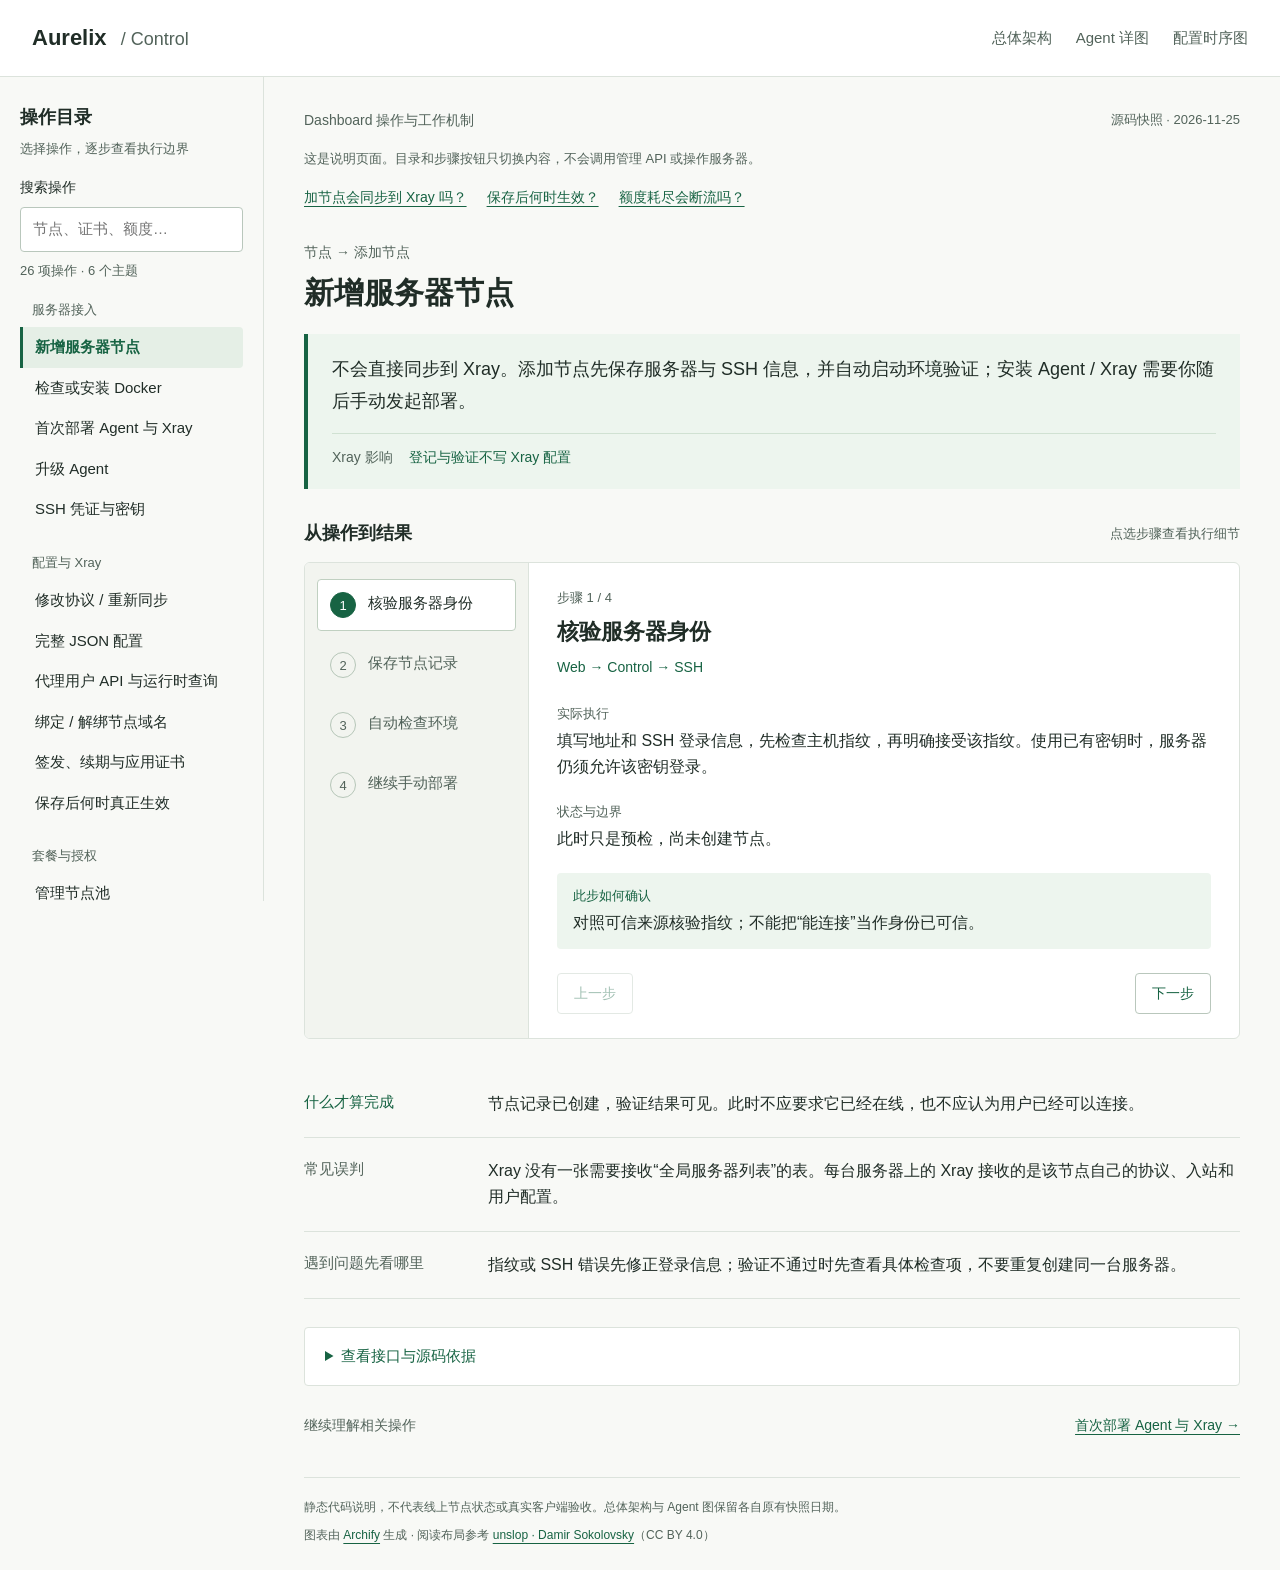
==== commit f29a18fd: "docs: replace Control feature tree with operation guide" ====
--- a/control-functions.html
+++ b/control-functions.html
@@ -1,16854 +1,30 @@
-<!DOCTYPE html>
-<html lang="zh-CN" data-theme="dark" data-preset="classic">
+<!doctype html>
+<html lang="zh-CN">
 <head>
-  <meta charset="UTF-8">
-  <meta name="viewport" content="width=device-width, initial-scale=1.0">
-  <meta name="color-scheme" content="dark light">
-  <meta name="generator" content="archify 3.3.0">
-  <meta name="archify-reader-contract" content="declared-wide-v1">
-  <title>Control 功能全景 · 管理台与后台服务</title>
-  <script>
-    // Resolve the theme before first paint so light-preference users don't
-    // see a dark flash. The toolbar script below re-applies with UI state.
-    (function () {
-      try {
-        var theme = null;
-        try {
-          var param = new URLSearchParams(window.location.search).get('theme');
-          if (param === 'light' || param === 'dark') theme = param;
-          if (new URLSearchParams(window.location.search).get('embed') === '1') {
-            document.documentElement.setAttribute('data-embed', 'true');
-          }
-          if (new URLSearchParams(window.location.search).get('present') === '1') {
-            document.documentElement.setAttribute('data-present', 'true');
-          }
-        } catch (_) {}
-        if (!theme) {
-          try { theme = localStorage.getItem('archify-theme'); } catch (_) {}
-        }
-        if (theme !== 'light' && theme !== 'dark') {
-          theme = window.matchMedia('(prefers-color-scheme: light)').matches ? 'light' : 'dark';
-        }
-        document.documentElement.setAttribute('data-theme', theme);
-      } catch (_) {}
-    })();
-  </script>
-  <style id="archify-fonts">
-/*
-JetBrains Mono variable WOFF2 subsets from Google Fonts service revision v24.
-These fixed bytes are shared by the viewer and its SVG/raster exports.
-No local() source: an installed copy must not override the bundled font.
-Uncovered characters (including CJK) still use the system fallback stack.
-Upstream: https://github.com/JetBrains/JetBrainsMono
-
-cyrillic-ext    1664 bytes  sha256 9343de2ca5d9549f792e7962375af8efb0f320c7643bfd36c884b5a30e5c396f
-cyrillic        8892 bytes  sha256 4995a9a43ac659ec32fcd8b463755cd6a07b31a6e6b3894a6a153b661cf490e2
-greek           6800 bytes  sha256 49c3da6c9a2b279b0f1f860f5cfb1f5dc38d88a5c7be9c9b1837bbc4e3db6111
-vietnamese      5872 bytes  sha256 d44eb1936043a56038eb02dd70b243f379bef65783f94ec12f277550720411f1
-latin-ext      11596 bytes  sha256 9c38cb2d0d2d93c1ee6e21fa78db76f13ea7e15e15cc64214c7ca89b6aaa35c4
-latin          31340 bytes  sha256 2c32b9b3ee358c119e210f6f5195f9bd34894d78a785ff2e95d60e718e400af4
-
-Copyright 2020 The JetBrains Mono Project Authors (https://github.com/JetBrains/JetBrainsMono)
-
-This Font Software is licensed under the SIL Open Font License, Version 1.1.
-This license is copied below, and is also available with a FAQ at:
-https://openfontlicense.org
-
-
------------------------------------------------------------
-SIL OPEN FONT LICENSE Version 1.1 - 26 February 2007
------------------------------------------------------------
-
-PREAMBLE
-The goals of the Open Font License (OFL) are to stimulate worldwide
-development of collaborative font projects, to support the font creation
-efforts of academic and linguistic communities, and to provide a free and
-open framework in which fonts may be shared and improved in partnership
-with others.
-
-The OFL allows the licensed fonts to be used, studied, modified and
-redistributed freely as long as they are not sold by themselves. The
-fonts, including any derivative works, can be bundled, embedded,
-redistributed and/or sold with any software provided that any reserved
-names are not used by derivative works. The fonts and derivatives,
-however, cannot be released under any other type of license. The
-requirement for fonts to remain under this license does not apply
-to any document created using the fonts or their derivatives.
-
-DEFINITIONS
-"Font Software" refers to the set of files released by the Copyright
-Holder(s) under this license and clearly marked as such. This may
-include source files, build scripts and documentation.
-
-"Reserved Font Name" refers to any names specified as such after the
-copyright statement(s).
-
-"Original Version" refers to the collection of Font Software components as
-distributed by the Copyright Holder(s).
-
-"Modified Version" refers to any derivative made by adding to, deleting,
-or substituting -- in part or in whole -- any of the components of the
-Original Version, by changing formats or by porting the Font Software to a
-new environment.
-
-"Author" refers to any designer, engineer, programmer, technical
-writer or other person who contributed to the Font Software.
-
-PERMISSION & CONDITIONS
-Permission is hereby granted, free of charge, to any person obtaining
-a copy of the Font Software, to use, study, copy, merge, embed, modify,
-redistribute, and sell modified and unmodified copies of the Font
-Software, subject to the following conditions:
-
-1) Neither the Font Software nor any of its individual components,
-in Original or Modified Versions, may be sold by itself.
-
-2) Original or Modified Versions of the Font Software may be bundled,
-redistributed and/or sold with any software, provided that each copy
-contains the above copyright notice and this license. These can be
-included either as stand-alone text files, human-readable headers or
-in the appropriate machine-readable metadata fields within text or
-binary files as long as those fields can be easily viewed by the user.
-
-3) No Modified Version of the Font Software may use the Reserved Font
-Name(s) unless explicit written permission is granted by the corresponding
-Copyright Holder. This restriction only applies to the primary font name as
-presented to the users.
-
-4) The name(s) of the Copyright Holder(s) or the Author(s) of the Font
-Software shall not be used to promote, endorse or advertise any
-Modified Version, except to acknowledge the contribution(s) of the
-Copyright Holder(s) and the Author(s) or with their explicit written
-permission.
-
-5) The Font Software, modified or unmodified, in part or in whole,
-must be distributed entirely under this license, and must not be
-distributed under any other license. The requirement for fonts to
-remain under this license does not apply to any document created
-using the Font Software.
-
-TERMINATION
-This license becomes null and void if any of the above conditions are
-not met.
-
-DISCLAIMER
-THE FONT SOFTWARE IS PROVIDED "AS IS", WITHOUT WARRANTY OF ANY KIND,
-EXPRESS OR IMPLIED, INCLUDING BUT NOT LIMITED TO ANY WARRANTIES OF
-MERCHANTABILITY, FITNESS FOR A PARTICULAR PURPOSE AND NONINFRINGEMENT
-OF COPYRIGHT, PATENT, TRADEMARK, OR OTHER RIGHT. IN NO EVENT SHALL THE
-COPYRIGHT HOLDER BE LIABLE FOR ANY CLAIM, DAMAGES OR OTHER LIABILITY,
-INCLUDING ANY GENERAL, SPECIAL, INDIRECT, INCIDENTAL, OR CONSEQUENTIAL
-DAMAGES, WHETHER IN AN ACTION OF CONTRACT, TORT OR OTHERWISE, ARISING
-FROM, OUT OF THE USE OR INABILITY TO USE THE FONT SOFTWARE OR FROM
-OTHER DEALINGS IN THE FONT SOFTWARE.
-*/
-    /* cyrillic-ext */
-    @font-face { font-family: 'JetBrains Mono'; font-style: normal; font-weight: 400 800; font-display: swap;
-      src: url([data-uri]) format('woff2');
-      unicode-range: U+0460-052F, U+1C80-1C8A, U+20B4, U+2DE0-2DFF, U+A640-A69F, U+FE2E-FE2F; }
-    /* cyrillic */
-    @font-face { font-family: 'JetBrains Mono'; font-style: normal; font-weight: 400 800; font-display: swap;
-      src: url([data-uri]) format('woff2');
-      unicode-range: U+0301, U+0400-045F, U+0490-0491, U+04B0-04B1, U+2116; }
-    /* greek */
-    @font-face { font-family: 'JetBrains Mono'; font-style: normal; font-weight: 400 800; font-display: swap;
-      src: url([data-uri]) format('woff2');
-      unicode-range: U+0370-0377, U+037A-037F, U+0384-038A, U+038C, U+038E-03A1, U+03A3-03FF; }
-    /* vietnamese */
-    @font-face { font-family: 'JetBrains Mono'; font-style: normal; font-weight: 400 800; font-display: swap;
-      src: url([data-uri]) format('woff2');
-      unicode-range: U+0102-0103, U+0110-0111, U+0128-0129, U+0168-0169, U+01A0-01A1, U+01AF-01B0, U+0300-0301, U+0303-0304, U+0308-0309, U+0323, U+0329, U+1EA0-1EF9, U+20AB; }
-    /* latin-ext */
-    @font-face { font-family: 'JetBrains Mono'; font-style: normal; font-weight: 400 800; font-display: swap;
-      src: url([data-uri]) format('woff2');
-      unicode-range: U+0100-02BA, U+02BD-02C5, U+02C7-02CC, U+02CE-02D7, U+02DD-02FF, U+0304, U+0308, U+0329, U+1D00-1DBF, U+1E00-1E9F, U+1EF2-1EFF, U+2020, U+20A0-20AB, U+20AD-20C0, U+2113, U+2C60-2C7F, U+A720-A7FF; }
-    /* latin */
-    @font-face { font-family: 'JetBrains Mono'; font-style: normal; font-weight: 400 800; font-display: swap;
-      src: url([data-uri]) format('woff2');
-      unicode-range: U+0000-00FF, U+0131, U+0152-0153, U+02BB-02BC, U+02C6, U+02DA, U+02DC, U+0304, U+0308, U+0329, U+2000-206F, U+20AC, U+2122, U+2191, U+2193, U+2212, U+2215, U+FEFF, U+FFFD; }
-  </style>
-  <style>
-    /* ==========================================================
-       THEME VARIABLES — switch by toggling [data-theme] on <html>
-       ========================================================== */
-    :root,
-    [data-theme="dark"] {
-      /* Native browser UI (scrollbars, form controls, popups) follows the
-         chosen theme instead of the OS preference. */
-      color-scheme: dark;
-      --bg: #020617;
-      --grid: #1e293b;
-      --canvas-dot: rgba(148, 163, 184, 0.16);
-      --text: #ffffff;
-      --text-muted: #94a3b8;
-      --text-dim: #475569;
-      /* UI chrome and menu hints need more contrast than SVG .t-dim accents */
-      --text-faint: #7d8da1;
-
-      --panel: rgba(15, 23, 42, 0.5);
-      --panel-border: #1e293b;
-      --lane-fill: rgba(15, 23, 42, 0.22);
-      --lane-stroke: #334155;
-
-      --arrow: #94a3b8;
-      --arrow-emphasis: #34d399;
-      --edge-label: var(--arrow);
-
-      /* Opaque mask color used behind semi-transparent component fills
-         so the arrows drawn underneath are properly hidden. */
-      --mask: #0f172a;
-
-      --frontend-fill:    rgba(8, 51, 68, 0.4);
-      --frontend-stroke:  #22d3ee;
-      --backend-fill:     rgba(6, 78, 59, 0.4);
-      --backend-stroke:   #34d399;
-      --database-fill:    rgba(76, 29, 149, 0.4);
-      --database-stroke:  #a78bfa;
-      --cloud-fill:       rgba(120, 53, 15, 0.3);
-      --cloud-stroke:     #fbbf24;
-      --security-fill:    rgba(136, 19, 55, 0.4);
-      --security-stroke:  #fb7185;
-      --messagebus-fill:  rgba(251, 146, 60, 0.3);
-      --messagebus-stroke:#fb923c;
-      --external-fill:    rgba(30, 41, 59, 0.5);
-      --external-stroke:  #94a3b8;
-
-      --toolbar-bg:       rgba(15, 23, 42, 0.8);
-      --toolbar-border:   #334155;
-      --toolbar-text:     #e2e8f0;
-      --toolbar-hover:    rgba(15, 23, 42, 0.95);
-      --toolbar-menu-bg:  #0f172a;
-    }
-
-    [data-theme="light"] {
-      color-scheme: light;
-      --bg: #f4f5f7;
-      --grid: #e9edf2;
-      --canvas-dot: #e2e7ec;
-      --text: #111827;
-      --text-muted: #5b6474;
-      --text-dim: #9aa3b2;
-      --text-faint: #6b7280;
-
-      --panel: #ffffff;
-      --panel-border: #e5e7eb;
-      --lane-fill: rgba(248, 250, 252, 0.65);
-      --lane-stroke: #cbd5e1;
-
-      --arrow: #64748b;
-      --arrow-emphasis: #059669;
-      --edge-label: var(--text-muted);
-
-      --mask: #ffffff;
-
-      --frontend-fill: rgba(34, 211, 238, 0.15);
-      --frontend-stroke: #0891b2;
-      /* #1040: darker accent for small bold reader text; the diagram stroke above is untouched. */
-      --reader-accent: #077f9c;
-      --backend-fill: rgba(52, 211, 153, 0.18);
-      --backend-stroke: #059669;
-      --database-fill: rgba(167, 139, 250, 0.2);
-      --database-stroke: #7c3aed;
-      --cloud-fill: rgba(251, 191, 36, 0.18);
-      --cloud-stroke: #d97706;
-      --security-fill: rgba(251, 113, 133, 0.15);
-      --security-stroke: #e11d48;
-      --messagebus-fill: rgba(251, 146, 60, 0.15);
-      --messagebus-stroke: #ea580c;
-      --external-fill: rgba(148, 163, 184, 0.18);
-      --external-stroke: #64748b;
-
-      --toolbar-bg:       rgba(255, 255, 255, 0.92);
-      --toolbar-border:   #cbd5e1;
-      --toolbar-text:     #334155;
-      --toolbar-hover:    #ffffff;
-      --toolbar-menu-bg:  #ffffff;
-    }
-
-    /* ==========================================================
-       SIGNAL FLOW — an opt-in, motion-forward visual preset.
-       The variables also target a standalone exported SVG, whose
-       root carries data-preset and data-theme directly.
-       ========================================================== */
-    [data-preset="signal-flow"][data-theme="dark"] {
-      --bg: #030711;
-      --grid: #15233a;
-      --panel: rgba(6, 14, 28, 0.78);
-      --panel-border: #1d3350;
-      --lane-fill: rgba(9, 22, 40, 0.5);
-      --lane-stroke: #2c4564;
-      --text: #f5fbff;
-      --text-muted: #9eb0c7;
-      --text-dim: #52667f;
-      --text-faint: #7890ad;
-      --mask: #07101e;
-      --frontend-fill: rgba(6, 182, 212, 0.14);
-      --frontend-stroke: #67e8f9;
-      --backend-fill: rgba(16, 185, 129, 0.14);
-      --backend-stroke: #5eead4;
-      --database-fill: rgba(139, 92, 246, 0.16);
-      --database-stroke: #c4b5fd;
-      --cloud-fill: rgba(245, 158, 11, 0.13);
-      --cloud-stroke: #fcd34d;
-      --security-fill: rgba(244, 63, 94, 0.13);
-      --security-stroke: #fda4af;
-      --messagebus-fill: rgba(249, 115, 22, 0.13);
-      --messagebus-stroke: #fdba74;
-      --external-fill: rgba(71, 85, 105, 0.24);
-      --external-stroke: #a5b4c7;
-      --arrow: #7890ad;
-      --arrow-emphasis: #2dd4bf;
-      --edge-label: var(--arrow);
-      --toolbar-bg: rgba(7, 16, 30, 0.86);
-      --toolbar-border: #29415f;
-      --toolbar-menu-bg: #07101e;
-    }
-
-    [data-preset="signal-flow"][data-theme="light"] {
-      --bg: #f4f9fc;
-      --grid: #d4e5ee;
-      --panel: rgba(255, 255, 255, 0.82);
-      --panel-border: #bfd5e2;
-      --lane-fill: rgba(232, 243, 248, 0.62);
-      --lane-stroke: #a9c5d5;
-      --text: #102638;
-      --text-muted: #587287;
-      --text-dim: #8aa2b4;
-      --text-faint: #5d778a; /* #1040: was #668397 at 3.99:1 on reader surfaces */
-      --mask: #ffffff;
-      --frontend-fill: rgba(6, 182, 212, 0.09);
-      --frontend-stroke: #0789a1;
-      /* #1040: darker accent for small bold reader text; the diagram stroke above is untouched. */
-      --reader-accent: #067e95;
-      --backend-fill: rgba(5, 150, 105, 0.09);
-      --backend-stroke: #087f69;
-      --database-fill: rgba(124, 58, 237, 0.09);
-      --database-stroke: #7254c7;
-      --cloud-fill: rgba(217, 119, 6, 0.08);
-      --cloud-stroke: #b9670b;
-      --security-fill: rgba(225, 29, 72, 0.08);
-      --security-stroke: #c53a59;
-      --messagebus-fill: rgba(234, 88, 12, 0.08);
-      --messagebus-stroke: #c65f27;
-      --external-fill: rgba(100, 116, 139, 0.1);
-      --external-stroke: #607a8c;
-      --arrow: #7b97aa;
-      --arrow-emphasis: #0d9488;
-      --edge-label: var(--text-muted);
-    }
-
-    /* ==========================================================
-       BLUEPRINT — a review-first drafting preset for deployment,
-       infrastructure, and technical design documentation. It keeps
-       the same semantic palette and geometry while trading glow for
-       precise grid contrast, squared materials, and drafting marks.
-       ========================================================== */
-    [data-preset="blueprint"][data-theme="dark"] {
-      --bg: #06131f;
-      --grid: #17425a;
-      --panel: rgba(7, 27, 43, 0.9);
-      --panel-border: #27627f;
-      --lane-fill: rgba(10, 43, 66, 0.36);
-      --lane-stroke: #34799a;
-      --text: #e3f6ff;
-      --text-muted: #91b8ca;
-      --text-dim: #557e92;
-      --text-faint: #739caf;
-      --mask: #0a2031;
-      --frontend-fill: rgba(26, 157, 193, 0.14);
-      --frontend-stroke: #66d9ef;
-      --backend-fill: rgba(31, 155, 124, 0.13);
-      --backend-stroke: #69dfbd;
-      --database-fill: rgba(120, 105, 196, 0.14);
-      --database-stroke: #b4a8ff;
-      --cloud-fill: rgba(197, 145, 43, 0.13);
-      --cloud-stroke: #ffd166;
-      --security-fill: rgba(199, 76, 104, 0.13);
-      --security-stroke: #ff8da1;
-      --messagebus-fill: rgba(207, 112, 49, 0.13);
-      --messagebus-stroke: #ffad66;
-      --external-fill: rgba(84, 119, 139, 0.18);
-      --external-stroke: #a7cad9;
-      --arrow: #78a3b7;
-      --arrow-emphasis: #64dfc1;
-      --edge-label: var(--arrow);
-      --toolbar-bg: rgba(7, 28, 45, 0.92);
-      --toolbar-border: #34799a;
-      --toolbar-text: #d8f3ff;
-      --toolbar-hover: rgba(18, 58, 83, 0.95);
-      --toolbar-menu-bg: #0a2031;
-    }
-
-    [data-preset="blueprint"][data-theme="light"] {
-      --bg: #edf7fa;
-      --grid: #b5d5e1;
-      --panel: rgba(249, 253, 255, 0.94);
-      --panel-border: #78aabd;
-      --lane-fill: rgba(210, 232, 240, 0.42);
-      --lane-stroke: #83b2c4;
-      --text: #123344;
-      --text-muted: #4e7486;
-      --text-dim: #86a6b4;
-      --text-faint: #577786; /* #1040: was #668c9d at 3.54:1 on reader surfaces */
-      --mask: #f9fdff;
-      --frontend-fill: rgba(8, 145, 178, 0.08);
-      --frontend-stroke: #087f9c;
-      --backend-fill: rgba(5, 128, 101, 0.08);
-      --backend-stroke: #08755f;
-      --database-fill: rgba(100, 75, 180, 0.08);
-      --database-stroke: #6757a8;
-      --cloud-fill: rgba(181, 120, 15, 0.08);
-      --cloud-stroke: #a86609;
-      --security-fill: rgba(190, 48, 80, 0.07);
-      --security-stroke: #b32f50;
-      --messagebus-fill: rgba(196, 81, 22, 0.07);
-      --messagebus-stroke: #b65120;
-      --external-fill: rgba(79, 112, 128, 0.08);
-      --external-stroke: #506f7e;
-      --arrow: #6d93a5;
-      --arrow-emphasis: #087f69;
-      --edge-label: var(--text-muted);
-      --toolbar-bg: rgba(247, 252, 254, 0.94);
-      --toolbar-border: #8ab5c5;
-      --toolbar-text: #294f61;
-      --toolbar-hover: #ffffff;
-      --toolbar-menu-bg: #f9fdff;
-    }
-
-    /* ==========================================================
-       EDITORIAL — a warm, publication-minded preset for design
-       reviews, launch notes, and documentation. The diagram keeps
-       the same semantic palette and exact geometry, but trades
-       software chrome for paper, ink, ruled structure, and one
-       restrained vermilion accent.
-       ========================================================== */
-    [data-preset="editorial"][data-theme="dark"] {
-      --bg: #181611;
-      --grid: #39342a;
-      --panel: rgba(35, 31, 24, 0.96);
-      --panel-border: #625a4a;
-      --lane-fill: rgba(52, 46, 35, 0.46);
-      --lane-stroke: #726957;
-      --text: #f4eddf;
-      --text-muted: #b9ae9b;
-      --text-dim: #776e60;
-      --text-faint: #9d917e;
-      --mask: #231f18;
-      --frontend-fill: rgba(43, 133, 142, 0.16);
-      --frontend-stroke: #7fc6c7;
-      --backend-fill: rgba(63, 132, 92, 0.16);
-      --backend-stroke: #8fc29e;
-      --database-fill: rgba(117, 91, 141, 0.17);
-      --database-stroke: #c0a4d0;
-      --cloud-fill: rgba(170, 119, 49, 0.16);
-      --cloud-stroke: #d8ad68;
-      --security-fill: rgba(157, 69, 65, 0.17);
-      --security-stroke: #df9085;
-      --messagebus-fill: rgba(174, 79, 42, 0.16);
-      --messagebus-stroke: #df946f;
-      --external-fill: rgba(126, 115, 96, 0.18);
-      --external-stroke: #b8ad99;
-      --arrow: #948978;
-      --arrow-emphasis: #dd6b3d;
-      --edge-label: var(--arrow);
-      --toolbar-bg: rgba(35, 31, 24, 0.92);
-      --toolbar-border: #625a4a;
-      --toolbar-text: #eee5d5;
-      --toolbar-hover: #302a20;
-      --toolbar-menu-bg: #231f18;
-    }
-
-    [data-preset="editorial"][data-theme="light"] {
-      --bg: #f2eee5;
-      --grid: #d8d0c2;
-      --panel: rgba(251, 248, 241, 0.97);
-      --panel-border: #c4b9a6;
-      --lane-fill: rgba(229, 221, 207, 0.42);
-      --lane-stroke: #b8aa94;
-      --text: #242018;
-      --text-muted: #6f6658;
-      --text-dim: #a09788;
-      --text-faint: #796f60; /* #1040: was #817767 at 4.15:1 on reader surfaces */
-      --mask: #fbf8f1;
-      --frontend-fill: rgba(31, 117, 126, 0.09);
-      --frontend-stroke: #287e84;
-      /* #1040: darker accent for small bold reader text; the diagram stroke above is untouched. */
-      --reader-accent: #267a80;
-      --backend-fill: rgba(42, 119, 75, 0.09);
-      --backend-stroke: #397b53;
-      --database-fill: rgba(105, 75, 130, 0.09);
-      --database-stroke: #765d86;
-      --cloud-fill: rgba(157, 103, 31, 0.1);
-      --cloud-stroke: #9a671f;
-      --security-fill: rgba(153, 58, 52, 0.09);
-      --security-stroke: #9e463f;
-      --messagebus-fill: rgba(182, 70, 27, 0.09);
-      --messagebus-stroke: #ad4b25;
-      --external-fill: rgba(101, 91, 75, 0.09);
-      --external-stroke: #746b5e;
-      --arrow: #8a806f;
-      --arrow-emphasis: #bb4c23;
-      --edge-label: var(--text-muted);
-      --toolbar-bg: rgba(251, 248, 241, 0.94);
-      --toolbar-border: #c4b9a6;
-      --toolbar-text: #40392f;
-      --toolbar-hover: #fffdf8;
-      --toolbar-menu-bg: #fbf8f1;
-    }
-
-    * { margin: 0; padding: 0; box-sizing: border-box; }
-
-    body {
-      --archify-page-top: 2rem;
-      font-family: -apple-system, BlinkMacSystemFont, 'Segoe UI', 'PingFang SC', 'Hiragino Sans GB', 'Microsoft YaHei', 'Noto Sans CJK SC', 'Noto Sans', Roboto, 'Helvetica Neue', Arial, sans-serif;
-      -webkit-font-smoothing: antialiased;
-      background: var(--bg);
-      min-height: 100vh;
-      padding: var(--archify-page-top) 2rem 2rem;
-      color: var(--text);
-      /* Theme surfaces change together; animating the page background leaves it
-         visibly out of sync with the SVG and panel for the first 200ms. */
-    }
-
-    html[data-preset="signal-flow"] body {
-      background-image:
-        radial-gradient(circle at 18% -8%, rgba(34, 211, 238, 0.14), transparent 34rem),
-        radial-gradient(circle at 92% 18%, rgba(139, 92, 246, 0.12), transparent 30rem);
-      background-attachment: fixed;
-    }
-    html[data-preset="signal-flow"][data-theme="light"] body {
-      background-image:
-        radial-gradient(circle at 18% -8%, rgba(6, 182, 212, 0.12), transparent 34rem),
-        radial-gradient(circle at 92% 18%, rgba(139, 92, 246, 0.08), transparent 30rem);
-    }
-    html[data-preset="blueprint"] body {
-      background-image:
-        linear-gradient(var(--grid) 1px, transparent 1px),
-        linear-gradient(90deg, var(--grid) 1px, transparent 1px);
-      background-size: 32px 32px;
-      background-position: -1px -1px;
-      background-attachment: fixed;
-    }
-    html[data-preset="editorial"] body {
-      background-image:
-        linear-gradient(90deg, transparent 0, transparent 5.4rem, color-mix(in srgb, var(--security-stroke) 18%, transparent) 5.4rem, color-mix(in srgb, var(--security-stroke) 18%, transparent) calc(5.4rem + 1px), transparent calc(5.4rem + 1px)),
-        repeating-linear-gradient(0deg, transparent 0, transparent 31px, color-mix(in srgb, var(--grid) 36%, transparent) 31px, color-mix(in srgb, var(--grid) 36%, transparent) 32px);
-      background-attachment: fixed;
-    }
-
-    /* Gallery/embed mode keeps the generated artifact as the source of truth
-       while presenting only its diagram surface inside a proof card. */
-    html[data-embed="true"] body {
-      min-height: 0;
-      padding: 0;
-      overflow: hidden;
-      background: var(--bg);
-      background-image: none;
-    }
-    html[data-embed="true"] .toolbar,
-    html[data-embed="true"] .header,
-    html[data-embed="true"] .cards,
-    html[data-embed="true"] .diagram-nav,
-    html[data-embed="true"] .overview-map,
-    html[data-embed="true"] .focus-chip,
-    html[data-embed="true"] .route-probe,
-    html[data-embed="true"] .semantic-lens,
-    html[data-embed="true"] .diagram-guide,
-    html[data-embed="true"] .node-finder,
-    html[data-embed="true"] .node-outline { display: none !important; }
-    html[data-embed="true"] .container { max-width: none; }
-    html[data-embed="true"] .diagram-container {
-      padding: 0.5rem;
-      border: 0;
-      border-radius: 0;
-      box-shadow: none;
-    }
-    html[data-embed="true"] .diagram-container svg { min-width: 0; }
-
-    /* Presentation Stage is a viewer-only layer: it gives the live diagram
-       the viewport while keeping guided views, theme, focus, and exports real.
-       Embed mode wins when both query parameters are present. */
-    html[data-present="true"]:not([data-embed="true"]) body {
-      --archify-page-top: 1rem;
-      height: 100dvh;
-      min-height: 0;
-      padding: 1rem;
-      overflow: hidden;
-    }
-    html[data-present="true"]:not([data-embed="true"]) .container {
-      display: flex;
-      flex-direction: column;
-      gap: 0.75rem;
-      width: 100%;
-      max-width: none;
-      height: calc(100dvh - 2rem);
-    }
-    html[data-present="true"]:not([data-embed="true"]) .header {
-      flex: none;
-      min-width: 0;
-      margin: 0;
-      padding-right: 23rem;
-    }
-    html[data-present="true"]:not([data-embed="true"]) .header-row { margin-bottom: 0.25rem; }
-    html[data-present="true"]:not([data-embed="true"]) .subtitle {
-      overflow: hidden;
-      text-overflow: ellipsis;
-      white-space: nowrap;
-    }
-
-    html[data-present="true"]:not([data-embed="true"]) .diagram-container {
-      display: flex;
-      flex: 1 1 auto;
-      align-items: center;
-      justify-content: center;
-      min-height: 0;
-      padding: 0.75rem;
-      padding-bottom: calc(0.75rem + var(--archify-nav-reserve));
-    }
-    html[data-present="true"]:not([data-embed="true"]) .diagram-container > svg {
-      flex: 1 1 auto;
-      height: 100%;
-      min-height: 0;
-      width: 100%;
-      min-width: 0;
-    }
-    html[data-present="true"]:not([data-embed="true"]) .cards { display: none; }
-    html[data-present="true"]:not([data-embed="true"]) #btn-present {
-      border-color: var(--frontend-stroke);
-      color: var(--frontend-stroke);
-    }
-
-    /* The reader owns only the outer scale. Compact automatic sequences fit at
-       their authored text size or larger. Long sequences and waterfall rows
-       favor reading width and page scroll; other diagrams keep height fitting.
-       Small automatic canvases retain a modest scale inside a usable shell.
-       Every strategy preserves the authored SVG/viewBox and semantic geometry. */
-    .container {
-      width: 100%;
-      max-width: var(--archify-reader-width, 1440px);
-      margin: 0 auto;
-    }
-    html[data-reader-area="true"] .diagram-container {
-      min-height: var(--archify-diagram-min-height);
-      display: flex;
-      align-items: center;
-    }
-    html[data-reader-area="true"] .diagram-container > svg { flex-shrink: 0; }
-    /* The original SVG legend can use the outer corner while the capped or fitted
-       diagram stays centered. The container still clips all outer paint. */
-    .diagram-container:has([data-reader-legend-corner]) > svg { overflow: visible; }
-    .diagram-container [data-reader-legend-corner] {
-      transform-origin: 0 0;
-      transform-box: view-box;
-      transform: var(--archify-reader-legend-transform);
-    }
-    html[data-reader-narrow="true"]:not([data-present="true"]) .diagram-container > svg {
-      min-width: 0;
-      max-width: var(--archify-diagram-max-width);
-      margin-inline: auto;
-    }
-    @media (min-width: 768px) and (max-height: 920px) {
-      .header { margin-bottom: 1rem; }
-      .diagram-container { padding: 1rem; }
-      .cards { margin-top: 1rem; }
-      .card { padding: 1rem; }
-    }
-
-    .header { margin-bottom: 1.5rem; padding-right: 29.5rem; }
-
-    html[data-preset="signal-flow"] .header,
-    html[data-preset="blueprint"] .header,
-    html[data-preset="editorial"] .header { padding-right: 29.5rem; }
-
-    .header-row {
-      display: flex;
-      align-items: center;
-      gap: 0.75rem;
-      min-height: 2.75rem;
-      margin-bottom: 0.25rem;
-    }
-
-    .pulse-dot {
-      flex: none;
-      width: 10px;
-      height: 10px;
-      background: var(--frontend-stroke);
-      border-radius: 50%;
-      box-shadow: 0 0 0 4px color-mix(in srgb, var(--frontend-stroke) 16%, transparent);
-      animation: none;
-    }
-
-    html[data-motion-capable="true"] .pulse-dot { animation: pulse 2s infinite; }
-
-    @keyframes pulse {
-      0%, 100% { opacity: 1; }
-      50% { opacity: 0.5; }
-    }
-
-    h1 {
-      font-size: 1.5rem;
-      font-weight: 650;
-      line-height: 1.25;
-      letter-spacing: -0.015em;
-    }
-
-    .subtitle {
-      color: var(--text-muted);
-      font-size: 0.875rem;
-      line-height: 1.55;
-      margin-left: 1.375rem;
-    }
-
-    html[data-preset="signal-flow"] .header-row::after {
-      content: attr(data-preset-badge-signal-flow);
-      flex: none;
-      margin-left: 0.25rem;
-      color: var(--frontend-stroke);
-      border: 1px solid var(--frontend-stroke);
-      border-radius: 999px;
-      padding: 0.28rem 0.6rem;
-      font-size: 0.625rem;
-      letter-spacing: 0.12em;
-      opacity: 0.82;
-      box-shadow: 0 0 20px rgba(34, 211, 238, 0.12);
-      white-space: nowrap;
-    }
-
-    html[data-preset="blueprint"] .pulse-dot {
-      width: 10px;
-      height: 10px;
-      border: 1px solid var(--frontend-stroke);
-      border-radius: 1px;
-      background: transparent;
-      box-shadow: inset 0 0 0 2px var(--bg);
-      transform: rotate(45deg);
-      animation: none;
-    }
-    html[data-preset="blueprint"] .header-row::after {
-      content: attr(data-preset-badge-blueprint);
-      flex: none;
-      margin-left: 0.25rem;
-      padding: 0.28rem 0.55rem;
-      border-top: 1px solid var(--frontend-stroke);
-      border-bottom: 1px solid var(--frontend-stroke);
-      color: var(--frontend-stroke);
-      font-size: 0.5625rem;
-      font-weight: 700;
-      letter-spacing: 0.14em;
-      white-space: nowrap;
-    }
-
-    html[data-preset="editorial"] h1,
-    html[data-preset="editorial"] .card h3 {
-      font-family: Georgia, 'Times New Roman', 'Songti SC', STSong, serif;
-      letter-spacing: -0.02em;
-    }
-    html[data-preset="editorial"] h1 { font-size: 1.72rem; font-weight: 600; }
-    html[data-preset="editorial"] .pulse-dot {
-      width: 9px;
-      height: 9px;
-      border: 1px solid var(--arrow-emphasis);
-      border-radius: 0;
-      background: var(--arrow-emphasis);
-      box-shadow: 0 0 0 3px color-mix(in srgb, var(--arrow-emphasis) 14%, transparent);
-      transform: rotate(45deg);
-      animation: none;
-    }
-    html[data-preset="editorial"] .header-row::after {
-      content: attr(data-preset-badge-editorial);
-      flex: none;
-      margin-left: 0.25rem;
-      padding: 0.32rem 0 0.24rem;
-      border-bottom: 2px solid var(--arrow-emphasis);
-      color: var(--arrow-emphasis);
-      font-family: Georgia, 'Times New Roman', serif;
-      font-size: 0.625rem;
-      font-style: italic;
-      font-weight: 600;
-      letter-spacing: 0.08em;
-      white-space: nowrap;
-    }
-
-    .diagram-container {
-      --archify-nav-reserve: 0px;
-      background: var(--panel);
-      border-radius: 1rem;
-      border: 1px solid var(--panel-border);
-      box-shadow: 0 1px 2px rgba(15, 23, 42, 0.04), 0 16px 40px -20px rgba(15, 23, 42, 0.18);
-      padding: 1.5rem;
-      padding-bottom: calc(1.5rem + var(--archify-nav-reserve));
-      overflow: hidden;
-      position: relative;
-    }
-
-    html[data-preset="signal-flow"] .diagram-container {
-      position: relative;
-      overflow: hidden;
-      background: linear-gradient(180deg, rgba(8, 20, 38, 0.82), rgba(3, 8, 18, 0.94));
-      box-shadow: inset 0 1px 0 rgba(255, 255, 255, 0.04), 0 28px 80px rgba(0, 0, 0, 0.34);
-    }
-    html[data-preset="signal-flow"][data-theme="light"] .diagram-container {
-      background: linear-gradient(180deg, rgba(255, 255, 255, 0.9), rgba(237, 246, 250, 0.94));
-      box-shadow: inset 0 1px 0 rgba(255, 255, 255, 0.72), 0 24px 60px rgba(45, 78, 99, 0.12);
-    }
-    html[data-preset="blueprint"] .diagram-container {
-      border-color: var(--panel-border);
-      border-radius: 0.35rem;
-      background: var(--panel);
-      box-shadow:
-        inset 0 0 0 1px color-mix(in srgb, var(--panel-border) 34%, transparent),
-        0 18px 48px rgba(0, 0, 0, 0.16);
-    }
-    html[data-preset="blueprint"] .diagram-container::after {
-      content: "";
-      position: absolute;
-      z-index: 10;
-      inset: 0.7rem;
-      pointer-events: none;
-      background:
-        linear-gradient(var(--frontend-stroke), var(--frontend-stroke)) left top / 1.35rem 1px no-repeat,
-        linear-gradient(var(--frontend-stroke), var(--frontend-stroke)) left top / 1px 1.35rem no-repeat,
-        linear-gradient(var(--frontend-stroke), var(--frontend-stroke)) right top / 1.35rem 1px no-repeat,
-        linear-gradient(var(--frontend-stroke), var(--frontend-stroke)) right top / 1px 1.35rem no-repeat,
-        linear-gradient(var(--frontend-stroke), var(--frontend-stroke)) left bottom / 1.35rem 1px no-repeat,
-        linear-gradient(var(--frontend-stroke), var(--frontend-stroke)) left bottom / 1px 1.35rem no-repeat,
-        linear-gradient(var(--frontend-stroke), var(--frontend-stroke)) right bottom / 1.35rem 1px no-repeat,
-        linear-gradient(var(--frontend-stroke), var(--frontend-stroke)) right bottom / 1px 1.35rem no-repeat;
-      opacity: 0.58;
-    }
-    html[data-preset="editorial"] .diagram-container {
-      overflow: hidden;
-      border-color: var(--panel-border);
-      border-radius: 0.38rem;
-      background:
-        linear-gradient(90deg, color-mix(in srgb, var(--security-fill) 58%, transparent), transparent 12%),
-        var(--panel);
-      box-shadow:
-        0 1px 0 color-mix(in srgb, var(--text) 6%, transparent),
-        0 18px 48px color-mix(in srgb, #000 19%, transparent);
-    }
-    html[data-preset="editorial"] .diagram-container::after {
-      position: absolute;
-      z-index: 10;
-      top: 0.72rem;
-      right: 1.25rem;
-      padding: 0.2rem 0.52rem;
-      border: 1px solid var(--panel-border);
-      background: var(--panel);
-      color: var(--arrow-emphasis);
-      content: attr(data-preset-badge-editorial-plate);
-      font-family: Georgia, 'Times New Roman', serif;
-      font-size: 0.52rem;
-      font-style: italic;
-      font-weight: 600;
-      letter-spacing: 0.09em;
-      pointer-events: none;
-    }
-    html[data-embed="true"][data-preset="editorial"] .diagram-container::after { display: none; }
-    /* A Viewer an explainer page opens keeps its tools and the preset's look; the page names the
-       diagram, so the standalone badges stay off, as the embedded plate does. */
-    html[data-hosted="explainer"][data-preset] .header-row::after,
-    html[data-hosted="explainer"][data-preset="editorial"] .diagram-container::after { display: none; }
-    html[data-motion-capable="true"][data-preset="signal-flow"][data-ambient-entry="running"] .diagram-container::before {
-      content: "";
-      position: absolute;
-      inset: 0;
-      pointer-events: none;
-      background: linear-gradient(115deg, transparent 28%, rgba(103, 232, 249, 0.035) 48%, transparent 68%);
-      transform: translateX(-70%);
-      animation: archify-signal-scan 4.8s ease-in-out 1 both;
-    }
-
-    /* Motion Governor gives the reader a real static state and gives the
-       strongest semantic action the only motion budget. Atmosphere resets to
-       its authored base instead of freezing mid-cycle. Static artifacts never
-       start a decorative pulse or scan. */
-    html:not([data-motion-capable="true"]) svg[data-animation="trace"] [data-animate] {
-      animation: none !important;
-    }
-    html:not([data-motion-capable="true"]) svg[data-animation="trace"] [data-graph-role="automatic-crossover"]:has(> [data-animate="edge"]) > [data-graph-role="automatic-crossover-underlay"] {
-      animation: none !important;
-    }
-    html[data-motion="still"] .pulse-dot,
-    html[data-motion="still"] .diagram-container::before,
-    html[data-motion="still"] svg[data-animation="trace"] [data-animate],
-    html[data-motion-owner] .pulse-dot,
-    html[data-motion-owner] .diagram-container::before,
-    html[data-motion-owner] svg[data-animation="trace"] [data-animate],
-    html[data-embed="true"] .pulse-dot,
-    html[data-embed="true"] .diagram-container::before,
-    html[data-share-playback="true"] .pulse-dot,
-    html[data-share-playback="true"] .diagram-container::before,
-    html[data-document-hidden="true"] .pulse-dot,
-    html[data-document-hidden="true"] .diagram-container::before,
-    html[data-document-hidden="true"] svg[data-animation="trace"] [data-animate],
-    html[data-motion="still"] svg[data-animation="trace"] [data-graph-role="automatic-crossover"]:has(> [data-animate="edge"]) > [data-graph-role="automatic-crossover-underlay"],
-    html[data-motion-owner] svg[data-animation="trace"] [data-graph-role="automatic-crossover"]:has(> [data-animate="edge"]) > [data-graph-role="automatic-crossover-underlay"],
-    html[data-embed="true"] svg[data-animation="trace"] [data-graph-role="automatic-crossover"]:has(> [data-animate="edge"]) > [data-graph-role="automatic-crossover-underlay"],
-    html[data-share-playback="true"] svg[data-animation="trace"] [data-graph-role="automatic-crossover"]:has(> [data-animate="edge"]) > [data-graph-role="automatic-crossover-underlay"],
-    html[data-document-hidden="true"] svg[data-animation="trace"] [data-graph-role="automatic-crossover"]:has(> [data-animate="edge"]) > [data-graph-role="automatic-crossover-underlay"] {
-      animation: none !important;
-    }
-    html[data-motion="still"] .diagram-container::before,
-    html[data-motion-owner] .diagram-container::before,
-    html[data-embed="true"] .diagram-container::before,
-    html[data-share-playback="true"] .diagram-container::before {
-      opacity: 0;
-    }
-    html[data-motion="still"] .intent-trace-flow,
-    html[data-motion="still"] .route-probe-flow,
-    html[data-motion="still"] .route-journey-flow,
-    html[data-motion="still"] .semantic-lens-flow,
-    html[data-motion="still"] .diagram-guide,
-    html[data-motion="still"] .overview-map-live,
-    html[data-document-hidden="true"] .intent-trace-flow,
-    html[data-document-hidden="true"] .route-probe-flow,
-    html[data-document-hidden="true"] .route-journey-flow,
-    html[data-document-hidden="true"] .semantic-lens-flow,
-    html[data-document-hidden="true"] .diagram-guide,
-    html[data-document-hidden="true"] .overview-map-live {
-      animation: none !important;
-    }
-
-    html[data-motion="still"] .intent-trace-flow,
-    html[data-motion="still"] .route-probe-flow {
-      stroke-dasharray: none;
-      stroke-dashoffset: 0;
-      opacity: 0.72;
-    }
-    html[data-motion="still"] .route-journey-overlay,
-    html[data-document-hidden="true"] .route-journey-overlay { display: none !important; }
-    html[data-motion="still"] .relationship-pulse-overlay { display: none !important; }
-
-    html[data-motion="still"] svg [data-node-id],
-    html[data-motion="still"] svg [data-edge-from],
-    html[data-motion="still"] svg [data-detail],
-    html[data-motion="still"] svg [data-detail-anchor],
-    html[data-motion="still"] svg [data-legend-hit],
-    html[data-motion="still"] svg {
-      transition: none !important;
-    }
-
-    svg {
-      font-family: 'JetBrains Mono', ui-monospace, SFMono-Regular, Menlo, Consolas, 'DejaVu Sans Mono', 'Liberation Mono', 'Noto Sans Mono CJK SC', 'PingFang SC', 'Hiragino Sans GB', 'Microsoft YaHei', monospace;
-      width: 100%;
-      min-width: min(900px, 100%);
-      display: block;
-      transform-origin: 0 0;
-      transition: transform 0.18s ease;
-    }
-
-    .diagram-container.is-camera-moving svg {
-      transition: transform 0.42s cubic-bezier(0.22, 1, 0.36, 1);
-    }
-    .diagram-container.is-camera-transaction svg { transition: none; }
-    .diagram-container.is-pannable { cursor: grab; }
-    .diagram-container.is-panning { cursor: grabbing; user-select: none; }
-    .diagram-container.is-panning svg { transition: none; }
-
-    .diagram-nav {
-      position: absolute;
-      right: 1rem;
-      bottom: 1rem;
-      z-index: 12;
-      translate: 0 calc(-1 * var(--archify-dock-lift, 0px));
-      display: inline-flex;
-      align-items: center;
-      max-width: calc(100% - 2rem);
-      padding: 0.25rem;
-      gap: 0.0625rem;
-      overflow-x: auto;
-      border: 1px solid color-mix(in srgb, var(--panel-border) 80%, transparent);
-      border-radius: 0.75rem;
-      background: color-mix(in srgb, var(--panel) 84%, transparent);
-      box-shadow: 0 1px 2px rgba(15, 23, 42, 0.05), 0 10px 28px -14px rgba(15, 23, 42, 0.28);
-      backdrop-filter: blur(14px) saturate(1.2);
-      scrollbar-width: none;
-    }
-    .diagram-nav::-webkit-scrollbar { display: none; }
-    .diagram-nav button,
-    .focus-chip button {
-      border: 0;
-      background: transparent;
-      color: var(--toolbar-text);
-      font: inherit;
-      cursor: pointer;
-    }
-    .diagram-nav button {
-      min-width: 2rem;
-      height: 2rem;
-      padding: 0 0.4rem;
-      border-radius: 0.5rem;
-      color: var(--text-muted);
-      font-size: 0.75rem;
-      font-weight: 500;
-      letter-spacing: 0;
-      transition: background 0.15s, color 0.15s;
-    }
-    .diagram-nav button:hover,
-    .diagram-nav button:focus-visible {
-      color: var(--text);
-      background: color-mix(in srgb, var(--text) 6%, transparent);
-    }
-    .diagram-nav button:hover,
-    .diagram-nav button:focus-visible,
-    .focus-chip button:hover,
-    .focus-chip button:focus-visible { background: var(--toolbar-hover); }
-    .diagram-nav button:focus-visible,
-    .focus-chip button:focus-visible {
-      outline: 2px solid var(--frontend-stroke);
-      outline-offset: 1px;
-    }
-    .diagram-nav button:disabled { opacity: 0.38; cursor: default; }
-    /* The Guide stays on the ? shortcut; Map only earns dock space once the
-       reader has zoomed past the full diagram (or opened it from the keyboard). */
-    .diagram-nav button[hidden] { display: none; }
-    .diagram-container:not(.is-pannable) #btn-overview-map:not([data-radar-requested]):not(:focus) { display: none; }
-    .diagram-nav button:disabled:hover { background: transparent; }
-    .diagram-nav #btn-route-probe,
-    .diagram-nav #btn-overview-map,
-    .diagram-nav #btn-semantic-lens {
-      min-width: auto;
-      padding-inline: 0.6rem;
-      color: var(--text-muted);
-      font-weight: 500;
-    }
-    .diagram-nav #btn-node-finder,
-    .diagram-nav [data-view="out"] {
-      position: relative;
-      margin-left: 0.375rem;
-    }
-    .diagram-nav #btn-node-finder::before,
-    .diagram-nav [data-view="out"]::before {
-      position: absolute;
-      top: 0.55rem;
-      bottom: 0.55rem;
-      left: -0.19rem;
-      width: 1px;
-      background: color-mix(in srgb, var(--panel-border) 90%, transparent);
-      content: "";
-      pointer-events: none;
-    }
-    .diagram-nav-icon {
-      display: block;
-      width: 0.95rem;
-      height: 0.95rem;
-      margin: auto;
-      background: currentColor;
-      -webkit-mask-position: center;
-      -webkit-mask-repeat: no-repeat;
-      -webkit-mask-size: contain;
-      mask-position: center;
-      mask-repeat: no-repeat;
-      mask-size: contain;
-    }
-    .diagram-nav-icon.find {
-      -webkit-mask-image: url("data:image/svg+xml,%3Csvg xmlns='http://www.w3.org/2000/svg' viewBox='0 0 20 20'%3E%3Ccircle cx='8.5' cy='8.5' r='4.5' fill='none' stroke='black' stroke-width='1.8'/%3E%3Cpath d='m12 12 4 4' fill='none' stroke='black' stroke-width='1.8' stroke-linecap='round'/%3E%3C/svg%3E");
-      mask-image: url("data:image/svg+xml,%3Csvg xmlns='http://www.w3.org/2000/svg' viewBox='0 0 20 20'%3E%3Ccircle cx='8.5' cy='8.5' r='4.5' fill='none' stroke='black' stroke-width='1.8'/%3E%3Cpath d='m12 12 4 4' fill='none' stroke='black' stroke-width='1.8' stroke-linecap='round'/%3E%3C/svg%3E");
-    }
-    .diagram-nav-icon.guide {
-      -webkit-mask-image: url("data:image/svg+xml,%3Csvg xmlns='http://www.w3.org/2000/svg' viewBox='0 0 20 20'%3E%3Ccircle cx='10' cy='10' r='7' fill='none' stroke='black' stroke-width='1.7'/%3E%3Cpath d='M7.8 7.3a2.4 2.4 0 014.6.9c0 1.8-2.4 2-2.4 3.7M10 14.9h.01' fill='none' stroke='black' stroke-width='1.7' stroke-linecap='round'/%3E%3C/svg%3E");
-      mask-image: url("data:image/svg+xml,%3Csvg xmlns='http://www.w3.org/2000/svg' viewBox='0 0 20 20'%3E%3Ccircle cx='10' cy='10' r='7' fill='none' stroke='black' stroke-width='1.7'/%3E%3Cpath d='M7.8 7.3a2.4 2.4 0 014.6.9c0 1.8-2.4 2-2.4 3.7M10 14.9h.01' fill='none' stroke='black' stroke-width='1.7' stroke-linecap='round'/%3E%3C/svg%3E");
-    }
-    .diagram-nav-icon.minus {
-      -webkit-mask-image: url("data:image/svg+xml,%3Csvg xmlns='http://www.w3.org/2000/svg' viewBox='0 0 20 20'%3E%3Cpath d='M5 10h10' fill='none' stroke='black' stroke-width='1.8' stroke-linecap='round'/%3E%3C/svg%3E");
-      mask-image: url("data:image/svg+xml,%3Csvg xmlns='http://www.w3.org/2000/svg' viewBox='0 0 20 20'%3E%3Cpath d='M5 10h10' fill='none' stroke='black' stroke-width='1.8' stroke-linecap='round'/%3E%3C/svg%3E");
-    }
-    .diagram-nav-icon.plus {
-      -webkit-mask-image: url("data:image/svg+xml,%3Csvg xmlns='http://www.w3.org/2000/svg' viewBox='0 0 20 20'%3E%3Cpath d='M10 5v10M5 10h10' fill='none' stroke='black' stroke-width='1.8' stroke-linecap='round'/%3E%3C/svg%3E");
-      mask-image: url("data:image/svg+xml,%3Csvg xmlns='http://www.w3.org/2000/svg' viewBox='0 0 20 20'%3E%3Cpath d='M10 5v10M5 10h10' fill='none' stroke='black' stroke-width='1.8' stroke-linecap='round'/%3E%3C/svg%3E");
-    }
-    .diagram-nav [data-view="reset"] {
-      display: inline-flex;
-      align-items: center;
-      justify-content: center;
-      gap: 0.2rem;
-      min-width: 3.1rem;
-      padding-inline: 0.35rem;
-    }
-    .diagram-nav [data-view="reset"][data-detail-visible] {
-      min-width: 3.8rem;
-    }
-    .diagram-nav-detail {
-      color: color-mix(in srgb, var(--toolbar-text) 52%, transparent);
-      font-size: 0.44rem;
-      font-weight: 700;
-      line-height: 1;
-      letter-spacing: 0.07em;
-    }
-    .diagram-nav-percent {
-      color: var(--text-muted);
-      font-size: 0.75rem;
-      font-weight: 500;
-      font-variant-numeric: tabular-nums;
-      line-height: 1;
-    }
-    /* Mode buttons carry a small glyph so the dock reads as one icon language. */
-    .diagram-nav #btn-route-probe,
-    .diagram-nav #btn-overview-map,
-    .diagram-nav #btn-semantic-lens {
-      display: inline-flex;
-      align-items: center;
-      gap: 0.375rem;
-      padding-inline: 0.55rem 0.65rem;
-    }
-    .diagram-nav #btn-route-probe::before,
-    .diagram-nav #btn-overview-map::before,
-    .diagram-nav #btn-semantic-lens::before {
-      flex: none;
-      width: 0.95rem;
-      height: 0.95rem;
-      background: currentColor;
-      content: "";
-      opacity: 0.85;
-      -webkit-mask: var(--nav-glyph) center / contain no-repeat;
-      mask: var(--nav-glyph) center / contain no-repeat;
-    }
-    .diagram-nav #btn-route-probe { --nav-glyph: url("data:image/svg+xml,%3Csvg xmlns='http://www.w3.org/2000/svg' viewBox='0 0 20 20'%3E%3Cg fill='none' stroke='black' stroke-width='1.7' stroke-linecap='round'%3E%3Ccircle cx='4.8' cy='14.8' r='2.2'/%3E%3Ccircle cx='15.2' cy='5.2' r='2.2'/%3E%3Cpath d='M6.9 13.9c3.8-1.4 2.6-6.3 6.2-7.8'/%3E%3C/g%3E%3C/svg%3E"); }
-    .diagram-nav #btn-overview-map { --nav-glyph: url("data:image/svg+xml,%3Csvg xmlns='http://www.w3.org/2000/svg' viewBox='0 0 20 20'%3E%3Cg fill='none' stroke='black' stroke-width='1.7' stroke-linejoin='round'%3E%3Cpath d='M2.8 5.4 7.4 3.5l5.2 2 4.6-1.9v11l-4.6 1.9-5.2-2-4.6 1.9z'/%3E%3Cpath d='M7.4 3.5v11M12.6 5.5v11'/%3E%3C/g%3E%3C/svg%3E"); }
-    .diagram-nav #btn-semantic-lens { --nav-glyph: url("data:image/svg+xml,%3Csvg xmlns='http://www.w3.org/2000/svg' viewBox='0 0 20 20'%3E%3Cg fill='none' stroke='black' stroke-width='1.7'%3E%3Ccircle cx='10' cy='10' r='6.8'/%3E%3Ccircle cx='10' cy='10' r='2.6'/%3E%3C/g%3E%3C/svg%3E"); }
-    /* Zoom out / level / zoom in join into one stepper well. */
-    .diagram-nav [data-view="out"],
-    .diagram-nav [data-view="reset"],
-    .diagram-nav [data-view="in"] {
-      position: relative;
-      border-radius: 0;
-      background: color-mix(in srgb, var(--panel-border) 38%, transparent);
-    }
-    .diagram-nav [data-view="out"] { margin-left: 0.375rem; border-radius: 0.5rem 0 0 0.5rem; }
-    .diagram-nav [data-view="out"]::before { display: none; }
-    .diagram-nav [data-view="reset"],
-    .diagram-nav [data-view="in"] { margin-left: -0.0625rem; }
-    .diagram-nav [data-view="in"] { border-radius: 0 0.5rem 0.5rem 0; }
-    .diagram-nav [data-view="reset"]::after,
-    .diagram-nav [data-view="in"]::after {
-      position: absolute;
-      top: 0.55rem;
-      bottom: 0.55rem;
-      left: 0;
-      width: 1px;
-      background: color-mix(in srgb, var(--panel-border) 75%, transparent);
-      content: "";
-      pointer-events: none;
-    }
-    .diagram-nav [data-view="out"]:hover,
-    .diagram-nav [data-view="reset"]:hover,
-    .diagram-nav [data-view="in"]:hover { background: color-mix(in srgb, var(--panel-border) 60%, transparent); }
-    .diagram-nav [data-view="out"]:disabled,
-    .diagram-nav [data-view="in"]:disabled { opacity: 1; color: color-mix(in srgb, var(--text-muted) 40%, transparent); }
-    .diagram-nav [data-view="out"]:disabled:hover,
-    .diagram-nav [data-view="in"]:disabled:hover { background: color-mix(in srgb, var(--panel-border) 38%, transparent); }
-    .diagram-nav [data-view="reset"] { min-width: 3.25rem; }
-    .diagram-container[data-camera-indicator="true"] .diagram-nav-detail,
-    .diagram-container[data-camera-indicator="true"] .diagram-nav-percent { color: var(--frontend-stroke); }
-    .diagram-nav #btn-diagram-guide[aria-expanded="true"] {
-      color: var(--cloud-stroke);
-      background: var(--toolbar-hover);
-    }
-
-    /* Semantic Radar is a deliberately simplified, viewer-only overview. It
-       uses authored node bounds and the live camera viewport rather than
-       cloning the canonical SVG, so IDs, filters, animation, and export state
-       stay singular and deterministic. */
-    .overview-map {
-      position: absolute;
-      right: 1rem;
-      bottom: calc(4.15rem + var(--archify-nav-reserve));
-      z-index: 12;
-      width: 11.25rem;
-      overflow: hidden;
-      border: 1px solid color-mix(in srgb, var(--frontend-stroke) 52%, var(--toolbar-border));
-      border-radius: 0.78rem;
-      background: var(--toolbar-menu-bg);
-      color: var(--toolbar-text);
-      box-shadow: 0 16px 42px rgba(0, 0, 0, 0.3);
-      backdrop-filter: blur(16px);
-      font-size: 0.625rem;
-    }
-    .overview-map[hidden] { display: none; }
-    .overview-map[data-docked="true"] {
-      position: fixed;
-      right: var(--archify-radar-right, 1rem);
-      top: var(--archify-radar-top, 1rem);
-      bottom: auto;
-    }
-    .overview-map[data-docked="true"][data-dock-side="left"] {
-      right: auto;
-      left: var(--archify-radar-left, 1rem);
-    }
-    html[data-preset="blueprint"] .overview-map { border-radius: 0.28rem; }
-    .overview-map-head {
-      display: grid;
-      grid-template-columns: auto minmax(0, 1fr) auto;
-      align-items: center;
-      gap: 0.45rem;
-      min-height: 2.25rem;
-      padding: 0.42rem 0.48rem 0.38rem 0.55rem;
-      border-bottom: 1px solid var(--toolbar-border);
-      background: linear-gradient(110deg, color-mix(in srgb, var(--frontend-fill) 45%, transparent), transparent 68%);
-      cursor: grab;
-      touch-action: none;
-      user-select: none;
-    }
-    .overview-map[data-panel-dragging="true"] .overview-map-head { cursor: grabbing; }
-    .overview-map[data-placement-invalid="true"] {
-      border-color: var(--security-stroke);
-      box-shadow: 0 0 0 2px color-mix(in srgb, var(--security-stroke) 34%, transparent), 0 16px 42px rgba(0, 0, 0, 0.3);
-    }
-    .overview-map[data-compact="true"] {
-      width: 7.4rem;
-    }
-    .overview-map[data-compact="true"] .overview-map-head {
-      grid-template-columns: minmax(0, 1fr) auto;
-      gap: 0.24rem;
-      min-height: 1.5rem;
-      padding: 0.05rem 0.16rem 0.05rem 0.32rem;
-      border-bottom: 0;
-    }
-    .overview-map[data-compact="true"] .overview-map-live,
-    .overview-map[data-compact="true"] .overview-map-copy,
-    .overview-map[data-compact="true"] .overview-map-surface,
-    .overview-map[data-compact="true"] .overview-map-hint {
-      display: none;
-    }
-    .overview-map[data-compact="true"] .overview-map-expand { display: inline-flex; }
-    .overview-map[data-compact="true"] .overview-map-close {
-      width: 1.15rem;
-      height: 1.15rem;
-      font-size: 0.72rem;
-    }
-    .overview-map-live {
-      width: 0.42rem;
-      height: 0.42rem;
-      border-radius: 50%;
-      background: var(--backend-stroke);
-      box-shadow: 0 0 0 0 color-mix(in srgb, var(--backend-stroke) 52%, transparent);
-      animation: archify-radar-live 2.4s ease-out infinite;
-    }
-    .overview-map-copy { min-width: 0; line-height: 1.1; }
-    .overview-map-copy strong {
-      display: block;
-      overflow: hidden;
-      color: var(--frontend-stroke);
-      font-size: 0.59rem;
-      letter-spacing: 0.12em;
-      text-transform: uppercase;
-      white-space: nowrap;
-      text-overflow: ellipsis;
-    }
-    .overview-map-copy small {
-      display: block;
-      margin-top: 0.18rem;
-      overflow: hidden;
-      color: var(--text-faint);
-      font-size: 0.52rem;
-      letter-spacing: 0.04em;
-      white-space: nowrap;
-      text-overflow: ellipsis;
-    }
-    .overview-map-expand {
-      display: none;
-      align-items: center;
-      justify-content: center;
-      min-width: 0;
-      height: 1.2rem;
-      padding: 0 0.34rem;
-      overflow: hidden;
-      border: 0;
-      border-radius: 0.3rem;
-      background: transparent;
-      color: var(--frontend-stroke);
-      font: inherit;
-      font-size: 0.49rem;
-      font-weight: 700;
-      letter-spacing: 0.06em;
-      text-transform: uppercase;
-      white-space: nowrap;
-      cursor: pointer;
-    }
-    .overview-map-close {
-      width: 1.55rem;
-      height: 1.55rem;
-      padding: 0;
-      border: 0;
-      border-radius: 0.34rem;
-      background: transparent;
-      color: var(--toolbar-text);
-      font: inherit;
-      font-size: 0.9rem;
-      cursor: pointer;
-    }
-    .overview-map-expand:hover,
-    .overview-map-expand:focus-visible,
-    .overview-map-close:hover,
-    .overview-map-close:focus-visible { background: var(--toolbar-hover); }
-    .overview-map-expand:focus-visible,
-    .overview-map-close:focus-visible,
-    .overview-map-surface:focus-visible,
-    .overview-map-node:focus-visible {
-      outline: 2px solid var(--frontend-stroke);
-      outline-offset: 1px;
-    }
-    .overview-map-surface {
-      position: relative;
-      height: 7rem;
-      margin: 0.42rem;
-      overflow: hidden;
-      border: 1px solid color-mix(in srgb, var(--panel-border) 72%, transparent);
-      border-radius: 0.42rem;
-      background:
-        linear-gradient(color-mix(in srgb, var(--panel-border) 26%, transparent) 1px, transparent 1px),
-        linear-gradient(90deg, color-mix(in srgb, var(--panel-border) 26%, transparent) 1px, transparent 1px),
-        color-mix(in srgb, var(--bg) 86%, transparent);
-      background-size: 12px 12px;
-      cursor: crosshair;
-      touch-action: none;
-    }
-    html[data-preset="blueprint"] .overview-map-surface { border-radius: 0.1rem; }
-    .overview-map-surface > svg {
-      width: 100%;
-      height: 100%;
-      min-width: 0;
-      transform: none !important;
-      transition: none !important;
-      display: block;
-      overflow: visible;
-    }
-    .overview-map-node {
-      fill: var(--backend-stroke);
-      fill-opacity: 0.52;
-      stroke: var(--backend-stroke);
-      stroke-opacity: 0.86;
-      vector-effect: non-scaling-stroke;
-      cursor: pointer;
-      transition: fill-opacity 140ms ease, stroke-width 140ms ease, filter 140ms ease;
-    }
-    .overview-map-node[data-kind="frontend"],
-    .overview-map-node[data-kind="start"] { fill: var(--frontend-stroke); stroke: var(--frontend-stroke); }
-    .overview-map-node[data-kind="database"],
-    .overview-map-node[data-kind="success"] { fill: var(--database-stroke); stroke: var(--database-stroke); }
-    .overview-map-node[data-kind="cloud"],
-    .overview-map-node[data-kind="waiting"] { fill: var(--cloud-stroke); stroke: var(--cloud-stroke); }
-    .overview-map-node[data-kind="messagebus"] { fill: var(--messagebus-stroke); stroke: var(--messagebus-stroke); }
-    .overview-map-node[data-kind="security"],
-    .overview-map-node[data-kind="decision"],
-    .overview-map-node[data-kind="failure"] { fill: var(--security-stroke); stroke: var(--security-stroke); }
-    .overview-map-node[data-kind="external"],
-    .overview-map-node[data-kind="neutral"] { fill: var(--external-stroke); stroke: var(--external-stroke); }
-    .overview-map-node[data-radar-active="true"],
-    .overview-map-node:hover,
-    .overview-map-node:focus-visible {
-      fill-opacity: 0.92;
-      stroke-width: 2.2;
-      filter: drop-shadow(0 0 3px currentColor);
-    }
-    .overview-map-viewport {
-      fill: color-mix(in srgb, var(--frontend-fill) 56%, transparent);
-      stroke: var(--frontend-stroke);
-      stroke-width: 2;
-      vector-effect: non-scaling-stroke;
-      pointer-events: none;
-      filter: drop-shadow(0 0 3px color-mix(in srgb, var(--frontend-stroke) 54%, transparent));
-    }
-    .overview-map-hint {
-      display: flex;
-      justify-content: space-between;
-      gap: 0.5rem;
-      padding: 0 0.52rem 0.46rem;
-      color: var(--text-faint);
-      font-size: 0.49rem;
-      letter-spacing: 0.06em;
-      text-transform: uppercase;
-    }
-    .diagram-nav #btn-overview-map[aria-expanded="true"] {
-      color: var(--frontend-stroke);
-      background: color-mix(in srgb, var(--frontend-stroke) 11%, transparent);
-    }
-    .overview-map-feedback {
-      position: absolute;
-      right: 1rem;
-      bottom: 4.15rem;
-      z-index: 13;
-      max-width: min(16rem, calc(100% - 2rem));
-      padding: 0.38rem 0.55rem;
-      border: 1px solid color-mix(in srgb, var(--frontend-stroke) 52%, var(--toolbar-border));
-      border-radius: 0.5rem;
-      background: var(--toolbar-menu-bg);
-      color: var(--toolbar-text);
-      box-shadow: 0 8px 24px rgba(0, 0, 0, 0.2);
-      font-size: 0.52rem;
-      line-height: 1.35;
-      pointer-events: none;
-    }
-    .overview-map-feedback[hidden] { display: none; }
-    .focus-chip[data-radar-yielded="true"] { display: none !important; }
-    .diagram-nav #btn-route-probe[aria-pressed="true"] {
-      color: var(--backend-stroke);
-      background: color-mix(in srgb, var(--backend-stroke) 11%, transparent);
-    }
-    .diagram-nav #btn-semantic-lens[aria-expanded="true"],
-    .diagram-nav #btn-semantic-lens[aria-pressed="true"] {
-      color: var(--database-stroke);
-      background: color-mix(in srgb, var(--database-stroke) 11%, transparent);
-    }
-
-    /* Semantic Lens turns the compiled node-kind palette into an analytical
-       legend. One kind reveals its real traffic; two kinds compare only their
-       direct authored relationships. Geometry and the canonical SVG stay put. */
-    .semantic-lens {
-      position: absolute;
-      right: 1rem;
-      bottom: calc(4.15rem + var(--archify-nav-reserve));
-      z-index: 24;
-      width: min(20rem, calc(100% - 2rem));
-      overflow: hidden;
-      border: 1px solid color-mix(in srgb, var(--database-stroke) 58%, var(--toolbar-border));
-      border-radius: 0.82rem;
-      background:
-        linear-gradient(135deg, color-mix(in srgb, var(--database-fill) 34%, transparent), transparent 48%),
-        var(--toolbar-menu-bg);
-      color: var(--toolbar-text);
-      box-shadow: 0 18px 52px rgba(0, 0, 0, 0.36);
-      backdrop-filter: blur(18px);
-      animation: archify-lens-in 180ms cubic-bezier(0.22, 1, 0.36, 1);
-    }
-    .semantic-lens[hidden] { display: none; }
-    .semantic-lens[data-dock-side="left"] { left: 1rem; right: auto; }
-    .semantic-lens[data-dock-side="right"] { left: auto; right: 1rem; }
-    html[data-preset="blueprint"] .semantic-lens { border-radius: 0.28rem; }
-    .semantic-lens-head {
-      display: grid;
-      grid-template-columns: minmax(0, 1fr) auto;
-      align-items: start;
-      gap: 0.75rem;
-      padding: 0.72rem 0.78rem 0.62rem;
-      border-bottom: 1px solid var(--toolbar-border);
-    }
-    .semantic-lens-eyebrow {
-      display: block;
-      color: var(--database-stroke);
-      font-size: 0.5rem;
-      font-weight: 800;
-      letter-spacing: 0.16em;
-      text-transform: uppercase;
-    }
-    .semantic-lens-title {
-      display: block;
-      margin-top: 0.16rem;
-      color: var(--text);
-      font-size: 0.82rem;
-      letter-spacing: -0.02em;
-    }
-    .semantic-lens-close {
-      width: 1.75rem;
-      height: 1.75rem;
-      padding: 0;
-      border: 0;
-      border-radius: 0.35rem;
-      background: transparent;
-      color: var(--toolbar-text);
-      font: inherit;
-      font-size: 1rem;
-      cursor: pointer;
-    }
-    .semantic-lens-close:hover,
-    .semantic-lens-close:focus-visible { background: var(--toolbar-hover); }
-    .semantic-lens-instruction {
-      margin: 0;
-      padding: 0.52rem 0.78rem 0.48rem;
-      color: var(--text-faint);
-      font-size: 0.55rem;
-      line-height: 1.45;
-    }
-    .semantic-lens-kinds {
-      display: grid;
-      grid-template-columns: 1fr 1fr;
-      gap: 0.3rem;
-      max-height: min(15rem, 40vh);
-      padding: 0 0.5rem 0.5rem;
-      overflow-y: auto;
-      scrollbar-width: thin;
-    }
-    .semantic-lens-kind {
-      --lens-color: var(--external-stroke);
-      display: grid;
-      grid-template-columns: auto minmax(0, 1fr) auto;
-      align-items: center;
-      gap: 0.42rem;
-      min-width: 0;
-      min-height: 2.15rem;
-      padding: 0.35rem 0.42rem;
-      border: 1px solid color-mix(in srgb, var(--lens-color) 24%, var(--toolbar-border));
-      border-radius: 0.45rem;
-      background: color-mix(in srgb, var(--panel) 76%, transparent);
-      color: var(--toolbar-text);
-      font: inherit;
-      text-align: left;
-      cursor: pointer;
-      transition: border-color 140ms ease, background 140ms ease, opacity 140ms ease;
-    }
-    html[data-preset="blueprint"] .semantic-lens-kind { border-radius: 0.12rem; }
-    .semantic-lens-kind[data-kind="frontend"],
-    .semantic-lens-kind[data-kind="start"] { --lens-color: var(--frontend-stroke); }
-    .semantic-lens-kind[data-kind="backend"],
-    .semantic-lens-kind[data-kind="active"] { --lens-color: var(--backend-stroke); }
-    .semantic-lens-kind[data-kind="database"],
-    .semantic-lens-kind[data-kind="success"] { --lens-color: var(--database-stroke); }
-    .semantic-lens-kind[data-kind="cloud"],
-    .semantic-lens-kind[data-kind="waiting"] { --lens-color: var(--cloud-stroke); }
-    .semantic-lens-kind[data-kind="messagebus"] { --lens-color: var(--messagebus-stroke); }
-    .semantic-lens-kind[data-kind="security"],
-    .semantic-lens-kind[data-kind="decision"],
-    .semantic-lens-kind[data-kind="failure"] { --lens-color: var(--security-stroke); }
-    .semantic-lens-kind:hover,
-    .semantic-lens-kind:focus-visible,
-    .semantic-lens-kind[aria-pressed="true"] {
-      border-color: color-mix(in srgb, var(--lens-color) 78%, var(--toolbar-border));
-      background: color-mix(in srgb, var(--lens-color) 11%, var(--panel));
-    }
-    .semantic-lens-kind:focus-visible,
-    .semantic-lens-close:focus-visible,
-    .semantic-lens-actions button:focus-visible {
-      outline: 2px solid var(--database-stroke);
-      outline-offset: 1px;
-    }
-    .semantic-lens-kind:disabled { opacity: 0.34; cursor: default; }
-    .semantic-lens-swatch {
-      width: 0.48rem;
-      height: 0.48rem;
-      border-radius: 50%;
-      background: var(--lens-color);
-      box-shadow: 0 0 8px color-mix(in srgb, var(--lens-color) 58%, transparent);
-    }
-    .semantic-lens-kind strong {
-      overflow: hidden;
-      color: var(--text);
-      font-size: 0.61rem;
-      text-overflow: ellipsis;
-      white-space: nowrap;
-    }
-    .semantic-lens-kind em {
-      color: var(--lens-color);
-      font-size: 0.54rem;
-      font-style: normal;
-      font-weight: 800;
-    }
-    .semantic-lens-status {
-      min-height: 2.5rem;
-      margin: 0;
-      padding: 0.55rem 0.78rem;
-      border-top: 1px solid var(--toolbar-border);
-      color: var(--text-faint);
-      font-size: 0.55rem;
-      line-height: 1.45;
-    }
-    .semantic-lens-status strong { color: var(--database-stroke); font-weight: 800; }
-    .semantic-lens-actions {
-      display: flex;
-      justify-content: flex-end;
-      gap: 0.28rem;
-      padding: 0 0.62rem 0.62rem;
-    }
-    .semantic-lens-actions button {
-      min-height: 1.8rem;
-      padding: 0.28rem 0.48rem;
-      border: 0;
-      border-radius: 0.35rem;
-      background: transparent;
-      color: var(--toolbar-text);
-      font: inherit;
-      font-size: 0.56rem;
-      cursor: pointer;
-    }
-    .semantic-lens-actions button:hover { background: var(--toolbar-hover); }
-    .semantic-lens-actions #semantic-lens-copy { color: var(--database-stroke); }
-    @keyframes archify-lens-in {
-      from { opacity: 0; transform: translateY(5px) scale(0.985); }
-      to { opacity: 1; transform: translateY(0) scale(1); }
-    }
-
-    /* Route Probe answers a reader question over the compiled semantic graph:
-       choose two stable nodes and reveal the shortest authored directed route.
-       The receipt and signal live entirely in the viewer layer. */
-    .route-probe {
-      position: absolute;
-      left: 1rem;
-      bottom: calc(1rem + var(--archify-nav-reserve));
-      z-index: 12;
-      width: min(46rem, calc(100% - 25rem));
-      min-width: 18rem;
-      overflow: hidden;
-      border: 1px solid color-mix(in srgb, var(--backend-stroke) 62%, var(--toolbar-border));
-      border-radius: 0.82rem;
-      background:
-        linear-gradient(115deg, color-mix(in srgb, var(--backend-fill) 50%, transparent), transparent 62%),
-        var(--toolbar-menu-bg);
-      color: var(--toolbar-text);
-      box-shadow: 0 18px 48px rgba(0, 0, 0, 0.3);
-      backdrop-filter: blur(16px);
-      font-size: 0.75rem;
-    }
-    .route-probe[hidden] { display: none; }
-    /* Picking needs one line of guidance, not a wide empty card; the panel
-       widens only when there is a traced route to show. */
-    .route-probe:not([data-state="result"]) { width: min(22rem, calc(100% - 2rem)); min-width: 0; }
-    .route-probe-path:has(> .route-probe-placeholder:only-child) { display: none; }
-    .route-probe[data-route-dock="top"] {
-      top: 1rem;
-      bottom: auto;
-    }
-    html[data-preset="blueprint"] .route-probe { border-radius: 0.25rem; }
-    .route-probe-head {
-      display: grid;
-      grid-template-columns: minmax(0, 1fr) auto;
-      align-items: start;
-      gap: 0.65rem;
-      padding: 0.625rem 0.75rem 0.5rem;
-      border-bottom: 1px solid color-mix(in srgb, var(--toolbar-border) 80%, transparent);
-    }
-    .route-probe-copy { min-width: 0; }
-    .route-probe-eyebrow {
-      display: block;
-      color: var(--backend-stroke);
-      font-size: 0.6875rem;
-      font-weight: 600;
-      letter-spacing: 0.02em;
-    }
-    .route-probe-title {
-      display: block;
-      margin-top: 0.14rem;
-      overflow: hidden;
-      color: var(--toolbar-text);
-      font-size: 0.875rem;
-      font-weight: 600;
-      line-height: 1.3;
-      white-space: nowrap;
-      text-overflow: ellipsis;
-    }
-    .route-probe-actions { display: flex; gap: 0.2rem; }
-    .route-probe button {
-      min-height: 1.55rem;
-      padding: 0.25rem 0.42rem;
-      border: 0;
-      border-radius: 0.36rem;
-      background: transparent;
-      color: var(--toolbar-text);
-      font: inherit;
-      cursor: pointer;
-    }
-    .route-probe button:hover,
-    .route-probe button:focus-visible { background: var(--toolbar-hover); }
-    .route-probe button:focus-visible {
-      outline: 2px solid var(--backend-stroke);
-      outline-offset: 1px;
-    }
-    .route-probe-copy-link { color: var(--frontend-stroke) !important; }
-    .route-probe-find { color: var(--backend-stroke) !important; }
-    .route-probe-copy-link[hidden] { display: none; }
-    .route-probe-find[hidden] { display: none; }
-    .route-probe-path {
-      display: flex;
-      align-items: center;
-      min-height: 2.2rem;
-      padding: 0.42rem 0.58rem 0.24rem;
-      overflow-x: auto;
-      scrollbar-width: thin;
-      white-space: nowrap;
-    }
-    .route-probe-node,
-    .route-probe button.route-probe-node {
-      flex: none;
-      max-width: 9.5rem;
-      overflow: hidden;
-      min-height: 1.75rem !important;
-      padding: 0.22rem 0.38rem;
-      border: 1px solid color-mix(in srgb, var(--backend-stroke) 46%, var(--toolbar-border));
-      border-radius: 999px;
-      background: color-mix(in srgb, var(--backend-fill) 52%, transparent);
-      color: var(--text);
-      font-size: 0.56rem;
-      font-weight: 700;
-      text-overflow: ellipsis;
-      white-space: nowrap;
-    }
-    .route-probe-node[data-endpoint="start"] {
-      border-color: var(--frontend-stroke);
-      color: var(--frontend-stroke);
-    }
-    .route-probe-node[data-endpoint="end"] {
-      border-color: var(--security-stroke);
-      color: var(--security-stroke);
-    }
-    .route-probe-node[data-route-journey-state="past"] { opacity: 0.66; }
-    .route-probe-node[data-route-journey-state="future"] { opacity: 0.48; }
-    .route-probe-node[aria-current="step"] {
-      border-color: var(--backend-stroke);
-      background: color-mix(in srgb, var(--backend-fill) 82%, var(--toolbar-menu-bg));
-      color: var(--text);
-      box-shadow: 0 0 0 1px color-mix(in srgb, var(--backend-stroke) 42%, transparent), 0 0 14px color-mix(in srgb, var(--backend-stroke) 34%, transparent);
-      opacity: 1;
-    }
-    html[data-preset="blueprint"] .route-probe-node[aria-current="step"] {
-      border-style: double;
-      border-width: 3px;
-      border-radius: 0.2rem;
-      box-shadow: none;
-    }
-    .route-probe-arrow {
-      flex: none;
-      padding: 0 0.28rem;
-      color: var(--text-faint);
-      font-size: 0.65rem;
-    }
-    .route-probe-placeholder {
-      color: var(--text-faint);
-      font-size: 0.75rem;
-    }
-    .route-probe-status {
-      display: block;
-      min-height: 1.45rem;
-      padding: 0.5rem 0.75rem 0.625rem;
-      color: var(--text-muted, var(--text-faint));
-      font-size: 0.75rem;
-      line-height: 1.45;
-    }
-    .route-journey-controls {
-      display: grid;
-      grid-template-columns: 2rem minmax(5.8rem, auto) 2rem minmax(4.8rem, auto);
-      justify-content: start;
-      gap: 0.22rem;
-      padding: 0.08rem 0.58rem 0.28rem;
-    }
-    .route-journey-controls[hidden] { display: none; }
-    .route-journey-controls button {
-      min-height: 1.8rem;
-      border: 1px solid color-mix(in srgb, var(--toolbar-border) 86%, transparent);
-      background: color-mix(in srgb, var(--toolbar-bg) 72%, transparent);
-      font-size: 0.54rem;
-      font-weight: 700;
-    }
-    .route-journey-controls button:disabled {
-      cursor: default;
-      opacity: 0.34;
-    }
-    .route-journey-play { color: var(--backend-stroke) !important; }
-    .route-journey-overview { color: var(--frontend-stroke) !important; }
-    .route-journey-controls[data-playing="true"] .route-journey-play {
-      border-color: color-mix(in srgb, var(--backend-stroke) 64%, var(--toolbar-border));
-      background: color-mix(in srgb, var(--backend-fill) 62%, transparent);
-    }
-    .route-probe[data-state="error"] {
-      border-color: color-mix(in srgb, var(--security-stroke) 72%, var(--toolbar-border));
-    }
-    .route-probe[data-state="error"] .route-probe-status { color: var(--security-stroke); }
-
-    .focus-chip {
-      position: absolute;
-      left: 1rem;
-      top: 1rem;
-      z-index: 12;
-      display: block;
-      width: min(22rem, calc(100% - 13rem));
-      max-width: calc(100% - 13rem);
-      overflow: hidden;
-      border: 1px solid var(--frontend-stroke);
-      border-radius: 0.85rem;
-      background: var(--toolbar-menu-bg);
-      color: var(--toolbar-text);
-      box-shadow: 0 18px 48px rgba(0, 0, 0, 0.3);
-      backdrop-filter: blur(16px);
-      font-size: 0.6875rem;
-    }
-    .focus-chip[hidden] { display: none; }
-    html[data-preset="blueprint"] .focus-chip { border-radius: 0.3rem; }
-    .focus-chip button {
-      flex: none;
-      padding: 0.3rem 0.45rem;
-      border-radius: 0.35rem;
-      font-size: 0.625rem;
-    }
-    .relationship-lens-head {
-      position: relative;
-      display: grid;
-      grid-template-columns: minmax(0, 1fr) auto;
-      align-items: start;
-      gap: 0.75rem;
-      padding: 0.9rem 0.75rem 0.65rem;
-      border-bottom: 1px solid var(--toolbar-border);
-      background: linear-gradient(120deg, color-mix(in srgb, var(--frontend-fill) 34%, transparent), transparent 72%);
-    }
-    .relationship-lens-drag-handle {
-      position: absolute;
-      top: 0.12rem;
-      left: 50%;
-      width: 2.5rem;
-      height: 0.78rem;
-      padding: 0 !important;
-      transform: translateX(-50%);
-      color: var(--text-faint) !important;
-      cursor: grab;
-      touch-action: none;
-      user-select: none;
-    }
-    .relationship-lens-drag-handle::before {
-      content: "";
-      display: block;
-      width: 1.25rem;
-      margin: auto;
-      border-top: 2px dotted currentColor;
-      opacity: 0.72;
-    }
-    .focus-chip[data-panel-dragging="true"] .relationship-lens-drag-handle { cursor: grabbing; }
-    @media (hover: none), (pointer: coarse) {
-      .relationship-lens-drag-handle { display: none; }
-    }
-    .relationship-lens-copy { min-width: 0; }
-    .relationship-lens-actions {
-      display: flex;
-      flex-direction: column;
-      align-items: flex-end;
-      gap: 0.18rem;
-    }
-    .relationship-lens-actions button { white-space: nowrap; }
-    .relationship-lens-actions #btn-focus-clear {
-      display: grid;
-      width: 1.75rem;
-      height: 1.75rem;
-      padding: 0;
-      place-items: center;
-      color: var(--text-muted);
-      font-size: 1rem;
-      line-height: 1;
-    }
-    .relationship-lens-actions #btn-focus-clear:hover,
-    .relationship-lens-actions #btn-focus-clear:focus-visible {
-      background: var(--toolbar-hover);
-      color: var(--text);
-    }
-    .relationship-lens-actions #btn-focus-copy { color: var(--frontend-stroke); }
-    .relationship-lens-actions #btn-focus-relations { display: none; }
-    .relationship-lens-eyebrow {
-      display: block;
-      margin-bottom: 0.18rem;
-      color: var(--frontend-stroke);
-      font-size: 0.5rem;
-      font-weight: 800;
-      letter-spacing: 0.14em;
-      text-transform: uppercase;
-    }
-    .relationship-lens-title {
-      display: block;
-      overflow: hidden;
-      color: var(--text);
-      font-size: 0.8rem;
-      line-height: 1.35;
-      text-overflow: ellipsis;
-      white-space: nowrap;
-    }
-    .semantic-passport-detail {
-      display: block;
-      margin-top: 0.12rem;
-      overflow: hidden;
-      color: var(--text-muted);
-      font-size: 0.625rem;
-      line-height: 1.4;
-      text-overflow: ellipsis;
-      white-space: nowrap;
-    }
-    .semantic-passport-detail[hidden] { display: none; }
-    .semantic-passport-meta {
-      display: flex;
-      flex-wrap: wrap;
-      gap: 0.24rem;
-      margin-top: 0.42rem;
-    }
-    .semantic-passport-meta span,
-    .semantic-passport-meta code {
-      max-width: 100%;
-      overflow: hidden;
-      padding: 0.14rem 0.34rem;
-      border: 1px solid color-mix(in srgb, var(--toolbar-border) 82%, transparent);
-      border-radius: 999px;
-      background: color-mix(in srgb, var(--panel) 68%, transparent);
-      color: var(--text-faint);
-      font: inherit;
-      font-size: 0.5rem;
-      letter-spacing: 0.04em;
-      text-overflow: ellipsis;
-      white-space: nowrap;
-    }
-    .semantic-passport-meta [data-passport="kind"] {
-      border-color: color-mix(in srgb, var(--frontend-stroke) 50%, var(--toolbar-border));
-      color: var(--frontend-stroke);
-      font-weight: 800;
-      text-transform: uppercase;
-    }
-    .semantic-passport-meta [data-passport="tag"] { color: var(--cloud-stroke); }
-    .semantic-passport-meta [data-passport="brand"] {
-      border-color: color-mix(in srgb, var(--messagebus-stroke) 52%, var(--toolbar-border));
-      color: var(--messagebus-stroke);
-      font-weight: 700;
-    }
-    .semantic-passport-meta [hidden] { display: none; }
-    html[data-preset="blueprint"] .semantic-passport-meta span,
-    html[data-preset="blueprint"] .semantic-passport-meta code { border-radius: 0.1rem; }
-    /* 跨图下钻：Passport 列出全部子图；首项即 Ctrl/双击默认目标 */
-    .semantic-passport-drilldowns {
-      display: grid;
-      gap: 0.28rem;
-      margin-top: 0.52rem;
-      padding-top: 0.48rem;
-      border-top: 1px solid color-mix(in srgb, var(--toolbar-border) 76%, transparent);
-    }
-    .semantic-passport-drilldowns[hidden] { display: none; }
-    .semantic-passport-drilldowns-label {
-      color: var(--text-faint);
-      font-size: 0.5rem;
-      font-weight: 800;
-      letter-spacing: 0.1em;
-      text-transform: uppercase;
-    }
-    .semantic-passport-drilldowns-list {
-      display: grid;
-      gap: 0.22rem;
-    }
-    .semantic-passport-drilldown {
-      display: flex;
-      align-items: center;
-      justify-content: space-between;
-      gap: 0.5rem;
-      min-height: 2rem;
-      padding: 0.32rem 0.5rem;
-      border: 1px solid color-mix(in srgb, var(--toolbar-border) 86%, transparent);
-      border-radius: 0.35rem;
-      background: color-mix(in srgb, var(--panel) 70%, transparent);
-      color: var(--text-muted);
-      text-decoration: none;
-      font-size: 0.6875rem;
-      font-weight: 600;
-    }
-    .semantic-passport-drilldown:hover,
-    .semantic-passport-drilldown:focus-visible {
-      color: var(--backend-stroke);
-      border-color: color-mix(in srgb, var(--backend-stroke) 42%, var(--toolbar-border));
-    }
-    .semantic-passport-drilldown:focus-visible {
-      outline: 2px solid color-mix(in srgb, var(--backend-stroke) 55%, transparent);
-      outline-offset: 1px;
-    }
-    .semantic-passport-drilldown small {
-      color: var(--text-faint);
-      font-size: 0.5625rem;
-      font-weight: 700;
-      letter-spacing: 0.04em;
-      text-transform: uppercase;
-    }
-    .semantic-passport-drilldowns-hint {
-      color: var(--text-faint);
-      font-size: 0.5625rem;
-      line-height: 1.35;
-    }
-    /* 返回上一级：放在页眉显眼位置，不进 Passport */
-    .parent-back-bar {
-      display: flex;
-      align-items: center;
-      gap: 0.65rem;
-      margin: 0 0 0.85rem;
-    }
-    .parent-back-bar[hidden] { display: none !important; }
-    .parent-back-bar button {
-      display: inline-flex;
-      align-items: center;
-      gap: 0.45rem;
-      min-height: 2.35rem;
-      padding: 0.4rem 0.9rem 0.4rem 0.7rem;
-      border: 1px solid color-mix(in srgb, var(--backend-stroke) 48%, var(--toolbar-border));
-      border-radius: 0.55rem;
-      background: color-mix(in srgb, var(--backend-stroke) 14%, var(--panel));
-      color: var(--backend-stroke);
-      font-size: 0.8125rem;
-      font-weight: 700;
-      letter-spacing: 0.01em;
-      cursor: pointer;
-      box-shadow: 0 0 0 1px color-mix(in srgb, var(--backend-stroke) 12%, transparent);
-    }
-    .parent-back-bar button:hover,
-    .parent-back-bar button:focus-visible {
-      background: color-mix(in srgb, var(--backend-stroke) 22%, var(--panel));
-      border-color: color-mix(in srgb, var(--backend-stroke) 68%, var(--toolbar-border));
-      color: var(--text);
-    }
-    .parent-back-bar button:focus-visible {
-      outline: 2px solid color-mix(in srgb, var(--backend-stroke) 55%, transparent);
-      outline-offset: 2px;
-    }
-    .parent-back-bar button .parent-back-arrow {
-      font-size: 1rem;
-      line-height: 1;
-      opacity: 0.92;
-    }
-    html[data-preset="blueprint"] .parent-back-bar button { border-radius: 0.15rem; }
-    svg [data-node-id][data-node-drilldowns] { cursor: pointer; }
-    /* 单目标下钻：原生 SVG <a> 不画下划线；角标必须跟 SVG 一起导出 */
-    svg a.archify-drilldown-link {
-      text-decoration: none;
-      color: inherit;
-      cursor: pointer;
-    }
-    svg .archify-drilldown-mark-disc {
-      fill: color-mix(in srgb, var(--backend-stroke) 88%, var(--panel));
-      stroke: color-mix(in srgb, var(--backend-stroke) 55%, var(--toolbar-border));
-      stroke-width: 1;
-    }
-    svg .archify-drilldown-mark-arrow {
-      stroke: var(--panel);
-      stroke-width: 1.6;
-      stroke-linecap: round;
-      stroke-linejoin: round;
-    }
-
-    .semantic-passport-evidence {
-      margin-top: 0.52rem;
-      padding: 0.5rem;
-      border: 1px solid color-mix(in srgb, var(--backend-stroke) 32%, var(--toolbar-border));
-      border-radius: 0.55rem;
-      background: color-mix(in srgb, var(--backend-fill) 18%, var(--panel));
-    }
-    .semantic-passport-evidence[hidden] { display: none; }
-    html[data-preset="blueprint"] .semantic-passport-evidence { border-radius: 0.18rem; }
-    .semantic-passport-evidence-head {
-      display: flex;
-      align-items: center;
-      justify-content: space-between;
-      gap: 0.55rem;
-      margin-bottom: 0.35rem;
-    }
-    .semantic-passport-evidence-status {
-      display: inline-flex;
-      align-items: center;
-      gap: 0.28rem;
-      color: var(--backend-stroke);
-      font-size: 0.5rem;
-      font-weight: 800;
-      letter-spacing: 0.08em;
-      text-transform: uppercase;
-    }
-    .semantic-passport-evidence-status::before {
-      content: '';
-      width: 0.38rem;
-      height: 0.38rem;
-      border-radius: 50%;
-      background: var(--backend-stroke);
-      box-shadow: 0 0 0 3px color-mix(in srgb, var(--backend-stroke) 14%, transparent);
-    }
-    .semantic-passport-repository {
-      min-width: 0;
-      overflow: hidden;
-      color: var(--text-faint);
-      font-size: 0.5rem;
-      text-decoration: none;
-      text-overflow: ellipsis;
-      white-space: nowrap;
-    }
-    .semantic-passport-repository:hover,
-    .semantic-passport-repository:focus-visible { color: var(--backend-stroke); }
-    .semantic-passport-evidence-links { display: grid; gap: 0.22rem; }
-    .semantic-passport-source {
-      display: grid;
-      grid-template-columns: minmax(0, 1fr) auto;
-      gap: 0.15rem 0.45rem;
-      align-items: center;
-      padding: 0.34rem 0.4rem;
-      border: 1px solid transparent;
-      border-radius: 0.38rem;
-      color: var(--text-muted);
-      text-decoration: none;
-    }
-    a.semantic-passport-source:hover,
-    a.semantic-passport-source:focus-visible {
-      border-color: color-mix(in srgb, var(--backend-stroke) 42%, transparent);
-      background: color-mix(in srgb, var(--backend-fill) 32%, transparent);
-      color: var(--text);
-    }
-    .semantic-passport-source strong {
-      overflow: hidden;
-      font-size: 0.5625rem;
-      text-overflow: ellipsis;
-      white-space: nowrap;
-    }
-    .semantic-passport-source code {
-      color: var(--backend-stroke);
-      font: inherit;
-      font-size: 0.5rem;
-    }
-    .semantic-passport-source small {
-      grid-column: 1 / -1;
-      overflow: hidden;
-      color: var(--text-faint);
-      font-size: 0.5rem;
-      text-overflow: ellipsis;
-      white-space: nowrap;
-    }
-    .relationship-lens-summary {
-      display: block;
-      margin-top: 0.12rem;
-      color: var(--text-faint);
-      font-size: 0.5625rem;
-    }
-    .semantic-passport-reach {
-      display: grid;
-      gap: 0.28rem;
-      margin-top: 0.52rem;
-      padding-top: 0.48rem;
-      border-top: 1px solid color-mix(in srgb, var(--toolbar-border) 76%, transparent);
-    }
-    .semantic-passport-reach[hidden] { display: none; }
-    .semantic-passport-reach-label {
-      color: var(--text-faint);
-      font-size: 0.5rem;
-      font-weight: 800;
-      letter-spacing: 0.1em;
-      text-transform: uppercase;
-    }
-    .semantic-passport-reach-actions {
-      display: grid;
-      grid-template-columns: repeat(2, minmax(0, 1fr));
-      gap: 0.25rem;
-    }
-    .semantic-passport-reach-actions button {
-      display: flex;
-      align-items: center;
-      justify-content: space-between;
-      gap: 0.5rem;
-      min-width: 0;
-      min-height: 2rem;
-      padding: 0.32rem 0.42rem;
-      border: 1px solid color-mix(in srgb, var(--toolbar-border) 86%, transparent);
-      background: color-mix(in srgb, var(--panel) 70%, transparent);
-      color: var(--text-muted);
-      text-align: left;
-    }
-    .semantic-passport-reach-actions button:hover:not(:disabled),
-    .semantic-passport-reach-actions button:focus-visible {
-      border-color: color-mix(in srgb, var(--frontend-stroke) 62%, var(--toolbar-border));
-      color: var(--text);
-    }
-    .semantic-passport-reach-actions button:focus-visible {
-      outline: 2px solid var(--frontend-stroke);
-      outline-offset: 1px;
-    }
-    .semantic-passport-reach-actions button:disabled {
-      cursor: default;
-      opacity: 0.5;
-    }
-    .semantic-passport-reach-actions button[aria-pressed="true"] {
-      border-color: color-mix(in srgb, var(--reach-color, var(--frontend-stroke)) 72%, var(--toolbar-border));
-      background: color-mix(in srgb, var(--reach-fill, var(--frontend-fill)) 48%, transparent);
-      color: var(--text);
-    }
-    #btn-reach-upstream {
-      --reach-color: var(--database-stroke);
-      --reach-fill: var(--database-fill);
-    }
-    #btn-reach-downstream {
-      --reach-color: var(--backend-stroke);
-      --reach-fill: var(--backend-fill);
-    }
-    .semantic-passport-reach-actions strong {
-      color: var(--reach-color, var(--frontend-stroke));
-      font-size: 0.625rem;
-    }
-    .semantic-passport-reach-status {
-      color: var(--text-faint);
-      font-size: 0.525rem;
-      line-height: 1.4;
-    }
-    .semantic-passport-reach-status[hidden] { display: none; }
-    /* Payload review: reader-only before/after field diff for a pinned message or
-       flow. Field states reuse the change palette (backend = added, security =
-       removed, cloud = modified) so Passport and canvas agree. */
-    .semantic-passport-payload {
-      display: grid;
-      gap: 0.3rem;
-      margin-top: 0.52rem;
-      padding-top: 0.48rem;
-      border-top: 1px solid color-mix(in srgb, var(--toolbar-border) 76%, transparent);
-    }
-    .semantic-passport-payload[hidden] { display: none; }
-    .semantic-passport-payload-head {
-      display: flex;
-      flex-wrap: wrap;
-      align-items: baseline;
-      gap: 0.3rem 0.45rem;
-    }
-    .semantic-passport-payload-label {
-      color: var(--text-faint);
-      font-size: 0.5rem;
-      font-weight: 800;
-      letter-spacing: 0.1em;
-      text-transform: uppercase;
-    }
-    .semantic-passport-payload-role {
-      padding: 0.05rem 0.34rem;
-      border: 1px solid color-mix(in srgb, var(--frontend-stroke) 56%, var(--toolbar-border));
-      border-radius: 999px;
-      color: var(--text-muted);
-      font-size: 0.5rem;
-      font-weight: 700;
-      letter-spacing: 0.06em;
-      text-transform: uppercase;
-    }
-    .semantic-passport-payload-type {
-      color: var(--text-faint);
-      font-size: 0.5rem;
-    }
-    .semantic-passport-payload-role[hidden],
-    .semantic-passport-payload-type[hidden],
-    .semantic-passport-payload-summary[hidden],
-    .semantic-passport-payload-status[hidden] { display: none; }
-    .semantic-passport-payload-summary {
-      margin: 0;
-      color: var(--text-muted);
-      font-size: 0.6rem;
-      line-height: 1.45;
-    }
-    .semantic-passport-payload-status {
-      color: var(--text-faint);
-      font-size: 0.525rem;
-      line-height: 1.4;
-    }
-    .semantic-passport-payload-body {
-      display: grid;
-      gap: 0.14rem;
-      max-height: min(14rem, 36vh);
-      overflow: auto;
-      overscroll-behavior: contain;
-      scrollbar-width: thin;
-    }
-    .semantic-passport-payload-body:empty { display: none; }
-    .semantic-passport-payload-body:focus-visible {
-      outline: 2px solid var(--frontend-stroke);
-      outline-offset: 2px;
-    }
-    .semantic-passport-payload-field {
-      --payload-color: var(--text-muted);
-      display: grid;
-      grid-template-columns: 0.75rem minmax(0, auto) minmax(0, 1fr);
-      align-items: baseline;
-      gap: 0.3rem;
-      padding: 0.14rem 0.3rem 0.14rem 0.2rem;
-      border-left: 2px solid color-mix(in srgb, var(--payload-color) 70%, transparent);
-      background: color-mix(in srgb, var(--payload-color) 9%, transparent);
-      color: var(--text);
-      font-size: 0.575rem;
-      line-height: 1.4;
-      overflow-wrap: anywhere;
-    }
-    .semantic-passport-payload-field[data-diff="added"] { --payload-color: var(--backend-stroke); }
-    .semantic-passport-payload-field[data-diff="removed"] { --payload-color: var(--security-stroke); }
-    .semantic-passport-payload-field[data-diff="modified"] { --payload-color: var(--cloud-stroke); }
-    .semantic-passport-payload-field[data-diff="unchanged"] {
-      border-left-color: color-mix(in srgb, var(--toolbar-border) 80%, transparent);
-      background: transparent;
-      color: var(--text-muted);
-    }
-    .semantic-passport-payload-sign {
-      color: var(--payload-color);
-      font-weight: 800;
-      text-align: center;
-    }
-    .semantic-passport-payload-path {
-      color: var(--text-muted);
-      font-size: 0.55rem;
-    }
-    .semantic-passport-payload-value {
-      color: var(--text);
-    }
-    .semantic-passport-payload-field[data-diff="removed"] .semantic-passport-payload-value {
-      text-decoration: line-through;
-      text-decoration-color: color-mix(in srgb, var(--security-stroke) 70%, transparent);
-    }
-    .semantic-passport-payload-value del {
-      color: color-mix(in srgb, var(--security-stroke) 80%, var(--text));
-      text-decoration-color: color-mix(in srgb, var(--security-stroke) 70%, transparent);
-    }
-    .semantic-passport-payload-value ins {
-      color: color-mix(in srgb, var(--backend-stroke) 80%, var(--text));
-      text-decoration: none;
-    }
-    .semantic-passport-payload-unchanged {
-      margin-top: 0.1rem;
-    }
-    .semantic-passport-payload-unchanged > summary {
-      cursor: pointer;
-      color: var(--text-faint);
-      font-size: 0.525rem;
-      list-style: none;
-    }
-    .semantic-passport-payload-unchanged > summary::before {
-      content: '\25B8';
-      display: inline-block;
-      width: 0.75rem;
-      color: var(--text-faint);
-    }
-    .semantic-passport-payload-unchanged[open] > summary::before { content: '\25BE'; }
-    .semantic-passport-payload-unchanged > summary:focus-visible {
-      outline: 2px solid var(--frontend-stroke);
-      outline-offset: 1px;
-    }
-    .semantic-passport-payload-unchanged > .semantic-passport-payload-field { margin-top: 0.14rem; }
-    .relationship-lens-list {
-      max-height: min(18rem, 46vh);
-      overflow: auto;
-      padding: 0.4rem;
-      scrollbar-width: thin;
-      scrollbar-color: var(--frontend-stroke) transparent;
-    }
-    .relationship-lens-list::-webkit-scrollbar { width: 4px; }
-    .relationship-lens-list::-webkit-scrollbar-thumb {
-      border-radius: 999px;
-      background: color-mix(in srgb, var(--frontend-stroke) 68%, transparent);
-    }
-    .relationship-lens-group + .relationship-lens-group { margin-top: 0.35rem; }
-    .relationship-lens-group-title {
-      display: block;
-      padding: 0.24rem 0.38rem 0.16rem;
-      color: var(--text-faint);
-      font-size: 0.5rem;
-      font-weight: 800;
-      letter-spacing: 0.12em;
-      text-transform: uppercase;
-    }
-    .relationship-lens-row {
-      display: grid;
-      grid-template-columns: 2.1rem minmax(0, 1fr);
-      gap: 0.06rem 0.45rem;
-      width: 100%;
-      padding: 0.45rem 0.5rem !important;
-      text-align: left;
-    }
-    .relationship-lens-row:hover,
-    .relationship-lens-row:focus-visible,
-    .relationship-lens-row[data-preview-active="true"] {
-      background: var(--toolbar-hover);
-      box-shadow: inset 2px 0 0 var(--frontend-stroke);
-    }
-    .relationship-lens-row:focus-visible {
-      outline: 2px solid var(--frontend-stroke);
-      outline-offset: -2px;
-    }
-    .relationship-lens-direction {
-      grid-row: 1 / 3;
-      align-self: center;
-      color: var(--frontend-stroke);
-      font-size: 0.5rem;
-      font-weight: 800;
-      letter-spacing: 0.08em;
-    }
-    .relationship-lens-row[data-direction="in"] .relationship-lens-direction { color: var(--database-stroke); }
-    .relationship-lens-row[data-direction="loop"] .relationship-lens-direction { color: var(--security-stroke); }
-    .relationship-lens-row strong {
-      overflow: hidden;
-      color: var(--text);
-      font-size: 0.6875rem;
-      text-overflow: ellipsis;
-      white-space: nowrap;
-    }
-    .relationship-lens-row small {
-      overflow: hidden;
-      color: var(--text-faint);
-      font-size: 0.5625rem;
-      text-overflow: ellipsis;
-      white-space: nowrap;
-    }
-    .relationship-lens-empty {
-      margin: 0;
-      padding: 0.75rem;
-      color: var(--text-faint);
-      font-size: 0.625rem;
-      text-align: center;
-    }
-
-    /* Diagram Guide keeps the artifact's growing reader vocabulary
-       discoverable without widening the permanent control bar. It derives
-       honest counts at runtime and delegates every action to an existing
-       production interaction instead of creating a second command system. */
-    .diagram-guide {
-      position: absolute;
-      top: 1rem;
-      right: 1rem;
-      z-index: 26;
-      width: min(32rem, calc(100% - 2rem));
-      max-height: min(42rem, calc(100% - 2rem));
-      overflow: auto;
-      border: 1px solid color-mix(in srgb, var(--cloud-stroke) 58%, var(--toolbar-border));
-      border-radius: 0.82rem;
-      background:
-        linear-gradient(135deg, color-mix(in srgb, var(--cloud-fill) 32%, transparent), transparent 42%),
-        var(--toolbar-menu-bg);
-      color: var(--toolbar-text);
-      box-shadow: 0 22px 64px rgba(0, 0, 0, 0.4);
-      backdrop-filter: blur(18px);
-      animation: archify-guide-in 180ms cubic-bezier(0.22, 1, 0.36, 1);
-    }
-    .diagram-guide[hidden] { display: none; }
-    html[data-preset="blueprint"] .diagram-guide { border-radius: 0.28rem; }
-    .diagram-guide-head {
-      display: grid;
-      grid-template-columns: minmax(0, 1fr) auto;
-      align-items: start;
-      gap: 1rem;
-      padding: 0.82rem 0.9rem 0.68rem;
-      border-bottom: 1px solid var(--toolbar-border);
-    }
-    .diagram-guide-eyebrow {
-      display: block;
-      color: var(--cloud-stroke);
-      font-size: 0.5rem;
-      font-weight: 800;
-      letter-spacing: 0.16em;
-      text-transform: uppercase;
-    }
-    .diagram-guide-title {
-      display: block;
-      margin-top: 0.16rem;
-      color: var(--text);
-      font-size: 0.86rem;
-      letter-spacing: -0.02em;
-    }
-    .diagram-guide-close {
-      width: 1.8rem;
-      height: 1.8rem;
-      border: 0;
-      border-radius: 0.35rem;
-      background: transparent;
-      color: var(--toolbar-text);
-      font: inherit;
-      font-size: 1rem;
-      cursor: pointer;
-    }
-    .diagram-guide-close:hover,
-    .diagram-guide-close:focus-visible { background: var(--toolbar-hover); }
-    .diagram-guide-stats {
-      display: flex;
-      align-items: center;
-      gap: 0.5rem;
-      margin: 0;
-      padding: 0.54rem 0.9rem;
-      border-bottom: 1px solid color-mix(in srgb, var(--toolbar-border) 74%, transparent);
-      color: var(--text-faint);
-      font-size: 0.56rem;
-      letter-spacing: 0.025em;
-    }
-    .diagram-guide-stats::before {
-      content: '';
-      width: 0.42rem;
-      height: 0.42rem;
-      flex: none;
-      border-radius: 50%;
-      background: var(--backend-stroke);
-      box-shadow: 0 0 10px color-mix(in srgb, var(--backend-stroke) 72%, transparent);
-    }
-    .diagram-guide-actions {
-      display: grid;
-      grid-template-columns: 1fr 1fr;
-      gap: 0.38rem;
-      padding: 0.62rem;
-    }
-    .diagram-guide-action {
-      --guide-accent: var(--frontend-stroke);
-      display: grid;
-      grid-template-columns: auto minmax(0, 1fr) auto;
-      align-items: center;
-      gap: 0.55rem;
-      min-height: 4.15rem;
-      padding: 0.55rem 0.58rem;
-      border: 1px solid color-mix(in srgb, var(--guide-accent) 22%, var(--toolbar-border));
-      border-radius: 0.55rem;
-      background: color-mix(in srgb, var(--panel) 78%, transparent);
-      color: var(--toolbar-text);
-      font: inherit;
-      text-align: left;
-      cursor: pointer;
-      transition: border-color 140ms ease, background 140ms ease, transform 140ms ease;
-    }
-    .diagram-guide-action[data-guide-action="route"] { --guide-accent: var(--backend-stroke); }
-    .diagram-guide-action[data-guide-action="map"] { --guide-accent: var(--database-stroke); }
-    .diagram-guide-action[data-guide-action="lens"] { --guide-accent: var(--messagebus-stroke); }
-
-    .diagram-guide-action[data-guide-action="present"] {
-      --guide-accent: var(--cloud-stroke);
-    }
-    .diagram-guide-action:hover,
-    .diagram-guide-action:focus-visible {
-      border-color: color-mix(in srgb, var(--guide-accent) 76%, var(--toolbar-border));
-      background: color-mix(in srgb, var(--guide-accent) 9%, var(--panel));
-      transform: translateY(-1px);
-    }
-    .diagram-guide-action:focus-visible,
-    .diagram-guide-close:focus-visible {
-      outline: 2px solid var(--cloud-stroke);
-      outline-offset: 1px;
-    }
-    .diagram-guide-action:disabled {
-      opacity: 0.42;
-      cursor: default;
-      transform: none;
-    }
-    .diagram-guide-index {
-      display: grid;
-      place-items: center;
-      width: 1.65rem;
-      height: 1.65rem;
-      border: 1px solid color-mix(in srgb, var(--guide-accent) 64%, var(--toolbar-border));
-      border-radius: 0.35rem;
-      color: var(--guide-accent);
-      font-size: 0.5rem;
-      font-weight: 800;
-      letter-spacing: 0.06em;
-    }
-    .diagram-guide-action-copy { min-width: 0; }
-    .diagram-guide-action strong {
-      display: block;
-      overflow: hidden;
-      color: var(--text);
-      font-size: 0.66rem;
-      text-overflow: ellipsis;
-      white-space: nowrap;
-    }
-    .diagram-guide-action small {
-      display: -webkit-box;
-      margin-top: 0.18rem;
-      overflow: hidden;
-      color: var(--text-faint);
-      font-size: 0.5rem;
-      line-height: 1.35;
-      -webkit-box-orient: vertical;
-      -webkit-line-clamp: 2;
-    }
-    .diagram-guide kbd {
-      align-self: start;
-      min-width: 1.45rem;
-      padding: 0.12rem 0.3rem;
-      border: 1px solid var(--toolbar-border);
-      border-radius: 0.25rem;
-      color: var(--text-faint);
-      font: inherit;
-      font-size: 0.5rem;
-      text-align: center;
-    }
-    .diagram-guide-shortcuts {
-      display: flex;
-      flex-wrap: wrap;
-      gap: 0.34rem 0.62rem;
-      padding: 0.58rem 0.9rem 0.68rem;
-      border-top: 1px solid var(--toolbar-border);
-      color: var(--text-faint);
-      font-size: 0.5rem;
-    }
-    .diagram-guide-shortcuts span {
-      display: inline-flex;
-      align-items: center;
-      gap: 0.28rem;
-      white-space: nowrap;
-    }
-    .diagram-guide-feedback {
-      min-height: 1rem;
-      margin: -0.18rem 0.9rem 0.62rem;
-      color: var(--security-stroke);
-      font-size: 0.5rem;
-    }
-    .diagram-guide-feedback:empty { display: none; }
-    .diagram-guide-credit {
-      display: flex;
-      align-items: center;
-      justify-content: space-between;
-      gap: 0.6rem;
-      padding: 0.46rem 0.9rem 0.56rem;
-      border-top: 1px solid color-mix(in srgb, var(--toolbar-border) 74%, transparent);
-      color: var(--text-faint);
-      font-size: 0.5rem;
-      letter-spacing: 0.02em;
-      text-decoration: none;
-    }
-    .diagram-guide-credit-link {
-      display: inline-flex;
-      align-items: center;
-      gap: 0.28rem;
-      flex: none;
-      opacity: 0.72;
-      transition: opacity 120ms ease, color 120ms ease;
-    }
-    .diagram-guide-star {
-      width: 0.62rem;
-      height: 0.62rem;
-      background: currentColor;
-      -webkit-mask: url("data:image/svg+xml,%3Csvg xmlns='http://www.w3.org/2000/svg' viewBox='0 0 16 16'%3E%3Cpath d='M8 1.6l1.9 3.9 4.3.6-3.1 3 .7 4.3L8 11.4l-3.8 2 .7-4.3-3.1-3 4.3-.6z' fill='none' stroke='black' stroke-width='1.3' stroke-linejoin='round'/%3E%3C/svg%3E") center / contain no-repeat;
-      mask: url("data:image/svg+xml,%3Csvg xmlns='http://www.w3.org/2000/svg' viewBox='0 0 16 16'%3E%3Cpath d='M8 1.6l1.9 3.9 4.3.6-3.1 3 .7 4.3L8 11.4l-3.8 2 .7-4.3-3.1-3 4.3-.6z' fill='none' stroke='black' stroke-width='1.3' stroke-linejoin='round'/%3E%3C/svg%3E") center / contain no-repeat;
-    }
-    .diagram-guide-credit:hover .diagram-guide-star,
-    .diagram-guide-credit:focus-visible .diagram-guide-star {
-      -webkit-mask-image: url("data:image/svg+xml,%3Csvg xmlns='http://www.w3.org/2000/svg' viewBox='0 0 16 16'%3E%3Cpath d='M8 1.6l1.9 3.9 4.3.6-3.1 3 .7 4.3L8 11.4l-3.8 2 .7-4.3-3.1-3 4.3-.6z' stroke='black' stroke-width='1.3' stroke-linejoin='round'/%3E%3C/svg%3E");
-      mask-image: url("data:image/svg+xml,%3Csvg xmlns='http://www.w3.org/2000/svg' viewBox='0 0 16 16'%3E%3Cpath d='M8 1.6l1.9 3.9 4.3.6-3.1 3 .7 4.3L8 11.4l-3.8 2 .7-4.3-3.1-3 4.3-.6z' stroke='black' stroke-width='1.3' stroke-linejoin='round'/%3E%3C/svg%3E");
-    }
-    .diagram-guide-credit:hover .diagram-guide-credit-link,
-    .diagram-guide-credit:focus-visible .diagram-guide-credit-link { opacity: 1; color: var(--cloud-stroke); }
-    .diagram-guide-credit:focus-visible { outline: 2px solid var(--cloud-stroke); outline-offset: -2px; }
-    @keyframes archify-guide-in {
-      from { opacity: 0; transform: translateY(-5px) scale(0.985); }
-      to { opacity: 1; transform: translateY(0) scale(1); }
-    }
-
-    .node-finder {
-      position: absolute;
-      top: 1rem;
-      left: 1rem;
-      z-index: 24;
-      display: flex;
-      flex-direction: column;
-      width: min(22rem, calc(100% - 2rem));
-      max-height: calc(100% - 2rem);
-      overflow: hidden;
-      border: 1px solid var(--toolbar-border);
-      border-radius: 0.85rem;
-      background: var(--toolbar-menu-bg);
-      color: var(--toolbar-text);
-      box-shadow: 0 6px 8px rgba(0, 0, 0, 0.22);
-      backdrop-filter: blur(16px);
-    }
-    .node-finder[hidden] { display: none; }
-    .node-finder[data-context="route-source"] {
-      border-color: color-mix(in srgb, var(--frontend-stroke) 68%, var(--toolbar-border));
-    }
-    .node-finder[data-context="route-target"] {
-      border-color: color-mix(in srgb, var(--security-stroke) 68%, var(--toolbar-border));
-    }
-    html[data-preset="blueprint"] .node-finder { border-radius: 0.3rem; }
-    .node-finder-head {
-      display: flex;
-      align-items: center;
-      justify-content: space-between;
-      gap: 1rem;
-      padding: 0.7rem 0.8rem 0.45rem;
-    }
-    .node-finder-head strong {
-      color: var(--text);
-      font-size: 0.6875rem;
-      letter-spacing: 0.08em;
-      text-transform: uppercase;
-    }
-    .node-finder[data-context="route-source"] .node-finder-head strong { color: var(--frontend-stroke); }
-    .node-finder[data-context="route-target"] .node-finder-head strong { color: var(--security-stroke); }
-    .node-finder-close {
-      width: 1.75rem;
-      height: 1.75rem;
-      border: 0;
-      border-radius: 0.35rem;
-      background: transparent;
-      color: var(--toolbar-text);
-      font: inherit;
-      font-size: 1rem;
-      cursor: pointer;
-    }
-    .node-finder-close:hover,
-    .node-finder-close:focus-visible { background: var(--toolbar-hover); }
-    .node-finder-close:focus-visible,
-    .node-finder-result:focus-visible {
-      outline: 2px solid var(--frontend-stroke);
-      outline-offset: -2px;
-    }
-    .node-finder-search {
-      display: grid;
-      grid-template-columns: auto minmax(0, 1fr) auto;
-      align-items: center;
-      gap: 0.55rem;
-      margin: 0 0.55rem 0.55rem;
-      padding: 0 0.7rem;
-      min-height: 2.35rem;
-      border: 1px solid var(--toolbar-border);
-      border-radius: 0.55rem;
-      background: color-mix(in srgb, var(--panel) 78%, transparent);
-      transition: border-color 160ms ease-out, box-shadow 160ms ease-out;
-    }
-    html[data-preset="blueprint"] .node-finder-search { border-radius: 0.18rem; }
-    .node-finder-search > span { color: var(--frontend-stroke); font-size: 0.875rem; }
-    .node-finder-search:focus-within {
-      border-color: var(--frontend-stroke);
-      box-shadow: 0 0 0 2px color-mix(in srgb, var(--frontend-stroke) 14%, transparent);
-    }
-    .node-finder-input {
-      appearance: none;
-      width: 100%;
-      min-width: 0;
-      border: 0;
-      outline: 0;
-      background: transparent;
-      color: var(--text);
-      font: inherit;
-      font-size: 0.75rem;
-    }
-    .node-finder-input:focus-visible { outline: none; }
-    .node-finder-input::placeholder { color: var(--text-faint); }
-    .node-finder kbd {
-      padding: 0.1rem 0.32rem;
-      border: 1px solid var(--toolbar-border);
-      border-radius: 0.25rem;
-      color: var(--text-faint);
-      font: inherit;
-      font-size: 0.5625rem;
-    }
-    .node-finder-results {
-      display: grid;
-      flex: 1 1 auto;
-      gap: 0;
-      min-height: 0;
-      max-height: min(18rem, 48vh);
-      margin: 0 0.55rem 0.45rem;
-      padding: 0;
-      overflow-y: auto;
-      overscroll-behavior: contain;
-      border: 1px solid color-mix(in srgb, var(--toolbar-border) 78%, transparent);
-      border-radius: 0.55rem;
-      background: color-mix(in srgb, var(--panel) 54%, transparent);
-      scroll-padding-block: 0.25rem;
-      scrollbar-width: thin;
-      scrollbar-color: color-mix(in srgb, var(--panel-border) 90%, transparent) transparent;
-    }
-    /* Slim overlay-style thumb instead of the chunky platform default. */
-    .node-finder-results::-webkit-scrollbar { width: 10px; }
-    .node-finder-results::-webkit-scrollbar-track { background: transparent; }
-    .node-finder-results::-webkit-scrollbar-thumb {
-      background: color-mix(in srgb, var(--panel-border) 85%, transparent);
-      border: 3px solid transparent;
-      border-radius: 999px;
-      background-clip: padding-box;
-    }
-    .node-finder-results::-webkit-scrollbar-thumb:hover {
-      background: color-mix(in srgb, var(--text-muted) 65%, transparent);
-      border: 3px solid transparent;
-      background-clip: padding-box;
-    }
-    html[data-preset="blueprint"] .node-finder-results { border-radius: 0.18rem; }
-    .node-finder-result {
-      display: grid;
-      grid-template-columns: minmax(0, 1fr) auto;
-      gap: 0.2rem 0.75rem;
-      width: 100%;
-      min-height: 3rem;
-      padding: 0.52rem 0.65rem;
-      border: 0;
-      border-radius: 0;
-      background: transparent;
-      color: var(--text);
-      font: inherit;
-      text-align: left;
-      cursor: pointer;
-      transition: background-color 160ms ease-out;
-    }
-    .node-finder-result:not(:last-child) {
-      border-bottom: 1px solid color-mix(in srgb, var(--toolbar-border) 62%, transparent);
-    }
-    .node-finder-result:hover,
-    .node-finder-result:focus-visible {
-      position: relative;
-      z-index: 1;
-      background: color-mix(in srgb, var(--frontend-fill) 48%, var(--toolbar-hover));
-    }
-    .node-finder-result strong {
-      overflow: hidden;
-      font-size: 0.75rem;
-      line-height: 1.25;
-      text-overflow: ellipsis;
-      white-space: nowrap;
-    }
-    .node-finder-result small {
-      grid-column: 1 / -1;
-      overflow: hidden;
-      color: var(--text-faint);
-      font-size: 0.5625rem;
-      letter-spacing: 0.015em;
-      text-overflow: ellipsis;
-      white-space: nowrap;
-    }
-    .node-finder-result em {
-      align-self: center;
-      color: var(--frontend-stroke);
-      font-size: 0.625rem;
-      font-style: normal;
-    }
-    /* A zero count is absence, not information — let it recede. */
-    .node-finder-result em[data-zero] { color: var(--text-faint); }
-    .node-finder[data-context^="route-"] .node-finder-result em {
-      padding: 0.1rem 0.3rem;
-      border: 1px solid color-mix(in srgb, currentColor 52%, transparent);
-      border-radius: 999px;
-      font-size: 0.5rem;
-      font-weight: 800;
-      letter-spacing: 0.05em;
-      text-transform: uppercase;
-    }
-    .node-finder[data-context="route-target"] .node-finder-result em { color: var(--security-stroke); }
-    .node-finder-empty {
-      padding: 1.1rem 0.75rem 1.25rem;
-      color: var(--text-faint);
-      font-size: 0.6875rem;
-      text-align: center;
-    }
-    .node-finder-status {
-      margin: 0;
-      padding: 0.1rem 0.8rem 0.65rem;
-      color: var(--text-faint);
-      font-size: 0.5625rem;
-    }
-    /* #1040: small bold reader text in the semantic accent color (Passport
-       direction chip, Finder result count) falls below the 4.5:1 normal-text
-       floor in some light themes. Resolve a darker --reader-accent where the
-       preset defines one; the diagram's --frontend-stroke itself is untouched,
-       as are dark themes and presets that already pass. Zero counts stay faint
-       on purpose, so they are excluded from the darker rule. Route-target
-       finders keep their --security-stroke status color, so they are excluded
-       too. */
-    html[data-theme="light"] .semantic-passport-meta [data-passport="kind"],
-    html[data-theme="light"] .node-finder:not([data-context="route-target"]) .node-finder-result em:not([data-zero]) {
-      color: var(--reader-accent, var(--frontend-stroke));
-    }
-
-    .cards {
-      display: grid;
-      grid-template-columns: repeat(auto-fit, minmax(min(15rem, 100%), 1fr));
-      gap: 1rem;
-      margin-top: 2rem;
-    }
-
-    .card {
-      background: var(--panel);
-      border-radius: 0.75rem;
-      border: 1px solid var(--panel-border);
-      padding: 1.125rem 1.25rem;
-      /* Card notes are authored prose and may carry an unbreakable run such as a
-         slash-joined pipeline or a long identifier. Without this, that run sets the
-         card's min-content width, spills past its track in every rail placement,
-         and pushes the whole page into horizontal overflow at desktop widths.
-         `anywhere` rather than `break-word` because only `anywhere` shrinks the
-         intrinsic minimum the layout is sized from. */
-      overflow-wrap: anywhere;
-    }
-
-    html[data-preset="signal-flow"] .card {
-      background: linear-gradient(145deg, rgba(10, 24, 43, 0.86), rgba(5, 12, 24, 0.92));
-      box-shadow: inset 0 1px 0 rgba(255, 255, 255, 0.035);
-    }
-    html[data-preset="signal-flow"][data-theme="light"] .card {
-      background: linear-gradient(145deg, rgba(255, 255, 255, 0.92), rgba(237, 246, 250, 0.9));
-      box-shadow: inset 0 1px 0 rgba(255, 255, 255, 0.82), 0 12px 32px rgba(45, 78, 99, 0.08);
-    }
-
-    /* Preserve the one-screen guarantee on ordinary laptop displays. The
-       high-screen expansion above must not trade a fuller canvas for page
-       scrolling at 900–1080px heights. */
-    @media (min-width: 768px) and (max-height: 1100px) {
-      .header { margin-bottom: 1rem; }
-      .diagram-container {
-        padding: 0.875rem;
-        padding-bottom: calc(0.875rem + var(--archify-nav-reserve));
-      }
-      .cards { margin-top: 1rem; }
-      .card { padding: 1rem; }
-    }
-    @media (min-width: 768px) and (max-height: 920px) {
-      body { padding-block: 1.25rem; }
-      body { --archify-page-top: 1.25rem; }
-      .header { margin-bottom: 0.875rem; }
-      .cards { margin-top: 0.75rem; }
-      html[data-nav-stage-rail="true"] body { padding-block: 0.375rem; }
-      /* Align the fixed toolbar with the compact title row. Reserve its hit area
-         above the guide without taking extra height from a fitted diagram. */
-      html[data-nav-stage-rail="true"] .toolbar { top: 0.25rem; }
-      html[data-nav-stage-rail="true"] .header { min-height: 2.625rem; margin-bottom: 0.5rem; }
-      html[data-nav-stage-rail="true"] .diagram-container[data-nav-stage-rail="true"] { padding-top: 0.5rem; }
-      html[data-nav-stage-rail="true"] .cards { margin-top: 0.375rem; }
-    }
-
-    html[data-preset="blueprint"] .card {
-      position: relative;
-      border-color: var(--panel-border);
-      border-radius: 0.3rem;
-      background: var(--panel);
-      box-shadow: none;
-    }
-    html[data-preset="blueprint"] .card::before {
-      content: "";
-      position: absolute;
-      top: -1px;
-      left: 1rem;
-      width: 2.5rem;
-      border-top: 2px solid var(--frontend-stroke);
-    }
-
-    html[data-preset="editorial"] .card {
-      position: relative;
-      border-radius: 0.28rem;
-      background: var(--panel);
-      box-shadow: 0 10px 28px color-mix(in srgb, #000 10%, transparent);
-    }
-    html[data-preset="editorial"] .card::before {
-      position: absolute;
-      top: -1px;
-      left: 1.25rem;
-      width: 3.25rem;
-      border-top: 3px solid var(--arrow-emphasis);
-      content: "";
-    }
-    html[data-preset="editorial"] .card-dot { border-radius: 0; transform: rotate(45deg) scale(0.78); }
-
-    /* Summary rail: the reader measures the viewport and enables it only when the
-       diagram keeps its readable width beside the notes. */
-    .reader-rail { display: contents; }
-    html[data-reader-rail="true"] .container {
-      display: grid;
-      grid-template-columns: minmax(0, 1fr) var(--archify-rail-width);
-      grid-auto-flow: row dense;
-      column-gap: var(--archify-rail-gap);
-      align-items: start;
-    }
-    html[data-reader-rail="true"] .container > .header { grid-column: 1 / -1; }
-    html[data-reader-rail="true"] .container > .diagram-container { grid-column: 1; }
-    /* The rail is at least the diagram's height and may run on to the viewport
-       floor (--archify-rail-max, set by the reader); past that, notes scroll and
-       the index keeps a usable share instead of collapsing to its header. */
-    html[data-reader-rail="true"] .reader-rail {
-      display: flex;
-      flex-direction: column;
-      grid-column: 2;
-      align-self: stretch;
-      min-height: 0;
-      max-height: var(--archify-rail-max, none);
-    }
-    html:is([data-reader-rail="true"], [data-reader-rail="overlay"]) .cards:empty { display: none; }
-    html:is([data-reader-rail="true"], [data-reader-rail="overlay"]) .cards {
-      display: flex;
-      flex: 0 1 auto;
-      flex-direction: column;
-      gap: 0;
-      min-height: 0;
-      margin-top: 0;
-      padding: 0.125rem 0 0;
-      overflow-y: auto;
-      scrollbar-width: none;
-      -webkit-mask-image: linear-gradient(to bottom, #000 calc(100% - 1.25rem), transparent);
-      mask-image: linear-gradient(to bottom, #000 calc(100% - 1.25rem), transparent);
-    }
-    html:is([data-reader-rail="true"], [data-reader-rail="overlay"]) .cards::-webkit-scrollbar { display: none; }
-    html:is([data-reader-rail="true"], [data-reader-rail="overlay"]) .cards .card { flex: none; }
-    html:is([data-reader-rail="true"], [data-reader-rail="overlay"]) .cards .card {
-      padding: 0 0.25rem 1.125rem;
-      border: 0;
-      border-radius: 0;
-      background: transparent;
-      box-shadow: none;
-    }
-    html:is([data-reader-rail="true"], [data-reader-rail="overlay"]) .cards .card + .card {
-      padding-top: 1.125rem;
-      border-top: 1px solid var(--panel-border);
-    }
-    html:is([data-reader-rail="true"], [data-reader-rail="overlay"]) .cards .card::before { display: none; }
-    html:is([data-reader-rail="true"], [data-reader-rail="overlay"]) .card-header { gap: 0.55rem; margin-bottom: 0.45rem; }
-    html:is([data-reader-rail="true"], [data-reader-rail="overlay"]) .cards .card h3 { font-size: 0.875rem; letter-spacing: -0.005em; }
-    html:is([data-reader-rail="true"], [data-reader-rail="overlay"]) .cards .card ul { font-size: 0.8125rem; line-height: 1.6; }
-
-    .node-outline { display: none; }
-    html:is([data-reader-rail="true"], [data-reader-rail="overlay"]) .node-outline:not([hidden]) {
-      display: flex;
-      flex: 1 0 min(13rem, 55%);
-      flex-direction: column;
-      min-height: 0;
-      margin-top: 0.25rem;
-      overflow: hidden;
-      border-top: 1px solid var(--panel-border);
-    }
-    html:is([data-reader-rail="true"], [data-reader-rail="overlay"]) .cards:empty + .node-outline:not([hidden]) { margin-top: 0; border-top: 0; }
-    /* Collapsed: only the reveal control remains, so the diagram takes the width. */
-    html[data-reader-rail="collapsed"] .reader-rail { display: none; }
-    /* Overlay: a drawer for diagrams whose readable floor leaves no room to dock. */
-    html[data-reader-rail="overlay"] .reader-rail {
-      position: fixed;
-      z-index: 150;
-      top: 1rem;
-      right: 1rem;
-      bottom: 1rem;
-      display: flex;
-      flex-direction: column;
-      width: var(--archify-rail-width);
-      padding: 0.75rem 1rem 0.5rem;
-      border: 1px solid color-mix(in srgb, var(--panel-border) 90%, transparent);
-      border-radius: 1rem;
-      background: var(--toolbar-menu-bg);
-      box-shadow: 0 1px 2px rgba(15, 23, 42, 0.06), 0 28px 64px -18px rgba(15, 23, 42, 0.38);
-      animation: rail-drawer-in 0.2s cubic-bezier(0.22, 1, 0.36, 1);
-    }
-    @keyframes rail-drawer-in {
-      from { opacity: 0; transform: translateX(0.75rem); }
-      to { opacity: 1; transform: translateX(0); }
-    }
-    /* Bottom (default): the notes keep their full-width card row and the index
-       follows as one panel whose groups flow into columns, so nothing scrolls
-       inside it. The placement toggle sits in the index header. */
-    html[data-reader-rail="bottom"] .reader-rail {
-      display: grid;
-      grid-template-areas: "cards" "index";
-      grid-template-columns: minmax(0, 1fr);
-      row-gap: 1rem;
-      margin-top: 1rem;
-    }
-    html[data-reader-rail="bottom"] .cards { grid-area: cards; margin-top: 0; }
-    html[data-reader-rail="bottom"] .cards:empty { display: none; }
-    html[data-reader-rail="bottom"] .node-outline:not([hidden]) {
-      display: block;
-      grid-area: index;
-      padding: 0 1.25rem 0.75rem;
-      border: 1px solid var(--panel-border);
-      border-radius: 0.75rem;
-      background: var(--panel);
-    }
-    html[data-reader-rail="bottom"] .reader-rail > .rail-controls {
-      z-index: 1;
-      grid-area: index;
-      align-self: start;
-      justify-self: end;
-      margin: 0.625rem 0.625rem 0 0;
-    }
-    html[data-reader-rail="bottom"] .node-outline-head { padding: 1rem 2.5rem 0.375rem 0.25rem; }
-    html[data-reader-rail="bottom"] .node-outline-list {
-      display: grid;
-      gap: 0.5rem;
-      padding: 0;
-      overflow: visible;
-      -webkit-mask-image: none;
-      mask-image: none;
-    }
-    html[data-reader-rail="bottom"] .node-outline-group + .node-outline-group { margin-top: 0; }
-    html[data-reader-rail="bottom"] .node-outline-group:has(> .node-outline-heading) { padding-bottom: 0.25rem; }
-    html[data-reader-rail="bottom"] .node-outline-group > ul {
-      display: grid;
-      grid-template-columns: repeat(auto-fill, minmax(min(100%, 14rem), 1fr));
-      align-items: start;
-      gap: 0.25rem 0.75rem;
-    }
-    html[data-reader-rail="bottom"] .node-outline-group > ul::before { display: none; }
-    html[data-reader-rail="bottom"] .node-outline-group li {
-      min-width: 0;
-    }
-    html[data-reader-rail="bottom"] .node-outline-heading {
-      justify-content: flex-start;
-      gap: 0.5rem;
-    }
-    html[data-reader-rail="bottom"] .node-outline-heading > span { overflow-wrap: anywhere; }
-    .rail-controls { display: none; }
-    html:is([data-reader-rail="true"], [data-reader-rail="overlay"], [data-reader-rail="bottom"]) .rail-controls {
-      display: flex;
-      flex: none;
-      justify-content: flex-end;
-      gap: 0.125rem;
-      margin: -0.25rem -0.25rem 0.25rem 0;
-    }
-    .rail-control {
-      display: inline-grid;
-      place-items: center;
-      width: 1.875rem;
-      height: 1.875rem;
-      border: 0;
-      border-radius: 0.5rem;
-      background: transparent;
-      color: var(--text-faint);
-      cursor: pointer;
-      transition: background 0.14s ease, color 0.14s ease;
-    }
-    .rail-control[hidden] { display: none; }
-    .rail-control:hover,
-    .rail-control:focus-visible { color: var(--text); background: color-mix(in srgb, var(--text) 6%, transparent); }
-    .rail-control:focus-visible { outline: 1.5px solid color-mix(in srgb, var(--frontend-stroke) 60%, transparent); outline-offset: -1.5px; }
-    .rail-control-icon,
-    .rail-reveal-icon {
-      width: 1rem;
-      height: 1rem;
-      background: currentColor;
-      -webkit-mask: var(--rail-glyph) center / contain no-repeat;
-      mask: var(--rail-glyph) center / contain no-repeat;
-    }
-    /* Panel glyphs: a frame with the panel drawn on the side it moves to. */
-    .rail-control-icon.placement,
-    #rail-placement[data-placement="right"] .rail-control-icon { --rail-glyph: url("data:image/svg+xml,%3Csvg xmlns='http://www.w3.org/2000/svg' viewBox='0 0 20 20'%3E%3Cg fill='none' stroke='black' stroke-width='1.6'%3E%3Crect x='2.8' y='3.8' width='14.4' height='12.4' rx='2'/%3E%3Cpath d='M2.8 12h14.4'/%3E%3C/g%3E%3C/svg%3E"); }
-    #rail-placement[data-placement="bottom"] .rail-control-icon { --rail-glyph: url("data:image/svg+xml,%3Csvg xmlns='http://www.w3.org/2000/svg' viewBox='0 0 20 20'%3E%3Cg fill='none' stroke='black' stroke-width='1.6'%3E%3Crect x='2.8' y='3.8' width='14.4' height='12.4' rx='2'/%3E%3Cpath d='M12.6 3.8v12.4'/%3E%3C/g%3E%3C/svg%3E"); }
-    .rail-control-icon.collapse { --rail-glyph: url("data:image/svg+xml,%3Csvg xmlns='http://www.w3.org/2000/svg' viewBox='0 0 20 20'%3E%3Cpath d='m8 5.5 4.5 4.5L8 14.5' fill='none' stroke='black' stroke-width='1.7' stroke-linecap='round' stroke-linejoin='round'/%3E%3C/svg%3E"); }
-    .rail-reveal-icon { --rail-glyph: url("data:image/svg+xml,%3Csvg xmlns='http://www.w3.org/2000/svg' viewBox='0 0 20 20'%3E%3Cg fill='none' stroke='black' stroke-width='1.6'%3E%3Crect x='2.8' y='3.8' width='14.4' height='12.4' rx='2'/%3E%3Cpath d='M12.6 3.8v12.4M14.4 7.2h1M14.4 9.6h1M14.4 12h1'/%3E%3C/g%3E%3C/svg%3E"); }
-    .rail-reveal[hidden] { display: none; }
-    /* The collapsed rail leaves one quiet pill in the canvas corner. */
-    .rail-reveal {
-      position: absolute;
-      z-index: 13;
-      top: 0.75rem;
-      right: 0.75rem;
-      display: inline-flex;
-      align-items: center;
-      gap: 0.45rem;
-      min-height: 2rem;
-      padding: 0 0.75rem 0 0.625rem;
-      border: 1px solid color-mix(in srgb, var(--panel-border) 85%, transparent);
-      border-radius: 999px;
-      background: color-mix(in srgb, var(--panel) 86%, transparent);
-      color: var(--text-muted);
-      box-shadow: 0 1px 2px rgba(15, 23, 42, 0.05), 0 8px 20px -12px rgba(15, 23, 42, 0.28);
-      backdrop-filter: blur(12px);
-      font: inherit;
-      font-size: 0.75rem;
-      font-weight: 500;
-      cursor: pointer;
-      transition: color 0.14s ease, background 0.14s ease;
-    }
-    .rail-reveal:hover,
-    .rail-reveal:focus-visible { color: var(--text); background: var(--panel); }
-    .rail-reveal:focus-visible { outline: 1.5px solid color-mix(in srgb, var(--frontend-stroke) 60%, transparent); outline-offset: 2px; }
-    html[data-motion="still"] .reader-rail { animation: none !important; }
-    .node-outline-head {
-      display: flex;
-      align-items: center;
-      gap: 0.5rem;
-      padding: 1.125rem 0.25rem 0.375rem;
-    }
-    .node-outline-head strong {
-      color: var(--text);
-      font-size: 0.875rem;
-      font-weight: 600;
-      letter-spacing: -0.005em;
-    }
-    .node-outline-count {
-      min-width: 1.35rem;
-      padding: 0.1rem 0.4rem;
-      border-radius: 999px;
-      background: color-mix(in srgb, var(--text) 6%, transparent);
-      color: var(--text-muted);
-      font-size: 0.6875rem;
-      font-weight: 600;
-      line-height: 1.3;
-      text-align: center;
-      font-variant-numeric: tabular-nums;
-    }
-    .node-outline-list {
-      flex: 1 1 auto;
-      min-height: 0;
-      margin: 0 -0.375rem;
-      padding: 0 0 1.25rem;
-      overflow-y: auto;
-      list-style: none;
-      scrollbar-width: none;
-      -webkit-mask-image: linear-gradient(to bottom, #000 calc(100% - 2rem), transparent);
-      mask-image: linear-gradient(to bottom, #000 calc(100% - 2rem), transparent);
-    }
-    .node-outline-list::-webkit-scrollbar { display: none; }
-    .node-outline-group + .node-outline-group { margin-top: 0.25rem; }
-    .node-outline-group > ul {
-      position: relative;
-      list-style: none;
-    }
-    /* A quiet spine ties each group's swatches together like a lane. */
-    .node-outline-group > ul::before {
-      position: absolute;
-      top: 0.95rem;
-      bottom: 0.95rem;
-      left: calc(0.625rem + 0.3125rem - 0.5px);
-      width: 1px;
-      background: var(--panel-border);
-      content: "";
-    }
-    .node-outline-heading {
-      display: flex;
-      align-items: baseline;
-      justify-content: space-between;
-      padding: 0.7rem 0.625rem 0.25rem;
-      color: var(--text-faint);
-      font-size: 0.6875rem;
-      font-weight: 600;
-      letter-spacing: 0.02em;
-    }
-    .node-outline-heading small {
-      color: var(--text-dim);
-      font-size: 0.6875rem;
-      font-weight: 500;
-      font-variant-numeric: tabular-nums;
-    }
-    /* The rail frees the vertical budget, so compact viewports keep the normal
-       title spacing instead of the stacked layout's tight stage rail. */
-    html[data-reader-rail]:not([data-reader-rail="bottom"]) body { --archify-page-top: 1.5rem; padding-block: 1.5rem; }
-    html[data-reader-rail]:not([data-reader-rail="bottom"]) .toolbar { top: calc(var(--archify-page-top) - 0.1875rem); }
-    html[data-reader-rail]:not([data-reader-rail="bottom"]) .header { min-height: 0; margin-bottom: 1.125rem; }
-    .node-outline-item {
-      position: relative;
-      display: grid;
-      grid-template-columns: 0.625rem minmax(0, auto) minmax(0, 1fr) 0.75rem;
-      align-items: center;
-      column-gap: 0.625rem;
-      width: 100%;
-      min-height: 1.95rem;
-      padding: 0.28rem 0.5rem 0.28rem 0.625rem;
-      border: 0;
-      border-radius: 0.5rem;
-      background: transparent;
-      color: var(--text);
-      font: inherit;
-      text-align: left;
-      cursor: pointer;
-      transition: background 0.16s ease;
-    }
-    /* Trailing chevron hints that a click focuses the node. */
-    .node-outline-item::after {
-      grid-column: 4;
-      width: 0.75rem;
-      height: 0.75rem;
-      background: currentColor;
-      color: var(--text-muted);
-      content: "";
-      opacity: 0;
-      transform: translateX(-3px);
-      transition: opacity 0.16s ease, transform 0.16s ease;
-      -webkit-mask: url("data:image/svg+xml,%3Csvg xmlns='http://www.w3.org/2000/svg' viewBox='0 0 12 12'%3E%3Cpath d='m4.5 3 3 3-3 3' fill='none' stroke='black' stroke-width='1.6' stroke-linecap='round' stroke-linejoin='round'/%3E%3C/svg%3E") center / contain no-repeat;
-      mask: url("data:image/svg+xml,%3Csvg xmlns='http://www.w3.org/2000/svg' viewBox='0 0 12 12'%3E%3Cpath d='m4.5 3 3 3-3 3' fill='none' stroke='black' stroke-width='1.6' stroke-linecap='round' stroke-linejoin='round'/%3E%3C/svg%3E") center / contain no-repeat;
-    }
-    .node-outline-item:hover,
-    .node-outline-item:focus-visible,
-    .node-outline-item[data-previewing] { background: color-mix(in srgb, var(--text) 4.5%, transparent); }
-    .node-outline-item:hover::after,
-    .node-outline-item:focus-visible::after { opacity: 0.7; transform: translateX(0); }
-    .node-outline-item:focus-visible { outline: 1.5px solid color-mix(in srgb, var(--outline-tone) 60%, transparent); outline-offset: -1.5px; }
-    .node-outline-item[aria-current="true"] { background: color-mix(in srgb, var(--outline-tone) 10%, transparent); }
-    .node-outline-item[aria-current="true"]::after { opacity: 0; }
-    /* Swatches echo the diagram's node cards: tinted fill, hairline stroke. */
-    .node-outline-dot {
-      width: 0.625rem;
-      height: 0.5rem;
-      border: 1.25px solid var(--outline-tone);
-      border-radius: 0.15rem;
-      background: color-mix(in srgb, var(--outline-tone) 16%, var(--bg));
-      transition: background 0.16s ease, transform 0.16s ease, box-shadow 0.16s ease;
-    }
-    .node-outline-item:hover .node-outline-dot,
-    .node-outline-item:focus-visible .node-outline-dot,
-    .node-outline-item[data-previewing] .node-outline-dot,
-    .node-outline-item[aria-current="true"] .node-outline-dot {
-      background: var(--outline-tone);
-      box-shadow: 0 0 0 3px color-mix(in srgb, var(--outline-tone) 18%, transparent);
-      transform: scale(1.08);
-    }
-    .node-outline-item strong {
-      overflow: hidden;
-      font-size: 0.8125rem;
-      font-weight: 500;
-      text-overflow: ellipsis;
-      white-space: nowrap;
-    }
-    .node-outline-item[aria-current="true"] strong { font-weight: 600; }
-    .node-outline-item small {
-      overflow: hidden;
-      color: var(--text-faint);
-      font-size: 0.6875rem;
-      text-align: right;
-      text-overflow: ellipsis;
-      white-space: nowrap;
-      transition: color 0.16s ease;
-    }
-    .node-outline-item:hover small,
-    .node-outline-item[data-previewing] small,
-    .node-outline-item[aria-current="true"] small { color: var(--text-muted); }
-
-    /* The desktop bottom rail is an index: uniform columns align across rows and
-       groups while allowing full names and descriptions to wrap naturally. */
-    html[data-reader-rail="bottom"] .node-outline-item {
-      grid-template-columns: 0.625rem minmax(0, 1fr) 0.75rem;
-      align-items: start;
-      row-gap: 0.125rem;
-      column-gap: 0.375rem;
-      min-height: 0;
-      padding-block: 0.375rem;
-    }
-    html[data-reader-rail="bottom"] .node-outline-item .node-outline-dot {
-      margin-top: 0.3125rem;
-    }
-    html[data-reader-rail="bottom"] .node-outline-item strong,
-    html[data-reader-rail="bottom"] .node-outline-item small {
-      overflow: visible;
-      text-overflow: clip;
-      white-space: normal;
-      overflow-wrap: anywhere;
-    }
-    html[data-reader-rail="bottom"] .node-outline-item strong {
-      grid-column: 2;
-      grid-row: 1;
-      line-height: 1.4;
-    }
-    html[data-reader-rail="bottom"] .node-outline-item small {
-      grid-column: 2;
-      grid-row: 2;
-      line-height: 1.35;
-      text-align: left;
-    }
-    html[data-reader-rail="bottom"] .node-outline-item::after {
-      grid-column: 3;
-      grid-row: 1;
-      align-self: center;
-    }
-
-    .card-header {
-      display: flex;
-      align-items: center;
-      gap: 0.5rem;
-      margin-bottom: 0.625rem;
-    }
-
-    .card-dot {
-      flex: none;
-      width: 8px;
-      height: 8px;
-      border-radius: 50%;
-    }
-
-    .card-dot.cyan     { background: var(--frontend-stroke); }
-    .card-dot.emerald  { background: var(--backend-stroke); }
-    .card-dot.violet   { background: var(--database-stroke); }
-    .card-dot.amber    { background: var(--cloud-stroke); }
-    .card-dot.rose     { background: var(--security-stroke); }
-    .card-dot.orange   { background: var(--messagebus-stroke); }
-    .card-dot.slate    { background: var(--external-stroke); }
-
-    .card h3 { font-size: 0.9375rem; font-weight: 600; line-height: 1.4; color: var(--text); }
-
-    .card ul {
-      list-style: none;
-      color: var(--text-muted);
-      font-size: 0.8125rem;
-      line-height: 1.6;
-    }
-
-    .card li {
-      position: relative;
-      margin-bottom: 0.3rem;
-      padding-left: 0.9rem;
-    }
-    .card li:last-child { margin-bottom: 0; }
-    /* Hanging markers take the card's tone so wrapped lines align under text. */
-    .card li::before {
-      position: absolute;
-      top: calc(0.8em - 2px);
-      left: 0.2rem;
-      width: 4px;
-      height: 4px;
-      border-radius: 50%;
-      background: color-mix(in srgb, var(--card-tone, var(--text-muted)) 70%, transparent);
-      content: "";
-    }
-    .card:has(.card-dot.cyan)    { --card-tone: var(--frontend-stroke); }
-    .card:has(.card-dot.emerald) { --card-tone: var(--backend-stroke); }
-    .card:has(.card-dot.violet)  { --card-tone: var(--database-stroke); }
-    .card:has(.card-dot.amber)   { --card-tone: var(--cloud-stroke); }
-    .card:has(.card-dot.rose)    { --card-tone: var(--security-stroke); }
-    .card:has(.card-dot.orange)  { --card-tone: var(--messagebus-stroke); }
-    .card:has(.card-dot.slate)   { --card-tone: var(--external-stroke); }
-    .card-dot { box-shadow: 0 0 0 3px color-mix(in srgb, var(--card-tone, transparent) 16%, transparent); }
-
-    /* ==========================================================
-       Print stylesheet — hide interactive controls, force light,
-       drop the grid so the diagram doesn't waste ink, use landscape
-       so wide diagrams fit, pack summary cards into 2 columns to
-       avoid an orphan card on a trailing page.
-       ========================================================== */
-    @page { size: landscape; margin: 1.5cm; }
-
-    @media print {
-      /* Force the FULL light palette — including component fills/strokes and
-         lane/arrow colors — so printing from dark theme doesn't put neon
-         strokes and translucent dark fills on white paper. */
-      :root, [data-theme="dark"], [data-theme="light"] {
-        --bg: #ffffff;
-        --grid: transparent;
-        --panel: #ffffff;
-        --panel-border: #e2e8f0;
-        --text: #0f172a;
-        --text-muted: #475569;
-        --text-dim: #94a3b8;
-        --text-faint: #64748b;
-        --mask: #ffffff;
-        --lane-fill: rgba(248, 250, 252, 0.65);
-        --lane-stroke: #cbd5e1;
-        --arrow: #94a3b8;
-        --arrow-emphasis: #059669;
-        --edge-label: var(--text-muted);
-        --frontend-fill:    rgba(34, 211, 238, 0.15);
-        --frontend-stroke:  #0891b2;
-        --backend-fill:     rgba(52, 211, 153, 0.18);
-        --backend-stroke:   #059669;
-        --database-fill:    rgba(167, 139, 250, 0.2);
-        --database-stroke:  #7c3aed;
-        --cloud-fill:       rgba(251, 191, 36, 0.18);
-        --cloud-stroke:     #d97706;
-        --security-fill:    rgba(251, 113, 133, 0.15);
-        --security-stroke:  #e11d48;
-        --messagebus-fill:  rgba(251, 146, 60, 0.15);
-        --messagebus-stroke:#ea580c;
-        --external-fill:    rgba(148, 163, 184, 0.18);
-        --external-stroke:  #64748b;
-      }
-      body { background: #ffffff !important; padding: 0; }
-      .container { max-width: none; }
-      .toolbar, .diagram-nav, .focus-chip, .archify-toast, .no-print { display: none !important; }
-      
-      .diagram-container, .card { box-shadow: none; border-color: #e2e8f0; }
-      .diagram-container { --archify-nav-reserve: 0px !important; }
-      html[data-preset="signal-flow"] .diagram-container,
-      html[data-preset="signal-flow"] .card { background: #ffffff; }
-      .cards { grid-template-columns: 1fr 1fr; }
-      /* Ensure elements break sensibly across pages */
-      .card { break-inside: avoid; page-break-inside: avoid; }
-      .diagram-container { break-inside: avoid; page-break-inside: avoid; }
-      .diagram-container svg [data-detail] {
-        opacity: 1 !important;
-        pointer-events: auto !important;
-      }
-      .diagram-container svg [data-detail-anchor] { transform: none !important; }
-      .diagram-container svg[data-lens-active] [data-node-id],
-      .diagram-container svg[data-lens-active] [data-edge-from],
-      .diagram-container svg[data-legend-preview-active] [data-node-id],
-      .diagram-container svg[data-legend-preview-active] [data-edge-from] {
-        opacity: 1 !important;
-        filter: none !important;
-      }
-      [data-legend-bridge-runtime] { display: none !important; }
-      .semantic-lens-overlay { display: none !important; }
-      .relationship-hit-overlay { display: none !important; }
-      .relationship-pulse-overlay { display: none !important; }
-      .route-probe-overlay, .route-journey-overlay { display: none !important; }
-      .diagram-container svg[data-focus-active] [data-node-id],
-      .diagram-container svg[data-focus-active] [data-edge-from],
-      .diagram-container svg[data-focus-active] [data-graph-role="automatic-crossover-underlay"],
-      .diagram-container svg[data-reach-active] [data-node-id],
-      .diagram-container svg[data-reach-active] [data-edge-from],
-      .diagram-container svg[data-reach-active] [data-graph-role="automatic-crossover-underlay"],
-      .diagram-container svg[data-route-active] [data-node-id],
-      .diagram-container svg[data-route-active] [data-edge-from],
-      .diagram-container svg[data-route-active] [data-graph-role="automatic-crossover-underlay"] {
-        opacity: 1 !important;
-        filter: none !important;
-        animation: none !important;
-      }
-      h1, .subtitle { color: #0f172a; }
-    }
-
-    /* ==========================================================
-       TOOLBAR (theme toggle + export menu)
-       ========================================================== */
-    /* The toolbar tracks the centered reader column and the title row, so
-       an adaptive narrow reader does not leave its controls stranded at the
-       viewport edge. */
-    .toolbar {
-      position: absolute;
-      top: var(--archify-page-top);
-      right: max(1rem, calc((100vw - min(100vw - 4rem, var(--archify-reader-width, 1440px))) / 2));
-      display: flex;
-      align-items: center;
-      gap: 0.125rem;
-      padding: 0;
-      border: 0;
-      background: transparent;
-      box-shadow: none;
-      z-index: 100;
-    }
-    /* Ghost controls keep a 44px hit area while the visible pill stays compact;
-       Export is the one primary action. */
-    .toolbar button {
-      position: relative;
-      isolation: isolate;
-      background: transparent;
-      color: var(--text-muted);
-      border: 0;
-      padding: 0.5rem 0.75rem;
-      border-radius: 0.5625rem;
-      font-family: inherit;
-      font-size: 0.8125rem;
-      font-weight: 500;
-      cursor: pointer;
-      white-space: nowrap;
-      box-shadow: none;
-      transition: color 0.15s;
-      display: inline-flex;
-      align-items: center;
-      gap: 0.4rem;
-      min-height: 2.75rem;
-    }
-    .toolbar button::before {
-      position: absolute;
-      z-index: -1;
-      inset: 0.375rem 0;
-      border-radius: 0.5rem;
-      background: transparent;
-      content: "";
-      transition: background 0.15s, box-shadow 0.15s;
-    }
-    .toolbar button:hover { color: var(--text); }
-    .toolbar button:hover::before { background: color-mix(in srgb, var(--text) 6%, transparent); }
-    .toolbar button[aria-expanded="true"],
-    .toolbar button[aria-pressed="true"]:not(#btn-theme) { color: var(--text); }
-    .toolbar button[aria-expanded="true"]::before,
-    .toolbar button[aria-pressed="true"]:not(#btn-theme)::before {
-      background: color-mix(in srgb, var(--text) 8%, transparent);
-    }
-    .toolbar #btn-export {
-      margin-left: 0.375rem;
-      padding-right: 0.95rem;
-      padding-left: 1rem;
-      color: var(--bg);
-      font-weight: 550;
-    }
-    .toolbar #btn-export::before {
-      background: var(--text);
-      box-shadow: 0 1px 2px rgba(15, 23, 42, 0.12), 0 6px 16px -8px rgba(15, 23, 42, 0.4);
-    }
-    .toolbar #btn-export:hover,
-    .toolbar #btn-export[aria-expanded="true"] { color: var(--bg); }
-    .toolbar #btn-export:hover::before,
-    .toolbar #btn-export[aria-expanded="true"]::before { background: color-mix(in srgb, var(--text) 86%, var(--bg)); }
-    .toolbar button:focus-visible {
-      outline: 2px solid var(--frontend-stroke);
-      outline-offset: -4px;
-    }
-    .toolbar { gap: 0.5rem; }
-    .toolbar #btn-export { margin-left: 0; }
-    .toolbar #btn-export::before { inset: 0.25rem 0; border-radius: 0.6875rem; }
-
-    /* Colophon footer: Archify mark on the left, centered GitHub Star pill-in-pill
-       with hover card, and Feedback popover on the right. Excluded from exports,
-       print, embed and Presentation Stage. */
-    .page-feedback {
-      display: grid;
-      grid-template-columns: 1fr auto 1fr;
-      align-items: center;
-      gap: 0.75rem 1.25rem;
-      width: 100%;
-      max-width: var(--archify-reader-width, 1440px);
-      margin: 1.5rem auto 0;
-      padding: 1rem 0 0;
-      border-top: 1px solid color-mix(in srgb, var(--panel-border) 75%, transparent);
-      color: var(--text-muted);
-      font-size: 0.8125rem;
-      line-height: 1.4;
-    }
-    .page-feedback-brand {
-      justify-self: start;
-      display: inline-flex;
-      align-items: center;
-      gap: 0.625rem;
-      min-width: 0;
-      color: var(--text);
-      text-decoration: none;
-    }
-    .page-feedback-brand:hover .page-feedback-name { color: var(--frontend-stroke); }
-    .page-feedback-mark {
-      display: inline-block;
-      width: 2rem;
-      height: 2rem;
-      border-radius: 0.5625rem;
-      box-shadow: inset 0 0 0 1px var(--panel-border);
-      background: var(--panel) url("data:image/svg+xml,%3Csvg xmlns='http://www.w3.org/2000/svg' viewBox='0 0 400 360' fill='none'%3E%3Cpath d='M151 94 81 164C67 178 60 191 60 212V248H97V212C97 204 100 199 106 193L179 120Z' fill='%230856F5'/%3E%3Cpath d='M238 135C252 132 261 126 270 116L321 167C334 180 339 194 339 213V248H303V213C303 204 300 199 294 193Z' fill='%231DBBB7'/%3E%3Crect x='146' y='16' width='110' height='104' rx='30' fill='%230856F5'/%3E%3Crect x='18' y='238' width='110' height='104' rx='28' fill='%230856F5'/%3E%3Crect x='274' y='238' width='108' height='104' rx='28' fill='%231DBBB7'/%3E%3C/svg%3E") center / 1.1875rem 1.07rem no-repeat;
-      flex-shrink: 0;
-    }
-    .page-feedback-words {
-      display: grid;
-      gap: 0.25rem;
-      min-width: 0;
-    }
-    .page-feedback-name {
-      font-size: 0.84375rem;
-      font-weight: 650;
-      line-height: 1;
-      letter-spacing: -0.01em;
-      color: var(--text);
-      transition: color 0.15s ease;
-    }
-    .page-feedback-tagline {
-      font-size: 0.71875rem;
-      line-height: 1.3;
-      color: var(--text-muted);
-    }
-    .page-feedback-menu {
-      justify-self: end;
-      position: relative;
-    }
-    .page-feedback-btn {
-      display: inline-flex;
-      align-items: center;
-      gap: 0.375rem;
-      height: 1.875rem;
-      padding: 0 0.75rem;
-      border: 1px solid var(--panel-border);
-      border-radius: 999px;
-      background: color-mix(in srgb, var(--panel) 85%, transparent);
-      color: var(--text);
-      font-size: 0.75rem;
-      font-weight: 500;
-      line-height: 1;
-      text-decoration: none;
-      cursor: pointer;
-      user-select: none;
-      list-style: none;
-      transition: border-color 0.15s ease, background-color 0.15s ease, color 0.15s ease;
-    }
-    .page-feedback-btn::-webkit-details-marker { display: none; }
-    .page-feedback-btn:hover,
-    .page-feedback-menu[open] > .page-feedback-btn {
-      border-color: color-mix(in srgb, var(--text) 28%, var(--panel-border));
-      background: var(--panel);
-    }
-    .page-feedback-icon,
-    .page-feedback-item-icon {
-      display: inline-block;
-      flex-shrink: 0;
-      background: currentColor;
-      -webkit-mask: var(--fb-glyph) center / contain no-repeat;
-      mask: var(--fb-glyph) center / contain no-repeat;
-    }
-    .page-feedback-icon { width: 0.8125rem; height: 0.8125rem; color: var(--text-muted); }
-    .page-feedback-btn:hover .page-feedback-icon,
-    .page-feedback-menu[open] > .page-feedback-btn .page-feedback-icon { color: var(--text); }
-    .page-feedback-icon[data-icon="chat"] { --fb-glyph: url("data:image/svg+xml,%3Csvg xmlns='http://www.w3.org/2000/svg' viewBox='0 0 16 16' fill='none' stroke='black' stroke-width='1.4' stroke-linecap='round' stroke-linejoin='round'%3E%3Cpath d='M2.5 3.5h11a1 1 0 0 1 1 1v6.2a1 1 0 0 1-1 1H6.6L3.5 14v-2.3h-1a1 1 0 0 1-1-1V4.5a1 1 0 0 1 1-1Z'/%3E%3C/svg%3E"); }
-    .page-feedback-item-icon { width: 0.9375rem; height: 0.9375rem; color: var(--text-muted); margin-top: 0.0625rem; }
-    .page-feedback-item-icon[data-icon="issue"] { --fb-glyph: url("data:image/svg+xml,%3Csvg xmlns='http://www.w3.org/2000/svg' viewBox='0 0 16 16' fill='none' stroke='black' stroke-width='1.4' stroke-linecap='round' stroke-linejoin='round'%3E%3Ccircle cx='8' cy='8' r='6'/%3E%3Ccircle cx='8' cy='8' r='1.2' fill='black' stroke='none'/%3E%3C/svg%3E"); }
-    .page-feedback-item-icon[data-icon="mail"] { --fb-glyph: url("data:image/svg+xml,%3Csvg xmlns='http://www.w3.org/2000/svg' viewBox='0 0 16 16' fill='none' stroke='black' stroke-width='1.4' stroke-linecap='round' stroke-linejoin='round'%3E%3Crect x='2' y='3.2' width='12' height='9.6' rx='1.6'/%3E%3Cpath d='m2.6 4.2 5.4 4.1 5.4-4.1'/%3E%3C/svg%3E"); }
-    .page-feedback-item-icon[data-icon="copy"] { --fb-glyph: url("data:image/svg+xml,%3Csvg xmlns='http://www.w3.org/2000/svg' viewBox='0 0 16 16' fill='none' stroke='black' stroke-width='1.4' stroke-linecap='round' stroke-linejoin='round'%3E%3Crect x='5.5' y='5.5' width='8' height='8' rx='1.5'/%3E%3Cpath d='M10.5 5.5V3.8A1.3 1.3 0 0 0 9.2 2.5H3.8A1.3 1.3 0 0 0 2.5 3.8v5.4a1.3 1.3 0 0 0 1.3 1.3h1.7'/%3E%3C/svg%3E"); }
-    .page-feedback-menu:not([open]) > .page-feedback-popover { display: none; }
-    .page-feedback-popover {
-      position: absolute;
-      bottom: calc(100% + 0.5rem);
-      inset-inline-end: 0;
-      z-index: 40;
-      width: 15rem;
-      padding: 0.375rem;
-      border: 1px solid var(--panel-border);
-      border-radius: 0.875rem;
-      background: var(--toolbar-menu-bg, var(--panel));
-      box-shadow: 0 14px 34px rgba(0, 0, 0, 0.28), 0 2px 8px rgba(0, 0, 0, 0.12);
-      backdrop-filter: blur(12px);
-    }
-    html[data-theme="light"] .page-feedback-popover {
-      box-shadow: 0 12px 28px rgba(15, 23, 42, 0.12), 0 2px 6px rgba(15, 23, 42, 0.05);
-    }
-    .page-feedback-item {
-      display: flex;
-      align-items: flex-start;
-      gap: 0.625rem;
-      width: 100%;
-      padding: 0.5rem 0.625rem;
-      border: 0;
-      border-radius: 0.5625rem;
-      background: transparent;
-      color: var(--text);
-      font: inherit;
-      text-align: start;
-      text-decoration: none;
-      cursor: pointer;
-      transition: background-color 0.12s ease;
-    }
-    .page-feedback-item:hover,
-    .page-feedback-item:focus-visible {
-      background: color-mix(in srgb, var(--text) 7%, transparent);
-    }
-    .page-feedback-item-copy {
-      display: flex;
-      flex-direction: column;
-      gap: 0.125rem;
-      min-width: 0;
-    }
-    .page-feedback-item-copy strong {
-      font-size: 0.78125rem;
-      font-weight: 550;
-      line-height: 1.3;
-      color: var(--text);
-    }
-    .page-feedback-item-copy span {
-      font-size: 0.71875rem;
-      line-height: 1.3;
-      color: var(--text-muted);
-      overflow-wrap: anywhere;
-    }
-    .page-feedback-copy.is-copied .page-feedback-item-copy strong,
-    .page-feedback-copy.is-copied .page-feedback-item-icon {
-      color: var(--backend-stroke, #16a34a);
-    }
-    .page-feedback-divider {
-      height: 1px;
-      margin: 0.25rem 0.5rem;
-      background: color-mix(in srgb, var(--panel-border) 80%, transparent);
-    }
-    .page-feedback-star-wrap {
-      justify-self: center;
-      position: relative;
-      display: inline-flex;
-    }
-    .page-feedback-star {
-      display: inline-flex;
-      align-items: center;
-      gap: 0.5625rem;
-      padding: 0.1875rem 0.25rem 0.1875rem 0.75rem;
-      border: 1px solid color-mix(in srgb, var(--panel-border) 88%, transparent);
-      border-radius: 999px;
-      background: color-mix(in srgb, var(--panel) 70%, transparent);
-      color: var(--text-muted);
-      font-size: 0.75rem;
-      line-height: 1;
-      text-decoration: none;
-      white-space: nowrap;
-      cursor: pointer;
-      transition: border-color 0.15s ease, background-color 0.15s ease, color 0.15s ease;
-    }
-    .page-feedback-star:hover {
-      border-color: color-mix(in srgb, #e2a421 55%, var(--panel-border));
-      background: var(--panel);
-      color: var(--text);
-    }
-    .page-feedback-gh {
-      display: inline-block;
-      width: 0.875rem;
-      height: 0.875rem;
-      flex-shrink: 0;
-      background: currentColor;
-      opacity: 0.78;
-      -webkit-mask: url("data:image/svg+xml,%3Csvg xmlns='http://www.w3.org/2000/svg' viewBox='0 0 16 16'%3E%3Cpath fill='black' d='M8 0C3.58 0 0 3.58 0 8c0 3.54 2.29 6.53 5.47 7.59.4.07.55-.17.55-.38 0-.19-.01-.82-.01-1.49-2.01.37-2.53-.49-2.69-.94-.09-.23-.48-.94-.82-1.13-.28-.15-.68-.52-.01-.53.63-.01 1.08.58 1.23.82.72 1.21 1.87.87 2.33.66.07-.52.28-.87.51-1.07-1.78-.2-3.64-.89-3.64-3.95 0-.87.31-1.59.82-2.15-.08-.2-.36-1.02.08-2.12 0 0 .67-.21 2.2.82.64-.18 1.32-.27 2-.27s1.36.09 2 .27c1.53-1.04 2.2-.82 2.2-.82.44 1.1.16 1.92.08 2.12.51.56.82 1.27.82 2.15 0 3.07-1.87 3.75-3.65 3.95.29.25.54.73.54 1.48 0 1.07-.01 1.93-.01 2.2 0 .21.15.46.55.38A8.01 8.01 0 0 0 16 8c0-4.42-3.58-8-8-8Z'/%3E%3C/svg%3E") center / contain no-repeat;
-      mask: url("data:image/svg+xml,%3Csvg xmlns='http://www.w3.org/2000/svg' viewBox='0 0 16 16'%3E%3Cpath fill='black' d='M8 0C3.58 0 0 3.58 0 8c0 3.54 2.29 6.53 5.47 7.59.4.07.55-.17.55-.38 0-.19-.01-.82-.01-1.49-2.01.37-2.53-.49-2.69-.94-.09-.23-.48-.94-.82-1.13-.28-.15-.68-.52-.01-.53.63-.01 1.08.58 1.23.82.72 1.21 1.87.87 2.33.66.07-.52.28-.87.51-1.07-1.78-.2-3.64-.89-3.64-3.95 0-.87.31-1.59.82-2.15-.08-.2-.36-1.02.08-2.12 0 0 .67-.21 2.2.82.64-.18 1.32-.27 2-.27s1.36.09 2 .27c1.53-1.04 2.2-.82 2.2-.82.44 1.1.16 1.92.08 2.12.51.56.82 1.27.82 2.15 0 3.07-1.87 3.75-3.65 3.95.29.25.54.73.54 1.48 0 1.07-.01 1.93-.01 2.2 0 .21.15.46.55.38A8.01 8.01 0 0 0 16 8c0-4.42-3.58-8-8-8Z'/%3E%3C/svg%3E") center / contain no-repeat;
-    }
-    .page-feedback-star:hover .page-feedback-gh { opacity: 1; }
-    .page-feedback-star-pill {
-      display: inline-flex;
-      align-items: center;
-      gap: 0.3125rem;
-      height: 1.625rem;
-      padding: 0 0.6875rem;
-      border: 1px solid color-mix(in srgb, #e2a421 38%, var(--panel-border));
-      border-radius: 999px;
-      background: color-mix(in srgb, #e2a421 12%, var(--panel));
-      color: var(--text);
-      font-size: 0.75rem;
-      font-weight: 600;
-      transition: border-color 0.15s ease, background-color 0.15s ease;
-    }
-    .page-feedback-star:hover .page-feedback-star-pill {
-      border-color: color-mix(in srgb, #e2a421 68%, var(--panel-border));
-      background: color-mix(in srgb, #e2a421 20%, var(--panel));
-    }
-    .page-feedback-star-arrow { opacity: 0.55; font-size: 0.6875rem; }
-    .page-feedback-star-tip {
-      position: absolute;
-      bottom: calc(100% + 0.5rem);
-      left: 50%;
-      z-index: 40;
-      display: flex;
-      flex-direction: column;
-      gap: 0.25rem;
-      width: 16rem;
-      max-width: calc(100vw - 2rem);
-      padding: 0.625rem 0.75rem;
-      border: 1px solid var(--panel-border);
-      border-radius: 0.875rem;
-      background: var(--toolbar-menu-bg, var(--panel));
-      box-shadow: 0 14px 34px rgba(0, 0, 0, 0.28), 0 2px 8px rgba(0, 0, 0, 0.12);
-      backdrop-filter: blur(12px);
-      text-align: start;
-      pointer-events: none;
-      opacity: 0;
-      visibility: hidden;
-      transform: translate(-50%, 4px);
-      transition: opacity 0.16s ease, transform 0.16s ease, visibility 0.16s;
-    }
-    html[data-theme="light"] .page-feedback-star-tip {
-      box-shadow: 0 12px 28px rgba(15, 23, 42, 0.12), 0 2px 6px rgba(15, 23, 42, 0.05);
-    }
-    .page-feedback-star-tip strong {
-      font-size: 0.78125rem;
-      font-weight: 600;
-      line-height: 1.3;
-      color: var(--text);
-    }
-    .page-feedback-star-tip span {
-      font-size: 0.71875rem;
-      line-height: 1.45;
-      color: var(--text-muted);
-    }
-    .page-feedback-star-wrap:is(:hover, :focus-within) .page-feedback-star-tip {
-      opacity: 1;
-      visibility: visible;
-      transform: translate(-50%, 0);
-    }
-    @media (prefers-reduced-motion: reduce) {
-      .page-feedback-star-tip { transform: translateX(-50%); transition: opacity 0.12s ease, visibility 0.12s; }
-    }
-    .page-feedback-star .diagram-guide-star { width: 0.8125rem; height: 0.8125rem; color: #e2a421; }
-    .page-feedback-star:hover .diagram-guide-star {
-      -webkit-mask-image: url("data:image/svg+xml,%3Csvg xmlns='http://www.w3.org/2000/svg' viewBox='0 0 16 16'%3E%3Cpath d='M8 1.6l1.9 3.9 4.3.6-3.1 3 .7 4.3L8 11.4l-3.8 2 .7-4.3-3.1-3 4.3-.6z' stroke='black' stroke-width='1.3' stroke-linejoin='round'/%3E%3C/svg%3E");
-      mask-image: url("data:image/svg+xml,%3Csvg xmlns='http://www.w3.org/2000/svg' viewBox='0 0 16 16'%3E%3Cpath d='M8 1.6l1.9 3.9 4.3.6-3.1 3 .7 4.3L8 11.4l-3.8 2 .7-4.3-3.1-3 4.3-.6z' stroke='black' stroke-width='1.3' stroke-linejoin='round'/%3E%3C/svg%3E");
-    }
-    .page-feedback :is(a, summary, button):focus-visible { outline: 2px solid var(--frontend-stroke); outline-offset: 2px; }
-    html[data-embed="true"] .page-feedback,
-    html[data-present="true"] .page-feedback { display: none; }
-    @media (max-width: 960px) {
-      .page-feedback { display: flex; flex-wrap: wrap; justify-content: space-between; }
-    }
-    @media (max-width: 560px) {
-      .page-feedback-popover { inset-inline-end: auto; inset-inline-start: 0; }
-      .page-feedback-star-tip { left: 0; transform: translateY(4px); }
-      .page-feedback-star-wrap:is(:hover, :focus-within) .page-feedback-star-tip { transform: translateY(0); }
-    }
-    @media (forced-colors: active) {
-      .page-feedback-star .diagram-guide-star { forced-color-adjust: none; background: LinkText; }
-      .page-feedback-gh, .page-feedback-icon, .page-feedback-item-icon { forced-color-adjust: none; background: ButtonText; }
-    }
-
-    #code-analysis-dialog {
-      --analysis-accent: var(--frontend-stroke);
-      box-sizing: border-box;
-      width: min(35rem, calc(100% - 2rem));
-      max-width: none;
-      max-height: calc(100% - 2rem);
-      margin: auto;
-      overflow: auto;
-      padding: clamp(1.125rem, 4vw, 1.625rem);
-      border: 1px solid color-mix(in srgb, var(--panel-border) 80%, var(--analysis-accent));
-      border-radius: 1.125rem;
-      background: var(--panel);
-      background-image:
-        radial-gradient(120% 70% at 0% 0%, color-mix(in srgb, var(--analysis-accent) 11%, transparent), transparent 62%),
-        linear-gradient(var(--toolbar-menu-bg), var(--toolbar-menu-bg));
-      color: var(--text);
-      box-shadow: 0 1.5rem 4rem -1rem rgba(2, 6, 23, 0.45), 0 0 0 1px color-mix(in srgb, var(--text) 4%, transparent) inset;
-      font-size: 0.875rem;
-      line-height: 1.55;
-      overflow-wrap: anywhere;
-    }
-    #code-analysis-dialog[open] { animation: analysis-info-in 180ms cubic-bezier(.2, .8, .2, 1); }
-    #code-analysis-dialog::backdrop { background: rgba(2, 6, 23, 0.5); backdrop-filter: blur(3px); }
-    @keyframes analysis-info-in { from { opacity: 0; transform: translateY(6px) scale(.985); } }
-    @media (prefers-reduced-motion: reduce) { #code-analysis-dialog[open] { animation: none; } }
-    .analysis-info-header {
-      display: flex;
-      align-items: center;
-      gap: 0.875rem;
-    }
-    .analysis-info-mark {
-      flex: 0 0 auto;
-      display: grid;
-      place-items: center;
-      width: 3rem;
-      height: 3rem;
-      border-radius: 0.875rem;
-      color: var(--analysis-accent);
-      background:
-        linear-gradient(135deg, color-mix(in srgb, var(--analysis-accent) 18%, transparent), color-mix(in srgb, var(--backend-stroke) 12%, transparent));
-      box-shadow: 0 0 0 1px color-mix(in srgb, var(--analysis-accent) 28%, transparent) inset;
-    }
-    .analysis-info-mark::before {
-      content: "";
-      width: 2.25rem;
-      height: 2.25rem;
-      background: currentColor;
-      -webkit-mask: url("data:image/svg+xml,%3Csvg xmlns='http://www.w3.org/2000/svg' viewBox='0 0 48 48' fill='none' stroke='black' stroke-width='1.8' stroke-linecap='round' stroke-linejoin='round'%3E%3Ccircle cx='24' cy='24' r='17' stroke-width='1.25' opacity='.4'/%3E%3Ccircle cx='24' cy='24' r='9.5' stroke-width='1.25' opacity='.6'/%3E%3Cpath d='M24 24V7M24 24l14.7 8.5M24 24 9.3 32.5M24 24l8.2-6.6M24 24l-8.2-6.6M24 24v9.5' stroke-width='1.5'/%3E%3Cg fill='black' stroke='none'%3E%3Ccircle cx='24' cy='7' r='2.6'/%3E%3Ccircle cx='38.7' cy='32.5' r='2.6'/%3E%3Ccircle cx='9.3' cy='32.5' r='2.6'/%3E%3Ccircle cx='32.2' cy='17.4' r='1.8'/%3E%3Ccircle cx='15.8' cy='17.4' r='1.8'/%3E%3Ccircle cx='24' cy='33.5' r='1.8'/%3E%3Ccircle cx='24' cy='24' r='3.4'/%3E%3C/g%3E%3C/svg%3E") center / contain no-repeat;
-      mask: url("data:image/svg+xml,%3Csvg xmlns='http://www.w3.org/2000/svg' viewBox='0 0 48 48' fill='none' stroke='black' stroke-width='1.8' stroke-linecap='round' stroke-linejoin='round'%3E%3Ccircle cx='24' cy='24' r='17' stroke-width='1.25' opacity='.4'/%3E%3Ccircle cx='24' cy='24' r='9.5' stroke-width='1.25' opacity='.6'/%3E%3Cpath d='M24 24V7M24 24l14.7 8.5M24 24 9.3 32.5M24 24l8.2-6.6M24 24l-8.2-6.6M24 24v9.5' stroke-width='1.5'/%3E%3Cg fill='black' stroke='none'%3E%3Ccircle cx='24' cy='7' r='2.6'/%3E%3Ccircle cx='38.7' cy='32.5' r='2.6'/%3E%3Ccircle cx='9.3' cy='32.5' r='2.6'/%3E%3Ccircle cx='32.2' cy='17.4' r='1.8'/%3E%3Ccircle cx='15.8' cy='17.4' r='1.8'/%3E%3Ccircle cx='24' cy='33.5' r='1.8'/%3E%3Ccircle cx='24' cy='24' r='3.4'/%3E%3C/g%3E%3C/svg%3E") center / contain no-repeat;
-    }
-    .analysis-info-heading { min-width: 0; }
-    .analysis-info-header h2 {
-      margin: 0 0 0.3rem;
-      font-size: 1.1875rem;
-      font-weight: 650;
-      letter-spacing: -0.01em;
-      line-height: 1.25;
-    }
-    .analysis-info-badge {
-      display: inline-flex;
-      align-items: center;
-      gap: 0.375rem;
-      margin: 0;
-      padding: 0.125rem 0.5rem;
-      border-radius: 0.625rem;
-      color: var(--text-muted);
-      background: color-mix(in srgb, var(--text) 6%, transparent);
-      font-size: 0.75rem;
-      line-height: 1.4;
-    }
-    .analysis-info-badge::before {
-      content: "";
-      width: 0.375rem;
-      height: 0.375rem;
-      border-radius: 50%;
-      background: var(--backend-stroke);
-      box-shadow: 0 0 0 3px color-mix(in srgb, var(--backend-stroke) 22%, transparent);
-    }
-    .analysis-info-header form { margin-inline-start: auto; align-self: flex-start; }
-    .analysis-info-features {
-      display: grid;
-      grid-template-columns: repeat(2, minmax(0, 1fr));
-      gap: 0.625rem;
-      margin: 1.25rem 0;
-      padding: 0;
-      list-style: none;
-    }
-    .analysis-info-features li {
-      display: flex;
-      flex-direction: column;
-      gap: 0.5rem;
-      padding: 0.8125rem 0.875rem 0.875rem;
-      border: 1px solid color-mix(in srgb, var(--panel-border) 85%, transparent);
-      border-radius: 0.75rem;
-      background: color-mix(in srgb, var(--text) 3%, transparent);
-      color: var(--text);
-      font-size: 0.8125rem;
-      line-height: 1.5;
-    }
-    .analysis-info-copy { display: flex; flex-direction: column; gap: 0.125rem; min-width: 0; }
-    .analysis-info-copy strong { font-size: 0.875rem; font-weight: 650; color: var(--text); }
-    .analysis-info-copy > span { color: var(--text-muted); }
-    .analysis-info-features li[data-feature="star"] { --feature: var(--frontend-stroke); --feature-icon: url("data:image/svg+xml,%3Csvg xmlns='http://www.w3.org/2000/svg' viewBox='0 0 24 24' fill='none' stroke='black' stroke-width='1.8' stroke-linecap='round' stroke-linejoin='round'%3E%3Ccircle cx='12' cy='12' r='8.5' opacity='.45'/%3E%3Cpath d='M12 12V3.5M12 12l7.4 4.2M12 12l-7.4 4.2'/%3E%3Ccircle cx='12' cy='12' r='2' fill='black'/%3E%3C/svg%3E"); }
-    .analysis-info-features li[data-feature="model"] { --feature: var(--database-stroke); --feature-icon: url("data:image/svg+xml,%3Csvg xmlns='http://www.w3.org/2000/svg' viewBox='0 0 24 24' fill='none' stroke='black' stroke-width='1.8' stroke-linecap='round' stroke-linejoin='round'%3E%3Cpath d='M12 3 20 7.5v9L12 21l-8-4.5v-9z'/%3E%3Cpath d='M4 7.5 12 12l8-4.5M12 12v9'/%3E%3C/svg%3E"); }
-    .analysis-info-features li[data-feature="counts"] { --feature: var(--messagebus-stroke); --feature-icon: url("data:image/svg+xml,%3Csvg xmlns='http://www.w3.org/2000/svg' viewBox='0 0 24 24' fill='none' stroke='black' stroke-width='1.8' stroke-linecap='round' stroke-linejoin='round'%3E%3Crect x='3' y='6' width='12' height='12' rx='2.5'/%3E%3Ccircle cx='17.5' cy='6.5' r='3.5' fill='black'/%3E%3C/svg%3E"); }
-    .analysis-info-features li[data-feature="fix"] { --feature: var(--backend-stroke); --feature-icon: url("data:image/svg+xml,%3Csvg xmlns='http://www.w3.org/2000/svg' viewBox='0 0 24 24' fill='none' stroke='black' stroke-width='1.8' stroke-linecap='round' stroke-linejoin='round'%3E%3Cpath d='m8 8-4 4 4 4M16 8l4 4-4 4'/%3E%3Cpath d='M13.5 5 10.5 19' opacity='.6'/%3E%3C/svg%3E"); }
-    .analysis-info-icon {
-      display: grid;
-      place-items: center;
-      width: 1.875rem;
-      height: 1.875rem;
-      border-radius: 0.5625rem;
-      background: color-mix(in srgb, var(--feature) 16%, transparent);
-    }
-    .analysis-info-icon::before {
-      content: "";
-      width: 1.125rem;
-      height: 1.125rem;
-      background: var(--feature);
-      -webkit-mask: var(--feature-icon) center / contain no-repeat;
-      mask: var(--feature-icon) center / contain no-repeat;
-    }
-    .analysis-info-start {
-      padding-top: 1.125rem;
-      border-top: 1px solid color-mix(in srgb, var(--panel-border) 85%, transparent);
-    }
-    .analysis-info-start p { margin: 0; }
-    .analysis-info-ask {
-      margin-bottom: 0.5rem !important;
-      color: var(--text-muted);
-      font-size: 0.8125rem;
-    }
-    .analysis-info-bubble {
-      display: flex;
-      flex-wrap: wrap;
-      align-items: center;
-      gap: 0.75rem;
-      padding: 0.75rem 0.75rem 0.75rem 1rem;
-      border: 1px solid color-mix(in srgb, var(--analysis-accent) 32%, var(--panel-border));
-      border-radius: 0.875rem 0.875rem 0.875rem 0.25rem;
-      background: color-mix(in srgb, var(--analysis-accent) 8%, transparent);
-    }
-    .analysis-info-prompt { flex: 1 1 14rem; min-width: 0; }
-    .analysis-info-start q {
-      font-size: 0.9375rem;
-      font-weight: 650;
-      color: var(--text);
-    }
-    .analysis-info-start q:lang(zh) { quotes: "「" "」"; }
-    #code-analysis-dialog button {
-      display: inline-flex;
-      align-items: center;
-      justify-content: center;
-      gap: 0.4rem;
-      min-height: 2.75rem;
-      border: 1px solid var(--panel-border);
-      border-radius: 0.625rem;
-      background: var(--toolbar-menu-bg);
-      color: var(--text);
-      padding: 0.375rem 0.875rem;
-      font: inherit;
-      font-weight: 600;
-      cursor: pointer;
-    }
-    #code-analysis-dialog .analysis-info-glyph {
-      width: 1.125rem;
-      height: 1.125rem;
-      flex: 0 0 auto;
-      background: currentColor;
-      -webkit-mask: var(--glyph) center / contain no-repeat;
-      mask: var(--glyph) center / contain no-repeat;
-    }
-    #code-analysis-dialog .analysis-info-close .analysis-info-glyph { --glyph: url("data:image/svg+xml,%3Csvg xmlns='http://www.w3.org/2000/svg' viewBox='0 0 20 20' fill='none' stroke='black' stroke-width='1.8' stroke-linecap='round' stroke-linejoin='round'%3E%3Cpath d='M5 5l10 10M15 5 5 15'/%3E%3C/svg%3E"); }
-    #code-analysis-copy .analysis-info-glyph { --glyph: url("data:image/svg+xml,%3Csvg xmlns='http://www.w3.org/2000/svg' viewBox='0 0 20 20' fill='none' stroke='black' stroke-width='1.6' stroke-linecap='round' stroke-linejoin='round'%3E%3Crect x='7' y='7' width='9' height='9' rx='2'/%3E%3Cpath d='M13 4.5H6A1.5 1.5 0 0 0 4.5 6v7'/%3E%3C/svg%3E"); }
-    #code-analysis-dialog button:focus-visible { outline: 2px solid var(--analysis-accent); outline-offset: 2px; }
-    #code-analysis-dialog #code-analysis-copy {
-      border-color: transparent;
-      background: var(--text);
-      color: var(--toolbar-menu-bg);
-    }
-    #code-analysis-dialog #code-analysis-copy:hover { background: color-mix(in srgb, var(--text) 86%, var(--toolbar-menu-bg)); }
-    #code-analysis-dialog .analysis-info-close {
-      min-width: 2.75rem;
-      padding: 0;
-      border-color: transparent;
-      background: transparent;
-      color: var(--text-muted);
-    }
-    #code-analysis-dialog .analysis-info-close:hover { background: color-mix(in srgb, var(--text) 8%, transparent); color: var(--text); }
-    #code-analysis-copy-status { color: var(--backend-stroke); font-size: 0.8125rem; font-weight: 600; }
-    #code-analysis-copy-status:not(:empty) { margin-top: 0.5rem; }
-    @media (max-width: 30rem) {
-      .analysis-info-features { grid-template-columns: 1fr; }
-      .analysis-info-features li { flex-direction: row; align-items: flex-start; gap: 0.75rem; }
-      .analysis-info-icon { flex: 0 0 auto; }
-      .analysis-info-bubble #code-analysis-copy { flex: 1 1 100%; }
-    }@media (forced-colors: active) {
-      #code-analysis-dialog .analysis-info-glyph,
-      .analysis-info-mark::before,
-      .analysis-info-icon::before,
-      .analysis-info-badge::before { forced-color-adjust: none; background: CanvasText; }
-      #code-analysis-dialog #code-analysis-copy .analysis-info-glyph { background: ButtonText; }
-      #code-analysis-dialog .analysis-info-close { border-color: ButtonText; }
-    }
-
-
-    /* Tools share one quiet capsule; the capsule is drawn inside the 44px row
-       so the controls keep their hit area without a tall visible box. */
-    .toolbar-group {
-      position: relative;
-      isolation: isolate;
-      display: flex;
-      align-items: center;
-      gap: 0.0625rem;
-      padding: 0 0.25rem;
-    }
-    .toolbar-group::before {
-      position: absolute;
-      z-index: -1;
-      inset: 0.25rem 0;
-      border: 1px solid color-mix(in srgb, var(--panel-border) 85%, transparent);
-      border-radius: 0.6875rem;
-      background: color-mix(in srgb, var(--panel) 78%, transparent);
-      box-shadow: 0 1px 2px rgba(15, 23, 42, 0.04), 0 8px 20px -14px rgba(15, 23, 42, 0.22);
-      backdrop-filter: blur(12px);
-      content: "";
-    }
-    .toolbar-group button { padding-inline: 0.625rem; }
-    .toolbar-group button::before { inset: 0.5rem 0; border-radius: 0.5rem; }
-    /* Theme becomes a sliding switch; its label stays for assistive tech. */
-    .toolbar #theme-label,
-    .toolbar #present-label {
-      position: absolute;
-      width: 1px;
-      height: 1px;
-      overflow: hidden;
-      clip: rect(0 0 0 0);
-      white-space: nowrap;
-    }
-    .toolbar #btn-theme {
-      width: 3.5rem;
-      padding: 0;
-      justify-content: center;
-    }
-    .toolbar #btn-theme::before {
-      inset: 0.75rem 0.4375rem;
-      border-radius: 999px;
-      background: color-mix(in srgb, var(--text) 9%, transparent);
-      box-shadow: inset 0 1px 2px rgba(15, 23, 42, 0.08);
-    }
-    .toolbar #btn-theme:hover::before { background: color-mix(in srgb, var(--text) 13%, transparent); }
-    .toolbar #btn-theme::after {
-      position: absolute;
-      z-index: 0;
-      top: 50%;
-      left: 0.5625rem;
-      width: 1.125rem;
-      height: 1.125rem;
-      border-radius: 50%;
-      background: var(--panel);
-      box-shadow: 0 1px 2px rgba(15, 23, 42, 0.18), 0 2px 6px rgba(15, 23, 42, 0.12);
-      content: "";
-      transform: translateY(-50%);
-      transition: left 0.22s cubic-bezier(0.22, 1, 0.36, 1);
-    }
-    .toolbar #theme-icon {
-      position: absolute;
-      z-index: 1;
-      top: 50%;
-      left: calc(0.5625rem + 0.1875rem);
-      width: 0.75rem;
-      height: 0.75rem;
-      color: var(--cloud-stroke);
-      transform: translateY(-50%);
-      transition: left 0.22s cubic-bezier(0.22, 1, 0.36, 1);
-    }
-    [data-theme="dark"] .toolbar #btn-theme::before { background: rgba(148, 163, 184, 0.16); }
-    [data-theme="dark"] .toolbar #btn-theme::after { left: calc(100% - 0.5625rem - 1.125rem); background: #3b4a63; box-shadow: 0 1px 3px rgba(0, 0, 0, 0.4); }
-    [data-theme="dark"] .toolbar #theme-icon { left: calc(100% - 0.5625rem - 1.125rem + 0.1875rem); color: #c7d2fe; }
-    .toolbar #btn-present { width: 2.5rem; padding: 0; justify-content: center; }
-    .toolbar #btn-present .toolbar-icon { width: 1rem; height: 1rem; }
-    html[data-motion="still"] .toolbar #btn-theme::after,
-    html[data-motion="still"] .toolbar #theme-icon { transition: none; }
-    html[data-present="true"]:not([data-embed="true"]) .toolbar { right: 1rem; }
-    html[data-preset="editorial"] .toolbar { border-radius: 0.45rem; }
-    .toolbar #btn-motion[hidden] { display: none !important; }
-    .toolbar #btn-motion { min-width: 4.4rem; }
-    .toolbar #btn-motion:disabled { cursor: default; opacity: 0.58; }
-    .toolbar .preset-wrap,
-    .toolbar .export-wrap {
-      position: relative;
-    }
-    .toolbar-icon {
-      display: inline-block;
-      width: 0.95rem;
-      height: 0.95rem;
-      flex: 0 0 auto;
-      background: currentColor;
-      -webkit-mask-position: center;
-      -webkit-mask-repeat: no-repeat;
-      -webkit-mask-size: contain;
-      mask-position: center;
-      mask-repeat: no-repeat;
-      mask-size: contain;
-    }
-    .toolbar-chevron {
-      width: 0.65rem;
-      height: 0.65rem;
-      transition: transform 0.15s ease;
-    }
-    [aria-expanded="true"] > .toolbar-chevron { transform: rotate(180deg); }
-    [data-theme="light"] #theme-icon {
-      -webkit-mask-image: url("data:image/svg+xml,%3Csvg xmlns='http://www.w3.org/2000/svg' viewBox='0 0 20 20'%3E%3Cg fill='none' stroke='black' stroke-width='1.7' stroke-linecap='round'%3E%3Ccircle cx='10' cy='10' r='3.1'/%3E%3Cpath d='M10 2.2v1.4M10 16.4v1.4M2.2 10h1.4M16.4 10h1.4M4.5 4.5l1 1M14.5 14.5l1 1M15.5 4.5l-1 1M5.5 14.5l-1 1'/%3E%3C/g%3E%3C/svg%3E");
-      mask-image: url("data:image/svg+xml,%3Csvg xmlns='http://www.w3.org/2000/svg' viewBox='0 0 20 20'%3E%3Cg fill='none' stroke='black' stroke-width='1.7' stroke-linecap='round'%3E%3Ccircle cx='10' cy='10' r='3.1'/%3E%3Cpath d='M10 2.2v1.4M10 16.4v1.4M2.2 10h1.4M16.4 10h1.4M4.5 4.5l1 1M14.5 14.5l1 1M15.5 4.5l-1 1M5.5 14.5l-1 1'/%3E%3C/g%3E%3C/svg%3E");
-    }
-    [data-theme="dark"] #theme-icon {
-      -webkit-mask-image: url("data:image/svg+xml,%3Csvg xmlns='http://www.w3.org/2000/svg' viewBox='0 0 20 20'%3E%3Cpath d='M15.2 12.7A6.3 6.3 0 017.3 4.8a6.3 6.3 0 107.9 7.9Z' fill='none' stroke='black' stroke-width='1.7' stroke-linejoin='round'/%3E%3C/svg%3E");
-      mask-image: url("data:image/svg+xml,%3Csvg xmlns='http://www.w3.org/2000/svg' viewBox='0 0 20 20'%3E%3Cpath d='M15.2 12.7A6.3 6.3 0 017.3 4.8a6.3 6.3 0 107.9 7.9Z' fill='none' stroke='black' stroke-width='1.7' stroke-linejoin='round'/%3E%3C/svg%3E");
-    }
-    #btn-present[aria-pressed="false"] #present-icon {
-      -webkit-mask-image: url("data:image/svg+xml,%3Csvg xmlns='http://www.w3.org/2000/svg' viewBox='0 0 20 20'%3E%3Cpath d='M7.2 3.2h-4v4M12.8 3.2h4v4M7.2 16.8h-4v-4M12.8 16.8h4v-4' fill='none' stroke='black' stroke-width='1.7' stroke-linecap='round'/%3E%3C/svg%3E");
-      mask-image: url("data:image/svg+xml,%3Csvg xmlns='http://www.w3.org/2000/svg' viewBox='0 0 20 20'%3E%3Cpath d='M7.2 3.2h-4v4M12.8 3.2h4v4M7.2 16.8h-4v-4M12.8 16.8h4v-4' fill='none' stroke='black' stroke-width='1.7' stroke-linecap='round'/%3E%3C/svg%3E");
-    }
-    #btn-present[aria-pressed="true"] #present-icon {
-      -webkit-mask-image: url("data:image/svg+xml,%3Csvg xmlns='http://www.w3.org/2000/svg' viewBox='0 0 20 20'%3E%3Cpath d='M7.2 7.2h-4v-4M12.8 7.2h4v-4M7.2 12.8h-4v4M12.8 12.8h4v4' fill='none' stroke='black' stroke-width='1.7' stroke-linecap='round'/%3E%3C/svg%3E");
-      mask-image: url("data:image/svg+xml,%3Csvg xmlns='http://www.w3.org/2000/svg' viewBox='0 0 20 20'%3E%3Cpath d='M7.2 7.2h-4v-4M12.8 7.2h4v-4M7.2 12.8h-4v4M12.8 12.8h4v4' fill='none' stroke='black' stroke-width='1.7' stroke-linecap='round'/%3E%3C/svg%3E");
-    }
-    .toolbar-chevron {
-      -webkit-mask-image: url("data:image/svg+xml,%3Csvg xmlns='http://www.w3.org/2000/svg' viewBox='0 0 12 12'%3E%3Cpath d='m3 4.5 3 3 3-3' fill='none' stroke='black' stroke-width='1.7' stroke-linecap='round' stroke-linejoin='round'/%3E%3C/svg%3E");
-      mask-image: url("data:image/svg+xml,%3Csvg xmlns='http://www.w3.org/2000/svg' viewBox='0 0 12 12'%3E%3Cpath d='m3 4.5 3 3 3-3' fill='none' stroke='black' stroke-width='1.7' stroke-linecap='round' stroke-linejoin='round'/%3E%3C/svg%3E");
-    }
-    .toolbar #btn-preset { min-width: 5.4rem; }
-    .preset-control-mark {
-      width: 0.58rem;
-      height: 0.58rem;
-      flex: 0 0 auto;
-      border: 1px solid var(--frontend-stroke);
-      border-radius: 0.2rem;
-      background: color-mix(in srgb, var(--frontend-stroke) 28%, transparent);
-      transition: border-radius 0.15s, box-shadow 0.15s, transform 0.15s;
-    }
-    #btn-preset[data-preset-option="signal-flow"] .preset-control-mark {
-      border-radius: 50%;
-      box-shadow: 0 0 10px color-mix(in srgb, var(--frontend-stroke) 78%, transparent);
-    }
-    #btn-preset[data-preset-option="blueprint"] .preset-control-mark {
-      border-radius: 0.06rem;
-      background: transparent;
-      box-shadow: inset 0 0 0 1px color-mix(in srgb, var(--frontend-stroke) 32%, transparent);
-      transform: rotate(45deg) scale(0.84);
-    }
-    #btn-preset[data-preset-option="editorial"] .preset-control-mark {
-      border-color: var(--arrow-emphasis);
-      border-radius: 0;
-      background: var(--arrow-emphasis);
-      box-shadow: 0 0 0 2px color-mix(in srgb, var(--arrow-emphasis) 14%, transparent);
-      transform: rotate(45deg) scale(0.72);
-    }
-    /* Menus anchor to the tools capsule so they open flush under it. */
-    .toolbar-group .preset-wrap { position: static; }
-    .toolbar .preset-menu {
-      position: absolute;
-      top: calc(100% + 0.125rem);
-      right: 0;
-      display: none;
-      width: 17.5rem;
-      max-width: calc(100vw - 2rem);
-      padding: 0.375rem;
-      border: 1px solid color-mix(in srgb, var(--panel-border) 90%, transparent);
-      border-radius: 0.875rem;
-      background: var(--toolbar-menu-bg);
-      box-shadow: 0 1px 2px rgba(15, 23, 42, 0.06), 0 18px 44px -14px rgba(15, 23, 42, 0.3);
-    }
-    [data-theme="dark"] .toolbar .preset-menu,
-    [data-theme="dark"] .toolbar .export-menu {
-      border-color: rgba(148, 163, 184, 0.16);
-      box-shadow: 0 1px 2px rgba(0, 0, 0, 0.3), 0 18px 44px -12px rgba(0, 0, 0, 0.6);
-    }
-    /* Menu rows are not toolbar pills: drop the ghost-button pseudo surface. */
-    .toolbar .preset-menu button,
-    .toolbar .export-menu button { isolation: auto; min-height: 0; }
-    .toolbar .preset-menu button::before { display: none; }
-    .toolbar .preset-menu.open { display: block; }
-    .toolbar .preset-menu.open,
-    .toolbar .export-menu.open {
-      animation: toolbar-menu-in 0.16s cubic-bezier(0.2, 0.8, 0.2, 1);
-      transform-origin: top right;
-    }
-    @keyframes toolbar-menu-in {
-      from { opacity: 0; transform: translateY(-0.25rem) scale(0.985); }
-      to { opacity: 1; transform: translateY(0) scale(1); }
-    }
-    .preset-menu-heading {
-      display: flex;
-      align-items: center;
-      justify-content: space-between;
-      gap: 1rem;
-      padding: 0.45rem 0.55rem 0.4rem;
-      color: var(--text-faint);
-      font-size: 0.6875rem;
-      font-weight: 600;
-      letter-spacing: 0.01em;
-    }
-    .preset-menu-shortcut {
-      display: inline-flex;
-      align-items: center;
-      gap: 0.35rem;
-      font-weight: 500;
-    }
-    .preset-menu-shortcut kbd {
-      min-width: 1.125rem;
-      padding: 0.05rem 0.3rem;
-      border: 1px solid var(--panel-border);
-      border-bottom-width: 2px;
-      border-radius: 0.3rem;
-      background: color-mix(in srgb, var(--text) 3%, var(--toolbar-menu-bg));
-      color: var(--text-muted);
-      font-family: inherit;
-      font-size: 0.625rem;
-      font-weight: 600;
-      line-height: 1.3;
-      text-align: center;
-    }
-    .toolbar .preset-option {
-      display: grid;
-      grid-template-columns: 2.375rem minmax(0, 1fr) 1rem;
-      align-items: center;
-      gap: 0.75rem;
-      width: 100%;
-      min-height: 3.125rem;
-      margin-top: 0.125rem;
-      padding: 0.45rem 0.6rem 0.45rem 0.5rem;
-      border: 0;
-      border-radius: 0.625rem;
-      background: transparent;
-      color: var(--text);
-      box-shadow: none;
-      backdrop-filter: none;
-      text-align: left;
-      transition: background 0.14s ease;
-    }
-    .toolbar .preset-option:hover,
-    .toolbar .preset-option:focus-visible { background: color-mix(in srgb, var(--text) 5%, transparent); }
-    .toolbar .preset-option[aria-checked="true"] { background: color-mix(in srgb, var(--frontend-stroke) 8%, transparent); }
-    .toolbar .preset-option:focus-visible {
-      outline: 1.5px solid color-mix(in srgb, var(--frontend-stroke) 55%, transparent);
-      outline-offset: -1.5px;
-    }
-    .preset-option-swatch {
-      position: relative;
-      width: 2.375rem;
-      height: 1.75rem;
-      overflow: hidden;
-      border: 0;
-      border-radius: 0.4375rem;
-      background: #0f172a;
-      box-shadow: inset 0 0 0 1px rgba(148, 163, 184, 0.28), 0 1px 2px rgba(15, 23, 42, 0.12);
-      transition: box-shadow 0.14s ease, transform 0.14s ease;
-    }
-    .toolbar .preset-option:hover .preset-option-swatch { transform: translateY(-1px); }
-    .toolbar .preset-option[aria-checked="true"] .preset-option-swatch {
-      box-shadow: 0 0 0 2px var(--toolbar-menu-bg), 0 0 0 3.5px var(--frontend-stroke);
-    }
-    .preset-option-swatch::before,
-    .preset-option-swatch::after { position: absolute; content: ""; }
-    .preset-option-swatch.classic::before {
-      top: 0.42rem;
-      right: 0.35rem;
-      bottom: 0.42rem;
-      left: 0.35rem;
-      border: 1px solid #22d3ee;
-      border-radius: 0.16rem;
-      background: rgba(34, 211, 238, 0.14);
-    }
-    /* Classic previews the canvas it will actually produce in this theme. */
-    [data-theme="light"] .preset-option-swatch.classic {
-      background:
-        radial-gradient(circle at 1px 1px, #d9dee5 0.6px, transparent 0.9px) 0 0 / 5px 5px,
-        #ffffff;
-    }
-    [data-theme="light"] .preset-option-swatch.classic::before {
-      border-color: #1b87a3;
-      background: rgba(14, 116, 144, 0.08);
-      box-shadow: 0 2px 4px rgba(17, 24, 39, 0.12);
-    }
-    .preset-option-swatch.signal-flow {
-      border-color: #29415f;
-      background: linear-gradient(135deg, #07101e 10%, #10243c 100%);
-    }
-    .preset-option-swatch.signal-flow::before {
-      top: 50%;
-      right: 0.2rem;
-      left: 0.2rem;
-      height: 1px;
-      background: linear-gradient(90deg, #67e8f9, #c4b5fd);
-      box-shadow: 0 0 8px #67e8f9;
-    }
-    .preset-option-swatch.signal-flow::after {
-      top: calc(50% - 0.13rem);
-      right: 0.28rem;
-      width: 0.26rem;
-      height: 0.26rem;
-      border-radius: 50%;
-      background: #67e8f9;
-      box-shadow: 0 0 7px #67e8f9;
-    }
-    .preset-option-swatch.blueprint {
-      border-color: #34799a;
-      border-radius: 0.08rem;
-      background-color: #0a2031;
-      background-image:
-        linear-gradient(rgba(102, 217, 239, 0.18) 1px, transparent 1px),
-        linear-gradient(90deg, rgba(102, 217, 239, 0.18) 1px, transparent 1px);
-      background-size: 0.42rem 0.42rem;
-    }
-    .preset-option-swatch.blueprint::before {
-      top: 0.34rem;
-      right: 0.38rem;
-      bottom: 0.34rem;
-      left: 0.38rem;
-      border: 1px solid #66d9ef;
-    }
-    .preset-option-swatch.editorial {
-      border-color: #b8aa94;
-      border-radius: 0.08rem;
-      background: repeating-linear-gradient(0deg, #f2eee5 0 0.34rem, #d8d0c2 0.36rem, #f2eee5 0.38rem);
-    }
-    .preset-option-swatch.editorial::before {
-      top: 0;
-      bottom: 0;
-      left: 0.42rem;
-      width: 1px;
-      background: #c9502d;
-      opacity: 0.72;
-    }
-    .preset-option-swatch.editorial::after {
-      top: 0.52rem;
-      right: 0.45rem;
-      width: 0.38rem;
-      height: 0.38rem;
-      background: #c9502d;
-      transform: rotate(45deg);
-    }
-    .preset-option-copy { min-width: 0; }
-    .preset-option-copy strong,
-    .preset-option-copy small { display: block; }
-    .preset-option-copy strong {
-      color: var(--text);
-      font-size: 0.8125rem;
-      font-weight: 550;
-      letter-spacing: -0.005em;
-    }
-    .toolbar .preset-option[aria-checked="true"] .preset-option-copy strong { font-weight: 650; }
-    .preset-option-copy small {
-      margin-top: 0.125rem;
-      overflow: hidden;
-      color: var(--text-faint);
-      font-size: 0.6875rem;
-      font-weight: 400;
-      white-space: nowrap;
-      text-overflow: ellipsis;
-    }
-    .preset-option-check {
-      display: inline-block;
-      width: 0.9rem;
-      height: 0.9rem;
-      color: var(--frontend-stroke);
-      background: currentColor;
-      -webkit-mask-image: url("data:image/svg+xml,%3Csvg xmlns='http://www.w3.org/2000/svg' viewBox='0 0 16 16'%3E%3Cpath d='m3 8.5 3 3 7-7' fill='none' stroke='black' stroke-width='2' stroke-linecap='round' stroke-linejoin='round'/%3E%3C/svg%3E");
-      -webkit-mask-position: center;
-      -webkit-mask-repeat: no-repeat;
-      -webkit-mask-size: contain;
-      mask-image: url("data:image/svg+xml,%3Csvg xmlns='http://www.w3.org/2000/svg' viewBox='0 0 16 16'%3E%3Cpath d='m3 8.5 3 3 7-7' fill='none' stroke='black' stroke-width='2' stroke-linecap='round' stroke-linejoin='round'/%3E%3C/svg%3E");
-      mask-position: center;
-      mask-repeat: no-repeat;
-      mask-size: contain;
-      opacity: 0;
-    }
-    .preset-option[aria-checked="true"] .preset-option-check { opacity: 1; }
-    html[data-preset="editorial"] .toolbar button,
-    html[data-preset="editorial"] .preset-menu,
-    html[data-preset="editorial"] .export-menu,
-    html[data-preset="editorial"] .overview-map,
-    html[data-preset="editorial"] .semantic-lens,
-    html[data-preset="editorial"] .route-probe,
-    html[data-preset="editorial"] .focus-chip,
-    html[data-preset="editorial"] .diagram-guide,
-    html[data-preset="editorial"] .node-finder {
-      border-radius: 0.3rem;
-    }
-    .motion-control-dot {
-      width: 0.46rem;
-      height: 0.46rem;
-      flex: 0 0 auto;
-      border: 1px solid var(--frontend-stroke);
-      border-radius: 50%;
-      background: var(--frontend-stroke);
-      box-shadow: 0 0 9px color-mix(in srgb, var(--frontend-stroke) 72%, transparent);
-    }
-    #btn-motion[aria-pressed="false"] .motion-control-dot {
-      background: transparent;
-      box-shadow: none;
-    }
-    /* The motion button breathes on the relay cycle, so the chrome keeps time
-       with the wave it controls. Motion Governor mirrors the planned cycle from
-       the diagram SVG onto the document. */
-    html[data-ambient-motion="running"][data-motion="live"]:not([data-motion-owner]):not([data-embed]):not([data-share-playback]):not([data-document-hidden]) #btn-motion .motion-control-dot {
-      animation: archify-motion-dot-breathe var(--flow-cycle-chrome, 6.4s) ease-in-out infinite;
-    }
-    @keyframes archify-motion-dot-breathe {
-      0%, 100% { opacity: 1; transform: scale(1); }
-      46% { opacity: 0.55; transform: scale(0.72); }
-    }
-    .toolbar .export-menu {
-      position: absolute;
-      top: calc(100% + 0.125rem);
-      right: 0;
-      background: var(--toolbar-menu-bg);
-      border: 1px solid color-mix(in srgb, var(--panel-border) 90%, transparent);
-      width: 19rem;
-      max-width: calc(100vw - 2rem);
-      max-height: calc(100vh - 5.5rem);
-      overflow-y: auto;
-      border-radius: 0.875rem;
-      padding: 0.375rem;
-      display: none;
-      flex-direction: column;
-      box-shadow: 0 1px 2px rgba(15, 23, 42, 0.06), 0 18px 44px -14px rgba(15, 23, 42, 0.3);
-      scrollbar-width: thin;
-    }
-    .toolbar .export-menu.open { display: flex; }
-    .export-menu-header {
-      display: flex;
-      align-items: flex-start;
-      justify-content: space-between;
-      gap: 1rem;
-      padding: 0.55rem 0.6rem 0.6rem;
-    }
-    .export-menu-header strong,
-    .export-menu-header span { display: block; }
-    .export-menu-header strong {
-      color: var(--text);
-      font-size: 0.875rem;
-      font-weight: 600;
-      letter-spacing: -0.005em;
-    }
-    .export-menu-header span {
-      margin-top: 0.15rem;
-      color: var(--text-faint);
-      font-size: 0.75rem;
-    }
-    .export-menu-header kbd {
-      min-width: 1.125rem;
-      padding: 0.05rem 0.3rem;
-      border: 1px solid var(--panel-border);
-      border-bottom-width: 2px;
-      border-radius: 0.3rem;
-      background: color-mix(in srgb, var(--text) 3%, var(--toolbar-menu-bg));
-      color: var(--text-muted);
-      font-family: inherit;
-      font-size: 0.625rem;
-      font-weight: 600;
-      line-height: 1.3;
-      text-align: center;
-    }
-    .export-menu-section {
-      display: grid;
-      grid-template-columns: minmax(0, 1fr);
-      gap: 0.0625rem;
-    }
-    .export-menu-section + .export-menu-section {
-      margin-top: 0.3rem;
-      padding-top: 0.3rem;
-      border-top: 1px solid color-mix(in srgb, var(--panel-border) 80%, transparent);
-    }
-    .export-menu-heading {
-      grid-column: 1 / -1;
-      display: block;
-      padding: 0.4rem 0.6rem 0.25rem;
-      color: var(--text-faint);
-      font-size: 0.6875rem;
-      font-weight: 600;
-      letter-spacing: 0.01em;
-    }
-    .toolbar .export-menu button {
-      display: grid;
-      grid-template-columns: 1rem minmax(0, 1fr);
-      align-items: center;
-      column-gap: 0.7rem;
-      background: transparent;
-      border: 0;
-      box-shadow: none;
-      backdrop-filter: none;
-      width: 100%;
-      min-height: 2.5rem;
-      text-align: left;
-      padding: 0.4rem 0.6rem;
-      border-radius: 0.5625rem;
-      color: var(--text);
-      white-space: nowrap;
-      transition: background 0.14s ease;
-    }
-    .toolbar .export-menu button:hover,
-    .toolbar .export-menu button:focus-visible { background: color-mix(in srgb, var(--text) 5%, transparent); color: var(--text); }
-    .toolbar .export-menu button:focus-visible {
-      outline: 1.5px solid color-mix(in srgb, var(--frontend-stroke) 55%, transparent);
-      outline-offset: -1.5px;
-    }
-    /* Name and format hint share one line, so each row stays compact. */
-    .export-item-copy {
-      display: flex;
-      align-items: baseline;
-      justify-content: space-between;
-      gap: 0.75rem;
-      min-width: 0;
-    }
-    .export-item-copy strong {
-      overflow: hidden;
-      color: inherit;
-      font-size: 0.8125rem;
-      font-weight: 500;
-      text-overflow: ellipsis;
-    }
-    .export-item-copy small {
-      flex: none;
-      color: var(--text-faint);
-      font-size: 0.6875rem;
-      font-weight: 450;
-    }
-    .toolbar .export-menu button::before {
-      position: static;
-      z-index: auto;
-      inset: auto;
-      border-radius: 0;
-      display: block;
-      width: 1rem;
-      height: 1rem;
-      background: currentColor;
-      color: var(--text-muted);
-      content: "";
-      opacity: 0.8;
-      -webkit-mask-position: center;
-      -webkit-mask-repeat: no-repeat;
-      -webkit-mask-size: contain;
-      mask-position: center;
-      mask-repeat: no-repeat;
-      mask-size: contain;
-    }
-    .toolbar .export-menu button[data-action="route-share-card"]::before,
-    .toolbar .export-menu button[data-action="reach-share-card"]::before {
-      -webkit-mask-image: url("data:image/svg+xml,%3Csvg xmlns='http://www.w3.org/2000/svg' viewBox='0 0 20 20'%3E%3Cpath fill='none' stroke='black' stroke-width='1.7' d='M3 4.5h14v11H3zM6 12l2.5-2.5 2 2 1.5-1.5 2 2'/%3E%3Ccircle cx='13.8' cy='7.3' r='1.2' fill='black'/%3E%3C/svg%3E");
-      mask-image: url("data:image/svg+xml,%3Csvg xmlns='http://www.w3.org/2000/svg' viewBox='0 0 20 20'%3E%3Cpath fill='none' stroke='black' stroke-width='1.7' d='M3 4.5h14v11H3zM6 12l2.5-2.5 2 2 1.5-1.5 2 2'/%3E%3Ccircle cx='13.8' cy='7.3' r='1.2' fill='black'/%3E%3C/svg%3E");
-    }
-    .toolbar .export-menu button[data-action^="copy"]::before {
-      -webkit-mask-image: url("data:image/svg+xml,%3Csvg xmlns='http://www.w3.org/2000/svg' viewBox='0 0 20 20'%3E%3Crect x='6' y='6' width='10' height='10' rx='1.5' fill='none' stroke='black' stroke-width='1.7'/%3E%3Cpath d='M4 13H3.5A1.5 1.5 0 012 11.5v-8A1.5 1.5 0 013.5 2h8A1.5 1.5 0 0113 3.5V4' fill='none' stroke='black' stroke-width='1.7'/%3E%3C/svg%3E");
-      mask-image: url("data:image/svg+xml,%3Csvg xmlns='http://www.w3.org/2000/svg' viewBox='0 0 20 20'%3E%3Crect x='6' y='6' width='10' height='10' rx='1.5' fill='none' stroke='black' stroke-width='1.7'/%3E%3Cpath d='M4 13H3.5A1.5 1.5 0 012 11.5v-8A1.5 1.5 0 013.5 2h8A1.5 1.5 0 0113 3.5V4' fill='none' stroke='black' stroke-width='1.7'/%3E%3C/svg%3E");
-    }
-    .toolbar .export-menu button[data-format="png"]::before,
-    .toolbar .export-menu button[data-format="jpeg"]::before,
-    .toolbar .export-menu button[data-format="webp"]::before {
-      -webkit-mask-image: url("data:image/svg+xml,%3Csvg xmlns='http://www.w3.org/2000/svg' viewBox='0 0 20 20'%3E%3Cpath d='M5 2.5h7l3 3v12H5zM12 2.5v3h3' fill='none' stroke='black' stroke-width='1.7'/%3E%3Cpath d='M7.5 14l2-2 1.5 1.5 1.5-1.5' fill='none' stroke='black' stroke-width='1.7'/%3E%3C/svg%3E");
-      mask-image: url("data:image/svg+xml,%3Csvg xmlns='http://www.w3.org/2000/svg' viewBox='0 0 20 20'%3E%3Cpath d='M5 2.5h7l3 3v12H5zM12 2.5v3h3' fill='none' stroke='black' stroke-width='1.7'/%3E%3Cpath d='M7.5 14l2-2 1.5 1.5 1.5-1.5' fill='none' stroke='black' stroke-width='1.7'/%3E%3C/svg%3E");
-    }
-    .toolbar .export-menu button[data-format^="svg"]::before,
-    .toolbar .export-menu button[data-format="webm"]::before {
-      -webkit-mask-image: url("data:image/svg+xml,%3Csvg xmlns='http://www.w3.org/2000/svg' viewBox='0 0 20 20'%3E%3Cpath d='M10 2.5l7 4v7l-7 4-7-4v-7zM3 6.5l7 4 7-4M10 10.5v7' fill='none' stroke='black' stroke-width='1.7'/%3E%3C/svg%3E");
-      mask-image: url("data:image/svg+xml,%3Csvg xmlns='http://www.w3.org/2000/svg' viewBox='0 0 20 20'%3E%3Cpath d='M10 2.5l7 4v7l-7 4-7-4v-7zM3 6.5l7 4 7-4M10 10.5v7' fill='none' stroke='black' stroke-width='1.7'/%3E%3C/svg%3E");
-    }
-    .toolbar .export-menu button[data-action="route-share-card"],
-    .toolbar .export-menu button[data-action="reach-share-card"] {
-      color: var(--text);
-      background: color-mix(in srgb, var(--frontend-stroke) 7%, transparent);
-    }
-    .toolbar .export-menu button[data-action="route-share-card"]::before,
-    .toolbar .export-menu button[data-action="reach-share-card"]::before { color: var(--frontend-stroke); opacity: 1; }
-    .toolbar .export-menu button[hidden] { display: none; }
-    .toolbar .export-menu button[data-action="route-share-card"]:hover,
-    .toolbar .export-menu button[data-action="reach-share-card"]:hover {
-      background: color-mix(in srgb, var(--frontend-stroke) 12%, transparent);
-    }
-    .toolbar .export-menu button:disabled {
-      color: var(--text-faint);
-      background: transparent;
-      opacity: 0.55;
-      cursor: not-allowed;
-    }
-    .toolbar .export-menu .hint {
-      color: var(--text-faint);
-      font-size: 0.6875rem;
-    }
-
-    /* Toast — brief feedback for actions like "copied" */
-    .archify-toast {
-      position: fixed;
-      top: 1rem;
-      left: 50%;
-      transform: translateX(-50%) translateY(-8px);
-      background: var(--toolbar-menu-bg);
-      color: var(--text);
-      border: 1px solid var(--toolbar-border);
-      padding: 0.5rem 1rem;
-      border-radius: 0.5rem;
-      font-family: inherit;
-      font-size: 0.75rem;
-      opacity: 0;
-      transition: opacity 0.2s, transform 0.2s;
-      z-index: 200;
-      pointer-events: none;
-      box-shadow: 0 4px 20px rgba(0,0,0,0.25);
-    }
-    .archify-toast.show {
-      opacity: 1;
-      transform: translateX(-50%) translateY(0);
-    }
-
-    @media (max-width: 720px) {
-      body { padding: 1rem; }
-      .toolbar .preset-menu,
-      .toolbar .export-menu {
-        position: fixed;
-        top: 4.5rem;
-        right: 1rem;
-        left: 1rem;
-        width: auto;
-        max-width: none;
-      }
-      .toolbar {
-        position: relative;
-        top: auto;
-        right: auto;
-        justify-content: flex-end;
-        width: max-content;
-        max-width: 100%;
-        margin-left: auto;
-        margin-bottom: 1rem;
-      }
-      .toolbar:has(> #code-analysis-info) { flex-wrap: wrap; }
-      .header { margin-bottom: 1.25rem; padding-right: 0; }
-      html[data-preset="signal-flow"] .header,
-      html[data-preset="blueprint"] .header,
-      html[data-preset="editorial"] .header { padding-right: 0; }
-      .header-row {
-        gap: 0.75rem;
-        align-items: flex-start;
-      }
-      html[data-preset="signal-flow"] .header-row,
-      html[data-preset="blueprint"] .header-row,
-      html[data-preset="editorial"] .header-row { flex-wrap: wrap; }
-      html[data-preset="signal-flow"] .header-row::after {
-        margin-left: 0;
-        order: 3;
-      }
-      html[data-preset="blueprint"] .header-row::after {
-        margin-left: 0;
-        order: 3;
-      }
-      html[data-preset="editorial"] .header-row::after {
-        margin-left: 0;
-        order: 3;
-      }
-      h1 {
-        font-size: 1.25rem;
-        line-height: 1.25;
-      }
-      .subtitle {
-        margin-left: 0;
-        font-size: 0.8125rem;
-        line-height: 1.55;
-      }
-      .diagram-container {
-        padding: 0.75rem;
-        border-radius: 0.75rem;
-      }
-      html:not([data-embed="true"]) .diagram-container {
-        padding: 0.75rem 0.75rem 4.25rem;
-      }
-      html:not([data-embed="true"]) .diagram-container[data-wide-diagram="true"] {
-        overflow-x: auto;
-        overflow-y: hidden;
-        overscroll-behavior-x: contain;
-        scrollbar-width: thin;
-        scroll-behavior: smooth;
-      }
-      html:not([data-embed="true"]) .diagram-container[data-wide-diagram="true"] > svg {
-        min-width: 720px;
-      }
-      html:not([data-embed="true"]) .diagram-container[data-wide-diagram="true"] .diagram-nav,
-      html:not([data-embed="true"]) .diagram-container[data-wide-diagram="true"] .overview-map,
-      html:not([data-embed="true"]) .diagram-container[data-wide-diagram="true"] .focus-chip,
-      html:not([data-embed="true"]) .diagram-container[data-wide-diagram="true"] .route-probe,
-      html:not([data-embed="true"]) .diagram-container[data-wide-diagram="true"] .semantic-lens,
-      html:not([data-embed="true"]) .diagram-container[data-wide-diagram="true"] .diagram-guide,
-      html:not([data-embed="true"]) .diagram-container[data-wide-diagram="true"] .node-finder {
-        transform: translateX(var(--archify-scroll-x, 0px));
-      }
-      .diagram-nav { right: 0.5rem; bottom: 0.5rem; }
-      .diagram-nav button {
-        min-width: 2.75rem;
-        height: 2.75rem;
-      }
-      .diagram-nav [data-view="reset"] { min-width: 3.75rem; }
-      .diagram-nav [data-view="reset"][data-detail-visible] { min-width: 4.35rem; }
-      .overview-map {
-        right: 0.5rem;
-        bottom: 3.7rem;
-        width: min(10.25rem, calc(100% - 1rem));
-      }
-      .overview-map[data-docked="true"] {
-        right: var(--archify-radar-right, 0.5rem);
-        top: var(--archify-radar-top, 0.5rem);
-        bottom: auto;
-        transform: none !important;
-      }
-      .overview-map[data-docked="true"][data-dock-side="left"] {
-        right: auto;
-        left: var(--archify-radar-left, 0.5rem);
-      }
-      .overview-map-surface { height: 4rem; }
-      .overview-map-feedback { right: 0.5rem; bottom: 3.7rem; }
-      .semantic-lens {
-        right: 0.5rem;
-        bottom: 3.7rem;
-        width: calc(100% - 1rem);
-        max-height: calc(100% - 4.2rem);
-      }
-      .semantic-lens[data-dock-side] { left: auto; right: 0.5rem; }
-      .semantic-lens-kinds { max-height: min(12rem, 34vh); }
-      .focus-chip {
-        left: 0.5rem;
-        top: 0.5rem;
-        width: calc(100% - 1rem);
-        max-width: none;
-      }
-      .relationship-lens-head { padding-top: 0.7rem; }
-      .relationship-lens-drag-handle { display: none; }
-      .relationship-lens-list { max-height: min(12rem, 38vh); }
-      .relationship-lens-actions #btn-focus-relations { display: block; color: var(--database-stroke); }
-      .focus-chip:not([data-relations-expanded="true"]) .relationship-lens-head { border-bottom-color: transparent; }
-      .focus-chip:not([data-relations-expanded="true"]) .relationship-lens-list { display: none; }
-      /* While a mobile reader previews one relationship, turn the full Lens
-         into a compact peek card. This keeps the exact source and target on
-         canvas instead of covering them with a long, scrollable list. */
-      .focus-chip[data-relationship-previewing="true"] .relationship-lens-list {
-        max-height: none;
-        padding: 0.35rem;
-        overflow: hidden;
-      }
-      .focus-chip[data-relationship-previewing="true"] .relationship-lens-group { margin: 0; }
-      .focus-chip[data-relationship-previewing="true"] .relationship-lens-group-title,
-      .focus-chip[data-relationship-previewing="true"] .relationship-lens-row:not([data-preview-active="true"]) {
-        display: none;
-      }
-      .node-finder {
-        top: 0.5rem;
-        left: 0.5rem;
-        width: min(22rem, calc(100% - 1rem));
-        max-height: calc(100% - 1rem);
-      }
-      .diagram-guide {
-        top: 0.5rem;
-        right: 0.5rem;
-        left: 0.5rem;
-        width: auto;
-        max-height: calc(100% - 1rem);
-      }
-      .diagram-guide-head { padding: 0.62rem 0.7rem 0.52rem; }
-      .diagram-guide-stats { padding: 0.42rem 0.7rem; }
-      .diagram-guide-actions {
-        grid-template-columns: 1fr;
-        gap: 0.28rem;
-        padding: 0.42rem;
-      }
-      .diagram-guide-action {
-        min-height: 3.1rem;
-        padding: 0.42rem 0.48rem;
-      }
-      .diagram-guide-action small {
-        display: block;
-        overflow: hidden;
-        text-overflow: ellipsis;
-        white-space: nowrap;
-      }
-      .diagram-guide-index {
-        width: 1.5rem;
-        height: 1.5rem;
-      }
-      .diagram-guide-shortcuts { padding: 0.46rem 0.7rem 0.52rem; }
-      .diagram-guide-action[data-guide-action="present"] { grid-column: auto; }
-      .route-probe[data-guide-open="true"] {
-        visibility: hidden;
-        pointer-events: none;
-      }
-      .node-finder-results { max-height: min(16rem, 38vh); }
-      .route-probe {
-        left: 0.5rem;
-        bottom: 3.7rem;
-        width: calc(100% - 1rem);
-        min-width: 0;
-      }
-      .route-probe[data-route-dock="top"] {
-        top: 0.5rem;
-        bottom: auto;
-      }
-      .route-probe[data-finder-open="true"] {
-        visibility: hidden;
-        pointer-events: none;
-      }
-      .route-probe-head { padding: 0.45rem 0.48rem 0.38rem; }
-      .route-probe-path { padding: 0.35rem 0.48rem 0.2rem; }
-      .route-probe-node { min-height: 2.75rem !important; }
-      .route-journey-controls {
-        grid-template-columns: 2.75rem minmax(0, 1fr) 2.75rem minmax(0, 1fr);
-        padding: 0.08rem 0.48rem 0.32rem;
-      }
-      .route-journey-controls button { min-height: 2.75rem; }
-      .route-probe-status { padding: 0.05rem 0.48rem 0.38rem; }
-      .route-probe-node { max-width: 7.5rem; }
-      
-      
-      
-      
-      
-      
-      
-      
-      
-      
-      
-      html[data-embed="true"][data-share-playback="true"] .diagram-container {
-        padding-top: 4.25rem;
-      }
-      html[data-embed="true"][data-share-moment="true"] .diagram-container {
-        padding-top: 4.25rem;
-      }
-      
-      .cards {
-        grid-template-columns: 1fr;
-        margin-top: 1rem;
-      }
-      html[data-present="true"]:not([data-embed="true"]) body { padding: 0.5rem; }
-      html[data-present="true"]:not([data-embed="true"]) .container {
-        gap: 0.5rem;
-        height: calc(100dvh - 1rem);
-      }
-      html[data-present="true"]:not([data-embed="true"]) .toolbar {
-        position: fixed;
-        top: 0.5rem;
-        right: 0.5rem;
-        margin: 0;
-        gap: 0.25rem;
-      }
-      html[data-present="true"]:not([data-embed="true"]) .toolbar button {
-        min-height: 2.75rem;
-        padding: 0.42rem 0.58rem;
-      }
-      html[data-present="true"]:not([data-embed="true"]) .header {
-        min-height: 2.25rem;
-        padding: 3.5rem 0 0;
-      }
-      html[data-present="true"]:not([data-embed="true"]) .header-row {
-        min-height: 2.25rem;
-        margin: 0;
-        align-items: center;
-        flex-wrap: nowrap;
-      }
-      html[data-present="true"]:not([data-embed="true"]) .header-row::after,
-      html[data-present="true"]:not([data-embed="true"]) .pulse-dot,
-      html[data-present="true"]:not([data-embed="true"]) .subtitle { display: none; }
-      html[data-present="true"]:not([data-embed="true"]) h1 {
-        flex: 1 1 auto;
-        min-width: 0;
-        max-width: 100%;
-        overflow: hidden;
-        font-size: 0.875rem;
-        text-overflow: ellipsis;
-        white-space: nowrap;
-      }
-      
-      html[data-present="true"]:not([data-embed="true"]) .diagram-container { padding: 0.5rem 0.5rem 3.75rem; }
-      html[data-present="true"]:not([data-embed="true"]) .diagram-container[data-wide-diagram="true"] > svg {
-        width: 720px;
-        height: auto;
-        min-width: 720px;
-      }
-    }
-
-    @media (max-width: 420px) {
-      .export-menu-section { grid-template-columns: 1fr; }
-      .export-menu-heading,
-      .toolbar .export-menu button[data-action="route-share-card"],
-      .toolbar .export-menu button[data-action="reach-share-card"] { grid-column: 1; }
-    }
-
-    @media (prefers-reduced-motion: reduce) {
-      .toolbar .preset-menu.open,
-      .toolbar .export-menu.open { animation: none; }
-      .toolbar-chevron { transition: none; }
-    }
-
-    @media (max-width: 360px) {
-      .toolbar { gap: 0.25rem; }
-      .toolbar button { padding-right: 0.58rem; padding-left: 0.58rem; }
-      .toolbar #btn-motion { min-width: 4.4rem; padding-right: 0.58rem; padding-left: 0.58rem; }
-      #theme-label, #preset-label, #present-label { display: none; }
-    }
-
-    /* ==========================================================
-       SVG SEMANTIC CLASSES — use these instead of inline fill/stroke
-       ========================================================== */
-    .c-grid       { stroke: var(--grid); fill: none; }
-    .c-mask       { fill: var(--mask); stroke: none; }
-    .c-lane-rule  { stroke: var(--lane-stroke); fill: none; opacity: 0.7; }
-    .c-lane-wash  { fill: var(--lane-fill); stroke: none; }
-
-    .c-frontend   { fill: var(--frontend-fill);   stroke: var(--frontend-stroke); }
-    .c-backend    { fill: var(--backend-fill);    stroke: var(--backend-stroke); }
-    .c-database   { fill: var(--database-fill);   stroke: var(--database-stroke); }
-    .c-cloud      { fill: var(--cloud-fill);      stroke: var(--cloud-stroke); }
-    .c-security   { fill: var(--security-fill);   stroke: var(--security-stroke); }
-    .c-messagebus { fill: var(--messagebus-fill); stroke: var(--messagebus-stroke); }
-    .c-external   { fill: var(--external-fill);   stroke: var(--external-stroke); }
-
-    /* Text helpers */
-    .t-primary { fill: var(--text); }
-    .t-muted   { fill: var(--text-muted); }
-    .t-dim     { fill: var(--text-dim); }
-    .t-frontend   { fill: var(--frontend-stroke); }
-    .t-backend    { fill: var(--backend-stroke); }
-    .t-database   { fill: var(--database-stroke); }
-    .t-cloud      { fill: var(--cloud-stroke); }
-    .t-security   { fill: var(--security-stroke); }
-    .t-messagebus { fill: var(--messagebus-stroke); }
-    .t-external   { fill: var(--external-stroke); }
-
-    /* Colored relationship labels share the exact color token used by their path.
-       Default labels use --edge-label so light palettes can keep a quiet stroke
-       while the text stays readable on the label mask. */
-    .t-edge-default  { fill: var(--edge-label); }
-    .t-edge-emphasis { fill: var(--arrow-emphasis); }
-    .t-edge-security { fill: var(--security-stroke); }
-    .t-edge-dashed   { fill: var(--database-stroke); }
-
-    /* Classic canvas: a quiet dot field replaces drafting grid lines, and nodes
-       read as lifted cards with hairline strokes. Paint only; authored geometry,
-       hit areas and exports keep their canonical shapes. */
-    html[data-preset="classic"] .diagram-container {
-      background:
-        radial-gradient(circle at 1px 1px, var(--canvas-dot) 1px, transparent 1.4px) 0 0 / 20px 20px,
-        var(--panel);
-    }
-    svg[data-preset="classic"] .c-grid { stroke: transparent; }
-    html[data-preset="classic"][data-theme="light"] .diagram-container > svg [data-node-id] > rect:not(.c-mask) {
-      --ambient-node-base-filter: drop-shadow(0 1px 1px rgba(17, 24, 39, 0.05)) drop-shadow(0 6px 12px rgba(17, 24, 39, 0.06));
-      filter: var(--ambient-node-base-filter);
-    }
-    html[data-preset="classic"][data-theme="dark"] .diagram-container > svg [data-node-id] > rect:not(.c-mask) {
-      --ambient-node-base-filter: drop-shadow(0 8px 16px rgba(0, 0, 0, 0.35));
-      filter: var(--ambient-node-base-filter);
-    }
-    html[data-preset="classic"] .diagram-container > svg [data-edge-from] {
-      stroke-linecap: round;
-      stroke-linejoin: round;
-    }
-    html[data-preset="classic"] .diagram-container > svg .c-lane-wash { fill: color-mix(in srgb, var(--text) 2.6%, transparent); }
-    html[data-preset="classic"] .diagram-container > svg .c-lane-rule { stroke: var(--panel-border); opacity: 1; }
-    html[data-preset="classic"][data-theme="dark"] .diagram-container > svg .c-lane-rule { stroke: rgba(148, 163, 184, 0.16); }
-    html[data-preset="classic"] .diagram-container > svg [data-node-id] {
-      transition: transform 0.18s cubic-bezier(0.22, 1, 0.36, 1);
-    }
-    html[data-preset="classic"]:not([data-motion="still"]) .diagram-container > svg [data-node-id]:hover {
-      transform: translateY(-1.5px);
-    }
-
-    /* Semantic Sigils are small authored role stamps, not icons from a brand
-       pack and not viewer controls. Prefix selectors with svg so the canonical
-       export's SVG-only stylesheet collector keeps them automatically. */
-    svg .semantic-sigil {
-      fill: none;
-      stroke: currentColor;
-      stroke-width: 1.35;
-      stroke-linecap: round;
-      stroke-linejoin: round;
-      opacity: 0.76;
-      pointer-events: none;
-    }
-    svg .semantic-sigil > * { vector-effect: non-scaling-stroke; }
-    svg .semantic-sigil .sigil-fill { fill: currentColor; stroke: none; }
-    svg .s-frontend   { color: var(--frontend-stroke); }
-    svg .s-backend    { color: var(--backend-stroke); }
-    svg .s-database   { color: var(--database-stroke); }
-    svg .s-cloud      { color: var(--cloud-stroke); }
-    svg .s-security   { color: var(--security-stroke); }
-    svg .s-messagebus { color: var(--messagebus-stroke); }
-    svg .s-external   { color: var(--external-stroke); }
-
-    /* Brand Marks are authored identity badges. Their color is contained
-       inside one neutral plate so vendor color never replaces Archify's
-       semantic node and relationship vocabulary. */
-    svg .brand-mark { pointer-events: none; }
-    svg .brand-mark-badge { fill: #fff; stroke: none; }
-    svg .brand-mark-frame {
-      fill: none;
-      stroke: #cbd5e1;
-      stroke-width: 0.8;
-      vector-effect: non-scaling-stroke;
-    }
-    svg .brand-mark-fallback {
-      fill: none;
-      stroke: #475569;
-      stroke-width: 1.15;
-      stroke-linecap: round;
-      stroke-linejoin: round;
-    }
-    svg[data-preset="blueprint"] .brand-mark-badge,
-    svg[data-preset="blueprint"] .brand-mark-frame { rx: 1px; }
-
-    /* Reading Depth is a viewer-only level-of-detail layer. MAP preserves the
-       authored structure and primary labels, READ restores relationship labels
-       and node context, and FULL restores tags and fine annotations. Semantic
-       intent can reveal the relevant detail without moving any geometry. */
-    svg [data-detail] { transition: opacity 160ms ease; }
-    svg [data-detail-anchor] {
-      transform-box: 